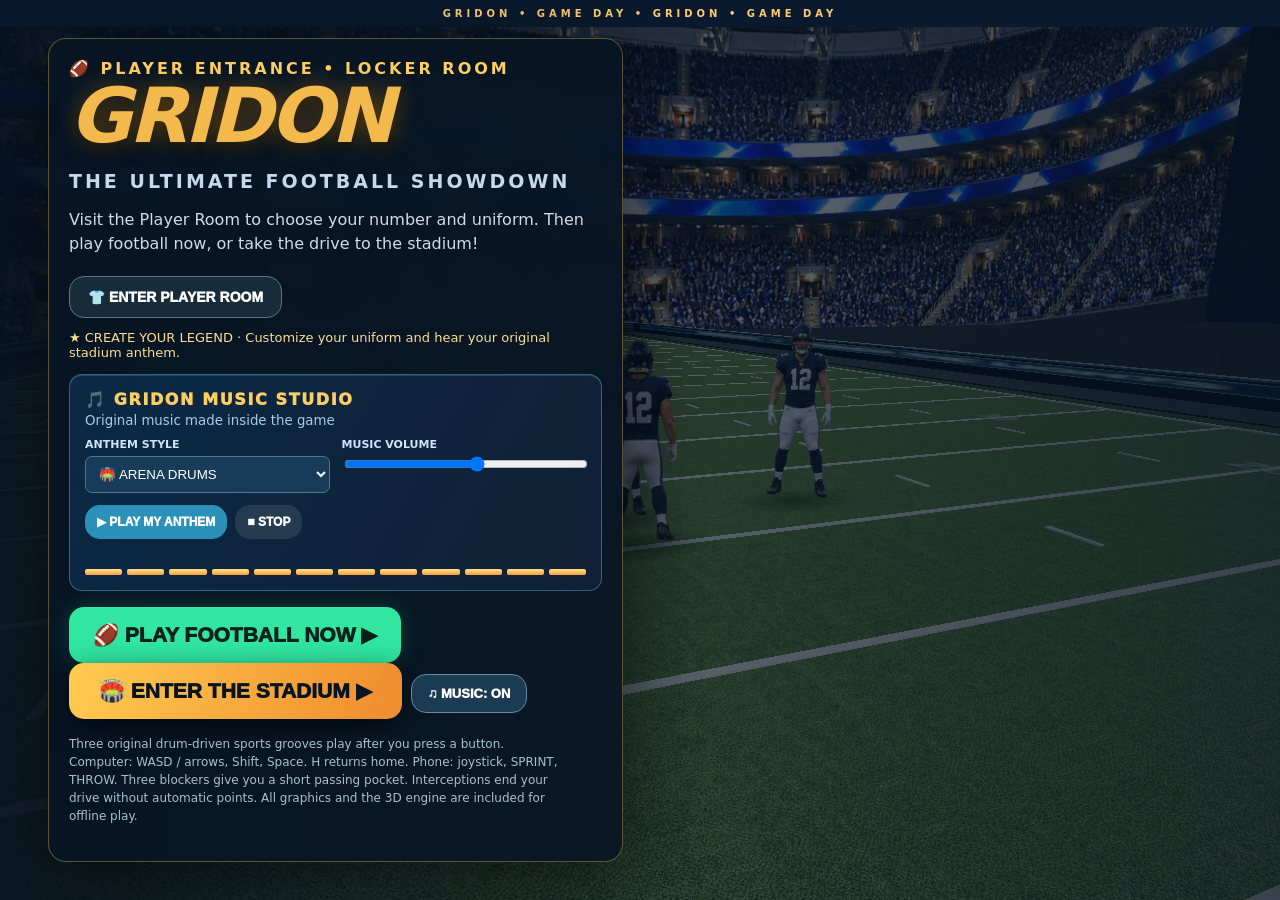
==== index.html @ ee776444 "Add files via upload add GridOn V17" ====
<!doctype html><html lang="en"><head><meta charset="utf-8"><meta name="viewport" content="width=device-width,initial-scale=1,maximum-scale=1,user-scalable=no"><title>GRIDON V17 | Fair Passing & Pocket</title><style>*{box-sizing:border-box}body{margin:0;overflow:hidden;background:#081420;color:white;font-family:system-ui,Arial;touch-action:none}canvas{display:block}#hud{position:fixed;top:0;left:0;right:0;display:flex;justify-content:space-between;gap:8px;padding:10px 15px;background:linear-gradient(#061422ee,#06142255);font-weight:900;z-index:4;pointer-events:none}#hud div{background:#06192dbb;border:1px solid #ffffff35;border-radius:10px;padding:7px 10px}#msg{position:fixed;top:22%;left:50%;transform:translateX(-50%);text-align:center;font-size:clamp(23px,5vw,55px);font-weight:1000;text-shadow:0 3px 14px #000;z-index:3;pointer-events:none}#intro{position:fixed;inset:0;z-index:10;display:flex;align-items:center;justify-content:center;background:linear-gradient(145deg,#06111de8,#0d3053e8);text-align:center;padding:24px}#intro section{max-width:650px}h1{font-size:clamp(38px,8vw,76px);line-height:1;margin:0 0 12px;color:#f4b94d;text-shadow:0 4px 20px #000}button{border:0;border-radius:15px;background:#f4b94d;color:#071422;padding:14px 24px;font-weight:1000;font-size:18px;cursor:pointer}#controls{position:fixed;bottom:20px;left:0;right:0;display:flex;justify-content:space-between;align-items:end;padding:0 22px;z-index:5;pointer-events:none}.pad{width:145px;height:145px;border:2px solid #ffffff65;background:#ffffff20;border-radius:50%;position:relative;pointer-events:auto;touch-action:none}.nub{width:55px;height:55px;border-radius:50%;background:#f4b94ddd;position:absolute;left:43px;top:43px;box-shadow:0 0 20px #0006}.actions{display:flex;gap:12px;align-items:end;pointer-events:auto}.actions button{width:82px;height:82px;border-radius:50%;padding:6px;font-size:13px;box-shadow:0 4px 16px #0009}.actions #sprint{background:#56c2ee}.actions #pass{background:#f4b94d}#pause{position:fixed;right:12px;top:76px;z-index:5;background:#ffffffc9;font-size:14px;padding:8px 12px}#help{position:fixed;left:14px;bottom:7px;font-size:11px;color:#ffffffa8;pointer-events:none}@media(hover:hover) and (pointer:fine){#controls{opacity:.4}.pad{display:none}#help{bottom:12px}}@media(max-width:600px){#hud{font-size:11px;padding:7px 5px}#hud div{padding:5px}#controls{bottom:20px;padding:0 10px}.pad{width:125px;height:125px}.nub{left:34px;top:34px}.actions button{width:68px;height:68px;font-size:11px}#help{display:none}}#intro{background:linear-gradient(90deg,#071321f5,#071321a8 55%,#071321c9);text-align:left;overflow:auto;align-items:center;justify-content:flex-start;padding:clamp(14px,4vw,48px)}#intro section{max-width:920px;width:100%;position:relative}#intro h1{font-size:clamp(38px,6vw,76px);letter-spacing:-3px}#intro h2{letter-spacing:3px;color:#7ed8ff;font-size:clamp(12px,2vw,19px)}#intro p{line-height:1.5;color:#d2dce8}#custom{display:grid;grid-template-columns:1fr 1fr;gap:12px;max-width:530px;margin:20px 0}#custom label{font-size:12px;font-weight:900;letter-spacing:1px;color:#c7d4e6}#custom select,#custom input{display:block;margin-top:5px;width:100%;padding:12px;background:#112943;color:white;border:1px solid #47708c;border-radius:9px;font-size:16px}#custom .wide{grid-column:1/-1}#start{background:linear-gradient(110deg,#ffcc50,#ef8b2e);font-size:21px;padding:16px 30px;box-shadow:0 8px 28px #0009}#musicToggle{background:#1b3b53;color:#fff;border:1px solid #668da4;font-size:13px;padding:11px 16px;margin-left:9px}#intro .eyebrow{color:#ffce61;font-weight:900;letter-spacing:3px}#intro .tip{font-size:12px;max-width:500px;color:#a7c1d0}#intro .preview{font-size:13px;color:#ffdd92}#intro .panel{background:#061626ba;border:1px solid #7293a044;border-radius:18px;padding:20px;max-width:575px;backdrop-filter:blur(8px)}@media(max-width:550px){#intro{align-items:flex-start}#intro .panel{padding:14px}#custom{gap:8px}#intro h1{letter-spacing:-1px}#musicToggle{margin:9px 0 0}} 
.musicStudio{margin:14px 0;padding:15px;border:1px solid #4baed977;border-radius:13px;background:linear-gradient(120deg,#0b2945,#102035);box-shadow:inset 0 1px #ffffff22}.studioTitle{font-weight:1000;letter-spacing:1.6px;color:#ffce63}.studioTitle small{display:block;font-weight:500;letter-spacing:0;color:#a7cde2;margin:4px 0 10px}.studioGrid{display:grid;grid-template-columns:1fr 1fr;gap:12px}.studioGrid label{font-size:11px;color:#cde4fa;font-weight:800}.studioGrid select,.studioGrid input{width:100%;margin-top:5px}.studioGrid select{padding:9px;background:#183b59;color:white;border:1px solid #487996;border-radius:7px}.musicButtons{display:flex;gap:8px;margin-top:12px}.musicButtons button{padding:10px 12px;font-size:12px;background:#2b91bb;color:white}.musicButtons button:last-child{background:#243b50}.eq{display:flex;align-items:end;gap:5px;height:26px;margin-top:10px}.eq i{flex:1;height:22%;background:linear-gradient(#ffe391,#ff9e38);border-radius:2px;animation:equalize .65s ease-in-out infinite alternate;animation-play-state:paused}.eq.playing i{animation-play-state:running}.eq i:nth-child(3n){animation-duration:.37s}.eq i:nth-child(4n){animation-duration:.9s}@keyframes equalize{from{height:12%}to{height:100%}}#intro h1{font-style:italic;text-shadow:0 0 25px #f5a72a66,0 5px 18px #000}#intro .panel{border-color:#ffcf6555;box-shadow:0 15px 70px #0008}#intro:before{content:'GRIDON  •  GAME DAY  •  GRIDON  •  GAME DAY';position:fixed;top:0;left:0;right:0;text-align:center;letter-spacing:4px;font-size:10px;font-weight:900;color:#ffcd6d;background:#091a2e;padding:8px;z-index:0}#intro section{z-index:1}@media(max-width:500px){.studioGrid{grid-template-columns:1fr}.musicStudio{padding:10px}}
</style><style id="gameMusicStyle">#gameMusic{position:fixed;right:12px;top:116px;z-index:8;background:#071c31e8;border:1px solid #6c9cbb88;border-radius:12px;padding:9px;color:white;font:700 12px system-ui,Arial;display:flex;flex-direction:column;gap:7px;min-width:178px;box-shadow:0 4px 15px #0007}#gameMusic .musicRow{display:flex;align-items:center;justify-content:space-between;gap:9px}#gameMusic button{font-size:12px;border-radius:8px;padding:7px 9px;background:#255b78;color:#fff}#gameMusic select{width:100%;font-size:13px;padding:8px 5px;border-radius:7px;background:#163850;color:#fff;border:1px solid #7da2b4}#gameMusic .musicSwitch{background:#137d63}#gameMusic .musicSwitch.off{background:#6a3441}@media(max-width:600px){#gameMusic{right:8px;top:83px;min-width:155px;padding:7px}#pause{top:48px!important}}@media(max-height:480px){#gameMusic{top:43px;right:84px;min-width:140px}#pause{top:43px!important}}</style><style>#roofButton{position:fixed;bottom:12px;left:50%;transform:translateX(-50%);z-index:8;background:#163d58;color:white;border:2px solid #65d7f3;border-radius:12px;padding:11px 14px;font-size:13px;min-width:145px;touch-action:manipulation}#roofButton:disabled{opacity:.55}#roofButton:active{background:#176d8d}@media(max-width:480px){#roofButton{min-width:112px;font-size:11px;padding:10px 6px}}</style><style id="roundStyles">#roundBadge{position:fixed;top:78px;left:12px;z-index:8;color:#fff;background:#0b253bdc;border:1px solid #75d9ff;border-radius:9px;padding:8px 12px;font:800 14px system-ui}#walkScreen{position:fixed;inset:0;z-index:30;background:linear-gradient(140deg,#07121e,#1b3248 60%,#080e16);display:none;align-items:center;justify-content:center;flex-direction:column;color:white;text-align:center;font-family:system-ui}#walkScreen h1{font-size:clamp(27px,6vw,58px);margin:8px}#walkScreen p{max-width:470px;padding:0 18px}#walkScreen button{font-size:18px;background:#e7af3c;color:#121924;border:0;border-radius:14px;padding:16px 25px;font-weight:900}#roundEnd{position:fixed;inset:0;z-index:35;background:#061523ed;display:none;align-items:center;justify-content:center;flex-direction:column;text-align:center;color:white;font-family:system-ui;padding:20px}#roundEnd h1{font-size:clamp(30px,7vw,70px);color:#f5c44c;margin:10px}#roundEnd button{background:#f4c34a;color:#101b2b;border:0;border-radius:12px;padding:16px 26px;font-size:19px;font-weight:900}#roundEnd p{max-width:500px}@media(max-width:600px){#roundBadge{top:50px;font-size:11px;padding:5px 8px}}</style><style>#lookZone{position:fixed;right:0;top:29%;width:48%;height:42%;z-index:4;touch-action:none;display:none}#lookHint{position:fixed;right:14px;bottom:120px;z-index:6;font:700 12px system-ui;color:#fff;background:#102c46a8;border-radius:9px;padding:7px 9px;pointer-events:none;display:none}@media(pointer:coarse){#lookZone,#lookHint{display:block}}#lookZone{pointer-events:none}body.inLocker #lookZone{pointer-events:auto}body.inLocker #lookHint{display:block}</style><style>#driveHUD{position:fixed;left:50%;transform:translateX(-50%);top:19%;z-index:9;background:#091c32e8;border:1px solid #f7c64e;border-radius:14px;padding:12px;text-align:center;display:none;max-width:85vw;font-weight:800}#driveSkip{position:fixed;bottom:180px;right:15px;z-index:9;display:none;background:#f5c44a;font-size:13px;padding:11px}body.inDrive #driveHUD,body.inDrive #driveSkip{display:block}body.inDrive #roofButton,body.inDrive #gameMusic{display:none}body.inDrive #pass{display:none}body.inDrive #sprint{background:#e8ad35}#driveHUD small{display:block;font-size:12px;font-weight:500;margin-top:5px}</style><style>body{background:#06111e}#lookHint{display:none!important}body.inLocker #lookHint{display:block!important}#controls{padding-bottom:env(safe-area-inset-bottom)}#hud{padding-top:max(10px,env(safe-area-inset-top))}#intro .panel{background:#071524e8}#intro h2{color:#c4d9ed}#mobilePlay{box-shadow:0 0 25px #31e6a130}@media(max-width:600px){#gameMusic{min-width:115px;width:125px;font-size:10px}#gameMusic select{padding:5px;font-size:11px}#gameMusic label{display:none}#msg{top:27%;font-size:25px}#intro:before{display:none}}@media(max-height:500px){#intro{padding:12px;align-items:flex-start}#intro .panel{max-width:100%}#custom{margin:8px 0}.musicStudio{display:none}#intro p{margin:8px 0}#intro h1{font-size:34px}#controls{bottom:10px}.pad{width:105px;height:105px}.actions button{width:65px;height:65px}}</style><style>html,body{height:100%;overscroll-behavior:none;-webkit-user-select:none;user-select:none;-webkit-touch-callout:none}button,.pad,#lookZone{touch-action:none;-webkit-tap-highlight-color:transparent}#intro{touch-action:pan-y;overscroll-behavior:contain;height:100dvh}#intro input{user-select:text}#renderNotice{position:fixed;z-index:40;left:50%;top:15%;transform:translateX(-50%);max-width:90vw;background:#071524f2;border:1px solid #f4b94d;border-radius:12px;padding:15px;text-align:center;font-weight:700}#renderNotice[hidden]{display:none}#controls{bottom:max(14px,env(safe-area-inset-bottom))}#msg{pointer-events:none}@media(max-height:500px){#gameMusic{right:118px;top:43px;min-width:140px;width:155px}#pause{right:10px;min-width:90px}#help{display:none}}</style><style>#uniformRoom{position:fixed;inset:0;z-index:25;color:#fff;pointer-events:none;font-family:system-ui,Arial}#uniformRoom[hidden]{display:none}#uniformRoom header{position:absolute;left:0;right:0;top:0;z-index:3;height:80px;padding:18px 28px;display:flex;justify-content:space-between;align-items:center;background:linear-gradient(#000,#0000);pointer-events:auto}.roomBrand{font-style:italic;font-size:23px;font-weight:1000;letter-spacing:-1px}.roomBrand b{font-style:normal;font-size:10px;letter-spacing:2px;margin-left:12px;color:#9299a6}#saveUniform{font-size:12px;letter-spacing:.8px;padding:12px 16px;border-radius:8px;background:#f4b94d;color:#101014}#uniformStage{position:absolute;left:0;top:76px;bottom:118px;right:370px;pointer-events:auto;touch-action:none;cursor:grab}#uniformStage:active{cursor:grabbing}#uniformPreviewInfo{position:absolute;left:0;right:370px;bottom:22px;text-align:center}.roomEyebrow{font-size:9px;font-weight:800;letter-spacing:3px;color:#8d96a4}#uniformPreviewInfo h2{font-size:20px;letter-spacing:1px;margin:6px 0 10px}.roomTurn{display:flex;justify-content:center;align-items:center;gap:17px;font-size:9px;letter-spacing:2px;color:#85909f}.roomTurn button{pointer-events:auto;background:#14161c;border:1px solid #363943;color:#fff;border-radius:50%;width:33px;height:33px;padding:0;font-size:22px}#uniformOptions{position:absolute;right:20px;top:92px;bottom:24px;width:330px;overflow:auto;padding:22px;background:#101116;border:1px solid #292c35;border-radius:14px;pointer-events:auto;touch-action:pan-y;overscroll-behavior:contain}#uniformOptions h2{font-size:24px;margin:0 0 6px;letter-spacing:-.8px}#uniformOptions p{font-size:12px;color:#8d96a4;margin:0 0 22px}#uniformOptions #custom{display:flex;flex-direction:column;gap:18px;margin:0;max-width:none}#uniformOptions #custom label{font-size:10px;letter-spacing:1.5px;font-weight:800;color:#aeb4c0}#uniformOptions select,#uniformOptions input{display:block;width:100%;padding:10px 12px;font-size:15px;margin-top:7px;border:1px solid #363945;border-radius:7px;background:#1a1c23;color:#fff}#uniformOptions input{touch-action:manipulation;user-select:text;font-size:16px}.uniformSwatches{display:flex;flex-wrap:wrap;gap:9px;margin-top:10px}.uniformSwatches button{width:27px;height:27px;padding:0;border-radius:50%;background:var(--swatch);border:2px solid #525561;color:#fff;font-size:12px;outline:2px solid transparent;outline-offset:2px}.uniformSwatches button.selected{outline-color:#f4b94d;border-color:#fff}#openUniformMenu{background:#172b3b;color:#fff;border:1px solid #617588;font-size:14px;padding:12px 18px;margin:4px 0 12px}#openUniformGame{position:fixed;z-index:8;top:122px;left:12px;border:1px solid #63768b;background:#0b253be8;color:white;font-size:11px;border-radius:8px;padding:9px 11px}.inUniformRoom #hud,.inUniformRoom #roundBadge,.inUniformRoom #controls,.inUniformRoom #msg,.inUniformRoom #pause,.inUniformRoom #gameMusic,.inUniformRoom #openUniformGame,.inUniformRoom #help,.inUniformRoom #lookHint,.inUniformRoom #driveHUD,.inUniformRoom #driveSkip,.inUniformRoom #lockerHint,.inUniformRoom #skipLocker,.inUniformRoom #roundEnd{display:none!important}
@media(max-width:650px){#uniformRoom header{height:62px;padding:12px 14px}.roomBrand{font-size:20px}.roomBrand b{font-size:8px;margin-left:7px;letter-spacing:1px}#saveUniform{font-size:10px;padding:10px}#uniformStage{top:58px;left:0;right:0;height:33dvh;bottom:auto}#uniformPreviewInfo{top:calc(58px + 32dvh);left:0;right:0;bottom:auto}#uniformPreviewInfo .roomEyebrow{display:none}#uniformPreviewInfo h2{font-size:15px;margin:0 0 5px}.roomTurn{gap:12px}.roomTurn button{width:25px;height:25px;font-size:18px}#uniformOptions{left:12px;right:12px;top:calc(58px + 33dvh + 61px);bottom:12px;width:auto;padding:16px}#uniformOptions h2{font-size:19px}#uniformOptions p{margin-bottom:16px}#uniformOptions #custom{gap:14px}.uniformSwatches button{width:30px;height:30px}#openUniformGame{top:86px;left:8px;font-size:10px;padding:8px}}
@media(max-height:500px) and (min-width:651px){#uniformRoom header{height:58px;padding:10px 18px}#uniformStage{top:55px;bottom:84px;right:340px}#uniformOptions{top:62px;bottom:12px;width:300px;padding:15px}#uniformPreviewInfo{right:340px;bottom:10px}#uniformPreviewInfo .roomEyebrow{display:none}#uniformPreviewInfo h2{font-size:15px;margin:3px}#uniformOptions p{margin-bottom:12px}#openUniformGame{top:116px}}

body.inUniformRoom{touch-action:pan-y}
</style><style>#homeGame{position:fixed;z-index:8;top:122px;left:147px;padding:9px 11px;border:1px solid #63768b;border-radius:8px;background:#0b253be8;color:#fff;font-size:11px;touch-action:manipulation}
.inUniformRoom #homeGame,.inHome #homeGame,.inHome #hud,.inHome #roundBadge,.inHome #controls,.inHome #pause,.inHome #gameMusic,.inHome #openUniformGame,.inHome #msg,.inHome #help{display:none!important}
@media(max-width:650px){#homeGame{top:86px;left:124px;font-size:10px;padding:8px}}
</style></head><body class="inHome"><div id="driveHUD">🚙 DRIVE TO THE GRIDON STADIUM<small>W / ↑ or joystick UP = gas · A/D or joystick LEFT/RIGHT = steer · S / ↓ = brake</small><div id="driveDistance">DISTANCE: 190 m</div></div><button id="driveSkip" type="button">SKIP DRIVE ▶</button><div id="lookZone" aria-label="Swipe here to look around"></div><div id="lookHint">↔ SWIPE TO TURN</div><div id="hud"><div id="score">HOME 0 · AWAY 0</div><div id="down">1ST & 10</div><div id="yard">BALL ON 20</div><div id="clock">02:00</div></div><div id="msg"></div><div id="roundBadge">ROUND 1 / 5</div><div id="lockerHint" style="display:none;position:fixed;z-index:7;top:74px;left:50%;transform:translateX(-50%);padding:10px 16px;border-radius:12px;background:#061a2be8;border:1px solid #d8b45a;color:white;text-align:center;font:800 13px system-ui;max-width:80vw">DETAILED LOCKER ROOM · Walk toward the glowing EXIT to enter the field!<br><span style="font-weight:400">WASD / arrows to move · Q/E or swipe right side to turn</span></div><button id="skipLocker" type="button" style="display:none;position:fixed;z-index:9;bottom:160px;right:18px;background:#e4af42;color:#091b29;font-size:12px;padding:10px">ENTER FIELD ▶</button><div id="roundEnd"><h1 id="roundTitle">ROUND COMPLETE!</h1><p id="roundSummary"></p><button id="nextRound" type="button">NEXT ROUND ▶</button></div><button id="homeGame" type="button" title="Quit to home (H)">HOME · H</button><button id="pause">PAUSE</button><div id="gameMusic" aria-label="In-game music controls"><div class="musicRow"><span>🎵 MUSIC</span><button type="button" id="gameMusicToggle" class="musicSwitch" aria-pressed="true">ON</button></div><label for="gameAnthem">SONG</label><select id="gameAnthem" aria-label="Choose music"><option value="hype">Arena Drums</option><option value="trap">Halftime Bass</option><option value="retro">Championship Beat</option></select></div><button id="roofButton" type="button" disabled>OPEN ROOF</button><div id="controls"><div class="pad" id="pad"><div class="nub" id="nub"></div></div><div class="actions"><button id="sprint">SPRINT</button><button id="pass">THROW</button></div></div><div id="help">WASD / arrows: move · Q/E: turn in locker room · SHIFT: sprint · SPACE: throw · P: pause · R: restart · H: home / quit</div><div id="renderNotice" hidden role="status"></div><div id="uniformRoom" hidden aria-label="Player room">
 <header><span class="roomBrand">GRIDON <b>PLAYER ROOM</b></span><button id="saveUniform" type="button">SAVE &amp; RETURN ✓</button></header>
 <div id="uniformStage" aria-label="Drag to see four player views"></div>
 <div id="uniformPreviewInfo"><div class="roomEyebrow">BUILD YOUR SUPERSTAR</div><h2 id="roomPlayerLabel">SUPERSTAR · #12</h2><div class="roomTurn"><button id="turnUniformLeft" type="button" aria-label="Turn player left">↶</button><span>DRAG FOR 4 VIEWS</span><button id="turnUniformRight" type="button" aria-label="Turn player right">↷</button></div></div>
 <aside id="uniformOptions"><h2>MAKE IT YOURS.</h2><p>Your colors. Your number. Your player.</p></aside>
</div>
<button id="openUniformGame" type="button">👕 PLAYER ROOM</button>
<div id="intro"><section><div class="panel"><div class="eyebrow">🏈 PLAYER ENTRANCE • LOCKER ROOM</div><h1>GRIDON</h1><h2>THE ULTIMATE FOOTBALL SHOWDOWN</h2><p>Visit the Player Room to choose your number and uniform. Then play football now, or take the drive to the stadium!</p><button id="openUniformMenu" type="button">👕 ENTER PLAYER ROOM</button><div id="custom"><label>JERSEY COLOR<select id="jersey"><option value="royal">Navy Blue</option><option value="red">Crimson Red</option><option value="green">Emerald Green</option><option value="purple">Royal Purple</option><option value="black">Midnight Black</option><option value="orange">Bright Orange</option><option value="white">Ice White</option></select></label><label>HELMET<select id="helmet"><option value="match">Match Jersey</option><option value="white">White</option><option value="black">Black</option><option value="gold">Gold</option><option value="silver">Silver</option><option value="royal">Navy Blue</option><option value="red">Red</option><option value="green">Green</option><option value="purple">Purple</option><option value="orange">Orange</option></select></label><label>JERSEY NUMBER<input id="number" type="number" inputmode="numeric" min="0" max="99" step="1" value="12"></label><label>PANTS<select id="pants"><option value="white">White</option><option value="black">Black</option><option value="gold">Gold</option><option value="match">Team Color</option><option value="royal">Navy Blue</option><option value="red">Red</option><option value="green">Green</option><option value="purple">Purple</option><option value="orange">Orange</option></select></label><label class="wide">YOUR PLAYER NAME<input id="playerName" maxlength="14" value="SUPERSTAR" placeholder="Your player name"></label></div><div class="preview">★ CREATE YOUR LEGEND · Customize your uniform and hear your original stadium anthem.</div><div class="musicStudio"><div class="studioTitle">🎵 GRIDON MUSIC STUDIO <small>Original music made inside the game</small></div><div class="studioGrid"><label>ANTHEM STYLE<select id="anthem"><option value="hype">🏟️ ARENA DRUMS</option><option value="trap">🥁 HALFTIME BASS</option><option value="retro">⚡ CHAMPIONSHIP BEAT</option></select></label><label>MUSIC VOLUME<input id="volume" type="range" min="0" max="100" value="55"></label></div><div class="musicButtons"><button id="previewMusic" type="button">▶ PLAY MY ANTHEM</button><button id="stopMusic" type="button">■ STOP</button></div><div class="eq" id="eq"><i></i><i></i><i></i><i></i><i></i><i></i><i></i><i></i><i></i><i></i><i></i><i></i></div></div><p><button id="mobilePlay" type="button" style="background:#31e6a1;color:#08211d;font-size:21px;min-height:56px">🏈 PLAY FOOTBALL NOW ▶</button> <button id="start">🏟️ ENTER THE STADIUM ▶</button><button id="musicToggle">♫ MUSIC: ON</button></p><p class="tip">Three original drum-driven sports grooves play after you press a button. Computer: WASD / arrows, Shift, Space. H returns home. Phone: joystick, SPRINT, THROW. Three blockers give you a short passing pocket. Interceptions end your drive without automatic points. All graphics and the 3D engine are included for offline play.</p><p id="error" style="color:#ffb3b3"></p></div></section></div><script>
window.addEventListener('error',function(e){var el=document.getElementById('error');if(el)el.textContent='GAME ERROR: '+(e.message||'Unknown error')+' — Please send me this message.'});
window.addEventListener('error',function(e){var el=document.getElementById('error');if(el)el.textContent='GAME ERROR: '+(e.message||'Unknown error')});window.addEventListener('unhandledrejection',function(e){var el=document.getElementById('error');if(el)el.textContent='GAME ERROR: '+String(e.reason||'Loading failed')});
</script><script>/**
 * @license
 * Copyright 2010-2023 Three.js Authors
 * SPDX-License-Identifier: MIT
 */
!function(t,e){"object"==typeof exports&&"undefined"!=typeof module?e(exports):"function"==typeof define&&define.amd?define(["exports"],e):e((t="undefined"!=typeof globalThis?globalThis:t||self).THREE={})}(this,(function(t){"use strict";const e="149",i=100,n=300,r=301,s=302,a=303,o=304,l=306,c=1e3,h=1001,u=1002,d=1003,p=1004,m=1005,f=1006,g=1007,v=1008,x=1009,_=1012,y=1014,M=1015,b=1016,S=1020,w=1023,T=1026,A=1027,E=33776,C=33777,L=33778,R=33779,P=35840,I=35841,D=35842,N=35843,O=37492,z=37496,U=37808,B=37809,F=37810,k=37811,G=37812,V=37813,H=37814,W=37815,j=37816,q=37817,X=37818,Y=37819,Z=37820,J=37821,K=36492,$=36284,Q=36285,tt=36286,et=2300,it=2301,nt=2302,rt=2400,st=2401,at=2402,ot=2500,lt=2501,ct=3e3,ht=3001,ut="srgb",dt="srgb-linear",pt=7680,mt=35044,ft="300 es",gt=1035;class vt{addEventListener(t,e){void 0===this._listeners&&(this._listeners={});const i=this._listeners;void 0===i[t]&&(i[t]=[]),-1===i[t].indexOf(e)&&i[t].push(e)}hasEventListener(t,e){if(void 0===this._listeners)return!1;const i=this._listeners;return void 0!==i[t]&&-1!==i[t].indexOf(e)}removeEventListener(t,e){if(void 0===this._listeners)return;const i=this._listeners[t];if(void 0!==i){const t=i.indexOf(e);-1!==t&&i.splice(t,1)}}dispatchEvent(t){if(void 0===this._listeners)return;const e=this._listeners[t.type];if(void 0!==e){t.target=this;const i=e.slice(0);for(let e=0,n=i.length;e<n;e++)i[e].call(this,t);t.target=null}}}const xt=["00","01","02","03","04","05","06","07","08","09","0a","0b","0c","0d","0e","0f","10","11","12","13","14","15","16","17","18","19","1a","1b","1c","1d","1e","1f","20","21","22","23","24","25","26","27","28","29","2a","2b","2c","2d","2e","2f","30","31","32","33","34","35","36","37","38","39","3a","3b","3c","3d","3e","3f","40","41","42","43","44","45","46","47","48","49","4a","4b","4c","4d","4e","4f","50","51","52","53","54","55","56","57","58","59","5a","5b","5c","5d","5e","5f","60","61","62","63","64","65","66","67","68","69","6a","6b","6c","6d","6e","6f","70","71","72","73","74","75","76","77","78","79","7a","7b","7c","7d","7e","7f","80","81","82","83","84","85","86","87","88","89","8a","8b","8c","8d","8e","8f","90","91","92","93","94","95","96","97","98","99","9a","9b","9c","9d","9e","9f","a0","a1","a2","a3","a4","a5","a6","a7","a8","a9","aa","ab","ac","ad","ae","af","b0","b1","b2","b3","b4","b5","b6","b7","b8","b9","ba","bb","bc","bd","be","bf","c0","c1","c2","c3","c4","c5","c6","c7","c8","c9","ca","cb","cc","cd","ce","cf","d0","d1","d2","d3","d4","d5","d6","d7","d8","d9","da","db","dc","dd","de","df","e0","e1","e2","e3","e4","e5","e6","e7","e8","e9","ea","eb","ec","ed","ee","ef","f0","f1","f2","f3","f4","f5","f6","f7","f8","f9","fa","fb","fc","fd","fe","ff"];let _t=1234567;const yt=Math.PI/180,Mt=180/Math.PI;function bt(){const t=4294967295*Math.random()|0,e=4294967295*Math.random()|0,i=4294967295*Math.random()|0,n=4294967295*Math.random()|0;return(xt[255&t]+xt[t>>8&255]+xt[t>>16&255]+xt[t>>24&255]+"-"+xt[255&e]+xt[e>>8&255]+"-"+xt[e>>16&15|64]+xt[e>>24&255]+"-"+xt[63&i|128]+xt[i>>8&255]+"-"+xt[i>>16&255]+xt[i>>24&255]+xt[255&n]+xt[n>>8&255]+xt[n>>16&255]+xt[n>>24&255]).toLowerCase()}function St(t,e,i){return Math.max(e,Math.min(i,t))}function wt(t,e){return(t%e+e)%e}function Tt(t,e,i){return(1-i)*t+i*e}function At(t){return 0==(t&t-1)&&0!==t}function Et(t){return Math.pow(2,Math.ceil(Math.log(t)/Math.LN2))}function Ct(t){return Math.pow(2,Math.floor(Math.log(t)/Math.LN2))}function Lt(t,e){switch(e.constructor){case Float32Array:return t;case Uint16Array:return t/65535;case Uint8Array:return t/255;case Int16Array:return Math.max(t/32767,-1);case Int8Array:return Math.max(t/127,-1);default:throw new Error("Invalid component type.")}}function Rt(t,e){switch(e.constructor){case Float32Array:return t;case Uint16Array:return Math.round(65535*t);case Uint8Array:return Math.round(255*t);case Int16Array:return Math.round(32767*t);case Int8Array:return Math.round(127*t);default:throw new Error("Invalid component type.")}}var Pt=Object.freeze({__proto__:null,DEG2RAD:yt,RAD2DEG:Mt,ceilPowerOfTwo:Et,clamp:St,damp:function(t,e,i,n){return Tt(t,e,1-Math.exp(-i*n))},degToRad:function(t){return t*yt},denormalize:Lt,euclideanModulo:wt,floorPowerOfTwo:Ct,generateUUID:bt,inverseLerp:function(t,e,i){return t!==e?(i-t)/(e-t):0},isPowerOfTwo:At,lerp:Tt,mapLinear:function(t,e,i,n,r){return n+(t-e)*(r-n)/(i-e)},normalize:Rt,pingpong:function(t,e=1){return e-Math.abs(wt(t,2*e)-e)},radToDeg:function(t){return t*Mt},randFloat:function(t,e){return t+Math.random()*(e-t)},randFloatSpread:function(t){return t*(.5-Math.random())},randInt:function(t,e){return t+Math.floor(Math.random()*(e-t+1))},seededRandom:function(t){void 0!==t&&(_t=t);let e=_t+=1831565813;return e=Math.imul(e^e>>>15,1|e),e^=e+Math.imul(e^e>>>7,61|e),((e^e>>>14)>>>0)/4294967296},setQuaternionFromProperEuler:function(t,e,i,n,r){const s=Math.cos,a=Math.sin,o=s(i/2),l=a(i/2),c=s((e+n)/2),h=a((e+n)/2),u=s((e-n)/2),d=a((e-n)/2),p=s((n-e)/2),m=a((n-e)/2);switch(r){case"XYX":t.set(o*h,l*u,l*d,o*c);break;case"YZY":t.set(l*d,o*h,l*u,o*c);break;case"ZXZ":t.set(l*u,l*d,o*h,o*c);break;case"XZX":t.set(o*h,l*m,l*p,o*c);break;case"YXY":t.set(l*p,o*h,l*m,o*c);break;case"ZYZ":t.set(l*m,l*p,o*h,o*c);break;default:console.warn("THREE.MathUtils: .setQuaternionFromProperEuler() encountered an unknown order: "+r)}},smootherstep:function(t,e,i){return t<=e?0:t>=i?1:(t=(t-e)/(i-e))*t*t*(t*(6*t-15)+10)},smoothstep:function(t,e,i){return t<=e?0:t>=i?1:(t=(t-e)/(i-e))*t*(3-2*t)}});class It{constructor(t=0,e=0){It.prototype.isVector2=!0,this.x=t,this.y=e}get width(){return this.x}set width(t){this.x=t}get height(){return this.y}set height(t){this.y=t}set(t,e){return this.x=t,this.y=e,this}setScalar(t){return this.x=t,this.y=t,this}setX(t){return this.x=t,this}setY(t){return this.y=t,this}setComponent(t,e){switch(t){case 0:this.x=e;break;case 1:this.y=e;break;default:throw new Error("index is out of range: "+t)}return this}getComponent(t){switch(t){case 0:return this.x;case 1:return this.y;default:throw new Error("index is out of range: "+t)}}clone(){return new this.constructor(this.x,this.y)}copy(t){return this.x=t.x,this.y=t.y,this}add(t){return this.x+=t.x,this.y+=t.y,this}addScalar(t){return this.x+=t,this.y+=t,this}addVectors(t,e){return this.x=t.x+e.x,this.y=t.y+e.y,this}addScaledVector(t,e){return this.x+=t.x*e,this.y+=t.y*e,this}sub(t){return this.x-=t.x,this.y-=t.y,this}subScalar(t){return this.x-=t,this.y-=t,this}subVectors(t,e){return this.x=t.x-e.x,this.y=t.y-e.y,this}multiply(t){return this.x*=t.x,this.y*=t.y,this}multiplyScalar(t){return this.x*=t,this.y*=t,this}divide(t){return this.x/=t.x,this.y/=t.y,this}divideScalar(t){return this.multiplyScalar(1/t)}applyMatrix3(t){const e=this.x,i=this.y,n=t.elements;return this.x=n[0]*e+n[3]*i+n[6],this.y=n[1]*e+n[4]*i+n[7],this}min(t){return this.x=Math.min(this.x,t.x),this.y=Math.min(this.y,t.y),this}max(t){return this.x=Math.max(this.x,t.x),this.y=Math.max(this.y,t.y),this}clamp(t,e){return this.x=Math.max(t.x,Math.min(e.x,this.x)),this.y=Math.max(t.y,Math.min(e.y,this.y)),this}clampScalar(t,e){return this.x=Math.max(t,Math.min(e,this.x)),this.y=Math.max(t,Math.min(e,this.y)),this}clampLength(t,e){const i=this.length();return this.divideScalar(i||1).multiplyScalar(Math.max(t,Math.min(e,i)))}floor(){return this.x=Math.floor(this.x),this.y=Math.floor(this.y),this}ceil(){return this.x=Math.ceil(this.x),this.y=Math.ceil(this.y),this}round(){return this.x=Math.round(this.x),this.y=Math.round(this.y),this}roundToZero(){return this.x=this.x<0?Math.ceil(this.x):Math.floor(this.x),this.y=this.y<0?Math.ceil(this.y):Math.floor(this.y),this}negate(){return this.x=-this.x,this.y=-this.y,this}dot(t){return this.x*t.x+this.y*t.y}cross(t){return this.x*t.y-this.y*t.x}lengthSq(){return this.x*this.x+this.y*this.y}length(){return Math.sqrt(this.x*this.x+this.y*this.y)}manhattanLength(){return Math.abs(this.x)+Math.abs(this.y)}normalize(){return this.divideScalar(this.length()||1)}angle(){return Math.atan2(-this.y,-this.x)+Math.PI}distanceTo(t){return Math.sqrt(this.distanceToSquared(t))}distanceToSquared(t){const e=this.x-t.x,i=this.y-t.y;return e*e+i*i}manhattanDistanceTo(t){return Math.abs(this.x-t.x)+Math.abs(this.y-t.y)}setLength(t){return this.normalize().multiplyScalar(t)}lerp(t,e){return this.x+=(t.x-this.x)*e,this.y+=(t.y-this.y)*e,this}lerpVectors(t,e,i){return this.x=t.x+(e.x-t.x)*i,this.y=t.y+(e.y-t.y)*i,this}equals(t){return t.x===this.x&&t.y===this.y}fromArray(t,e=0){return this.x=t[e],this.y=t[e+1],this}toArray(t=[],e=0){return t[e]=this.x,t[e+1]=this.y,t}fromBufferAttribute(t,e){return this.x=t.getX(e),this.y=t.getY(e),this}rotateAround(t,e){const i=Math.cos(e),n=Math.sin(e),r=this.x-t.x,s=this.y-t.y;return this.x=r*i-s*n+t.x,this.y=r*n+s*i+t.y,this}random(){return this.x=Math.random(),this.y=Math.random(),this}*[Symbol.iterator](){yield this.x,yield this.y}}class Dt{constructor(){Dt.prototype.isMatrix3=!0,this.elements=[1,0,0,0,1,0,0,0,1]}set(t,e,i,n,r,s,a,o,l){const c=this.elements;return c[0]=t,c[1]=n,c[2]=a,c[3]=e,c[4]=r,c[5]=o,c[6]=i,c[7]=s,c[8]=l,this}identity(){return this.set(1,0,0,0,1,0,0,0,1),this}copy(t){const e=this.elements,i=t.elements;return e[0]=i[0],e[1]=i[1],e[2]=i[2],e[3]=i[3],e[4]=i[4],e[5]=i[5],e[6]=i[6],e[7]=i[7],e[8]=i[8],this}extractBasis(t,e,i){return t.setFromMatrix3Column(this,0),e.setFromMatrix3Column(this,1),i.setFromMatrix3Column(this,2),this}setFromMatrix4(t){const e=t.elements;return this.set(e[0],e[4],e[8],e[1],e[5],e[9],e[2],e[6],e[10]),this}multiply(t){return this.multiplyMatrices(this,t)}premultiply(t){return this.multiplyMatrices(t,this)}multiplyMatrices(t,e){const i=t.elements,n=e.elements,r=this.elements,s=i[0],a=i[3],o=i[6],l=i[1],c=i[4],h=i[7],u=i[2],d=i[5],p=i[8],m=n[0],f=n[3],g=n[6],v=n[1],x=n[4],_=n[7],y=n[2],M=n[5],b=n[8];return r[0]=s*m+a*v+o*y,r[3]=s*f+a*x+o*M,r[6]=s*g+a*_+o*b,r[1]=l*m+c*v+h*y,r[4]=l*f+c*x+h*M,r[7]=l*g+c*_+h*b,r[2]=u*m+d*v+p*y,r[5]=u*f+d*x+p*M,r[8]=u*g+d*_+p*b,this}multiplyScalar(t){const e=this.elements;return e[0]*=t,e[3]*=t,e[6]*=t,e[1]*=t,e[4]*=t,e[7]*=t,e[2]*=t,e[5]*=t,e[8]*=t,this}determinant(){const t=this.elements,e=t[0],i=t[1],n=t[2],r=t[3],s=t[4],a=t[5],o=t[6],l=t[7],c=t[8];return e*s*c-e*a*l-i*r*c+i*a*o+n*r*l-n*s*o}invert(){const t=this.elements,e=t[0],i=t[1],n=t[2],r=t[3],s=t[4],a=t[5],o=t[6],l=t[7],c=t[8],h=c*s-a*l,u=a*o-c*r,d=l*r-s*o,p=e*h+i*u+n*d;if(0===p)return this.set(0,0,0,0,0,0,0,0,0);const m=1/p;return t[0]=h*m,t[1]=(n*l-c*i)*m,t[2]=(a*i-n*s)*m,t[3]=u*m,t[4]=(c*e-n*o)*m,t[5]=(n*r-a*e)*m,t[6]=d*m,t[7]=(i*o-l*e)*m,t[8]=(s*e-i*r)*m,this}transpose(){let t;const e=this.elements;return t=e[1],e[1]=e[3],e[3]=t,t=e[2],e[2]=e[6],e[6]=t,t=e[5],e[5]=e[7],e[7]=t,this}getNormalMatrix(t){return this.setFromMatrix4(t).invert().transpose()}transposeIntoArray(t){const e=this.elements;return t[0]=e[0],t[1]=e[3],t[2]=e[6],t[3]=e[1],t[4]=e[4],t[5]=e[7],t[6]=e[2],t[7]=e[5],t[8]=e[8],this}setUvTransform(t,e,i,n,r,s,a){const o=Math.cos(r),l=Math.sin(r);return this.set(i*o,i*l,-i*(o*s+l*a)+s+t,-n*l,n*o,-n*(-l*s+o*a)+a+e,0,0,1),this}scale(t,e){return this.premultiply(Nt.makeScale(t,e)),this}rotate(t){return this.premultiply(Nt.makeRotation(-t)),this}translate(t,e){return this.premultiply(Nt.makeTranslation(t,e)),this}makeTranslation(t,e){return this.set(1,0,t,0,1,e,0,0,1),this}makeRotation(t){const e=Math.cos(t),i=Math.sin(t);return this.set(e,-i,0,i,e,0,0,0,1),this}makeScale(t,e){return this.set(t,0,0,0,e,0,0,0,1),this}equals(t){const e=this.elements,i=t.elements;for(let t=0;t<9;t++)if(e[t]!==i[t])return!1;return!0}fromArray(t,e=0){for(let i=0;i<9;i++)this.elements[i]=t[i+e];return this}toArray(t=[],e=0){const i=this.elements;return t[e]=i[0],t[e+1]=i[1],t[e+2]=i[2],t[e+3]=i[3],t[e+4]=i[4],t[e+5]=i[5],t[e+6]=i[6],t[e+7]=i[7],t[e+8]=i[8],t}clone(){return(new this.constructor).fromArray(this.elements)}}const Nt=new Dt;function Ot(t){for(let e=t.length-1;e>=0;--e)if(t[e]>=65535)return!0;return!1}const zt={Int8Array:Int8Array,Uint8Array:Uint8Array,Uint8ClampedArray:Uint8ClampedArray,Int16Array:Int16Array,Uint16Array:Uint16Array,Int32Array:Int32Array,Uint32Array:Uint32Array,Float32Array:Float32Array,Float64Array:Float64Array};function Ut(t,e){return new zt[t](e)}function Bt(t){return document.createElementNS("http://www.w3.org/1999/xhtml",t)}function Ft(t){return t<.04045?.0773993808*t:Math.pow(.9478672986*t+.0521327014,2.4)}function kt(t){return t<.0031308?12.92*t:1.055*Math.pow(t,.41666)-.055}const Gt={[ut]:{[dt]:Ft},[dt]:{[ut]:kt}},Vt={legacyMode:!0,get workingColorSpace(){return dt},set workingColorSpace(t){console.warn("THREE.ColorManagement: .workingColorSpace is readonly.")},convert:function(t,e,i){if(this.legacyMode||e===i||!e||!i)return t;if(Gt[e]&&void 0!==Gt[e][i]){const n=Gt[e][i];return t.r=n(t.r),t.g=n(t.g),t.b=n(t.b),t}throw new Error("Unsupported color space conversion.")},fromWorkingColorSpace:function(t,e){return this.convert(t,this.workingColorSpace,e)},toWorkingColorSpace:function(t,e){return this.convert(t,e,this.workingColorSpace)}},Ht={aliceblue:15792383,antiquewhite:16444375,aqua:65535,aquamarine:8388564,azure:15794175,beige:16119260,bisque:16770244,black:0,blanchedalmond:16772045,blue:255,blueviolet:9055202,brown:10824234,burlywood:14596231,cadetblue:6266528,chartreuse:8388352,chocolate:13789470,coral:16744272,cornflowerblue:6591981,cornsilk:16775388,crimson:14423100,cyan:65535,darkblue:139,darkcyan:35723,darkgoldenrod:12092939,darkgray:11119017,darkgreen:25600,darkgrey:11119017,darkkhaki:12433259,darkmagenta:9109643,darkolivegreen:5597999,darkorange:16747520,darkorchid:10040012,darkred:9109504,darksalmon:15308410,darkseagreen:9419919,darkslateblue:4734347,darkslategray:3100495,darkslategrey:3100495,darkturquoise:52945,darkviolet:9699539,deeppink:16716947,deepskyblue:49151,dimgray:6908265,dimgrey:6908265,dodgerblue:2003199,firebrick:11674146,floralwhite:16775920,forestgreen:2263842,fuchsia:16711935,gainsboro:14474460,ghostwhite:16316671,gold:16766720,goldenrod:14329120,gray:8421504,green:32768,greenyellow:11403055,grey:8421504,honeydew:15794160,hotpink:16738740,indianred:13458524,indigo:4915330,ivory:16777200,khaki:15787660,lavender:15132410,lavenderblush:16773365,lawngreen:8190976,lemonchiffon:16775885,lightblue:11393254,lightcoral:15761536,lightcyan:14745599,lightgoldenrodyellow:16448210,lightgray:13882323,lightgreen:9498256,lightgrey:13882323,lightpink:16758465,lightsalmon:16752762,lightseagreen:2142890,lightskyblue:8900346,lightslategray:7833753,lightslategrey:7833753,lightsteelblue:11584734,lightyellow:16777184,lime:65280,limegreen:3329330,linen:16445670,magenta:16711935,maroon:8388608,mediumaquamarine:6737322,mediumblue:205,mediumorchid:12211667,mediumpurple:9662683,mediumseagreen:3978097,mediumslateblue:8087790,mediumspringgreen:64154,mediumturquoise:4772300,mediumvioletred:13047173,midnightblue:1644912,mintcream:16121850,mistyrose:16770273,moccasin:16770229,navajowhite:16768685,navy:128,oldlace:16643558,olive:8421376,olivedrab:7048739,orange:16753920,orangered:16729344,orchid:14315734,palegoldenrod:15657130,palegreen:10025880,paleturquoise:11529966,palevioletred:14381203,papayawhip:16773077,peachpuff:16767673,peru:13468991,pink:16761035,plum:14524637,powderblue:11591910,purple:8388736,rebeccapurple:6697881,red:16711680,rosybrown:12357519,royalblue:4286945,saddlebrown:9127187,salmon:16416882,sandybrown:16032864,seagreen:3050327,seashell:16774638,sienna:10506797,silver:12632256,skyblue:8900331,slateblue:6970061,slategray:7372944,slategrey:7372944,snow:16775930,springgreen:65407,steelblue:4620980,tan:13808780,teal:32896,thistle:14204888,tomato:16737095,turquoise:4251856,violet:15631086,wheat:16113331,white:16777215,whitesmoke:16119285,yellow:16776960,yellowgreen:10145074},Wt={r:0,g:0,b:0},jt={h:0,s:0,l:0},qt={h:0,s:0,l:0};function Xt(t,e,i){return i<0&&(i+=1),i>1&&(i-=1),i<1/6?t+6*(e-t)*i:i<.5?e:i<2/3?t+6*(e-t)*(2/3-i):t}function Yt(t,e){return e.r=t.r,e.g=t.g,e.b=t.b,e}class Zt{constructor(t,e,i){return this.isColor=!0,this.r=1,this.g=1,this.b=1,void 0===e&&void 0===i?this.set(t):this.setRGB(t,e,i)}set(t){return t&&t.isColor?this.copy(t):"number"==typeof t?this.setHex(t):"string"==typeof t&&this.setStyle(t),this}setScalar(t){return this.r=t,this.g=t,this.b=t,this}setHex(t,e=ut){return t=Math.floor(t),this.r=(t>>16&255)/255,this.g=(t>>8&255)/255,this.b=(255&t)/255,Vt.toWorkingColorSpace(this,e),this}setRGB(t,e,i,n=Vt.workingColorSpace){return this.r=t,this.g=e,this.b=i,Vt.toWorkingColorSpace(this,n),this}setHSL(t,e,i,n=Vt.workingColorSpace){if(t=wt(t,1),e=St(e,0,1),i=St(i,0,1),0===e)this.r=this.g=this.b=i;else{const n=i<=.5?i*(1+e):i+e-i*e,r=2*i-n;this.r=Xt(r,n,t+1/3),this.g=Xt(r,n,t),this.b=Xt(r,n,t-1/3)}return Vt.toWorkingColorSpace(this,n),this}setStyle(t,e=ut){function i(e){void 0!==e&&parseFloat(e)<1&&console.warn("THREE.Color: Alpha component of "+t+" will be ignored.")}let n;if(n=/^((?:rgb|hsl)a?)\(([^\)]*)\)/.exec(t)){let t;const r=n[1],s=n[2];switch(r){case"rgb":case"rgba":if(t=/^\s*(\d+)\s*,\s*(\d+)\s*,\s*(\d+)\s*(?:,\s*(\d*\.?\d+)\s*)?$/.exec(s))return this.r=Math.min(255,parseInt(t[1],10))/255,this.g=Math.min(255,parseInt(t[2],10))/255,this.b=Math.min(255,parseInt(t[3],10))/255,Vt.toWorkingColorSpace(this,e),i(t[4]),this;if(t=/^\s*(\d+)\%\s*,\s*(\d+)\%\s*,\s*(\d+)\%\s*(?:,\s*(\d*\.?\d+)\s*)?$/.exec(s))return this.r=Math.min(100,parseInt(t[1],10))/100,this.g=Math.min(100,parseInt(t[2],10))/100,this.b=Math.min(100,parseInt(t[3],10))/100,Vt.toWorkingColorSpace(this,e),i(t[4]),this;break;case"hsl":case"hsla":if(t=/^\s*(\d*\.?\d+)\s*,\s*(\d*\.?\d+)\%\s*,\s*(\d*\.?\d+)\%\s*(?:,\s*(\d*\.?\d+)\s*)?$/.exec(s)){const n=parseFloat(t[1])/360,r=parseFloat(t[2])/100,s=parseFloat(t[3])/100;return i(t[4]),this.setHSL(n,r,s,e)}}}else if(n=/^\#([A-Fa-f\d]+)$/.exec(t)){const t=n[1],i=t.length;if(3===i)return this.r=parseInt(t.charAt(0)+t.charAt(0),16)/255,this.g=parseInt(t.charAt(1)+t.charAt(1),16)/255,this.b=parseInt(t.charAt(2)+t.charAt(2),16)/255,Vt.toWorkingColorSpace(this,e),this;if(6===i)return this.r=parseInt(t.charAt(0)+t.charAt(1),16)/255,this.g=parseInt(t.charAt(2)+t.charAt(3),16)/255,this.b=parseInt(t.charAt(4)+t.charAt(5),16)/255,Vt.toWorkingColorSpace(this,e),this}return t&&t.length>0?this.setColorName(t,e):this}setColorName(t,e=ut){const i=Ht[t.toLowerCase()];return void 0!==i?this.setHex(i,e):console.warn("THREE.Color: Unknown color "+t),this}clone(){return new this.constructor(this.r,this.g,this.b)}copy(t){return this.r=t.r,this.g=t.g,this.b=t.b,this}copySRGBToLinear(t){return this.r=Ft(t.r),this.g=Ft(t.g),this.b=Ft(t.b),this}copyLinearToSRGB(t){return this.r=kt(t.r),this.g=kt(t.g),this.b=kt(t.b),this}convertSRGBToLinear(){return this.copySRGBToLinear(this),this}convertLinearToSRGB(){return this.copyLinearToSRGB(this),this}getHex(t=ut){return Vt.fromWorkingColorSpace(Yt(this,Wt),t),St(255*Wt.r,0,255)<<16^St(255*Wt.g,0,255)<<8^St(255*Wt.b,0,255)<<0}getHexString(t=ut){return("000000"+this.getHex(t).toString(16)).slice(-6)}getHSL(t,e=Vt.workingColorSpace){Vt.fromWorkingColorSpace(Yt(this,Wt),e);const i=Wt.r,n=Wt.g,r=Wt.b,s=Math.max(i,n,r),a=Math.min(i,n,r);let o,l;const c=(a+s)/2;if(a===s)o=0,l=0;else{const t=s-a;switch(l=c<=.5?t/(s+a):t/(2-s-a),s){case i:o=(n-r)/t+(n<r?6:0);break;case n:o=(r-i)/t+2;break;case r:o=(i-n)/t+4}o/=6}return t.h=o,t.s=l,t.l=c,t}getRGB(t,e=Vt.workingColorSpace){return Vt.fromWorkingColorSpace(Yt(this,Wt),e),t.r=Wt.r,t.g=Wt.g,t.b=Wt.b,t}getStyle(t=ut){return Vt.fromWorkingColorSpace(Yt(this,Wt),t),t!==ut?`color(${t} ${Wt.r} ${Wt.g} ${Wt.b})`:`rgb(${255*Wt.r|0},${255*Wt.g|0},${255*Wt.b|0})`}offsetHSL(t,e,i){return this.getHSL(jt),jt.h+=t,jt.s+=e,jt.l+=i,this.setHSL(jt.h,jt.s,jt.l),this}add(t){return this.r+=t.r,this.g+=t.g,this.b+=t.b,this}addColors(t,e){return this.r=t.r+e.r,this.g=t.g+e.g,this.b=t.b+e.b,this}addScalar(t){return this.r+=t,this.g+=t,this.b+=t,this}sub(t){return this.r=Math.max(0,this.r-t.r),this.g=Math.max(0,this.g-t.g),this.b=Math.max(0,this.b-t.b),this}multiply(t){return this.r*=t.r,this.g*=t.g,this.b*=t.b,this}multiplyScalar(t){return this.r*=t,this.g*=t,this.b*=t,this}lerp(t,e){return this.r+=(t.r-this.r)*e,this.g+=(t.g-this.g)*e,this.b+=(t.b-this.b)*e,this}lerpColors(t,e,i){return this.r=t.r+(e.r-t.r)*i,this.g=t.g+(e.g-t.g)*i,this.b=t.b+(e.b-t.b)*i,this}lerpHSL(t,e){this.getHSL(jt),t.getHSL(qt);const i=Tt(jt.h,qt.h,e),n=Tt(jt.s,qt.s,e),r=Tt(jt.l,qt.l,e);return this.setHSL(i,n,r),this}equals(t){return t.r===this.r&&t.g===this.g&&t.b===this.b}fromArray(t,e=0){return this.r=t[e],this.g=t[e+1],this.b=t[e+2],this}toArray(t=[],e=0){return t[e]=this.r,t[e+1]=this.g,t[e+2]=this.b,t}fromBufferAttribute(t,e){return this.r=t.getX(e),this.g=t.getY(e),this.b=t.getZ(e),this}toJSON(){return this.getHex()}*[Symbol.iterator](){yield this.r,yield this.g,yield this.b}}let Jt;Zt.NAMES=Ht;class Kt{static getDataURL(t){if(/^data:/i.test(t.src))return t.src;if("undefined"==typeof HTMLCanvasElement)return t.src;let e;if(t instanceof HTMLCanvasElement)e=t;else{void 0===Jt&&(Jt=Bt("canvas")),Jt.width=t.width,Jt.height=t.height;const i=Jt.getContext("2d");t instanceof ImageData?i.putImageData(t,0,0):i.drawImage(t,0,0,t.width,t.height),e=Jt}return e.width>2048||e.height>2048?(console.warn("THREE.ImageUtils.getDataURL: Image converted to jpg for performance reasons",t),e.toDataURL("image/jpeg",.6)):e.toDataURL("image/png")}static sRGBToLinear(t){if("undefined"!=typeof HTMLImageElement&&t instanceof HTMLImageElement||"undefined"!=typeof HTMLCanvasElement&&t instanceof HTMLCanvasElement||"undefined"!=typeof ImageBitmap&&t instanceof ImageBitmap){const e=Bt("canvas");e.width=t.width,e.height=t.height;const i=e.getContext("2d");i.drawImage(t,0,0,t.width,t.height);const n=i.getImageData(0,0,t.width,t.height),r=n.data;for(let t=0;t<r.length;t++)r[t]=255*Ft(r[t]/255);return i.putImageData(n,0,0),e}if(t.data){const e=t.data.slice(0);for(let t=0;t<e.length;t++)e instanceof Uint8Array||e instanceof Uint8ClampedArray?e[t]=Math.floor(255*Ft(e[t]/255)):e[t]=Ft(e[t]);return{data:e,width:t.width,height:t.height}}return console.warn("THREE.ImageUtils.sRGBToLinear(): Unsupported image type. No color space conversion applied."),t}}class $t{constructor(t=null){this.isSource=!0,this.uuid=bt(),this.data=t,this.version=0}set needsUpdate(t){!0===t&&this.version++}toJSON(t){const e=void 0===t||"string"==typeof t;if(!e&&void 0!==t.images[this.uuid])return t.images[this.uuid];const i={uuid:this.uuid,url:""},n=this.data;if(null!==n){let t;if(Array.isArray(n)){t=[];for(let e=0,i=n.length;e<i;e++)n[e].isDataTexture?t.push(Qt(n[e].image)):t.push(Qt(n[e]))}else t=Qt(n);i.url=t}return e||(t.images[this.uuid]=i),i}}function Qt(t){return"undefined"!=typeof HTMLImageElement&&t instanceof HTMLImageElement||"undefined"!=typeof HTMLCanvasElement&&t instanceof HTMLCanvasElement||"undefined"!=typeof ImageBitmap&&t instanceof ImageBitmap?Kt.getDataURL(t):t.data?{data:Array.from(t.data),width:t.width,height:t.height,type:t.data.constructor.name}:(console.warn("THREE.Texture: Unable to serialize Texture."),{})}let te=0;class ee extends vt{constructor(t=ee.DEFAULT_IMAGE,e=ee.DEFAULT_MAPPING,i=1001,n=1001,r=1006,s=1008,a=1023,o=1009,l=ee.DEFAULT_ANISOTROPY,c=3e3){super(),this.isTexture=!0,Object.defineProperty(this,"id",{value:te++}),this.uuid=bt(),this.name="",this.source=new $t(t),this.mipmaps=[],this.mapping=e,this.wrapS=i,this.wrapT=n,this.magFilter=r,this.minFilter=s,this.anisotropy=l,this.format=a,this.internalFormat=null,this.type=o,this.offset=new It(0,0),this.repeat=new It(1,1),this.center=new It(0,0),this.rotation=0,this.matrixAutoUpdate=!0,this.matrix=new Dt,this.generateMipmaps=!0,this.premultiplyAlpha=!1,this.flipY=!0,this.unpackAlignment=4,this.encoding=c,this.userData={},this.version=0,this.onUpdate=null,this.isRenderTargetTexture=!1,this.needsPMREMUpdate=!1}get image(){return this.source.data}set image(t){this.source.data=t}updateMatrix(){this.matrix.setUvTransform(this.offset.x,this.offset.y,this.repeat.x,this.repeat.y,this.rotation,this.center.x,this.center.y)}clone(){return(new this.constructor).copy(this)}copy(t){return this.name=t.name,this.source=t.source,this.mipmaps=t.mipmaps.slice(0),this.mapping=t.mapping,this.wrapS=t.wrapS,this.wrapT=t.wrapT,this.magFilter=t.magFilter,this.minFilter=t.minFilter,this.anisotropy=t.anisotropy,this.format=t.format,this.internalFormat=t.internalFormat,this.type=t.type,this.offset.copy(t.offset),this.repeat.copy(t.repeat),this.center.copy(t.center),this.rotation=t.rotation,this.matrixAutoUpdate=t.matrixAutoUpdate,this.matrix.copy(t.matrix),this.generateMipmaps=t.generateMipmaps,this.premultiplyAlpha=t.premultiplyAlpha,this.flipY=t.flipY,this.unpackAlignment=t.unpackAlignment,this.encoding=t.encoding,this.userData=JSON.parse(JSON.stringify(t.userData)),this.needsUpdate=!0,this}toJSON(t){const e=void 0===t||"string"==typeof t;if(!e&&void 0!==t.textures[this.uuid])return t.textures[this.uuid];const i={metadata:{version:4.5,type:"Texture",generator:"Texture.toJSON"},uuid:this.uuid,name:this.name,image:this.source.toJSON(t).uuid,mapping:this.mapping,repeat:[this.repeat.x,this.repeat.y],offset:[this.offset.x,this.offset.y],center:[this.center.x,this.center.y],rotation:this.rotation,wrap:[this.wrapS,this.wrapT],format:this.format,type:this.type,encoding:this.encoding,minFilter:this.minFilter,magFilter:this.magFilter,anisotropy:this.anisotropy,flipY:this.flipY,generateMipmaps:this.generateMipmaps,premultiplyAlpha:this.premultiplyAlpha,unpackAlignment:this.unpackAlignment};return Object.keys(this.userData).length>0&&(i.userData=this.userData),e||(t.textures[this.uuid]=i),i}dispose(){this.dispatchEvent({type:"dispose"})}transformUv(t){if(this.mapping!==n)return t;if(t.applyMatrix3(this.matrix),t.x<0||t.x>1)switch(this.wrapS){case c:t.x=t.x-Math.floor(t.x);break;case h:t.x=t.x<0?0:1;break;case u:1===Math.abs(Math.floor(t.x)%2)?t.x=Math.ceil(t.x)-t.x:t.x=t.x-Math.floor(t.x)}if(t.y<0||t.y>1)switch(this.wrapT){case c:t.y=t.y-Math.floor(t.y);break;case h:t.y=t.y<0?0:1;break;case u:1===Math.abs(Math.floor(t.y)%2)?t.y=Math.ceil(t.y)-t.y:t.y=t.y-Math.floor(t.y)}return this.flipY&&(t.y=1-t.y),t}set needsUpdate(t){!0===t&&(this.version++,this.source.needsUpdate=!0)}}ee.DEFAULT_IMAGE=null,ee.DEFAULT_MAPPING=n,ee.DEFAULT_ANISOTROPY=1;class ie{constructor(t=0,e=0,i=0,n=1){ie.prototype.isVector4=!0,this.x=t,this.y=e,this.z=i,this.w=n}get width(){return this.z}set width(t){this.z=t}get height(){return this.w}set height(t){this.w=t}set(t,e,i,n){return this.x=t,this.y=e,this.z=i,this.w=n,this}setScalar(t){return this.x=t,this.y=t,this.z=t,this.w=t,this}setX(t){return this.x=t,this}setY(t){return this.y=t,this}setZ(t){return this.z=t,this}setW(t){return this.w=t,this}setComponent(t,e){switch(t){case 0:this.x=e;break;case 1:this.y=e;break;case 2:this.z=e;break;case 3:this.w=e;break;default:throw new Error("index is out of range: "+t)}return this}getComponent(t){switch(t){case 0:return this.x;case 1:return this.y;case 2:return this.z;case 3:return this.w;default:throw new Error("index is out of range: "+t)}}clone(){return new this.constructor(this.x,this.y,this.z,this.w)}copy(t){return this.x=t.x,this.y=t.y,this.z=t.z,this.w=void 0!==t.w?t.w:1,this}add(t){return this.x+=t.x,this.y+=t.y,this.z+=t.z,this.w+=t.w,this}addScalar(t){return this.x+=t,this.y+=t,this.z+=t,this.w+=t,this}addVectors(t,e){return this.x=t.x+e.x,this.y=t.y+e.y,this.z=t.z+e.z,this.w=t.w+e.w,this}addScaledVector(t,e){return this.x+=t.x*e,this.y+=t.y*e,this.z+=t.z*e,this.w+=t.w*e,this}sub(t){return this.x-=t.x,this.y-=t.y,this.z-=t.z,this.w-=t.w,this}subScalar(t){return this.x-=t,this.y-=t,this.z-=t,this.w-=t,this}subVectors(t,e){return this.x=t.x-e.x,this.y=t.y-e.y,this.z=t.z-e.z,this.w=t.w-e.w,this}multiply(t){return this.x*=t.x,this.y*=t.y,this.z*=t.z,this.w*=t.w,this}multiplyScalar(t){return this.x*=t,this.y*=t,this.z*=t,this.w*=t,this}applyMatrix4(t){const e=this.x,i=this.y,n=this.z,r=this.w,s=t.elements;return this.x=s[0]*e+s[4]*i+s[8]*n+s[12]*r,this.y=s[1]*e+s[5]*i+s[9]*n+s[13]*r,this.z=s[2]*e+s[6]*i+s[10]*n+s[14]*r,this.w=s[3]*e+s[7]*i+s[11]*n+s[15]*r,this}divideScalar(t){return this.multiplyScalar(1/t)}setAxisAngleFromQuaternion(t){this.w=2*Math.acos(t.w);const e=Math.sqrt(1-t.w*t.w);return e<1e-4?(this.x=1,this.y=0,this.z=0):(this.x=t.x/e,this.y=t.y/e,this.z=t.z/e),this}setAxisAngleFromRotationMatrix(t){let e,i,n,r;const s=.01,a=.1,o=t.elements,l=o[0],c=o[4],h=o[8],u=o[1],d=o[5],p=o[9],m=o[2],f=o[6],g=o[10];if(Math.abs(c-u)<s&&Math.abs(h-m)<s&&Math.abs(p-f)<s){if(Math.abs(c+u)<a&&Math.abs(h+m)<a&&Math.abs(p+f)<a&&Math.abs(l+d+g-3)<a)return this.set(1,0,0,0),this;e=Math.PI;const t=(l+1)/2,o=(d+1)/2,v=(g+1)/2,x=(c+u)/4,_=(h+m)/4,y=(p+f)/4;return t>o&&t>v?t<s?(i=0,n=.707106781,r=.707106781):(i=Math.sqrt(t),n=x/i,r=_/i):o>v?o<s?(i=.707106781,n=0,r=.707106781):(n=Math.sqrt(o),i=x/n,r=y/n):v<s?(i=.707106781,n=.707106781,r=0):(r=Math.sqrt(v),i=_/r,n=y/r),this.set(i,n,r,e),this}let v=Math.sqrt((f-p)*(f-p)+(h-m)*(h-m)+(u-c)*(u-c));return Math.abs(v)<.001&&(v=1),this.x=(f-p)/v,this.y=(h-m)/v,this.z=(u-c)/v,this.w=Math.acos((l+d+g-1)/2),this}min(t){return this.x=Math.min(this.x,t.x),this.y=Math.min(this.y,t.y),this.z=Math.min(this.z,t.z),this.w=Math.min(this.w,t.w),this}max(t){return this.x=Math.max(this.x,t.x),this.y=Math.max(this.y,t.y),this.z=Math.max(this.z,t.z),this.w=Math.max(this.w,t.w),this}clamp(t,e){return this.x=Math.max(t.x,Math.min(e.x,this.x)),this.y=Math.max(t.y,Math.min(e.y,this.y)),this.z=Math.max(t.z,Math.min(e.z,this.z)),this.w=Math.max(t.w,Math.min(e.w,this.w)),this}clampScalar(t,e){return this.x=Math.max(t,Math.min(e,this.x)),this.y=Math.max(t,Math.min(e,this.y)),this.z=Math.max(t,Math.min(e,this.z)),this.w=Math.max(t,Math.min(e,this.w)),this}clampLength(t,e){const i=this.length();return this.divideScalar(i||1).multiplyScalar(Math.max(t,Math.min(e,i)))}floor(){return this.x=Math.floor(this.x),this.y=Math.floor(this.y),this.z=Math.floor(this.z),this.w=Math.floor(this.w),this}ceil(){return this.x=Math.ceil(this.x),this.y=Math.ceil(this.y),this.z=Math.ceil(this.z),this.w=Math.ceil(this.w),this}round(){return this.x=Math.round(this.x),this.y=Math.round(this.y),this.z=Math.round(this.z),this.w=Math.round(this.w),this}roundToZero(){return this.x=this.x<0?Math.ceil(this.x):Math.floor(this.x),this.y=this.y<0?Math.ceil(this.y):Math.floor(this.y),this.z=this.z<0?Math.ceil(this.z):Math.floor(this.z),this.w=this.w<0?Math.ceil(this.w):Math.floor(this.w),this}negate(){return this.x=-this.x,this.y=-this.y,this.z=-this.z,this.w=-this.w,this}dot(t){return this.x*t.x+this.y*t.y+this.z*t.z+this.w*t.w}lengthSq(){return this.x*this.x+this.y*this.y+this.z*this.z+this.w*this.w}length(){return Math.sqrt(this.x*this.x+this.y*this.y+this.z*this.z+this.w*this.w)}manhattanLength(){return Math.abs(this.x)+Math.abs(this.y)+Math.abs(this.z)+Math.abs(this.w)}normalize(){return this.divideScalar(this.length()||1)}setLength(t){return this.normalize().multiplyScalar(t)}lerp(t,e){return this.x+=(t.x-this.x)*e,this.y+=(t.y-this.y)*e,this.z+=(t.z-this.z)*e,this.w+=(t.w-this.w)*e,this}lerpVectors(t,e,i){return this.x=t.x+(e.x-t.x)*i,this.y=t.y+(e.y-t.y)*i,this.z=t.z+(e.z-t.z)*i,this.w=t.w+(e.w-t.w)*i,this}equals(t){return t.x===this.x&&t.y===this.y&&t.z===this.z&&t.w===this.w}fromArray(t,e=0){return this.x=t[e],this.y=t[e+1],this.z=t[e+2],this.w=t[e+3],this}toArray(t=[],e=0){return t[e]=this.x,t[e+1]=this.y,t[e+2]=this.z,t[e+3]=this.w,t}fromBufferAttribute(t,e){return this.x=t.getX(e),this.y=t.getY(e),this.z=t.getZ(e),this.w=t.getW(e),this}random(){return this.x=Math.random(),this.y=Math.random(),this.z=Math.random(),this.w=Math.random(),this}*[Symbol.iterator](){yield this.x,yield this.y,yield this.z,yield this.w}}class ne extends vt{constructor(t=1,e=1,i={}){super(),this.isWebGLRenderTarget=!0,this.width=t,this.height=e,this.depth=1,this.scissor=new ie(0,0,t,e),this.scissorTest=!1,this.viewport=new ie(0,0,t,e);const n={width:t,height:e,depth:1};this.texture=new ee(n,i.mapping,i.wrapS,i.wrapT,i.magFilter,i.minFilter,i.format,i.type,i.anisotropy,i.encoding),this.texture.isRenderTargetTexture=!0,this.texture.flipY=!1,this.texture.generateMipmaps=void 0!==i.generateMipmaps&&i.generateMipmaps,this.texture.internalFormat=void 0!==i.internalFormat?i.internalFormat:null,this.texture.minFilter=void 0!==i.minFilter?i.minFilter:f,this.depthBuffer=void 0===i.depthBuffer||i.depthBuffer,this.stencilBuffer=void 0!==i.stencilBuffer&&i.stencilBuffer,this.depthTexture=void 0!==i.depthTexture?i.depthTexture:null,this.samples=void 0!==i.samples?i.samples:0}setSize(t,e,i=1){this.width===t&&this.height===e&&this.depth===i||(this.width=t,this.height=e,this.depth=i,this.texture.image.width=t,this.texture.image.height=e,this.texture.image.depth=i,this.dispose()),this.viewport.set(0,0,t,e),this.scissor.set(0,0,t,e)}clone(){return(new this.constructor).copy(this)}copy(t){this.width=t.width,this.height=t.height,this.depth=t.depth,this.viewport.copy(t.viewport),this.texture=t.texture.clone(),this.texture.isRenderTargetTexture=!0;const e=Object.assign({},t.texture.image);return this.texture.source=new $t(e),this.depthBuffer=t.depthBuffer,this.stencilBuffer=t.stencilBuffer,null!==t.depthTexture&&(this.depthTexture=t.depthTexture.clone()),this.samples=t.samples,this}dispose(){this.dispatchEvent({type:"dispose"})}}class re extends ee{constructor(t=null,e=1,i=1,n=1){super(null),this.isDataArrayTexture=!0,this.image={data:t,width:e,height:i,depth:n},this.magFilter=d,this.minFilter=d,this.wrapR=h,this.generateMipmaps=!1,this.flipY=!1,this.unpackAlignment=1}}class se extends ee{constructor(t=null,e=1,i=1,n=1){super(null),this.isData3DTexture=!0,this.image={data:t,width:e,height:i,depth:n},this.magFilter=d,this.minFilter=d,this.wrapR=h,this.generateMipmaps=!1,this.flipY=!1,this.unpackAlignment=1}}class ae{constructor(t=0,e=0,i=0,n=1){this.isQuaternion=!0,this._x=t,this._y=e,this._z=i,this._w=n}static slerpFlat(t,e,i,n,r,s,a){let o=i[n+0],l=i[n+1],c=i[n+2],h=i[n+3];const u=r[s+0],d=r[s+1],p=r[s+2],m=r[s+3];if(0===a)return t[e+0]=o,t[e+1]=l,t[e+2]=c,void(t[e+3]=h);if(1===a)return t[e+0]=u,t[e+1]=d,t[e+2]=p,void(t[e+3]=m);if(h!==m||o!==u||l!==d||c!==p){let t=1-a;const e=o*u+l*d+c*p+h*m,i=e>=0?1:-1,n=1-e*e;if(n>Number.EPSILON){const r=Math.sqrt(n),s=Math.atan2(r,e*i);t=Math.sin(t*s)/r,a=Math.sin(a*s)/r}const r=a*i;if(o=o*t+u*r,l=l*t+d*r,c=c*t+p*r,h=h*t+m*r,t===1-a){const t=1/Math.sqrt(o*o+l*l+c*c+h*h);o*=t,l*=t,c*=t,h*=t}}t[e]=o,t[e+1]=l,t[e+2]=c,t[e+3]=h}static multiplyQuaternionsFlat(t,e,i,n,r,s){const a=i[n],o=i[n+1],l=i[n+2],c=i[n+3],h=r[s],u=r[s+1],d=r[s+2],p=r[s+3];return t[e]=a*p+c*h+o*d-l*u,t[e+1]=o*p+c*u+l*h-a*d,t[e+2]=l*p+c*d+a*u-o*h,t[e+3]=c*p-a*h-o*u-l*d,t}get x(){return this._x}set x(t){this._x=t,this._onChangeCallback()}get y(){return this._y}set y(t){this._y=t,this._onChangeCallback()}get z(){return this._z}set z(t){this._z=t,this._onChangeCallback()}get w(){return this._w}set w(t){this._w=t,this._onChangeCallback()}set(t,e,i,n){return this._x=t,this._y=e,this._z=i,this._w=n,this._onChangeCallback(),this}clone(){return new this.constructor(this._x,this._y,this._z,this._w)}copy(t){return this._x=t.x,this._y=t.y,this._z=t.z,this._w=t.w,this._onChangeCallback(),this}setFromEuler(t,e){const i=t._x,n=t._y,r=t._z,s=t._order,a=Math.cos,o=Math.sin,l=a(i/2),c=a(n/2),h=a(r/2),u=o(i/2),d=o(n/2),p=o(r/2);switch(s){case"XYZ":this._x=u*c*h+l*d*p,this._y=l*d*h-u*c*p,this._z=l*c*p+u*d*h,this._w=l*c*h-u*d*p;break;case"YXZ":this._x=u*c*h+l*d*p,this._y=l*d*h-u*c*p,this._z=l*c*p-u*d*h,this._w=l*c*h+u*d*p;break;case"ZXY":this._x=u*c*h-l*d*p,this._y=l*d*h+u*c*p,this._z=l*c*p+u*d*h,this._w=l*c*h-u*d*p;break;case"ZYX":this._x=u*c*h-l*d*p,this._y=l*d*h+u*c*p,this._z=l*c*p-u*d*h,this._w=l*c*h+u*d*p;break;case"YZX":this._x=u*c*h+l*d*p,this._y=l*d*h+u*c*p,this._z=l*c*p-u*d*h,this._w=l*c*h-u*d*p;break;case"XZY":this._x=u*c*h-l*d*p,this._y=l*d*h-u*c*p,this._z=l*c*p+u*d*h,this._w=l*c*h+u*d*p;break;default:console.warn("THREE.Quaternion: .setFromEuler() encountered an unknown order: "+s)}return!1!==e&&this._onChangeCallback(),this}setFromAxisAngle(t,e){const i=e/2,n=Math.sin(i);return this._x=t.x*n,this._y=t.y*n,this._z=t.z*n,this._w=Math.cos(i),this._onChangeCallback(),this}setFromRotationMatrix(t){const e=t.elements,i=e[0],n=e[4],r=e[8],s=e[1],a=e[5],o=e[9],l=e[2],c=e[6],h=e[10],u=i+a+h;if(u>0){const t=.5/Math.sqrt(u+1);this._w=.25/t,this._x=(c-o)*t,this._y=(r-l)*t,this._z=(s-n)*t}else if(i>a&&i>h){const t=2*Math.sqrt(1+i-a-h);this._w=(c-o)/t,this._x=.25*t,this._y=(n+s)/t,this._z=(r+l)/t}else if(a>h){const t=2*Math.sqrt(1+a-i-h);this._w=(r-l)/t,this._x=(n+s)/t,this._y=.25*t,this._z=(o+c)/t}else{const t=2*Math.sqrt(1+h-i-a);this._w=(s-n)/t,this._x=(r+l)/t,this._y=(o+c)/t,this._z=.25*t}return this._onChangeCallback(),this}setFromUnitVectors(t,e){let i=t.dot(e)+1;return i<Number.EPSILON?(i=0,Math.abs(t.x)>Math.abs(t.z)?(this._x=-t.y,this._y=t.x,this._z=0,this._w=i):(this._x=0,this._y=-t.z,this._z=t.y,this._w=i)):(this._x=t.y*e.z-t.z*e.y,this._y=t.z*e.x-t.x*e.z,this._z=t.x*e.y-t.y*e.x,this._w=i),this.normalize()}angleTo(t){return 2*Math.acos(Math.abs(St(this.dot(t),-1,1)))}rotateTowards(t,e){const i=this.angleTo(t);if(0===i)return this;const n=Math.min(1,e/i);return this.slerp(t,n),this}identity(){return this.set(0,0,0,1)}invert(){return this.conjugate()}conjugate(){return this._x*=-1,this._y*=-1,this._z*=-1,this._onChangeCallback(),this}dot(t){return this._x*t._x+this._y*t._y+this._z*t._z+this._w*t._w}lengthSq(){return this._x*this._x+this._y*this._y+this._z*this._z+this._w*this._w}length(){return Math.sqrt(this._x*this._x+this._y*this._y+this._z*this._z+this._w*this._w)}normalize(){let t=this.length();return 0===t?(this._x=0,this._y=0,this._z=0,this._w=1):(t=1/t,this._x=this._x*t,this._y=this._y*t,this._z=this._z*t,this._w=this._w*t),this._onChangeCallback(),this}multiply(t){return this.multiplyQuaternions(this,t)}premultiply(t){return this.multiplyQuaternions(t,this)}multiplyQuaternions(t,e){const i=t._x,n=t._y,r=t._z,s=t._w,a=e._x,o=e._y,l=e._z,c=e._w;return this._x=i*c+s*a+n*l-r*o,this._y=n*c+s*o+r*a-i*l,this._z=r*c+s*l+i*o-n*a,this._w=s*c-i*a-n*o-r*l,this._onChangeCallback(),this}slerp(t,e){if(0===e)return this;if(1===e)return this.copy(t);const i=this._x,n=this._y,r=this._z,s=this._w;let a=s*t._w+i*t._x+n*t._y+r*t._z;if(a<0?(this._w=-t._w,this._x=-t._x,this._y=-t._y,this._z=-t._z,a=-a):this.copy(t),a>=1)return this._w=s,this._x=i,this._y=n,this._z=r,this;const o=1-a*a;if(o<=Number.EPSILON){const t=1-e;return this._w=t*s+e*this._w,this._x=t*i+e*this._x,this._y=t*n+e*this._y,this._z=t*r+e*this._z,this.normalize(),this._onChangeCallback(),this}const l=Math.sqrt(o),c=Math.atan2(l,a),h=Math.sin((1-e)*c)/l,u=Math.sin(e*c)/l;return this._w=s*h+this._w*u,this._x=i*h+this._x*u,this._y=n*h+this._y*u,this._z=r*h+this._z*u,this._onChangeCallback(),this}slerpQuaternions(t,e,i){return this.copy(t).slerp(e,i)}random(){const t=Math.random(),e=Math.sqrt(1-t),i=Math.sqrt(t),n=2*Math.PI*Math.random(),r=2*Math.PI*Math.random();return this.set(e*Math.cos(n),i*Math.sin(r),i*Math.cos(r),e*Math.sin(n))}equals(t){return t._x===this._x&&t._y===this._y&&t._z===this._z&&t._w===this._w}fromArray(t,e=0){return this._x=t[e],this._y=t[e+1],this._z=t[e+2],this._w=t[e+3],this._onChangeCallback(),this}toArray(t=[],e=0){return t[e]=this._x,t[e+1]=this._y,t[e+2]=this._z,t[e+3]=this._w,t}fromBufferAttribute(t,e){return this._x=t.getX(e),this._y=t.getY(e),this._z=t.getZ(e),this._w=t.getW(e),this}_onChange(t){return this._onChangeCallback=t,this}_onChangeCallback(){}*[Symbol.iterator](){yield this._x,yield this._y,yield this._z,yield this._w}}class oe{constructor(t=0,e=0,i=0){oe.prototype.isVector3=!0,this.x=t,this.y=e,this.z=i}set(t,e,i){return void 0===i&&(i=this.z),this.x=t,this.y=e,this.z=i,this}setScalar(t){return this.x=t,this.y=t,this.z=t,this}setX(t){return this.x=t,this}setY(t){return this.y=t,this}setZ(t){return this.z=t,this}setComponent(t,e){switch(t){case 0:this.x=e;break;case 1:this.y=e;break;case 2:this.z=e;break;default:throw new Error("index is out of range: "+t)}return this}getComponent(t){switch(t){case 0:return this.x;case 1:return this.y;case 2:return this.z;default:throw new Error("index is out of range: "+t)}}clone(){return new this.constructor(this.x,this.y,this.z)}copy(t){return this.x=t.x,this.y=t.y,this.z=t.z,this}add(t){return this.x+=t.x,this.y+=t.y,this.z+=t.z,this}addScalar(t){return this.x+=t,this.y+=t,this.z+=t,this}addVectors(t,e){return this.x=t.x+e.x,this.y=t.y+e.y,this.z=t.z+e.z,this}addScaledVector(t,e){return this.x+=t.x*e,this.y+=t.y*e,this.z+=t.z*e,this}sub(t){return this.x-=t.x,this.y-=t.y,this.z-=t.z,this}subScalar(t){return this.x-=t,this.y-=t,this.z-=t,this}subVectors(t,e){return this.x=t.x-e.x,this.y=t.y-e.y,this.z=t.z-e.z,this}multiply(t){return this.x*=t.x,this.y*=t.y,this.z*=t.z,this}multiplyScalar(t){return this.x*=t,this.y*=t,this.z*=t,this}multiplyVectors(t,e){return this.x=t.x*e.x,this.y=t.y*e.y,this.z=t.z*e.z,this}applyEuler(t){return this.applyQuaternion(ce.setFromEuler(t))}applyAxisAngle(t,e){return this.applyQuaternion(ce.setFromAxisAngle(t,e))}applyMatrix3(t){const e=this.x,i=this.y,n=this.z,r=t.elements;return this.x=r[0]*e+r[3]*i+r[6]*n,this.y=r[1]*e+r[4]*i+r[7]*n,this.z=r[2]*e+r[5]*i+r[8]*n,this}applyNormalMatrix(t){return this.applyMatrix3(t).normalize()}applyMatrix4(t){const e=this.x,i=this.y,n=this.z,r=t.elements,s=1/(r[3]*e+r[7]*i+r[11]*n+r[15]);return this.x=(r[0]*e+r[4]*i+r[8]*n+r[12])*s,this.y=(r[1]*e+r[5]*i+r[9]*n+r[13])*s,this.z=(r[2]*e+r[6]*i+r[10]*n+r[14])*s,this}applyQuaternion(t){const e=this.x,i=this.y,n=this.z,r=t.x,s=t.y,a=t.z,o=t.w,l=o*e+s*n-a*i,c=o*i+a*e-r*n,h=o*n+r*i-s*e,u=-r*e-s*i-a*n;return this.x=l*o+u*-r+c*-a-h*-s,this.y=c*o+u*-s+h*-r-l*-a,this.z=h*o+u*-a+l*-s-c*-r,this}project(t){return this.applyMatrix4(t.matrixWorldInverse).applyMatrix4(t.projectionMatrix)}unproject(t){return this.applyMatrix4(t.projectionMatrixInverse).applyMatrix4(t.matrixWorld)}transformDirection(t){const e=this.x,i=this.y,n=this.z,r=t.elements;return this.x=r[0]*e+r[4]*i+r[8]*n,this.y=r[1]*e+r[5]*i+r[9]*n,this.z=r[2]*e+r[6]*i+r[10]*n,this.normalize()}divide(t){return this.x/=t.x,this.y/=t.y,this.z/=t.z,this}divideScalar(t){return this.multiplyScalar(1/t)}min(t){return this.x=Math.min(this.x,t.x),this.y=Math.min(this.y,t.y),this.z=Math.min(this.z,t.z),this}max(t){return this.x=Math.max(this.x,t.x),this.y=Math.max(this.y,t.y),this.z=Math.max(this.z,t.z),this}clamp(t,e){return this.x=Math.max(t.x,Math.min(e.x,this.x)),this.y=Math.max(t.y,Math.min(e.y,this.y)),this.z=Math.max(t.z,Math.min(e.z,this.z)),this}clampScalar(t,e){return this.x=Math.max(t,Math.min(e,this.x)),this.y=Math.max(t,Math.min(e,this.y)),this.z=Math.max(t,Math.min(e,this.z)),this}clampLength(t,e){const i=this.length();return this.divideScalar(i||1).multiplyScalar(Math.max(t,Math.min(e,i)))}floor(){return this.x=Math.floor(this.x),this.y=Math.floor(this.y),this.z=Math.floor(this.z),this}ceil(){return this.x=Math.ceil(this.x),this.y=Math.ceil(this.y),this.z=Math.ceil(this.z),this}round(){return this.x=Math.round(this.x),this.y=Math.round(this.y),this.z=Math.round(this.z),this}roundToZero(){return this.x=this.x<0?Math.ceil(this.x):Math.floor(this.x),this.y=this.y<0?Math.ceil(this.y):Math.floor(this.y),this.z=this.z<0?Math.ceil(this.z):Math.floor(this.z),this}negate(){return this.x=-this.x,this.y=-this.y,this.z=-this.z,this}dot(t){return this.x*t.x+this.y*t.y+this.z*t.z}lengthSq(){return this.x*this.x+this.y*this.y+this.z*this.z}length(){return Math.sqrt(this.x*this.x+this.y*this.y+this.z*this.z)}manhattanLength(){return Math.abs(this.x)+Math.abs(this.y)+Math.abs(this.z)}normalize(){return this.divideScalar(this.length()||1)}setLength(t){return this.normalize().multiplyScalar(t)}lerp(t,e){return this.x+=(t.x-this.x)*e,this.y+=(t.y-this.y)*e,this.z+=(t.z-this.z)*e,this}lerpVectors(t,e,i){return this.x=t.x+(e.x-t.x)*i,this.y=t.y+(e.y-t.y)*i,this.z=t.z+(e.z-t.z)*i,this}cross(t){return this.crossVectors(this,t)}crossVectors(t,e){const i=t.x,n=t.y,r=t.z,s=e.x,a=e.y,o=e.z;return this.x=n*o-r*a,this.y=r*s-i*o,this.z=i*a-n*s,this}projectOnVector(t){const e=t.lengthSq();if(0===e)return this.set(0,0,0);const i=t.dot(this)/e;return this.copy(t).multiplyScalar(i)}projectOnPlane(t){return le.copy(this).projectOnVector(t),this.sub(le)}reflect(t){return this.sub(le.copy(t).multiplyScalar(2*this.dot(t)))}angleTo(t){const e=Math.sqrt(this.lengthSq()*t.lengthSq());if(0===e)return Math.PI/2;const i=this.dot(t)/e;return Math.acos(St(i,-1,1))}distanceTo(t){return Math.sqrt(this.distanceToSquared(t))}distanceToSquared(t){const e=this.x-t.x,i=this.y-t.y,n=this.z-t.z;return e*e+i*i+n*n}manhattanDistanceTo(t){return Math.abs(this.x-t.x)+Math.abs(this.y-t.y)+Math.abs(this.z-t.z)}setFromSpherical(t){return this.setFromSphericalCoords(t.radius,t.phi,t.theta)}setFromSphericalCoords(t,e,i){const n=Math.sin(e)*t;return this.x=n*Math.sin(i),this.y=Math.cos(e)*t,this.z=n*Math.cos(i),this}setFromCylindrical(t){return this.setFromCylindricalCoords(t.radius,t.theta,t.y)}setFromCylindricalCoords(t,e,i){return this.x=t*Math.sin(e),this.y=i,this.z=t*Math.cos(e),this}setFromMatrixPosition(t){const e=t.elements;return this.x=e[12],this.y=e[13],this.z=e[14],this}setFromMatrixScale(t){const e=this.setFromMatrixColumn(t,0).length(),i=this.setFromMatrixColumn(t,1).length(),n=this.setFromMatrixColumn(t,2).length();return this.x=e,this.y=i,this.z=n,this}setFromMatrixColumn(t,e){return this.fromArray(t.elements,4*e)}setFromMatrix3Column(t,e){return this.fromArray(t.elements,3*e)}setFromEuler(t){return this.x=t._x,this.y=t._y,this.z=t._z,this}equals(t){return t.x===this.x&&t.y===this.y&&t.z===this.z}fromArray(t,e=0){return this.x=t[e],this.y=t[e+1],this.z=t[e+2],this}toArray(t=[],e=0){return t[e]=this.x,t[e+1]=this.y,t[e+2]=this.z,t}fromBufferAttribute(t,e){return this.x=t.getX(e),this.y=t.getY(e),this.z=t.getZ(e),this}random(){return this.x=Math.random(),this.y=Math.random(),this.z=Math.random(),this}randomDirection(){const t=2*(Math.random()-.5),e=Math.random()*Math.PI*2,i=Math.sqrt(1-t**2);return this.x=i*Math.cos(e),this.y=i*Math.sin(e),this.z=t,this}*[Symbol.iterator](){yield this.x,yield this.y,yield this.z}}const le=new oe,ce=new ae;class he{constructor(t=new oe(1/0,1/0,1/0),e=new oe(-1/0,-1/0,-1/0)){this.isBox3=!0,this.min=t,this.max=e}set(t,e){return this.min.copy(t),this.max.copy(e),this}setFromArray(t){let e=1/0,i=1/0,n=1/0,r=-1/0,s=-1/0,a=-1/0;for(let o=0,l=t.length;o<l;o+=3){const l=t[o],c=t[o+1],h=t[o+2];l<e&&(e=l),c<i&&(i=c),h<n&&(n=h),l>r&&(r=l),c>s&&(s=c),h>a&&(a=h)}return this.min.set(e,i,n),this.max.set(r,s,a),this}setFromBufferAttribute(t){let e=1/0,i=1/0,n=1/0,r=-1/0,s=-1/0,a=-1/0;for(let o=0,l=t.count;o<l;o++){const l=t.getX(o),c=t.getY(o),h=t.getZ(o);l<e&&(e=l),c<i&&(i=c),h<n&&(n=h),l>r&&(r=l),c>s&&(s=c),h>a&&(a=h)}return this.min.set(e,i,n),this.max.set(r,s,a),this}setFromPoints(t){this.makeEmpty();for(let e=0,i=t.length;e<i;e++)this.expandByPoint(t[e]);return this}setFromCenterAndSize(t,e){const i=de.copy(e).multiplyScalar(.5);return this.min.copy(t).sub(i),this.max.copy(t).add(i),this}setFromObject(t,e=!1){return this.makeEmpty(),this.expandByObject(t,e)}clone(){return(new this.constructor).copy(this)}copy(t){return this.min.copy(t.min),this.max.copy(t.max),this}makeEmpty(){return this.min.x=this.min.y=this.min.z=1/0,this.max.x=this.max.y=this.max.z=-1/0,this}isEmpty(){return this.max.x<this.min.x||this.max.y<this.min.y||this.max.z<this.min.z}getCenter(t){return this.isEmpty()?t.set(0,0,0):t.addVectors(this.min,this.max).multiplyScalar(.5)}getSize(t){return this.isEmpty()?t.set(0,0,0):t.subVectors(this.max,this.min)}expandByPoint(t){return this.min.min(t),this.max.max(t),this}expandByVector(t){return this.min.sub(t),this.max.add(t),this}expandByScalar(t){return this.min.addScalar(-t),this.max.addScalar(t),this}expandByObject(t,e=!1){t.updateWorldMatrix(!1,!1);const i=t.geometry;if(void 0!==i)if(e&&null!=i.attributes&&void 0!==i.attributes.position){const e=i.attributes.position;for(let i=0,n=e.count;i<n;i++)de.fromBufferAttribute(e,i).applyMatrix4(t.matrixWorld),this.expandByPoint(de)}else null===i.boundingBox&&i.computeBoundingBox(),pe.copy(i.boundingBox),pe.applyMatrix4(t.matrixWorld),this.union(pe);const n=t.children;for(let t=0,i=n.length;t<i;t++)this.expandByObject(n[t],e);return this}containsPoint(t){return!(t.x<this.min.x||t.x>this.max.x||t.y<this.min.y||t.y>this.max.y||t.z<this.min.z||t.z>this.max.z)}containsBox(t){return this.min.x<=t.min.x&&t.max.x<=this.max.x&&this.min.y<=t.min.y&&t.max.y<=this.max.y&&this.min.z<=t.min.z&&t.max.z<=this.max.z}getParameter(t,e){return e.set((t.x-this.min.x)/(this.max.x-this.min.x),(t.y-this.min.y)/(this.max.y-this.min.y),(t.z-this.min.z)/(this.max.z-this.min.z))}intersectsBox(t){return!(t.max.x<this.min.x||t.min.x>this.max.x||t.max.y<this.min.y||t.min.y>this.max.y||t.max.z<this.min.z||t.min.z>this.max.z)}intersectsSphere(t){return this.clampPoint(t.center,de),de.distanceToSquared(t.center)<=t.radius*t.radius}intersectsPlane(t){let e,i;return t.normal.x>0?(e=t.normal.x*this.min.x,i=t.normal.x*this.max.x):(e=t.normal.x*this.max.x,i=t.normal.x*this.min.x),t.normal.y>0?(e+=t.normal.y*this.min.y,i+=t.normal.y*this.max.y):(e+=t.normal.y*this.max.y,i+=t.normal.y*this.min.y),t.normal.z>0?(e+=t.normal.z*this.min.z,i+=t.normal.z*this.max.z):(e+=t.normal.z*this.max.z,i+=t.normal.z*this.min.z),e<=-t.constant&&i>=-t.constant}intersectsTriangle(t){if(this.isEmpty())return!1;this.getCenter(ye),Me.subVectors(this.max,ye),me.subVectors(t.a,ye),fe.subVectors(t.b,ye),ge.subVectors(t.c,ye),ve.subVectors(fe,me),xe.subVectors(ge,fe),_e.subVectors(me,ge);let e=[0,-ve.z,ve.y,0,-xe.z,xe.y,0,-_e.z,_e.y,ve.z,0,-ve.x,xe.z,0,-xe.x,_e.z,0,-_e.x,-ve.y,ve.x,0,-xe.y,xe.x,0,-_e.y,_e.x,0];return!!we(e,me,fe,ge,Me)&&(e=[1,0,0,0,1,0,0,0,1],!!we(e,me,fe,ge,Me)&&(be.crossVectors(ve,xe),e=[be.x,be.y,be.z],we(e,me,fe,ge,Me)))}clampPoint(t,e){return e.copy(t).clamp(this.min,this.max)}distanceToPoint(t){return de.copy(t).clamp(this.min,this.max).sub(t).length()}getBoundingSphere(t){return this.getCenter(t.center),t.radius=.5*this.getSize(de).length(),t}intersect(t){return this.min.max(t.min),this.max.min(t.max),this.isEmpty()&&this.makeEmpty(),this}union(t){return this.min.min(t.min),this.max.max(t.max),this}applyMatrix4(t){return this.isEmpty()||(ue[0].set(this.min.x,this.min.y,this.min.z).applyMatrix4(t),ue[1].set(this.min.x,this.min.y,this.max.z).applyMatrix4(t),ue[2].set(this.min.x,this.max.y,this.min.z).applyMatrix4(t),ue[3].set(this.min.x,this.max.y,this.max.z).applyMatrix4(t),ue[4].set(this.max.x,this.min.y,this.min.z).applyMatrix4(t),ue[5].set(this.max.x,this.min.y,this.max.z).applyMatrix4(t),ue[6].set(this.max.x,this.max.y,this.min.z).applyMatrix4(t),ue[7].set(this.max.x,this.max.y,this.max.z).applyMatrix4(t),this.setFromPoints(ue)),this}translate(t){return this.min.add(t),this.max.add(t),this}equals(t){return t.min.equals(this.min)&&t.max.equals(this.max)}}const ue=[new oe,new oe,new oe,new oe,new oe,new oe,new oe,new oe],de=new oe,pe=new he,me=new oe,fe=new oe,ge=new oe,ve=new oe,xe=new oe,_e=new oe,ye=new oe,Me=new oe,be=new oe,Se=new oe;function we(t,e,i,n,r){for(let s=0,a=t.length-3;s<=a;s+=3){Se.fromArray(t,s);const a=r.x*Math.abs(Se.x)+r.y*Math.abs(Se.y)+r.z*Math.abs(Se.z),o=e.dot(Se),l=i.dot(Se),c=n.dot(Se);if(Math.max(-Math.max(o,l,c),Math.min(o,l,c))>a)return!1}return!0}const Te=new he,Ae=new oe,Ee=new oe;class Ce{constructor(t=new oe,e=-1){this.center=t,this.radius=e}set(t,e){return this.center.copy(t),this.radius=e,this}setFromPoints(t,e){const i=this.center;void 0!==e?i.copy(e):Te.setFromPoints(t).getCenter(i);let n=0;for(let e=0,r=t.length;e<r;e++)n=Math.max(n,i.distanceToSquared(t[e]));return this.radius=Math.sqrt(n),this}copy(t){return this.center.copy(t.center),this.radius=t.radius,this}isEmpty(){return this.radius<0}makeEmpty(){return this.center.set(0,0,0),this.radius=-1,this}containsPoint(t){return t.distanceToSquared(this.center)<=this.radius*this.radius}distanceToPoint(t){return t.distanceTo(this.center)-this.radius}intersectsSphere(t){const e=this.radius+t.radius;return t.center.distanceToSquared(this.center)<=e*e}intersectsBox(t){return t.intersectsSphere(this)}intersectsPlane(t){return Math.abs(t.distanceToPoint(this.center))<=this.radius}clampPoint(t,e){const i=this.center.distanceToSquared(t);return e.copy(t),i>this.radius*this.radius&&(e.sub(this.center).normalize(),e.multiplyScalar(this.radius).add(this.center)),e}getBoundingBox(t){return this.isEmpty()?(t.makeEmpty(),t):(t.set(this.center,this.center),t.expandByScalar(this.radius),t)}applyMatrix4(t){return this.center.applyMatrix4(t),this.radius=this.radius*t.getMaxScaleOnAxis(),this}translate(t){return this.center.add(t),this}expandByPoint(t){if(this.isEmpty())return this.center.copy(t),this.radius=0,this;Ae.subVectors(t,this.center);const e=Ae.lengthSq();if(e>this.radius*this.radius){const t=Math.sqrt(e),i=.5*(t-this.radius);this.center.addScaledVector(Ae,i/t),this.radius+=i}return this}union(t){return t.isEmpty()?this:this.isEmpty()?(this.copy(t),this):(!0===this.center.equals(t.center)?this.radius=Math.max(this.radius,t.radius):(Ee.subVectors(t.center,this.center).setLength(t.radius),this.expandByPoint(Ae.copy(t.center).add(Ee)),this.expandByPoint(Ae.copy(t.center).sub(Ee))),this)}equals(t){return t.center.equals(this.center)&&t.radius===this.radius}clone(){return(new this.constructor).copy(this)}}const Le=new oe,Re=new oe,Pe=new oe,Ie=new oe,De=new oe,Ne=new oe,Oe=new oe;class ze{constructor(t=new oe,e=new oe(0,0,-1)){this.origin=t,this.direction=e}set(t,e){return this.origin.copy(t),this.direction.copy(e),this}copy(t){return this.origin.copy(t.origin),this.direction.copy(t.direction),this}at(t,e){return e.copy(this.direction).multiplyScalar(t).add(this.origin)}lookAt(t){return this.direction.copy(t).sub(this.origin).normalize(),this}recast(t){return this.origin.copy(this.at(t,Le)),this}closestPointToPoint(t,e){e.subVectors(t,this.origin);const i=e.dot(this.direction);return i<0?e.copy(this.origin):e.copy(this.direction).multiplyScalar(i).add(this.origin)}distanceToPoint(t){return Math.sqrt(this.distanceSqToPoint(t))}distanceSqToPoint(t){const e=Le.subVectors(t,this.origin).dot(this.direction);return e<0?this.origin.distanceToSquared(t):(Le.copy(this.direction).multiplyScalar(e).add(this.origin),Le.distanceToSquared(t))}distanceSqToSegment(t,e,i,n){Re.copy(t).add(e).multiplyScalar(.5),Pe.copy(e).sub(t).normalize(),Ie.copy(this.origin).sub(Re);const r=.5*t.distanceTo(e),s=-this.direction.dot(Pe),a=Ie.dot(this.direction),o=-Ie.dot(Pe),l=Ie.lengthSq(),c=Math.abs(1-s*s);let h,u,d,p;if(c>0)if(h=s*o-a,u=s*a-o,p=r*c,h>=0)if(u>=-p)if(u<=p){const t=1/c;h*=t,u*=t,d=h*(h+s*u+2*a)+u*(s*h+u+2*o)+l}else u=r,h=Math.max(0,-(s*u+a)),d=-h*h+u*(u+2*o)+l;else u=-r,h=Math.max(0,-(s*u+a)),d=-h*h+u*(u+2*o)+l;else u<=-p?(h=Math.max(0,-(-s*r+a)),u=h>0?-r:Math.min(Math.max(-r,-o),r),d=-h*h+u*(u+2*o)+l):u<=p?(h=0,u=Math.min(Math.max(-r,-o),r),d=u*(u+2*o)+l):(h=Math.max(0,-(s*r+a)),u=h>0?r:Math.min(Math.max(-r,-o),r),d=-h*h+u*(u+2*o)+l);else u=s>0?-r:r,h=Math.max(0,-(s*u+a)),d=-h*h+u*(u+2*o)+l;return i&&i.copy(this.direction).multiplyScalar(h).add(this.origin),n&&n.copy(Pe).multiplyScalar(u).add(Re),d}intersectSphere(t,e){Le.subVectors(t.center,this.origin);const i=Le.dot(this.direction),n=Le.dot(Le)-i*i,r=t.radius*t.radius;if(n>r)return null;const s=Math.sqrt(r-n),a=i-s,o=i+s;return a<0&&o<0?null:a<0?this.at(o,e):this.at(a,e)}intersectsSphere(t){return this.distanceSqToPoint(t.center)<=t.radius*t.radius}distanceToPlane(t){const e=t.normal.dot(this.direction);if(0===e)return 0===t.distanceToPoint(this.origin)?0:null;const i=-(this.origin.dot(t.normal)+t.constant)/e;return i>=0?i:null}intersectPlane(t,e){const i=this.distanceToPlane(t);return null===i?null:this.at(i,e)}intersectsPlane(t){const e=t.distanceToPoint(this.origin);if(0===e)return!0;return t.normal.dot(this.direction)*e<0}intersectBox(t,e){let i,n,r,s,a,o;const l=1/this.direction.x,c=1/this.direction.y,h=1/this.direction.z,u=this.origin;return l>=0?(i=(t.min.x-u.x)*l,n=(t.max.x-u.x)*l):(i=(t.max.x-u.x)*l,n=(t.min.x-u.x)*l),c>=0?(r=(t.min.y-u.y)*c,s=(t.max.y-u.y)*c):(r=(t.max.y-u.y)*c,s=(t.min.y-u.y)*c),i>s||r>n?null:((r>i||isNaN(i))&&(i=r),(s<n||isNaN(n))&&(n=s),h>=0?(a=(t.min.z-u.z)*h,o=(t.max.z-u.z)*h):(a=(t.max.z-u.z)*h,o=(t.min.z-u.z)*h),i>o||a>n?null:((a>i||i!=i)&&(i=a),(o<n||n!=n)&&(n=o),n<0?null:this.at(i>=0?i:n,e)))}intersectsBox(t){return null!==this.intersectBox(t,Le)}intersectTriangle(t,e,i,n,r){De.subVectors(e,t),Ne.subVectors(i,t),Oe.crossVectors(De,Ne);let s,a=this.direction.dot(Oe);if(a>0){if(n)return null;s=1}else{if(!(a<0))return null;s=-1,a=-a}Ie.subVectors(this.origin,t);const o=s*this.direction.dot(Ne.crossVectors(Ie,Ne));if(o<0)return null;const l=s*this.direction.dot(De.cross(Ie));if(l<0)return null;if(o+l>a)return null;const c=-s*Ie.dot(Oe);return c<0?null:this.at(c/a,r)}applyMatrix4(t){return this.origin.applyMatrix4(t),this.direction.transformDirection(t),this}equals(t){return t.origin.equals(this.origin)&&t.direction.equals(this.direction)}clone(){return(new this.constructor).copy(this)}}class Ue{constructor(){Ue.prototype.isMatrix4=!0,this.elements=[1,0,0,0,0,1,0,0,0,0,1,0,0,0,0,1]}set(t,e,i,n,r,s,a,o,l,c,h,u,d,p,m,f){const g=this.elements;return g[0]=t,g[4]=e,g[8]=i,g[12]=n,g[1]=r,g[5]=s,g[9]=a,g[13]=o,g[2]=l,g[6]=c,g[10]=h,g[14]=u,g[3]=d,g[7]=p,g[11]=m,g[15]=f,this}identity(){return this.set(1,0,0,0,0,1,0,0,0,0,1,0,0,0,0,1),this}clone(){return(new Ue).fromArray(this.elements)}copy(t){const e=this.elements,i=t.elements;return e[0]=i[0],e[1]=i[1],e[2]=i[2],e[3]=i[3],e[4]=i[4],e[5]=i[5],e[6]=i[6],e[7]=i[7],e[8]=i[8],e[9]=i[9],e[10]=i[10],e[11]=i[11],e[12]=i[12],e[13]=i[13],e[14]=i[14],e[15]=i[15],this}copyPosition(t){const e=this.elements,i=t.elements;return e[12]=i[12],e[13]=i[13],e[14]=i[14],this}setFromMatrix3(t){const e=t.elements;return this.set(e[0],e[3],e[6],0,e[1],e[4],e[7],0,e[2],e[5],e[8],0,0,0,0,1),this}extractBasis(t,e,i){return t.setFromMatrixColumn(this,0),e.setFromMatrixColumn(this,1),i.setFromMatrixColumn(this,2),this}makeBasis(t,e,i){return this.set(t.x,e.x,i.x,0,t.y,e.y,i.y,0,t.z,e.z,i.z,0,0,0,0,1),this}extractRotation(t){const e=this.elements,i=t.elements,n=1/Be.setFromMatrixColumn(t,0).length(),r=1/Be.setFromMatrixColumn(t,1).length(),s=1/Be.setFromMatrixColumn(t,2).length();return e[0]=i[0]*n,e[1]=i[1]*n,e[2]=i[2]*n,e[3]=0,e[4]=i[4]*r,e[5]=i[5]*r,e[6]=i[6]*r,e[7]=0,e[8]=i[8]*s,e[9]=i[9]*s,e[10]=i[10]*s,e[11]=0,e[12]=0,e[13]=0,e[14]=0,e[15]=1,this}makeRotationFromEuler(t){const e=this.elements,i=t.x,n=t.y,r=t.z,s=Math.cos(i),a=Math.sin(i),o=Math.cos(n),l=Math.sin(n),c=Math.cos(r),h=Math.sin(r);if("XYZ"===t.order){const t=s*c,i=s*h,n=a*c,r=a*h;e[0]=o*c,e[4]=-o*h,e[8]=l,e[1]=i+n*l,e[5]=t-r*l,e[9]=-a*o,e[2]=r-t*l,e[6]=n+i*l,e[10]=s*o}else if("YXZ"===t.order){const t=o*c,i=o*h,n=l*c,r=l*h;e[0]=t+r*a,e[4]=n*a-i,e[8]=s*l,e[1]=s*h,e[5]=s*c,e[9]=-a,e[2]=i*a-n,e[6]=r+t*a,e[10]=s*o}else if("ZXY"===t.order){const t=o*c,i=o*h,n=l*c,r=l*h;e[0]=t-r*a,e[4]=-s*h,e[8]=n+i*a,e[1]=i+n*a,e[5]=s*c,e[9]=r-t*a,e[2]=-s*l,e[6]=a,e[10]=s*o}else if("ZYX"===t.order){const t=s*c,i=s*h,n=a*c,r=a*h;e[0]=o*c,e[4]=n*l-i,e[8]=t*l+r,e[1]=o*h,e[5]=r*l+t,e[9]=i*l-n,e[2]=-l,e[6]=a*o,e[10]=s*o}else if("YZX"===t.order){const t=s*o,i=s*l,n=a*o,r=a*l;e[0]=o*c,e[4]=r-t*h,e[8]=n*h+i,e[1]=h,e[5]=s*c,e[9]=-a*c,e[2]=-l*c,e[6]=i*h+n,e[10]=t-r*h}else if("XZY"===t.order){const t=s*o,i=s*l,n=a*o,r=a*l;e[0]=o*c,e[4]=-h,e[8]=l*c,e[1]=t*h+r,e[5]=s*c,e[9]=i*h-n,e[2]=n*h-i,e[6]=a*c,e[10]=r*h+t}return e[3]=0,e[7]=0,e[11]=0,e[12]=0,e[13]=0,e[14]=0,e[15]=1,this}makeRotationFromQuaternion(t){return this.compose(ke,t,Ge)}lookAt(t,e,i){const n=this.elements;return We.subVectors(t,e),0===We.lengthSq()&&(We.z=1),We.normalize(),Ve.crossVectors(i,We),0===Ve.lengthSq()&&(1===Math.abs(i.z)?We.x+=1e-4:We.z+=1e-4,We.normalize(),Ve.crossVectors(i,We)),Ve.normalize(),He.crossVectors(We,Ve),n[0]=Ve.x,n[4]=He.x,n[8]=We.x,n[1]=Ve.y,n[5]=He.y,n[9]=We.y,n[2]=Ve.z,n[6]=He.z,n[10]=We.z,this}multiply(t){return this.multiplyMatrices(this,t)}premultiply(t){return this.multiplyMatrices(t,this)}multiplyMatrices(t,e){const i=t.elements,n=e.elements,r=this.elements,s=i[0],a=i[4],o=i[8],l=i[12],c=i[1],h=i[5],u=i[9],d=i[13],p=i[2],m=i[6],f=i[10],g=i[14],v=i[3],x=i[7],_=i[11],y=i[15],M=n[0],b=n[4],S=n[8],w=n[12],T=n[1],A=n[5],E=n[9],C=n[13],L=n[2],R=n[6],P=n[10],I=n[14],D=n[3],N=n[7],O=n[11],z=n[15];return r[0]=s*M+a*T+o*L+l*D,r[4]=s*b+a*A+o*R+l*N,r[8]=s*S+a*E+o*P+l*O,r[12]=s*w+a*C+o*I+l*z,r[1]=c*M+h*T+u*L+d*D,r[5]=c*b+h*A+u*R+d*N,r[9]=c*S+h*E+u*P+d*O,r[13]=c*w+h*C+u*I+d*z,r[2]=p*M+m*T+f*L+g*D,r[6]=p*b+m*A+f*R+g*N,r[10]=p*S+m*E+f*P+g*O,r[14]=p*w+m*C+f*I+g*z,r[3]=v*M+x*T+_*L+y*D,r[7]=v*b+x*A+_*R+y*N,r[11]=v*S+x*E+_*P+y*O,r[15]=v*w+x*C+_*I+y*z,this}multiplyScalar(t){const e=this.elements;return e[0]*=t,e[4]*=t,e[8]*=t,e[12]*=t,e[1]*=t,e[5]*=t,e[9]*=t,e[13]*=t,e[2]*=t,e[6]*=t,e[10]*=t,e[14]*=t,e[3]*=t,e[7]*=t,e[11]*=t,e[15]*=t,this}determinant(){const t=this.elements,e=t[0],i=t[4],n=t[8],r=t[12],s=t[1],a=t[5],o=t[9],l=t[13],c=t[2],h=t[6],u=t[10],d=t[14];return t[3]*(+r*o*h-n*l*h-r*a*u+i*l*u+n*a*d-i*o*d)+t[7]*(+e*o*d-e*l*u+r*s*u-n*s*d+n*l*c-r*o*c)+t[11]*(+e*l*h-e*a*d-r*s*h+i*s*d+r*a*c-i*l*c)+t[15]*(-n*a*c-e*o*h+e*a*u+n*s*h-i*s*u+i*o*c)}transpose(){const t=this.elements;let e;return e=t[1],t[1]=t[4],t[4]=e,e=t[2],t[2]=t[8],t[8]=e,e=t[6],t[6]=t[9],t[9]=e,e=t[3],t[3]=t[12],t[12]=e,e=t[7],t[7]=t[13],t[13]=e,e=t[11],t[11]=t[14],t[14]=e,this}setPosition(t,e,i){const n=this.elements;return t.isVector3?(n[12]=t.x,n[13]=t.y,n[14]=t.z):(n[12]=t,n[13]=e,n[14]=i),this}invert(){const t=this.elements,e=t[0],i=t[1],n=t[2],r=t[3],s=t[4],a=t[5],o=t[6],l=t[7],c=t[8],h=t[9],u=t[10],d=t[11],p=t[12],m=t[13],f=t[14],g=t[15],v=h*f*l-m*u*l+m*o*d-a*f*d-h*o*g+a*u*g,x=p*u*l-c*f*l-p*o*d+s*f*d+c*o*g-s*u*g,_=c*m*l-p*h*l+p*a*d-s*m*d-c*a*g+s*h*g,y=p*h*o-c*m*o-p*a*u+s*m*u+c*a*f-s*h*f,M=e*v+i*x+n*_+r*y;if(0===M)return this.set(0,0,0,0,0,0,0,0,0,0,0,0,0,0,0,0);const b=1/M;return t[0]=v*b,t[1]=(m*u*r-h*f*r-m*n*d+i*f*d+h*n*g-i*u*g)*b,t[2]=(a*f*r-m*o*r+m*n*l-i*f*l-a*n*g+i*o*g)*b,t[3]=(h*o*r-a*u*r-h*n*l+i*u*l+a*n*d-i*o*d)*b,t[4]=x*b,t[5]=(c*f*r-p*u*r+p*n*d-e*f*d-c*n*g+e*u*g)*b,t[6]=(p*o*r-s*f*r-p*n*l+e*f*l+s*n*g-e*o*g)*b,t[7]=(s*u*r-c*o*r+c*n*l-e*u*l-s*n*d+e*o*d)*b,t[8]=_*b,t[9]=(p*h*r-c*m*r-p*i*d+e*m*d+c*i*g-e*h*g)*b,t[10]=(s*m*r-p*a*r+p*i*l-e*m*l-s*i*g+e*a*g)*b,t[11]=(c*a*r-s*h*r-c*i*l+e*h*l+s*i*d-e*a*d)*b,t[12]=y*b,t[13]=(c*m*n-p*h*n+p*i*u-e*m*u-c*i*f+e*h*f)*b,t[14]=(p*a*n-s*m*n-p*i*o+e*m*o+s*i*f-e*a*f)*b,t[15]=(s*h*n-c*a*n+c*i*o-e*h*o-s*i*u+e*a*u)*b,this}scale(t){const e=this.elements,i=t.x,n=t.y,r=t.z;return e[0]*=i,e[4]*=n,e[8]*=r,e[1]*=i,e[5]*=n,e[9]*=r,e[2]*=i,e[6]*=n,e[10]*=r,e[3]*=i,e[7]*=n,e[11]*=r,this}getMaxScaleOnAxis(){const t=this.elements,e=t[0]*t[0]+t[1]*t[1]+t[2]*t[2],i=t[4]*t[4]+t[5]*t[5]+t[6]*t[6],n=t[8]*t[8]+t[9]*t[9]+t[10]*t[10];return Math.sqrt(Math.max(e,i,n))}makeTranslation(t,e,i){return this.set(1,0,0,t,0,1,0,e,0,0,1,i,0,0,0,1),this}makeRotationX(t){const e=Math.cos(t),i=Math.sin(t);return this.set(1,0,0,0,0,e,-i,0,0,i,e,0,0,0,0,1),this}makeRotationY(t){const e=Math.cos(t),i=Math.sin(t);return this.set(e,0,i,0,0,1,0,0,-i,0,e,0,0,0,0,1),this}makeRotationZ(t){const e=Math.cos(t),i=Math.sin(t);return this.set(e,-i,0,0,i,e,0,0,0,0,1,0,0,0,0,1),this}makeRotationAxis(t,e){const i=Math.cos(e),n=Math.sin(e),r=1-i,s=t.x,a=t.y,o=t.z,l=r*s,c=r*a;return this.set(l*s+i,l*a-n*o,l*o+n*a,0,l*a+n*o,c*a+i,c*o-n*s,0,l*o-n*a,c*o+n*s,r*o*o+i,0,0,0,0,1),this}makeScale(t,e,i){return this.set(t,0,0,0,0,e,0,0,0,0,i,0,0,0,0,1),this}makeShear(t,e,i,n,r,s){return this.set(1,i,r,0,t,1,s,0,e,n,1,0,0,0,0,1),this}compose(t,e,i){const n=this.elements,r=e._x,s=e._y,a=e._z,o=e._w,l=r+r,c=s+s,h=a+a,u=r*l,d=r*c,p=r*h,m=s*c,f=s*h,g=a*h,v=o*l,x=o*c,_=o*h,y=i.x,M=i.y,b=i.z;return n[0]=(1-(m+g))*y,n[1]=(d+_)*y,n[2]=(p-x)*y,n[3]=0,n[4]=(d-_)*M,n[5]=(1-(u+g))*M,n[6]=(f+v)*M,n[7]=0,n[8]=(p+x)*b,n[9]=(f-v)*b,n[10]=(1-(u+m))*b,n[11]=0,n[12]=t.x,n[13]=t.y,n[14]=t.z,n[15]=1,this}decompose(t,e,i){const n=this.elements;let r=Be.set(n[0],n[1],n[2]).length();const s=Be.set(n[4],n[5],n[6]).length(),a=Be.set(n[8],n[9],n[10]).length();this.determinant()<0&&(r=-r),t.x=n[12],t.y=n[13],t.z=n[14],Fe.copy(this);const o=1/r,l=1/s,c=1/a;return Fe.elements[0]*=o,Fe.elements[1]*=o,Fe.elements[2]*=o,Fe.elements[4]*=l,Fe.elements[5]*=l,Fe.elements[6]*=l,Fe.elements[8]*=c,Fe.elements[9]*=c,Fe.elements[10]*=c,e.setFromRotationMatrix(Fe),i.x=r,i.y=s,i.z=a,this}makePerspective(t,e,i,n,r,s){const a=this.elements,o=2*r/(e-t),l=2*r/(i-n),c=(e+t)/(e-t),h=(i+n)/(i-n),u=-(s+r)/(s-r),d=-2*s*r/(s-r);return a[0]=o,a[4]=0,a[8]=c,a[12]=0,a[1]=0,a[5]=l,a[9]=h,a[13]=0,a[2]=0,a[6]=0,a[10]=u,a[14]=d,a[3]=0,a[7]=0,a[11]=-1,a[15]=0,this}makeOrthographic(t,e,i,n,r,s){const a=this.elements,o=1/(e-t),l=1/(i-n),c=1/(s-r),h=(e+t)*o,u=(i+n)*l,d=(s+r)*c;return a[0]=2*o,a[4]=0,a[8]=0,a[12]=-h,a[1]=0,a[5]=2*l,a[9]=0,a[13]=-u,a[2]=0,a[6]=0,a[10]=-2*c,a[14]=-d,a[3]=0,a[7]=0,a[11]=0,a[15]=1,this}equals(t){const e=this.elements,i=t.elements;for(let t=0;t<16;t++)if(e[t]!==i[t])return!1;return!0}fromArray(t,e=0){for(let i=0;i<16;i++)this.elements[i]=t[i+e];return this}toArray(t=[],e=0){const i=this.elements;return t[e]=i[0],t[e+1]=i[1],t[e+2]=i[2],t[e+3]=i[3],t[e+4]=i[4],t[e+5]=i[5],t[e+6]=i[6],t[e+7]=i[7],t[e+8]=i[8],t[e+9]=i[9],t[e+10]=i[10],t[e+11]=i[11],t[e+12]=i[12],t[e+13]=i[13],t[e+14]=i[14],t[e+15]=i[15],t}}const Be=new oe,Fe=new Ue,ke=new oe(0,0,0),Ge=new oe(1,1,1),Ve=new oe,He=new oe,We=new oe,je=new Ue,qe=new ae;class Xe{constructor(t=0,e=0,i=0,n=Xe.DEFAULT_ORDER){this.isEuler=!0,this._x=t,this._y=e,this._z=i,this._order=n}get x(){return this._x}set x(t){this._x=t,this._onChangeCallback()}get y(){return this._y}set y(t){this._y=t,this._onChangeCallback()}get z(){return this._z}set z(t){this._z=t,this._onChangeCallback()}get order(){return this._order}set order(t){this._order=t,this._onChangeCallback()}set(t,e,i,n=this._order){return this._x=t,this._y=e,this._z=i,this._order=n,this._onChangeCallback(),this}clone(){return new this.constructor(this._x,this._y,this._z,this._order)}copy(t){return this._x=t._x,this._y=t._y,this._z=t._z,this._order=t._order,this._onChangeCallback(),this}setFromRotationMatrix(t,e=this._order,i=!0){const n=t.elements,r=n[0],s=n[4],a=n[8],o=n[1],l=n[5],c=n[9],h=n[2],u=n[6],d=n[10];switch(e){case"XYZ":this._y=Math.asin(St(a,-1,1)),Math.abs(a)<.9999999?(this._x=Math.atan2(-c,d),this._z=Math.atan2(-s,r)):(this._x=Math.atan2(u,l),this._z=0);break;case"YXZ":this._x=Math.asin(-St(c,-1,1)),Math.abs(c)<.9999999?(this._y=Math.atan2(a,d),this._z=Math.atan2(o,l)):(this._y=Math.atan2(-h,r),this._z=0);break;case"ZXY":this._x=Math.asin(St(u,-1,1)),Math.abs(u)<.9999999?(this._y=Math.atan2(-h,d),this._z=Math.atan2(-s,l)):(this._y=0,this._z=Math.atan2(o,r));break;case"ZYX":this._y=Math.asin(-St(h,-1,1)),Math.abs(h)<.9999999?(this._x=Math.atan2(u,d),this._z=Math.atan2(o,r)):(this._x=0,this._z=Math.atan2(-s,l));break;case"YZX":this._z=Math.asin(St(o,-1,1)),Math.abs(o)<.9999999?(this._x=Math.atan2(-c,l),this._y=Math.atan2(-h,r)):(this._x=0,this._y=Math.atan2(a,d));break;case"XZY":this._z=Math.asin(-St(s,-1,1)),Math.abs(s)<.9999999?(this._x=Math.atan2(u,l),this._y=Math.atan2(a,r)):(this._x=Math.atan2(-c,d),this._y=0);break;default:console.warn("THREE.Euler: .setFromRotationMatrix() encountered an unknown order: "+e)}return this._order=e,!0===i&&this._onChangeCallback(),this}setFromQuaternion(t,e,i){return je.makeRotationFromQuaternion(t),this.setFromRotationMatrix(je,e,i)}setFromVector3(t,e=this._order){return this.set(t.x,t.y,t.z,e)}reorder(t){return qe.setFromEuler(this),this.setFromQuaternion(qe,t)}equals(t){return t._x===this._x&&t._y===this._y&&t._z===this._z&&t._order===this._order}fromArray(t){return this._x=t[0],this._y=t[1],this._z=t[2],void 0!==t[3]&&(this._order=t[3]),this._onChangeCallback(),this}toArray(t=[],e=0){return t[e]=this._x,t[e+1]=this._y,t[e+2]=this._z,t[e+3]=this._order,t}_onChange(t){return this._onChangeCallback=t,this}_onChangeCallback(){}*[Symbol.iterator](){yield this._x,yield this._y,yield this._z,yield this._order}}Xe.DEFAULT_ORDER="XYZ";class Ye{constructor(){this.mask=1}set(t){this.mask=(1<<t|0)>>>0}enable(t){this.mask|=1<<t|0}enableAll(){this.mask=-1}toggle(t){this.mask^=1<<t|0}disable(t){this.mask&=~(1<<t|0)}disableAll(){this.mask=0}test(t){return 0!=(this.mask&t.mask)}isEnabled(t){return 0!=(this.mask&(1<<t|0))}}let Ze=0;const Je=new oe,Ke=new ae,$e=new Ue,Qe=new oe,ti=new oe,ei=new oe,ii=new ae,ni=new oe(1,0,0),ri=new oe(0,1,0),si=new oe(0,0,1),ai={type:"added"},oi={type:"removed"};class li extends vt{constructor(){super(),this.isObject3D=!0,Object.defineProperty(this,"id",{value:Ze++}),this.uuid=bt(),this.name="",this.type="Object3D",this.parent=null,this.children=[],this.up=li.DEFAULT_UP.clone();const t=new oe,e=new Xe,i=new ae,n=new oe(1,1,1);e._onChange((function(){i.setFromEuler(e,!1)})),i._onChange((function(){e.setFromQuaternion(i,void 0,!1)})),Object.defineProperties(this,{position:{configurable:!0,enumerable:!0,value:t},rotation:{configurable:!0,enumerable:!0,value:e},quaternion:{configurable:!0,enumerable:!0,value:i},scale:{configurable:!0,enumerable:!0,value:n},modelViewMatrix:{value:new Ue},normalMatrix:{value:new Dt}}),this.matrix=new Ue,this.matrixWorld=new Ue,this.matrixAutoUpdate=li.DEFAULT_MATRIX_AUTO_UPDATE,this.matrixWorldNeedsUpdate=!1,this.matrixWorldAutoUpdate=li.DEFAULT_MATRIX_WORLD_AUTO_UPDATE,this.layers=new Ye,this.visible=!0,this.castShadow=!1,this.receiveShadow=!1,this.frustumCulled=!0,this.renderOrder=0,this.animations=[],this.userData={}}onBeforeRender(){}onAfterRender(){}applyMatrix4(t){this.matrixAutoUpdate&&this.updateMatrix(),this.matrix.premultiply(t),this.matrix.decompose(this.position,this.quaternion,this.scale)}applyQuaternion(t){return this.quaternion.premultiply(t),this}setRotationFromAxisAngle(t,e){this.quaternion.setFromAxisAngle(t,e)}setRotationFromEuler(t){this.quaternion.setFromEuler(t,!0)}setRotationFromMatrix(t){this.quaternion.setFromRotationMatrix(t)}setRotationFromQuaternion(t){this.quaternion.copy(t)}rotateOnAxis(t,e){return Ke.setFromAxisAngle(t,e),this.quaternion.multiply(Ke),this}rotateOnWorldAxis(t,e){return Ke.setFromAxisAngle(t,e),this.quaternion.premultiply(Ke),this}rotateX(t){return this.rotateOnAxis(ni,t)}rotateY(t){return this.rotateOnAxis(ri,t)}rotateZ(t){return this.rotateOnAxis(si,t)}translateOnAxis(t,e){return Je.copy(t).applyQuaternion(this.quaternion),this.position.add(Je.multiplyScalar(e)),this}translateX(t){return this.translateOnAxis(ni,t)}translateY(t){return this.translateOnAxis(ri,t)}translateZ(t){return this.translateOnAxis(si,t)}localToWorld(t){return this.updateWorldMatrix(!0,!1),t.applyMatrix4(this.matrixWorld)}worldToLocal(t){return this.updateWorldMatrix(!0,!1),t.applyMatrix4($e.copy(this.matrixWorld).invert())}lookAt(t,e,i){t.isVector3?Qe.copy(t):Qe.set(t,e,i);const n=this.parent;this.updateWorldMatrix(!0,!1),ti.setFromMatrixPosition(this.matrixWorld),this.isCamera||this.isLight?$e.lookAt(ti,Qe,this.up):$e.lookAt(Qe,ti,this.up),this.quaternion.setFromRotationMatrix($e),n&&($e.extractRotation(n.matrixWorld),Ke.setFromRotationMatrix($e),this.quaternion.premultiply(Ke.invert()))}add(t){if(arguments.length>1){for(let t=0;t<arguments.length;t++)this.add(arguments[t]);return this}return t===this?(console.error("THREE.Object3D.add: object can't be added as a child of itself.",t),this):(t&&t.isObject3D?(null!==t.parent&&t.parent.remove(t),t.parent=this,this.children.push(t),t.dispatchEvent(ai)):console.error("THREE.Object3D.add: object not an instance of THREE.Object3D.",t),this)}remove(t){if(arguments.length>1){for(let t=0;t<arguments.length;t++)this.remove(arguments[t]);return this}const e=this.children.indexOf(t);return-1!==e&&(t.parent=null,this.children.splice(e,1),t.dispatchEvent(oi)),this}removeFromParent(){const t=this.parent;return null!==t&&t.remove(this),this}clear(){for(let t=0;t<this.children.length;t++){const e=this.children[t];e.parent=null,e.dispatchEvent(oi)}return this.children.length=0,this}attach(t){return this.updateWorldMatrix(!0,!1),$e.copy(this.matrixWorld).invert(),null!==t.parent&&(t.parent.updateWorldMatrix(!0,!1),$e.multiply(t.parent.matrixWorld)),t.applyMatrix4($e),this.add(t),t.updateWorldMatrix(!1,!0),this}getObjectById(t){return this.getObjectByProperty("id",t)}getObjectByName(t){return this.getObjectByProperty("name",t)}getObjectByProperty(t,e){if(this[t]===e)return this;for(let i=0,n=this.children.length;i<n;i++){const n=this.children[i].getObjectByProperty(t,e);if(void 0!==n)return n}}getObjectsByProperty(t,e){let i=[];this[t]===e&&i.push(this);for(let n=0,r=this.children.length;n<r;n++){const r=this.children[n].getObjectsByProperty(t,e);r.length>0&&(i=i.concat(r))}return i}getWorldPosition(t){return this.updateWorldMatrix(!0,!1),t.setFromMatrixPosition(this.matrixWorld)}getWorldQuaternion(t){return this.updateWorldMatrix(!0,!1),this.matrixWorld.decompose(ti,t,ei),t}getWorldScale(t){return this.updateWorldMatrix(!0,!1),this.matrixWorld.decompose(ti,ii,t),t}getWorldDirection(t){this.updateWorldMatrix(!0,!1);const e=this.matrixWorld.elements;return t.set(e[8],e[9],e[10]).normalize()}raycast(){}traverse(t){t(this);const e=this.children;for(let i=0,n=e.length;i<n;i++)e[i].traverse(t)}traverseVisible(t){if(!1===this.visible)return;t(this);const e=this.children;for(let i=0,n=e.length;i<n;i++)e[i].traverseVisible(t)}traverseAncestors(t){const e=this.parent;null!==e&&(t(e),e.traverseAncestors(t))}updateMatrix(){this.matrix.compose(this.position,this.quaternion,this.scale),this.matrixWorldNeedsUpdate=!0}updateMatrixWorld(t){this.matrixAutoUpdate&&this.updateMatrix(),(this.matrixWorldNeedsUpdate||t)&&(null===this.parent?this.matrixWorld.copy(this.matrix):this.matrixWorld.multiplyMatrices(this.parent.matrixWorld,this.matrix),this.matrixWorldNeedsUpdate=!1,t=!0);const e=this.children;for(let i=0,n=e.length;i<n;i++){const n=e[i];!0!==n.matrixWorldAutoUpdate&&!0!==t||n.updateMatrixWorld(t)}}updateWorldMatrix(t,e){const i=this.parent;if(!0===t&&null!==i&&!0===i.matrixWorldAutoUpdate&&i.updateWorldMatrix(!0,!1),this.matrixAutoUpdate&&this.updateMatrix(),null===this.parent?this.matrixWorld.copy(this.matrix):this.matrixWorld.multiplyMatrices(this.parent.matrixWorld,this.matrix),!0===e){const t=this.children;for(let e=0,i=t.length;e<i;e++){const i=t[e];!0===i.matrixWorldAutoUpdate&&i.updateWorldMatrix(!1,!0)}}}toJSON(t){const e=void 0===t||"string"==typeof t,i={};e&&(t={geometries:{},materials:{},textures:{},images:{},shapes:{},skeletons:{},animations:{},nodes:{}},i.metadata={version:4.5,type:"Object",generator:"Object3D.toJSON"});const n={};function r(e,i){return void 0===e[i.uuid]&&(e[i.uuid]=i.toJSON(t)),i.uuid}if(n.uuid=this.uuid,n.type=this.type,""!==this.name&&(n.name=this.name),!0===this.castShadow&&(n.castShadow=!0),!0===this.receiveShadow&&(n.receiveShadow=!0),!1===this.visible&&(n.visible=!1),!1===this.frustumCulled&&(n.frustumCulled=!1),0!==this.renderOrder&&(n.renderOrder=this.renderOrder),Object.keys(this.userData).length>0&&(n.userData=this.userData),n.layers=this.layers.mask,n.matrix=this.matrix.toArray(),!1===this.matrixAutoUpdate&&(n.matrixAutoUpdate=!1),this.isInstancedMesh&&(n.type="InstancedMesh",n.count=this.count,n.instanceMatrix=this.instanceMatrix.toJSON(),null!==this.instanceColor&&(n.instanceColor=this.instanceColor.toJSON())),this.isScene)this.background&&(this.background.isColor?n.background=this.background.toJSON():this.background.isTexture&&(n.background=this.background.toJSON(t).uuid)),this.environment&&this.environment.isTexture&&!0!==this.environment.isRenderTargetTexture&&(n.environment=this.environment.toJSON(t).uuid);else if(this.isMesh||this.isLine||this.isPoints){n.geometry=r(t.geometries,this.geometry);const e=this.geometry.parameters;if(void 0!==e&&void 0!==e.shapes){const i=e.shapes;if(Array.isArray(i))for(let e=0,n=i.length;e<n;e++){const n=i[e];r(t.shapes,n)}else r(t.shapes,i)}}if(this.isSkinnedMesh&&(n.bindMode=this.bindMode,n.bindMatrix=this.bindMatrix.toArray(),void 0!==this.skeleton&&(r(t.skeletons,this.skeleton),n.skeleton=this.skeleton.uuid)),void 0!==this.material)if(Array.isArray(this.material)){const e=[];for(let i=0,n=this.material.length;i<n;i++)e.push(r(t.materials,this.material[i]));n.material=e}else n.material=r(t.materials,this.material);if(this.children.length>0){n.children=[];for(let e=0;e<this.children.length;e++)n.children.push(this.children[e].toJSON(t).object)}if(this.animations.length>0){n.animations=[];for(let e=0;e<this.animations.length;e++){const i=this.animations[e];n.animations.push(r(t.animations,i))}}if(e){const e=s(t.geometries),n=s(t.materials),r=s(t.textures),a=s(t.images),o=s(t.shapes),l=s(t.skeletons),c=s(t.animations),h=s(t.nodes);e.length>0&&(i.geometries=e),n.length>0&&(i.materials=n),r.length>0&&(i.textures=r),a.length>0&&(i.images=a),o.length>0&&(i.shapes=o),l.length>0&&(i.skeletons=l),c.length>0&&(i.animations=c),h.length>0&&(i.nodes=h)}return i.object=n,i;function s(t){const e=[];for(const i in t){const n=t[i];delete n.metadata,e.push(n)}return e}}clone(t){return(new this.constructor).copy(this,t)}copy(t,e=!0){if(this.name=t.name,this.up.copy(t.up),this.position.copy(t.position),this.rotation.order=t.rotation.order,this.quaternion.copy(t.quaternion),this.scale.copy(t.scale),this.matrix.copy(t.matrix),this.matrixWorld.copy(t.matrixWorld),this.matrixAutoUpdate=t.matrixAutoUpdate,this.matrixWorldNeedsUpdate=t.matrixWorldNeedsUpdate,this.matrixWorldAutoUpdate=t.matrixWorldAutoUpdate,this.layers.mask=t.layers.mask,this.visible=t.visible,this.castShadow=t.castShadow,this.receiveShadow=t.receiveShadow,this.frustumCulled=t.frustumCulled,this.renderOrder=t.renderOrder,this.userData=JSON.parse(JSON.stringify(t.userData)),!0===e)for(let e=0;e<t.children.length;e++){const i=t.children[e];this.add(i.clone())}return this}}li.DEFAULT_UP=new oe(0,1,0),li.DEFAULT_MATRIX_AUTO_UPDATE=!0,li.DEFAULT_MATRIX_WORLD_AUTO_UPDATE=!0;const ci=new oe,hi=new oe,ui=new oe,di=new oe,pi=new oe,mi=new oe,fi=new oe,gi=new oe,vi=new oe,xi=new oe;class _i{constructor(t=new oe,e=new oe,i=new oe){this.a=t,this.b=e,this.c=i}static getNormal(t,e,i,n){n.subVectors(i,e),ci.subVectors(t,e),n.cross(ci);const r=n.lengthSq();return r>0?n.multiplyScalar(1/Math.sqrt(r)):n.set(0,0,0)}static getBarycoord(t,e,i,n,r){ci.subVectors(n,e),hi.subVectors(i,e),ui.subVectors(t,e);const s=ci.dot(ci),a=ci.dot(hi),o=ci.dot(ui),l=hi.dot(hi),c=hi.dot(ui),h=s*l-a*a;if(0===h)return r.set(-2,-1,-1);const u=1/h,d=(l*o-a*c)*u,p=(s*c-a*o)*u;return r.set(1-d-p,p,d)}static containsPoint(t,e,i,n){return this.getBarycoord(t,e,i,n,di),di.x>=0&&di.y>=0&&di.x+di.y<=1}static getUV(t,e,i,n,r,s,a,o){return this.getBarycoord(t,e,i,n,di),o.set(0,0),o.addScaledVector(r,di.x),o.addScaledVector(s,di.y),o.addScaledVector(a,di.z),o}static isFrontFacing(t,e,i,n){return ci.subVectors(i,e),hi.subVectors(t,e),ci.cross(hi).dot(n)<0}set(t,e,i){return this.a.copy(t),this.b.copy(e),this.c.copy(i),this}setFromPointsAndIndices(t,e,i,n){return this.a.copy(t[e]),this.b.copy(t[i]),this.c.copy(t[n]),this}setFromAttributeAndIndices(t,e,i,n){return this.a.fromBufferAttribute(t,e),this.b.fromBufferAttribute(t,i),this.c.fromBufferAttribute(t,n),this}clone(){return(new this.constructor).copy(this)}copy(t){return this.a.copy(t.a),this.b.copy(t.b),this.c.copy(t.c),this}getArea(){return ci.subVectors(this.c,this.b),hi.subVectors(this.a,this.b),.5*ci.cross(hi).length()}getMidpoint(t){return t.addVectors(this.a,this.b).add(this.c).multiplyScalar(1/3)}getNormal(t){return _i.getNormal(this.a,this.b,this.c,t)}getPlane(t){return t.setFromCoplanarPoints(this.a,this.b,this.c)}getBarycoord(t,e){return _i.getBarycoord(t,this.a,this.b,this.c,e)}getUV(t,e,i,n,r){return _i.getUV(t,this.a,this.b,this.c,e,i,n,r)}containsPoint(t){return _i.containsPoint(t,this.a,this.b,this.c)}isFrontFacing(t){return _i.isFrontFacing(this.a,this.b,this.c,t)}intersectsBox(t){return t.intersectsTriangle(this)}closestPointToPoint(t,e){const i=this.a,n=this.b,r=this.c;let s,a;pi.subVectors(n,i),mi.subVectors(r,i),gi.subVectors(t,i);const o=pi.dot(gi),l=mi.dot(gi);if(o<=0&&l<=0)return e.copy(i);vi.subVectors(t,n);const c=pi.dot(vi),h=mi.dot(vi);if(c>=0&&h<=c)return e.copy(n);const u=o*h-c*l;if(u<=0&&o>=0&&c<=0)return s=o/(o-c),e.copy(i).addScaledVector(pi,s);xi.subVectors(t,r);const d=pi.dot(xi),p=mi.dot(xi);if(p>=0&&d<=p)return e.copy(r);const m=d*l-o*p;if(m<=0&&l>=0&&p<=0)return a=l/(l-p),e.copy(i).addScaledVector(mi,a);const f=c*p-d*h;if(f<=0&&h-c>=0&&d-p>=0)return fi.subVectors(r,n),a=(h-c)/(h-c+(d-p)),e.copy(n).addScaledVector(fi,a);const g=1/(f+m+u);return s=m*g,a=u*g,e.copy(i).addScaledVector(pi,s).addScaledVector(mi,a)}equals(t){return t.a.equals(this.a)&&t.b.equals(this.b)&&t.c.equals(this.c)}}let yi=0;class Mi extends vt{constructor(){super(),this.isMaterial=!0,Object.defineProperty(this,"id",{value:yi++}),this.uuid=bt(),this.name="",this.type="Material",this.blending=1,this.side=0,this.vertexColors=!1,this.opacity=1,this.transparent=!1,this.blendSrc=204,this.blendDst=205,this.blendEquation=i,this.blendSrcAlpha=null,this.blendDstAlpha=null,this.blendEquationAlpha=null,this.depthFunc=3,this.depthTest=!0,this.depthWrite=!0,this.stencilWriteMask=255,this.stencilFunc=519,this.stencilRef=0,this.stencilFuncMask=255,this.stencilFail=pt,this.stencilZFail=pt,this.stencilZPass=pt,this.stencilWrite=!1,this.clippingPlanes=null,this.clipIntersection=!1,this.clipShadows=!1,this.shadowSide=null,this.colorWrite=!0,this.precision=null,this.polygonOffset=!1,this.polygonOffsetFactor=0,this.polygonOffsetUnits=0,this.dithering=!1,this.alphaToCoverage=!1,this.premultipliedAlpha=!1,this.forceSinglePass=!1,this.visible=!0,this.toneMapped=!0,this.userData={},this.version=0,this._alphaTest=0}get alphaTest(){return this._alphaTest}set alphaTest(t){this._alphaTest>0!=t>0&&this.version++,this._alphaTest=t}onBuild(){}onBeforeRender(){}onBeforeCompile(){}customProgramCacheKey(){return this.onBeforeCompile.toString()}setValues(t){if(void 0!==t)for(const e in t){const i=t[e];if(void 0===i){console.warn("THREE.Material: '"+e+"' parameter is undefined.");continue}const n=this[e];void 0!==n?n&&n.isColor?n.set(i):n&&n.isVector3&&i&&i.isVector3?n.copy(i):this[e]=i:console.warn("THREE."+this.type+": '"+e+"' is not a property of this material.")}}toJSON(t){const e=void 0===t||"string"==typeof t;e&&(t={textures:{},images:{}});const i={metadata:{version:4.5,type:"Material",generator:"Material.toJSON"}};function n(t){const e=[];for(const i in t){const n=t[i];delete n.metadata,e.push(n)}return e}if(i.uuid=this.uuid,i.type=this.type,""!==this.name&&(i.name=this.name),this.color&&this.color.isColor&&(i.color=this.color.getHex()),void 0!==this.roughness&&(i.roughness=this.roughness),void 0!==this.metalness&&(i.metalness=this.metalness),void 0!==this.sheen&&(i.sheen=this.sheen),this.sheenColor&&this.sheenColor.isColor&&(i.sheenColor=this.sheenColor.getHex()),void 0!==this.sheenRoughness&&(i.sheenRoughness=this.sheenRoughness),this.emissive&&this.emissive.isColor&&(i.emissive=this.emissive.getHex()),this.emissiveIntensity&&1!==this.emissiveIntensity&&(i.emissiveIntensity=this.emissiveIntensity),this.specular&&this.specular.isColor&&(i.specular=this.specular.getHex()),void 0!==this.specularIntensity&&(i.specularIntensity=this.specularIntensity),this.specularColor&&this.specularColor.isColor&&(i.specularColor=this.specularColor.getHex()),void 0!==this.shininess&&(i.shininess=this.shininess),void 0!==this.clearcoat&&(i.clearcoat=this.clearcoat),void 0!==this.clearcoatRoughness&&(i.clearcoatRoughness=this.clearcoatRoughness),this.clearcoatMap&&this.clearcoatMap.isTexture&&(i.clearcoatMap=this.clearcoatMap.toJSON(t).uuid),this.clearcoatRoughnessMap&&this.clearcoatRoughnessMap.isTexture&&(i.clearcoatRoughnessMap=this.clearcoatRoughnessMap.toJSON(t).uuid),this.clearcoatNormalMap&&this.clearcoatNormalMap.isTexture&&(i.clearcoatNormalMap=this.clearcoatNormalMap.toJSON(t).uuid,i.clearcoatNormalScale=this.clearcoatNormalScale.toArray()),void 0!==this.iridescence&&(i.iridescence=this.iridescence),void 0!==this.iridescenceIOR&&(i.iridescenceIOR=this.iridescenceIOR),void 0!==this.iridescenceThicknessRange&&(i.iridescenceThicknessRange=this.iridescenceThicknessRange),this.iridescenceMap&&this.iridescenceMap.isTexture&&(i.iridescenceMap=this.iridescenceMap.toJSON(t).uuid),this.iridescenceThicknessMap&&this.iridescenceThicknessMap.isTexture&&(i.iridescenceThicknessMap=this.iridescenceThicknessMap.toJSON(t).uuid),this.map&&this.map.isTexture&&(i.map=this.map.toJSON(t).uuid),this.matcap&&this.matcap.isTexture&&(i.matcap=this.matcap.toJSON(t).uuid),this.alphaMap&&this.alphaMap.isTexture&&(i.alphaMap=this.alphaMap.toJSON(t).uuid),this.lightMap&&this.lightMap.isTexture&&(i.lightMap=this.lightMap.toJSON(t).uuid,i.lightMapIntensity=this.lightMapIntensity),this.aoMap&&this.aoMap.isTexture&&(i.aoMap=this.aoMap.toJSON(t).uuid,i.aoMapIntensity=this.aoMapIntensity),this.bumpMap&&this.bumpMap.isTexture&&(i.bumpMap=this.bumpMap.toJSON(t).uuid,i.bumpScale=this.bumpScale),this.normalMap&&this.normalMap.isTexture&&(i.normalMap=this.normalMap.toJSON(t).uuid,i.normalMapType=this.normalMapType,i.normalScale=this.normalScale.toArray()),this.displacementMap&&this.displacementMap.isTexture&&(i.displacementMap=this.displacementMap.toJSON(t).uuid,i.displacementScale=this.displacementScale,i.displacementBias=this.displacementBias),this.roughnessMap&&this.roughnessMap.isTexture&&(i.roughnessMap=this.roughnessMap.toJSON(t).uuid),this.metalnessMap&&this.metalnessMap.isTexture&&(i.metalnessMap=this.metalnessMap.toJSON(t).uuid),this.emissiveMap&&this.emissiveMap.isTexture&&(i.emissiveMap=this.emissiveMap.toJSON(t).uuid),this.specularMap&&this.specularMap.isTexture&&(i.specularMap=this.specularMap.toJSON(t).uuid),this.specularIntensityMap&&this.specularIntensityMap.isTexture&&(i.specularIntensityMap=this.specularIntensityMap.toJSON(t).uuid),this.specularColorMap&&this.specularColorMap.isTexture&&(i.specularColorMap=this.specularColorMap.toJSON(t).uuid),this.envMap&&this.envMap.isTexture&&(i.envMap=this.envMap.toJSON(t).uuid,void 0!==this.combine&&(i.combine=this.combine)),void 0!==this.envMapIntensity&&(i.envMapIntensity=this.envMapIntensity),void 0!==this.reflectivity&&(i.reflectivity=this.reflectivity),void 0!==this.refractionRatio&&(i.refractionRatio=this.refractionRatio),this.gradientMap&&this.gradientMap.isTexture&&(i.gradientMap=this.gradientMap.toJSON(t).uuid),void 0!==this.transmission&&(i.transmission=this.transmission),this.transmissionMap&&this.transmissionMap.isTexture&&(i.transmissionMap=this.transmissionMap.toJSON(t).uuid),void 0!==this.thickness&&(i.thickness=this.thickness),this.thicknessMap&&this.thicknessMap.isTexture&&(i.thicknessMap=this.thicknessMap.toJSON(t).uuid),void 0!==this.attenuationDistance&&this.attenuationDistance!==1/0&&(i.attenuationDistance=this.attenuationDistance),void 0!==this.attenuationColor&&(i.attenuationColor=this.attenuationColor.getHex()),void 0!==this.size&&(i.size=this.size),null!==this.shadowSide&&(i.shadowSide=this.shadowSide),void 0!==this.sizeAttenuation&&(i.sizeAttenuation=this.sizeAttenuation),1!==this.blending&&(i.blending=this.blending),0!==this.side&&(i.side=this.side),this.vertexColors&&(i.vertexColors=!0),this.opacity<1&&(i.opacity=this.opacity),!0===this.transparent&&(i.transparent=this.transparent),i.depthFunc=this.depthFunc,i.depthTest=this.depthTest,i.depthWrite=this.depthWrite,i.colorWrite=this.colorWrite,i.stencilWrite=this.stencilWrite,i.stencilWriteMask=this.stencilWriteMask,i.stencilFunc=this.stencilFunc,i.stencilRef=this.stencilRef,i.stencilFuncMask=this.stencilFuncMask,i.stencilFail=this.stencilFail,i.stencilZFail=this.stencilZFail,i.stencilZPass=this.stencilZPass,void 0!==this.rotation&&0!==this.rotation&&(i.rotation=this.rotation),!0===this.polygonOffset&&(i.polygonOffset=!0),0!==this.polygonOffsetFactor&&(i.polygonOffsetFactor=this.polygonOffsetFactor),0!==this.polygonOffsetUnits&&(i.polygonOffsetUnits=this.polygonOffsetUnits),void 0!==this.linewidth&&1!==this.linewidth&&(i.linewidth=this.linewidth),void 0!==this.dashSize&&(i.dashSize=this.dashSize),void 0!==this.gapSize&&(i.gapSize=this.gapSize),void 0!==this.scale&&(i.scale=this.scale),!0===this.dithering&&(i.dithering=!0),this.alphaTest>0&&(i.alphaTest=this.alphaTest),!0===this.alphaToCoverage&&(i.alphaToCoverage=this.alphaToCoverage),!0===this.premultipliedAlpha&&(i.premultipliedAlpha=this.premultipliedAlpha),!0===this.forceSinglePass&&(i.forceSinglePass=this.forceSinglePass),!0===this.wireframe&&(i.wireframe=this.wireframe),this.wireframeLinewidth>1&&(i.wireframeLinewidth=this.wireframeLinewidth),"round"!==this.wireframeLinecap&&(i.wireframeLinecap=this.wireframeLinecap),"round"!==this.wireframeLinejoin&&(i.wireframeLinejoin=this.wireframeLinejoin),!0===this.flatShading&&(i.flatShading=this.flatShading),!1===this.visible&&(i.visible=!1),!1===this.toneMapped&&(i.toneMapped=!1),!1===this.fog&&(i.fog=!1),Object.keys(this.userData).length>0&&(i.userData=this.userData),e){const e=n(t.textures),r=n(t.images);e.length>0&&(i.textures=e),r.length>0&&(i.images=r)}return i}clone(){return(new this.constructor).copy(this)}copy(t){this.name=t.name,this.blending=t.blending,this.side=t.side,this.vertexColors=t.vertexColors,this.opacity=t.opacity,this.transparent=t.transparent,this.blendSrc=t.blendSrc,this.blendDst=t.blendDst,this.blendEquation=t.blendEquation,this.blendSrcAlpha=t.blendSrcAlpha,this.blendDstAlpha=t.blendDstAlpha,this.blendEquationAlpha=t.blendEquationAlpha,this.depthFunc=t.depthFunc,this.depthTest=t.depthTest,this.depthWrite=t.depthWrite,this.stencilWriteMask=t.stencilWriteMask,this.stencilFunc=t.stencilFunc,this.stencilRef=t.stencilRef,this.stencilFuncMask=t.stencilFuncMask,this.stencilFail=t.stencilFail,this.stencilZFail=t.stencilZFail,this.stencilZPass=t.stencilZPass,this.stencilWrite=t.stencilWrite;const e=t.clippingPlanes;let i=null;if(null!==e){const t=e.length;i=new Array(t);for(let n=0;n!==t;++n)i[n]=e[n].clone()}return this.clippingPlanes=i,this.clipIntersection=t.clipIntersection,this.clipShadows=t.clipShadows,this.shadowSide=t.shadowSide,this.colorWrite=t.colorWrite,this.precision=t.precision,this.polygonOffset=t.polygonOffset,this.polygonOffsetFactor=t.polygonOffsetFactor,this.polygonOffsetUnits=t.polygonOffsetUnits,this.dithering=t.dithering,this.alphaTest=t.alphaTest,this.alphaToCoverage=t.alphaToCoverage,this.premultipliedAlpha=t.premultipliedAlpha,this.forceSinglePass=t.forceSinglePass,this.visible=t.visible,this.toneMapped=t.toneMapped,this.userData=JSON.parse(JSON.stringify(t.userData)),this}dispose(){this.dispatchEvent({type:"dispose"})}set needsUpdate(t){!0===t&&this.version++}}class bi extends Mi{constructor(t){super(),this.isMeshBasicMaterial=!0,this.type="MeshBasicMaterial",this.color=new Zt(16777215),this.map=null,this.lightMap=null,this.lightMapIntensity=1,this.aoMap=null,this.aoMapIntensity=1,this.specularMap=null,this.alphaMap=null,this.envMap=null,this.combine=0,this.reflectivity=1,this.refractionRatio=.98,this.wireframe=!1,this.wireframeLinewidth=1,this.wireframeLinecap="round",this.wireframeLinejoin="round",this.fog=!0,this.setValues(t)}copy(t){return super.copy(t),this.color.copy(t.color),this.map=t.map,this.lightMap=t.lightMap,this.lightMapIntensity=t.lightMapIntensity,this.aoMap=t.aoMap,this.aoMapIntensity=t.aoMapIntensity,this.specularMap=t.specularMap,this.alphaMap=t.alphaMap,this.envMap=t.envMap,this.combine=t.combine,this.reflectivity=t.reflectivity,this.refractionRatio=t.refractionRatio,this.wireframe=t.wireframe,this.wireframeLinewidth=t.wireframeLinewidth,this.wireframeLinecap=t.wireframeLinecap,this.wireframeLinejoin=t.wireframeLinejoin,this.fog=t.fog,this}}const Si=new oe,wi=new It;class Ti{constructor(t,e,i=!1){if(Array.isArray(t))throw new TypeError("THREE.BufferAttribute: array should be a Typed Array.");this.isBufferAttribute=!0,this.name="",this.array=t,this.itemSize=e,this.count=void 0!==t?t.length/e:0,this.normalized=i,this.usage=mt,this.updateRange={offset:0,count:-1},this.version=0}onUploadCallback(){}set needsUpdate(t){!0===t&&this.version++}setUsage(t){return this.usage=t,this}copy(t){return this.name=t.name,this.array=new t.array.constructor(t.array),this.itemSize=t.itemSize,this.count=t.count,this.normalized=t.normalized,this.usage=t.usage,this}copyAt(t,e,i){t*=this.itemSize,i*=e.itemSize;for(let n=0,r=this.itemSize;n<r;n++)this.array[t+n]=e.array[i+n];return this}copyArray(t){return this.array.set(t),this}applyMatrix3(t){if(2===this.itemSize)for(let e=0,i=this.count;e<i;e++)wi.fromBufferAttribute(this,e),wi.applyMatrix3(t),this.setXY(e,wi.x,wi.y);else if(3===this.itemSize)for(let e=0,i=this.count;e<i;e++)Si.fromBufferAttribute(this,e),Si.applyMatrix3(t),this.setXYZ(e,Si.x,Si.y,Si.z);return this}applyMatrix4(t){for(let e=0,i=this.count;e<i;e++)Si.fromBufferAttribute(this,e),Si.applyMatrix4(t),this.setXYZ(e,Si.x,Si.y,Si.z);return this}applyNormalMatrix(t){for(let e=0,i=this.count;e<i;e++)Si.fromBufferAttribute(this,e),Si.applyNormalMatrix(t),this.setXYZ(e,Si.x,Si.y,Si.z);return this}transformDirection(t){for(let e=0,i=this.count;e<i;e++)Si.fromBufferAttribute(this,e),Si.transformDirection(t),this.setXYZ(e,Si.x,Si.y,Si.z);return this}set(t,e=0){return this.array.set(t,e),this}getX(t){let e=this.array[t*this.itemSize];return this.normalized&&(e=Lt(e,this.array)),e}setX(t,e){return this.normalized&&(e=Rt(e,this.array)),this.array[t*this.itemSize]=e,this}getY(t){let e=this.array[t*this.itemSize+1];return this.normalized&&(e=Lt(e,this.array)),e}setY(t,e){return this.normalized&&(e=Rt(e,this.array)),this.array[t*this.itemSize+1]=e,this}getZ(t){let e=this.array[t*this.itemSize+2];return this.normalized&&(e=Lt(e,this.array)),e}setZ(t,e){return this.normalized&&(e=Rt(e,this.array)),this.array[t*this.itemSize+2]=e,this}getW(t){let e=this.array[t*this.itemSize+3];return this.normalized&&(e=Lt(e,this.array)),e}setW(t,e){return this.normalized&&(e=Rt(e,this.array)),this.array[t*this.itemSize+3]=e,this}setXY(t,e,i){return t*=this.itemSize,this.normalized&&(e=Rt(e,this.array),i=Rt(i,this.array)),this.array[t+0]=e,this.array[t+1]=i,this}setXYZ(t,e,i,n){return t*=this.itemSize,this.normalized&&(e=Rt(e,this.array),i=Rt(i,this.array),n=Rt(n,this.array)),this.array[t+0]=e,this.array[t+1]=i,this.array[t+2]=n,this}setXYZW(t,e,i,n,r){return t*=this.itemSize,this.normalized&&(e=Rt(e,this.array),i=Rt(i,this.array),n=Rt(n,this.array),r=Rt(r,this.array)),this.array[t+0]=e,this.array[t+1]=i,this.array[t+2]=n,this.array[t+3]=r,this}onUpload(t){return this.onUploadCallback=t,this}clone(){return new this.constructor(this.array,this.itemSize).copy(this)}toJSON(){const t={itemSize:this.itemSize,type:this.array.constructor.name,array:Array.from(this.array),normalized:this.normalized};return""!==this.name&&(t.name=this.name),this.usage!==mt&&(t.usage=this.usage),0===this.updateRange.offset&&-1===this.updateRange.count||(t.updateRange=this.updateRange),t}copyColorsArray(){console.error("THREE.BufferAttribute: copyColorsArray() was removed in r144.")}copyVector2sArray(){console.error("THREE.BufferAttribute: copyVector2sArray() was removed in r144.")}copyVector3sArray(){console.error("THREE.BufferAttribute: copyVector3sArray() was removed in r144.")}copyVector4sArray(){console.error("THREE.BufferAttribute: copyVector4sArray() was removed in r144.")}}class Ai extends Ti{constructor(t,e,i){super(new Uint16Array(t),e,i)}}class Ei extends Ti{constructor(t,e,i){super(new Uint32Array(t),e,i)}}class Ci extends Ti{constructor(t,e,i){super(new Float32Array(t),e,i)}}let Li=0;const Ri=new Ue,Pi=new li,Ii=new oe,Di=new he,Ni=new he,Oi=new oe;class zi extends vt{constructor(){super(),this.isBufferGeometry=!0,Object.defineProperty(this,"id",{value:Li++}),this.uuid=bt(),this.name="",this.type="BufferGeometry",this.index=null,this.attributes={},this.morphAttributes={},this.morphTargetsRelative=!1,this.groups=[],this.boundingBox=null,this.boundingSphere=null,this.drawRange={start:0,count:1/0},this.userData={}}getIndex(){return this.index}setIndex(t){return Array.isArray(t)?this.index=new(Ot(t)?Ei:Ai)(t,1):this.index=t,this}getAttribute(t){return this.attributes[t]}setAttribute(t,e){return this.attributes[t]=e,this}deleteAttribute(t){return delete this.attributes[t],this}hasAttribute(t){return void 0!==this.attributes[t]}addGroup(t,e,i=0){this.groups.push({start:t,count:e,materialIndex:i})}clearGroups(){this.groups=[]}setDrawRange(t,e){this.drawRange.start=t,this.drawRange.count=e}applyMatrix4(t){const e=this.attributes.position;void 0!==e&&(e.applyMatrix4(t),e.needsUpdate=!0);const i=this.attributes.normal;if(void 0!==i){const e=(new Dt).getNormalMatrix(t);i.applyNormalMatrix(e),i.needsUpdate=!0}const n=this.attributes.tangent;return void 0!==n&&(n.transformDirection(t),n.needsUpdate=!0),null!==this.boundingBox&&this.computeBoundingBox(),null!==this.boundingSphere&&this.computeBoundingSphere(),this}applyQuaternion(t){return Ri.makeRotationFromQuaternion(t),this.applyMatrix4(Ri),this}rotateX(t){return Ri.makeRotationX(t),this.applyMatrix4(Ri),this}rotateY(t){return Ri.makeRotationY(t),this.applyMatrix4(Ri),this}rotateZ(t){return Ri.makeRotationZ(t),this.applyMatrix4(Ri),this}translate(t,e,i){return Ri.makeTranslation(t,e,i),this.applyMatrix4(Ri),this}scale(t,e,i){return Ri.makeScale(t,e,i),this.applyMatrix4(Ri),this}lookAt(t){return Pi.lookAt(t),Pi.updateMatrix(),this.applyMatrix4(Pi.matrix),this}center(){return this.computeBoundingBox(),this.boundingBox.getCenter(Ii).negate(),this.translate(Ii.x,Ii.y,Ii.z),this}setFromPoints(t){const e=[];for(let i=0,n=t.length;i<n;i++){const n=t[i];e.push(n.x,n.y,n.z||0)}return this.setAttribute("position",new Ci(e,3)),this}computeBoundingBox(){null===this.boundingBox&&(this.boundingBox=new he);const t=this.attributes.position,e=this.morphAttributes.position;if(t&&t.isGLBufferAttribute)return console.error('THREE.BufferGeometry.computeBoundingBox(): GLBufferAttribute requires a manual bounding box. Alternatively set "mesh.frustumCulled" to "false".',this),void this.boundingBox.set(new oe(-1/0,-1/0,-1/0),new oe(1/0,1/0,1/0));if(void 0!==t){if(this.boundingBox.setFromBufferAttribute(t),e)for(let t=0,i=e.length;t<i;t++){const i=e[t];Di.setFromBufferAttribute(i),this.morphTargetsRelative?(Oi.addVectors(this.boundingBox.min,Di.min),this.boundingBox.expandByPoint(Oi),Oi.addVectors(this.boundingBox.max,Di.max),this.boundingBox.expandByPoint(Oi)):(this.boundingBox.expandByPoint(Di.min),this.boundingBox.expandByPoint(Di.max))}}else this.boundingBox.makeEmpty();(isNaN(this.boundingBox.min.x)||isNaN(this.boundingBox.min.y)||isNaN(this.boundingBox.min.z))&&console.error('THREE.BufferGeometry.computeBoundingBox(): Computed min/max have NaN values. The "position" attribute is likely to have NaN values.',this)}computeBoundingSphere(){null===this.boundingSphere&&(this.boundingSphere=new Ce);const t=this.attributes.position,e=this.morphAttributes.position;if(t&&t.isGLBufferAttribute)return console.error('THREE.BufferGeometry.computeBoundingSphere(): GLBufferAttribute requires a manual bounding sphere. Alternatively set "mesh.frustumCulled" to "false".',this),void this.boundingSphere.set(new oe,1/0);if(t){const i=this.boundingSphere.center;if(Di.setFromBufferAttribute(t),e)for(let t=0,i=e.length;t<i;t++){const i=e[t];Ni.setFromBufferAttribute(i),this.morphTargetsRelative?(Oi.addVectors(Di.min,Ni.min),Di.expandByPoint(Oi),Oi.addVectors(Di.max,Ni.max),Di.expandByPoint(Oi)):(Di.expandByPoint(Ni.min),Di.expandByPoint(Ni.max))}Di.getCenter(i);let n=0;for(let e=0,r=t.count;e<r;e++)Oi.fromBufferAttribute(t,e),n=Math.max(n,i.distanceToSquared(Oi));if(e)for(let r=0,s=e.length;r<s;r++){const s=e[r],a=this.morphTargetsRelative;for(let e=0,r=s.count;e<r;e++)Oi.fromBufferAttribute(s,e),a&&(Ii.fromBufferAttribute(t,e),Oi.add(Ii)),n=Math.max(n,i.distanceToSquared(Oi))}this.boundingSphere.radius=Math.sqrt(n),isNaN(this.boundingSphere.radius)&&console.error('THREE.BufferGeometry.computeBoundingSphere(): Computed radius is NaN. The "position" attribute is likely to have NaN values.',this)}}computeTangents(){const t=this.index,e=this.attributes;if(null===t||void 0===e.position||void 0===e.normal||void 0===e.uv)return void console.error("THREE.BufferGeometry: .computeTangents() failed. Missing required attributes (index, position, normal or uv)");const i=t.array,n=e.position.array,r=e.normal.array,s=e.uv.array,a=n.length/3;!1===this.hasAttribute("tangent")&&this.setAttribute("tangent",new Ti(new Float32Array(4*a),4));const o=this.getAttribute("tangent").array,l=[],c=[];for(let t=0;t<a;t++)l[t]=new oe,c[t]=new oe;const h=new oe,u=new oe,d=new oe,p=new It,m=new It,f=new It,g=new oe,v=new oe;function x(t,e,i){h.fromArray(n,3*t),u.fromArray(n,3*e),d.fromArray(n,3*i),p.fromArray(s,2*t),m.fromArray(s,2*e),f.fromArray(s,2*i),u.sub(h),d.sub(h),m.sub(p),f.sub(p);const r=1/(m.x*f.y-f.x*m.y);isFinite(r)&&(g.copy(u).multiplyScalar(f.y).addScaledVector(d,-m.y).multiplyScalar(r),v.copy(d).multiplyScalar(m.x).addScaledVector(u,-f.x).multiplyScalar(r),l[t].add(g),l[e].add(g),l[i].add(g),c[t].add(v),c[e].add(v),c[i].add(v))}let _=this.groups;0===_.length&&(_=[{start:0,count:i.length}]);for(let t=0,e=_.length;t<e;++t){const e=_[t],n=e.start;for(let t=n,r=n+e.count;t<r;t+=3)x(i[t+0],i[t+1],i[t+2])}const y=new oe,M=new oe,b=new oe,S=new oe;function w(t){b.fromArray(r,3*t),S.copy(b);const e=l[t];y.copy(e),y.sub(b.multiplyScalar(b.dot(e))).normalize(),M.crossVectors(S,e);const i=M.dot(c[t])<0?-1:1;o[4*t]=y.x,o[4*t+1]=y.y,o[4*t+2]=y.z,o[4*t+3]=i}for(let t=0,e=_.length;t<e;++t){const e=_[t],n=e.start;for(let t=n,r=n+e.count;t<r;t+=3)w(i[t+0]),w(i[t+1]),w(i[t+2])}}computeVertexNormals(){const t=this.index,e=this.getAttribute("position");if(void 0!==e){let i=this.getAttribute("normal");if(void 0===i)i=new Ti(new Float32Array(3*e.count),3),this.setAttribute("normal",i);else for(let t=0,e=i.count;t<e;t++)i.setXYZ(t,0,0,0);const n=new oe,r=new oe,s=new oe,a=new oe,o=new oe,l=new oe,c=new oe,h=new oe;if(t)for(let u=0,d=t.count;u<d;u+=3){const d=t.getX(u+0),p=t.getX(u+1),m=t.getX(u+2);n.fromBufferAttribute(e,d),r.fromBufferAttribute(e,p),s.fromBufferAttribute(e,m),c.subVectors(s,r),h.subVectors(n,r),c.cross(h),a.fromBufferAttribute(i,d),o.fromBufferAttribute(i,p),l.fromBufferAttribute(i,m),a.add(c),o.add(c),l.add(c),i.setXYZ(d,a.x,a.y,a.z),i.setXYZ(p,o.x,o.y,o.z),i.setXYZ(m,l.x,l.y,l.z)}else for(let t=0,a=e.count;t<a;t+=3)n.fromBufferAttribute(e,t+0),r.fromBufferAttribute(e,t+1),s.fromBufferAttribute(e,t+2),c.subVectors(s,r),h.subVectors(n,r),c.cross(h),i.setXYZ(t+0,c.x,c.y,c.z),i.setXYZ(t+1,c.x,c.y,c.z),i.setXYZ(t+2,c.x,c.y,c.z);this.normalizeNormals(),i.needsUpdate=!0}}merge(){return console.error("THREE.BufferGeometry.merge() has been removed. Use THREE.BufferGeometryUtils.mergeBufferGeometries() instead."),this}normalizeNormals(){const t=this.attributes.normal;for(let e=0,i=t.count;e<i;e++)Oi.fromBufferAttribute(t,e),Oi.normalize(),t.setXYZ(e,Oi.x,Oi.y,Oi.z)}toNonIndexed(){function t(t,e){const i=t.array,n=t.itemSize,r=t.normalized,s=new i.constructor(e.length*n);let a=0,o=0;for(let r=0,l=e.length;r<l;r++){a=t.isInterleavedBufferAttribute?e[r]*t.data.stride+t.offset:e[r]*n;for(let t=0;t<n;t++)s[o++]=i[a++]}return new Ti(s,n,r)}if(null===this.index)return console.warn("THREE.BufferGeometry.toNonIndexed(): BufferGeometry is already non-indexed."),this;const e=new zi,i=this.index.array,n=this.attributes;for(const r in n){const s=t(n[r],i);e.setAttribute(r,s)}const r=this.morphAttributes;for(const n in r){const s=[],a=r[n];for(let e=0,n=a.length;e<n;e++){const n=t(a[e],i);s.push(n)}e.morphAttributes[n]=s}e.morphTargetsRelative=this.morphTargetsRelative;const s=this.groups;for(let t=0,i=s.length;t<i;t++){const i=s[t];e.addGroup(i.start,i.count,i.materialIndex)}return e}toJSON(){const t={metadata:{version:4.5,type:"BufferGeometry",generator:"BufferGeometry.toJSON"}};if(t.uuid=this.uuid,t.type=this.type,""!==this.name&&(t.name=this.name),Object.keys(this.userData).length>0&&(t.userData=this.userData),void 0!==this.parameters){const e=this.parameters;for(const i in e)void 0!==e[i]&&(t[i]=e[i]);return t}t.data={attributes:{}};const e=this.index;null!==e&&(t.data.index={type:e.array.constructor.name,array:Array.prototype.slice.call(e.array)});const i=this.attributes;for(const e in i){const n=i[e];t.data.attributes[e]=n.toJSON(t.data)}const n={};let r=!1;for(const e in this.morphAttributes){const i=this.morphAttributes[e],s=[];for(let e=0,n=i.length;e<n;e++){const n=i[e];s.push(n.toJSON(t.data))}s.length>0&&(n[e]=s,r=!0)}r&&(t.data.morphAttributes=n,t.data.morphTargetsRelative=this.morphTargetsRelative);const s=this.groups;s.length>0&&(t.data.groups=JSON.parse(JSON.stringify(s)));const a=this.boundingSphere;return null!==a&&(t.data.boundingSphere={center:a.center.toArray(),radius:a.radius}),t}clone(){return(new this.constructor).copy(this)}copy(t){this.index=null,this.attributes={},this.morphAttributes={},this.groups=[],this.boundingBox=null,this.boundingSphere=null;const e={};this.name=t.name;const i=t.index;null!==i&&this.setIndex(i.clone(e));const n=t.attributes;for(const t in n){const i=n[t];this.setAttribute(t,i.clone(e))}const r=t.morphAttributes;for(const t in r){const i=[],n=r[t];for(let t=0,r=n.length;t<r;t++)i.push(n[t].clone(e));this.morphAttributes[t]=i}this.morphTargetsRelative=t.morphTargetsRelative;const s=t.groups;for(let t=0,e=s.length;t<e;t++){const e=s[t];this.addGroup(e.start,e.count,e.materialIndex)}const a=t.boundingBox;null!==a&&(this.boundingBox=a.clone());const o=t.boundingSphere;return null!==o&&(this.boundingSphere=o.clone()),this.drawRange.start=t.drawRange.start,this.drawRange.count=t.drawRange.count,this.userData=t.userData,void 0!==t.parameters&&(this.parameters=Object.assign({},t.parameters)),this}dispose(){this.dispatchEvent({type:"dispose"})}}const Ui=new Ue,Bi=new ze,Fi=new Ce,ki=new oe,Gi=new oe,Vi=new oe,Hi=new oe,Wi=new oe,ji=new It,qi=new It,Xi=new It,Yi=new oe,Zi=new oe;class Ji extends li{constructor(t=new zi,e=new bi){super(),this.isMesh=!0,this.type="Mesh",this.geometry=t,this.material=e,this.updateMorphTargets()}copy(t,e){return super.copy(t,e),void 0!==t.morphTargetInfluences&&(this.morphTargetInfluences=t.morphTargetInfluences.slice()),void 0!==t.morphTargetDictionary&&(this.morphTargetDictionary=Object.assign({},t.morphTargetDictionary)),this.material=t.material,this.geometry=t.geometry,this}updateMorphTargets(){const t=this.geometry.morphAttributes,e=Object.keys(t);if(e.length>0){const i=t[e[0]];if(void 0!==i){this.morphTargetInfluences=[],this.morphTargetDictionary={};for(let t=0,e=i.length;t<e;t++){const e=i[t].name||String(t);this.morphTargetInfluences.push(0),this.morphTargetDictionary[e]=t}}}}getVertexPosition(t,e){const i=this.geometry,n=i.attributes.position,r=i.morphAttributes.position,s=i.morphTargetsRelative;e.fromBufferAttribute(n,t);const a=this.morphTargetInfluences;if(r&&a){Wi.set(0,0,0);for(let i=0,n=r.length;i<n;i++){const n=a[i],o=r[i];0!==n&&(Hi.fromBufferAttribute(o,t),s?Wi.addScaledVector(Hi,n):Wi.addScaledVector(Hi.sub(e),n))}e.add(Wi)}return this.isSkinnedMesh&&this.boneTransform(t,e),e}raycast(t,e){const i=this.geometry,n=this.material,r=this.matrixWorld;if(void 0===n)return;if(null===i.boundingSphere&&i.computeBoundingSphere(),Fi.copy(i.boundingSphere),Fi.applyMatrix4(r),!1===t.ray.intersectsSphere(Fi))return;if(Ui.copy(r).invert(),Bi.copy(t.ray).applyMatrix4(Ui),null!==i.boundingBox&&!1===Bi.intersectsBox(i.boundingBox))return;let s;const a=i.index,o=i.attributes.position,l=i.attributes.uv,c=i.attributes.uv2,h=i.groups,u=i.drawRange;if(null!==a)if(Array.isArray(n))for(let i=0,r=h.length;i<r;i++){const r=h[i],o=n[r.materialIndex];for(let i=Math.max(r.start,u.start),n=Math.min(a.count,Math.min(r.start+r.count,u.start+u.count));i<n;i+=3){const n=a.getX(i),h=a.getX(i+1),u=a.getX(i+2);s=Ki(this,o,t,Bi,l,c,n,h,u),s&&(s.faceIndex=Math.floor(i/3),s.face.materialIndex=r.materialIndex,e.push(s))}}else{for(let i=Math.max(0,u.start),r=Math.min(a.count,u.start+u.count);i<r;i+=3){const r=a.getX(i),o=a.getX(i+1),h=a.getX(i+2);s=Ki(this,n,t,Bi,l,c,r,o,h),s&&(s.faceIndex=Math.floor(i/3),e.push(s))}}else if(void 0!==o)if(Array.isArray(n))for(let i=0,r=h.length;i<r;i++){const r=h[i],a=n[r.materialIndex];for(let i=Math.max(r.start,u.start),n=Math.min(o.count,Math.min(r.start+r.count,u.start+u.count));i<n;i+=3){s=Ki(this,a,t,Bi,l,c,i,i+1,i+2),s&&(s.faceIndex=Math.floor(i/3),s.face.materialIndex=r.materialIndex,e.push(s))}}else{for(let i=Math.max(0,u.start),r=Math.min(o.count,u.start+u.count);i<r;i+=3){s=Ki(this,n,t,Bi,l,c,i,i+1,i+2),s&&(s.faceIndex=Math.floor(i/3),e.push(s))}}}}function Ki(t,e,i,n,r,s,a,o,l){t.getVertexPosition(a,ki),t.getVertexPosition(o,Gi),t.getVertexPosition(l,Vi);const c=function(t,e,i,n,r,s,a,o){let l;if(l=1===e.side?n.intersectTriangle(a,s,r,!0,o):n.intersectTriangle(r,s,a,0===e.side,o),null===l)return null;Zi.copy(o),Zi.applyMatrix4(t.matrixWorld);const c=i.ray.origin.distanceTo(Zi);return c<i.near||c>i.far?null:{distance:c,point:Zi.clone(),object:t}}(t,e,i,n,ki,Gi,Vi,Yi);if(c){r&&(ji.fromBufferAttribute(r,a),qi.fromBufferAttribute(r,o),Xi.fromBufferAttribute(r,l),c.uv=_i.getUV(Yi,ki,Gi,Vi,ji,qi,Xi,new It)),s&&(ji.fromBufferAttribute(s,a),qi.fromBufferAttribute(s,o),Xi.fromBufferAttribute(s,l),c.uv2=_i.getUV(Yi,ki,Gi,Vi,ji,qi,Xi,new It));const t={a:a,b:o,c:l,normal:new oe,materialIndex:0};_i.getNormal(ki,Gi,Vi,t.normal),c.face=t}return c}class $i extends zi{constructor(t=1,e=1,i=1,n=1,r=1,s=1){super(),this.type="BoxGeometry",this.parameters={width:t,height:e,depth:i,widthSegments:n,heightSegments:r,depthSegments:s};const a=this;n=Math.floor(n),r=Math.floor(r),s=Math.floor(s);const o=[],l=[],c=[],h=[];let u=0,d=0;function p(t,e,i,n,r,s,p,m,f,g,v){const x=s/f,_=p/g,y=s/2,M=p/2,b=m/2,S=f+1,w=g+1;let T=0,A=0;const E=new oe;for(let s=0;s<w;s++){const a=s*_-M;for(let o=0;o<S;o++){const u=o*x-y;E[t]=u*n,E[e]=a*r,E[i]=b,l.push(E.x,E.y,E.z),E[t]=0,E[e]=0,E[i]=m>0?1:-1,c.push(E.x,E.y,E.z),h.push(o/f),h.push(1-s/g),T+=1}}for(let t=0;t<g;t++)for(let e=0;e<f;e++){const i=u+e+S*t,n=u+e+S*(t+1),r=u+(e+1)+S*(t+1),s=u+(e+1)+S*t;o.push(i,n,s),o.push(n,r,s),A+=6}a.addGroup(d,A,v),d+=A,u+=T}p("z","y","x",-1,-1,i,e,t,s,r,0),p("z","y","x",1,-1,i,e,-t,s,r,1),p("x","z","y",1,1,t,i,e,n,s,2),p("x","z","y",1,-1,t,i,-e,n,s,3),p("x","y","z",1,-1,t,e,i,n,r,4),p("x","y","z",-1,-1,t,e,-i,n,r,5),this.setIndex(o),this.setAttribute("position",new Ci(l,3)),this.setAttribute("normal",new Ci(c,3)),this.setAttribute("uv",new Ci(h,2))}static fromJSON(t){return new $i(t.width,t.height,t.depth,t.widthSegments,t.heightSegments,t.depthSegments)}}function Qi(t){const e={};for(const i in t){e[i]={};for(const n in t[i]){const r=t[i][n];r&&(r.isColor||r.isMatrix3||r.isMatrix4||r.isVector2||r.isVector3||r.isVector4||r.isTexture||r.isQuaternion)?e[i][n]=r.clone():Array.isArray(r)?e[i][n]=r.slice():e[i][n]=r}}return e}function tn(t){const e={};for(let i=0;i<t.length;i++){const n=Qi(t[i]);for(const t in n)e[t]=n[t]}return e}function en(t){return null===t.getRenderTarget()&&t.outputEncoding===ht?ut:dt}const nn={clone:Qi,merge:tn};class rn extends Mi{constructor(t){super(),this.isShaderMaterial=!0,this.type="ShaderMaterial",this.defines={},this.uniforms={},this.uniformsGroups=[],this.vertexShader="void main() {\n\tgl_Position = projectionMatrix * modelViewMatrix * vec4( position, 1.0 );\n}",this.fragmentShader="void main() {\n\tgl_FragColor = vec4( 1.0, 0.0, 0.0, 1.0 );\n}",this.linewidth=1,this.wireframe=!1,this.wireframeLinewidth=1,this.fog=!1,this.lights=!1,this.clipping=!1,this.extensions={derivatives:!1,fragDepth:!1,drawBuffers:!1,shaderTextureLOD:!1},this.defaultAttributeValues={color:[1,1,1],uv:[0,0],uv2:[0,0]},this.index0AttributeName=void 0,this.uniformsNeedUpdate=!1,this.glslVersion=null,void 0!==t&&this.setValues(t)}copy(t){return super.copy(t),this.fragmentShader=t.fragmentShader,this.vertexShader=t.vertexShader,this.uniforms=Qi(t.uniforms),this.uniformsGroups=function(t){const e=[];for(let i=0;i<t.length;i++)e.push(t[i].clone());return e}(t.uniformsGroups),this.defines=Object.assign({},t.defines),this.wireframe=t.wireframe,this.wireframeLinewidth=t.wireframeLinewidth,this.fog=t.fog,this.lights=t.lights,this.clipping=t.clipping,this.extensions=Object.assign({},t.extensions),this.glslVersion=t.glslVersion,this}toJSON(t){const e=super.toJSON(t);e.glslVersion=this.glslVersion,e.uniforms={};for(const i in this.uniforms){const n=this.uniforms[i].value;n&&n.isTexture?e.uniforms[i]={type:"t",value:n.toJSON(t).uuid}:n&&n.isColor?e.uniforms[i]={type:"c",value:n.getHex()}:n&&n.isVector2?e.uniforms[i]={type:"v2",value:n.toArray()}:n&&n.isVector3?e.uniforms[i]={type:"v3",value:n.toArray()}:n&&n.isVector4?e.uniforms[i]={type:"v4",value:n.toArray()}:n&&n.isMatrix3?e.uniforms[i]={type:"m3",value:n.toArray()}:n&&n.isMatrix4?e.uniforms[i]={type:"m4",value:n.toArray()}:e.uniforms[i]={value:n}}Object.keys(this.defines).length>0&&(e.defines=this.defines),e.vertexShader=this.vertexShader,e.fragmentShader=this.fragmentShader;const i={};for(const t in this.extensions)!0===this.extensions[t]&&(i[t]=!0);return Object.keys(i).length>0&&(e.extensions=i),e}}class sn extends li{constructor(){super(),this.isCamera=!0,this.type="Camera",this.matrixWorldInverse=new Ue,this.projectionMatrix=new Ue,this.projectionMatrixInverse=new Ue}copy(t,e){return super.copy(t,e),this.matrixWorldInverse.copy(t.matrixWorldInverse),this.projectionMatrix.copy(t.projectionMatrix),this.projectionMatrixInverse.copy(t.projectionMatrixInverse),this}getWorldDirection(t){this.updateWorldMatrix(!0,!1);const e=this.matrixWorld.elements;return t.set(-e[8],-e[9],-e[10]).normalize()}updateMatrixWorld(t){super.updateMatrixWorld(t),this.matrixWorldInverse.copy(this.matrixWorld).invert()}updateWorldMatrix(t,e){super.updateWorldMatrix(t,e),this.matrixWorldInverse.copy(this.matrixWorld).invert()}clone(){return(new this.constructor).copy(this)}}class an extends sn{constructor(t=50,e=1,i=.1,n=2e3){super(),this.isPerspectiveCamera=!0,this.type="PerspectiveCamera",this.fov=t,this.zoom=1,this.near=i,this.far=n,this.focus=10,this.aspect=e,this.view=null,this.filmGauge=35,this.filmOffset=0,this.updateProjectionMatrix()}copy(t,e){return super.copy(t,e),this.fov=t.fov,this.zoom=t.zoom,this.near=t.near,this.far=t.far,this.focus=t.focus,this.aspect=t.aspect,this.view=null===t.view?null:Object.assign({},t.view),this.filmGauge=t.filmGauge,this.filmOffset=t.filmOffset,this}setFocalLength(t){const e=.5*this.getFilmHeight()/t;this.fov=2*Mt*Math.atan(e),this.updateProjectionMatrix()}getFocalLength(){const t=Math.tan(.5*yt*this.fov);return.5*this.getFilmHeight()/t}getEffectiveFOV(){return 2*Mt*Math.atan(Math.tan(.5*yt*this.fov)/this.zoom)}getFilmWidth(){return this.filmGauge*Math.min(this.aspect,1)}getFilmHeight(){return this.filmGauge/Math.max(this.aspect,1)}setViewOffset(t,e,i,n,r,s){this.aspect=t/e,null===this.view&&(this.view={enabled:!0,fullWidth:1,fullHeight:1,offsetX:0,offsetY:0,width:1,height:1}),this.view.enabled=!0,this.view.fullWidth=t,this.view.fullHeight=e,this.view.offsetX=i,this.view.offsetY=n,this.view.width=r,this.view.height=s,this.updateProjectionMatrix()}clearViewOffset(){null!==this.view&&(this.view.enabled=!1),this.updateProjectionMatrix()}updateProjectionMatrix(){const t=this.near;let e=t*Math.tan(.5*yt*this.fov)/this.zoom,i=2*e,n=this.aspect*i,r=-.5*n;const s=this.view;if(null!==this.view&&this.view.enabled){const t=s.fullWidth,a=s.fullHeight;r+=s.offsetX*n/t,e-=s.offsetY*i/a,n*=s.width/t,i*=s.height/a}const a=this.filmOffset;0!==a&&(r+=t*a/this.getFilmWidth()),this.projectionMatrix.makePerspective(r,r+n,e,e-i,t,this.far),this.projectionMatrixInverse.copy(this.projectionMatrix).invert()}toJSON(t){const e=super.toJSON(t);return e.object.fov=this.fov,e.object.zoom=this.zoom,e.object.near=this.near,e.object.far=this.far,e.object.focus=this.focus,e.object.aspect=this.aspect,null!==this.view&&(e.object.view=Object.assign({},this.view)),e.object.filmGauge=this.filmGauge,e.object.filmOffset=this.filmOffset,e}}const on=-90;class ln extends li{constructor(t,e,i){super(),this.type="CubeCamera",this.renderTarget=i;const n=new an(on,1,t,e);n.layers=this.layers,n.up.set(0,1,0),n.lookAt(1,0,0),this.add(n);const r=new an(on,1,t,e);r.layers=this.layers,r.up.set(0,1,0),r.lookAt(-1,0,0),this.add(r);const s=new an(on,1,t,e);s.layers=this.layers,s.up.set(0,0,-1),s.lookAt(0,1,0),this.add(s);const a=new an(on,1,t,e);a.layers=this.layers,a.up.set(0,0,1),a.lookAt(0,-1,0),this.add(a);const o=new an(on,1,t,e);o.layers=this.layers,o.up.set(0,1,0),o.lookAt(0,0,1),this.add(o);const l=new an(on,1,t,e);l.layers=this.layers,l.up.set(0,1,0),l.lookAt(0,0,-1),this.add(l)}update(t,e){null===this.parent&&this.updateMatrixWorld();const i=this.renderTarget,[n,r,s,a,o,l]=this.children,c=t.getRenderTarget(),h=t.toneMapping,u=t.xr.enabled;t.toneMapping=0,t.xr.enabled=!1;const d=i.texture.generateMipmaps;i.texture.generateMipmaps=!1,t.setRenderTarget(i,0),t.render(e,n),t.setRenderTarget(i,1),t.render(e,r),t.setRenderTarget(i,2),t.render(e,s),t.setRenderTarget(i,3),t.render(e,a),t.setRenderTarget(i,4),t.render(e,o),i.texture.generateMipmaps=d,t.setRenderTarget(i,5),t.render(e,l),t.setRenderTarget(c),t.toneMapping=h,t.xr.enabled=u,i.texture.needsPMREMUpdate=!0}}class cn extends ee{constructor(t,e,i,n,s,a,o,l,c,h){super(t=void 0!==t?t:[],e=void 0!==e?e:r,i,n,s,a,o,l,c,h),this.isCubeTexture=!0,this.flipY=!1}get images(){return this.image}set images(t){this.image=t}}class hn extends ne{constructor(t=1,e={}){super(t,t,e),this.isWebGLCubeRenderTarget=!0;const i={width:t,height:t,depth:1},n=[i,i,i,i,i,i];this.texture=new cn(n,e.mapping,e.wrapS,e.wrapT,e.magFilter,e.minFilter,e.format,e.type,e.anisotropy,e.encoding),this.texture.isRenderTargetTexture=!0,this.texture.generateMipmaps=void 0!==e.generateMipmaps&&e.generateMipmaps,this.texture.minFilter=void 0!==e.minFilter?e.minFilter:f}fromEquirectangularTexture(t,e){this.texture.type=e.type,this.texture.encoding=e.encoding,this.texture.generateMipmaps=e.generateMipmaps,this.texture.minFilter=e.minFilter,this.texture.magFilter=e.magFilter;const i={uniforms:{tEquirect:{value:null}},vertexShader:"\n\n\t\t\t\tvarying vec3 vWorldDirection;\n\n\t\t\t\tvec3 transformDirection( in vec3 dir, in mat4 matrix ) {\n\n\t\t\t\t\treturn normalize( ( matrix * vec4( dir, 0.0 ) ).xyz );\n\n\t\t\t\t}\n\n\t\t\t\tvoid main() {\n\n\t\t\t\t\tvWorldDirection = transformDirection( position, modelMatrix );\n\n\t\t\t\t\t#include <begin_vertex>\n\t\t\t\t\t#include <project_vertex>\n\n\t\t\t\t}\n\t\t\t",fragmentShader:"\n\n\t\t\t\tuniform sampler2D tEquirect;\n\n\t\t\t\tvarying vec3 vWorldDirection;\n\n\t\t\t\t#include <common>\n\n\t\t\t\tvoid main() {\n\n\t\t\t\t\tvec3 direction = normalize( vWorldDirection );\n\n\t\t\t\t\tvec2 sampleUV = equirectUv( direction );\n\n\t\t\t\t\tgl_FragColor = texture2D( tEquirect, sampleUV );\n\n\t\t\t\t}\n\t\t\t"},n=new $i(5,5,5),r=new rn({name:"CubemapFromEquirect",uniforms:Qi(i.uniforms),vertexShader:i.vertexShader,fragmentShader:i.fragmentShader,side:1,blending:0});r.uniforms.tEquirect.value=e;const s=new Ji(n,r),a=e.minFilter;e.minFilter===v&&(e.minFilter=f);return new ln(1,10,this).update(t,s),e.minFilter=a,s.geometry.dispose(),s.material.dispose(),this}clear(t,e,i,n){const r=t.getRenderTarget();for(let r=0;r<6;r++)t.setRenderTarget(this,r),t.clear(e,i,n);t.setRenderTarget(r)}}const un=new oe,dn=new oe,pn=new Dt;class mn{constructor(t=new oe(1,0,0),e=0){this.isPlane=!0,this.normal=t,this.constant=e}set(t,e){return this.normal.copy(t),this.constant=e,this}setComponents(t,e,i,n){return this.normal.set(t,e,i),this.constant=n,this}setFromNormalAndCoplanarPoint(t,e){return this.normal.copy(t),this.constant=-e.dot(this.normal),this}setFromCoplanarPoints(t,e,i){const n=un.subVectors(i,e).cross(dn.subVectors(t,e)).normalize();return this.setFromNormalAndCoplanarPoint(n,t),this}copy(t){return this.normal.copy(t.normal),this.constant=t.constant,this}normalize(){const t=1/this.normal.length();return this.normal.multiplyScalar(t),this.constant*=t,this}negate(){return this.constant*=-1,this.normal.negate(),this}distanceToPoint(t){return this.normal.dot(t)+this.constant}distanceToSphere(t){return this.distanceToPoint(t.center)-t.radius}projectPoint(t,e){return e.copy(this.normal).multiplyScalar(-this.distanceToPoint(t)).add(t)}intersectLine(t,e){const i=t.delta(un),n=this.normal.dot(i);if(0===n)return 0===this.distanceToPoint(t.start)?e.copy(t.start):null;const r=-(t.start.dot(this.normal)+this.constant)/n;return r<0||r>1?null:e.copy(i).multiplyScalar(r).add(t.start)}intersectsLine(t){const e=this.distanceToPoint(t.start),i=this.distanceToPoint(t.end);return e<0&&i>0||i<0&&e>0}intersectsBox(t){return t.intersectsPlane(this)}intersectsSphere(t){return t.intersectsPlane(this)}coplanarPoint(t){return t.copy(this.normal).multiplyScalar(-this.constant)}applyMatrix4(t,e){const i=e||pn.getNormalMatrix(t),n=this.coplanarPoint(un).applyMatrix4(t),r=this.normal.applyMatrix3(i).normalize();return this.constant=-n.dot(r),this}translate(t){return this.constant-=t.dot(this.normal),this}equals(t){return t.normal.equals(this.normal)&&t.constant===this.constant}clone(){return(new this.constructor).copy(this)}}const fn=new Ce,gn=new oe;class vn{constructor(t=new mn,e=new mn,i=new mn,n=new mn,r=new mn,s=new mn){this.planes=[t,e,i,n,r,s]}set(t,e,i,n,r,s){const a=this.planes;return a[0].copy(t),a[1].copy(e),a[2].copy(i),a[3].copy(n),a[4].copy(r),a[5].copy(s),this}copy(t){const e=this.planes;for(let i=0;i<6;i++)e[i].copy(t.planes[i]);return this}setFromProjectionMatrix(t){const e=this.planes,i=t.elements,n=i[0],r=i[1],s=i[2],a=i[3],o=i[4],l=i[5],c=i[6],h=i[7],u=i[8],d=i[9],p=i[10],m=i[11],f=i[12],g=i[13],v=i[14],x=i[15];return e[0].setComponents(a-n,h-o,m-u,x-f).normalize(),e[1].setComponents(a+n,h+o,m+u,x+f).normalize(),e[2].setComponents(a+r,h+l,m+d,x+g).normalize(),e[3].setComponents(a-r,h-l,m-d,x-g).normalize(),e[4].setComponents(a-s,h-c,m-p,x-v).normalize(),e[5].setComponents(a+s,h+c,m+p,x+v).normalize(),this}intersectsObject(t){const e=t.geometry;return null===e.boundingSphere&&e.computeBoundingSphere(),fn.copy(e.boundingSphere).applyMatrix4(t.matrixWorld),this.intersectsSphere(fn)}intersectsSprite(t){return fn.center.set(0,0,0),fn.radius=.7071067811865476,fn.applyMatrix4(t.matrixWorld),this.intersectsSphere(fn)}intersectsSphere(t){const e=this.planes,i=t.center,n=-t.radius;for(let t=0;t<6;t++){if(e[t].distanceToPoint(i)<n)return!1}return!0}intersectsBox(t){const e=this.planes;for(let i=0;i<6;i++){const n=e[i];if(gn.x=n.normal.x>0?t.max.x:t.min.x,gn.y=n.normal.y>0?t.max.y:t.min.y,gn.z=n.normal.z>0?t.max.z:t.min.z,n.distanceToPoint(gn)<0)return!1}return!0}containsPoint(t){const e=this.planes;for(let i=0;i<6;i++)if(e[i].distanceToPoint(t)<0)return!1;return!0}clone(){return(new this.constructor).copy(this)}}function xn(){let t=null,e=!1,i=null,n=null;function r(e,s){i(e,s),n=t.requestAnimationFrame(r)}return{start:function(){!0!==e&&null!==i&&(n=t.requestAnimationFrame(r),e=!0)},stop:function(){t.cancelAnimationFrame(n),e=!1},setAnimationLoop:function(t){i=t},setContext:function(e){t=e}}}function _n(t,e){const i=e.isWebGL2,n=new WeakMap;return{get:function(t){return t.isInterleavedBufferAttribute&&(t=t.data),n.get(t)},remove:function(e){e.isInterleavedBufferAttribute&&(e=e.data);const i=n.get(e);i&&(t.deleteBuffer(i.buffer),n.delete(e))},update:function(e,r){if(e.isGLBufferAttribute){const t=n.get(e);return void((!t||t.version<e.version)&&n.set(e,{buffer:e.buffer,type:e.type,bytesPerElement:e.elementSize,version:e.version}))}e.isInterleavedBufferAttribute&&(e=e.data);const s=n.get(e);void 0===s?n.set(e,function(e,n){const r=e.array,s=e.usage,a=t.createBuffer();let o;if(t.bindBuffer(n,a),t.bufferData(n,r,s),e.onUploadCallback(),r instanceof Float32Array)o=5126;else if(r instanceof Uint16Array)if(e.isFloat16BufferAttribute){if(!i)throw new Error("THREE.WebGLAttributes: Usage of Float16BufferAttribute requires WebGL2.");o=5131}else o=5123;else if(r instanceof Int16Array)o=5122;else if(r instanceof Uint32Array)o=5125;else if(r instanceof Int32Array)o=5124;else if(r instanceof Int8Array)o=5120;else if(r instanceof Uint8Array)o=5121;else{if(!(r instanceof Uint8ClampedArray))throw new Error("THREE.WebGLAttributes: Unsupported buffer data format: "+r);o=5121}return{buffer:a,type:o,bytesPerElement:r.BYTES_PER_ELEMENT,version:e.version}}(e,r)):s.version<e.version&&(!function(e,n,r){const s=n.array,a=n.updateRange;t.bindBuffer(r,e),-1===a.count?t.bufferSubData(r,0,s):(i?t.bufferSubData(r,a.offset*s.BYTES_PER_ELEMENT,s,a.offset,a.count):t.bufferSubData(r,a.offset*s.BYTES_PER_ELEMENT,s.subarray(a.offset,a.offset+a.count)),a.count=-1),n.onUploadCallback()}(s.buffer,e,r),s.version=e.version)}}}class yn extends zi{constructor(t=1,e=1,i=1,n=1){super(),this.type="PlaneGeometry",this.parameters={width:t,height:e,widthSegments:i,heightSegments:n};const r=t/2,s=e/2,a=Math.floor(i),o=Math.floor(n),l=a+1,c=o+1,h=t/a,u=e/o,d=[],p=[],m=[],f=[];for(let t=0;t<c;t++){const e=t*u-s;for(let i=0;i<l;i++){const n=i*h-r;p.push(n,-e,0),m.push(0,0,1),f.push(i/a),f.push(1-t/o)}}for(let t=0;t<o;t++)for(let e=0;e<a;e++){const i=e+l*t,n=e+l*(t+1),r=e+1+l*(t+1),s=e+1+l*t;d.push(i,n,s),d.push(n,r,s)}this.setIndex(d),this.setAttribute("position",new Ci(p,3)),this.setAttribute("normal",new Ci(m,3)),this.setAttribute("uv",new Ci(f,2))}static fromJSON(t){return new yn(t.width,t.height,t.widthSegments,t.heightSegments)}}const Mn={alphamap_fragment:"#ifdef USE_ALPHAMAP\n\tdiffuseColor.a *= texture2D( alphaMap, vUv ).g;\n#endif",alphamap_pars_fragment:"#ifdef USE_ALPHAMAP\n\tuniform sampler2D alphaMap;\n#endif",alphatest_fragment:"#ifdef USE_ALPHATEST\n\tif ( diffuseColor.a < alphaTest ) discard;\n#endif",alphatest_pars_fragment:"#ifdef USE_ALPHATEST\n\tuniform float alphaTest;\n#endif",aomap_fragment:"#ifdef USE_AOMAP\n\tfloat ambientOcclusion = ( texture2D( aoMap, vUv2 ).r - 1.0 ) * aoMapIntensity + 1.0;\n\treflectedLight.indirectDiffuse *= ambientOcclusion;\n\t#if defined( USE_ENVMAP ) && defined( STANDARD )\n\t\tfloat dotNV = saturate( dot( geometry.normal, geometry.viewDir ) );\n\t\treflectedLight.indirectSpecular *= computeSpecularOcclusion( dotNV, ambientOcclusion, material.roughness );\n\t#endif\n#endif",aomap_pars_fragment:"#ifdef USE_AOMAP\n\tuniform sampler2D aoMap;\n\tuniform float aoMapIntensity;\n#endif",begin_vertex:"vec3 transformed = vec3( position );",beginnormal_vertex:"vec3 objectNormal = vec3( normal );\n#ifdef USE_TANGENT\n\tvec3 objectTangent = vec3( tangent.xyz );\n#endif",bsdfs:"vec3 BRDF_Lambert( const in vec3 diffuseColor ) {\n\treturn RECIPROCAL_PI * diffuseColor;\n}\nvec3 F_Schlick( const in vec3 f0, const in float f90, const in float dotVH ) {\n\tfloat fresnel = exp2( ( - 5.55473 * dotVH - 6.98316 ) * dotVH );\n\treturn f0 * ( 1.0 - fresnel ) + ( f90 * fresnel );\n}\nfloat F_Schlick( const in float f0, const in float f90, const in float dotVH ) {\n\tfloat fresnel = exp2( ( - 5.55473 * dotVH - 6.98316 ) * dotVH );\n\treturn f0 * ( 1.0 - fresnel ) + ( f90 * fresnel );\n}\nvec3 Schlick_to_F0( const in vec3 f, const in float f90, const in float dotVH ) {\n    float x = clamp( 1.0 - dotVH, 0.0, 1.0 );\n    float x2 = x * x;\n    float x5 = clamp( x * x2 * x2, 0.0, 0.9999 );\n    return ( f - vec3( f90 ) * x5 ) / ( 1.0 - x5 );\n}\nfloat V_GGX_SmithCorrelated( const in float alpha, const in float dotNL, const in float dotNV ) {\n\tfloat a2 = pow2( alpha );\n\tfloat gv = dotNL * sqrt( a2 + ( 1.0 - a2 ) * pow2( dotNV ) );\n\tfloat gl = dotNV * sqrt( a2 + ( 1.0 - a2 ) * pow2( dotNL ) );\n\treturn 0.5 / max( gv + gl, EPSILON );\n}\nfloat D_GGX( const in float alpha, const in float dotNH ) {\n\tfloat a2 = pow2( alpha );\n\tfloat denom = pow2( dotNH ) * ( a2 - 1.0 ) + 1.0;\n\treturn RECIPROCAL_PI * a2 / pow2( denom );\n}\nvec3 BRDF_GGX( const in vec3 lightDir, const in vec3 viewDir, const in vec3 normal, const in vec3 f0, const in float f90, const in float roughness ) {\n\tfloat alpha = pow2( roughness );\n\tvec3 halfDir = normalize( lightDir + viewDir );\n\tfloat dotNL = saturate( dot( normal, lightDir ) );\n\tfloat dotNV = saturate( dot( normal, viewDir ) );\n\tfloat dotNH = saturate( dot( normal, halfDir ) );\n\tfloat dotVH = saturate( dot( viewDir, halfDir ) );\n\tvec3 F = F_Schlick( f0, f90, dotVH );\n\tfloat V = V_GGX_SmithCorrelated( alpha, dotNL, dotNV );\n\tfloat D = D_GGX( alpha, dotNH );\n\treturn F * ( V * D );\n}\n#ifdef USE_IRIDESCENCE\n\tvec3 BRDF_GGX_Iridescence( const in vec3 lightDir, const in vec3 viewDir, const in vec3 normal, const in vec3 f0, const in float f90, const in float iridescence, const in vec3 iridescenceFresnel, const in float roughness ) {\n\t\tfloat alpha = pow2( roughness );\n\t\tvec3 halfDir = normalize( lightDir + viewDir );\n\t\tfloat dotNL = saturate( dot( normal, lightDir ) );\n\t\tfloat dotNV = saturate( dot( normal, viewDir ) );\n\t\tfloat dotNH = saturate( dot( normal, halfDir ) );\n\t\tfloat dotVH = saturate( dot( viewDir, halfDir ) );\n\t\tvec3 F = mix( F_Schlick( f0, f90, dotVH ), iridescenceFresnel, iridescence );\n\t\tfloat V = V_GGX_SmithCorrelated( alpha, dotNL, dotNV );\n\t\tfloat D = D_GGX( alpha, dotNH );\n\t\treturn F * ( V * D );\n\t}\n#endif\nvec2 LTC_Uv( const in vec3 N, const in vec3 V, const in float roughness ) {\n\tconst float LUT_SIZE = 64.0;\n\tconst float LUT_SCALE = ( LUT_SIZE - 1.0 ) / LUT_SIZE;\n\tconst float LUT_BIAS = 0.5 / LUT_SIZE;\n\tfloat dotNV = saturate( dot( N, V ) );\n\tvec2 uv = vec2( roughness, sqrt( 1.0 - dotNV ) );\n\tuv = uv * LUT_SCALE + LUT_BIAS;\n\treturn uv;\n}\nfloat LTC_ClippedSphereFormFactor( const in vec3 f ) {\n\tfloat l = length( f );\n\treturn max( ( l * l + f.z ) / ( l + 1.0 ), 0.0 );\n}\nvec3 LTC_EdgeVectorFormFactor( const in vec3 v1, const in vec3 v2 ) {\n\tfloat x = dot( v1, v2 );\n\tfloat y = abs( x );\n\tfloat a = 0.8543985 + ( 0.4965155 + 0.0145206 * y ) * y;\n\tfloat b = 3.4175940 + ( 4.1616724 + y ) * y;\n\tfloat v = a / b;\n\tfloat theta_sintheta = ( x > 0.0 ) ? v : 0.5 * inversesqrt( max( 1.0 - x * x, 1e-7 ) ) - v;\n\treturn cross( v1, v2 ) * theta_sintheta;\n}\nvec3 LTC_Evaluate( const in vec3 N, const in vec3 V, const in vec3 P, const in mat3 mInv, const in vec3 rectCoords[ 4 ] ) {\n\tvec3 v1 = rectCoords[ 1 ] - rectCoords[ 0 ];\n\tvec3 v2 = rectCoords[ 3 ] - rectCoords[ 0 ];\n\tvec3 lightNormal = cross( v1, v2 );\n\tif( dot( lightNormal, P - rectCoords[ 0 ] ) < 0.0 ) return vec3( 0.0 );\n\tvec3 T1, T2;\n\tT1 = normalize( V - N * dot( V, N ) );\n\tT2 = - cross( N, T1 );\n\tmat3 mat = mInv * transposeMat3( mat3( T1, T2, N ) );\n\tvec3 coords[ 4 ];\n\tcoords[ 0 ] = mat * ( rectCoords[ 0 ] - P );\n\tcoords[ 1 ] = mat * ( rectCoords[ 1 ] - P );\n\tcoords[ 2 ] = mat * ( rectCoords[ 2 ] - P );\n\tcoords[ 3 ] = mat * ( rectCoords[ 3 ] - P );\n\tcoords[ 0 ] = normalize( coords[ 0 ] );\n\tcoords[ 1 ] = normalize( coords[ 1 ] );\n\tcoords[ 2 ] = normalize( coords[ 2 ] );\n\tcoords[ 3 ] = normalize( coords[ 3 ] );\n\tvec3 vectorFormFactor = vec3( 0.0 );\n\tvectorFormFactor += LTC_EdgeVectorFormFactor( coords[ 0 ], coords[ 1 ] );\n\tvectorFormFactor += LTC_EdgeVectorFormFactor( coords[ 1 ], coords[ 2 ] );\n\tvectorFormFactor += LTC_EdgeVectorFormFactor( coords[ 2 ], coords[ 3 ] );\n\tvectorFormFactor += LTC_EdgeVectorFormFactor( coords[ 3 ], coords[ 0 ] );\n\tfloat result = LTC_ClippedSphereFormFactor( vectorFormFactor );\n\treturn vec3( result );\n}\nfloat G_BlinnPhong_Implicit( ) {\n\treturn 0.25;\n}\nfloat D_BlinnPhong( const in float shininess, const in float dotNH ) {\n\treturn RECIPROCAL_PI * ( shininess * 0.5 + 1.0 ) * pow( dotNH, shininess );\n}\nvec3 BRDF_BlinnPhong( const in vec3 lightDir, const in vec3 viewDir, const in vec3 normal, const in vec3 specularColor, const in float shininess ) {\n\tvec3 halfDir = normalize( lightDir + viewDir );\n\tfloat dotNH = saturate( dot( normal, halfDir ) );\n\tfloat dotVH = saturate( dot( viewDir, halfDir ) );\n\tvec3 F = F_Schlick( specularColor, 1.0, dotVH );\n\tfloat G = G_BlinnPhong_Implicit( );\n\tfloat D = D_BlinnPhong( shininess, dotNH );\n\treturn F * ( G * D );\n}\n#if defined( USE_SHEEN )\nfloat D_Charlie( float roughness, float dotNH ) {\n\tfloat alpha = pow2( roughness );\n\tfloat invAlpha = 1.0 / alpha;\n\tfloat cos2h = dotNH * dotNH;\n\tfloat sin2h = max( 1.0 - cos2h, 0.0078125 );\n\treturn ( 2.0 + invAlpha ) * pow( sin2h, invAlpha * 0.5 ) / ( 2.0 * PI );\n}\nfloat V_Neubelt( float dotNV, float dotNL ) {\n\treturn saturate( 1.0 / ( 4.0 * ( dotNL + dotNV - dotNL * dotNV ) ) );\n}\nvec3 BRDF_Sheen( const in vec3 lightDir, const in vec3 viewDir, const in vec3 normal, vec3 sheenColor, const in float sheenRoughness ) {\n\tvec3 halfDir = normalize( lightDir + viewDir );\n\tfloat dotNL = saturate( dot( normal, lightDir ) );\n\tfloat dotNV = saturate( dot( normal, viewDir ) );\n\tfloat dotNH = saturate( dot( normal, halfDir ) );\n\tfloat D = D_Charlie( sheenRoughness, dotNH );\n\tfloat V = V_Neubelt( dotNV, dotNL );\n\treturn sheenColor * ( D * V );\n}\n#endif",iridescence_fragment:"#ifdef USE_IRIDESCENCE\n\tconst mat3 XYZ_TO_REC709 = mat3(\n\t\t 3.2404542, -0.9692660,  0.0556434,\n\t\t-1.5371385,  1.8760108, -0.2040259,\n\t\t-0.4985314,  0.0415560,  1.0572252\n\t);\n\tvec3 Fresnel0ToIor( vec3 fresnel0 ) {\n\t\tvec3 sqrtF0 = sqrt( fresnel0 );\n\t\treturn ( vec3( 1.0 ) + sqrtF0 ) / ( vec3( 1.0 ) - sqrtF0 );\n\t}\n\tvec3 IorToFresnel0( vec3 transmittedIor, float incidentIor ) {\n\t\treturn pow2( ( transmittedIor - vec3( incidentIor ) ) / ( transmittedIor + vec3( incidentIor ) ) );\n\t}\n\tfloat IorToFresnel0( float transmittedIor, float incidentIor ) {\n\t\treturn pow2( ( transmittedIor - incidentIor ) / ( transmittedIor + incidentIor ));\n\t}\n\tvec3 evalSensitivity( float OPD, vec3 shift ) {\n\t\tfloat phase = 2.0 * PI * OPD * 1.0e-9;\n\t\tvec3 val = vec3( 5.4856e-13, 4.4201e-13, 5.2481e-13 );\n\t\tvec3 pos = vec3( 1.6810e+06, 1.7953e+06, 2.2084e+06 );\n\t\tvec3 var = vec3( 4.3278e+09, 9.3046e+09, 6.6121e+09 );\n\t\tvec3 xyz = val * sqrt( 2.0 * PI * var ) * cos( pos * phase + shift ) * exp( - pow2( phase ) * var );\n\t\txyz.x += 9.7470e-14 * sqrt( 2.0 * PI * 4.5282e+09 ) * cos( 2.2399e+06 * phase + shift[ 0 ] ) * exp( - 4.5282e+09 * pow2( phase ) );\n\t\txyz /= 1.0685e-7;\n\t\tvec3 rgb = XYZ_TO_REC709 * xyz;\n\t\treturn rgb;\n\t}\n\tvec3 evalIridescence( float outsideIOR, float eta2, float cosTheta1, float thinFilmThickness, vec3 baseF0 ) {\n\t\tvec3 I;\n\t\tfloat iridescenceIOR = mix( outsideIOR, eta2, smoothstep( 0.0, 0.03, thinFilmThickness ) );\n\t\tfloat sinTheta2Sq = pow2( outsideIOR / iridescenceIOR ) * ( 1.0 - pow2( cosTheta1 ) );\n\t\tfloat cosTheta2Sq = 1.0 - sinTheta2Sq;\n\t\tif ( cosTheta2Sq < 0.0 ) {\n\t\t\t return vec3( 1.0 );\n\t\t}\n\t\tfloat cosTheta2 = sqrt( cosTheta2Sq );\n\t\tfloat R0 = IorToFresnel0( iridescenceIOR, outsideIOR );\n\t\tfloat R12 = F_Schlick( R0, 1.0, cosTheta1 );\n\t\tfloat R21 = R12;\n\t\tfloat T121 = 1.0 - R12;\n\t\tfloat phi12 = 0.0;\n\t\tif ( iridescenceIOR < outsideIOR ) phi12 = PI;\n\t\tfloat phi21 = PI - phi12;\n\t\tvec3 baseIOR = Fresnel0ToIor( clamp( baseF0, 0.0, 0.9999 ) );\t\tvec3 R1 = IorToFresnel0( baseIOR, iridescenceIOR );\n\t\tvec3 R23 = F_Schlick( R1, 1.0, cosTheta2 );\n\t\tvec3 phi23 = vec3( 0.0 );\n\t\tif ( baseIOR[ 0 ] < iridescenceIOR ) phi23[ 0 ] = PI;\n\t\tif ( baseIOR[ 1 ] < iridescenceIOR ) phi23[ 1 ] = PI;\n\t\tif ( baseIOR[ 2 ] < iridescenceIOR ) phi23[ 2 ] = PI;\n\t\tfloat OPD = 2.0 * iridescenceIOR * thinFilmThickness * cosTheta2;\n\t\tvec3 phi = vec3( phi21 ) + phi23;\n\t\tvec3 R123 = clamp( R12 * R23, 1e-5, 0.9999 );\n\t\tvec3 r123 = sqrt( R123 );\n\t\tvec3 Rs = pow2( T121 ) * R23 / ( vec3( 1.0 ) - R123 );\n\t\tvec3 C0 = R12 + Rs;\n\t\tI = C0;\n\t\tvec3 Cm = Rs - T121;\n\t\tfor ( int m = 1; m <= 2; ++ m ) {\n\t\t\tCm *= r123;\n\t\t\tvec3 Sm = 2.0 * evalSensitivity( float( m ) * OPD, float( m ) * phi );\n\t\t\tI += Cm * Sm;\n\t\t}\n\t\treturn max( I, vec3( 0.0 ) );\n\t}\n#endif",bumpmap_pars_fragment:"#ifdef USE_BUMPMAP\n\tuniform sampler2D bumpMap;\n\tuniform float bumpScale;\n\tvec2 dHdxy_fwd() {\n\t\tvec2 dSTdx = dFdx( vUv );\n\t\tvec2 dSTdy = dFdy( vUv );\n\t\tfloat Hll = bumpScale * texture2D( bumpMap, vUv ).x;\n\t\tfloat dBx = bumpScale * texture2D( bumpMap, vUv + dSTdx ).x - Hll;\n\t\tfloat dBy = bumpScale * texture2D( bumpMap, vUv + dSTdy ).x - Hll;\n\t\treturn vec2( dBx, dBy );\n\t}\n\tvec3 perturbNormalArb( vec3 surf_pos, vec3 surf_norm, vec2 dHdxy, float faceDirection ) {\n\t\tvec3 vSigmaX = dFdx( surf_pos.xyz );\n\t\tvec3 vSigmaY = dFdy( surf_pos.xyz );\n\t\tvec3 vN = surf_norm;\n\t\tvec3 R1 = cross( vSigmaY, vN );\n\t\tvec3 R2 = cross( vN, vSigmaX );\n\t\tfloat fDet = dot( vSigmaX, R1 ) * faceDirection;\n\t\tvec3 vGrad = sign( fDet ) * ( dHdxy.x * R1 + dHdxy.y * R2 );\n\t\treturn normalize( abs( fDet ) * surf_norm - vGrad );\n\t}\n#endif",clipping_planes_fragment:"#if NUM_CLIPPING_PLANES > 0\n\tvec4 plane;\n\t#pragma unroll_loop_start\n\tfor ( int i = 0; i < UNION_CLIPPING_PLANES; i ++ ) {\n\t\tplane = clippingPlanes[ i ];\n\t\tif ( dot( vClipPosition, plane.xyz ) > plane.w ) discard;\n\t}\n\t#pragma unroll_loop_end\n\t#if UNION_CLIPPING_PLANES < NUM_CLIPPING_PLANES\n\t\tbool clipped = true;\n\t\t#pragma unroll_loop_start\n\t\tfor ( int i = UNION_CLIPPING_PLANES; i < NUM_CLIPPING_PLANES; i ++ ) {\n\t\t\tplane = clippingPlanes[ i ];\n\t\t\tclipped = ( dot( vClipPosition, plane.xyz ) > plane.w ) && clipped;\n\t\t}\n\t\t#pragma unroll_loop_end\n\t\tif ( clipped ) discard;\n\t#endif\n#endif",clipping_planes_pars_fragment:"#if NUM_CLIPPING_PLANES > 0\n\tvarying vec3 vClipPosition;\n\tuniform vec4 clippingPlanes[ NUM_CLIPPING_PLANES ];\n#endif",clipping_planes_pars_vertex:"#if NUM_CLIPPING_PLANES > 0\n\tvarying vec3 vClipPosition;\n#endif",clipping_planes_vertex:"#if NUM_CLIPPING_PLANES > 0\n\tvClipPosition = - mvPosition.xyz;\n#endif",color_fragment:"#if defined( USE_COLOR_ALPHA )\n\tdiffuseColor *= vColor;\n#elif defined( USE_COLOR )\n\tdiffuseColor.rgb *= vColor;\n#endif",color_pars_fragment:"#if defined( USE_COLOR_ALPHA )\n\tvarying vec4 vColor;\n#elif defined( USE_COLOR )\n\tvarying vec3 vColor;\n#endif",color_pars_vertex:"#if defined( USE_COLOR_ALPHA )\n\tvarying vec4 vColor;\n#elif defined( USE_COLOR ) || defined( USE_INSTANCING_COLOR )\n\tvarying vec3 vColor;\n#endif",color_vertex:"#if defined( USE_COLOR_ALPHA )\n\tvColor = vec4( 1.0 );\n#elif defined( USE_COLOR ) || defined( USE_INSTANCING_COLOR )\n\tvColor = vec3( 1.0 );\n#endif\n#ifdef USE_COLOR\n\tvColor *= color;\n#endif\n#ifdef USE_INSTANCING_COLOR\n\tvColor.xyz *= instanceColor.xyz;\n#endif",common:"#define PI 3.141592653589793\n#define PI2 6.283185307179586\n#define PI_HALF 1.5707963267948966\n#define RECIPROCAL_PI 0.3183098861837907\n#define RECIPROCAL_PI2 0.15915494309189535\n#define EPSILON 1e-6\n#ifndef saturate\n#define saturate( a ) clamp( a, 0.0, 1.0 )\n#endif\n#define whiteComplement( a ) ( 1.0 - saturate( a ) )\nfloat pow2( const in float x ) { return x*x; }\nvec3 pow2( const in vec3 x ) { return x*x; }\nfloat pow3( const in float x ) { return x*x*x; }\nfloat pow4( const in float x ) { float x2 = x*x; return x2*x2; }\nfloat max3( const in vec3 v ) { return max( max( v.x, v.y ), v.z ); }\nfloat average( const in vec3 v ) { return dot( v, vec3( 0.3333333 ) ); }\nhighp float rand( const in vec2 uv ) {\n\tconst highp float a = 12.9898, b = 78.233, c = 43758.5453;\n\thighp float dt = dot( uv.xy, vec2( a,b ) ), sn = mod( dt, PI );\n\treturn fract( sin( sn ) * c );\n}\n#ifdef HIGH_PRECISION\n\tfloat precisionSafeLength( vec3 v ) { return length( v ); }\n#else\n\tfloat precisionSafeLength( vec3 v ) {\n\t\tfloat maxComponent = max3( abs( v ) );\n\t\treturn length( v / maxComponent ) * maxComponent;\n\t}\n#endif\nstruct IncidentLight {\n\tvec3 color;\n\tvec3 direction;\n\tbool visible;\n};\nstruct ReflectedLight {\n\tvec3 directDiffuse;\n\tvec3 directSpecular;\n\tvec3 indirectDiffuse;\n\tvec3 indirectSpecular;\n};\nstruct GeometricContext {\n\tvec3 position;\n\tvec3 normal;\n\tvec3 viewDir;\n#ifdef USE_CLEARCOAT\n\tvec3 clearcoatNormal;\n#endif\n};\nvec3 transformDirection( in vec3 dir, in mat4 matrix ) {\n\treturn normalize( ( matrix * vec4( dir, 0.0 ) ).xyz );\n}\nvec3 inverseTransformDirection( in vec3 dir, in mat4 matrix ) {\n\treturn normalize( ( vec4( dir, 0.0 ) * matrix ).xyz );\n}\nmat3 transposeMat3( const in mat3 m ) {\n\tmat3 tmp;\n\ttmp[ 0 ] = vec3( m[ 0 ].x, m[ 1 ].x, m[ 2 ].x );\n\ttmp[ 1 ] = vec3( m[ 0 ].y, m[ 1 ].y, m[ 2 ].y );\n\ttmp[ 2 ] = vec3( m[ 0 ].z, m[ 1 ].z, m[ 2 ].z );\n\treturn tmp;\n}\nfloat luminance( const in vec3 rgb ) {\n\tconst vec3 weights = vec3( 0.2126729, 0.7151522, 0.0721750 );\n\treturn dot( weights, rgb );\n}\nbool isPerspectiveMatrix( mat4 m ) {\n\treturn m[ 2 ][ 3 ] == - 1.0;\n}\nvec2 equirectUv( in vec3 dir ) {\n\tfloat u = atan( dir.z, dir.x ) * RECIPROCAL_PI2 + 0.5;\n\tfloat v = asin( clamp( dir.y, - 1.0, 1.0 ) ) * RECIPROCAL_PI + 0.5;\n\treturn vec2( u, v );\n}",cube_uv_reflection_fragment:"#ifdef ENVMAP_TYPE_CUBE_UV\n\t#define cubeUV_minMipLevel 4.0\n\t#define cubeUV_minTileSize 16.0\n\tfloat getFace( vec3 direction ) {\n\t\tvec3 absDirection = abs( direction );\n\t\tfloat face = - 1.0;\n\t\tif ( absDirection.x > absDirection.z ) {\n\t\t\tif ( absDirection.x > absDirection.y )\n\t\t\t\tface = direction.x > 0.0 ? 0.0 : 3.0;\n\t\t\telse\n\t\t\t\tface = direction.y > 0.0 ? 1.0 : 4.0;\n\t\t} else {\n\t\t\tif ( absDirection.z > absDirection.y )\n\t\t\t\tface = direction.z > 0.0 ? 2.0 : 5.0;\n\t\t\telse\n\t\t\t\tface = direction.y > 0.0 ? 1.0 : 4.0;\n\t\t}\n\t\treturn face;\n\t}\n\tvec2 getUV( vec3 direction, float face ) {\n\t\tvec2 uv;\n\t\tif ( face == 0.0 ) {\n\t\t\tuv = vec2( direction.z, direction.y ) / abs( direction.x );\n\t\t} else if ( face == 1.0 ) {\n\t\t\tuv = vec2( - direction.x, - direction.z ) / abs( direction.y );\n\t\t} else if ( face == 2.0 ) {\n\t\t\tuv = vec2( - direction.x, direction.y ) / abs( direction.z );\n\t\t} else if ( face == 3.0 ) {\n\t\t\tuv = vec2( - direction.z, direction.y ) / abs( direction.x );\n\t\t} else if ( face == 4.0 ) {\n\t\t\tuv = vec2( - direction.x, direction.z ) / abs( direction.y );\n\t\t} else {\n\t\t\tuv = vec2( direction.x, direction.y ) / abs( direction.z );\n\t\t}\n\t\treturn 0.5 * ( uv + 1.0 );\n\t}\n\tvec3 bilinearCubeUV( sampler2D envMap, vec3 direction, float mipInt ) {\n\t\tfloat face = getFace( direction );\n\t\tfloat filterInt = max( cubeUV_minMipLevel - mipInt, 0.0 );\n\t\tmipInt = max( mipInt, cubeUV_minMipLevel );\n\t\tfloat faceSize = exp2( mipInt );\n\t\thighp vec2 uv = getUV( direction, face ) * ( faceSize - 2.0 ) + 1.0;\n\t\tif ( face > 2.0 ) {\n\t\t\tuv.y += faceSize;\n\t\t\tface -= 3.0;\n\t\t}\n\t\tuv.x += face * faceSize;\n\t\tuv.x += filterInt * 3.0 * cubeUV_minTileSize;\n\t\tuv.y += 4.0 * ( exp2( CUBEUV_MAX_MIP ) - faceSize );\n\t\tuv.x *= CUBEUV_TEXEL_WIDTH;\n\t\tuv.y *= CUBEUV_TEXEL_HEIGHT;\n\t\t#ifdef texture2DGradEXT\n\t\t\treturn texture2DGradEXT( envMap, uv, vec2( 0.0 ), vec2( 0.0 ) ).rgb;\n\t\t#else\n\t\t\treturn texture2D( envMap, uv ).rgb;\n\t\t#endif\n\t}\n\t#define cubeUV_r0 1.0\n\t#define cubeUV_v0 0.339\n\t#define cubeUV_m0 - 2.0\n\t#define cubeUV_r1 0.8\n\t#define cubeUV_v1 0.276\n\t#define cubeUV_m1 - 1.0\n\t#define cubeUV_r4 0.4\n\t#define cubeUV_v4 0.046\n\t#define cubeUV_m4 2.0\n\t#define cubeUV_r5 0.305\n\t#define cubeUV_v5 0.016\n\t#define cubeUV_m5 3.0\n\t#define cubeUV_r6 0.21\n\t#define cubeUV_v6 0.0038\n\t#define cubeUV_m6 4.0\n\tfloat roughnessToMip( float roughness ) {\n\t\tfloat mip = 0.0;\n\t\tif ( roughness >= cubeUV_r1 ) {\n\t\t\tmip = ( cubeUV_r0 - roughness ) * ( cubeUV_m1 - cubeUV_m0 ) / ( cubeUV_r0 - cubeUV_r1 ) + cubeUV_m0;\n\t\t} else if ( roughness >= cubeUV_r4 ) {\n\t\t\tmip = ( cubeUV_r1 - roughness ) * ( cubeUV_m4 - cubeUV_m1 ) / ( cubeUV_r1 - cubeUV_r4 ) + cubeUV_m1;\n\t\t} else if ( roughness >= cubeUV_r5 ) {\n\t\t\tmip = ( cubeUV_r4 - roughness ) * ( cubeUV_m5 - cubeUV_m4 ) / ( cubeUV_r4 - cubeUV_r5 ) + cubeUV_m4;\n\t\t} else if ( roughness >= cubeUV_r6 ) {\n\t\t\tmip = ( cubeUV_r5 - roughness ) * ( cubeUV_m6 - cubeUV_m5 ) / ( cubeUV_r5 - cubeUV_r6 ) + cubeUV_m5;\n\t\t} else {\n\t\t\tmip = - 2.0 * log2( 1.16 * roughness );\t\t}\n\t\treturn mip;\n\t}\n\tvec4 textureCubeUV( sampler2D envMap, vec3 sampleDir, float roughness ) {\n\t\tfloat mip = clamp( roughnessToMip( roughness ), cubeUV_m0, CUBEUV_MAX_MIP );\n\t\tfloat mipF = fract( mip );\n\t\tfloat mipInt = floor( mip );\n\t\tvec3 color0 = bilinearCubeUV( envMap, sampleDir, mipInt );\n\t\tif ( mipF == 0.0 ) {\n\t\t\treturn vec4( color0, 1.0 );\n\t\t} else {\n\t\t\tvec3 color1 = bilinearCubeUV( envMap, sampleDir, mipInt + 1.0 );\n\t\t\treturn vec4( mix( color0, color1, mipF ), 1.0 );\n\t\t}\n\t}\n#endif",defaultnormal_vertex:"vec3 transformedNormal = objectNormal;\n#ifdef USE_INSTANCING\n\tmat3 m = mat3( instanceMatrix );\n\ttransformedNormal /= vec3( dot( m[ 0 ], m[ 0 ] ), dot( m[ 1 ], m[ 1 ] ), dot( m[ 2 ], m[ 2 ] ) );\n\ttransformedNormal = m * transformedNormal;\n#endif\ntransformedNormal = normalMatrix * transformedNormal;\n#ifdef FLIP_SIDED\n\ttransformedNormal = - transformedNormal;\n#endif\n#ifdef USE_TANGENT\n\tvec3 transformedTangent = ( modelViewMatrix * vec4( objectTangent, 0.0 ) ).xyz;\n\t#ifdef FLIP_SIDED\n\t\ttransformedTangent = - transformedTangent;\n\t#endif\n#endif",displacementmap_pars_vertex:"#ifdef USE_DISPLACEMENTMAP\n\tuniform sampler2D displacementMap;\n\tuniform float displacementScale;\n\tuniform float displacementBias;\n#endif",displacementmap_vertex:"#ifdef USE_DISPLACEMENTMAP\n\ttransformed += normalize( objectNormal ) * ( texture2D( displacementMap, vUv ).x * displacementScale + displacementBias );\n#endif",emissivemap_fragment:"#ifdef USE_EMISSIVEMAP\n\tvec4 emissiveColor = texture2D( emissiveMap, vUv );\n\ttotalEmissiveRadiance *= emissiveColor.rgb;\n#endif",emissivemap_pars_fragment:"#ifdef USE_EMISSIVEMAP\n\tuniform sampler2D emissiveMap;\n#endif",encodings_fragment:"gl_FragColor = linearToOutputTexel( gl_FragColor );",encodings_pars_fragment:"vec4 LinearToLinear( in vec4 value ) {\n\treturn value;\n}\nvec4 LinearTosRGB( in vec4 value ) {\n\treturn vec4( mix( pow( value.rgb, vec3( 0.41666 ) ) * 1.055 - vec3( 0.055 ), value.rgb * 12.92, vec3( lessThanEqual( value.rgb, vec3( 0.0031308 ) ) ) ), value.a );\n}",envmap_fragment:"#ifdef USE_ENVMAP\n\t#ifdef ENV_WORLDPOS\n\t\tvec3 cameraToFrag;\n\t\tif ( isOrthographic ) {\n\t\t\tcameraToFrag = normalize( vec3( - viewMatrix[ 0 ][ 2 ], - viewMatrix[ 1 ][ 2 ], - viewMatrix[ 2 ][ 2 ] ) );\n\t\t} else {\n\t\t\tcameraToFrag = normalize( vWorldPosition - cameraPosition );\n\t\t}\n\t\tvec3 worldNormal = inverseTransformDirection( normal, viewMatrix );\n\t\t#ifdef ENVMAP_MODE_REFLECTION\n\t\t\tvec3 reflectVec = reflect( cameraToFrag, worldNormal );\n\t\t#else\n\t\t\tvec3 reflectVec = refract( cameraToFrag, worldNormal, refractionRatio );\n\t\t#endif\n\t#else\n\t\tvec3 reflectVec = vReflect;\n\t#endif\n\t#ifdef ENVMAP_TYPE_CUBE\n\t\tvec4 envColor = textureCube( envMap, vec3( flipEnvMap * reflectVec.x, reflectVec.yz ) );\n\t#else\n\t\tvec4 envColor = vec4( 0.0 );\n\t#endif\n\t#ifdef ENVMAP_BLENDING_MULTIPLY\n\t\toutgoingLight = mix( outgoingLight, outgoingLight * envColor.xyz, specularStrength * reflectivity );\n\t#elif defined( ENVMAP_BLENDING_MIX )\n\t\toutgoingLight = mix( outgoingLight, envColor.xyz, specularStrength * reflectivity );\n\t#elif defined( ENVMAP_BLENDING_ADD )\n\t\toutgoingLight += envColor.xyz * specularStrength * reflectivity;\n\t#endif\n#endif",envmap_common_pars_fragment:"#ifdef USE_ENVMAP\n\tuniform float envMapIntensity;\n\tuniform float flipEnvMap;\n\t#ifdef ENVMAP_TYPE_CUBE\n\t\tuniform samplerCube envMap;\n\t#else\n\t\tuniform sampler2D envMap;\n\t#endif\n\t\n#endif",envmap_pars_fragment:"#ifdef USE_ENVMAP\n\tuniform float reflectivity;\n\t#if defined( USE_BUMPMAP ) || defined( USE_NORMALMAP ) || defined( PHONG ) || defined( LAMBERT )\n\t\t#define ENV_WORLDPOS\n\t#endif\n\t#ifdef ENV_WORLDPOS\n\t\tvarying vec3 vWorldPosition;\n\t\tuniform float refractionRatio;\n\t#else\n\t\tvarying vec3 vReflect;\n\t#endif\n#endif",envmap_pars_vertex:"#ifdef USE_ENVMAP\n\t#if defined( USE_BUMPMAP ) || defined( USE_NORMALMAP ) || defined( PHONG ) || defined( LAMBERT )\n\t\t#define ENV_WORLDPOS\n\t#endif\n\t#ifdef ENV_WORLDPOS\n\t\t\n\t\tvarying vec3 vWorldPosition;\n\t#else\n\t\tvarying vec3 vReflect;\n\t\tuniform float refractionRatio;\n\t#endif\n#endif",envmap_physical_pars_fragment:"#if defined( USE_ENVMAP )\n\tvec3 getIBLIrradiance( const in vec3 normal ) {\n\t\t#if defined( ENVMAP_TYPE_CUBE_UV )\n\t\t\tvec3 worldNormal = inverseTransformDirection( normal, viewMatrix );\n\t\t\tvec4 envMapColor = textureCubeUV( envMap, worldNormal, 1.0 );\n\t\t\treturn PI * envMapColor.rgb * envMapIntensity;\n\t\t#else\n\t\t\treturn vec3( 0.0 );\n\t\t#endif\n\t}\n\tvec3 getIBLRadiance( const in vec3 viewDir, const in vec3 normal, const in float roughness ) {\n\t\t#if defined( ENVMAP_TYPE_CUBE_UV )\n\t\t\tvec3 reflectVec = reflect( - viewDir, normal );\n\t\t\treflectVec = normalize( mix( reflectVec, normal, roughness * roughness) );\n\t\t\treflectVec = inverseTransformDirection( reflectVec, viewMatrix );\n\t\t\tvec4 envMapColor = textureCubeUV( envMap, reflectVec, roughness );\n\t\t\treturn envMapColor.rgb * envMapIntensity;\n\t\t#else\n\t\t\treturn vec3( 0.0 );\n\t\t#endif\n\t}\n#endif",envmap_vertex:"#ifdef USE_ENVMAP\n\t#ifdef ENV_WORLDPOS\n\t\tvWorldPosition = worldPosition.xyz;\n\t#else\n\t\tvec3 cameraToVertex;\n\t\tif ( isOrthographic ) {\n\t\t\tcameraToVertex = normalize( vec3( - viewMatrix[ 0 ][ 2 ], - viewMatrix[ 1 ][ 2 ], - viewMatrix[ 2 ][ 2 ] ) );\n\t\t} else {\n\t\t\tcameraToVertex = normalize( worldPosition.xyz - cameraPosition );\n\t\t}\n\t\tvec3 worldNormal = inverseTransformDirection( transformedNormal, viewMatrix );\n\t\t#ifdef ENVMAP_MODE_REFLECTION\n\t\t\tvReflect = reflect( cameraToVertex, worldNormal );\n\t\t#else\n\t\t\tvReflect = refract( cameraToVertex, worldNormal, refractionRatio );\n\t\t#endif\n\t#endif\n#endif",fog_vertex:"#ifdef USE_FOG\n\tvFogDepth = - mvPosition.z;\n#endif",fog_pars_vertex:"#ifdef USE_FOG\n\tvarying float vFogDepth;\n#endif",fog_fragment:"#ifdef USE_FOG\n\t#ifdef FOG_EXP2\n\t\tfloat fogFactor = 1.0 - exp( - fogDensity * fogDensity * vFogDepth * vFogDepth );\n\t#else\n\t\tfloat fogFactor = smoothstep( fogNear, fogFar, vFogDepth );\n\t#endif\n\tgl_FragColor.rgb = mix( gl_FragColor.rgb, fogColor, fogFactor );\n#endif",fog_pars_fragment:"#ifdef USE_FOG\n\tuniform vec3 fogColor;\n\tvarying float vFogDepth;\n\t#ifdef FOG_EXP2\n\t\tuniform float fogDensity;\n\t#else\n\t\tuniform float fogNear;\n\t\tuniform float fogFar;\n\t#endif\n#endif",gradientmap_pars_fragment:"#ifdef USE_GRADIENTMAP\n\tuniform sampler2D gradientMap;\n#endif\nvec3 getGradientIrradiance( vec3 normal, vec3 lightDirection ) {\n\tfloat dotNL = dot( normal, lightDirection );\n\tvec2 coord = vec2( dotNL * 0.5 + 0.5, 0.0 );\n\t#ifdef USE_GRADIENTMAP\n\t\treturn vec3( texture2D( gradientMap, coord ).r );\n\t#else\n\t\tvec2 fw = fwidth( coord ) * 0.5;\n\t\treturn mix( vec3( 0.7 ), vec3( 1.0 ), smoothstep( 0.7 - fw.x, 0.7 + fw.x, coord.x ) );\n\t#endif\n}",lightmap_fragment:"#ifdef USE_LIGHTMAP\n\tvec4 lightMapTexel = texture2D( lightMap, vUv2 );\n\tvec3 lightMapIrradiance = lightMapTexel.rgb * lightMapIntensity;\n\treflectedLight.indirectDiffuse += lightMapIrradiance;\n#endif",lightmap_pars_fragment:"#ifdef USE_LIGHTMAP\n\tuniform sampler2D lightMap;\n\tuniform float lightMapIntensity;\n#endif",lights_lambert_fragment:"LambertMaterial material;\nmaterial.diffuseColor = diffuseColor.rgb;\nmaterial.specularStrength = specularStrength;",lights_lambert_pars_fragment:"varying vec3 vViewPosition;\nstruct LambertMaterial {\n\tvec3 diffuseColor;\n\tfloat specularStrength;\n};\nvoid RE_Direct_Lambert( const in IncidentLight directLight, const in GeometricContext geometry, const in LambertMaterial material, inout ReflectedLight reflectedLight ) {\n\tfloat dotNL = saturate( dot( geometry.normal, directLight.direction ) );\n\tvec3 irradiance = dotNL * directLight.color;\n\treflectedLight.directDiffuse += irradiance * BRDF_Lambert( material.diffuseColor );\n}\nvoid RE_IndirectDiffuse_Lambert( const in vec3 irradiance, const in GeometricContext geometry, const in LambertMaterial material, inout ReflectedLight reflectedLight ) {\n\treflectedLight.indirectDiffuse += irradiance * BRDF_Lambert( material.diffuseColor );\n}\n#define RE_Direct\t\t\t\tRE_Direct_Lambert\n#define RE_IndirectDiffuse\t\tRE_IndirectDiffuse_Lambert",lights_pars_begin:"uniform bool receiveShadow;\nuniform vec3 ambientLightColor;\nuniform vec3 lightProbe[ 9 ];\nvec3 shGetIrradianceAt( in vec3 normal, in vec3 shCoefficients[ 9 ] ) {\n\tfloat x = normal.x, y = normal.y, z = normal.z;\n\tvec3 result = shCoefficients[ 0 ] * 0.886227;\n\tresult += shCoefficients[ 1 ] * 2.0 * 0.511664 * y;\n\tresult += shCoefficients[ 2 ] * 2.0 * 0.511664 * z;\n\tresult += shCoefficients[ 3 ] * 2.0 * 0.511664 * x;\n\tresult += shCoefficients[ 4 ] * 2.0 * 0.429043 * x * y;\n\tresult += shCoefficients[ 5 ] * 2.0 * 0.429043 * y * z;\n\tresult += shCoefficients[ 6 ] * ( 0.743125 * z * z - 0.247708 );\n\tresult += shCoefficients[ 7 ] * 2.0 * 0.429043 * x * z;\n\tresult += shCoefficients[ 8 ] * 0.429043 * ( x * x - y * y );\n\treturn result;\n}\nvec3 getLightProbeIrradiance( const in vec3 lightProbe[ 9 ], const in vec3 normal ) {\n\tvec3 worldNormal = inverseTransformDirection( normal, viewMatrix );\n\tvec3 irradiance = shGetIrradianceAt( worldNormal, lightProbe );\n\treturn irradiance;\n}\nvec3 getAmbientLightIrradiance( const in vec3 ambientLightColor ) {\n\tvec3 irradiance = ambientLightColor;\n\treturn irradiance;\n}\nfloat getDistanceAttenuation( const in float lightDistance, const in float cutoffDistance, const in float decayExponent ) {\n\t#if defined ( PHYSICALLY_CORRECT_LIGHTS )\n\t\tfloat distanceFalloff = 1.0 / max( pow( lightDistance, decayExponent ), 0.01 );\n\t\tif ( cutoffDistance > 0.0 ) {\n\t\t\tdistanceFalloff *= pow2( saturate( 1.0 - pow4( lightDistance / cutoffDistance ) ) );\n\t\t}\n\t\treturn distanceFalloff;\n\t#else\n\t\tif ( cutoffDistance > 0.0 && decayExponent > 0.0 ) {\n\t\t\treturn pow( saturate( - lightDistance / cutoffDistance + 1.0 ), decayExponent );\n\t\t}\n\t\treturn 1.0;\n\t#endif\n}\nfloat getSpotAttenuation( const in float coneCosine, const in float penumbraCosine, const in float angleCosine ) {\n\treturn smoothstep( coneCosine, penumbraCosine, angleCosine );\n}\n#if NUM_DIR_LIGHTS > 0\n\tstruct DirectionalLight {\n\t\tvec3 direction;\n\t\tvec3 color;\n\t};\n\tuniform DirectionalLight directionalLights[ NUM_DIR_LIGHTS ];\n\tvoid getDirectionalLightInfo( const in DirectionalLight directionalLight, const in GeometricContext geometry, out IncidentLight light ) {\n\t\tlight.color = directionalLight.color;\n\t\tlight.direction = directionalLight.direction;\n\t\tlight.visible = true;\n\t}\n#endif\n#if NUM_POINT_LIGHTS > 0\n\tstruct PointLight {\n\t\tvec3 position;\n\t\tvec3 color;\n\t\tfloat distance;\n\t\tfloat decay;\n\t};\n\tuniform PointLight pointLights[ NUM_POINT_LIGHTS ];\n\tvoid getPointLightInfo( const in PointLight pointLight, const in GeometricContext geometry, out IncidentLight light ) {\n\t\tvec3 lVector = pointLight.position - geometry.position;\n\t\tlight.direction = normalize( lVector );\n\t\tfloat lightDistance = length( lVector );\n\t\tlight.color = pointLight.color;\n\t\tlight.color *= getDistanceAttenuation( lightDistance, pointLight.distance, pointLight.decay );\n\t\tlight.visible = ( light.color != vec3( 0.0 ) );\n\t}\n#endif\n#if NUM_SPOT_LIGHTS > 0\n\tstruct SpotLight {\n\t\tvec3 position;\n\t\tvec3 direction;\n\t\tvec3 color;\n\t\tfloat distance;\n\t\tfloat decay;\n\t\tfloat coneCos;\n\t\tfloat penumbraCos;\n\t};\n\tuniform SpotLight spotLights[ NUM_SPOT_LIGHTS ];\n\tvoid getSpotLightInfo( const in SpotLight spotLight, const in GeometricContext geometry, out IncidentLight light ) {\n\t\tvec3 lVector = spotLight.position - geometry.position;\n\t\tlight.direction = normalize( lVector );\n\t\tfloat angleCos = dot( light.direction, spotLight.direction );\n\t\tfloat spotAttenuation = getSpotAttenuation( spotLight.coneCos, spotLight.penumbraCos, angleCos );\n\t\tif ( spotAttenuation > 0.0 ) {\n\t\t\tfloat lightDistance = length( lVector );\n\t\t\tlight.color = spotLight.color * spotAttenuation;\n\t\t\tlight.color *= getDistanceAttenuation( lightDistance, spotLight.distance, spotLight.decay );\n\t\t\tlight.visible = ( light.color != vec3( 0.0 ) );\n\t\t} else {\n\t\t\tlight.color = vec3( 0.0 );\n\t\t\tlight.visible = false;\n\t\t}\n\t}\n#endif\n#if NUM_RECT_AREA_LIGHTS > 0\n\tstruct RectAreaLight {\n\t\tvec3 color;\n\t\tvec3 position;\n\t\tvec3 halfWidth;\n\t\tvec3 halfHeight;\n\t};\n\tuniform sampler2D ltc_1;\tuniform sampler2D ltc_2;\n\tuniform RectAreaLight rectAreaLights[ NUM_RECT_AREA_LIGHTS ];\n#endif\n#if NUM_HEMI_LIGHTS > 0\n\tstruct HemisphereLight {\n\t\tvec3 direction;\n\t\tvec3 skyColor;\n\t\tvec3 groundColor;\n\t};\n\tuniform HemisphereLight hemisphereLights[ NUM_HEMI_LIGHTS ];\n\tvec3 getHemisphereLightIrradiance( const in HemisphereLight hemiLight, const in vec3 normal ) {\n\t\tfloat dotNL = dot( normal, hemiLight.direction );\n\t\tfloat hemiDiffuseWeight = 0.5 * dotNL + 0.5;\n\t\tvec3 irradiance = mix( hemiLight.groundColor, hemiLight.skyColor, hemiDiffuseWeight );\n\t\treturn irradiance;\n\t}\n#endif",lights_toon_fragment:"ToonMaterial material;\nmaterial.diffuseColor = diffuseColor.rgb;",lights_toon_pars_fragment:"varying vec3 vViewPosition;\nstruct ToonMaterial {\n\tvec3 diffuseColor;\n};\nvoid RE_Direct_Toon( const in IncidentLight directLight, const in GeometricContext geometry, const in ToonMaterial material, inout ReflectedLight reflectedLight ) {\n\tvec3 irradiance = getGradientIrradiance( geometry.normal, directLight.direction ) * directLight.color;\n\treflectedLight.directDiffuse += irradiance * BRDF_Lambert( material.diffuseColor );\n}\nvoid RE_IndirectDiffuse_Toon( const in vec3 irradiance, const in GeometricContext geometry, const in ToonMaterial material, inout ReflectedLight reflectedLight ) {\n\treflectedLight.indirectDiffuse += irradiance * BRDF_Lambert( material.diffuseColor );\n}\n#define RE_Direct\t\t\t\tRE_Direct_Toon\n#define RE_IndirectDiffuse\t\tRE_IndirectDiffuse_Toon",lights_phong_fragment:"BlinnPhongMaterial material;\nmaterial.diffuseColor = diffuseColor.rgb;\nmaterial.specularColor = specular;\nmaterial.specularShininess = shininess;\nmaterial.specularStrength = specularStrength;",lights_phong_pars_fragment:"varying vec3 vViewPosition;\nstruct BlinnPhongMaterial {\n\tvec3 diffuseColor;\n\tvec3 specularColor;\n\tfloat specularShininess;\n\tfloat specularStrength;\n};\nvoid RE_Direct_BlinnPhong( const in IncidentLight directLight, const in GeometricContext geometry, const in BlinnPhongMaterial material, inout ReflectedLight reflectedLight ) {\n\tfloat dotNL = saturate( dot( geometry.normal, directLight.direction ) );\n\tvec3 irradiance = dotNL * directLight.color;\n\treflectedLight.directDiffuse += irradiance * BRDF_Lambert( material.diffuseColor );\n\treflectedLight.directSpecular += irradiance * BRDF_BlinnPhong( directLight.direction, geometry.viewDir, geometry.normal, material.specularColor, material.specularShininess ) * material.specularStrength;\n}\nvoid RE_IndirectDiffuse_BlinnPhong( const in vec3 irradiance, const in GeometricContext geometry, const in BlinnPhongMaterial material, inout ReflectedLight reflectedLight ) {\n\treflectedLight.indirectDiffuse += irradiance * BRDF_Lambert( material.diffuseColor );\n}\n#define RE_Direct\t\t\t\tRE_Direct_BlinnPhong\n#define RE_IndirectDiffuse\t\tRE_IndirectDiffuse_BlinnPhong",lights_physical_fragment:"PhysicalMaterial material;\nmaterial.diffuseColor = diffuseColor.rgb * ( 1.0 - metalnessFactor );\nvec3 dxy = max( abs( dFdx( geometryNormal ) ), abs( dFdy( geometryNormal ) ) );\nfloat geometryRoughness = max( max( dxy.x, dxy.y ), dxy.z );\nmaterial.roughness = max( roughnessFactor, 0.0525 );material.roughness += geometryRoughness;\nmaterial.roughness = min( material.roughness, 1.0 );\n#ifdef IOR\n\tmaterial.ior = ior;\n\t#ifdef SPECULAR\n\t\tfloat specularIntensityFactor = specularIntensity;\n\t\tvec3 specularColorFactor = specularColor;\n\t\t#ifdef USE_SPECULARINTENSITYMAP\n\t\t\tspecularIntensityFactor *= texture2D( specularIntensityMap, vUv ).a;\n\t\t#endif\n\t\t#ifdef USE_SPECULARCOLORMAP\n\t\t\tspecularColorFactor *= texture2D( specularColorMap, vUv ).rgb;\n\t\t#endif\n\t\tmaterial.specularF90 = mix( specularIntensityFactor, 1.0, metalnessFactor );\n\t#else\n\t\tfloat specularIntensityFactor = 1.0;\n\t\tvec3 specularColorFactor = vec3( 1.0 );\n\t\tmaterial.specularF90 = 1.0;\n\t#endif\n\tmaterial.specularColor = mix( min( pow2( ( material.ior - 1.0 ) / ( material.ior + 1.0 ) ) * specularColorFactor, vec3( 1.0 ) ) * specularIntensityFactor, diffuseColor.rgb, metalnessFactor );\n#else\n\tmaterial.specularColor = mix( vec3( 0.04 ), diffuseColor.rgb, metalnessFactor );\n\tmaterial.specularF90 = 1.0;\n#endif\n#ifdef USE_CLEARCOAT\n\tmaterial.clearcoat = clearcoat;\n\tmaterial.clearcoatRoughness = clearcoatRoughness;\n\tmaterial.clearcoatF0 = vec3( 0.04 );\n\tmaterial.clearcoatF90 = 1.0;\n\t#ifdef USE_CLEARCOATMAP\n\t\tmaterial.clearcoat *= texture2D( clearcoatMap, vUv ).x;\n\t#endif\n\t#ifdef USE_CLEARCOAT_ROUGHNESSMAP\n\t\tmaterial.clearcoatRoughness *= texture2D( clearcoatRoughnessMap, vUv ).y;\n\t#endif\n\tmaterial.clearcoat = saturate( material.clearcoat );\tmaterial.clearcoatRoughness = max( material.clearcoatRoughness, 0.0525 );\n\tmaterial.clearcoatRoughness += geometryRoughness;\n\tmaterial.clearcoatRoughness = min( material.clearcoatRoughness, 1.0 );\n#endif\n#ifdef USE_IRIDESCENCE\n\tmaterial.iridescence = iridescence;\n\tmaterial.iridescenceIOR = iridescenceIOR;\n\t#ifdef USE_IRIDESCENCEMAP\n\t\tmaterial.iridescence *= texture2D( iridescenceMap, vUv ).r;\n\t#endif\n\t#ifdef USE_IRIDESCENCE_THICKNESSMAP\n\t\tmaterial.iridescenceThickness = (iridescenceThicknessMaximum - iridescenceThicknessMinimum) * texture2D( iridescenceThicknessMap, vUv ).g + iridescenceThicknessMinimum;\n\t#else\n\t\tmaterial.iridescenceThickness = iridescenceThicknessMaximum;\n\t#endif\n#endif\n#ifdef USE_SHEEN\n\tmaterial.sheenColor = sheenColor;\n\t#ifdef USE_SHEENCOLORMAP\n\t\tmaterial.sheenColor *= texture2D( sheenColorMap, vUv ).rgb;\n\t#endif\n\tmaterial.sheenRoughness = clamp( sheenRoughness, 0.07, 1.0 );\n\t#ifdef USE_SHEENROUGHNESSMAP\n\t\tmaterial.sheenRoughness *= texture2D( sheenRoughnessMap, vUv ).a;\n\t#endif\n#endif",lights_physical_pars_fragment:"struct PhysicalMaterial {\n\tvec3 diffuseColor;\n\tfloat roughness;\n\tvec3 specularColor;\n\tfloat specularF90;\n\t#ifdef USE_CLEARCOAT\n\t\tfloat clearcoat;\n\t\tfloat clearcoatRoughness;\n\t\tvec3 clearcoatF0;\n\t\tfloat clearcoatF90;\n\t#endif\n\t#ifdef USE_IRIDESCENCE\n\t\tfloat iridescence;\n\t\tfloat iridescenceIOR;\n\t\tfloat iridescenceThickness;\n\t\tvec3 iridescenceFresnel;\n\t\tvec3 iridescenceF0;\n\t#endif\n\t#ifdef USE_SHEEN\n\t\tvec3 sheenColor;\n\t\tfloat sheenRoughness;\n\t#endif\n\t#ifdef IOR\n\t\tfloat ior;\n\t#endif\n\t#ifdef USE_TRANSMISSION\n\t\tfloat transmission;\n\t\tfloat transmissionAlpha;\n\t\tfloat thickness;\n\t\tfloat attenuationDistance;\n\t\tvec3 attenuationColor;\n\t#endif\n};\nvec3 clearcoatSpecular = vec3( 0.0 );\nvec3 sheenSpecular = vec3( 0.0 );\nfloat IBLSheenBRDF( const in vec3 normal, const in vec3 viewDir, const in float roughness ) {\n\tfloat dotNV = saturate( dot( normal, viewDir ) );\n\tfloat r2 = roughness * roughness;\n\tfloat a = roughness < 0.25 ? -339.2 * r2 + 161.4 * roughness - 25.9 : -8.48 * r2 + 14.3 * roughness - 9.95;\n\tfloat b = roughness < 0.25 ? 44.0 * r2 - 23.7 * roughness + 3.26 : 1.97 * r2 - 3.27 * roughness + 0.72;\n\tfloat DG = exp( a * dotNV + b ) + ( roughness < 0.25 ? 0.0 : 0.1 * ( roughness - 0.25 ) );\n\treturn saturate( DG * RECIPROCAL_PI );\n}\nvec2 DFGApprox( const in vec3 normal, const in vec3 viewDir, const in float roughness ) {\n\tfloat dotNV = saturate( dot( normal, viewDir ) );\n\tconst vec4 c0 = vec4( - 1, - 0.0275, - 0.572, 0.022 );\n\tconst vec4 c1 = vec4( 1, 0.0425, 1.04, - 0.04 );\n\tvec4 r = roughness * c0 + c1;\n\tfloat a004 = min( r.x * r.x, exp2( - 9.28 * dotNV ) ) * r.x + r.y;\n\tvec2 fab = vec2( - 1.04, 1.04 ) * a004 + r.zw;\n\treturn fab;\n}\nvec3 EnvironmentBRDF( const in vec3 normal, const in vec3 viewDir, const in vec3 specularColor, const in float specularF90, const in float roughness ) {\n\tvec2 fab = DFGApprox( normal, viewDir, roughness );\n\treturn specularColor * fab.x + specularF90 * fab.y;\n}\n#ifdef USE_IRIDESCENCE\nvoid computeMultiscatteringIridescence( const in vec3 normal, const in vec3 viewDir, const in vec3 specularColor, const in float specularF90, const in float iridescence, const in vec3 iridescenceF0, const in float roughness, inout vec3 singleScatter, inout vec3 multiScatter ) {\n#else\nvoid computeMultiscattering( const in vec3 normal, const in vec3 viewDir, const in vec3 specularColor, const in float specularF90, const in float roughness, inout vec3 singleScatter, inout vec3 multiScatter ) {\n#endif\n\tvec2 fab = DFGApprox( normal, viewDir, roughness );\n\t#ifdef USE_IRIDESCENCE\n\t\tvec3 Fr = mix( specularColor, iridescenceF0, iridescence );\n\t#else\n\t\tvec3 Fr = specularColor;\n\t#endif\n\tvec3 FssEss = Fr * fab.x + specularF90 * fab.y;\n\tfloat Ess = fab.x + fab.y;\n\tfloat Ems = 1.0 - Ess;\n\tvec3 Favg = Fr + ( 1.0 - Fr ) * 0.047619;\tvec3 Fms = FssEss * Favg / ( 1.0 - Ems * Favg );\n\tsingleScatter += FssEss;\n\tmultiScatter += Fms * Ems;\n}\n#if NUM_RECT_AREA_LIGHTS > 0\n\tvoid RE_Direct_RectArea_Physical( const in RectAreaLight rectAreaLight, const in GeometricContext geometry, const in PhysicalMaterial material, inout ReflectedLight reflectedLight ) {\n\t\tvec3 normal = geometry.normal;\n\t\tvec3 viewDir = geometry.viewDir;\n\t\tvec3 position = geometry.position;\n\t\tvec3 lightPos = rectAreaLight.position;\n\t\tvec3 halfWidth = rectAreaLight.halfWidth;\n\t\tvec3 halfHeight = rectAreaLight.halfHeight;\n\t\tvec3 lightColor = rectAreaLight.color;\n\t\tfloat roughness = material.roughness;\n\t\tvec3 rectCoords[ 4 ];\n\t\trectCoords[ 0 ] = lightPos + halfWidth - halfHeight;\t\trectCoords[ 1 ] = lightPos - halfWidth - halfHeight;\n\t\trectCoords[ 2 ] = lightPos - halfWidth + halfHeight;\n\t\trectCoords[ 3 ] = lightPos + halfWidth + halfHeight;\n\t\tvec2 uv = LTC_Uv( normal, viewDir, roughness );\n\t\tvec4 t1 = texture2D( ltc_1, uv );\n\t\tvec4 t2 = texture2D( ltc_2, uv );\n\t\tmat3 mInv = mat3(\n\t\t\tvec3( t1.x, 0, t1.y ),\n\t\t\tvec3(    0, 1,    0 ),\n\t\t\tvec3( t1.z, 0, t1.w )\n\t\t);\n\t\tvec3 fresnel = ( material.specularColor * t2.x + ( vec3( 1.0 ) - material.specularColor ) * t2.y );\n\t\treflectedLight.directSpecular += lightColor * fresnel * LTC_Evaluate( normal, viewDir, position, mInv, rectCoords );\n\t\treflectedLight.directDiffuse += lightColor * material.diffuseColor * LTC_Evaluate( normal, viewDir, position, mat3( 1.0 ), rectCoords );\n\t}\n#endif\nvoid RE_Direct_Physical( const in IncidentLight directLight, const in GeometricContext geometry, const in PhysicalMaterial material, inout ReflectedLight reflectedLight ) {\n\tfloat dotNL = saturate( dot( geometry.normal, directLight.direction ) );\n\tvec3 irradiance = dotNL * directLight.color;\n\t#ifdef USE_CLEARCOAT\n\t\tfloat dotNLcc = saturate( dot( geometry.clearcoatNormal, directLight.direction ) );\n\t\tvec3 ccIrradiance = dotNLcc * directLight.color;\n\t\tclearcoatSpecular += ccIrradiance * BRDF_GGX( directLight.direction, geometry.viewDir, geometry.clearcoatNormal, material.clearcoatF0, material.clearcoatF90, material.clearcoatRoughness );\n\t#endif\n\t#ifdef USE_SHEEN\n\t\tsheenSpecular += irradiance * BRDF_Sheen( directLight.direction, geometry.viewDir, geometry.normal, material.sheenColor, material.sheenRoughness );\n\t#endif\n\t#ifdef USE_IRIDESCENCE\n\t\treflectedLight.directSpecular += irradiance * BRDF_GGX_Iridescence( directLight.direction, geometry.viewDir, geometry.normal, material.specularColor, material.specularF90, material.iridescence, material.iridescenceFresnel, material.roughness );\n\t#else\n\t\treflectedLight.directSpecular += irradiance * BRDF_GGX( directLight.direction, geometry.viewDir, geometry.normal, material.specularColor, material.specularF90, material.roughness );\n\t#endif\n\treflectedLight.directDiffuse += irradiance * BRDF_Lambert( material.diffuseColor );\n}\nvoid RE_IndirectDiffuse_Physical( const in vec3 irradiance, const in GeometricContext geometry, const in PhysicalMaterial material, inout ReflectedLight reflectedLight ) {\n\treflectedLight.indirectDiffuse += irradiance * BRDF_Lambert( material.diffuseColor );\n}\nvoid RE_IndirectSpecular_Physical( const in vec3 radiance, const in vec3 irradiance, const in vec3 clearcoatRadiance, const in GeometricContext geometry, const in PhysicalMaterial material, inout ReflectedLight reflectedLight) {\n\t#ifdef USE_CLEARCOAT\n\t\tclearcoatSpecular += clearcoatRadiance * EnvironmentBRDF( geometry.clearcoatNormal, geometry.viewDir, material.clearcoatF0, material.clearcoatF90, material.clearcoatRoughness );\n\t#endif\n\t#ifdef USE_SHEEN\n\t\tsheenSpecular += irradiance * material.sheenColor * IBLSheenBRDF( geometry.normal, geometry.viewDir, material.sheenRoughness );\n\t#endif\n\tvec3 singleScattering = vec3( 0.0 );\n\tvec3 multiScattering = vec3( 0.0 );\n\tvec3 cosineWeightedIrradiance = irradiance * RECIPROCAL_PI;\n\t#ifdef USE_IRIDESCENCE\n\t\tcomputeMultiscatteringIridescence( geometry.normal, geometry.viewDir, material.specularColor, material.specularF90, material.iridescence, material.iridescenceFresnel, material.roughness, singleScattering, multiScattering );\n\t#else\n\t\tcomputeMultiscattering( geometry.normal, geometry.viewDir, material.specularColor, material.specularF90, material.roughness, singleScattering, multiScattering );\n\t#endif\n\tvec3 totalScattering = singleScattering + multiScattering;\n\tvec3 diffuse = material.diffuseColor * ( 1.0 - max( max( totalScattering.r, totalScattering.g ), totalScattering.b ) );\n\treflectedLight.indirectSpecular += radiance * singleScattering;\n\treflectedLight.indirectSpecular += multiScattering * cosineWeightedIrradiance;\n\treflectedLight.indirectDiffuse += diffuse * cosineWeightedIrradiance;\n}\n#define RE_Direct\t\t\t\tRE_Direct_Physical\n#define RE_Direct_RectArea\t\tRE_Direct_RectArea_Physical\n#define RE_IndirectDiffuse\t\tRE_IndirectDiffuse_Physical\n#define RE_IndirectSpecular\t\tRE_IndirectSpecular_Physical\nfloat computeSpecularOcclusion( const in float dotNV, const in float ambientOcclusion, const in float roughness ) {\n\treturn saturate( pow( dotNV + ambientOcclusion, exp2( - 16.0 * roughness - 1.0 ) ) - 1.0 + ambientOcclusion );\n}",lights_fragment_begin:"\nGeometricContext geometry;\ngeometry.position = - vViewPosition;\ngeometry.normal = normal;\ngeometry.viewDir = ( isOrthographic ) ? vec3( 0, 0, 1 ) : normalize( vViewPosition );\n#ifdef USE_CLEARCOAT\n\tgeometry.clearcoatNormal = clearcoatNormal;\n#endif\n#ifdef USE_IRIDESCENCE\n\tfloat dotNVi = saturate( dot( normal, geometry.viewDir ) );\n\tif ( material.iridescenceThickness == 0.0 ) {\n\t\tmaterial.iridescence = 0.0;\n\t} else {\n\t\tmaterial.iridescence = saturate( material.iridescence );\n\t}\n\tif ( material.iridescence > 0.0 ) {\n\t\tmaterial.iridescenceFresnel = evalIridescence( 1.0, material.iridescenceIOR, dotNVi, material.iridescenceThickness, material.specularColor );\n\t\tmaterial.iridescenceF0 = Schlick_to_F0( material.iridescenceFresnel, 1.0, dotNVi );\n\t}\n#endif\nIncidentLight directLight;\n#if ( NUM_POINT_LIGHTS > 0 ) && defined( RE_Direct )\n\tPointLight pointLight;\n\t#if defined( USE_SHADOWMAP ) && NUM_POINT_LIGHT_SHADOWS > 0\n\tPointLightShadow pointLightShadow;\n\t#endif\n\t#pragma unroll_loop_start\n\tfor ( int i = 0; i < NUM_POINT_LIGHTS; i ++ ) {\n\t\tpointLight = pointLights[ i ];\n\t\tgetPointLightInfo( pointLight, geometry, directLight );\n\t\t#if defined( USE_SHADOWMAP ) && ( UNROLLED_LOOP_INDEX < NUM_POINT_LIGHT_SHADOWS )\n\t\tpointLightShadow = pointLightShadows[ i ];\n\t\tdirectLight.color *= ( directLight.visible && receiveShadow ) ? getPointShadow( pointShadowMap[ i ], pointLightShadow.shadowMapSize, pointLightShadow.shadowBias, pointLightShadow.shadowRadius, vPointShadowCoord[ i ], pointLightShadow.shadowCameraNear, pointLightShadow.shadowCameraFar ) : 1.0;\n\t\t#endif\n\t\tRE_Direct( directLight, geometry, material, reflectedLight );\n\t}\n\t#pragma unroll_loop_end\n#endif\n#if ( NUM_SPOT_LIGHTS > 0 ) && defined( RE_Direct )\n\tSpotLight spotLight;\n\tvec4 spotColor;\n\tvec3 spotLightCoord;\n\tbool inSpotLightMap;\n\t#if defined( USE_SHADOWMAP ) && NUM_SPOT_LIGHT_SHADOWS > 0\n\tSpotLightShadow spotLightShadow;\n\t#endif\n\t#pragma unroll_loop_start\n\tfor ( int i = 0; i < NUM_SPOT_LIGHTS; i ++ ) {\n\t\tspotLight = spotLights[ i ];\n\t\tgetSpotLightInfo( spotLight, geometry, directLight );\n\t\t#if ( UNROLLED_LOOP_INDEX < NUM_SPOT_LIGHT_SHADOWS_WITH_MAPS )\n\t\t#define SPOT_LIGHT_MAP_INDEX UNROLLED_LOOP_INDEX\n\t\t#elif ( UNROLLED_LOOP_INDEX < NUM_SPOT_LIGHT_SHADOWS )\n\t\t#define SPOT_LIGHT_MAP_INDEX NUM_SPOT_LIGHT_MAPS\n\t\t#else\n\t\t#define SPOT_LIGHT_MAP_INDEX ( UNROLLED_LOOP_INDEX - NUM_SPOT_LIGHT_SHADOWS + NUM_SPOT_LIGHT_SHADOWS_WITH_MAPS )\n\t\t#endif\n\t\t#if ( SPOT_LIGHT_MAP_INDEX < NUM_SPOT_LIGHT_MAPS )\n\t\t\tspotLightCoord = vSpotLightCoord[ i ].xyz / vSpotLightCoord[ i ].w;\n\t\t\tinSpotLightMap = all( lessThan( abs( spotLightCoord * 2. - 1. ), vec3( 1.0 ) ) );\n\t\t\tspotColor = texture2D( spotLightMap[ SPOT_LIGHT_MAP_INDEX ], spotLightCoord.xy );\n\t\t\tdirectLight.color = inSpotLightMap ? directLight.color * spotColor.rgb : directLight.color;\n\t\t#endif\n\t\t#undef SPOT_LIGHT_MAP_INDEX\n\t\t#if defined( USE_SHADOWMAP ) && ( UNROLLED_LOOP_INDEX < NUM_SPOT_LIGHT_SHADOWS )\n\t\tspotLightShadow = spotLightShadows[ i ];\n\t\tdirectLight.color *= ( directLight.visible && receiveShadow ) ? getShadow( spotShadowMap[ i ], spotLightShadow.shadowMapSize, spotLightShadow.shadowBias, spotLightShadow.shadowRadius, vSpotLightCoord[ i ] ) : 1.0;\n\t\t#endif\n\t\tRE_Direct( directLight, geometry, material, reflectedLight );\n\t}\n\t#pragma unroll_loop_end\n#endif\n#if ( NUM_DIR_LIGHTS > 0 ) && defined( RE_Direct )\n\tDirectionalLight directionalLight;\n\t#if defined( USE_SHADOWMAP ) && NUM_DIR_LIGHT_SHADOWS > 0\n\tDirectionalLightShadow directionalLightShadow;\n\t#endif\n\t#pragma unroll_loop_start\n\tfor ( int i = 0; i < NUM_DIR_LIGHTS; i ++ ) {\n\t\tdirectionalLight = directionalLights[ i ];\n\t\tgetDirectionalLightInfo( directionalLight, geometry, directLight );\n\t\t#if defined( USE_SHADOWMAP ) && ( UNROLLED_LOOP_INDEX < NUM_DIR_LIGHT_SHADOWS )\n\t\tdirectionalLightShadow = directionalLightShadows[ i ];\n\t\tdirectLight.color *= ( directLight.visible && receiveShadow ) ? getShadow( directionalShadowMap[ i ], directionalLightShadow.shadowMapSize, directionalLightShadow.shadowBias, directionalLightShadow.shadowRadius, vDirectionalShadowCoord[ i ] ) : 1.0;\n\t\t#endif\n\t\tRE_Direct( directLight, geometry, material, reflectedLight );\n\t}\n\t#pragma unroll_loop_end\n#endif\n#if ( NUM_RECT_AREA_LIGHTS > 0 ) && defined( RE_Direct_RectArea )\n\tRectAreaLight rectAreaLight;\n\t#pragma unroll_loop_start\n\tfor ( int i = 0; i < NUM_RECT_AREA_LIGHTS; i ++ ) {\n\t\trectAreaLight = rectAreaLights[ i ];\n\t\tRE_Direct_RectArea( rectAreaLight, geometry, material, reflectedLight );\n\t}\n\t#pragma unroll_loop_end\n#endif\n#if defined( RE_IndirectDiffuse )\n\tvec3 iblIrradiance = vec3( 0.0 );\n\tvec3 irradiance = getAmbientLightIrradiance( ambientLightColor );\n\tirradiance += getLightProbeIrradiance( lightProbe, geometry.normal );\n\t#if ( NUM_HEMI_LIGHTS > 0 )\n\t\t#pragma unroll_loop_start\n\t\tfor ( int i = 0; i < NUM_HEMI_LIGHTS; i ++ ) {\n\t\t\tirradiance += getHemisphereLightIrradiance( hemisphereLights[ i ], geometry.normal );\n\t\t}\n\t\t#pragma unroll_loop_end\n\t#endif\n#endif\n#if defined( RE_IndirectSpecular )\n\tvec3 radiance = vec3( 0.0 );\n\tvec3 clearcoatRadiance = vec3( 0.0 );\n#endif",lights_fragment_maps:"#if defined( RE_IndirectDiffuse )\n\t#ifdef USE_LIGHTMAP\n\t\tvec4 lightMapTexel = texture2D( lightMap, vUv2 );\n\t\tvec3 lightMapIrradiance = lightMapTexel.rgb * lightMapIntensity;\n\t\tirradiance += lightMapIrradiance;\n\t#endif\n\t#if defined( USE_ENVMAP ) && defined( STANDARD ) && defined( ENVMAP_TYPE_CUBE_UV )\n\t\tiblIrradiance += getIBLIrradiance( geometry.normal );\n\t#endif\n#endif\n#if defined( USE_ENVMAP ) && defined( RE_IndirectSpecular )\n\tradiance += getIBLRadiance( geometry.viewDir, geometry.normal, material.roughness );\n\t#ifdef USE_CLEARCOAT\n\t\tclearcoatRadiance += getIBLRadiance( geometry.viewDir, geometry.clearcoatNormal, material.clearcoatRoughness );\n\t#endif\n#endif",lights_fragment_end:"#if defined( RE_IndirectDiffuse )\n\tRE_IndirectDiffuse( irradiance, geometry, material, reflectedLight );\n#endif\n#if defined( RE_IndirectSpecular )\n\tRE_IndirectSpecular( radiance, iblIrradiance, clearcoatRadiance, geometry, material, reflectedLight );\n#endif",logdepthbuf_fragment:"#if defined( USE_LOGDEPTHBUF ) && defined( USE_LOGDEPTHBUF_EXT )\n\tgl_FragDepthEXT = vIsPerspective == 0.0 ? gl_FragCoord.z : log2( vFragDepth ) * logDepthBufFC * 0.5;\n#endif",logdepthbuf_pars_fragment:"#if defined( USE_LOGDEPTHBUF ) && defined( USE_LOGDEPTHBUF_EXT )\n\tuniform float logDepthBufFC;\n\tvarying float vFragDepth;\n\tvarying float vIsPerspective;\n#endif",logdepthbuf_pars_vertex:"#ifdef USE_LOGDEPTHBUF\n\t#ifdef USE_LOGDEPTHBUF_EXT\n\t\tvarying float vFragDepth;\n\t\tvarying float vIsPerspective;\n\t#else\n\t\tuniform float logDepthBufFC;\n\t#endif\n#endif",logdepthbuf_vertex:"#ifdef USE_LOGDEPTHBUF\n\t#ifdef USE_LOGDEPTHBUF_EXT\n\t\tvFragDepth = 1.0 + gl_Position.w;\n\t\tvIsPerspective = float( isPerspectiveMatrix( projectionMatrix ) );\n\t#else\n\t\tif ( isPerspectiveMatrix( projectionMatrix ) ) {\n\t\t\tgl_Position.z = log2( max( EPSILON, gl_Position.w + 1.0 ) ) * logDepthBufFC - 1.0;\n\t\t\tgl_Position.z *= gl_Position.w;\n\t\t}\n\t#endif\n#endif",map_fragment:"#ifdef USE_MAP\n\tvec4 sampledDiffuseColor = texture2D( map, vUv );\n\t#ifdef DECODE_VIDEO_TEXTURE\n\t\tsampledDiffuseColor = vec4( mix( pow( sampledDiffuseColor.rgb * 0.9478672986 + vec3( 0.0521327014 ), vec3( 2.4 ) ), sampledDiffuseColor.rgb * 0.0773993808, vec3( lessThanEqual( sampledDiffuseColor.rgb, vec3( 0.04045 ) ) ) ), sampledDiffuseColor.w );\n\t#endif\n\tdiffuseColor *= sampledDiffuseColor;\n#endif",map_pars_fragment:"#ifdef USE_MAP\n\tuniform sampler2D map;\n#endif",map_particle_fragment:"#if defined( USE_MAP ) || defined( USE_ALPHAMAP )\n\tvec2 uv = ( uvTransform * vec3( gl_PointCoord.x, 1.0 - gl_PointCoord.y, 1 ) ).xy;\n#endif\n#ifdef USE_MAP\n\tdiffuseColor *= texture2D( map, uv );\n#endif\n#ifdef USE_ALPHAMAP\n\tdiffuseColor.a *= texture2D( alphaMap, uv ).g;\n#endif",map_particle_pars_fragment:"#if defined( USE_MAP ) || defined( USE_ALPHAMAP )\n\tuniform mat3 uvTransform;\n#endif\n#ifdef USE_MAP\n\tuniform sampler2D map;\n#endif\n#ifdef USE_ALPHAMAP\n\tuniform sampler2D alphaMap;\n#endif",metalnessmap_fragment:"float metalnessFactor = metalness;\n#ifdef USE_METALNESSMAP\n\tvec4 texelMetalness = texture2D( metalnessMap, vUv );\n\tmetalnessFactor *= texelMetalness.b;\n#endif",metalnessmap_pars_fragment:"#ifdef USE_METALNESSMAP\n\tuniform sampler2D metalnessMap;\n#endif",morphcolor_vertex:"#if defined( USE_MORPHCOLORS ) && defined( MORPHTARGETS_TEXTURE )\n\tvColor *= morphTargetBaseInfluence;\n\tfor ( int i = 0; i < MORPHTARGETS_COUNT; i ++ ) {\n\t\t#if defined( USE_COLOR_ALPHA )\n\t\t\tif ( morphTargetInfluences[ i ] != 0.0 ) vColor += getMorph( gl_VertexID, i, 2 ) * morphTargetInfluences[ i ];\n\t\t#elif defined( USE_COLOR )\n\t\t\tif ( morphTargetInfluences[ i ] != 0.0 ) vColor += getMorph( gl_VertexID, i, 2 ).rgb * morphTargetInfluences[ i ];\n\t\t#endif\n\t}\n#endif",morphnormal_vertex:"#ifdef USE_MORPHNORMALS\n\tobjectNormal *= morphTargetBaseInfluence;\n\t#ifdef MORPHTARGETS_TEXTURE\n\t\tfor ( int i = 0; i < MORPHTARGETS_COUNT; i ++ ) {\n\t\t\tif ( morphTargetInfluences[ i ] != 0.0 ) objectNormal += getMorph( gl_VertexID, i, 1 ).xyz * morphTargetInfluences[ i ];\n\t\t}\n\t#else\n\t\tobjectNormal += morphNormal0 * morphTargetInfluences[ 0 ];\n\t\tobjectNormal += morphNormal1 * morphTargetInfluences[ 1 ];\n\t\tobjectNormal += morphNormal2 * morphTargetInfluences[ 2 ];\n\t\tobjectNormal += morphNormal3 * morphTargetInfluences[ 3 ];\n\t#endif\n#endif",morphtarget_pars_vertex:"#ifdef USE_MORPHTARGETS\n\tuniform float morphTargetBaseInfluence;\n\t#ifdef MORPHTARGETS_TEXTURE\n\t\tuniform float morphTargetInfluences[ MORPHTARGETS_COUNT ];\n\t\tuniform sampler2DArray morphTargetsTexture;\n\t\tuniform ivec2 morphTargetsTextureSize;\n\t\tvec4 getMorph( const in int vertexIndex, const in int morphTargetIndex, const in int offset ) {\n\t\t\tint texelIndex = vertexIndex * MORPHTARGETS_TEXTURE_STRIDE + offset;\n\t\t\tint y = texelIndex / morphTargetsTextureSize.x;\n\t\t\tint x = texelIndex - y * morphTargetsTextureSize.x;\n\t\t\tivec3 morphUV = ivec3( x, y, morphTargetIndex );\n\t\t\treturn texelFetch( morphTargetsTexture, morphUV, 0 );\n\t\t}\n\t#else\n\t\t#ifndef USE_MORPHNORMALS\n\t\t\tuniform float morphTargetInfluences[ 8 ];\n\t\t#else\n\t\t\tuniform float morphTargetInfluences[ 4 ];\n\t\t#endif\n\t#endif\n#endif",morphtarget_vertex:"#ifdef USE_MORPHTARGETS\n\ttransformed *= morphTargetBaseInfluence;\n\t#ifdef MORPHTARGETS_TEXTURE\n\t\tfor ( int i = 0; i < MORPHTARGETS_COUNT; i ++ ) {\n\t\t\tif ( morphTargetInfluences[ i ] != 0.0 ) transformed += getMorph( gl_VertexID, i, 0 ).xyz * morphTargetInfluences[ i ];\n\t\t}\n\t#else\n\t\ttransformed += morphTarget0 * morphTargetInfluences[ 0 ];\n\t\ttransformed += morphTarget1 * morphTargetInfluences[ 1 ];\n\t\ttransformed += morphTarget2 * morphTargetInfluences[ 2 ];\n\t\ttransformed += morphTarget3 * morphTargetInfluences[ 3 ];\n\t\t#ifndef USE_MORPHNORMALS\n\t\t\ttransformed += morphTarget4 * morphTargetInfluences[ 4 ];\n\t\t\ttransformed += morphTarget5 * morphTargetInfluences[ 5 ];\n\t\t\ttransformed += morphTarget6 * morphTargetInfluences[ 6 ];\n\t\t\ttransformed += morphTarget7 * morphTargetInfluences[ 7 ];\n\t\t#endif\n\t#endif\n#endif",normal_fragment_begin:"float faceDirection = gl_FrontFacing ? 1.0 : - 1.0;\n#ifdef FLAT_SHADED\n\tvec3 fdx = dFdx( vViewPosition );\n\tvec3 fdy = dFdy( vViewPosition );\n\tvec3 normal = normalize( cross( fdx, fdy ) );\n#else\n\tvec3 normal = normalize( vNormal );\n\t#ifdef DOUBLE_SIDED\n\t\tnormal = normal * faceDirection;\n\t#endif\n\t#ifdef USE_TANGENT\n\t\tvec3 tangent = normalize( vTangent );\n\t\tvec3 bitangent = normalize( vBitangent );\n\t\t#ifdef DOUBLE_SIDED\n\t\t\ttangent = tangent * faceDirection;\n\t\t\tbitangent = bitangent * faceDirection;\n\t\t#endif\n\t\t#if defined( TANGENTSPACE_NORMALMAP ) || defined( USE_CLEARCOAT_NORMALMAP )\n\t\t\tmat3 vTBN = mat3( tangent, bitangent, normal );\n\t\t#endif\n\t#endif\n#endif\nvec3 geometryNormal = normal;",normal_fragment_maps:"#ifdef OBJECTSPACE_NORMALMAP\n\tnormal = texture2D( normalMap, vUv ).xyz * 2.0 - 1.0;\n\t#ifdef FLIP_SIDED\n\t\tnormal = - normal;\n\t#endif\n\t#ifdef DOUBLE_SIDED\n\t\tnormal = normal * faceDirection;\n\t#endif\n\tnormal = normalize( normalMatrix * normal );\n#elif defined( TANGENTSPACE_NORMALMAP )\n\tvec3 mapN = texture2D( normalMap, vUv ).xyz * 2.0 - 1.0;\n\tmapN.xy *= normalScale;\n\t#ifdef USE_TANGENT\n\t\tnormal = normalize( vTBN * mapN );\n\t#else\n\t\tnormal = perturbNormal2Arb( - vViewPosition, normal, mapN, faceDirection );\n\t#endif\n#elif defined( USE_BUMPMAP )\n\tnormal = perturbNormalArb( - vViewPosition, normal, dHdxy_fwd(), faceDirection );\n#endif",normal_pars_fragment:"#ifndef FLAT_SHADED\n\tvarying vec3 vNormal;\n\t#ifdef USE_TANGENT\n\t\tvarying vec3 vTangent;\n\t\tvarying vec3 vBitangent;\n\t#endif\n#endif",normal_pars_vertex:"#ifndef FLAT_SHADED\n\tvarying vec3 vNormal;\n\t#ifdef USE_TANGENT\n\t\tvarying vec3 vTangent;\n\t\tvarying vec3 vBitangent;\n\t#endif\n#endif",normal_vertex:"#ifndef FLAT_SHADED\n\tvNormal = normalize( transformedNormal );\n\t#ifdef USE_TANGENT\n\t\tvTangent = normalize( transformedTangent );\n\t\tvBitangent = normalize( cross( vNormal, vTangent ) * tangent.w );\n\t#endif\n#endif",normalmap_pars_fragment:"#ifdef USE_NORMALMAP\n\tuniform sampler2D normalMap;\n\tuniform vec2 normalScale;\n#endif\n#ifdef OBJECTSPACE_NORMALMAP\n\tuniform mat3 normalMatrix;\n#endif\n#if ! defined ( USE_TANGENT ) && ( defined ( TANGENTSPACE_NORMALMAP ) || defined ( USE_CLEARCOAT_NORMALMAP ) )\n\tvec3 perturbNormal2Arb( vec3 eye_pos, vec3 surf_norm, vec3 mapN, float faceDirection ) {\n\t\tvec3 q0 = dFdx( eye_pos.xyz );\n\t\tvec3 q1 = dFdy( eye_pos.xyz );\n\t\tvec2 st0 = dFdx( vUv.st );\n\t\tvec2 st1 = dFdy( vUv.st );\n\t\tvec3 N = surf_norm;\n\t\tvec3 q1perp = cross( q1, N );\n\t\tvec3 q0perp = cross( N, q0 );\n\t\tvec3 T = q1perp * st0.x + q0perp * st1.x;\n\t\tvec3 B = q1perp * st0.y + q0perp * st1.y;\n\t\tfloat det = max( dot( T, T ), dot( B, B ) );\n\t\tfloat scale = ( det == 0.0 ) ? 0.0 : faceDirection * inversesqrt( det );\n\t\treturn normalize( T * ( mapN.x * scale ) + B * ( mapN.y * scale ) + N * mapN.z );\n\t}\n#endif",clearcoat_normal_fragment_begin:"#ifdef USE_CLEARCOAT\n\tvec3 clearcoatNormal = geometryNormal;\n#endif",clearcoat_normal_fragment_maps:"#ifdef USE_CLEARCOAT_NORMALMAP\n\tvec3 clearcoatMapN = texture2D( clearcoatNormalMap, vUv ).xyz * 2.0 - 1.0;\n\tclearcoatMapN.xy *= clearcoatNormalScale;\n\t#ifdef USE_TANGENT\n\t\tclearcoatNormal = normalize( vTBN * clearcoatMapN );\n\t#else\n\t\tclearcoatNormal = perturbNormal2Arb( - vViewPosition, clearcoatNormal, clearcoatMapN, faceDirection );\n\t#endif\n#endif",clearcoat_pars_fragment:"#ifdef USE_CLEARCOATMAP\n\tuniform sampler2D clearcoatMap;\n#endif\n#ifdef USE_CLEARCOAT_ROUGHNESSMAP\n\tuniform sampler2D clearcoatRoughnessMap;\n#endif\n#ifdef USE_CLEARCOAT_NORMALMAP\n\tuniform sampler2D clearcoatNormalMap;\n\tuniform vec2 clearcoatNormalScale;\n#endif",iridescence_pars_fragment:"#ifdef USE_IRIDESCENCEMAP\n\tuniform sampler2D iridescenceMap;\n#endif\n#ifdef USE_IRIDESCENCE_THICKNESSMAP\n\tuniform sampler2D iridescenceThicknessMap;\n#endif",output_fragment:"#ifdef OPAQUE\ndiffuseColor.a = 1.0;\n#endif\n#ifdef USE_TRANSMISSION\ndiffuseColor.a *= material.transmissionAlpha + 0.1;\n#endif\ngl_FragColor = vec4( outgoingLight, diffuseColor.a );",packing:"vec3 packNormalToRGB( const in vec3 normal ) {\n\treturn normalize( normal ) * 0.5 + 0.5;\n}\nvec3 unpackRGBToNormal( const in vec3 rgb ) {\n\treturn 2.0 * rgb.xyz - 1.0;\n}\nconst float PackUpscale = 256. / 255.;const float UnpackDownscale = 255. / 256.;\nconst vec3 PackFactors = vec3( 256. * 256. * 256., 256. * 256., 256. );\nconst vec4 UnpackFactors = UnpackDownscale / vec4( PackFactors, 1. );\nconst float ShiftRight8 = 1. / 256.;\nvec4 packDepthToRGBA( const in float v ) {\n\tvec4 r = vec4( fract( v * PackFactors ), v );\n\tr.yzw -= r.xyz * ShiftRight8;\treturn r * PackUpscale;\n}\nfloat unpackRGBAToDepth( const in vec4 v ) {\n\treturn dot( v, UnpackFactors );\n}\nvec2 packDepthToRG( in highp float v ) {\n\treturn packDepthToRGBA( v ).yx;\n}\nfloat unpackRGToDepth( const in highp vec2 v ) {\n\treturn unpackRGBAToDepth( vec4( v.xy, 0.0, 0.0 ) );\n}\nvec4 pack2HalfToRGBA( vec2 v ) {\n\tvec4 r = vec4( v.x, fract( v.x * 255.0 ), v.y, fract( v.y * 255.0 ) );\n\treturn vec4( r.x - r.y / 255.0, r.y, r.z - r.w / 255.0, r.w );\n}\nvec2 unpackRGBATo2Half( vec4 v ) {\n\treturn vec2( v.x + ( v.y / 255.0 ), v.z + ( v.w / 255.0 ) );\n}\nfloat viewZToOrthographicDepth( const in float viewZ, const in float near, const in float far ) {\n\treturn ( viewZ + near ) / ( near - far );\n}\nfloat orthographicDepthToViewZ( const in float linearClipZ, const in float near, const in float far ) {\n\treturn linearClipZ * ( near - far ) - near;\n}\nfloat viewZToPerspectiveDepth( const in float viewZ, const in float near, const in float far ) {\n\treturn ( ( near + viewZ ) * far ) / ( ( far - near ) * viewZ );\n}\nfloat perspectiveDepthToViewZ( const in float invClipZ, const in float near, const in float far ) {\n\treturn ( near * far ) / ( ( far - near ) * invClipZ - far );\n}",premultiplied_alpha_fragment:"#ifdef PREMULTIPLIED_ALPHA\n\tgl_FragColor.rgb *= gl_FragColor.a;\n#endif",project_vertex:"vec4 mvPosition = vec4( transformed, 1.0 );\n#ifdef USE_INSTANCING\n\tmvPosition = instanceMatrix * mvPosition;\n#endif\nmvPosition = modelViewMatrix * mvPosition;\ngl_Position = projectionMatrix * mvPosition;",dithering_fragment:"#ifdef DITHERING\n\tgl_FragColor.rgb = dithering( gl_FragColor.rgb );\n#endif",dithering_pars_fragment:"#ifdef DITHERING\n\tvec3 dithering( vec3 color ) {\n\t\tfloat grid_position = rand( gl_FragCoord.xy );\n\t\tvec3 dither_shift_RGB = vec3( 0.25 / 255.0, -0.25 / 255.0, 0.25 / 255.0 );\n\t\tdither_shift_RGB = mix( 2.0 * dither_shift_RGB, -2.0 * dither_shift_RGB, grid_position );\n\t\treturn color + dither_shift_RGB;\n\t}\n#endif",roughnessmap_fragment:"float roughnessFactor = roughness;\n#ifdef USE_ROUGHNESSMAP\n\tvec4 texelRoughness = texture2D( roughnessMap, vUv );\n\troughnessFactor *= texelRoughness.g;\n#endif",roughnessmap_pars_fragment:"#ifdef USE_ROUGHNESSMAP\n\tuniform sampler2D roughnessMap;\n#endif",shadowmap_pars_fragment:"#if NUM_SPOT_LIGHT_COORDS > 0\n  varying vec4 vSpotLightCoord[ NUM_SPOT_LIGHT_COORDS ];\n#endif\n#if NUM_SPOT_LIGHT_MAPS > 0\n  uniform sampler2D spotLightMap[ NUM_SPOT_LIGHT_MAPS ];\n#endif\n#ifdef USE_SHADOWMAP\n\t#if NUM_DIR_LIGHT_SHADOWS > 0\n\t\tuniform sampler2D directionalShadowMap[ NUM_DIR_LIGHT_SHADOWS ];\n\t\tvarying vec4 vDirectionalShadowCoord[ NUM_DIR_LIGHT_SHADOWS ];\n\t\tstruct DirectionalLightShadow {\n\t\t\tfloat shadowBias;\n\t\t\tfloat shadowNormalBias;\n\t\t\tfloat shadowRadius;\n\t\t\tvec2 shadowMapSize;\n\t\t};\n\t\tuniform DirectionalLightShadow directionalLightShadows[ NUM_DIR_LIGHT_SHADOWS ];\n\t#endif\n\t#if NUM_SPOT_LIGHT_SHADOWS > 0\n\t\tuniform sampler2D spotShadowMap[ NUM_SPOT_LIGHT_SHADOWS ];\n\t\tstruct SpotLightShadow {\n\t\t\tfloat shadowBias;\n\t\t\tfloat shadowNormalBias;\n\t\t\tfloat shadowRadius;\n\t\t\tvec2 shadowMapSize;\n\t\t};\n\t\tuniform SpotLightShadow spotLightShadows[ NUM_SPOT_LIGHT_SHADOWS ];\n\t#endif\n\t#if NUM_POINT_LIGHT_SHADOWS > 0\n\t\tuniform sampler2D pointShadowMap[ NUM_POINT_LIGHT_SHADOWS ];\n\t\tvarying vec4 vPointShadowCoord[ NUM_POINT_LIGHT_SHADOWS ];\n\t\tstruct PointLightShadow {\n\t\t\tfloat shadowBias;\n\t\t\tfloat shadowNormalBias;\n\t\t\tfloat shadowRadius;\n\t\t\tvec2 shadowMapSize;\n\t\t\tfloat shadowCameraNear;\n\t\t\tfloat shadowCameraFar;\n\t\t};\n\t\tuniform PointLightShadow pointLightShadows[ NUM_POINT_LIGHT_SHADOWS ];\n\t#endif\n\tfloat texture2DCompare( sampler2D depths, vec2 uv, float compare ) {\n\t\treturn step( compare, unpackRGBAToDepth( texture2D( depths, uv ) ) );\n\t}\n\tvec2 texture2DDistribution( sampler2D shadow, vec2 uv ) {\n\t\treturn unpackRGBATo2Half( texture2D( shadow, uv ) );\n\t}\n\tfloat VSMShadow (sampler2D shadow, vec2 uv, float compare ){\n\t\tfloat occlusion = 1.0;\n\t\tvec2 distribution = texture2DDistribution( shadow, uv );\n\t\tfloat hard_shadow = step( compare , distribution.x );\n\t\tif (hard_shadow != 1.0 ) {\n\t\t\tfloat distance = compare - distribution.x ;\n\t\t\tfloat variance = max( 0.00000, distribution.y * distribution.y );\n\t\t\tfloat softness_probability = variance / (variance + distance * distance );\t\t\tsoftness_probability = clamp( ( softness_probability - 0.3 ) / ( 0.95 - 0.3 ), 0.0, 1.0 );\t\t\tocclusion = clamp( max( hard_shadow, softness_probability ), 0.0, 1.0 );\n\t\t}\n\t\treturn occlusion;\n\t}\n\tfloat getShadow( sampler2D shadowMap, vec2 shadowMapSize, float shadowBias, float shadowRadius, vec4 shadowCoord ) {\n\t\tfloat shadow = 1.0;\n\t\tshadowCoord.xyz /= shadowCoord.w;\n\t\tshadowCoord.z += shadowBias;\n\t\tbool inFrustum = shadowCoord.x >= 0.0 && shadowCoord.x <= 1.0 && shadowCoord.y >= 0.0 && shadowCoord.y <= 1.0;\n\t\tbool frustumTest = inFrustum && shadowCoord.z <= 1.0;\n\t\tif ( frustumTest ) {\n\t\t#if defined( SHADOWMAP_TYPE_PCF )\n\t\t\tvec2 texelSize = vec2( 1.0 ) / shadowMapSize;\n\t\t\tfloat dx0 = - texelSize.x * shadowRadius;\n\t\t\tfloat dy0 = - texelSize.y * shadowRadius;\n\t\t\tfloat dx1 = + texelSize.x * shadowRadius;\n\t\t\tfloat dy1 = + texelSize.y * shadowRadius;\n\t\t\tfloat dx2 = dx0 / 2.0;\n\t\t\tfloat dy2 = dy0 / 2.0;\n\t\t\tfloat dx3 = dx1 / 2.0;\n\t\t\tfloat dy3 = dy1 / 2.0;\n\t\t\tshadow = (\n\t\t\t\ttexture2DCompare( shadowMap, shadowCoord.xy + vec2( dx0, dy0 ), shadowCoord.z ) +\n\t\t\t\ttexture2DCompare( shadowMap, shadowCoord.xy + vec2( 0.0, dy0 ), shadowCoord.z ) +\n\t\t\t\ttexture2DCompare( shadowMap, shadowCoord.xy + vec2( dx1, dy0 ), shadowCoord.z ) +\n\t\t\t\ttexture2DCompare( shadowMap, shadowCoord.xy + vec2( dx2, dy2 ), shadowCoord.z ) +\n\t\t\t\ttexture2DCompare( shadowMap, shadowCoord.xy + vec2( 0.0, dy2 ), shadowCoord.z ) +\n\t\t\t\ttexture2DCompare( shadowMap, shadowCoord.xy + vec2( dx3, dy2 ), shadowCoord.z ) +\n\t\t\t\ttexture2DCompare( shadowMap, shadowCoord.xy + vec2( dx0, 0.0 ), shadowCoord.z ) +\n\t\t\t\ttexture2DCompare( shadowMap, shadowCoord.xy + vec2( dx2, 0.0 ), shadowCoord.z ) +\n\t\t\t\ttexture2DCompare( shadowMap, shadowCoord.xy, shadowCoord.z ) +\n\t\t\t\ttexture2DCompare( shadowMap, shadowCoord.xy + vec2( dx3, 0.0 ), shadowCoord.z ) +\n\t\t\t\ttexture2DCompare( shadowMap, shadowCoord.xy + vec2( dx1, 0.0 ), shadowCoord.z ) +\n\t\t\t\ttexture2DCompare( shadowMap, shadowCoord.xy + vec2( dx2, dy3 ), shadowCoord.z ) +\n\t\t\t\ttexture2DCompare( shadowMap, shadowCoord.xy + vec2( 0.0, dy3 ), shadowCoord.z ) +\n\t\t\t\ttexture2DCompare( shadowMap, shadowCoord.xy + vec2( dx3, dy3 ), shadowCoord.z ) +\n\t\t\t\ttexture2DCompare( shadowMap, shadowCoord.xy + vec2( dx0, dy1 ), shadowCoord.z ) +\n\t\t\t\ttexture2DCompare( shadowMap, shadowCoord.xy + vec2( 0.0, dy1 ), shadowCoord.z ) +\n\t\t\t\ttexture2DCompare( shadowMap, shadowCoord.xy + vec2( dx1, dy1 ), shadowCoord.z )\n\t\t\t) * ( 1.0 / 17.0 );\n\t\t#elif defined( SHADOWMAP_TYPE_PCF_SOFT )\n\t\t\tvec2 texelSize = vec2( 1.0 ) / shadowMapSize;\n\t\t\tfloat dx = texelSize.x;\n\t\t\tfloat dy = texelSize.y;\n\t\t\tvec2 uv = shadowCoord.xy;\n\t\t\tvec2 f = fract( uv * shadowMapSize + 0.5 );\n\t\t\tuv -= f * texelSize;\n\t\t\tshadow = (\n\t\t\t\ttexture2DCompare( shadowMap, uv, shadowCoord.z ) +\n\t\t\t\ttexture2DCompare( shadowMap, uv + vec2( dx, 0.0 ), shadowCoord.z ) +\n\t\t\t\ttexture2DCompare( shadowMap, uv + vec2( 0.0, dy ), shadowCoord.z ) +\n\t\t\t\ttexture2DCompare( shadowMap, uv + texelSize, shadowCoord.z ) +\n\t\t\t\tmix( texture2DCompare( shadowMap, uv + vec2( -dx, 0.0 ), shadowCoord.z ),\n\t\t\t\t\t texture2DCompare( shadowMap, uv + vec2( 2.0 * dx, 0.0 ), shadowCoord.z ),\n\t\t\t\t\t f.x ) +\n\t\t\t\tmix( texture2DCompare( shadowMap, uv + vec2( -dx, dy ), shadowCoord.z ),\n\t\t\t\t\t texture2DCompare( shadowMap, uv + vec2( 2.0 * dx, dy ), shadowCoord.z ),\n\t\t\t\t\t f.x ) +\n\t\t\t\tmix( texture2DCompare( shadowMap, uv + vec2( 0.0, -dy ), shadowCoord.z ),\n\t\t\t\t\t texture2DCompare( shadowMap, uv + vec2( 0.0, 2.0 * dy ), shadowCoord.z ),\n\t\t\t\t\t f.y ) +\n\t\t\t\tmix( texture2DCompare( shadowMap, uv + vec2( dx, -dy ), shadowCoord.z ),\n\t\t\t\t\t texture2DCompare( shadowMap, uv + vec2( dx, 2.0 * dy ), shadowCoord.z ),\n\t\t\t\t\t f.y ) +\n\t\t\t\tmix( mix( texture2DCompare( shadowMap, uv + vec2( -dx, -dy ), shadowCoord.z ),\n\t\t\t\t\t\t  texture2DCompare( shadowMap, uv + vec2( 2.0 * dx, -dy ), shadowCoord.z ),\n\t\t\t\t\t\t  f.x ),\n\t\t\t\t\t mix( texture2DCompare( shadowMap, uv + vec2( -dx, 2.0 * dy ), shadowCoord.z ),\n\t\t\t\t\t\t  texture2DCompare( shadowMap, uv + vec2( 2.0 * dx, 2.0 * dy ), shadowCoord.z ),\n\t\t\t\t\t\t  f.x ),\n\t\t\t\t\t f.y )\n\t\t\t) * ( 1.0 / 9.0 );\n\t\t#elif defined( SHADOWMAP_TYPE_VSM )\n\t\t\tshadow = VSMShadow( shadowMap, shadowCoord.xy, shadowCoord.z );\n\t\t#else\n\t\t\tshadow = texture2DCompare( shadowMap, shadowCoord.xy, shadowCoord.z );\n\t\t#endif\n\t\t}\n\t\treturn shadow;\n\t}\n\tvec2 cubeToUV( vec3 v, float texelSizeY ) {\n\t\tvec3 absV = abs( v );\n\t\tfloat scaleToCube = 1.0 / max( absV.x, max( absV.y, absV.z ) );\n\t\tabsV *= scaleToCube;\n\t\tv *= scaleToCube * ( 1.0 - 2.0 * texelSizeY );\n\t\tvec2 planar = v.xy;\n\t\tfloat almostATexel = 1.5 * texelSizeY;\n\t\tfloat almostOne = 1.0 - almostATexel;\n\t\tif ( absV.z >= almostOne ) {\n\t\t\tif ( v.z > 0.0 )\n\t\t\t\tplanar.x = 4.0 - v.x;\n\t\t} else if ( absV.x >= almostOne ) {\n\t\t\tfloat signX = sign( v.x );\n\t\t\tplanar.x = v.z * signX + 2.0 * signX;\n\t\t} else if ( absV.y >= almostOne ) {\n\t\t\tfloat signY = sign( v.y );\n\t\t\tplanar.x = v.x + 2.0 * signY + 2.0;\n\t\t\tplanar.y = v.z * signY - 2.0;\n\t\t}\n\t\treturn vec2( 0.125, 0.25 ) * planar + vec2( 0.375, 0.75 );\n\t}\n\tfloat getPointShadow( sampler2D shadowMap, vec2 shadowMapSize, float shadowBias, float shadowRadius, vec4 shadowCoord, float shadowCameraNear, float shadowCameraFar ) {\n\t\tvec2 texelSize = vec2( 1.0 ) / ( shadowMapSize * vec2( 4.0, 2.0 ) );\n\t\tvec3 lightToPosition = shadowCoord.xyz;\n\t\tfloat dp = ( length( lightToPosition ) - shadowCameraNear ) / ( shadowCameraFar - shadowCameraNear );\t\tdp += shadowBias;\n\t\tvec3 bd3D = normalize( lightToPosition );\n\t\t#if defined( SHADOWMAP_TYPE_PCF ) || defined( SHADOWMAP_TYPE_PCF_SOFT ) || defined( SHADOWMAP_TYPE_VSM )\n\t\t\tvec2 offset = vec2( - 1, 1 ) * shadowRadius * texelSize.y;\n\t\t\treturn (\n\t\t\t\ttexture2DCompare( shadowMap, cubeToUV( bd3D + offset.xyy, texelSize.y ), dp ) +\n\t\t\t\ttexture2DCompare( shadowMap, cubeToUV( bd3D + offset.yyy, texelSize.y ), dp ) +\n\t\t\t\ttexture2DCompare( shadowMap, cubeToUV( bd3D + offset.xyx, texelSize.y ), dp ) +\n\t\t\t\ttexture2DCompare( shadowMap, cubeToUV( bd3D + offset.yyx, texelSize.y ), dp ) +\n\t\t\t\ttexture2DCompare( shadowMap, cubeToUV( bd3D, texelSize.y ), dp ) +\n\t\t\t\ttexture2DCompare( shadowMap, cubeToUV( bd3D + offset.xxy, texelSize.y ), dp ) +\n\t\t\t\ttexture2DCompare( shadowMap, cubeToUV( bd3D + offset.yxy, texelSize.y ), dp ) +\n\t\t\t\ttexture2DCompare( shadowMap, cubeToUV( bd3D + offset.xxx, texelSize.y ), dp ) +\n\t\t\t\ttexture2DCompare( shadowMap, cubeToUV( bd3D + offset.yxx, texelSize.y ), dp )\n\t\t\t) * ( 1.0 / 9.0 );\n\t\t#else\n\t\t\treturn texture2DCompare( shadowMap, cubeToUV( bd3D, texelSize.y ), dp );\n\t\t#endif\n\t}\n#endif",shadowmap_pars_vertex:"#if NUM_SPOT_LIGHT_COORDS > 0\n  uniform mat4 spotLightMatrix[ NUM_SPOT_LIGHT_COORDS ];\n  varying vec4 vSpotLightCoord[ NUM_SPOT_LIGHT_COORDS ];\n#endif\n#ifdef USE_SHADOWMAP\n\t#if NUM_DIR_LIGHT_SHADOWS > 0\n\t\tuniform mat4 directionalShadowMatrix[ NUM_DIR_LIGHT_SHADOWS ];\n\t\tvarying vec4 vDirectionalShadowCoord[ NUM_DIR_LIGHT_SHADOWS ];\n\t\tstruct DirectionalLightShadow {\n\t\t\tfloat shadowBias;\n\t\t\tfloat shadowNormalBias;\n\t\t\tfloat shadowRadius;\n\t\t\tvec2 shadowMapSize;\n\t\t};\n\t\tuniform DirectionalLightShadow directionalLightShadows[ NUM_DIR_LIGHT_SHADOWS ];\n\t#endif\n\t#if NUM_SPOT_LIGHT_SHADOWS > 0\n\t\tstruct SpotLightShadow {\n\t\t\tfloat shadowBias;\n\t\t\tfloat shadowNormalBias;\n\t\t\tfloat shadowRadius;\n\t\t\tvec2 shadowMapSize;\n\t\t};\n\t\tuniform SpotLightShadow spotLightShadows[ NUM_SPOT_LIGHT_SHADOWS ];\n\t#endif\n\t#if NUM_POINT_LIGHT_SHADOWS > 0\n\t\tuniform mat4 pointShadowMatrix[ NUM_POINT_LIGHT_SHADOWS ];\n\t\tvarying vec4 vPointShadowCoord[ NUM_POINT_LIGHT_SHADOWS ];\n\t\tstruct PointLightShadow {\n\t\t\tfloat shadowBias;\n\t\t\tfloat shadowNormalBias;\n\t\t\tfloat shadowRadius;\n\t\t\tvec2 shadowMapSize;\n\t\t\tfloat shadowCameraNear;\n\t\t\tfloat shadowCameraFar;\n\t\t};\n\t\tuniform PointLightShadow pointLightShadows[ NUM_POINT_LIGHT_SHADOWS ];\n\t#endif\n#endif",shadowmap_vertex:"#if ( defined( USE_SHADOWMAP ) && ( NUM_DIR_LIGHT_SHADOWS > 0 || NUM_POINT_LIGHT_SHADOWS > 0 ) ) || ( NUM_SPOT_LIGHT_COORDS > 0 )\n\tvec3 shadowWorldNormal = inverseTransformDirection( transformedNormal, viewMatrix );\n\tvec4 shadowWorldPosition;\n#endif\n#if defined( USE_SHADOWMAP )\n\t#if NUM_DIR_LIGHT_SHADOWS > 0\n\t\t#pragma unroll_loop_start\n\t\tfor ( int i = 0; i < NUM_DIR_LIGHT_SHADOWS; i ++ ) {\n\t\t\tshadowWorldPosition = worldPosition + vec4( shadowWorldNormal * directionalLightShadows[ i ].shadowNormalBias, 0 );\n\t\t\tvDirectionalShadowCoord[ i ] = directionalShadowMatrix[ i ] * shadowWorldPosition;\n\t\t}\n\t\t#pragma unroll_loop_end\n\t#endif\n\t#if NUM_POINT_LIGHT_SHADOWS > 0\n\t\t#pragma unroll_loop_start\n\t\tfor ( int i = 0; i < NUM_POINT_LIGHT_SHADOWS; i ++ ) {\n\t\t\tshadowWorldPosition = worldPosition + vec4( shadowWorldNormal * pointLightShadows[ i ].shadowNormalBias, 0 );\n\t\t\tvPointShadowCoord[ i ] = pointShadowMatrix[ i ] * shadowWorldPosition;\n\t\t}\n\t\t#pragma unroll_loop_end\n\t#endif\n#endif\n#if NUM_SPOT_LIGHT_COORDS > 0\n\t#pragma unroll_loop_start\n\tfor ( int i = 0; i < NUM_SPOT_LIGHT_COORDS; i ++ ) {\n\t\tshadowWorldPosition = worldPosition;\n\t\t#if ( defined( USE_SHADOWMAP ) && UNROLLED_LOOP_INDEX < NUM_SPOT_LIGHT_SHADOWS )\n\t\t\tshadowWorldPosition.xyz += shadowWorldNormal * spotLightShadows[ i ].shadowNormalBias;\n\t\t#endif\n\t\tvSpotLightCoord[ i ] = spotLightMatrix[ i ] * shadowWorldPosition;\n\t}\n\t#pragma unroll_loop_end\n#endif",shadowmask_pars_fragment:"float getShadowMask() {\n\tfloat shadow = 1.0;\n\t#ifdef USE_SHADOWMAP\n\t#if NUM_DIR_LIGHT_SHADOWS > 0\n\tDirectionalLightShadow directionalLight;\n\t#pragma unroll_loop_start\n\tfor ( int i = 0; i < NUM_DIR_LIGHT_SHADOWS; i ++ ) {\n\t\tdirectionalLight = directionalLightShadows[ i ];\n\t\tshadow *= receiveShadow ? getShadow( directionalShadowMap[ i ], directionalLight.shadowMapSize, directionalLight.shadowBias, directionalLight.shadowRadius, vDirectionalShadowCoord[ i ] ) : 1.0;\n\t}\n\t#pragma unroll_loop_end\n\t#endif\n\t#if NUM_SPOT_LIGHT_SHADOWS > 0\n\tSpotLightShadow spotLight;\n\t#pragma unroll_loop_start\n\tfor ( int i = 0; i < NUM_SPOT_LIGHT_SHADOWS; i ++ ) {\n\t\tspotLight = spotLightShadows[ i ];\n\t\tshadow *= receiveShadow ? getShadow( spotShadowMap[ i ], spotLight.shadowMapSize, spotLight.shadowBias, spotLight.shadowRadius, vSpotLightCoord[ i ] ) : 1.0;\n\t}\n\t#pragma unroll_loop_end\n\t#endif\n\t#if NUM_POINT_LIGHT_SHADOWS > 0\n\tPointLightShadow pointLight;\n\t#pragma unroll_loop_start\n\tfor ( int i = 0; i < NUM_POINT_LIGHT_SHADOWS; i ++ ) {\n\t\tpointLight = pointLightShadows[ i ];\n\t\tshadow *= receiveShadow ? getPointShadow( pointShadowMap[ i ], pointLight.shadowMapSize, pointLight.shadowBias, pointLight.shadowRadius, vPointShadowCoord[ i ], pointLight.shadowCameraNear, pointLight.shadowCameraFar ) : 1.0;\n\t}\n\t#pragma unroll_loop_end\n\t#endif\n\t#endif\n\treturn shadow;\n}",skinbase_vertex:"#ifdef USE_SKINNING\n\tmat4 boneMatX = getBoneMatrix( skinIndex.x );\n\tmat4 boneMatY = getBoneMatrix( skinIndex.y );\n\tmat4 boneMatZ = getBoneMatrix( skinIndex.z );\n\tmat4 boneMatW = getBoneMatrix( skinIndex.w );\n#endif",skinning_pars_vertex:"#ifdef USE_SKINNING\n\tuniform mat4 bindMatrix;\n\tuniform mat4 bindMatrixInverse;\n\tuniform highp sampler2D boneTexture;\n\tuniform int boneTextureSize;\n\tmat4 getBoneMatrix( const in float i ) {\n\t\tfloat j = i * 4.0;\n\t\tfloat x = mod( j, float( boneTextureSize ) );\n\t\tfloat y = floor( j / float( boneTextureSize ) );\n\t\tfloat dx = 1.0 / float( boneTextureSize );\n\t\tfloat dy = 1.0 / float( boneTextureSize );\n\t\ty = dy * ( y + 0.5 );\n\t\tvec4 v1 = texture2D( boneTexture, vec2( dx * ( x + 0.5 ), y ) );\n\t\tvec4 v2 = texture2D( boneTexture, vec2( dx * ( x + 1.5 ), y ) );\n\t\tvec4 v3 = texture2D( boneTexture, vec2( dx * ( x + 2.5 ), y ) );\n\t\tvec4 v4 = texture2D( boneTexture, vec2( dx * ( x + 3.5 ), y ) );\n\t\tmat4 bone = mat4( v1, v2, v3, v4 );\n\t\treturn bone;\n\t}\n#endif",skinning_vertex:"#ifdef USE_SKINNING\n\tvec4 skinVertex = bindMatrix * vec4( transformed, 1.0 );\n\tvec4 skinned = vec4( 0.0 );\n\tskinned += boneMatX * skinVertex * skinWeight.x;\n\tskinned += boneMatY * skinVertex * skinWeight.y;\n\tskinned += boneMatZ * skinVertex * skinWeight.z;\n\tskinned += boneMatW * skinVertex * skinWeight.w;\n\ttransformed = ( bindMatrixInverse * skinned ).xyz;\n#endif",skinnormal_vertex:"#ifdef USE_SKINNING\n\tmat4 skinMatrix = mat4( 0.0 );\n\tskinMatrix += skinWeight.x * boneMatX;\n\tskinMatrix += skinWeight.y * boneMatY;\n\tskinMatrix += skinWeight.z * boneMatZ;\n\tskinMatrix += skinWeight.w * boneMatW;\n\tskinMatrix = bindMatrixInverse * skinMatrix * bindMatrix;\n\tobjectNormal = vec4( skinMatrix * vec4( objectNormal, 0.0 ) ).xyz;\n\t#ifdef USE_TANGENT\n\t\tobjectTangent = vec4( skinMatrix * vec4( objectTangent, 0.0 ) ).xyz;\n\t#endif\n#endif",specularmap_fragment:"float specularStrength;\n#ifdef USE_SPECULARMAP\n\tvec4 texelSpecular = texture2D( specularMap, vUv );\n\tspecularStrength = texelSpecular.r;\n#else\n\tspecularStrength = 1.0;\n#endif",specularmap_pars_fragment:"#ifdef USE_SPECULARMAP\n\tuniform sampler2D specularMap;\n#endif",tonemapping_fragment:"#if defined( TONE_MAPPING )\n\tgl_FragColor.rgb = toneMapping( gl_FragColor.rgb );\n#endif",tonemapping_pars_fragment:"#ifndef saturate\n#define saturate( a ) clamp( a, 0.0, 1.0 )\n#endif\nuniform float toneMappingExposure;\nvec3 LinearToneMapping( vec3 color ) {\n\treturn toneMappingExposure * color;\n}\nvec3 ReinhardToneMapping( vec3 color ) {\n\tcolor *= toneMappingExposure;\n\treturn saturate( color / ( vec3( 1.0 ) + color ) );\n}\nvec3 OptimizedCineonToneMapping( vec3 color ) {\n\tcolor *= toneMappingExposure;\n\tcolor = max( vec3( 0.0 ), color - 0.004 );\n\treturn pow( ( color * ( 6.2 * color + 0.5 ) ) / ( color * ( 6.2 * color + 1.7 ) + 0.06 ), vec3( 2.2 ) );\n}\nvec3 RRTAndODTFit( vec3 v ) {\n\tvec3 a = v * ( v + 0.0245786 ) - 0.000090537;\n\tvec3 b = v * ( 0.983729 * v + 0.4329510 ) + 0.238081;\n\treturn a / b;\n}\nvec3 ACESFilmicToneMapping( vec3 color ) {\n\tconst mat3 ACESInputMat = mat3(\n\t\tvec3( 0.59719, 0.07600, 0.02840 ),\t\tvec3( 0.35458, 0.90834, 0.13383 ),\n\t\tvec3( 0.04823, 0.01566, 0.83777 )\n\t);\n\tconst mat3 ACESOutputMat = mat3(\n\t\tvec3(  1.60475, -0.10208, -0.00327 ),\t\tvec3( -0.53108,  1.10813, -0.07276 ),\n\t\tvec3( -0.07367, -0.00605,  1.07602 )\n\t);\n\tcolor *= toneMappingExposure / 0.6;\n\tcolor = ACESInputMat * color;\n\tcolor = RRTAndODTFit( color );\n\tcolor = ACESOutputMat * color;\n\treturn saturate( color );\n}\nvec3 CustomToneMapping( vec3 color ) { return color; }",transmission_fragment:"#ifdef USE_TRANSMISSION\n\tmaterial.transmission = transmission;\n\tmaterial.transmissionAlpha = 1.0;\n\tmaterial.thickness = thickness;\n\tmaterial.attenuationDistance = attenuationDistance;\n\tmaterial.attenuationColor = attenuationColor;\n\t#ifdef USE_TRANSMISSIONMAP\n\t\tmaterial.transmission *= texture2D( transmissionMap, vUv ).r;\n\t#endif\n\t#ifdef USE_THICKNESSMAP\n\t\tmaterial.thickness *= texture2D( thicknessMap, vUv ).g;\n\t#endif\n\tvec3 pos = vWorldPosition;\n\tvec3 v = normalize( cameraPosition - pos );\n\tvec3 n = inverseTransformDirection( normal, viewMatrix );\n\tvec4 transmission = getIBLVolumeRefraction(\n\t\tn, v, material.roughness, material.diffuseColor, material.specularColor, material.specularF90,\n\t\tpos, modelMatrix, viewMatrix, projectionMatrix, material.ior, material.thickness,\n\t\tmaterial.attenuationColor, material.attenuationDistance );\n\tmaterial.transmissionAlpha = mix( material.transmissionAlpha, transmission.a, material.transmission );\n\ttotalDiffuse = mix( totalDiffuse, transmission.rgb, material.transmission );\n#endif",transmission_pars_fragment:"#ifdef USE_TRANSMISSION\n\tuniform float transmission;\n\tuniform float thickness;\n\tuniform float attenuationDistance;\n\tuniform vec3 attenuationColor;\n\t#ifdef USE_TRANSMISSIONMAP\n\t\tuniform sampler2D transmissionMap;\n\t#endif\n\t#ifdef USE_THICKNESSMAP\n\t\tuniform sampler2D thicknessMap;\n\t#endif\n\tuniform vec2 transmissionSamplerSize;\n\tuniform sampler2D transmissionSamplerMap;\n\tuniform mat4 modelMatrix;\n\tuniform mat4 projectionMatrix;\n\tvarying vec3 vWorldPosition;\n\tvec3 getVolumeTransmissionRay( const in vec3 n, const in vec3 v, const in float thickness, const in float ior, const in mat4 modelMatrix ) {\n\t\tvec3 refractionVector = refract( - v, normalize( n ), 1.0 / ior );\n\t\tvec3 modelScale;\n\t\tmodelScale.x = length( vec3( modelMatrix[ 0 ].xyz ) );\n\t\tmodelScale.y = length( vec3( modelMatrix[ 1 ].xyz ) );\n\t\tmodelScale.z = length( vec3( modelMatrix[ 2 ].xyz ) );\n\t\treturn normalize( refractionVector ) * thickness * modelScale;\n\t}\n\tfloat applyIorToRoughness( const in float roughness, const in float ior ) {\n\t\treturn roughness * clamp( ior * 2.0 - 2.0, 0.0, 1.0 );\n\t}\n\tvec4 getTransmissionSample( const in vec2 fragCoord, const in float roughness, const in float ior ) {\n\t\tfloat framebufferLod = log2( transmissionSamplerSize.x ) * applyIorToRoughness( roughness, ior );\n\t\t#ifdef texture2DLodEXT\n\t\t\treturn texture2DLodEXT( transmissionSamplerMap, fragCoord.xy, framebufferLod );\n\t\t#else\n\t\t\treturn texture2D( transmissionSamplerMap, fragCoord.xy, framebufferLod );\n\t\t#endif\n\t}\n\tvec3 applyVolumeAttenuation( const in vec3 radiance, const in float transmissionDistance, const in vec3 attenuationColor, const in float attenuationDistance ) {\n\t\tif ( isinf( attenuationDistance ) ) {\n\t\t\treturn radiance;\n\t\t} else {\n\t\t\tvec3 attenuationCoefficient = -log( attenuationColor ) / attenuationDistance;\n\t\t\tvec3 transmittance = exp( - attenuationCoefficient * transmissionDistance );\t\t\treturn transmittance * radiance;\n\t\t}\n\t}\n\tvec4 getIBLVolumeRefraction( const in vec3 n, const in vec3 v, const in float roughness, const in vec3 diffuseColor,\n\t\tconst in vec3 specularColor, const in float specularF90, const in vec3 position, const in mat4 modelMatrix,\n\t\tconst in mat4 viewMatrix, const in mat4 projMatrix, const in float ior, const in float thickness,\n\t\tconst in vec3 attenuationColor, const in float attenuationDistance ) {\n\t\tvec3 transmissionRay = getVolumeTransmissionRay( n, v, thickness, ior, modelMatrix );\n\t\tvec3 refractedRayExit = position + transmissionRay;\n\t\tvec4 ndcPos = projMatrix * viewMatrix * vec4( refractedRayExit, 1.0 );\n\t\tvec2 refractionCoords = ndcPos.xy / ndcPos.w;\n\t\trefractionCoords += 1.0;\n\t\trefractionCoords /= 2.0;\n\t\tvec4 transmittedLight = getTransmissionSample( refractionCoords, roughness, ior );\n\t\tvec3 attenuatedColor = applyVolumeAttenuation( transmittedLight.rgb, length( transmissionRay ), attenuationColor, attenuationDistance );\n\t\tvec3 F = EnvironmentBRDF( n, v, specularColor, specularF90, roughness );\n\t\treturn vec4( ( 1.0 - F ) * attenuatedColor * diffuseColor, transmittedLight.a );\n\t}\n#endif",uv_pars_fragment:"#if ( defined( USE_UV ) && ! defined( UVS_VERTEX_ONLY ) )\n\tvarying vec2 vUv;\n#endif",uv_pars_vertex:"#ifdef USE_UV\n\t#ifdef UVS_VERTEX_ONLY\n\t\tvec2 vUv;\n\t#else\n\t\tvarying vec2 vUv;\n\t#endif\n\tuniform mat3 uvTransform;\n#endif",uv_vertex:"#ifdef USE_UV\n\tvUv = ( uvTransform * vec3( uv, 1 ) ).xy;\n#endif",uv2_pars_fragment:"#if defined( USE_LIGHTMAP ) || defined( USE_AOMAP )\n\tvarying vec2 vUv2;\n#endif",uv2_pars_vertex:"#if defined( USE_LIGHTMAP ) || defined( USE_AOMAP )\n\tattribute vec2 uv2;\n\tvarying vec2 vUv2;\n\tuniform mat3 uv2Transform;\n#endif",uv2_vertex:"#if defined( USE_LIGHTMAP ) || defined( USE_AOMAP )\n\tvUv2 = ( uv2Transform * vec3( uv2, 1 ) ).xy;\n#endif",worldpos_vertex:"#if defined( USE_ENVMAP ) || defined( DISTANCE ) || defined ( USE_SHADOWMAP ) || defined ( USE_TRANSMISSION ) || NUM_SPOT_LIGHT_COORDS > 0\n\tvec4 worldPosition = vec4( transformed, 1.0 );\n\t#ifdef USE_INSTANCING\n\t\tworldPosition = instanceMatrix * worldPosition;\n\t#endif\n\tworldPosition = modelMatrix * worldPosition;\n#endif",background_vert:"varying vec2 vUv;\nuniform mat3 uvTransform;\nvoid main() {\n\tvUv = ( uvTransform * vec3( uv, 1 ) ).xy;\n\tgl_Position = vec4( position.xy, 1.0, 1.0 );\n}",background_frag:"uniform sampler2D t2D;\nuniform float backgroundIntensity;\nvarying vec2 vUv;\nvoid main() {\n\tvec4 texColor = texture2D( t2D, vUv );\n\t#ifdef DECODE_VIDEO_TEXTURE\n\t\ttexColor = vec4( mix( pow( texColor.rgb * 0.9478672986 + vec3( 0.0521327014 ), vec3( 2.4 ) ), texColor.rgb * 0.0773993808, vec3( lessThanEqual( texColor.rgb, vec3( 0.04045 ) ) ) ), texColor.w );\n\t#endif\n\ttexColor.rgb *= backgroundIntensity;\n\tgl_FragColor = texColor;\n\t#include <tonemapping_fragment>\n\t#include <encodings_fragment>\n}",backgroundCube_vert:"varying vec3 vWorldDirection;\n#include <common>\nvoid main() {\n\tvWorldDirection = transformDirection( position, modelMatrix );\n\t#include <begin_vertex>\n\t#include <project_vertex>\n\tgl_Position.z = gl_Position.w;\n}",backgroundCube_frag:"#ifdef ENVMAP_TYPE_CUBE\n\tuniform samplerCube envMap;\n#elif defined( ENVMAP_TYPE_CUBE_UV )\n\tuniform sampler2D envMap;\n#endif\nuniform float flipEnvMap;\nuniform float backgroundBlurriness;\nuniform float backgroundIntensity;\nvarying vec3 vWorldDirection;\n#include <cube_uv_reflection_fragment>\nvoid main() {\n\t#ifdef ENVMAP_TYPE_CUBE\n\t\tvec4 texColor = textureCube( envMap, vec3( flipEnvMap * vWorldDirection.x, vWorldDirection.yz ) );\n\t#elif defined( ENVMAP_TYPE_CUBE_UV )\n\t\tvec4 texColor = textureCubeUV( envMap, vWorldDirection, backgroundBlurriness );\n\t#else\n\t\tvec4 texColor = vec4( 0.0, 0.0, 0.0, 1.0 );\n\t#endif\n\ttexColor.rgb *= backgroundIntensity;\n\tgl_FragColor = texColor;\n\t#include <tonemapping_fragment>\n\t#include <encodings_fragment>\n}",cube_vert:"varying vec3 vWorldDirection;\n#include <common>\nvoid main() {\n\tvWorldDirection = transformDirection( position, modelMatrix );\n\t#include <begin_vertex>\n\t#include <project_vertex>\n\tgl_Position.z = gl_Position.w;\n}",cube_frag:"uniform samplerCube tCube;\nuniform float tFlip;\nuniform float opacity;\nvarying vec3 vWorldDirection;\nvoid main() {\n\tvec4 texColor = textureCube( tCube, vec3( tFlip * vWorldDirection.x, vWorldDirection.yz ) );\n\tgl_FragColor = texColor;\n\tgl_FragColor.a *= opacity;\n\t#include <tonemapping_fragment>\n\t#include <encodings_fragment>\n}",depth_vert:"#include <common>\n#include <uv_pars_vertex>\n#include <displacementmap_pars_vertex>\n#include <morphtarget_pars_vertex>\n#include <skinning_pars_vertex>\n#include <logdepthbuf_pars_vertex>\n#include <clipping_planes_pars_vertex>\nvarying vec2 vHighPrecisionZW;\nvoid main() {\n\t#include <uv_vertex>\n\t#include <skinbase_vertex>\n\t#ifdef USE_DISPLACEMENTMAP\n\t\t#include <beginnormal_vertex>\n\t\t#include <morphnormal_vertex>\n\t\t#include <skinnormal_vertex>\n\t#endif\n\t#include <begin_vertex>\n\t#include <morphtarget_vertex>\n\t#include <skinning_vertex>\n\t#include <displacementmap_vertex>\n\t#include <project_vertex>\n\t#include <logdepthbuf_vertex>\n\t#include <clipping_planes_vertex>\n\tvHighPrecisionZW = gl_Position.zw;\n}",depth_frag:"#if DEPTH_PACKING == 3200\n\tuniform float opacity;\n#endif\n#include <common>\n#include <packing>\n#include <uv_pars_fragment>\n#include <map_pars_fragment>\n#include <alphamap_pars_fragment>\n#include <alphatest_pars_fragment>\n#include <logdepthbuf_pars_fragment>\n#include <clipping_planes_pars_fragment>\nvarying vec2 vHighPrecisionZW;\nvoid main() {\n\t#include <clipping_planes_fragment>\n\tvec4 diffuseColor = vec4( 1.0 );\n\t#if DEPTH_PACKING == 3200\n\t\tdiffuseColor.a = opacity;\n\t#endif\n\t#include <map_fragment>\n\t#include <alphamap_fragment>\n\t#include <alphatest_fragment>\n\t#include <logdepthbuf_fragment>\n\tfloat fragCoordZ = 0.5 * vHighPrecisionZW[0] / vHighPrecisionZW[1] + 0.5;\n\t#if DEPTH_PACKING == 3200\n\t\tgl_FragColor = vec4( vec3( 1.0 - fragCoordZ ), opacity );\n\t#elif DEPTH_PACKING == 3201\n\t\tgl_FragColor = packDepthToRGBA( fragCoordZ );\n\t#endif\n}",distanceRGBA_vert:"#define DISTANCE\nvarying vec3 vWorldPosition;\n#include <common>\n#include <uv_pars_vertex>\n#include <displacementmap_pars_vertex>\n#include <morphtarget_pars_vertex>\n#include <skinning_pars_vertex>\n#include <clipping_planes_pars_vertex>\nvoid main() {\n\t#include <uv_vertex>\n\t#include <skinbase_vertex>\n\t#ifdef USE_DISPLACEMENTMAP\n\t\t#include <beginnormal_vertex>\n\t\t#include <morphnormal_vertex>\n\t\t#include <skinnormal_vertex>\n\t#endif\n\t#include <begin_vertex>\n\t#include <morphtarget_vertex>\n\t#include <skinning_vertex>\n\t#include <displacementmap_vertex>\n\t#include <project_vertex>\n\t#include <worldpos_vertex>\n\t#include <clipping_planes_vertex>\n\tvWorldPosition = worldPosition.xyz;\n}",distanceRGBA_frag:"#define DISTANCE\nuniform vec3 referencePosition;\nuniform float nearDistance;\nuniform float farDistance;\nvarying vec3 vWorldPosition;\n#include <common>\n#include <packing>\n#include <uv_pars_fragment>\n#include <map_pars_fragment>\n#include <alphamap_pars_fragment>\n#include <alphatest_pars_fragment>\n#include <clipping_planes_pars_fragment>\nvoid main () {\n\t#include <clipping_planes_fragment>\n\tvec4 diffuseColor = vec4( 1.0 );\n\t#include <map_fragment>\n\t#include <alphamap_fragment>\n\t#include <alphatest_fragment>\n\tfloat dist = length( vWorldPosition - referencePosition );\n\tdist = ( dist - nearDistance ) / ( farDistance - nearDistance );\n\tdist = saturate( dist );\n\tgl_FragColor = packDepthToRGBA( dist );\n}",equirect_vert:"varying vec3 vWorldDirection;\n#include <common>\nvoid main() {\n\tvWorldDirection = transformDirection( position, modelMatrix );\n\t#include <begin_vertex>\n\t#include <project_vertex>\n}",equirect_frag:"uniform sampler2D tEquirect;\nvarying vec3 vWorldDirection;\n#include <common>\nvoid main() {\n\tvec3 direction = normalize( vWorldDirection );\n\tvec2 sampleUV = equirectUv( direction );\n\tgl_FragColor = texture2D( tEquirect, sampleUV );\n\t#include <tonemapping_fragment>\n\t#include <encodings_fragment>\n}",linedashed_vert:"uniform float scale;\nattribute float lineDistance;\nvarying float vLineDistance;\n#include <common>\n#include <color_pars_vertex>\n#include <fog_pars_vertex>\n#include <morphtarget_pars_vertex>\n#include <logdepthbuf_pars_vertex>\n#include <clipping_planes_pars_vertex>\nvoid main() {\n\tvLineDistance = scale * lineDistance;\n\t#include <color_vertex>\n\t#include <morphcolor_vertex>\n\t#include <begin_vertex>\n\t#include <morphtarget_vertex>\n\t#include <project_vertex>\n\t#include <logdepthbuf_vertex>\n\t#include <clipping_planes_vertex>\n\t#include <fog_vertex>\n}",linedashed_frag:"uniform vec3 diffuse;\nuniform float opacity;\nuniform float dashSize;\nuniform float totalSize;\nvarying float vLineDistance;\n#include <common>\n#include <color_pars_fragment>\n#include <fog_pars_fragment>\n#include <logdepthbuf_pars_fragment>\n#include <clipping_planes_pars_fragment>\nvoid main() {\n\t#include <clipping_planes_fragment>\n\tif ( mod( vLineDistance, totalSize ) > dashSize ) {\n\t\tdiscard;\n\t}\n\tvec3 outgoingLight = vec3( 0.0 );\n\tvec4 diffuseColor = vec4( diffuse, opacity );\n\t#include <logdepthbuf_fragment>\n\t#include <color_fragment>\n\toutgoingLight = diffuseColor.rgb;\n\t#include <output_fragment>\n\t#include <tonemapping_fragment>\n\t#include <encodings_fragment>\n\t#include <fog_fragment>\n\t#include <premultiplied_alpha_fragment>\n}",meshbasic_vert:"#include <common>\n#include <uv_pars_vertex>\n#include <uv2_pars_vertex>\n#include <envmap_pars_vertex>\n#include <color_pars_vertex>\n#include <fog_pars_vertex>\n#include <morphtarget_pars_vertex>\n#include <skinning_pars_vertex>\n#include <logdepthbuf_pars_vertex>\n#include <clipping_planes_pars_vertex>\nvoid main() {\n\t#include <uv_vertex>\n\t#include <uv2_vertex>\n\t#include <color_vertex>\n\t#include <morphcolor_vertex>\n\t#if defined ( USE_ENVMAP ) || defined ( USE_SKINNING )\n\t\t#include <beginnormal_vertex>\n\t\t#include <morphnormal_vertex>\n\t\t#include <skinbase_vertex>\n\t\t#include <skinnormal_vertex>\n\t\t#include <defaultnormal_vertex>\n\t#endif\n\t#include <begin_vertex>\n\t#include <morphtarget_vertex>\n\t#include <skinning_vertex>\n\t#include <project_vertex>\n\t#include <logdepthbuf_vertex>\n\t#include <clipping_planes_vertex>\n\t#include <worldpos_vertex>\n\t#include <envmap_vertex>\n\t#include <fog_vertex>\n}",meshbasic_frag:"uniform vec3 diffuse;\nuniform float opacity;\n#ifndef FLAT_SHADED\n\tvarying vec3 vNormal;\n#endif\n#include <common>\n#include <dithering_pars_fragment>\n#include <color_pars_fragment>\n#include <uv_pars_fragment>\n#include <uv2_pars_fragment>\n#include <map_pars_fragment>\n#include <alphamap_pars_fragment>\n#include <alphatest_pars_fragment>\n#include <aomap_pars_fragment>\n#include <lightmap_pars_fragment>\n#include <envmap_common_pars_fragment>\n#include <envmap_pars_fragment>\n#include <fog_pars_fragment>\n#include <specularmap_pars_fragment>\n#include <logdepthbuf_pars_fragment>\n#include <clipping_planes_pars_fragment>\nvoid main() {\n\t#include <clipping_planes_fragment>\n\tvec4 diffuseColor = vec4( diffuse, opacity );\n\t#include <logdepthbuf_fragment>\n\t#include <map_fragment>\n\t#include <color_fragment>\n\t#include <alphamap_fragment>\n\t#include <alphatest_fragment>\n\t#include <specularmap_fragment>\n\tReflectedLight reflectedLight = ReflectedLight( vec3( 0.0 ), vec3( 0.0 ), vec3( 0.0 ), vec3( 0.0 ) );\n\t#ifdef USE_LIGHTMAP\n\t\tvec4 lightMapTexel = texture2D( lightMap, vUv2 );\n\t\treflectedLight.indirectDiffuse += lightMapTexel.rgb * lightMapIntensity * RECIPROCAL_PI;\n\t#else\n\t\treflectedLight.indirectDiffuse += vec3( 1.0 );\n\t#endif\n\t#include <aomap_fragment>\n\treflectedLight.indirectDiffuse *= diffuseColor.rgb;\n\tvec3 outgoingLight = reflectedLight.indirectDiffuse;\n\t#include <envmap_fragment>\n\t#include <output_fragment>\n\t#include <tonemapping_fragment>\n\t#include <encodings_fragment>\n\t#include <fog_fragment>\n\t#include <premultiplied_alpha_fragment>\n\t#include <dithering_fragment>\n}",meshlambert_vert:"#define LAMBERT\nvarying vec3 vViewPosition;\n#include <common>\n#include <uv_pars_vertex>\n#include <uv2_pars_vertex>\n#include <displacementmap_pars_vertex>\n#include <envmap_pars_vertex>\n#include <color_pars_vertex>\n#include <fog_pars_vertex>\n#include <normal_pars_vertex>\n#include <morphtarget_pars_vertex>\n#include <skinning_pars_vertex>\n#include <shadowmap_pars_vertex>\n#include <logdepthbuf_pars_vertex>\n#include <clipping_planes_pars_vertex>\nvoid main() {\n\t#include <uv_vertex>\n\t#include <uv2_vertex>\n\t#include <color_vertex>\n\t#include <morphcolor_vertex>\n\t#include <beginnormal_vertex>\n\t#include <morphnormal_vertex>\n\t#include <skinbase_vertex>\n\t#include <skinnormal_vertex>\n\t#include <defaultnormal_vertex>\n\t#include <normal_vertex>\n\t#include <begin_vertex>\n\t#include <morphtarget_vertex>\n\t#include <skinning_vertex>\n\t#include <displacementmap_vertex>\n\t#include <project_vertex>\n\t#include <logdepthbuf_vertex>\n\t#include <clipping_planes_vertex>\n\tvViewPosition = - mvPosition.xyz;\n\t#include <worldpos_vertex>\n\t#include <envmap_vertex>\n\t#include <shadowmap_vertex>\n\t#include <fog_vertex>\n}",meshlambert_frag:"#define LAMBERT\nuniform vec3 diffuse;\nuniform vec3 emissive;\nuniform float opacity;\n#include <common>\n#include <packing>\n#include <dithering_pars_fragment>\n#include <color_pars_fragment>\n#include <uv_pars_fragment>\n#include <uv2_pars_fragment>\n#include <map_pars_fragment>\n#include <alphamap_pars_fragment>\n#include <alphatest_pars_fragment>\n#include <aomap_pars_fragment>\n#include <lightmap_pars_fragment>\n#include <emissivemap_pars_fragment>\n#include <envmap_common_pars_fragment>\n#include <envmap_pars_fragment>\n#include <fog_pars_fragment>\n#include <bsdfs>\n#include <lights_pars_begin>\n#include <normal_pars_fragment>\n#include <lights_lambert_pars_fragment>\n#include <shadowmap_pars_fragment>\n#include <bumpmap_pars_fragment>\n#include <normalmap_pars_fragment>\n#include <specularmap_pars_fragment>\n#include <logdepthbuf_pars_fragment>\n#include <clipping_planes_pars_fragment>\nvoid main() {\n\t#include <clipping_planes_fragment>\n\tvec4 diffuseColor = vec4( diffuse, opacity );\n\tReflectedLight reflectedLight = ReflectedLight( vec3( 0.0 ), vec3( 0.0 ), vec3( 0.0 ), vec3( 0.0 ) );\n\tvec3 totalEmissiveRadiance = emissive;\n\t#include <logdepthbuf_fragment>\n\t#include <map_fragment>\n\t#include <color_fragment>\n\t#include <alphamap_fragment>\n\t#include <alphatest_fragment>\n\t#include <specularmap_fragment>\n\t#include <normal_fragment_begin>\n\t#include <normal_fragment_maps>\n\t#include <emissivemap_fragment>\n\t#include <lights_lambert_fragment>\n\t#include <lights_fragment_begin>\n\t#include <lights_fragment_maps>\n\t#include <lights_fragment_end>\n\t#include <aomap_fragment>\n\tvec3 outgoingLight = reflectedLight.directDiffuse + reflectedLight.indirectDiffuse + totalEmissiveRadiance;\n\t#include <envmap_fragment>\n\t#include <output_fragment>\n\t#include <tonemapping_fragment>\n\t#include <encodings_fragment>\n\t#include <fog_fragment>\n\t#include <premultiplied_alpha_fragment>\n\t#include <dithering_fragment>\n}",meshmatcap_vert:"#define MATCAP\nvarying vec3 vViewPosition;\n#include <common>\n#include <uv_pars_vertex>\n#include <color_pars_vertex>\n#include <displacementmap_pars_vertex>\n#include <fog_pars_vertex>\n#include <normal_pars_vertex>\n#include <morphtarget_pars_vertex>\n#include <skinning_pars_vertex>\n#include <logdepthbuf_pars_vertex>\n#include <clipping_planes_pars_vertex>\nvoid main() {\n\t#include <uv_vertex>\n\t#include <color_vertex>\n\t#include <morphcolor_vertex>\n\t#include <beginnormal_vertex>\n\t#include <morphnormal_vertex>\n\t#include <skinbase_vertex>\n\t#include <skinnormal_vertex>\n\t#include <defaultnormal_vertex>\n\t#include <normal_vertex>\n\t#include <begin_vertex>\n\t#include <morphtarget_vertex>\n\t#include <skinning_vertex>\n\t#include <displacementmap_vertex>\n\t#include <project_vertex>\n\t#include <logdepthbuf_vertex>\n\t#include <clipping_planes_vertex>\n\t#include <fog_vertex>\n\tvViewPosition = - mvPosition.xyz;\n}",meshmatcap_frag:"#define MATCAP\nuniform vec3 diffuse;\nuniform float opacity;\nuniform sampler2D matcap;\nvarying vec3 vViewPosition;\n#include <common>\n#include <dithering_pars_fragment>\n#include <color_pars_fragment>\n#include <uv_pars_fragment>\n#include <map_pars_fragment>\n#include <alphamap_pars_fragment>\n#include <alphatest_pars_fragment>\n#include <fog_pars_fragment>\n#include <normal_pars_fragment>\n#include <bumpmap_pars_fragment>\n#include <normalmap_pars_fragment>\n#include <logdepthbuf_pars_fragment>\n#include <clipping_planes_pars_fragment>\nvoid main() {\n\t#include <clipping_planes_fragment>\n\tvec4 diffuseColor = vec4( diffuse, opacity );\n\t#include <logdepthbuf_fragment>\n\t#include <map_fragment>\n\t#include <color_fragment>\n\t#include <alphamap_fragment>\n\t#include <alphatest_fragment>\n\t#include <normal_fragment_begin>\n\t#include <normal_fragment_maps>\n\tvec3 viewDir = normalize( vViewPosition );\n\tvec3 x = normalize( vec3( viewDir.z, 0.0, - viewDir.x ) );\n\tvec3 y = cross( viewDir, x );\n\tvec2 uv = vec2( dot( x, normal ), dot( y, normal ) ) * 0.495 + 0.5;\n\t#ifdef USE_MATCAP\n\t\tvec4 matcapColor = texture2D( matcap, uv );\n\t#else\n\t\tvec4 matcapColor = vec4( vec3( mix( 0.2, 0.8, uv.y ) ), 1.0 );\n\t#endif\n\tvec3 outgoingLight = diffuseColor.rgb * matcapColor.rgb;\n\t#include <output_fragment>\n\t#include <tonemapping_fragment>\n\t#include <encodings_fragment>\n\t#include <fog_fragment>\n\t#include <premultiplied_alpha_fragment>\n\t#include <dithering_fragment>\n}",meshnormal_vert:"#define NORMAL\n#if defined( FLAT_SHADED ) || defined( USE_BUMPMAP ) || defined( TANGENTSPACE_NORMALMAP )\n\tvarying vec3 vViewPosition;\n#endif\n#include <common>\n#include <uv_pars_vertex>\n#include <displacementmap_pars_vertex>\n#include <normal_pars_vertex>\n#include <morphtarget_pars_vertex>\n#include <skinning_pars_vertex>\n#include <logdepthbuf_pars_vertex>\n#include <clipping_planes_pars_vertex>\nvoid main() {\n\t#include <uv_vertex>\n\t#include <beginnormal_vertex>\n\t#include <morphnormal_vertex>\n\t#include <skinbase_vertex>\n\t#include <skinnormal_vertex>\n\t#include <defaultnormal_vertex>\n\t#include <normal_vertex>\n\t#include <begin_vertex>\n\t#include <morphtarget_vertex>\n\t#include <skinning_vertex>\n\t#include <displacementmap_vertex>\n\t#include <project_vertex>\n\t#include <logdepthbuf_vertex>\n\t#include <clipping_planes_vertex>\n#if defined( FLAT_SHADED ) || defined( USE_BUMPMAP ) || defined( TANGENTSPACE_NORMALMAP )\n\tvViewPosition = - mvPosition.xyz;\n#endif\n}",meshnormal_frag:"#define NORMAL\nuniform float opacity;\n#if defined( FLAT_SHADED ) || defined( USE_BUMPMAP ) || defined( TANGENTSPACE_NORMALMAP )\n\tvarying vec3 vViewPosition;\n#endif\n#include <packing>\n#include <uv_pars_fragment>\n#include <normal_pars_fragment>\n#include <bumpmap_pars_fragment>\n#include <normalmap_pars_fragment>\n#include <logdepthbuf_pars_fragment>\n#include <clipping_planes_pars_fragment>\nvoid main() {\n\t#include <clipping_planes_fragment>\n\t#include <logdepthbuf_fragment>\n\t#include <normal_fragment_begin>\n\t#include <normal_fragment_maps>\n\tgl_FragColor = vec4( packNormalToRGB( normal ), opacity );\n\t#ifdef OPAQUE\n\t\tgl_FragColor.a = 1.0;\n\t#endif\n}",meshphong_vert:"#define PHONG\nvarying vec3 vViewPosition;\n#include <common>\n#include <uv_pars_vertex>\n#include <uv2_pars_vertex>\n#include <displacementmap_pars_vertex>\n#include <envmap_pars_vertex>\n#include <color_pars_vertex>\n#include <fog_pars_vertex>\n#include <normal_pars_vertex>\n#include <morphtarget_pars_vertex>\n#include <skinning_pars_vertex>\n#include <shadowmap_pars_vertex>\n#include <logdepthbuf_pars_vertex>\n#include <clipping_planes_pars_vertex>\nvoid main() {\n\t#include <uv_vertex>\n\t#include <uv2_vertex>\n\t#include <color_vertex>\n\t#include <morphcolor_vertex>\n\t#include <beginnormal_vertex>\n\t#include <morphnormal_vertex>\n\t#include <skinbase_vertex>\n\t#include <skinnormal_vertex>\n\t#include <defaultnormal_vertex>\n\t#include <normal_vertex>\n\t#include <begin_vertex>\n\t#include <morphtarget_vertex>\n\t#include <skinning_vertex>\n\t#include <displacementmap_vertex>\n\t#include <project_vertex>\n\t#include <logdepthbuf_vertex>\n\t#include <clipping_planes_vertex>\n\tvViewPosition = - mvPosition.xyz;\n\t#include <worldpos_vertex>\n\t#include <envmap_vertex>\n\t#include <shadowmap_vertex>\n\t#include <fog_vertex>\n}",meshphong_frag:"#define PHONG\nuniform vec3 diffuse;\nuniform vec3 emissive;\nuniform vec3 specular;\nuniform float shininess;\nuniform float opacity;\n#include <common>\n#include <packing>\n#include <dithering_pars_fragment>\n#include <color_pars_fragment>\n#include <uv_pars_fragment>\n#include <uv2_pars_fragment>\n#include <map_pars_fragment>\n#include <alphamap_pars_fragment>\n#include <alphatest_pars_fragment>\n#include <aomap_pars_fragment>\n#include <lightmap_pars_fragment>\n#include <emissivemap_pars_fragment>\n#include <envmap_common_pars_fragment>\n#include <envmap_pars_fragment>\n#include <fog_pars_fragment>\n#include <bsdfs>\n#include <lights_pars_begin>\n#include <normal_pars_fragment>\n#include <lights_phong_pars_fragment>\n#include <shadowmap_pars_fragment>\n#include <bumpmap_pars_fragment>\n#include <normalmap_pars_fragment>\n#include <specularmap_pars_fragment>\n#include <logdepthbuf_pars_fragment>\n#include <clipping_planes_pars_fragment>\nvoid main() {\n\t#include <clipping_planes_fragment>\n\tvec4 diffuseColor = vec4( diffuse, opacity );\n\tReflectedLight reflectedLight = ReflectedLight( vec3( 0.0 ), vec3( 0.0 ), vec3( 0.0 ), vec3( 0.0 ) );\n\tvec3 totalEmissiveRadiance = emissive;\n\t#include <logdepthbuf_fragment>\n\t#include <map_fragment>\n\t#include <color_fragment>\n\t#include <alphamap_fragment>\n\t#include <alphatest_fragment>\n\t#include <specularmap_fragment>\n\t#include <normal_fragment_begin>\n\t#include <normal_fragment_maps>\n\t#include <emissivemap_fragment>\n\t#include <lights_phong_fragment>\n\t#include <lights_fragment_begin>\n\t#include <lights_fragment_maps>\n\t#include <lights_fragment_end>\n\t#include <aomap_fragment>\n\tvec3 outgoingLight = reflectedLight.directDiffuse + reflectedLight.indirectDiffuse + reflectedLight.directSpecular + reflectedLight.indirectSpecular + totalEmissiveRadiance;\n\t#include <envmap_fragment>\n\t#include <output_fragment>\n\t#include <tonemapping_fragment>\n\t#include <encodings_fragment>\n\t#include <fog_fragment>\n\t#include <premultiplied_alpha_fragment>\n\t#include <dithering_fragment>\n}",meshphysical_vert:"#define STANDARD\nvarying vec3 vViewPosition;\n#ifdef USE_TRANSMISSION\n\tvarying vec3 vWorldPosition;\n#endif\n#include <common>\n#include <uv_pars_vertex>\n#include <uv2_pars_vertex>\n#include <displacementmap_pars_vertex>\n#include <color_pars_vertex>\n#include <fog_pars_vertex>\n#include <normal_pars_vertex>\n#include <morphtarget_pars_vertex>\n#include <skinning_pars_vertex>\n#include <shadowmap_pars_vertex>\n#include <logdepthbuf_pars_vertex>\n#include <clipping_planes_pars_vertex>\nvoid main() {\n\t#include <uv_vertex>\n\t#include <uv2_vertex>\n\t#include <color_vertex>\n\t#include <morphcolor_vertex>\n\t#include <beginnormal_vertex>\n\t#include <morphnormal_vertex>\n\t#include <skinbase_vertex>\n\t#include <skinnormal_vertex>\n\t#include <defaultnormal_vertex>\n\t#include <normal_vertex>\n\t#include <begin_vertex>\n\t#include <morphtarget_vertex>\n\t#include <skinning_vertex>\n\t#include <displacementmap_vertex>\n\t#include <project_vertex>\n\t#include <logdepthbuf_vertex>\n\t#include <clipping_planes_vertex>\n\tvViewPosition = - mvPosition.xyz;\n\t#include <worldpos_vertex>\n\t#include <shadowmap_vertex>\n\t#include <fog_vertex>\n#ifdef USE_TRANSMISSION\n\tvWorldPosition = worldPosition.xyz;\n#endif\n}",meshphysical_frag:"#define STANDARD\n#ifdef PHYSICAL\n\t#define IOR\n\t#define SPECULAR\n#endif\nuniform vec3 diffuse;\nuniform vec3 emissive;\nuniform float roughness;\nuniform float metalness;\nuniform float opacity;\n#ifdef IOR\n\tuniform float ior;\n#endif\n#ifdef SPECULAR\n\tuniform float specularIntensity;\n\tuniform vec3 specularColor;\n\t#ifdef USE_SPECULARINTENSITYMAP\n\t\tuniform sampler2D specularIntensityMap;\n\t#endif\n\t#ifdef USE_SPECULARCOLORMAP\n\t\tuniform sampler2D specularColorMap;\n\t#endif\n#endif\n#ifdef USE_CLEARCOAT\n\tuniform float clearcoat;\n\tuniform float clearcoatRoughness;\n#endif\n#ifdef USE_IRIDESCENCE\n\tuniform float iridescence;\n\tuniform float iridescenceIOR;\n\tuniform float iridescenceThicknessMinimum;\n\tuniform float iridescenceThicknessMaximum;\n#endif\n#ifdef USE_SHEEN\n\tuniform vec3 sheenColor;\n\tuniform float sheenRoughness;\n\t#ifdef USE_SHEENCOLORMAP\n\t\tuniform sampler2D sheenColorMap;\n\t#endif\n\t#ifdef USE_SHEENROUGHNESSMAP\n\t\tuniform sampler2D sheenRoughnessMap;\n\t#endif\n#endif\nvarying vec3 vViewPosition;\n#include <common>\n#include <packing>\n#include <dithering_pars_fragment>\n#include <color_pars_fragment>\n#include <uv_pars_fragment>\n#include <uv2_pars_fragment>\n#include <map_pars_fragment>\n#include <alphamap_pars_fragment>\n#include <alphatest_pars_fragment>\n#include <aomap_pars_fragment>\n#include <lightmap_pars_fragment>\n#include <emissivemap_pars_fragment>\n#include <bsdfs>\n#include <iridescence_fragment>\n#include <cube_uv_reflection_fragment>\n#include <envmap_common_pars_fragment>\n#include <envmap_physical_pars_fragment>\n#include <fog_pars_fragment>\n#include <lights_pars_begin>\n#include <normal_pars_fragment>\n#include <lights_physical_pars_fragment>\n#include <transmission_pars_fragment>\n#include <shadowmap_pars_fragment>\n#include <bumpmap_pars_fragment>\n#include <normalmap_pars_fragment>\n#include <clearcoat_pars_fragment>\n#include <iridescence_pars_fragment>\n#include <roughnessmap_pars_fragment>\n#include <metalnessmap_pars_fragment>\n#include <logdepthbuf_pars_fragment>\n#include <clipping_planes_pars_fragment>\nvoid main() {\n\t#include <clipping_planes_fragment>\n\tvec4 diffuseColor = vec4( diffuse, opacity );\n\tReflectedLight reflectedLight = ReflectedLight( vec3( 0.0 ), vec3( 0.0 ), vec3( 0.0 ), vec3( 0.0 ) );\n\tvec3 totalEmissiveRadiance = emissive;\n\t#include <logdepthbuf_fragment>\n\t#include <map_fragment>\n\t#include <color_fragment>\n\t#include <alphamap_fragment>\n\t#include <alphatest_fragment>\n\t#include <roughnessmap_fragment>\n\t#include <metalnessmap_fragment>\n\t#include <normal_fragment_begin>\n\t#include <normal_fragment_maps>\n\t#include <clearcoat_normal_fragment_begin>\n\t#include <clearcoat_normal_fragment_maps>\n\t#include <emissivemap_fragment>\n\t#include <lights_physical_fragment>\n\t#include <lights_fragment_begin>\n\t#include <lights_fragment_maps>\n\t#include <lights_fragment_end>\n\t#include <aomap_fragment>\n\tvec3 totalDiffuse = reflectedLight.directDiffuse + reflectedLight.indirectDiffuse;\n\tvec3 totalSpecular = reflectedLight.directSpecular + reflectedLight.indirectSpecular;\n\t#include <transmission_fragment>\n\tvec3 outgoingLight = totalDiffuse + totalSpecular + totalEmissiveRadiance;\n\t#ifdef USE_SHEEN\n\t\tfloat sheenEnergyComp = 1.0 - 0.157 * max3( material.sheenColor );\n\t\toutgoingLight = outgoingLight * sheenEnergyComp + sheenSpecular;\n\t#endif\n\t#ifdef USE_CLEARCOAT\n\t\tfloat dotNVcc = saturate( dot( geometry.clearcoatNormal, geometry.viewDir ) );\n\t\tvec3 Fcc = F_Schlick( material.clearcoatF0, material.clearcoatF90, dotNVcc );\n\t\toutgoingLight = outgoingLight * ( 1.0 - material.clearcoat * Fcc ) + clearcoatSpecular * material.clearcoat;\n\t#endif\n\t#include <output_fragment>\n\t#include <tonemapping_fragment>\n\t#include <encodings_fragment>\n\t#include <fog_fragment>\n\t#include <premultiplied_alpha_fragment>\n\t#include <dithering_fragment>\n}",meshtoon_vert:"#define TOON\nvarying vec3 vViewPosition;\n#include <common>\n#include <uv_pars_vertex>\n#include <uv2_pars_vertex>\n#include <displacementmap_pars_vertex>\n#include <color_pars_vertex>\n#include <fog_pars_vertex>\n#include <normal_pars_vertex>\n#include <morphtarget_pars_vertex>\n#include <skinning_pars_vertex>\n#include <shadowmap_pars_vertex>\n#include <logdepthbuf_pars_vertex>\n#include <clipping_planes_pars_vertex>\nvoid main() {\n\t#include <uv_vertex>\n\t#include <uv2_vertex>\n\t#include <color_vertex>\n\t#include <morphcolor_vertex>\n\t#include <beginnormal_vertex>\n\t#include <morphnormal_vertex>\n\t#include <skinbase_vertex>\n\t#include <skinnormal_vertex>\n\t#include <defaultnormal_vertex>\n\t#include <normal_vertex>\n\t#include <begin_vertex>\n\t#include <morphtarget_vertex>\n\t#include <skinning_vertex>\n\t#include <displacementmap_vertex>\n\t#include <project_vertex>\n\t#include <logdepthbuf_vertex>\n\t#include <clipping_planes_vertex>\n\tvViewPosition = - mvPosition.xyz;\n\t#include <worldpos_vertex>\n\t#include <shadowmap_vertex>\n\t#include <fog_vertex>\n}",meshtoon_frag:"#define TOON\nuniform vec3 diffuse;\nuniform vec3 emissive;\nuniform float opacity;\n#include <common>\n#include <packing>\n#include <dithering_pars_fragment>\n#include <color_pars_fragment>\n#include <uv_pars_fragment>\n#include <uv2_pars_fragment>\n#include <map_pars_fragment>\n#include <alphamap_pars_fragment>\n#include <alphatest_pars_fragment>\n#include <aomap_pars_fragment>\n#include <lightmap_pars_fragment>\n#include <emissivemap_pars_fragment>\n#include <gradientmap_pars_fragment>\n#include <fog_pars_fragment>\n#include <bsdfs>\n#include <lights_pars_begin>\n#include <normal_pars_fragment>\n#include <lights_toon_pars_fragment>\n#include <shadowmap_pars_fragment>\n#include <bumpmap_pars_fragment>\n#include <normalmap_pars_fragment>\n#include <logdepthbuf_pars_fragment>\n#include <clipping_planes_pars_fragment>\nvoid main() {\n\t#include <clipping_planes_fragment>\n\tvec4 diffuseColor = vec4( diffuse, opacity );\n\tReflectedLight reflectedLight = ReflectedLight( vec3( 0.0 ), vec3( 0.0 ), vec3( 0.0 ), vec3( 0.0 ) );\n\tvec3 totalEmissiveRadiance = emissive;\n\t#include <logdepthbuf_fragment>\n\t#include <map_fragment>\n\t#include <color_fragment>\n\t#include <alphamap_fragment>\n\t#include <alphatest_fragment>\n\t#include <normal_fragment_begin>\n\t#include <normal_fragment_maps>\n\t#include <emissivemap_fragment>\n\t#include <lights_toon_fragment>\n\t#include <lights_fragment_begin>\n\t#include <lights_fragment_maps>\n\t#include <lights_fragment_end>\n\t#include <aomap_fragment>\n\tvec3 outgoingLight = reflectedLight.directDiffuse + reflectedLight.indirectDiffuse + totalEmissiveRadiance;\n\t#include <output_fragment>\n\t#include <tonemapping_fragment>\n\t#include <encodings_fragment>\n\t#include <fog_fragment>\n\t#include <premultiplied_alpha_fragment>\n\t#include <dithering_fragment>\n}",points_vert:"uniform float size;\nuniform float scale;\n#include <common>\n#include <color_pars_vertex>\n#include <fog_pars_vertex>\n#include <morphtarget_pars_vertex>\n#include <logdepthbuf_pars_vertex>\n#include <clipping_planes_pars_vertex>\nvoid main() {\n\t#include <color_vertex>\n\t#include <morphcolor_vertex>\n\t#include <begin_vertex>\n\t#include <morphtarget_vertex>\n\t#include <project_vertex>\n\tgl_PointSize = size;\n\t#ifdef USE_SIZEATTENUATION\n\t\tbool isPerspective = isPerspectiveMatrix( projectionMatrix );\n\t\tif ( isPerspective ) gl_PointSize *= ( scale / - mvPosition.z );\n\t#endif\n\t#include <logdepthbuf_vertex>\n\t#include <clipping_planes_vertex>\n\t#include <worldpos_vertex>\n\t#include <fog_vertex>\n}",points_frag:"uniform vec3 diffuse;\nuniform float opacity;\n#include <common>\n#include <color_pars_fragment>\n#include <map_particle_pars_fragment>\n#include <alphatest_pars_fragment>\n#include <fog_pars_fragment>\n#include <logdepthbuf_pars_fragment>\n#include <clipping_planes_pars_fragment>\nvoid main() {\n\t#include <clipping_planes_fragment>\n\tvec3 outgoingLight = vec3( 0.0 );\n\tvec4 diffuseColor = vec4( diffuse, opacity );\n\t#include <logdepthbuf_fragment>\n\t#include <map_particle_fragment>\n\t#include <color_fragment>\n\t#include <alphatest_fragment>\n\toutgoingLight = diffuseColor.rgb;\n\t#include <output_fragment>\n\t#include <tonemapping_fragment>\n\t#include <encodings_fragment>\n\t#include <fog_fragment>\n\t#include <premultiplied_alpha_fragment>\n}",shadow_vert:"#include <common>\n#include <fog_pars_vertex>\n#include <morphtarget_pars_vertex>\n#include <skinning_pars_vertex>\n#include <shadowmap_pars_vertex>\nvoid main() {\n\t#include <beginnormal_vertex>\n\t#include <morphnormal_vertex>\n\t#include <skinbase_vertex>\n\t#include <skinnormal_vertex>\n\t#include <defaultnormal_vertex>\n\t#include <begin_vertex>\n\t#include <morphtarget_vertex>\n\t#include <skinning_vertex>\n\t#include <project_vertex>\n\t#include <worldpos_vertex>\n\t#include <shadowmap_vertex>\n\t#include <fog_vertex>\n}",shadow_frag:"uniform vec3 color;\nuniform float opacity;\n#include <common>\n#include <packing>\n#include <fog_pars_fragment>\n#include <bsdfs>\n#include <lights_pars_begin>\n#include <shadowmap_pars_fragment>\n#include <shadowmask_pars_fragment>\nvoid main() {\n\tgl_FragColor = vec4( color, opacity * ( 1.0 - getShadowMask() ) );\n\t#include <tonemapping_fragment>\n\t#include <encodings_fragment>\n\t#include <fog_fragment>\n}",sprite_vert:"uniform float rotation;\nuniform vec2 center;\n#include <common>\n#include <uv_pars_vertex>\n#include <fog_pars_vertex>\n#include <logdepthbuf_pars_vertex>\n#include <clipping_planes_pars_vertex>\nvoid main() {\n\t#include <uv_vertex>\n\tvec4 mvPosition = modelViewMatrix * vec4( 0.0, 0.0, 0.0, 1.0 );\n\tvec2 scale;\n\tscale.x = length( vec3( modelMatrix[ 0 ].x, modelMatrix[ 0 ].y, modelMatrix[ 0 ].z ) );\n\tscale.y = length( vec3( modelMatrix[ 1 ].x, modelMatrix[ 1 ].y, modelMatrix[ 1 ].z ) );\n\t#ifndef USE_SIZEATTENUATION\n\t\tbool isPerspective = isPerspectiveMatrix( projectionMatrix );\n\t\tif ( isPerspective ) scale *= - mvPosition.z;\n\t#endif\n\tvec2 alignedPosition = ( position.xy - ( center - vec2( 0.5 ) ) ) * scale;\n\tvec2 rotatedPosition;\n\trotatedPosition.x = cos( rotation ) * alignedPosition.x - sin( rotation ) * alignedPosition.y;\n\trotatedPosition.y = sin( rotation ) * alignedPosition.x + cos( rotation ) * alignedPosition.y;\n\tmvPosition.xy += rotatedPosition;\n\tgl_Position = projectionMatrix * mvPosition;\n\t#include <logdepthbuf_vertex>\n\t#include <clipping_planes_vertex>\n\t#include <fog_vertex>\n}",sprite_frag:"uniform vec3 diffuse;\nuniform float opacity;\n#include <common>\n#include <uv_pars_fragment>\n#include <map_pars_fragment>\n#include <alphamap_pars_fragment>\n#include <alphatest_pars_fragment>\n#include <fog_pars_fragment>\n#include <logdepthbuf_pars_fragment>\n#include <clipping_planes_pars_fragment>\nvoid main() {\n\t#include <clipping_planes_fragment>\n\tvec3 outgoingLight = vec3( 0.0 );\n\tvec4 diffuseColor = vec4( diffuse, opacity );\n\t#include <logdepthbuf_fragment>\n\t#include <map_fragment>\n\t#include <alphamap_fragment>\n\t#include <alphatest_fragment>\n\toutgoingLight = diffuseColor.rgb;\n\t#include <output_fragment>\n\t#include <tonemapping_fragment>\n\t#include <encodings_fragment>\n\t#include <fog_fragment>\n}"},bn={common:{diffuse:{value:new Zt(16777215)},opacity:{value:1},map:{value:null},uvTransform:{value:new Dt},uv2Transform:{value:new Dt},alphaMap:{value:null},alphaTest:{value:0}},specularmap:{specularMap:{value:null}},envmap:{envMap:{value:null},flipEnvMap:{value:-1},reflectivity:{value:1},ior:{value:1.5},refractionRatio:{value:.98}},aomap:{aoMap:{value:null},aoMapIntensity:{value:1}},lightmap:{lightMap:{value:null},lightMapIntensity:{value:1}},emissivemap:{emissiveMap:{value:null}},bumpmap:{bumpMap:{value:null},bumpScale:{value:1}},normalmap:{normalMap:{value:null},normalScale:{value:new It(1,1)}},displacementmap:{displacementMap:{value:null},displacementScale:{value:1},displacementBias:{value:0}},roughnessmap:{roughnessMap:{value:null}},metalnessmap:{metalnessMap:{value:null}},gradientmap:{gradientMap:{value:null}},fog:{fogDensity:{value:25e-5},fogNear:{value:1},fogFar:{value:2e3},fogColor:{value:new Zt(16777215)}},lights:{ambientLightColor:{value:[]},lightProbe:{value:[]},directionalLights:{value:[],properties:{direction:{},color:{}}},directionalLightShadows:{value:[],properties:{shadowBias:{},shadowNormalBias:{},shadowRadius:{},shadowMapSize:{}}},directionalShadowMap:{value:[]},directionalShadowMatrix:{value:[]},spotLights:{value:[],properties:{color:{},position:{},direction:{},distance:{},coneCos:{},penumbraCos:{},decay:{}}},spotLightShadows:{value:[],properties:{shadowBias:{},shadowNormalBias:{},shadowRadius:{},shadowMapSize:{}}},spotLightMap:{value:[]},spotShadowMap:{value:[]},spotLightMatrix:{value:[]},pointLights:{value:[],properties:{color:{},position:{},decay:{},distance:{}}},pointLightShadows:{value:[],properties:{shadowBias:{},shadowNormalBias:{},shadowRadius:{},shadowMapSize:{},shadowCameraNear:{},shadowCameraFar:{}}},pointShadowMap:{value:[]},pointShadowMatrix:{value:[]},hemisphereLights:{value:[],properties:{direction:{},skyColor:{},groundColor:{}}},rectAreaLights:{value:[],properties:{color:{},position:{},width:{},height:{}}},ltc_1:{value:null},ltc_2:{value:null}},points:{diffuse:{value:new Zt(16777215)},opacity:{value:1},size:{value:1},scale:{value:1},map:{value:null},alphaMap:{value:null},alphaTest:{value:0},uvTransform:{value:new Dt}},sprite:{diffuse:{value:new Zt(16777215)},opacity:{value:1},center:{value:new It(.5,.5)},rotation:{value:0},map:{value:null},alphaMap:{value:null},alphaTest:{value:0},uvTransform:{value:new Dt}}},Sn={basic:{uniforms:tn([bn.common,bn.specularmap,bn.envmap,bn.aomap,bn.lightmap,bn.fog]),vertexShader:Mn.meshbasic_vert,fragmentShader:Mn.meshbasic_frag},lambert:{uniforms:tn([bn.common,bn.specularmap,bn.envmap,bn.aomap,bn.lightmap,bn.emissivemap,bn.bumpmap,bn.normalmap,bn.displacementmap,bn.fog,bn.lights,{emissive:{value:new Zt(0)}}]),vertexShader:Mn.meshlambert_vert,fragmentShader:Mn.meshlambert_frag},phong:{uniforms:tn([bn.common,bn.specularmap,bn.envmap,bn.aomap,bn.lightmap,bn.emissivemap,bn.bumpmap,bn.normalmap,bn.displacementmap,bn.fog,bn.lights,{emissive:{value:new Zt(0)},specular:{value:new Zt(1118481)},shininess:{value:30}}]),vertexShader:Mn.meshphong_vert,fragmentShader:Mn.meshphong_frag},standard:{uniforms:tn([bn.common,bn.envmap,bn.aomap,bn.lightmap,bn.emissivemap,bn.bumpmap,bn.normalmap,bn.displacementmap,bn.roughnessmap,bn.metalnessmap,bn.fog,bn.lights,{emissive:{value:new Zt(0)},roughness:{value:1},metalness:{value:0},envMapIntensity:{value:1}}]),vertexShader:Mn.meshphysical_vert,fragmentShader:Mn.meshphysical_frag},toon:{uniforms:tn([bn.common,bn.aomap,bn.lightmap,bn.emissivemap,bn.bumpmap,bn.normalmap,bn.displacementmap,bn.gradientmap,bn.fog,bn.lights,{emissive:{value:new Zt(0)}}]),vertexShader:Mn.meshtoon_vert,fragmentShader:Mn.meshtoon_frag},matcap:{uniforms:tn([bn.common,bn.bumpmap,bn.normalmap,bn.displacementmap,bn.fog,{matcap:{value:null}}]),vertexShader:Mn.meshmatcap_vert,fragmentShader:Mn.meshmatcap_frag},points:{uniforms:tn([bn.points,bn.fog]),vertexShader:Mn.points_vert,fragmentShader:Mn.points_frag},dashed:{uniforms:tn([bn.common,bn.fog,{scale:{value:1},dashSize:{value:1},totalSize:{value:2}}]),vertexShader:Mn.linedashed_vert,fragmentShader:Mn.linedashed_frag},depth:{uniforms:tn([bn.common,bn.displacementmap]),vertexShader:Mn.depth_vert,fragmentShader:Mn.depth_frag},normal:{uniforms:tn([bn.common,bn.bumpmap,bn.normalmap,bn.displacementmap,{opacity:{value:1}}]),vertexShader:Mn.meshnormal_vert,fragmentShader:Mn.meshnormal_frag},sprite:{uniforms:tn([bn.sprite,bn.fog]),vertexShader:Mn.sprite_vert,fragmentShader:Mn.sprite_frag},background:{uniforms:{uvTransform:{value:new Dt},t2D:{value:null},backgroundIntensity:{value:1}},vertexShader:Mn.background_vert,fragmentShader:Mn.background_frag},backgroundCube:{uniforms:{envMap:{value:null},flipEnvMap:{value:-1},backgroundBlurriness:{value:0},backgroundIntensity:{value:1}},vertexShader:Mn.backgroundCube_vert,fragmentShader:Mn.backgroundCube_frag},cube:{uniforms:{tCube:{value:null},tFlip:{value:-1},opacity:{value:1}},vertexShader:Mn.cube_vert,fragmentShader:Mn.cube_frag},equirect:{uniforms:{tEquirect:{value:null}},vertexShader:Mn.equirect_vert,fragmentShader:Mn.equirect_frag},distanceRGBA:{uniforms:tn([bn.common,bn.displacementmap,{referencePosition:{value:new oe},nearDistance:{value:1},farDistance:{value:1e3}}]),vertexShader:Mn.distanceRGBA_vert,fragmentShader:Mn.distanceRGBA_frag},shadow:{uniforms:tn([bn.lights,bn.fog,{color:{value:new Zt(0)},opacity:{value:1}}]),vertexShader:Mn.shadow_vert,fragmentShader:Mn.shadow_frag}};Sn.physical={uniforms:tn([Sn.standard.uniforms,{clearcoat:{value:0},clearcoatMap:{value:null},clearcoatRoughness:{value:0},clearcoatRoughnessMap:{value:null},clearcoatNormalScale:{value:new It(1,1)},clearcoatNormalMap:{value:null},iridescence:{value:0},iridescenceMap:{value:null},iridescenceIOR:{value:1.3},iridescenceThicknessMinimum:{value:100},iridescenceThicknessMaximum:{value:400},iridescenceThicknessMap:{value:null},sheen:{value:0},sheenColor:{value:new Zt(0)},sheenColorMap:{value:null},sheenRoughness:{value:1},sheenRoughnessMap:{value:null},transmission:{value:0},transmissionMap:{value:null},transmissionSamplerSize:{value:new It},transmissionSamplerMap:{value:null},thickness:{value:0},thicknessMap:{value:null},attenuationDistance:{value:0},attenuationColor:{value:new Zt(0)},specularIntensity:{value:1},specularIntensityMap:{value:null},specularColor:{value:new Zt(1,1,1)},specularColorMap:{value:null}}]),vertexShader:Mn.meshphysical_vert,fragmentShader:Mn.meshphysical_frag};const wn={r:0,b:0,g:0};function Tn(t,e,i,n,r,s,a){const o=new Zt(0);let c,h,u=!0===s?0:1,d=null,p=0,m=null;function f(e,i){e.getRGB(wn,en(t)),n.buffers.color.setClear(wn.r,wn.g,wn.b,i,a)}return{getClearColor:function(){return o},setClearColor:function(t,e=1){o.set(t),u=e,f(o,u)},getClearAlpha:function(){return u},setClearAlpha:function(t){u=t,f(o,u)},render:function(n,s){let a=!1,g=!0===s.isScene?s.background:null;if(g&&g.isTexture){g=(s.backgroundBlurriness>0?i:e).get(g)}const v=t.xr,x=v.getSession&&v.getSession();x&&"additive"===x.environmentBlendMode&&(g=null),null===g?f(o,u):g&&g.isColor&&(f(g,1),a=!0),(t.autoClear||a)&&t.clear(t.autoClearColor,t.autoClearDepth,t.autoClearStencil),g&&(g.isCubeTexture||g.mapping===l)?(void 0===h&&(h=new Ji(new $i(1,1,1),new rn({name:"BackgroundCubeMaterial",uniforms:Qi(Sn.backgroundCube.uniforms),vertexShader:Sn.backgroundCube.vertexShader,fragmentShader:Sn.backgroundCube.fragmentShader,side:1,depthTest:!1,depthWrite:!1,fog:!1})),h.geometry.deleteAttribute("normal"),h.geometry.deleteAttribute("uv"),h.onBeforeRender=function(t,e,i){this.matrixWorld.copyPosition(i.matrixWorld)},Object.defineProperty(h.material,"envMap",{get:function(){return this.uniforms.envMap.value}}),r.update(h)),h.material.uniforms.envMap.value=g,h.material.uniforms.flipEnvMap.value=g.isCubeTexture&&!1===g.isRenderTargetTexture?-1:1,h.material.uniforms.backgroundBlurriness.value=s.backgroundBlurriness,h.material.uniforms.backgroundIntensity.value=s.backgroundIntensity,h.material.toneMapped=g.encoding!==ht,d===g&&p===g.version&&m===t.toneMapping||(h.material.needsUpdate=!0,d=g,p=g.version,m=t.toneMapping),h.layers.enableAll(),n.unshift(h,h.geometry,h.material,0,0,null)):g&&g.isTexture&&(void 0===c&&(c=new Ji(new yn(2,2),new rn({name:"BackgroundMaterial",uniforms:Qi(Sn.background.uniforms),vertexShader:Sn.background.vertexShader,fragmentShader:Sn.background.fragmentShader,side:0,depthTest:!1,depthWrite:!1,fog:!1})),c.geometry.deleteAttribute("normal"),Object.defineProperty(c.material,"map",{get:function(){return this.uniforms.t2D.value}}),r.update(c)),c.material.uniforms.t2D.value=g,c.material.uniforms.backgroundIntensity.value=s.backgroundIntensity,c.material.toneMapped=g.encoding!==ht,!0===g.matrixAutoUpdate&&g.updateMatrix(),c.material.uniforms.uvTransform.value.copy(g.matrix),d===g&&p===g.version&&m===t.toneMapping||(c.material.needsUpdate=!0,d=g,p=g.version,m=t.toneMapping),c.layers.enableAll(),n.unshift(c,c.geometry,c.material,0,0,null))}}}function An(t,e,i,n){const r=t.getParameter(34921),s=n.isWebGL2?null:e.get("OES_vertex_array_object"),a=n.isWebGL2||null!==s,o={},l=p(null);let c=l,h=!1;function u(e){return n.isWebGL2?t.bindVertexArray(e):s.bindVertexArrayOES(e)}function d(e){return n.isWebGL2?t.deleteVertexArray(e):s.deleteVertexArrayOES(e)}function p(t){const e=[],i=[],n=[];for(let t=0;t<r;t++)e[t]=0,i[t]=0,n[t]=0;return{geometry:null,program:null,wireframe:!1,newAttributes:e,enabledAttributes:i,attributeDivisors:n,object:t,attributes:{},index:null}}function m(){const t=c.newAttributes;for(let e=0,i=t.length;e<i;e++)t[e]=0}function f(t){g(t,0)}function g(i,r){const s=c.newAttributes,a=c.enabledAttributes,o=c.attributeDivisors;if(s[i]=1,0===a[i]&&(t.enableVertexAttribArray(i),a[i]=1),o[i]!==r){(n.isWebGL2?t:e.get("ANGLE_instanced_arrays"))[n.isWebGL2?"vertexAttribDivisor":"vertexAttribDivisorANGLE"](i,r),o[i]=r}}function v(){const e=c.newAttributes,i=c.enabledAttributes;for(let n=0,r=i.length;n<r;n++)i[n]!==e[n]&&(t.disableVertexAttribArray(n),i[n]=0)}function x(e,i,r,s,a,o){!0!==n.isWebGL2||5124!==r&&5125!==r?t.vertexAttribPointer(e,i,r,s,a,o):t.vertexAttribIPointer(e,i,r,a,o)}function _(){y(),h=!0,c!==l&&(c=l,u(c.object))}function y(){l.geometry=null,l.program=null,l.wireframe=!1}return{setup:function(r,l,d,_,y){let M=!1;if(a){const e=function(e,i,r){const a=!0===r.wireframe;let l=o[e.id];void 0===l&&(l={},o[e.id]=l);let c=l[i.id];void 0===c&&(c={},l[i.id]=c);let h=c[a];void 0===h&&(h=p(n.isWebGL2?t.createVertexArray():s.createVertexArrayOES()),c[a]=h);return h}(_,d,l);c!==e&&(c=e,u(c.object)),M=function(t,e,i,n){const r=c.attributes,s=e.attributes;let a=0;const o=i.getAttributes();for(const e in o){if(o[e].location>=0){const i=r[e];let n=s[e];if(void 0===n&&("instanceMatrix"===e&&t.instanceMatrix&&(n=t.instanceMatrix),"instanceColor"===e&&t.instanceColor&&(n=t.instanceColor)),void 0===i)return!0;if(i.attribute!==n)return!0;if(n&&i.data!==n.data)return!0;a++}}return c.attributesNum!==a||c.index!==n}(r,_,d,y),M&&function(t,e,i,n){const r={},s=e.attributes;let a=0;const o=i.getAttributes();for(const e in o){if(o[e].location>=0){let i=s[e];void 0===i&&("instanceMatrix"===e&&t.instanceMatrix&&(i=t.instanceMatrix),"instanceColor"===e&&t.instanceColor&&(i=t.instanceColor));const n={};n.attribute=i,i&&i.data&&(n.data=i.data),r[e]=n,a++}}c.attributes=r,c.attributesNum=a,c.index=n}(r,_,d,y)}else{const t=!0===l.wireframe;c.geometry===_.id&&c.program===d.id&&c.wireframe===t||(c.geometry=_.id,c.program=d.id,c.wireframe=t,M=!0)}null!==y&&i.update(y,34963),(M||h)&&(h=!1,function(r,s,a,o){if(!1===n.isWebGL2&&(r.isInstancedMesh||o.isInstancedBufferGeometry)&&null===e.get("ANGLE_instanced_arrays"))return;m();const l=o.attributes,c=a.getAttributes(),h=s.defaultAttributeValues;for(const e in c){const n=c[e];if(n.location>=0){let s=l[e];if(void 0===s&&("instanceMatrix"===e&&r.instanceMatrix&&(s=r.instanceMatrix),"instanceColor"===e&&r.instanceColor&&(s=r.instanceColor)),void 0!==s){const e=s.normalized,a=s.itemSize,l=i.get(s);if(void 0===l)continue;const c=l.buffer,h=l.type,u=l.bytesPerElement;if(s.isInterleavedBufferAttribute){const i=s.data,l=i.stride,d=s.offset;if(i.isInstancedInterleavedBuffer){for(let t=0;t<n.locationSize;t++)g(n.location+t,i.meshPerAttribute);!0!==r.isInstancedMesh&&void 0===o._maxInstanceCount&&(o._maxInstanceCount=i.meshPerAttribute*i.count)}else for(let t=0;t<n.locationSize;t++)f(n.location+t);t.bindBuffer(34962,c);for(let t=0;t<n.locationSize;t++)x(n.location+t,a/n.locationSize,h,e,l*u,(d+a/n.locationSize*t)*u)}else{if(s.isInstancedBufferAttribute){for(let t=0;t<n.locationSize;t++)g(n.location+t,s.meshPerAttribute);!0!==r.isInstancedMesh&&void 0===o._maxInstanceCount&&(o._maxInstanceCount=s.meshPerAttribute*s.count)}else for(let t=0;t<n.locationSize;t++)f(n.location+t);t.bindBuffer(34962,c);for(let t=0;t<n.locationSize;t++)x(n.location+t,a/n.locationSize,h,e,a*u,a/n.locationSize*t*u)}}else if(void 0!==h){const i=h[e];if(void 0!==i)switch(i.length){case 2:t.vertexAttrib2fv(n.location,i);break;case 3:t.vertexAttrib3fv(n.location,i);break;case 4:t.vertexAttrib4fv(n.location,i);break;default:t.vertexAttrib1fv(n.location,i)}}}}v()}(r,l,d,_),null!==y&&t.bindBuffer(34963,i.get(y).buffer))},reset:_,resetDefaultState:y,dispose:function(){_();for(const t in o){const e=o[t];for(const t in e){const i=e[t];for(const t in i)d(i[t].object),delete i[t];delete e[t]}delete o[t]}},releaseStatesOfGeometry:function(t){if(void 0===o[t.id])return;const e=o[t.id];for(const t in e){const i=e[t];for(const t in i)d(i[t].object),delete i[t];delete e[t]}delete o[t.id]},releaseStatesOfProgram:function(t){for(const e in o){const i=o[e];if(void 0===i[t.id])continue;const n=i[t.id];for(const t in n)d(n[t].object),delete n[t];delete i[t.id]}},initAttributes:m,enableAttribute:f,disableUnusedAttributes:v}}function En(t,e,i,n){const r=n.isWebGL2;let s;this.setMode=function(t){s=t},this.render=function(e,n){t.drawArrays(s,e,n),i.update(n,s,1)},this.renderInstances=function(n,a,o){if(0===o)return;let l,c;if(r)l=t,c="drawArraysInstanced";else if(l=e.get("ANGLE_instanced_arrays"),c="drawArraysInstancedANGLE",null===l)return void console.error("THREE.WebGLBufferRenderer: using THREE.InstancedBufferGeometry but hardware does not support extension ANGLE_instanced_arrays.");l[c](s,n,a,o),i.update(a,s,o)}}function Cn(t,e,i){let n;function r(e){if("highp"===e){if(t.getShaderPrecisionFormat(35633,36338).precision>0&&t.getShaderPrecisionFormat(35632,36338).precision>0)return"highp";e="mediump"}return"mediump"===e&&t.getShaderPrecisionFormat(35633,36337).precision>0&&t.getShaderPrecisionFormat(35632,36337).precision>0?"mediump":"lowp"}const s="undefined"!=typeof WebGL2RenderingContext&&t instanceof WebGL2RenderingContext;let a=void 0!==i.precision?i.precision:"highp";const o=r(a);o!==a&&(console.warn("THREE.WebGLRenderer:",a,"not supported, using",o,"instead."),a=o);const l=s||e.has("WEBGL_draw_buffers"),c=!0===i.logarithmicDepthBuffer,h=t.getParameter(34930),u=t.getParameter(35660),d=t.getParameter(3379),p=t.getParameter(34076),m=t.getParameter(34921),f=t.getParameter(36347),g=t.getParameter(36348),v=t.getParameter(36349),x=u>0,_=s||e.has("OES_texture_float");return{isWebGL2:s,drawBuffers:l,getMaxAnisotropy:function(){if(void 0!==n)return n;if(!0===e.has("EXT_texture_filter_anisotropic")){const i=e.get("EXT_texture_filter_anisotropic");n=t.getParameter(i.MAX_TEXTURE_MAX_ANISOTROPY_EXT)}else n=0;return n},getMaxPrecision:r,precision:a,logarithmicDepthBuffer:c,maxTextures:h,maxVertexTextures:u,maxTextureSize:d,maxCubemapSize:p,maxAttributes:m,maxVertexUniforms:f,maxVaryings:g,maxFragmentUniforms:v,vertexTextures:x,floatFragmentTextures:_,floatVertexTextures:x&&_,maxSamples:s?t.getParameter(36183):0}}function Ln(t){const e=this;let i=null,n=0,r=!1,s=!1;const a=new mn,o=new Dt,l={value:null,needsUpdate:!1};function c(t,i,n,r){const s=null!==t?t.length:0;let c=null;if(0!==s){if(c=l.value,!0!==r||null===c){const e=n+4*s,r=i.matrixWorldInverse;o.getNormalMatrix(r),(null===c||c.length<e)&&(c=new Float32Array(e));for(let e=0,i=n;e!==s;++e,i+=4)a.copy(t[e]).applyMatrix4(r,o),a.normal.toArray(c,i),c[i+3]=a.constant}l.value=c,l.needsUpdate=!0}return e.numPlanes=s,e.numIntersection=0,c}this.uniform=l,this.numPlanes=0,this.numIntersection=0,this.init=function(t,e){const i=0!==t.length||e||0!==n||r;return r=e,n=t.length,i},this.beginShadows=function(){s=!0,c(null)},this.endShadows=function(){s=!1},this.setGlobalState=function(t,e){i=c(t,e,0)},this.setState=function(a,o,h){const u=a.clippingPlanes,d=a.clipIntersection,p=a.clipShadows,m=t.get(a);if(!r||null===u||0===u.length||s&&!p)s?c(null):function(){l.value!==i&&(l.value=i,l.needsUpdate=n>0);e.numPlanes=n,e.numIntersection=0}();else{const t=s?0:n,e=4*t;let r=m.clippingState||null;l.value=r,r=c(u,o,e,h);for(let t=0;t!==e;++t)r[t]=i[t];m.clippingState=r,this.numIntersection=d?this.numPlanes:0,this.numPlanes+=t}}}function Rn(t){let e=new WeakMap;function i(t,e){return e===a?t.mapping=r:e===o&&(t.mapping=s),t}function n(t){const i=t.target;i.removeEventListener("dispose",n);const r=e.get(i);void 0!==r&&(e.delete(i),r.dispose())}return{get:function(r){if(r&&r.isTexture&&!1===r.isRenderTargetTexture){const s=r.mapping;if(s===a||s===o){if(e.has(r)){return i(e.get(r).texture,r.mapping)}{const s=r.image;if(s&&s.height>0){const a=new hn(s.height/2);return a.fromEquirectangularTexture(t,r),e.set(r,a),r.addEventListener("dispose",n),i(a.texture,r.mapping)}return null}}}return r},dispose:function(){e=new WeakMap}}}class Pn extends sn{constructor(t=-1,e=1,i=1,n=-1,r=.1,s=2e3){super(),this.isOrthographicCamera=!0,this.type="OrthographicCamera",this.zoom=1,this.view=null,this.left=t,this.right=e,this.top=i,this.bottom=n,this.near=r,this.far=s,this.updateProjectionMatrix()}copy(t,e){return super.copy(t,e),this.left=t.left,this.right=t.right,this.top=t.top,this.bottom=t.bottom,this.near=t.near,this.far=t.far,this.zoom=t.zoom,this.view=null===t.view?null:Object.assign({},t.view),this}setViewOffset(t,e,i,n,r,s){null===this.view&&(this.view={enabled:!0,fullWidth:1,fullHeight:1,offsetX:0,offsetY:0,width:1,height:1}),this.view.enabled=!0,this.view.fullWidth=t,this.view.fullHeight=e,this.view.offsetX=i,this.view.offsetY=n,this.view.width=r,this.view.height=s,this.updateProjectionMatrix()}clearViewOffset(){null!==this.view&&(this.view.enabled=!1),this.updateProjectionMatrix()}updateProjectionMatrix(){const t=(this.right-this.left)/(2*this.zoom),e=(this.top-this.bottom)/(2*this.zoom),i=(this.right+this.left)/2,n=(this.top+this.bottom)/2;let r=i-t,s=i+t,a=n+e,o=n-e;if(null!==this.view&&this.view.enabled){const t=(this.right-this.left)/this.view.fullWidth/this.zoom,e=(this.top-this.bottom)/this.view.fullHeight/this.zoom;r+=t*this.view.offsetX,s=r+t*this.view.width,a-=e*this.view.offsetY,o=a-e*this.view.height}this.projectionMatrix.makeOrthographic(r,s,a,o,this.near,this.far),this.projectionMatrixInverse.copy(this.projectionMatrix).invert()}toJSON(t){const e=super.toJSON(t);return e.object.zoom=this.zoom,e.object.left=this.left,e.object.right=this.right,e.object.top=this.top,e.object.bottom=this.bottom,e.object.near=this.near,e.object.far=this.far,null!==this.view&&(e.object.view=Object.assign({},this.view)),e}}const In=[.125,.215,.35,.446,.526,.582],Dn=20,Nn=new Pn,On=new Zt;let zn=null;const Un=(1+Math.sqrt(5))/2,Bn=1/Un,Fn=[new oe(1,1,1),new oe(-1,1,1),new oe(1,1,-1),new oe(-1,1,-1),new oe(0,Un,Bn),new oe(0,Un,-Bn),new oe(Bn,0,Un),new oe(-Bn,0,Un),new oe(Un,Bn,0),new oe(-Un,Bn,0)];class kn{constructor(t){this._renderer=t,this._pingPongRenderTarget=null,this._lodMax=0,this._cubeSize=0,this._lodPlanes=[],this._sizeLods=[],this._sigmas=[],this._blurMaterial=null,this._cubemapMaterial=null,this._equirectMaterial=null,this._compileMaterial(this._blurMaterial)}fromScene(t,e=0,i=.1,n=100){zn=this._renderer.getRenderTarget(),this._setSize(256);const r=this._allocateTargets();return r.depthBuffer=!0,this._sceneToCubeUV(t,i,n,r),e>0&&this._blur(r,0,0,e),this._applyPMREM(r),this._cleanup(r),r}fromEquirectangular(t,e=null){return this._fromTexture(t,e)}fromCubemap(t,e=null){return this._fromTexture(t,e)}compileCubemapShader(){null===this._cubemapMaterial&&(this._cubemapMaterial=Wn(),this._compileMaterial(this._cubemapMaterial))}compileEquirectangularShader(){null===this._equirectMaterial&&(this._equirectMaterial=Hn(),this._compileMaterial(this._equirectMaterial))}dispose(){this._dispose(),null!==this._cubemapMaterial&&this._cubemapMaterial.dispose(),null!==this._equirectMaterial&&this._equirectMaterial.dispose()}_setSize(t){this._lodMax=Math.floor(Math.log2(t)),this._cubeSize=Math.pow(2,this._lodMax)}_dispose(){null!==this._blurMaterial&&this._blurMaterial.dispose(),null!==this._pingPongRenderTarget&&this._pingPongRenderTarget.dispose();for(let t=0;t<this._lodPlanes.length;t++)this._lodPlanes[t].dispose()}_cleanup(t){this._renderer.setRenderTarget(zn),t.scissorTest=!1,Vn(t,0,0,t.width,t.height)}_fromTexture(t,e){t.mapping===r||t.mapping===s?this._setSize(0===t.image.length?16:t.image[0].width||t.image[0].image.width):this._setSize(t.image.width/4),zn=this._renderer.getRenderTarget();const i=e||this._allocateTargets();return this._textureToCubeUV(t,i),this._applyPMREM(i),this._cleanup(i),i}_allocateTargets(){const t=3*Math.max(this._cubeSize,112),e=4*this._cubeSize,i={magFilter:f,minFilter:f,generateMipmaps:!1,type:b,format:w,encoding:ct,depthBuffer:!1},n=Gn(t,e,i);if(null===this._pingPongRenderTarget||this._pingPongRenderTarget.width!==t||this._pingPongRenderTarget.height!==e){null!==this._pingPongRenderTarget&&this._dispose(),this._pingPongRenderTarget=Gn(t,e,i);const{_lodMax:n}=this;({sizeLods:this._sizeLods,lodPlanes:this._lodPlanes,sigmas:this._sigmas}=function(t){const e=[],i=[],n=[];let r=t;const s=t-4+1+In.length;for(let a=0;a<s;a++){const s=Math.pow(2,r);i.push(s);let o=1/s;a>t-4?o=In[a-t+4-1]:0===a&&(o=0),n.push(o);const l=1/(s-2),c=-l,h=1+l,u=[c,c,h,c,h,h,c,c,h,h,c,h],d=6,p=6,m=3,f=2,g=1,v=new Float32Array(m*p*d),x=new Float32Array(f*p*d),_=new Float32Array(g*p*d);for(let t=0;t<d;t++){const e=t%3*2/3-1,i=t>2?0:-1,n=[e,i,0,e+2/3,i,0,e+2/3,i+1,0,e,i,0,e+2/3,i+1,0,e,i+1,0];v.set(n,m*p*t),x.set(u,f*p*t);const r=[t,t,t,t,t,t];_.set(r,g*p*t)}const y=new zi;y.setAttribute("position",new Ti(v,m)),y.setAttribute("uv",new Ti(x,f)),y.setAttribute("faceIndex",new Ti(_,g)),e.push(y),r>4&&r--}return{lodPlanes:e,sizeLods:i,sigmas:n}}(n)),this._blurMaterial=function(t,e,i){const n=new Float32Array(Dn),r=new oe(0,1,0),s=new rn({name:"SphericalGaussianBlur",defines:{n:Dn,CUBEUV_TEXEL_WIDTH:1/e,CUBEUV_TEXEL_HEIGHT:1/i,CUBEUV_MAX_MIP:`${t}.0`},uniforms:{envMap:{value:null},samples:{value:1},weights:{value:n},latitudinal:{value:!1},dTheta:{value:0},mipInt:{value:0},poleAxis:{value:r}},vertexShader:jn(),fragmentShader:"\n\n\t\t\tprecision mediump float;\n\t\t\tprecision mediump int;\n\n\t\t\tvarying vec3 vOutputDirection;\n\n\t\t\tuniform sampler2D envMap;\n\t\t\tuniform int samples;\n\t\t\tuniform float weights[ n ];\n\t\t\tuniform bool latitudinal;\n\t\t\tuniform float dTheta;\n\t\t\tuniform float mipInt;\n\t\t\tuniform vec3 poleAxis;\n\n\t\t\t#define ENVMAP_TYPE_CUBE_UV\n\t\t\t#include <cube_uv_reflection_fragment>\n\n\t\t\tvec3 getSample( float theta, vec3 axis ) {\n\n\t\t\t\tfloat cosTheta = cos( theta );\n\t\t\t\t// Rodrigues' axis-angle rotation\n\t\t\t\tvec3 sampleDirection = vOutputDirection * cosTheta\n\t\t\t\t\t+ cross( axis, vOutputDirection ) * sin( theta )\n\t\t\t\t\t+ axis * dot( axis, vOutputDirection ) * ( 1.0 - cosTheta );\n\n\t\t\t\treturn bilinearCubeUV( envMap, sampleDirection, mipInt );\n\n\t\t\t}\n\n\t\t\tvoid main() {\n\n\t\t\t\tvec3 axis = latitudinal ? poleAxis : cross( poleAxis, vOutputDirection );\n\n\t\t\t\tif ( all( equal( axis, vec3( 0.0 ) ) ) ) {\n\n\t\t\t\t\taxis = vec3( vOutputDirection.z, 0.0, - vOutputDirection.x );\n\n\t\t\t\t}\n\n\t\t\t\taxis = normalize( axis );\n\n\t\t\t\tgl_FragColor = vec4( 0.0, 0.0, 0.0, 1.0 );\n\t\t\t\tgl_FragColor.rgb += weights[ 0 ] * getSample( 0.0, axis );\n\n\t\t\t\tfor ( int i = 1; i < n; i++ ) {\n\n\t\t\t\t\tif ( i >= samples ) {\n\n\t\t\t\t\t\tbreak;\n\n\t\t\t\t\t}\n\n\t\t\t\t\tfloat theta = dTheta * float( i );\n\t\t\t\t\tgl_FragColor.rgb += weights[ i ] * getSample( -1.0 * theta, axis );\n\t\t\t\t\tgl_FragColor.rgb += weights[ i ] * getSample( theta, axis );\n\n\t\t\t\t}\n\n\t\t\t}\n\t\t",blending:0,depthTest:!1,depthWrite:!1});return s}(n,t,e)}return n}_compileMaterial(t){const e=new Ji(this._lodPlanes[0],t);this._renderer.compile(e,Nn)}_sceneToCubeUV(t,e,i,n){const r=new an(90,1,e,i),s=[1,-1,1,1,1,1],a=[1,1,1,-1,-1,-1],o=this._renderer,l=o.autoClear,c=o.toneMapping;o.getClearColor(On),o.toneMapping=0,o.autoClear=!1;const h=new bi({name:"PMREM.Background",side:1,depthWrite:!1,depthTest:!1}),u=new Ji(new $i,h);let d=!1;const p=t.background;p?p.isColor&&(h.color.copy(p),t.background=null,d=!0):(h.color.copy(On),d=!0);for(let e=0;e<6;e++){const i=e%3;0===i?(r.up.set(0,s[e],0),r.lookAt(a[e],0,0)):1===i?(r.up.set(0,0,s[e]),r.lookAt(0,a[e],0)):(r.up.set(0,s[e],0),r.lookAt(0,0,a[e]));const l=this._cubeSize;Vn(n,i*l,e>2?l:0,l,l),o.setRenderTarget(n),d&&o.render(u,r),o.render(t,r)}u.geometry.dispose(),u.material.dispose(),o.toneMapping=c,o.autoClear=l,t.background=p}_textureToCubeUV(t,e){const i=this._renderer,n=t.mapping===r||t.mapping===s;n?(null===this._cubemapMaterial&&(this._cubemapMaterial=Wn()),this._cubemapMaterial.uniforms.flipEnvMap.value=!1===t.isRenderTargetTexture?-1:1):null===this._equirectMaterial&&(this._equirectMaterial=Hn());const a=n?this._cubemapMaterial:this._equirectMaterial,o=new Ji(this._lodPlanes[0],a);a.uniforms.envMap.value=t;const l=this._cubeSize;Vn(e,0,0,3*l,2*l),i.setRenderTarget(e),i.render(o,Nn)}_applyPMREM(t){const e=this._renderer,i=e.autoClear;e.autoClear=!1;for(let e=1;e<this._lodPlanes.length;e++){const i=Math.sqrt(this._sigmas[e]*this._sigmas[e]-this._sigmas[e-1]*this._sigmas[e-1]),n=Fn[(e-1)%Fn.length];this._blur(t,e-1,e,i,n)}e.autoClear=i}_blur(t,e,i,n,r){const s=this._pingPongRenderTarget;this._halfBlur(t,s,e,i,n,"latitudinal",r),this._halfBlur(s,t,i,i,n,"longitudinal",r)}_halfBlur(t,e,i,n,r,s,a){const o=this._renderer,l=this._blurMaterial;"latitudinal"!==s&&"longitudinal"!==s&&console.error("blur direction must be either latitudinal or longitudinal!");const c=new Ji(this._lodPlanes[n],l),h=l.uniforms,u=this._sizeLods[i]-1,d=isFinite(r)?Math.PI/(2*u):2*Math.PI/39,p=r/d,m=isFinite(r)?1+Math.floor(3*p):Dn;m>Dn&&console.warn(`sigmaRadians, ${r}, is too large and will clip, as it requested ${m} samples when the maximum is set to 20`);const f=[];let g=0;for(let t=0;t<Dn;++t){const e=t/p,i=Math.exp(-e*e/2);f.push(i),0===t?g+=i:t<m&&(g+=2*i)}for(let t=0;t<f.length;t++)f[t]=f[t]/g;h.envMap.value=t.texture,h.samples.value=m,h.weights.value=f,h.latitudinal.value="latitudinal"===s,a&&(h.poleAxis.value=a);const{_lodMax:v}=this;h.dTheta.value=d,h.mipInt.value=v-i;const x=this._sizeLods[n];Vn(e,3*x*(n>v-4?n-v+4:0),4*(this._cubeSize-x),3*x,2*x),o.setRenderTarget(e),o.render(c,Nn)}}function Gn(t,e,i){const n=new ne(t,e,i);return n.texture.mapping=l,n.texture.name="PMREM.cubeUv",n.scissorTest=!0,n}function Vn(t,e,i,n,r){t.viewport.set(e,i,n,r),t.scissor.set(e,i,n,r)}function Hn(){return new rn({name:"EquirectangularToCubeUV",uniforms:{envMap:{value:null}},vertexShader:jn(),fragmentShader:"\n\n\t\t\tprecision mediump float;\n\t\t\tprecision mediump int;\n\n\t\t\tvarying vec3 vOutputDirection;\n\n\t\t\tuniform sampler2D envMap;\n\n\t\t\t#include <common>\n\n\t\t\tvoid main() {\n\n\t\t\t\tvec3 outputDirection = normalize( vOutputDirection );\n\t\t\t\tvec2 uv = equirectUv( outputDirection );\n\n\t\t\t\tgl_FragColor = vec4( texture2D ( envMap, uv ).rgb, 1.0 );\n\n\t\t\t}\n\t\t",blending:0,depthTest:!1,depthWrite:!1})}function Wn(){return new rn({name:"CubemapToCubeUV",uniforms:{envMap:{value:null},flipEnvMap:{value:-1}},vertexShader:jn(),fragmentShader:"\n\n\t\t\tprecision mediump float;\n\t\t\tprecision mediump int;\n\n\t\t\tuniform float flipEnvMap;\n\n\t\t\tvarying vec3 vOutputDirection;\n\n\t\t\tuniform samplerCube envMap;\n\n\t\t\tvoid main() {\n\n\t\t\t\tgl_FragColor = textureCube( envMap, vec3( flipEnvMap * vOutputDirection.x, vOutputDirection.yz ) );\n\n\t\t\t}\n\t\t",blending:0,depthTest:!1,depthWrite:!1})}function jn(){return"\n\n\t\tprecision mediump float;\n\t\tprecision mediump int;\n\n\t\tattribute float faceIndex;\n\n\t\tvarying vec3 vOutputDirection;\n\n\t\t// RH coordinate system; PMREM face-indexing convention\n\t\tvec3 getDirection( vec2 uv, float face ) {\n\n\t\t\tuv = 2.0 * uv - 1.0;\n\n\t\t\tvec3 direction = vec3( uv, 1.0 );\n\n\t\t\tif ( face == 0.0 ) {\n\n\t\t\t\tdirection = direction.zyx; // ( 1, v, u ) pos x\n\n\t\t\t} else if ( face == 1.0 ) {\n\n\t\t\t\tdirection = direction.xzy;\n\t\t\t\tdirection.xz *= -1.0; // ( -u, 1, -v ) pos y\n\n\t\t\t} else if ( face == 2.0 ) {\n\n\t\t\t\tdirection.x *= -1.0; // ( -u, v, 1 ) pos z\n\n\t\t\t} else if ( face == 3.0 ) {\n\n\t\t\t\tdirection = direction.zyx;\n\t\t\t\tdirection.xz *= -1.0; // ( -1, v, -u ) neg x\n\n\t\t\t} else if ( face == 4.0 ) {\n\n\t\t\t\tdirection = direction.xzy;\n\t\t\t\tdirection.xy *= -1.0; // ( -u, -1, v ) neg y\n\n\t\t\t} else if ( face == 5.0 ) {\n\n\t\t\t\tdirection.z *= -1.0; // ( u, v, -1 ) neg z\n\n\t\t\t}\n\n\t\t\treturn direction;\n\n\t\t}\n\n\t\tvoid main() {\n\n\t\t\tvOutputDirection = getDirection( uv, faceIndex );\n\t\t\tgl_Position = vec4( position, 1.0 );\n\n\t\t}\n\t"}function qn(t){let e=new WeakMap,i=null;function n(t){const i=t.target;i.removeEventListener("dispose",n);const r=e.get(i);void 0!==r&&(e.delete(i),r.dispose())}return{get:function(l){if(l&&l.isTexture){const c=l.mapping,h=c===a||c===o,u=c===r||c===s;if(h||u){if(l.isRenderTargetTexture&&!0===l.needsPMREMUpdate){l.needsPMREMUpdate=!1;let n=e.get(l);return null===i&&(i=new kn(t)),n=h?i.fromEquirectangular(l,n):i.fromCubemap(l,n),e.set(l,n),n.texture}if(e.has(l))return e.get(l).texture;{const r=l.image;if(h&&r&&r.height>0||u&&r&&function(t){let e=0;const i=6;for(let n=0;n<i;n++)void 0!==t[n]&&e++;return e===i}(r)){null===i&&(i=new kn(t));const r=h?i.fromEquirectangular(l):i.fromCubemap(l);return e.set(l,r),l.addEventListener("dispose",n),r.texture}return null}}}return l},dispose:function(){e=new WeakMap,null!==i&&(i.dispose(),i=null)}}}function Xn(t){const e={};function i(i){if(void 0!==e[i])return e[i];let n;switch(i){case"WEBGL_depth_texture":n=t.getExtension("WEBGL_depth_texture")||t.getExtension("MOZ_WEBGL_depth_texture")||t.getExtension("WEBKIT_WEBGL_depth_texture");break;case"EXT_texture_filter_anisotropic":n=t.getExtension("EXT_texture_filter_anisotropic")||t.getExtension("MOZ_EXT_texture_filter_anisotropic")||t.getExtension("WEBKIT_EXT_texture_filter_anisotropic");break;case"WEBGL_compressed_texture_s3tc":n=t.getExtension("WEBGL_compressed_texture_s3tc")||t.getExtension("MOZ_WEBGL_compressed_texture_s3tc")||t.getExtension("WEBKIT_WEBGL_compressed_texture_s3tc");break;case"WEBGL_compressed_texture_pvrtc":n=t.getExtension("WEBGL_compressed_texture_pvrtc")||t.getExtension("WEBKIT_WEBGL_compressed_texture_pvrtc");break;default:n=t.getExtension(i)}return e[i]=n,n}return{has:function(t){return null!==i(t)},init:function(t){t.isWebGL2?i("EXT_color_buffer_float"):(i("WEBGL_depth_texture"),i("OES_texture_float"),i("OES_texture_half_float"),i("OES_texture_half_float_linear"),i("OES_standard_derivatives"),i("OES_element_index_uint"),i("OES_vertex_array_object"),i("ANGLE_instanced_arrays")),i("OES_texture_float_linear"),i("EXT_color_buffer_half_float"),i("WEBGL_multisampled_render_to_texture")},get:function(t){const e=i(t);return null===e&&console.warn("THREE.WebGLRenderer: "+t+" extension not supported."),e}}}function Yn(t,e,i,n){const r={},s=new WeakMap;function a(t){const o=t.target;null!==o.index&&e.remove(o.index);for(const t in o.attributes)e.remove(o.attributes[t]);o.removeEventListener("dispose",a),delete r[o.id];const l=s.get(o);l&&(e.remove(l),s.delete(o)),n.releaseStatesOfGeometry(o),!0===o.isInstancedBufferGeometry&&delete o._maxInstanceCount,i.memory.geometries--}function o(t){const i=[],n=t.index,r=t.attributes.position;let a=0;if(null!==n){const t=n.array;a=n.version;for(let e=0,n=t.length;e<n;e+=3){const n=t[e+0],r=t[e+1],s=t[e+2];i.push(n,r,r,s,s,n)}}else{const t=r.array;a=r.version;for(let e=0,n=t.length/3-1;e<n;e+=3){const t=e+0,n=e+1,r=e+2;i.push(t,n,n,r,r,t)}}const o=new(Ot(i)?Ei:Ai)(i,1);o.version=a;const l=s.get(t);l&&e.remove(l),s.set(t,o)}return{get:function(t,e){return!0===r[e.id]||(e.addEventListener("dispose",a),r[e.id]=!0,i.memory.geometries++),e},update:function(t){const i=t.attributes;for(const t in i)e.update(i[t],34962);const n=t.morphAttributes;for(const t in n){const i=n[t];for(let t=0,n=i.length;t<n;t++)e.update(i[t],34962)}},getWireframeAttribute:function(t){const e=s.get(t);if(e){const i=t.index;null!==i&&e.version<i.version&&o(t)}else o(t);return s.get(t)}}}function Zn(t,e,i,n){const r=n.isWebGL2;let s,a,o;this.setMode=function(t){s=t},this.setIndex=function(t){a=t.type,o=t.bytesPerElement},this.render=function(e,n){t.drawElements(s,n,a,e*o),i.update(n,s,1)},this.renderInstances=function(n,l,c){if(0===c)return;let h,u;if(r)h=t,u="drawElementsInstanced";else if(h=e.get("ANGLE_instanced_arrays"),u="drawElementsInstancedANGLE",null===h)return void console.error("THREE.WebGLIndexedBufferRenderer: using THREE.InstancedBufferGeometry but hardware does not support extension ANGLE_instanced_arrays.");h[u](s,l,a,n*o,c),i.update(l,s,c)}}function Jn(t){const e={frame:0,calls:0,triangles:0,points:0,lines:0};return{memory:{geometries:0,textures:0},render:e,programs:null,autoReset:!0,reset:function(){e.frame++,e.calls=0,e.triangles=0,e.points=0,e.lines=0},update:function(t,i,n){switch(e.calls++,i){case 4:e.triangles+=n*(t/3);break;case 1:e.lines+=n*(t/2);break;case 3:e.lines+=n*(t-1);break;case 2:e.lines+=n*t;break;case 0:e.points+=n*t;break;default:console.error("THREE.WebGLInfo: Unknown draw mode:",i)}}}}function Kn(t,e){return t[0]-e[0]}function $n(t,e){return Math.abs(e[1])-Math.abs(t[1])}function Qn(t,e,i){const n={},r=new Float32Array(8),s=new WeakMap,a=new ie,o=[];for(let t=0;t<8;t++)o[t]=[t,0];return{update:function(l,c,h,u){const d=l.morphTargetInfluences;if(!0===e.isWebGL2){const p=c.morphAttributes.position||c.morphAttributes.normal||c.morphAttributes.color,m=void 0!==p?p.length:0;let f=s.get(c);if(void 0===f||f.count!==m){void 0!==f&&f.texture.dispose();const x=void 0!==c.morphAttributes.position,_=void 0!==c.morphAttributes.normal,y=void 0!==c.morphAttributes.color,b=c.morphAttributes.position||[],S=c.morphAttributes.normal||[],w=c.morphAttributes.color||[];let T=0;!0===x&&(T=1),!0===_&&(T=2),!0===y&&(T=3);let A=c.attributes.position.count*T,E=1;A>e.maxTextureSize&&(E=Math.ceil(A/e.maxTextureSize),A=e.maxTextureSize);const C=new Float32Array(A*E*4*m),L=new re(C,A,E,m);L.type=M,L.needsUpdate=!0;const R=4*T;for(let I=0;I<m;I++){const D=b[I],N=S[I],O=w[I],z=A*E*4*I;for(let U=0;U<D.count;U++){const B=U*R;!0===x&&(a.fromBufferAttribute(D,U),C[z+B+0]=a.x,C[z+B+1]=a.y,C[z+B+2]=a.z,C[z+B+3]=0),!0===_&&(a.fromBufferAttribute(N,U),C[z+B+4]=a.x,C[z+B+5]=a.y,C[z+B+6]=a.z,C[z+B+7]=0),!0===y&&(a.fromBufferAttribute(O,U),C[z+B+8]=a.x,C[z+B+9]=a.y,C[z+B+10]=a.z,C[z+B+11]=4===O.itemSize?a.w:1)}}function P(){L.dispose(),s.delete(c),c.removeEventListener("dispose",P)}f={count:m,texture:L,size:new It(A,E)},s.set(c,f),c.addEventListener("dispose",P)}let g=0;for(let F=0;F<d.length;F++)g+=d[F];const v=c.morphTargetsRelative?1:1-g;u.getUniforms().setValue(t,"morphTargetBaseInfluence",v),u.getUniforms().setValue(t,"morphTargetInfluences",d),u.getUniforms().setValue(t,"morphTargetsTexture",f.texture,i),u.getUniforms().setValue(t,"morphTargetsTextureSize",f.size)}else{const k=void 0===d?0:d.length;let G=n[c.id];if(void 0===G||G.length!==k){G=[];for(let q=0;q<k;q++)G[q]=[q,0];n[c.id]=G}for(let X=0;X<k;X++){const Y=G[X];Y[0]=X,Y[1]=d[X]}G.sort($n);for(let Z=0;Z<8;Z++)Z<k&&G[Z][1]?(o[Z][0]=G[Z][0],o[Z][1]=G[Z][1]):(o[Z][0]=Number.MAX_SAFE_INTEGER,o[Z][1]=0);o.sort(Kn);const V=c.morphAttributes.position,H=c.morphAttributes.normal;let W=0;for(let J=0;J<8;J++){const K=o[J],$=K[0],Q=K[1];$!==Number.MAX_SAFE_INTEGER&&Q?(V&&c.getAttribute("morphTarget"+J)!==V[$]&&c.setAttribute("morphTarget"+J,V[$]),H&&c.getAttribute("morphNormal"+J)!==H[$]&&c.setAttribute("morphNormal"+J,H[$]),r[J]=Q,W+=Q):(V&&!0===c.hasAttribute("morphTarget"+J)&&c.deleteAttribute("morphTarget"+J),H&&!0===c.hasAttribute("morphNormal"+J)&&c.deleteAttribute("morphNormal"+J),r[J]=0)}const j=c.morphTargetsRelative?1:1-W;u.getUniforms().setValue(t,"morphTargetBaseInfluence",j),u.getUniforms().setValue(t,"morphTargetInfluences",r)}}}}function tr(t,e,i,n){let r=new WeakMap;function s(t){const e=t.target;e.removeEventListener("dispose",s),i.remove(e.instanceMatrix),null!==e.instanceColor&&i.remove(e.instanceColor)}return{update:function(t){const a=n.render.frame,o=t.geometry,l=e.get(t,o);return r.get(l)!==a&&(e.update(l),r.set(l,a)),t.isInstancedMesh&&(!1===t.hasEventListener("dispose",s)&&t.addEventListener("dispose",s),i.update(t.instanceMatrix,34962),null!==t.instanceColor&&i.update(t.instanceColor,34962)),l},dispose:function(){r=new WeakMap}}}const er=new ee,ir=new re,nr=new se,rr=new cn,sr=[],ar=[],or=new Float32Array(16),lr=new Float32Array(9),cr=new Float32Array(4);function hr(t,e,i){const n=t[0];if(n<=0||n>0)return t;const r=e*i;let s=sr[r];if(void 0===s&&(s=new Float32Array(r),sr[r]=s),0!==e){n.toArray(s,0);for(let n=1,r=0;n!==e;++n)r+=i,t[n].toArray(s,r)}return s}function ur(t,e){if(t.length!==e.length)return!1;for(let i=0,n=t.length;i<n;i++)if(t[i]!==e[i])return!1;return!0}function dr(t,e){for(let i=0,n=e.length;i<n;i++)t[i]=e[i]}function pr(t,e){let i=ar[e];void 0===i&&(i=new Int32Array(e),ar[e]=i);for(let n=0;n!==e;++n)i[n]=t.allocateTextureUnit();return i}function mr(t,e){const i=this.cache;i[0]!==e&&(t.uniform1f(this.addr,e),i[0]=e)}function fr(t,e){const i=this.cache;if(void 0!==e.x)i[0]===e.x&&i[1]===e.y||(t.uniform2f(this.addr,e.x,e.y),i[0]=e.x,i[1]=e.y);else{if(ur(i,e))return;t.uniform2fv(this.addr,e),dr(i,e)}}function gr(t,e){const i=this.cache;if(void 0!==e.x)i[0]===e.x&&i[1]===e.y&&i[2]===e.z||(t.uniform3f(this.addr,e.x,e.y,e.z),i[0]=e.x,i[1]=e.y,i[2]=e.z);else if(void 0!==e.r)i[0]===e.r&&i[1]===e.g&&i[2]===e.b||(t.uniform3f(this.addr,e.r,e.g,e.b),i[0]=e.r,i[1]=e.g,i[2]=e.b);else{if(ur(i,e))return;t.uniform3fv(this.addr,e),dr(i,e)}}function vr(t,e){const i=this.cache;if(void 0!==e.x)i[0]===e.x&&i[1]===e.y&&i[2]===e.z&&i[3]===e.w||(t.uniform4f(this.addr,e.x,e.y,e.z,e.w),i[0]=e.x,i[1]=e.y,i[2]=e.z,i[3]=e.w);else{if(ur(i,e))return;t.uniform4fv(this.addr,e),dr(i,e)}}function xr(t,e){const i=this.cache,n=e.elements;if(void 0===n){if(ur(i,e))return;t.uniformMatrix2fv(this.addr,!1,e),dr(i,e)}else{if(ur(i,n))return;cr.set(n),t.uniformMatrix2fv(this.addr,!1,cr),dr(i,n)}}function _r(t,e){const i=this.cache,n=e.elements;if(void 0===n){if(ur(i,e))return;t.uniformMatrix3fv(this.addr,!1,e),dr(i,e)}else{if(ur(i,n))return;lr.set(n),t.uniformMatrix3fv(this.addr,!1,lr),dr(i,n)}}function yr(t,e){const i=this.cache,n=e.elements;if(void 0===n){if(ur(i,e))return;t.uniformMatrix4fv(this.addr,!1,e),dr(i,e)}else{if(ur(i,n))return;or.set(n),t.uniformMatrix4fv(this.addr,!1,or),dr(i,n)}}function Mr(t,e){const i=this.cache;i[0]!==e&&(t.uniform1i(this.addr,e),i[0]=e)}function br(t,e){const i=this.cache;if(void 0!==e.x)i[0]===e.x&&i[1]===e.y||(t.uniform2i(this.addr,e.x,e.y),i[0]=e.x,i[1]=e.y);else{if(ur(i,e))return;t.uniform2iv(this.addr,e),dr(i,e)}}function Sr(t,e){const i=this.cache;if(void 0!==e.x)i[0]===e.x&&i[1]===e.y&&i[2]===e.z||(t.uniform3i(this.addr,e.x,e.y,e.z),i[0]=e.x,i[1]=e.y,i[2]=e.z);else{if(ur(i,e))return;t.uniform3iv(this.addr,e),dr(i,e)}}function wr(t,e){const i=this.cache;if(void 0!==e.x)i[0]===e.x&&i[1]===e.y&&i[2]===e.z&&i[3]===e.w||(t.uniform4i(this.addr,e.x,e.y,e.z,e.w),i[0]=e.x,i[1]=e.y,i[2]=e.z,i[3]=e.w);else{if(ur(i,e))return;t.uniform4iv(this.addr,e),dr(i,e)}}function Tr(t,e){const i=this.cache;i[0]!==e&&(t.uniform1ui(this.addr,e),i[0]=e)}function Ar(t,e){const i=this.cache;if(void 0!==e.x)i[0]===e.x&&i[1]===e.y||(t.uniform2ui(this.addr,e.x,e.y),i[0]=e.x,i[1]=e.y);else{if(ur(i,e))return;t.uniform2uiv(this.addr,e),dr(i,e)}}function Er(t,e){const i=this.cache;if(void 0!==e.x)i[0]===e.x&&i[1]===e.y&&i[2]===e.z||(t.uniform3ui(this.addr,e.x,e.y,e.z),i[0]=e.x,i[1]=e.y,i[2]=e.z);else{if(ur(i,e))return;t.uniform3uiv(this.addr,e),dr(i,e)}}function Cr(t,e){const i=this.cache;if(void 0!==e.x)i[0]===e.x&&i[1]===e.y&&i[2]===e.z&&i[3]===e.w||(t.uniform4ui(this.addr,e.x,e.y,e.z,e.w),i[0]=e.x,i[1]=e.y,i[2]=e.z,i[3]=e.w);else{if(ur(i,e))return;t.uniform4uiv(this.addr,e),dr(i,e)}}function Lr(t,e,i){const n=this.cache,r=i.allocateTextureUnit();n[0]!==r&&(t.uniform1i(this.addr,r),n[0]=r),i.setTexture2D(e||er,r)}function Rr(t,e,i){const n=this.cache,r=i.allocateTextureUnit();n[0]!==r&&(t.uniform1i(this.addr,r),n[0]=r),i.setTexture3D(e||nr,r)}function Pr(t,e,i){const n=this.cache,r=i.allocateTextureUnit();n[0]!==r&&(t.uniform1i(this.addr,r),n[0]=r),i.setTextureCube(e||rr,r)}function Ir(t,e,i){const n=this.cache,r=i.allocateTextureUnit();n[0]!==r&&(t.uniform1i(this.addr,r),n[0]=r),i.setTexture2DArray(e||ir,r)}function Dr(t,e){t.uniform1fv(this.addr,e)}function Nr(t,e){const i=hr(e,this.size,2);t.uniform2fv(this.addr,i)}function Or(t,e){const i=hr(e,this.size,3);t.uniform3fv(this.addr,i)}function zr(t,e){const i=hr(e,this.size,4);t.uniform4fv(this.addr,i)}function Ur(t,e){const i=hr(e,this.size,4);t.uniformMatrix2fv(this.addr,!1,i)}function Br(t,e){const i=hr(e,this.size,9);t.uniformMatrix3fv(this.addr,!1,i)}function Fr(t,e){const i=hr(e,this.size,16);t.uniformMatrix4fv(this.addr,!1,i)}function kr(t,e){t.uniform1iv(this.addr,e)}function Gr(t,e){t.uniform2iv(this.addr,e)}function Vr(t,e){t.uniform3iv(this.addr,e)}function Hr(t,e){t.uniform4iv(this.addr,e)}function Wr(t,e){t.uniform1uiv(this.addr,e)}function jr(t,e){t.uniform2uiv(this.addr,e)}function qr(t,e){t.uniform3uiv(this.addr,e)}function Xr(t,e){t.uniform4uiv(this.addr,e)}function Yr(t,e,i){const n=this.cache,r=e.length,s=pr(i,r);ur(n,s)||(t.uniform1iv(this.addr,s),dr(n,s));for(let t=0;t!==r;++t)i.setTexture2D(e[t]||er,s[t])}function Zr(t,e,i){const n=this.cache,r=e.length,s=pr(i,r);ur(n,s)||(t.uniform1iv(this.addr,s),dr(n,s));for(let t=0;t!==r;++t)i.setTexture3D(e[t]||nr,s[t])}function Jr(t,e,i){const n=this.cache,r=e.length,s=pr(i,r);ur(n,s)||(t.uniform1iv(this.addr,s),dr(n,s));for(let t=0;t!==r;++t)i.setTextureCube(e[t]||rr,s[t])}function Kr(t,e,i){const n=this.cache,r=e.length,s=pr(i,r);ur(n,s)||(t.uniform1iv(this.addr,s),dr(n,s));for(let t=0;t!==r;++t)i.setTexture2DArray(e[t]||ir,s[t])}class $r{constructor(t,e,i){this.id=t,this.addr=i,this.cache=[],this.setValue=function(t){switch(t){case 5126:return mr;case 35664:return fr;case 35665:return gr;case 35666:return vr;case 35674:return xr;case 35675:return _r;case 35676:return yr;case 5124:case 35670:return Mr;case 35667:case 35671:return br;case 35668:case 35672:return Sr;case 35669:case 35673:return wr;case 5125:return Tr;case 36294:return Ar;case 36295:return Er;case 36296:return Cr;case 35678:case 36198:case 36298:case 36306:case 35682:return Lr;case 35679:case 36299:case 36307:return Rr;case 35680:case 36300:case 36308:case 36293:return Pr;case 36289:case 36303:case 36311:case 36292:return Ir}}(e.type)}}class Qr{constructor(t,e,i){this.id=t,this.addr=i,this.cache=[],this.size=e.size,this.setValue=function(t){switch(t){case 5126:return Dr;case 35664:return Nr;case 35665:return Or;case 35666:return zr;case 35674:return Ur;case 35675:return Br;case 35676:return Fr;case 5124:case 35670:return kr;case 35667:case 35671:return Gr;case 35668:case 35672:return Vr;case 35669:case 35673:return Hr;case 5125:return Wr;case 36294:return jr;case 36295:return qr;case 36296:return Xr;case 35678:case 36198:case 36298:case 36306:case 35682:return Yr;case 35679:case 36299:case 36307:return Zr;case 35680:case 36300:case 36308:case 36293:return Jr;case 36289:case 36303:case 36311:case 36292:return Kr}}(e.type)}}class ts{constructor(t){this.id=t,this.seq=[],this.map={}}setValue(t,e,i){const n=this.seq;for(let r=0,s=n.length;r!==s;++r){const s=n[r];s.setValue(t,e[s.id],i)}}}const es=/(\w+)(\])?(\[|\.)?/g;function is(t,e){t.seq.push(e),t.map[e.id]=e}function ns(t,e,i){const n=t.name,r=n.length;for(es.lastIndex=0;;){const s=es.exec(n),a=es.lastIndex;let o=s[1];const l="]"===s[2],c=s[3];if(l&&(o|=0),void 0===c||"["===c&&a+2===r){is(i,void 0===c?new $r(o,t,e):new Qr(o,t,e));break}{let t=i.map[o];void 0===t&&(t=new ts(o),is(i,t)),i=t}}}class rs{constructor(t,e){this.seq=[],this.map={};const i=t.getProgramParameter(e,35718);for(let n=0;n<i;++n){const i=t.getActiveUniform(e,n);ns(i,t.getUniformLocation(e,i.name),this)}}setValue(t,e,i,n){const r=this.map[e];void 0!==r&&r.setValue(t,i,n)}setOptional(t,e,i){const n=e[i];void 0!==n&&this.setValue(t,i,n)}static upload(t,e,i,n){for(let r=0,s=e.length;r!==s;++r){const s=e[r],a=i[s.id];!1!==a.needsUpdate&&s.setValue(t,a.value,n)}}static seqWithValue(t,e){const i=[];for(let n=0,r=t.length;n!==r;++n){const r=t[n];r.id in e&&i.push(r)}return i}}function ss(t,e,i){const n=t.createShader(e);return t.shaderSource(n,i),t.compileShader(n),n}let as=0;function os(t,e,i){const n=t.getShaderParameter(e,35713),r=t.getShaderInfoLog(e).trim();if(n&&""===r)return"";const s=/ERROR: 0:(\d+)/.exec(r);if(s){const n=parseInt(s[1]);return i.toUpperCase()+"\n\n"+r+"\n\n"+function(t,e){const i=t.split("\n"),n=[],r=Math.max(e-6,0),s=Math.min(e+6,i.length);for(let t=r;t<s;t++){const r=t+1;n.push(`${r===e?">":" "} ${r}: ${i[t]}`)}return n.join("\n")}(t.getShaderSource(e),n)}return r}function ls(t,e){const i=function(t){switch(t){case ct:return["Linear","( value )"];case ht:return["sRGB","( value )"];default:return console.warn("THREE.WebGLProgram: Unsupported encoding:",t),["Linear","( value )"]}}(e);return"vec4 "+t+"( vec4 value ) { return LinearTo"+i[0]+i[1]+"; }"}function cs(t,e){let i;switch(e){case 1:i="Linear";break;case 2:i="Reinhard";break;case 3:i="OptimizedCineon";break;case 4:i="ACESFilmic";break;case 5:i="Custom";break;default:console.warn("THREE.WebGLProgram: Unsupported toneMapping:",e),i="Linear"}return"vec3 "+t+"( vec3 color ) { return "+i+"ToneMapping( color ); }"}function hs(t){return""!==t}function us(t,e){const i=e.numSpotLightShadows+e.numSpotLightMaps-e.numSpotLightShadowsWithMaps;return t.replace(/NUM_DIR_LIGHTS/g,e.numDirLights).replace(/NUM_SPOT_LIGHTS/g,e.numSpotLights).replace(/NUM_SPOT_LIGHT_MAPS/g,e.numSpotLightMaps).replace(/NUM_SPOT_LIGHT_COORDS/g,i).replace(/NUM_RECT_AREA_LIGHTS/g,e.numRectAreaLights).replace(/NUM_POINT_LIGHTS/g,e.numPointLights).replace(/NUM_HEMI_LIGHTS/g,e.numHemiLights).replace(/NUM_DIR_LIGHT_SHADOWS/g,e.numDirLightShadows).replace(/NUM_SPOT_LIGHT_SHADOWS_WITH_MAPS/g,e.numSpotLightShadowsWithMaps).replace(/NUM_SPOT_LIGHT_SHADOWS/g,e.numSpotLightShadows).replace(/NUM_POINT_LIGHT_SHADOWS/g,e.numPointLightShadows)}function ds(t,e){return t.replace(/NUM_CLIPPING_PLANES/g,e.numClippingPlanes).replace(/UNION_CLIPPING_PLANES/g,e.numClippingPlanes-e.numClipIntersection)}const ps=/^[ \t]*#include +<([\w\d./]+)>/gm;function ms(t){return t.replace(ps,fs)}function fs(t,e){const i=Mn[e];if(void 0===i)throw new Error("Can not resolve #include <"+e+">");return ms(i)}const gs=/#pragma unroll_loop_start\s+for\s*\(\s*int\s+i\s*=\s*(\d+)\s*;\s*i\s*<\s*(\d+)\s*;\s*i\s*\+\+\s*\)\s*{([\s\S]+?)}\s+#pragma unroll_loop_end/g;function vs(t){return t.replace(gs,xs)}function xs(t,e,i,n){let r="";for(let t=parseInt(e);t<parseInt(i);t++)r+=n.replace(/\[\s*i\s*\]/g,"[ "+t+" ]").replace(/UNROLLED_LOOP_INDEX/g,t);return r}function _s(t){let e="precision "+t.precision+" float;\nprecision "+t.precision+" int;";return"highp"===t.precision?e+="\n#define HIGH_PRECISION":"mediump"===t.precision?e+="\n#define MEDIUM_PRECISION":"lowp"===t.precision&&(e+="\n#define LOW_PRECISION"),e}function ys(t,e,i,n){const a=t.getContext(),o=i.defines;let c=i.vertexShader,h=i.fragmentShader;const u=function(t){let e="SHADOWMAP_TYPE_BASIC";return 1===t.shadowMapType?e="SHADOWMAP_TYPE_PCF":2===t.shadowMapType?e="SHADOWMAP_TYPE_PCF_SOFT":3===t.shadowMapType&&(e="SHADOWMAP_TYPE_VSM"),e}(i),d=function(t){let e="ENVMAP_TYPE_CUBE";if(t.envMap)switch(t.envMapMode){case r:case s:e="ENVMAP_TYPE_CUBE";break;case l:e="ENVMAP_TYPE_CUBE_UV"}return e}(i),p=function(t){let e="ENVMAP_MODE_REFLECTION";t.envMap&&t.envMapMode===s&&(e="ENVMAP_MODE_REFRACTION");return e}(i),m=function(t){let e="ENVMAP_BLENDING_NONE";if(t.envMap)switch(t.combine){case 0:e="ENVMAP_BLENDING_MULTIPLY";break;case 1:e="ENVMAP_BLENDING_MIX";break;case 2:e="ENVMAP_BLENDING_ADD"}return e}(i),f=function(t){const e=t.envMapCubeUVHeight;if(null===e)return null;const i=Math.log2(e)-2,n=1/e;return{texelWidth:1/(3*Math.max(Math.pow(2,i),112)),texelHeight:n,maxMip:i}}(i),g=i.isWebGL2?"":function(t){return[t.extensionDerivatives||t.envMapCubeUVHeight||t.bumpMap||t.tangentSpaceNormalMap||t.clearcoatNormalMap||t.flatShading||"physical"===t.shaderID?"#extension GL_OES_standard_derivatives : enable":"",(t.extensionFragDepth||t.logarithmicDepthBuffer)&&t.rendererExtensionFragDepth?"#extension GL_EXT_frag_depth : enable":"",t.extensionDrawBuffers&&t.rendererExtensionDrawBuffers?"#extension GL_EXT_draw_buffers : require":"",(t.extensionShaderTextureLOD||t.envMap||t.transmission)&&t.rendererExtensionShaderTextureLod?"#extension GL_EXT_shader_texture_lod : enable":""].filter(hs).join("\n")}(i),v=function(t){const e=[];for(const i in t){const n=t[i];!1!==n&&e.push("#define "+i+" "+n)}return e.join("\n")}(o),x=a.createProgram();let _,y,M=i.glslVersion?"#version "+i.glslVersion+"\n":"";i.isRawShaderMaterial?(_=[v].filter(hs).join("\n"),_.length>0&&(_+="\n"),y=[g,v].filter(hs).join("\n"),y.length>0&&(y+="\n")):(_=[_s(i),"#define SHADER_NAME "+i.shaderName,v,i.instancing?"#define USE_INSTANCING":"",i.instancingColor?"#define USE_INSTANCING_COLOR":"",i.supportsVertexTextures?"#define VERTEX_TEXTURES":"",i.useFog&&i.fog?"#define USE_FOG":"",i.useFog&&i.fogExp2?"#define FOG_EXP2":"",i.map?"#define USE_MAP":"",i.envMap?"#define USE_ENVMAP":"",i.envMap?"#define "+p:"",i.lightMap?"#define USE_LIGHTMAP":"",i.aoMap?"#define USE_AOMAP":"",i.emissiveMap?"#define USE_EMISSIVEMAP":"",i.bumpMap?"#define USE_BUMPMAP":"",i.normalMap?"#define USE_NORMALMAP":"",i.normalMap&&i.objectSpaceNormalMap?"#define OBJECTSPACE_NORMALMAP":"",i.normalMap&&i.tangentSpaceNormalMap?"#define TANGENTSPACE_NORMALMAP":"",i.clearcoatMap?"#define USE_CLEARCOATMAP":"",i.clearcoatRoughnessMap?"#define USE_CLEARCOAT_ROUGHNESSMAP":"",i.clearcoatNormalMap?"#define USE_CLEARCOAT_NORMALMAP":"",i.iridescenceMap?"#define USE_IRIDESCENCEMAP":"",i.iridescenceThicknessMap?"#define USE_IRIDESCENCE_THICKNESSMAP":"",i.displacementMap&&i.supportsVertexTextures?"#define USE_DISPLACEMENTMAP":"",i.specularMap?"#define USE_SPECULARMAP":"",i.specularIntensityMap?"#define USE_SPECULARINTENSITYMAP":"",i.specularColorMap?"#define USE_SPECULARCOLORMAP":"",i.roughnessMap?"#define USE_ROUGHNESSMAP":"",i.metalnessMap?"#define USE_METALNESSMAP":"",i.alphaMap?"#define USE_ALPHAMAP":"",i.transmission?"#define USE_TRANSMISSION":"",i.transmissionMap?"#define USE_TRANSMISSIONMAP":"",i.thicknessMap?"#define USE_THICKNESSMAP":"",i.sheenColorMap?"#define USE_SHEENCOLORMAP":"",i.sheenRoughnessMap?"#define USE_SHEENROUGHNESSMAP":"",i.vertexTangents?"#define USE_TANGENT":"",i.vertexColors?"#define USE_COLOR":"",i.vertexAlphas?"#define USE_COLOR_ALPHA":"",i.vertexUvs?"#define USE_UV":"",i.uvsVertexOnly?"#define UVS_VERTEX_ONLY":"",i.flatShading?"#define FLAT_SHADED":"",i.skinning?"#define USE_SKINNING":"",i.morphTargets?"#define USE_MORPHTARGETS":"",i.morphNormals&&!1===i.flatShading?"#define USE_MORPHNORMALS":"",i.morphColors&&i.isWebGL2?"#define USE_MORPHCOLORS":"",i.morphTargetsCount>0&&i.isWebGL2?"#define MORPHTARGETS_TEXTURE":"",i.morphTargetsCount>0&&i.isWebGL2?"#define MORPHTARGETS_TEXTURE_STRIDE "+i.morphTextureStride:"",i.morphTargetsCount>0&&i.isWebGL2?"#define MORPHTARGETS_COUNT "+i.morphTargetsCount:"",i.doubleSided?"#define DOUBLE_SIDED":"",i.flipSided?"#define FLIP_SIDED":"",i.shadowMapEnabled?"#define USE_SHADOWMAP":"",i.shadowMapEnabled?"#define "+u:"",i.sizeAttenuation?"#define USE_SIZEATTENUATION":"",i.logarithmicDepthBuffer?"#define USE_LOGDEPTHBUF":"",i.logarithmicDepthBuffer&&i.rendererExtensionFragDepth?"#define USE_LOGDEPTHBUF_EXT":"","uniform mat4 modelMatrix;","uniform mat4 modelViewMatrix;","uniform mat4 projectionMatrix;","uniform mat4 viewMatrix;","uniform mat3 normalMatrix;","uniform vec3 cameraPosition;","uniform bool isOrthographic;","#ifdef USE_INSTANCING","\tattribute mat4 instanceMatrix;","#endif","#ifdef USE_INSTANCING_COLOR","\tattribute vec3 instanceColor;","#endif","attribute vec3 position;","attribute vec3 normal;","attribute vec2 uv;","#ifdef USE_TANGENT","\tattribute vec4 tangent;","#endif","#if defined( USE_COLOR_ALPHA )","\tattribute vec4 color;","#elif defined( USE_COLOR )","\tattribute vec3 color;","#endif","#if ( defined( USE_MORPHTARGETS ) && ! defined( MORPHTARGETS_TEXTURE ) )","\tattribute vec3 morphTarget0;","\tattribute vec3 morphTarget1;","\tattribute vec3 morphTarget2;","\tattribute vec3 morphTarget3;","\t#ifdef USE_MORPHNORMALS","\t\tattribute vec3 morphNormal0;","\t\tattribute vec3 morphNormal1;","\t\tattribute vec3 morphNormal2;","\t\tattribute vec3 morphNormal3;","\t#else","\t\tattribute vec3 morphTarget4;","\t\tattribute vec3 morphTarget5;","\t\tattribute vec3 morphTarget6;","\t\tattribute vec3 morphTarget7;","\t#endif","#endif","#ifdef USE_SKINNING","\tattribute vec4 skinIndex;","\tattribute vec4 skinWeight;","#endif","\n"].filter(hs).join("\n"),y=[g,_s(i),"#define SHADER_NAME "+i.shaderName,v,i.useFog&&i.fog?"#define USE_FOG":"",i.useFog&&i.fogExp2?"#define FOG_EXP2":"",i.map?"#define USE_MAP":"",i.matcap?"#define USE_MATCAP":"",i.envMap?"#define USE_ENVMAP":"",i.envMap?"#define "+d:"",i.envMap?"#define "+p:"",i.envMap?"#define "+m:"",f?"#define CUBEUV_TEXEL_WIDTH "+f.texelWidth:"",f?"#define CUBEUV_TEXEL_HEIGHT "+f.texelHeight:"",f?"#define CUBEUV_MAX_MIP "+f.maxMip+".0":"",i.lightMap?"#define USE_LIGHTMAP":"",i.aoMap?"#define USE_AOMAP":"",i.emissiveMap?"#define USE_EMISSIVEMAP":"",i.bumpMap?"#define USE_BUMPMAP":"",i.normalMap?"#define USE_NORMALMAP":"",i.normalMap&&i.objectSpaceNormalMap?"#define OBJECTSPACE_NORMALMAP":"",i.normalMap&&i.tangentSpaceNormalMap?"#define TANGENTSPACE_NORMALMAP":"",i.clearcoat?"#define USE_CLEARCOAT":"",i.clearcoatMap?"#define USE_CLEARCOATMAP":"",i.clearcoatRoughnessMap?"#define USE_CLEARCOAT_ROUGHNESSMAP":"",i.clearcoatNormalMap?"#define USE_CLEARCOAT_NORMALMAP":"",i.iridescence?"#define USE_IRIDESCENCE":"",i.iridescenceMap?"#define USE_IRIDESCENCEMAP":"",i.iridescenceThicknessMap?"#define USE_IRIDESCENCE_THICKNESSMAP":"",i.specularMap?"#define USE_SPECULARMAP":"",i.specularIntensityMap?"#define USE_SPECULARINTENSITYMAP":"",i.specularColorMap?"#define USE_SPECULARCOLORMAP":"",i.roughnessMap?"#define USE_ROUGHNESSMAP":"",i.metalnessMap?"#define USE_METALNESSMAP":"",i.alphaMap?"#define USE_ALPHAMAP":"",i.alphaTest?"#define USE_ALPHATEST":"",i.sheen?"#define USE_SHEEN":"",i.sheenColorMap?"#define USE_SHEENCOLORMAP":"",i.sheenRoughnessMap?"#define USE_SHEENROUGHNESSMAP":"",i.transmission?"#define USE_TRANSMISSION":"",i.transmissionMap?"#define USE_TRANSMISSIONMAP":"",i.thicknessMap?"#define USE_THICKNESSMAP":"",i.decodeVideoTexture?"#define DECODE_VIDEO_TEXTURE":"",i.vertexTangents?"#define USE_TANGENT":"",i.vertexColors||i.instancingColor?"#define USE_COLOR":"",i.vertexAlphas?"#define USE_COLOR_ALPHA":"",i.vertexUvs?"#define USE_UV":"",i.uvsVertexOnly?"#define UVS_VERTEX_ONLY":"",i.gradientMap?"#define USE_GRADIENTMAP":"",i.flatShading?"#define FLAT_SHADED":"",i.doubleSided?"#define DOUBLE_SIDED":"",i.flipSided?"#define FLIP_SIDED":"",i.shadowMapEnabled?"#define USE_SHADOWMAP":"",i.shadowMapEnabled?"#define "+u:"",i.premultipliedAlpha?"#define PREMULTIPLIED_ALPHA":"",i.physicallyCorrectLights?"#define PHYSICALLY_CORRECT_LIGHTS":"",i.logarithmicDepthBuffer?"#define USE_LOGDEPTHBUF":"",i.logarithmicDepthBuffer&&i.rendererExtensionFragDepth?"#define USE_LOGDEPTHBUF_EXT":"","uniform mat4 viewMatrix;","uniform vec3 cameraPosition;","uniform bool isOrthographic;",0!==i.toneMapping?"#define TONE_MAPPING":"",0!==i.toneMapping?Mn.tonemapping_pars_fragment:"",0!==i.toneMapping?cs("toneMapping",i.toneMapping):"",i.dithering?"#define DITHERING":"",i.opaque?"#define OPAQUE":"",Mn.encodings_pars_fragment,ls("linearToOutputTexel",i.outputEncoding),i.useDepthPacking?"#define DEPTH_PACKING "+i.depthPacking:"","\n"].filter(hs).join("\n")),c=ms(c),c=us(c,i),c=ds(c,i),h=ms(h),h=us(h,i),h=ds(h,i),c=vs(c),h=vs(h),i.isWebGL2&&!0!==i.isRawShaderMaterial&&(M="#version 300 es\n",_=["precision mediump sampler2DArray;","#define attribute in","#define varying out","#define texture2D texture"].join("\n")+"\n"+_,y=["#define varying in",i.glslVersion===ft?"":"layout(location = 0) out highp vec4 pc_fragColor;",i.glslVersion===ft?"":"#define gl_FragColor pc_fragColor","#define gl_FragDepthEXT gl_FragDepth","#define texture2D texture","#define textureCube texture","#define texture2DProj textureProj","#define texture2DLodEXT textureLod","#define texture2DProjLodEXT textureProjLod","#define textureCubeLodEXT textureLod","#define texture2DGradEXT textureGrad","#define texture2DProjGradEXT textureProjGrad","#define textureCubeGradEXT textureGrad"].join("\n")+"\n"+y);const b=M+y+h,S=ss(a,35633,M+_+c),w=ss(a,35632,b);if(a.attachShader(x,S),a.attachShader(x,w),void 0!==i.index0AttributeName?a.bindAttribLocation(x,0,i.index0AttributeName):!0===i.morphTargets&&a.bindAttribLocation(x,0,"position"),a.linkProgram(x),t.debug.checkShaderErrors){const t=a.getProgramInfoLog(x).trim(),e=a.getShaderInfoLog(S).trim(),i=a.getShaderInfoLog(w).trim();let n=!0,r=!0;if(!1===a.getProgramParameter(x,35714)){n=!1;const e=os(a,S,"vertex"),i=os(a,w,"fragment");console.error("THREE.WebGLProgram: Shader Error "+a.getError()+" - VALIDATE_STATUS "+a.getProgramParameter(x,35715)+"\n\nProgram Info Log: "+t+"\n"+e+"\n"+i)}else""!==t?console.warn("THREE.WebGLProgram: Program Info Log:",t):""!==e&&""!==i||(r=!1);r&&(this.diagnostics={runnable:n,programLog:t,vertexShader:{log:e,prefix:_},fragmentShader:{log:i,prefix:y}})}let T,A;return a.deleteShader(S),a.deleteShader(w),this.getUniforms=function(){return void 0===T&&(T=new rs(a,x)),T},this.getAttributes=function(){return void 0===A&&(A=function(t,e){const i={},n=t.getProgramParameter(e,35721);for(let r=0;r<n;r++){const n=t.getActiveAttrib(e,r),s=n.name;let a=1;35674===n.type&&(a=2),35675===n.type&&(a=3),35676===n.type&&(a=4),i[s]={type:n.type,location:t.getAttribLocation(e,s),locationSize:a}}return i}(a,x)),A},this.destroy=function(){n.releaseStatesOfProgram(this),a.deleteProgram(x),this.program=void 0},this.name=i.shaderName,this.id=as++,this.cacheKey=e,this.usedTimes=1,this.program=x,this.vertexShader=S,this.fragmentShader=w,this}let Ms=0;class bs{constructor(){this.shaderCache=new Map,this.materialCache=new Map}update(t){const e=t.vertexShader,i=t.fragmentShader,n=this._getShaderStage(e),r=this._getShaderStage(i),s=this._getShaderCacheForMaterial(t);return!1===s.has(n)&&(s.add(n),n.usedTimes++),!1===s.has(r)&&(s.add(r),r.usedTimes++),this}remove(t){const e=this.materialCache.get(t);for(const t of e)t.usedTimes--,0===t.usedTimes&&this.shaderCache.delete(t.code);return this.materialCache.delete(t),this}getVertexShaderID(t){return this._getShaderStage(t.vertexShader).id}getFragmentShaderID(t){return this._getShaderStage(t.fragmentShader).id}dispose(){this.shaderCache.clear(),this.materialCache.clear()}_getShaderCacheForMaterial(t){const e=this.materialCache;let i=e.get(t);return void 0===i&&(i=new Set,e.set(t,i)),i}_getShaderStage(t){const e=this.shaderCache;let i=e.get(t);return void 0===i&&(i=new Ss(t),e.set(t,i)),i}}class Ss{constructor(t){this.id=Ms++,this.code=t,this.usedTimes=0}}function ws(t,e,i,n,r,s,a){const o=new Ye,c=new bs,h=[],u=r.isWebGL2,d=r.logarithmicDepthBuffer,p=r.vertexTextures;let m=r.precision;const f={MeshDepthMaterial:"depth",MeshDistanceMaterial:"distanceRGBA",MeshNormalMaterial:"normal",MeshBasicMaterial:"basic",MeshLambertMaterial:"lambert",MeshPhongMaterial:"phong",MeshToonMaterial:"toon",MeshStandardMaterial:"physical",MeshPhysicalMaterial:"physical",MeshMatcapMaterial:"matcap",LineBasicMaterial:"basic",LineDashedMaterial:"dashed",PointsMaterial:"points",ShadowMaterial:"shadow",SpriteMaterial:"sprite"};return{getParameters:function(s,o,h,g,v){const x=g.fog,_=v.geometry,y=s.isMeshStandardMaterial?g.environment:null,M=(s.isMeshStandardMaterial?i:e).get(s.envMap||y),b=M&&M.mapping===l?M.image.height:null,S=f[s.type];null!==s.precision&&(m=r.getMaxPrecision(s.precision),m!==s.precision&&console.warn("THREE.WebGLProgram.getParameters:",s.precision,"not supported, using",m,"instead."));const w=_.morphAttributes.position||_.morphAttributes.normal||_.morphAttributes.color,T=void 0!==w?w.length:0;let A,E,C,L,R=0;if(void 0!==_.morphAttributes.position&&(R=1),void 0!==_.morphAttributes.normal&&(R=2),void 0!==_.morphAttributes.color&&(R=3),S){const t=Sn[S];A=t.vertexShader,E=t.fragmentShader}else A=s.vertexShader,E=s.fragmentShader,c.update(s),C=c.getVertexShaderID(s),L=c.getFragmentShaderID(s);const P=t.getRenderTarget(),I=s.alphaTest>0,D=s.clearcoat>0,N=s.iridescence>0;return{isWebGL2:u,shaderID:S,shaderName:s.type,vertexShader:A,fragmentShader:E,defines:s.defines,customVertexShaderID:C,customFragmentShaderID:L,isRawShaderMaterial:!0===s.isRawShaderMaterial,glslVersion:s.glslVersion,precision:m,instancing:!0===v.isInstancedMesh,instancingColor:!0===v.isInstancedMesh&&null!==v.instanceColor,supportsVertexTextures:p,outputEncoding:null===P?t.outputEncoding:!0===P.isXRRenderTarget?P.texture.encoding:ct,map:!!s.map,matcap:!!s.matcap,envMap:!!M,envMapMode:M&&M.mapping,envMapCubeUVHeight:b,lightMap:!!s.lightMap,aoMap:!!s.aoMap,emissiveMap:!!s.emissiveMap,bumpMap:!!s.bumpMap,normalMap:!!s.normalMap,objectSpaceNormalMap:1===s.normalMapType,tangentSpaceNormalMap:0===s.normalMapType,decodeVideoTexture:!!s.map&&!0===s.map.isVideoTexture&&s.map.encoding===ht,clearcoat:D,clearcoatMap:D&&!!s.clearcoatMap,clearcoatRoughnessMap:D&&!!s.clearcoatRoughnessMap,clearcoatNormalMap:D&&!!s.clearcoatNormalMap,iridescence:N,iridescenceMap:N&&!!s.iridescenceMap,iridescenceThicknessMap:N&&!!s.iridescenceThicknessMap,displacementMap:!!s.displacementMap,roughnessMap:!!s.roughnessMap,metalnessMap:!!s.metalnessMap,specularMap:!!s.specularMap,specularIntensityMap:!!s.specularIntensityMap,specularColorMap:!!s.specularColorMap,opaque:!1===s.transparent&&1===s.blending,alphaMap:!!s.alphaMap,alphaTest:I,gradientMap:!!s.gradientMap,sheen:s.sheen>0,sheenColorMap:!!s.sheenColorMap,sheenRoughnessMap:!!s.sheenRoughnessMap,transmission:s.transmission>0,transmissionMap:!!s.transmissionMap,thicknessMap:!!s.thicknessMap,combine:s.combine,vertexTangents:!!s.normalMap&&!!_.attributes.tangent,vertexColors:s.vertexColors,vertexAlphas:!0===s.vertexColors&&!!_.attributes.color&&4===_.attributes.color.itemSize,vertexUvs:!!(s.map||s.bumpMap||s.normalMap||s.specularMap||s.alphaMap||s.emissiveMap||s.roughnessMap||s.metalnessMap||s.clearcoatMap||s.clearcoatRoughnessMap||s.clearcoatNormalMap||s.iridescenceMap||s.iridescenceThicknessMap||s.displacementMap||s.transmissionMap||s.thicknessMap||s.specularIntensityMap||s.specularColorMap||s.sheenColorMap||s.sheenRoughnessMap),uvsVertexOnly:!(s.map||s.bumpMap||s.normalMap||s.specularMap||s.alphaMap||s.emissiveMap||s.roughnessMap||s.metalnessMap||s.clearcoatNormalMap||s.iridescenceMap||s.iridescenceThicknessMap||s.transmission>0||s.transmissionMap||s.thicknessMap||s.specularIntensityMap||s.specularColorMap||s.sheen>0||s.sheenColorMap||s.sheenRoughnessMap||!s.displacementMap),fog:!!x,useFog:!0===s.fog,fogExp2:x&&x.isFogExp2,flatShading:!!s.flatShading,sizeAttenuation:s.sizeAttenuation,logarithmicDepthBuffer:d,skinning:!0===v.isSkinnedMesh,morphTargets:void 0!==_.morphAttributes.position,morphNormals:void 0!==_.morphAttributes.normal,morphColors:void 0!==_.morphAttributes.color,morphTargetsCount:T,morphTextureStride:R,numDirLights:o.directional.length,numPointLights:o.point.length,numSpotLights:o.spot.length,numSpotLightMaps:o.spotLightMap.length,numRectAreaLights:o.rectArea.length,numHemiLights:o.hemi.length,numDirLightShadows:o.directionalShadowMap.length,numPointLightShadows:o.pointShadowMap.length,numSpotLightShadows:o.spotShadowMap.length,numSpotLightShadowsWithMaps:o.numSpotLightShadowsWithMaps,numClippingPlanes:a.numPlanes,numClipIntersection:a.numIntersection,dithering:s.dithering,shadowMapEnabled:t.shadowMap.enabled&&h.length>0,shadowMapType:t.shadowMap.type,toneMapping:s.toneMapped?t.toneMapping:0,physicallyCorrectLights:t.physicallyCorrectLights,premultipliedAlpha:s.premultipliedAlpha,doubleSided:2===s.side,flipSided:1===s.side,useDepthPacking:!!s.depthPacking,depthPacking:s.depthPacking||0,index0AttributeName:s.index0AttributeName,extensionDerivatives:s.extensions&&s.extensions.derivatives,extensionFragDepth:s.extensions&&s.extensions.fragDepth,extensionDrawBuffers:s.extensions&&s.extensions.drawBuffers,extensionShaderTextureLOD:s.extensions&&s.extensions.shaderTextureLOD,rendererExtensionFragDepth:u||n.has("EXT_frag_depth"),rendererExtensionDrawBuffers:u||n.has("WEBGL_draw_buffers"),rendererExtensionShaderTextureLod:u||n.has("EXT_shader_texture_lod"),customProgramCacheKey:s.customProgramCacheKey()}},getProgramCacheKey:function(e){const i=[];if(e.shaderID?i.push(e.shaderID):(i.push(e.customVertexShaderID),i.push(e.customFragmentShaderID)),void 0!==e.defines)for(const t in e.defines)i.push(t),i.push(e.defines[t]);return!1===e.isRawShaderMaterial&&(!function(t,e){t.push(e.precision),t.push(e.outputEncoding),t.push(e.envMapMode),t.push(e.envMapCubeUVHeight),t.push(e.combine),t.push(e.vertexUvs),t.push(e.fogExp2),t.push(e.sizeAttenuation),t.push(e.morphTargetsCount),t.push(e.morphAttributeCount),t.push(e.numDirLights),t.push(e.numPointLights),t.push(e.numSpotLights),t.push(e.numSpotLightMaps),t.push(e.numHemiLights),t.push(e.numRectAreaLights),t.push(e.numDirLightShadows),t.push(e.numPointLightShadows),t.push(e.numSpotLightShadows),t.push(e.numSpotLightShadowsWithMaps),t.push(e.shadowMapType),t.push(e.toneMapping),t.push(e.numClippingPlanes),t.push(e.numClipIntersection),t.push(e.depthPacking)}(i,e),function(t,e){o.disableAll(),e.isWebGL2&&o.enable(0);e.supportsVertexTextures&&o.enable(1);e.instancing&&o.enable(2);e.instancingColor&&o.enable(3);e.map&&o.enable(4);e.matcap&&o.enable(5);e.envMap&&o.enable(6);e.lightMap&&o.enable(7);e.aoMap&&o.enable(8);e.emissiveMap&&o.enable(9);e.bumpMap&&o.enable(10);e.normalMap&&o.enable(11);e.objectSpaceNormalMap&&o.enable(12);e.tangentSpaceNormalMap&&o.enable(13);e.clearcoat&&o.enable(14);e.clearcoatMap&&o.enable(15);e.clearcoatRoughnessMap&&o.enable(16);e.clearcoatNormalMap&&o.enable(17);e.iridescence&&o.enable(18);e.iridescenceMap&&o.enable(19);e.iridescenceThicknessMap&&o.enable(20);e.displacementMap&&o.enable(21);e.specularMap&&o.enable(22);e.roughnessMap&&o.enable(23);e.metalnessMap&&o.enable(24);e.gradientMap&&o.enable(25);e.alphaMap&&o.enable(26);e.alphaTest&&o.enable(27);e.vertexColors&&o.enable(28);e.vertexAlphas&&o.enable(29);e.vertexUvs&&o.enable(30);e.vertexTangents&&o.enable(31);e.uvsVertexOnly&&o.enable(32);t.push(o.mask),o.disableAll(),e.fog&&o.enable(0);e.useFog&&o.enable(1);e.flatShading&&o.enable(2);e.logarithmicDepthBuffer&&o.enable(3);e.skinning&&o.enable(4);e.morphTargets&&o.enable(5);e.morphNormals&&o.enable(6);e.morphColors&&o.enable(7);e.premultipliedAlpha&&o.enable(8);e.shadowMapEnabled&&o.enable(9);e.physicallyCorrectLights&&o.enable(10);e.doubleSided&&o.enable(11);e.flipSided&&o.enable(12);e.useDepthPacking&&o.enable(13);e.dithering&&o.enable(14);e.specularIntensityMap&&o.enable(15);e.specularColorMap&&o.enable(16);e.transmission&&o.enable(17);e.transmissionMap&&o.enable(18);e.thicknessMap&&o.enable(19);e.sheen&&o.enable(20);e.sheenColorMap&&o.enable(21);e.sheenRoughnessMap&&o.enable(22);e.decodeVideoTexture&&o.enable(23);e.opaque&&o.enable(24);t.push(o.mask)}(i,e),i.push(t.outputEncoding)),i.push(e.customProgramCacheKey),i.join()},getUniforms:function(t){const e=f[t.type];let i;if(e){const t=Sn[e];i=nn.clone(t.uniforms)}else i=t.uniforms;return i},acquireProgram:function(e,i){let n;for(let t=0,e=h.length;t<e;t++){const e=h[t];if(e.cacheKey===i){n=e,++n.usedTimes;break}}return void 0===n&&(n=new ys(t,i,e,s),h.push(n)),n},releaseProgram:function(t){if(0==--t.usedTimes){const e=h.indexOf(t);h[e]=h[h.length-1],h.pop(),t.destroy()}},releaseShaderCache:function(t){c.remove(t)},programs:h,dispose:function(){c.dispose()}}}function Ts(){let t=new WeakMap;return{get:function(e){let i=t.get(e);return void 0===i&&(i={},t.set(e,i)),i},remove:function(e){t.delete(e)},update:function(e,i,n){t.get(e)[i]=n},dispose:function(){t=new WeakMap}}}function As(t,e){return t.groupOrder!==e.groupOrder?t.groupOrder-e.groupOrder:t.renderOrder!==e.renderOrder?t.renderOrder-e.renderOrder:t.material.id!==e.material.id?t.material.id-e.material.id:t.z!==e.z?t.z-e.z:t.id-e.id}function Es(t,e){return t.groupOrder!==e.groupOrder?t.groupOrder-e.groupOrder:t.renderOrder!==e.renderOrder?t.renderOrder-e.renderOrder:t.z!==e.z?e.z-t.z:t.id-e.id}function Cs(){const t=[];let e=0;const i=[],n=[],r=[];function s(i,n,r,s,a,o){let l=t[e];return void 0===l?(l={id:i.id,object:i,geometry:n,material:r,groupOrder:s,renderOrder:i.renderOrder,z:a,group:o},t[e]=l):(l.id=i.id,l.object=i,l.geometry=n,l.material=r,l.groupOrder=s,l.renderOrder=i.renderOrder,l.z=a,l.group=o),e++,l}return{opaque:i,transmissive:n,transparent:r,init:function(){e=0,i.length=0,n.length=0,r.length=0},push:function(t,e,a,o,l,c){const h=s(t,e,a,o,l,c);a.transmission>0?n.push(h):!0===a.transparent?r.push(h):i.push(h)},unshift:function(t,e,a,o,l,c){const h=s(t,e,a,o,l,c);a.transmission>0?n.unshift(h):!0===a.transparent?r.unshift(h):i.unshift(h)},finish:function(){for(let i=e,n=t.length;i<n;i++){const e=t[i];if(null===e.id)break;e.id=null,e.object=null,e.geometry=null,e.material=null,e.group=null}},sort:function(t,e){i.length>1&&i.sort(t||As),n.length>1&&n.sort(e||Es),r.length>1&&r.sort(e||Es)}}}function Ls(){let t=new WeakMap;return{get:function(e,i){const n=t.get(e);let r;return void 0===n?(r=new Cs,t.set(e,[r])):i>=n.length?(r=new Cs,n.push(r)):r=n[i],r},dispose:function(){t=new WeakMap}}}function Rs(){const t={};return{get:function(e){if(void 0!==t[e.id])return t[e.id];let i;switch(e.type){case"DirectionalLight":i={direction:new oe,color:new Zt};break;case"SpotLight":i={position:new oe,direction:new oe,color:new Zt,distance:0,coneCos:0,penumbraCos:0,decay:0};break;case"PointLight":i={position:new oe,color:new Zt,distance:0,decay:0};break;case"HemisphereLight":i={direction:new oe,skyColor:new Zt,groundColor:new Zt};break;case"RectAreaLight":i={color:new Zt,position:new oe,halfWidth:new oe,halfHeight:new oe}}return t[e.id]=i,i}}}let Ps=0;function Is(t,e){return(e.castShadow?2:0)-(t.castShadow?2:0)+(e.map?1:0)-(t.map?1:0)}function Ds(t,e){const i=new Rs,n=function(){const t={};return{get:function(e){if(void 0!==t[e.id])return t[e.id];let i;switch(e.type){case"DirectionalLight":case"SpotLight":i={shadowBias:0,shadowNormalBias:0,shadowRadius:1,shadowMapSize:new It};break;case"PointLight":i={shadowBias:0,shadowNormalBias:0,shadowRadius:1,shadowMapSize:new It,shadowCameraNear:1,shadowCameraFar:1e3}}return t[e.id]=i,i}}}(),r={version:0,hash:{directionalLength:-1,pointLength:-1,spotLength:-1,rectAreaLength:-1,hemiLength:-1,numDirectionalShadows:-1,numPointShadows:-1,numSpotShadows:-1,numSpotMaps:-1},ambient:[0,0,0],probe:[],directional:[],directionalShadow:[],directionalShadowMap:[],directionalShadowMatrix:[],spot:[],spotLightMap:[],spotShadow:[],spotShadowMap:[],spotLightMatrix:[],rectArea:[],rectAreaLTC1:null,rectAreaLTC2:null,point:[],pointShadow:[],pointShadowMap:[],pointShadowMatrix:[],hemi:[],numSpotLightShadowsWithMaps:0};for(let t=0;t<9;t++)r.probe.push(new oe);const s=new oe,a=new Ue,o=new Ue;return{setup:function(s,a){let o=0,l=0,c=0;for(let t=0;t<9;t++)r.probe[t].set(0,0,0);let h=0,u=0,d=0,p=0,m=0,f=0,g=0,v=0,x=0,_=0;s.sort(Is);const y=!0!==a?Math.PI:1;for(let t=0,e=s.length;t<e;t++){const e=s[t],a=e.color,M=e.intensity,b=e.distance,S=e.shadow&&e.shadow.map?e.shadow.map.texture:null;if(e.isAmbientLight)o+=a.r*M*y,l+=a.g*M*y,c+=a.b*M*y;else if(e.isLightProbe)for(let t=0;t<9;t++)r.probe[t].addScaledVector(e.sh.coefficients[t],M);else if(e.isDirectionalLight){const t=i.get(e);if(t.color.copy(e.color).multiplyScalar(e.intensity*y),e.castShadow){const t=e.shadow,i=n.get(e);i.shadowBias=t.bias,i.shadowNormalBias=t.normalBias,i.shadowRadius=t.radius,i.shadowMapSize=t.mapSize,r.directionalShadow[h]=i,r.directionalShadowMap[h]=S,r.directionalShadowMatrix[h]=e.shadow.matrix,f++}r.directional[h]=t,h++}else if(e.isSpotLight){const t=i.get(e);t.position.setFromMatrixPosition(e.matrixWorld),t.color.copy(a).multiplyScalar(M*y),t.distance=b,t.coneCos=Math.cos(e.angle),t.penumbraCos=Math.cos(e.angle*(1-e.penumbra)),t.decay=e.decay,r.spot[d]=t;const s=e.shadow;if(e.map&&(r.spotLightMap[x]=e.map,x++,s.updateMatrices(e),e.castShadow&&_++),r.spotLightMatrix[d]=s.matrix,e.castShadow){const t=n.get(e);t.shadowBias=s.bias,t.shadowNormalBias=s.normalBias,t.shadowRadius=s.radius,t.shadowMapSize=s.mapSize,r.spotShadow[d]=t,r.spotShadowMap[d]=S,v++}d++}else if(e.isRectAreaLight){const t=i.get(e);t.color.copy(a).multiplyScalar(M),t.halfWidth.set(.5*e.width,0,0),t.halfHeight.set(0,.5*e.height,0),r.rectArea[p]=t,p++}else if(e.isPointLight){const t=i.get(e);if(t.color.copy(e.color).multiplyScalar(e.intensity*y),t.distance=e.distance,t.decay=e.decay,e.castShadow){const t=e.shadow,i=n.get(e);i.shadowBias=t.bias,i.shadowNormalBias=t.normalBias,i.shadowRadius=t.radius,i.shadowMapSize=t.mapSize,i.shadowCameraNear=t.camera.near,i.shadowCameraFar=t.camera.far,r.pointShadow[u]=i,r.pointShadowMap[u]=S,r.pointShadowMatrix[u]=e.shadow.matrix,g++}r.point[u]=t,u++}else if(e.isHemisphereLight){const t=i.get(e);t.skyColor.copy(e.color).multiplyScalar(M*y),t.groundColor.copy(e.groundColor).multiplyScalar(M*y),r.hemi[m]=t,m++}}p>0&&(e.isWebGL2||!0===t.has("OES_texture_float_linear")?(r.rectAreaLTC1=bn.LTC_FLOAT_1,r.rectAreaLTC2=bn.LTC_FLOAT_2):!0===t.has("OES_texture_half_float_linear")?(r.rectAreaLTC1=bn.LTC_HALF_1,r.rectAreaLTC2=bn.LTC_HALF_2):console.error("THREE.WebGLRenderer: Unable to use RectAreaLight. Missing WebGL extensions.")),r.ambient[0]=o,r.ambient[1]=l,r.ambient[2]=c;const M=r.hash;M.directionalLength===h&&M.pointLength===u&&M.spotLength===d&&M.rectAreaLength===p&&M.hemiLength===m&&M.numDirectionalShadows===f&&M.numPointShadows===g&&M.numSpotShadows===v&&M.numSpotMaps===x||(r.directional.length=h,r.spot.length=d,r.rectArea.length=p,r.point.length=u,r.hemi.length=m,r.directionalShadow.length=f,r.directionalShadowMap.length=f,r.pointShadow.length=g,r.pointShadowMap.length=g,r.spotShadow.length=v,r.spotShadowMap.length=v,r.directionalShadowMatrix.length=f,r.pointShadowMatrix.length=g,r.spotLightMatrix.length=v+x-_,r.spotLightMap.length=x,r.numSpotLightShadowsWithMaps=_,M.directionalLength=h,M.pointLength=u,M.spotLength=d,M.rectAreaLength=p,M.hemiLength=m,M.numDirectionalShadows=f,M.numPointShadows=g,M.numSpotShadows=v,M.numSpotMaps=x,r.version=Ps++)},setupView:function(t,e){let i=0,n=0,l=0,c=0,h=0;const u=e.matrixWorldInverse;for(let e=0,d=t.length;e<d;e++){const d=t[e];if(d.isDirectionalLight){const t=r.directional[i];t.direction.setFromMatrixPosition(d.matrixWorld),s.setFromMatrixPosition(d.target.matrixWorld),t.direction.sub(s),t.direction.transformDirection(u),i++}else if(d.isSpotLight){const t=r.spot[l];t.position.setFromMatrixPosition(d.matrixWorld),t.position.applyMatrix4(u),t.direction.setFromMatrixPosition(d.matrixWorld),s.setFromMatrixPosition(d.target.matrixWorld),t.direction.sub(s),t.direction.transformDirection(u),l++}else if(d.isRectAreaLight){const t=r.rectArea[c];t.position.setFromMatrixPosition(d.matrixWorld),t.position.applyMatrix4(u),o.identity(),a.copy(d.matrixWorld),a.premultiply(u),o.extractRotation(a),t.halfWidth.set(.5*d.width,0,0),t.halfHeight.set(0,.5*d.height,0),t.halfWidth.applyMatrix4(o),t.halfHeight.applyMatrix4(o),c++}else if(d.isPointLight){const t=r.point[n];t.position.setFromMatrixPosition(d.matrixWorld),t.position.applyMatrix4(u),n++}else if(d.isHemisphereLight){const t=r.hemi[h];t.direction.setFromMatrixPosition(d.matrixWorld),t.direction.transformDirection(u),h++}}},state:r}}function Ns(t,e){const i=new Ds(t,e),n=[],r=[];return{init:function(){n.length=0,r.length=0},state:{lightsArray:n,shadowsArray:r,lights:i},setupLights:function(t){i.setup(n,t)},setupLightsView:function(t){i.setupView(n,t)},pushLight:function(t){n.push(t)},pushShadow:function(t){r.push(t)}}}function Os(t,e){let i=new WeakMap;return{get:function(n,r=0){const s=i.get(n);let a;return void 0===s?(a=new Ns(t,e),i.set(n,[a])):r>=s.length?(a=new Ns(t,e),s.push(a)):a=s[r],a},dispose:function(){i=new WeakMap}}}class zs extends Mi{constructor(t){super(),this.isMeshDepthMaterial=!0,this.type="MeshDepthMaterial",this.depthPacking=3200,this.map=null,this.alphaMap=null,this.displacementMap=null,this.displacementScale=1,this.displacementBias=0,this.wireframe=!1,this.wireframeLinewidth=1,this.setValues(t)}copy(t){return super.copy(t),this.depthPacking=t.depthPacking,this.map=t.map,this.alphaMap=t.alphaMap,this.displacementMap=t.displacementMap,this.displacementScale=t.displacementScale,this.displacementBias=t.displacementBias,this.wireframe=t.wireframe,this.wireframeLinewidth=t.wireframeLinewidth,this}}class Us extends Mi{constructor(t){super(),this.isMeshDistanceMaterial=!0,this.type="MeshDistanceMaterial",this.referencePosition=new oe,this.nearDistance=1,this.farDistance=1e3,this.map=null,this.alphaMap=null,this.displacementMap=null,this.displacementScale=1,this.displacementBias=0,this.setValues(t)}copy(t){return super.copy(t),this.referencePosition.copy(t.referencePosition),this.nearDistance=t.nearDistance,this.farDistance=t.farDistance,this.map=t.map,this.alphaMap=t.alphaMap,this.displacementMap=t.displacementMap,this.displacementScale=t.displacementScale,this.displacementBias=t.displacementBias,this}}function Bs(t,e,i){let n=new vn;const r=new It,s=new It,a=new ie,o=new zs({depthPacking:3201}),l=new Us,c={},h=i.maxTextureSize,u={0:1,1:0,2:2},p=new rn({defines:{VSM_SAMPLES:8},uniforms:{shadow_pass:{value:null},resolution:{value:new It},radius:{value:4}},vertexShader:"void main() {\n\tgl_Position = vec4( position, 1.0 );\n}",fragmentShader:"uniform sampler2D shadow_pass;\nuniform vec2 resolution;\nuniform float radius;\n#include <packing>\nvoid main() {\n\tconst float samples = float( VSM_SAMPLES );\n\tfloat mean = 0.0;\n\tfloat squared_mean = 0.0;\n\tfloat uvStride = samples <= 1.0 ? 0.0 : 2.0 / ( samples - 1.0 );\n\tfloat uvStart = samples <= 1.0 ? 0.0 : - 1.0;\n\tfor ( float i = 0.0; i < samples; i ++ ) {\n\t\tfloat uvOffset = uvStart + i * uvStride;\n\t\t#ifdef HORIZONTAL_PASS\n\t\t\tvec2 distribution = unpackRGBATo2Half( texture2D( shadow_pass, ( gl_FragCoord.xy + vec2( uvOffset, 0.0 ) * radius ) / resolution ) );\n\t\t\tmean += distribution.x;\n\t\t\tsquared_mean += distribution.y * distribution.y + distribution.x * distribution.x;\n\t\t#else\n\t\t\tfloat depth = unpackRGBAToDepth( texture2D( shadow_pass, ( gl_FragCoord.xy + vec2( 0.0, uvOffset ) * radius ) / resolution ) );\n\t\t\tmean += depth;\n\t\t\tsquared_mean += depth * depth;\n\t\t#endif\n\t}\n\tmean = mean / samples;\n\tsquared_mean = squared_mean / samples;\n\tfloat std_dev = sqrt( squared_mean - mean * mean );\n\tgl_FragColor = pack2HalfToRGBA( vec2( mean, std_dev ) );\n}"}),m=p.clone();m.defines.HORIZONTAL_PASS=1;const f=new zi;f.setAttribute("position",new Ti(new Float32Array([-1,-1,.5,3,-1,.5,-1,3,.5]),3));const g=new Ji(f,p),v=this;function x(i,n){const s=e.update(g);p.defines.VSM_SAMPLES!==i.blurSamples&&(p.defines.VSM_SAMPLES=i.blurSamples,m.defines.VSM_SAMPLES=i.blurSamples,p.needsUpdate=!0,m.needsUpdate=!0),null===i.mapPass&&(i.mapPass=new ne(r.x,r.y)),p.uniforms.shadow_pass.value=i.map.texture,p.uniforms.resolution.value=i.mapSize,p.uniforms.radius.value=i.radius,t.setRenderTarget(i.mapPass),t.clear(),t.renderBufferDirect(n,null,s,p,g,null),m.uniforms.shadow_pass.value=i.mapPass.texture,m.uniforms.resolution.value=i.mapSize,m.uniforms.radius.value=i.radius,t.setRenderTarget(i.map),t.clear(),t.renderBufferDirect(n,null,s,m,g,null)}function _(e,i,n,r,s,a){let h=null;const d=!0===n.isPointLight?e.customDistanceMaterial:e.customDepthMaterial;if(void 0!==d)h=d;else if(h=!0===n.isPointLight?l:o,t.localClippingEnabled&&!0===i.clipShadows&&Array.isArray(i.clippingPlanes)&&0!==i.clippingPlanes.length||i.displacementMap&&0!==i.displacementScale||i.alphaMap&&i.alphaTest>0||i.map&&i.alphaTest>0){const t=h.uuid,e=i.uuid;let n=c[t];void 0===n&&(n={},c[t]=n);let r=n[e];void 0===r&&(r=h.clone(),n[e]=r),h=r}return h.visible=i.visible,h.wireframe=i.wireframe,h.side=3===a?null!==i.shadowSide?i.shadowSide:i.side:null!==i.shadowSide?i.shadowSide:u[i.side],h.alphaMap=i.alphaMap,h.alphaTest=i.alphaTest,h.map=i.map,h.clipShadows=i.clipShadows,h.clippingPlanes=i.clippingPlanes,h.clipIntersection=i.clipIntersection,h.displacementMap=i.displacementMap,h.displacementScale=i.displacementScale,h.displacementBias=i.displacementBias,h.wireframeLinewidth=i.wireframeLinewidth,h.linewidth=i.linewidth,!0===n.isPointLight&&!0===h.isMeshDistanceMaterial&&(h.referencePosition.setFromMatrixPosition(n.matrixWorld),h.nearDistance=r,h.farDistance=s),h}function y(i,r,s,a,o){if(!1===i.visible)return;if(i.layers.test(r.layers)&&(i.isMesh||i.isLine||i.isPoints)&&(i.castShadow||i.receiveShadow&&3===o)&&(!i.frustumCulled||n.intersectsObject(i))){i.modelViewMatrix.multiplyMatrices(s.matrixWorldInverse,i.matrixWorld);const n=e.update(i),r=i.material;if(Array.isArray(r)){const e=n.groups;for(let l=0,c=e.length;l<c;l++){const c=e[l],h=r[c.materialIndex];if(h&&h.visible){const e=_(i,h,a,s.near,s.far,o);t.renderBufferDirect(s,null,n,e,i,c)}}}else if(r.visible){const e=_(i,r,a,s.near,s.far,o);t.renderBufferDirect(s,null,n,e,i,null)}}const l=i.children;for(let t=0,e=l.length;t<e;t++)y(l[t],r,s,a,o)}this.enabled=!1,this.autoUpdate=!0,this.needsUpdate=!1,this.type=1,this.render=function(e,i,o){if(!1===v.enabled)return;if(!1===v.autoUpdate&&!1===v.needsUpdate)return;if(0===e.length)return;const l=t.getRenderTarget(),c=t.getActiveCubeFace(),u=t.getActiveMipmapLevel(),p=t.state;p.setBlending(0),p.buffers.color.setClear(1,1,1,1),p.buffers.depth.setTest(!0),p.setScissorTest(!1);for(let l=0,c=e.length;l<c;l++){const c=e[l],u=c.shadow;if(void 0===u){console.warn("THREE.WebGLShadowMap:",c,"has no shadow.");continue}if(!1===u.autoUpdate&&!1===u.needsUpdate)continue;r.copy(u.mapSize);const m=u.getFrameExtents();if(r.multiply(m),s.copy(u.mapSize),(r.x>h||r.y>h)&&(r.x>h&&(s.x=Math.floor(h/m.x),r.x=s.x*m.x,u.mapSize.x=s.x),r.y>h&&(s.y=Math.floor(h/m.y),r.y=s.y*m.y,u.mapSize.y=s.y)),null===u.map){const t=3!==this.type?{minFilter:d,magFilter:d}:{};u.map=new ne(r.x,r.y,t),u.map.texture.name=c.name+".shadowMap",u.camera.updateProjectionMatrix()}t.setRenderTarget(u.map),t.clear();const f=u.getViewportCount();for(let t=0;t<f;t++){const e=u.getViewport(t);a.set(s.x*e.x,s.y*e.y,s.x*e.z,s.y*e.w),p.viewport(a),u.updateMatrices(c,t),n=u.getFrustum(),y(i,o,u.camera,c,this.type)}!0!==u.isPointLightShadow&&3===this.type&&x(u,o),u.needsUpdate=!1}v.needsUpdate=!1,t.setRenderTarget(l,c,u)}}function Fs(t,e,n){const r=n.isWebGL2;const s=new function(){let e=!1;const i=new ie;let n=null;const r=new ie(0,0,0,0);return{setMask:function(i){n===i||e||(t.colorMask(i,i,i,i),n=i)},setLocked:function(t){e=t},setClear:function(e,n,s,a,o){!0===o&&(e*=a,n*=a,s*=a),i.set(e,n,s,a),!1===r.equals(i)&&(t.clearColor(e,n,s,a),r.copy(i))},reset:function(){e=!1,n=null,r.set(-1,0,0,0)}}},a=new function(){let e=!1,i=null,n=null,r=null;return{setTest:function(t){t?G(2929):V(2929)},setMask:function(n){i===n||e||(t.depthMask(n),i=n)},setFunc:function(e){if(n!==e){switch(e){case 0:t.depthFunc(512);break;case 1:t.depthFunc(519);break;case 2:t.depthFunc(513);break;case 3:default:t.depthFunc(515);break;case 4:t.depthFunc(514);break;case 5:t.depthFunc(518);break;case 6:t.depthFunc(516);break;case 7:t.depthFunc(517)}n=e}},setLocked:function(t){e=t},setClear:function(e){r!==e&&(t.clearDepth(e),r=e)},reset:function(){e=!1,i=null,n=null,r=null}}},o=new function(){let e=!1,i=null,n=null,r=null,s=null,a=null,o=null,l=null,c=null;return{setTest:function(t){e||(t?G(2960):V(2960))},setMask:function(n){i===n||e||(t.stencilMask(n),i=n)},setFunc:function(e,i,a){n===e&&r===i&&s===a||(t.stencilFunc(e,i,a),n=e,r=i,s=a)},setOp:function(e,i,n){a===e&&o===i&&l===n||(t.stencilOp(e,i,n),a=e,o=i,l=n)},setLocked:function(t){e=t},setClear:function(e){c!==e&&(t.clearStencil(e),c=e)},reset:function(){e=!1,i=null,n=null,r=null,s=null,a=null,o=null,l=null,c=null}}},l=new WeakMap,c=new WeakMap;let h={},u={},d=new WeakMap,p=[],m=null,f=!1,g=null,v=null,x=null,_=null,y=null,M=null,b=null,S=!1,w=null,T=null,A=null,E=null,C=null;const L=t.getParameter(35661);let R=!1,P=0;const I=t.getParameter(7938);-1!==I.indexOf("WebGL")?(P=parseFloat(/^WebGL (\d)/.exec(I)[1]),R=P>=1):-1!==I.indexOf("OpenGL ES")&&(P=parseFloat(/^OpenGL ES (\d)/.exec(I)[1]),R=P>=2);let D=null,N={};const O=t.getParameter(3088),z=t.getParameter(2978),U=(new ie).fromArray(O),B=(new ie).fromArray(z);function F(e,i,n){const r=new Uint8Array(4),s=t.createTexture();t.bindTexture(e,s),t.texParameteri(e,10241,9728),t.texParameteri(e,10240,9728);for(let e=0;e<n;e++)t.texImage2D(i+e,0,6408,1,1,0,6408,5121,r);return s}const k={};function G(e){!0!==h[e]&&(t.enable(e),h[e]=!0)}function V(e){!1!==h[e]&&(t.disable(e),h[e]=!1)}k[3553]=F(3553,3553,1),k[34067]=F(34067,34069,6),s.setClear(0,0,0,1),a.setClear(1),o.setClear(0),G(2929),a.setFunc(3),q(!1),X(1),G(2884),j(0);const H={[i]:32774,101:32778,102:32779};if(r)H[103]=32775,H[104]=32776;else{const t=e.get("EXT_blend_minmax");null!==t&&(H[103]=t.MIN_EXT,H[104]=t.MAX_EXT)}const W={200:0,201:1,202:768,204:770,210:776,208:774,206:772,203:769,205:771,209:775,207:773};function j(e,n,r,s,a,o,l,c){if(0!==e){if(!1===f&&(G(3042),f=!0),5===e)a=a||n,o=o||r,l=l||s,n===v&&a===y||(t.blendEquationSeparate(H[n],H[a]),v=n,y=a),r===x&&s===_&&o===M&&l===b||(t.blendFuncSeparate(W[r],W[s],W[o],W[l]),x=r,_=s,M=o,b=l),g=e,S=!1;else if(e!==g||c!==S){if(v===i&&y===i||(t.blendEquation(32774),v=i,y=i),c)switch(e){case 1:t.blendFuncSeparate(1,771,1,771);break;case 2:t.blendFunc(1,1);break;case 3:t.blendFuncSeparate(0,769,0,1);break;case 4:t.blendFuncSeparate(0,768,0,770);break;default:console.error("THREE.WebGLState: Invalid blending: ",e)}else switch(e){case 1:t.blendFuncSeparate(770,771,1,771);break;case 2:t.blendFunc(770,1);break;case 3:t.blendFuncSeparate(0,769,0,1);break;case 4:t.blendFunc(0,768);break;default:console.error("THREE.WebGLState: Invalid blending: ",e)}x=null,_=null,M=null,b=null,g=e,S=c}}else!0===f&&(V(3042),f=!1)}function q(e){w!==e&&(e?t.frontFace(2304):t.frontFace(2305),w=e)}function X(e){0!==e?(G(2884),e!==T&&(1===e?t.cullFace(1029):2===e?t.cullFace(1028):t.cullFace(1032))):V(2884),T=e}function Y(e,i,n){e?(G(32823),E===i&&C===n||(t.polygonOffset(i,n),E=i,C=n)):V(32823)}return{buffers:{color:s,depth:a,stencil:o},enable:G,disable:V,bindFramebuffer:function(e,i){return u[e]!==i&&(t.bindFramebuffer(e,i),u[e]=i,r&&(36009===e&&(u[36160]=i),36160===e&&(u[36009]=i)),!0)},drawBuffers:function(i,r){let s=p,a=!1;if(i)if(s=d.get(r),void 0===s&&(s=[],d.set(r,s)),i.isWebGLMultipleRenderTargets){const t=i.texture;if(s.length!==t.length||36064!==s[0]){for(let e=0,i=t.length;e<i;e++)s[e]=36064+e;s.length=t.length,a=!0}}else 36064!==s[0]&&(s[0]=36064,a=!0);else 1029!==s[0]&&(s[0]=1029,a=!0);a&&(n.isWebGL2?t.drawBuffers(s):e.get("WEBGL_draw_buffers").drawBuffersWEBGL(s))},useProgram:function(e){return m!==e&&(t.useProgram(e),m=e,!0)},setBlending:j,setMaterial:function(t,e){2===t.side?V(2884):G(2884);let i=1===t.side;e&&(i=!i),q(i),1===t.blending&&!1===t.transparent?j(0):j(t.blending,t.blendEquation,t.blendSrc,t.blendDst,t.blendEquationAlpha,t.blendSrcAlpha,t.blendDstAlpha,t.premultipliedAlpha),a.setFunc(t.depthFunc),a.setTest(t.depthTest),a.setMask(t.depthWrite),s.setMask(t.colorWrite);const n=t.stencilWrite;o.setTest(n),n&&(o.setMask(t.stencilWriteMask),o.setFunc(t.stencilFunc,t.stencilRef,t.stencilFuncMask),o.setOp(t.stencilFail,t.stencilZFail,t.stencilZPass)),Y(t.polygonOffset,t.polygonOffsetFactor,t.polygonOffsetUnits),!0===t.alphaToCoverage?G(32926):V(32926)},setFlipSided:q,setCullFace:X,setLineWidth:function(e){e!==A&&(R&&t.lineWidth(e),A=e)},setPolygonOffset:Y,setScissorTest:function(t){t?G(3089):V(3089)},activeTexture:function(e){void 0===e&&(e=33984+L-1),D!==e&&(t.activeTexture(e),D=e)},bindTexture:function(e,i,n){void 0===n&&(n=null===D?33984+L-1:D);let r=N[n];void 0===r&&(r={type:void 0,texture:void 0},N[n]=r),r.type===e&&r.texture===i||(D!==n&&(t.activeTexture(n),D=n),t.bindTexture(e,i||k[e]),r.type=e,r.texture=i)},unbindTexture:function(){const e=N[D];void 0!==e&&void 0!==e.type&&(t.bindTexture(e.type,null),e.type=void 0,e.texture=void 0)},compressedTexImage2D:function(){try{t.compressedTexImage2D.apply(t,arguments)}catch(t){console.error("THREE.WebGLState:",t)}},compressedTexImage3D:function(){try{t.compressedTexImage3D.apply(t,arguments)}catch(t){console.error("THREE.WebGLState:",t)}},texImage2D:function(){try{t.texImage2D.apply(t,arguments)}catch(t){console.error("THREE.WebGLState:",t)}},texImage3D:function(){try{t.texImage3D.apply(t,arguments)}catch(t){console.error("THREE.WebGLState:",t)}},updateUBOMapping:function(e,i){let n=c.get(i);void 0===n&&(n=new WeakMap,c.set(i,n));let r=n.get(e);void 0===r&&(r=t.getUniformBlockIndex(i,e.name),n.set(e,r))},uniformBlockBinding:function(e,i){const n=c.get(i).get(e);l.get(i)!==n&&(t.uniformBlockBinding(i,n,e.__bindingPointIndex),l.set(i,n))},texStorage2D:function(){try{t.texStorage2D.apply(t,arguments)}catch(t){console.error("THREE.WebGLState:",t)}},texStorage3D:function(){try{t.texStorage3D.apply(t,arguments)}catch(t){console.error("THREE.WebGLState:",t)}},texSubImage2D:function(){try{t.texSubImage2D.apply(t,arguments)}catch(t){console.error("THREE.WebGLState:",t)}},texSubImage3D:function(){try{t.texSubImage3D.apply(t,arguments)}catch(t){console.error("THREE.WebGLState:",t)}},compressedTexSubImage2D:function(){try{t.compressedTexSubImage2D.apply(t,arguments)}catch(t){console.error("THREE.WebGLState:",t)}},compressedTexSubImage3D:function(){try{t.compressedTexSubImage3D.apply(t,arguments)}catch(t){console.error("THREE.WebGLState:",t)}},scissor:function(e){!1===U.equals(e)&&(t.scissor(e.x,e.y,e.z,e.w),U.copy(e))},viewport:function(e){!1===B.equals(e)&&(t.viewport(e.x,e.y,e.z,e.w),B.copy(e))},reset:function(){t.disable(3042),t.disable(2884),t.disable(2929),t.disable(32823),t.disable(3089),t.disable(2960),t.disable(32926),t.blendEquation(32774),t.blendFunc(1,0),t.blendFuncSeparate(1,0,1,0),t.colorMask(!0,!0,!0,!0),t.clearColor(0,0,0,0),t.depthMask(!0),t.depthFunc(513),t.clearDepth(1),t.stencilMask(4294967295),t.stencilFunc(519,0,4294967295),t.stencilOp(7680,7680,7680),t.clearStencil(0),t.cullFace(1029),t.frontFace(2305),t.polygonOffset(0,0),t.activeTexture(33984),t.bindFramebuffer(36160,null),!0===r&&(t.bindFramebuffer(36009,null),t.bindFramebuffer(36008,null)),t.useProgram(null),t.lineWidth(1),t.scissor(0,0,t.canvas.width,t.canvas.height),t.viewport(0,0,t.canvas.width,t.canvas.height),h={},D=null,N={},u={},d=new WeakMap,p=[],m=null,f=!1,g=null,v=null,x=null,_=null,y=null,M=null,b=null,S=!1,w=null,T=null,A=null,E=null,C=null,U.set(0,0,t.canvas.width,t.canvas.height),B.set(0,0,t.canvas.width,t.canvas.height),s.reset(),a.reset(),o.reset()}}}function ks(t,e,i,n,r,s,a){const o=r.isWebGL2,l=r.maxTextures,E=r.maxCubemapSize,C=r.maxTextureSize,L=r.maxSamples,R=e.has("WEBGL_multisampled_render_to_texture")?e.get("WEBGL_multisampled_render_to_texture"):null,P="undefined"!=typeof navigator&&/OculusBrowser/g.test(navigator.userAgent),I=new WeakMap;let D;const N=new WeakMap;let O=!1;try{O="undefined"!=typeof OffscreenCanvas&&null!==new OffscreenCanvas(1,1).getContext("2d")}catch(t){}function z(t,e){return O?new OffscreenCanvas(t,e):Bt("canvas")}function U(t,e,i,n){let r=1;if((t.width>n||t.height>n)&&(r=n/Math.max(t.width,t.height)),r<1||!0===e){if("undefined"!=typeof HTMLImageElement&&t instanceof HTMLImageElement||"undefined"!=typeof HTMLCanvasElement&&t instanceof HTMLCanvasElement||"undefined"!=typeof ImageBitmap&&t instanceof ImageBitmap){const n=e?Ct:Math.floor,s=n(r*t.width),a=n(r*t.height);void 0===D&&(D=z(s,a));const o=i?z(s,a):D;o.width=s,o.height=a;return o.getContext("2d").drawImage(t,0,0,s,a),console.warn("THREE.WebGLRenderer: Texture has been resized from ("+t.width+"x"+t.height+") to ("+s+"x"+a+")."),o}return"data"in t&&console.warn("THREE.WebGLRenderer: Image in DataTexture is too big ("+t.width+"x"+t.height+")."),t}return t}function B(t){return At(t.width)&&At(t.height)}function F(t,e){return t.generateMipmaps&&e&&t.minFilter!==d&&t.minFilter!==f}function k(e){t.generateMipmap(e)}function G(i,n,r,s,a=!1){if(!1===o)return n;if(null!==i){if(void 0!==t[i])return t[i];console.warn("THREE.WebGLRenderer: Attempt to use non-existing WebGL internal format '"+i+"'")}let l=n;return 6403===n&&(5126===r&&(l=33326),5131===r&&(l=33325),5121===r&&(l=33321)),33319===n&&(5126===r&&(l=33328),5131===r&&(l=33327),5121===r&&(l=33323)),6408===n&&(5126===r&&(l=34836),5131===r&&(l=34842),5121===r&&(l=s===ht&&!1===a?35907:32856),32819===r&&(l=32854),32820===r&&(l=32855)),33325!==l&&33326!==l&&33327!==l&&33328!==l&&34842!==l&&34836!==l||e.get("EXT_color_buffer_float"),l}function V(t,e,i){return!0===F(t,i)||t.isFramebufferTexture&&t.minFilter!==d&&t.minFilter!==f?Math.log2(Math.max(e.width,e.height))+1:void 0!==t.mipmaps&&t.mipmaps.length>0?t.mipmaps.length:t.isCompressedTexture&&Array.isArray(t.image)?e.mipmaps.length:1}function H(t){return t===d||t===p||t===m?9728:9729}function W(t){const e=t.target;e.removeEventListener("dispose",W),function(t){const e=n.get(t);if(void 0===e.__webglInit)return;const i=t.source,r=N.get(i);if(r){const n=r[e.__cacheKey];n.usedTimes--,0===n.usedTimes&&q(t),0===Object.keys(r).length&&N.delete(i)}n.remove(t)}(e),e.isVideoTexture&&I.delete(e)}function j(e){const i=e.target;i.removeEventListener("dispose",j),function(e){const i=e.texture,r=n.get(e),s=n.get(i);void 0!==s.__webglTexture&&(t.deleteTexture(s.__webglTexture),a.memory.textures--);e.depthTexture&&e.depthTexture.dispose();if(e.isWebGLCubeRenderTarget)for(let e=0;e<6;e++)t.deleteFramebuffer(r.__webglFramebuffer[e]),r.__webglDepthbuffer&&t.deleteRenderbuffer(r.__webglDepthbuffer[e]);else{if(t.deleteFramebuffer(r.__webglFramebuffer),r.__webglDepthbuffer&&t.deleteRenderbuffer(r.__webglDepthbuffer),r.__webglMultisampledFramebuffer&&t.deleteFramebuffer(r.__webglMultisampledFramebuffer),r.__webglColorRenderbuffer)for(let e=0;e<r.__webglColorRenderbuffer.length;e++)r.__webglColorRenderbuffer[e]&&t.deleteRenderbuffer(r.__webglColorRenderbuffer[e]);r.__webglDepthRenderbuffer&&t.deleteRenderbuffer(r.__webglDepthRenderbuffer)}if(e.isWebGLMultipleRenderTargets)for(let e=0,r=i.length;e<r;e++){const r=n.get(i[e]);r.__webglTexture&&(t.deleteTexture(r.__webglTexture),a.memory.textures--),n.remove(i[e])}n.remove(i),n.remove(e)}(i)}function q(e){const i=n.get(e);t.deleteTexture(i.__webglTexture);const r=e.source;delete N.get(r)[i.__cacheKey],a.memory.textures--}let X=0;function Y(t,e){const r=n.get(t);if(t.isVideoTexture&&function(t){const e=a.render.frame;I.get(t)!==e&&(I.set(t,e),t.update())}(t),!1===t.isRenderTargetTexture&&t.version>0&&r.__version!==t.version){const i=t.image;if(null===i)console.warn("THREE.WebGLRenderer: Texture marked for update but no image data found.");else{if(!1!==i.complete)return void Q(r,t,e);console.warn("THREE.WebGLRenderer: Texture marked for update but image is incomplete")}}i.bindTexture(3553,r.__webglTexture,33984+e)}const Z={[c]:10497,[h]:33071,[u]:33648},J={[d]:9728,[p]:9984,[m]:9986,[f]:9729,[g]:9985,[v]:9987};function K(i,s,a){if(a?(t.texParameteri(i,10242,Z[s.wrapS]),t.texParameteri(i,10243,Z[s.wrapT]),32879!==i&&35866!==i||t.texParameteri(i,32882,Z[s.wrapR]),t.texParameteri(i,10240,J[s.magFilter]),t.texParameteri(i,10241,J[s.minFilter])):(t.texParameteri(i,10242,33071),t.texParameteri(i,10243,33071),32879!==i&&35866!==i||t.texParameteri(i,32882,33071),s.wrapS===h&&s.wrapT===h||console.warn("THREE.WebGLRenderer: Texture is not power of two. Texture.wrapS and Texture.wrapT should be set to THREE.ClampToEdgeWrapping."),t.texParameteri(i,10240,H(s.magFilter)),t.texParameteri(i,10241,H(s.minFilter)),s.minFilter!==d&&s.minFilter!==f&&console.warn("THREE.WebGLRenderer: Texture is not power of two. Texture.minFilter should be set to THREE.NearestFilter or THREE.LinearFilter.")),!0===e.has("EXT_texture_filter_anisotropic")){const a=e.get("EXT_texture_filter_anisotropic");if(s.magFilter===d)return;if(s.minFilter!==m&&s.minFilter!==v)return;if(s.type===M&&!1===e.has("OES_texture_float_linear"))return;if(!1===o&&s.type===b&&!1===e.has("OES_texture_half_float_linear"))return;(s.anisotropy>1||n.get(s).__currentAnisotropy)&&(t.texParameterf(i,a.TEXTURE_MAX_ANISOTROPY_EXT,Math.min(s.anisotropy,r.getMaxAnisotropy())),n.get(s).__currentAnisotropy=s.anisotropy)}}function $(e,i){let n=!1;void 0===e.__webglInit&&(e.__webglInit=!0,i.addEventListener("dispose",W));const r=i.source;let s=N.get(r);void 0===s&&(s={},N.set(r,s));const o=function(t){const e=[];return e.push(t.wrapS),e.push(t.wrapT),e.push(t.wrapR||0),e.push(t.magFilter),e.push(t.minFilter),e.push(t.anisotropy),e.push(t.internalFormat),e.push(t.format),e.push(t.type),e.push(t.generateMipmaps),e.push(t.premultiplyAlpha),e.push(t.flipY),e.push(t.unpackAlignment),e.push(t.encoding),e.join()}(i);if(o!==e.__cacheKey){void 0===s[o]&&(s[o]={texture:t.createTexture(),usedTimes:0},a.memory.textures++,n=!0),s[o].usedTimes++;const r=s[e.__cacheKey];void 0!==r&&(s[e.__cacheKey].usedTimes--,0===r.usedTimes&&q(i)),e.__cacheKey=o,e.__webglTexture=s[o].texture}return n}function Q(e,r,a){let l=3553;(r.isDataArrayTexture||r.isCompressedArrayTexture)&&(l=35866),r.isData3DTexture&&(l=32879);const c=$(e,r),u=r.source;i.bindTexture(l,e.__webglTexture,33984+a);const p=n.get(u);if(u.version!==p.__version||!0===c){i.activeTexture(33984+a),t.pixelStorei(37440,r.flipY),t.pixelStorei(37441,r.premultiplyAlpha),t.pixelStorei(3317,r.unpackAlignment),t.pixelStorei(37443,0);const e=function(t){return!o&&(t.wrapS!==h||t.wrapT!==h||t.minFilter!==d&&t.minFilter!==f)}(r)&&!1===B(r.image);let n=U(r.image,e,!1,C);n=st(r,n);const m=B(n)||o,g=s.convert(r.format,r.encoding);let v,x=s.convert(r.type),b=G(r.internalFormat,g,x,r.encoding,r.isVideoTexture);K(l,r,m);const E=r.mipmaps,L=o&&!0!==r.isVideoTexture,R=void 0===p.__version||!0===c,P=V(r,n,m);if(r.isDepthTexture)b=6402,o?b=r.type===M?36012:r.type===y?33190:r.type===S?35056:33189:r.type===M&&console.error("WebGLRenderer: Floating point depth texture requires WebGL2."),r.format===T&&6402===b&&r.type!==_&&r.type!==y&&(console.warn("THREE.WebGLRenderer: Use UnsignedShortType or UnsignedIntType for DepthFormat DepthTexture."),r.type=y,x=s.convert(r.type)),r.format===A&&6402===b&&(b=34041,r.type!==S&&(console.warn("THREE.WebGLRenderer: Use UnsignedInt248Type for DepthStencilFormat DepthTexture."),r.type=S,x=s.convert(r.type))),R&&(L?i.texStorage2D(3553,1,b,n.width,n.height):i.texImage2D(3553,0,b,n.width,n.height,0,g,x,null));else if(r.isDataTexture)if(E.length>0&&m){L&&R&&i.texStorage2D(3553,P,b,E[0].width,E[0].height);for(let t=0,e=E.length;t<e;t++)v=E[t],L?i.texSubImage2D(3553,t,0,0,v.width,v.height,g,x,v.data):i.texImage2D(3553,t,b,v.width,v.height,0,g,x,v.data);r.generateMipmaps=!1}else L?(R&&i.texStorage2D(3553,P,b,n.width,n.height),i.texSubImage2D(3553,0,0,0,n.width,n.height,g,x,n.data)):i.texImage2D(3553,0,b,n.width,n.height,0,g,x,n.data);else if(r.isCompressedTexture)if(r.isCompressedArrayTexture){L&&R&&i.texStorage3D(35866,P,b,E[0].width,E[0].height,n.depth);for(let t=0,e=E.length;t<e;t++)v=E[t],r.format!==w?null!==g?L?i.compressedTexSubImage3D(35866,t,0,0,0,v.width,v.height,n.depth,g,v.data,0,0):i.compressedTexImage3D(35866,t,b,v.width,v.height,n.depth,0,v.data,0,0):console.warn("THREE.WebGLRenderer: Attempt to load unsupported compressed texture format in .uploadTexture()"):L?i.texSubImage3D(35866,t,0,0,0,v.width,v.height,n.depth,g,x,v.data):i.texImage3D(35866,t,b,v.width,v.height,n.depth,0,g,x,v.data)}else{L&&R&&i.texStorage2D(3553,P,b,E[0].width,E[0].height);for(let t=0,e=E.length;t<e;t++)v=E[t],r.format!==w?null!==g?L?i.compressedTexSubImage2D(3553,t,0,0,v.width,v.height,g,v.data):i.compressedTexImage2D(3553,t,b,v.width,v.height,0,v.data):console.warn("THREE.WebGLRenderer: Attempt to load unsupported compressed texture format in .uploadTexture()"):L?i.texSubImage2D(3553,t,0,0,v.width,v.height,g,x,v.data):i.texImage2D(3553,t,b,v.width,v.height,0,g,x,v.data)}else if(r.isDataArrayTexture)L?(R&&i.texStorage3D(35866,P,b,n.width,n.height,n.depth),i.texSubImage3D(35866,0,0,0,0,n.width,n.height,n.depth,g,x,n.data)):i.texImage3D(35866,0,b,n.width,n.height,n.depth,0,g,x,n.data);else if(r.isData3DTexture)L?(R&&i.texStorage3D(32879,P,b,n.width,n.height,n.depth),i.texSubImage3D(32879,0,0,0,0,n.width,n.height,n.depth,g,x,n.data)):i.texImage3D(32879,0,b,n.width,n.height,n.depth,0,g,x,n.data);else if(r.isFramebufferTexture){if(R)if(L)i.texStorage2D(3553,P,b,n.width,n.height);else{let t=n.width,e=n.height;for(let n=0;n<P;n++)i.texImage2D(3553,n,b,t,e,0,g,x,null),t>>=1,e>>=1}}else if(E.length>0&&m){L&&R&&i.texStorage2D(3553,P,b,E[0].width,E[0].height);for(let t=0,e=E.length;t<e;t++)v=E[t],L?i.texSubImage2D(3553,t,0,0,g,x,v):i.texImage2D(3553,t,b,g,x,v);r.generateMipmaps=!1}else L?(R&&i.texStorage2D(3553,P,b,n.width,n.height),i.texSubImage2D(3553,0,0,0,g,x,n)):i.texImage2D(3553,0,b,g,x,n);F(r,m)&&k(l),p.__version=u.version,r.onUpdate&&r.onUpdate(r)}e.__version=r.version}function tt(e,r,a,o,l){const c=s.convert(a.format,a.encoding),h=s.convert(a.type),u=G(a.internalFormat,c,h,a.encoding);n.get(r).__hasExternalTextures||(32879===l||35866===l?i.texImage3D(l,0,u,r.width,r.height,r.depth,0,c,h,null):i.texImage2D(l,0,u,r.width,r.height,0,c,h,null)),i.bindFramebuffer(36160,e),rt(r)?R.framebufferTexture2DMultisampleEXT(36160,o,l,n.get(a).__webglTexture,0,nt(r)):(3553===l||l>=34069&&l<=34074)&&t.framebufferTexture2D(36160,o,l,n.get(a).__webglTexture,0),i.bindFramebuffer(36160,null)}function et(e,i,n){if(t.bindRenderbuffer(36161,e),i.depthBuffer&&!i.stencilBuffer){let r=33189;if(n||rt(i)){const e=i.depthTexture;e&&e.isDepthTexture&&(e.type===M?r=36012:e.type===y&&(r=33190));const n=nt(i);rt(i)?R.renderbufferStorageMultisampleEXT(36161,n,r,i.width,i.height):t.renderbufferStorageMultisample(36161,n,r,i.width,i.height)}else t.renderbufferStorage(36161,r,i.width,i.height);t.framebufferRenderbuffer(36160,36096,36161,e)}else if(i.depthBuffer&&i.stencilBuffer){const r=nt(i);n&&!1===rt(i)?t.renderbufferStorageMultisample(36161,r,35056,i.width,i.height):rt(i)?R.renderbufferStorageMultisampleEXT(36161,r,35056,i.width,i.height):t.renderbufferStorage(36161,34041,i.width,i.height),t.framebufferRenderbuffer(36160,33306,36161,e)}else{const e=!0===i.isWebGLMultipleRenderTargets?i.texture:[i.texture];for(let r=0;r<e.length;r++){const a=e[r],o=s.convert(a.format,a.encoding),l=s.convert(a.type),c=G(a.internalFormat,o,l,a.encoding),h=nt(i);n&&!1===rt(i)?t.renderbufferStorageMultisample(36161,h,c,i.width,i.height):rt(i)?R.renderbufferStorageMultisampleEXT(36161,h,c,i.width,i.height):t.renderbufferStorage(36161,c,i.width,i.height)}}t.bindRenderbuffer(36161,null)}function it(e){const r=n.get(e),s=!0===e.isWebGLCubeRenderTarget;if(e.depthTexture&&!r.__autoAllocateDepthBuffer){if(s)throw new Error("target.depthTexture not supported in Cube render targets");!function(e,r){if(r&&r.isWebGLCubeRenderTarget)throw new Error("Depth Texture with cube render targets is not supported");if(i.bindFramebuffer(36160,e),!r.depthTexture||!r.depthTexture.isDepthTexture)throw new Error("renderTarget.depthTexture must be an instance of THREE.DepthTexture");n.get(r.depthTexture).__webglTexture&&r.depthTexture.image.width===r.width&&r.depthTexture.image.height===r.height||(r.depthTexture.image.width=r.width,r.depthTexture.image.height=r.height,r.depthTexture.needsUpdate=!0),Y(r.depthTexture,0);const s=n.get(r.depthTexture).__webglTexture,a=nt(r);if(r.depthTexture.format===T)rt(r)?R.framebufferTexture2DMultisampleEXT(36160,36096,3553,s,0,a):t.framebufferTexture2D(36160,36096,3553,s,0);else{if(r.depthTexture.format!==A)throw new Error("Unknown depthTexture format");rt(r)?R.framebufferTexture2DMultisampleEXT(36160,33306,3553,s,0,a):t.framebufferTexture2D(36160,33306,3553,s,0)}}(r.__webglFramebuffer,e)}else if(s){r.__webglDepthbuffer=[];for(let n=0;n<6;n++)i.bindFramebuffer(36160,r.__webglFramebuffer[n]),r.__webglDepthbuffer[n]=t.createRenderbuffer(),et(r.__webglDepthbuffer[n],e,!1)}else i.bindFramebuffer(36160,r.__webglFramebuffer),r.__webglDepthbuffer=t.createRenderbuffer(),et(r.__webglDepthbuffer,e,!1);i.bindFramebuffer(36160,null)}function nt(t){return Math.min(L,t.samples)}function rt(t){const i=n.get(t);return o&&t.samples>0&&!0===e.has("WEBGL_multisampled_render_to_texture")&&!1!==i.__useRenderToTexture}function st(t,i){const n=t.encoding,r=t.format,s=t.type;return!0===t.isCompressedTexture||!0===t.isVideoTexture||t.format===gt||n!==ct&&(n===ht?!1===o?!0===e.has("EXT_sRGB")&&r===w?(t.format=gt,t.minFilter=f,t.generateMipmaps=!1):i=Kt.sRGBToLinear(i):r===w&&s===x||console.warn("THREE.WebGLTextures: sRGB encoded textures have to use RGBAFormat and UnsignedByteType."):console.error("THREE.WebGLTextures: Unsupported texture encoding:",n)),i}this.allocateTextureUnit=function(){const t=X;return t>=l&&console.warn("THREE.WebGLTextures: Trying to use "+t+" texture units while this GPU supports only "+l),X+=1,t},this.resetTextureUnits=function(){X=0},this.setTexture2D=Y,this.setTexture2DArray=function(t,e){const r=n.get(t);t.version>0&&r.__version!==t.version?Q(r,t,e):i.bindTexture(35866,r.__webglTexture,33984+e)},this.setTexture3D=function(t,e){const r=n.get(t);t.version>0&&r.__version!==t.version?Q(r,t,e):i.bindTexture(32879,r.__webglTexture,33984+e)},this.setTextureCube=function(e,r){const a=n.get(e);e.version>0&&a.__version!==e.version?function(e,r,a){if(6!==r.image.length)return;const l=$(e,r),c=r.source;i.bindTexture(34067,e.__webglTexture,33984+a);const h=n.get(c);if(c.version!==h.__version||!0===l){i.activeTexture(33984+a),t.pixelStorei(37440,r.flipY),t.pixelStorei(37441,r.premultiplyAlpha),t.pixelStorei(3317,r.unpackAlignment),t.pixelStorei(37443,0);const e=r.isCompressedTexture||r.image[0].isCompressedTexture,n=r.image[0]&&r.image[0].isDataTexture,u=[];for(let t=0;t<6;t++)u[t]=e||n?n?r.image[t].image:r.image[t]:U(r.image[t],!1,!0,E),u[t]=st(r,u[t]);const d=u[0],p=B(d)||o,m=s.convert(r.format,r.encoding),f=s.convert(r.type),g=G(r.internalFormat,m,f,r.encoding),v=o&&!0!==r.isVideoTexture,x=void 0===h.__version||!0===l;let _,y=V(r,d,p);if(K(34067,r,p),e){v&&x&&i.texStorage2D(34067,y,g,d.width,d.height);for(let t=0;t<6;t++){_=u[t].mipmaps;for(let e=0;e<_.length;e++){const n=_[e];r.format!==w?null!==m?v?i.compressedTexSubImage2D(34069+t,e,0,0,n.width,n.height,m,n.data):i.compressedTexImage2D(34069+t,e,g,n.width,n.height,0,n.data):console.warn("THREE.WebGLRenderer: Attempt to load unsupported compressed texture format in .setTextureCube()"):v?i.texSubImage2D(34069+t,e,0,0,n.width,n.height,m,f,n.data):i.texImage2D(34069+t,e,g,n.width,n.height,0,m,f,n.data)}}}else{_=r.mipmaps,v&&x&&(_.length>0&&y++,i.texStorage2D(34067,y,g,u[0].width,u[0].height));for(let t=0;t<6;t++)if(n){v?i.texSubImage2D(34069+t,0,0,0,u[t].width,u[t].height,m,f,u[t].data):i.texImage2D(34069+t,0,g,u[t].width,u[t].height,0,m,f,u[t].data);for(let e=0;e<_.length;e++){const n=_[e].image[t].image;v?i.texSubImage2D(34069+t,e+1,0,0,n.width,n.height,m,f,n.data):i.texImage2D(34069+t,e+1,g,n.width,n.height,0,m,f,n.data)}}else{v?i.texSubImage2D(34069+t,0,0,0,m,f,u[t]):i.texImage2D(34069+t,0,g,m,f,u[t]);for(let e=0;e<_.length;e++){const n=_[e];v?i.texSubImage2D(34069+t,e+1,0,0,m,f,n.image[t]):i.texImage2D(34069+t,e+1,g,m,f,n.image[t])}}}F(r,p)&&k(34067),h.__version=c.version,r.onUpdate&&r.onUpdate(r)}e.__version=r.version}(a,e,r):i.bindTexture(34067,a.__webglTexture,33984+r)},this.rebindTextures=function(t,e,i){const r=n.get(t);void 0!==e&&tt(r.__webglFramebuffer,t,t.texture,36064,3553),void 0!==i&&it(t)},this.setupRenderTarget=function(e){const l=e.texture,c=n.get(e),h=n.get(l);e.addEventListener("dispose",j),!0!==e.isWebGLMultipleRenderTargets&&(void 0===h.__webglTexture&&(h.__webglTexture=t.createTexture()),h.__version=l.version,a.memory.textures++);const u=!0===e.isWebGLCubeRenderTarget,d=!0===e.isWebGLMultipleRenderTargets,p=B(e)||o;if(u){c.__webglFramebuffer=[];for(let e=0;e<6;e++)c.__webglFramebuffer[e]=t.createFramebuffer()}else{if(c.__webglFramebuffer=t.createFramebuffer(),d)if(r.drawBuffers){const i=e.texture;for(let e=0,r=i.length;e<r;e++){const r=n.get(i[e]);void 0===r.__webglTexture&&(r.__webglTexture=t.createTexture(),a.memory.textures++)}}else console.warn("THREE.WebGLRenderer: WebGLMultipleRenderTargets can only be used with WebGL2 or WEBGL_draw_buffers extension.");if(o&&e.samples>0&&!1===rt(e)){const n=d?l:[l];c.__webglMultisampledFramebuffer=t.createFramebuffer(),c.__webglColorRenderbuffer=[],i.bindFramebuffer(36160,c.__webglMultisampledFramebuffer);for(let i=0;i<n.length;i++){const r=n[i];c.__webglColorRenderbuffer[i]=t.createRenderbuffer(),t.bindRenderbuffer(36161,c.__webglColorRenderbuffer[i]);const a=s.convert(r.format,r.encoding),o=s.convert(r.type),l=G(r.internalFormat,a,o,r.encoding,!0===e.isXRRenderTarget),h=nt(e);t.renderbufferStorageMultisample(36161,h,l,e.width,e.height),t.framebufferRenderbuffer(36160,36064+i,36161,c.__webglColorRenderbuffer[i])}t.bindRenderbuffer(36161,null),e.depthBuffer&&(c.__webglDepthRenderbuffer=t.createRenderbuffer(),et(c.__webglDepthRenderbuffer,e,!0)),i.bindFramebuffer(36160,null)}}if(u){i.bindTexture(34067,h.__webglTexture),K(34067,l,p);for(let t=0;t<6;t++)tt(c.__webglFramebuffer[t],e,l,36064,34069+t);F(l,p)&&k(34067),i.unbindTexture()}else if(d){const t=e.texture;for(let r=0,s=t.length;r<s;r++){const s=t[r],a=n.get(s);i.bindTexture(3553,a.__webglTexture),K(3553,s,p),tt(c.__webglFramebuffer,e,s,36064+r,3553),F(s,p)&&k(3553)}i.unbindTexture()}else{let t=3553;(e.isWebGL3DRenderTarget||e.isWebGLArrayRenderTarget)&&(o?t=e.isWebGL3DRenderTarget?32879:35866:console.error("THREE.WebGLTextures: THREE.Data3DTexture and THREE.DataArrayTexture only supported with WebGL2.")),i.bindTexture(t,h.__webglTexture),K(t,l,p),tt(c.__webglFramebuffer,e,l,36064,t),F(l,p)&&k(t),i.unbindTexture()}e.depthBuffer&&it(e)},this.updateRenderTargetMipmap=function(t){const e=B(t)||o,r=!0===t.isWebGLMultipleRenderTargets?t.texture:[t.texture];for(let s=0,a=r.length;s<a;s++){const a=r[s];if(F(a,e)){const e=t.isWebGLCubeRenderTarget?34067:3553,r=n.get(a).__webglTexture;i.bindTexture(e,r),k(e),i.unbindTexture()}}},this.updateMultisampleRenderTarget=function(e){if(o&&e.samples>0&&!1===rt(e)){const r=e.isWebGLMultipleRenderTargets?e.texture:[e.texture],s=e.width,a=e.height;let o=16384;const l=[],c=e.stencilBuffer?33306:36096,h=n.get(e),u=!0===e.isWebGLMultipleRenderTargets;if(u)for(let e=0;e<r.length;e++)i.bindFramebuffer(36160,h.__webglMultisampledFramebuffer),t.framebufferRenderbuffer(36160,36064+e,36161,null),i.bindFramebuffer(36160,h.__webglFramebuffer),t.framebufferTexture2D(36009,36064+e,3553,null,0);i.bindFramebuffer(36008,h.__webglMultisampledFramebuffer),i.bindFramebuffer(36009,h.__webglFramebuffer);for(let i=0;i<r.length;i++){l.push(36064+i),e.depthBuffer&&l.push(c);const d=void 0!==h.__ignoreDepthValues&&h.__ignoreDepthValues;if(!1===d&&(e.depthBuffer&&(o|=256),e.stencilBuffer&&(o|=1024)),u&&t.framebufferRenderbuffer(36008,36064,36161,h.__webglColorRenderbuffer[i]),!0===d&&(t.invalidateFramebuffer(36008,[c]),t.invalidateFramebuffer(36009,[c])),u){const e=n.get(r[i]).__webglTexture;t.framebufferTexture2D(36009,36064,3553,e,0)}t.blitFramebuffer(0,0,s,a,0,0,s,a,o,9728),P&&t.invalidateFramebuffer(36008,l)}if(i.bindFramebuffer(36008,null),i.bindFramebuffer(36009,null),u)for(let e=0;e<r.length;e++){i.bindFramebuffer(36160,h.__webglMultisampledFramebuffer),t.framebufferRenderbuffer(36160,36064+e,36161,h.__webglColorRenderbuffer[e]);const s=n.get(r[e]).__webglTexture;i.bindFramebuffer(36160,h.__webglFramebuffer),t.framebufferTexture2D(36009,36064+e,3553,s,0)}i.bindFramebuffer(36009,h.__webglMultisampledFramebuffer)}},this.setupDepthRenderbuffer=it,this.setupFrameBufferTexture=tt,this.useMultisampledRTT=rt}function Gs(t,e,i){const n=i.isWebGL2;return{convert:function(i,r=null){let s;if(i===x)return 5121;if(1017===i)return 32819;if(1018===i)return 32820;if(1010===i)return 5120;if(1011===i)return 5122;if(i===_)return 5123;if(1013===i)return 5124;if(i===y)return 5125;if(i===M)return 5126;if(i===b)return n?5131:(s=e.get("OES_texture_half_float"),null!==s?s.HALF_FLOAT_OES:null);if(1021===i)return 6406;if(i===w)return 6408;if(1024===i)return 6409;if(1025===i)return 6410;if(i===T)return 6402;if(i===A)return 34041;if(i===gt)return s=e.get("EXT_sRGB"),null!==s?s.SRGB_ALPHA_EXT:null;if(1028===i)return 6403;if(1029===i)return 36244;if(1030===i)return 33319;if(1031===i)return 33320;if(1033===i)return 36249;if(i===E||i===C||i===L||i===R)if(r===ht){if(s=e.get("WEBGL_compressed_texture_s3tc_srgb"),null===s)return null;if(i===E)return s.COMPRESSED_SRGB_S3TC_DXT1_EXT;if(i===C)return s.COMPRESSED_SRGB_ALPHA_S3TC_DXT1_EXT;if(i===L)return s.COMPRESSED_SRGB_ALPHA_S3TC_DXT3_EXT;if(i===R)return s.COMPRESSED_SRGB_ALPHA_S3TC_DXT5_EXT}else{if(s=e.get("WEBGL_compressed_texture_s3tc"),null===s)return null;if(i===E)return s.COMPRESSED_RGB_S3TC_DXT1_EXT;if(i===C)return s.COMPRESSED_RGBA_S3TC_DXT1_EXT;if(i===L)return s.COMPRESSED_RGBA_S3TC_DXT3_EXT;if(i===R)return s.COMPRESSED_RGBA_S3TC_DXT5_EXT}if(i===P||i===I||i===D||i===N){if(s=e.get("WEBGL_compressed_texture_pvrtc"),null===s)return null;if(i===P)return s.COMPRESSED_RGB_PVRTC_4BPPV1_IMG;if(i===I)return s.COMPRESSED_RGB_PVRTC_2BPPV1_IMG;if(i===D)return s.COMPRESSED_RGBA_PVRTC_4BPPV1_IMG;if(i===N)return s.COMPRESSED_RGBA_PVRTC_2BPPV1_IMG}if(36196===i)return s=e.get("WEBGL_compressed_texture_etc1"),null!==s?s.COMPRESSED_RGB_ETC1_WEBGL:null;if(i===O||i===z){if(s=e.get("WEBGL_compressed_texture_etc"),null===s)return null;if(i===O)return r===ht?s.COMPRESSED_SRGB8_ETC2:s.COMPRESSED_RGB8_ETC2;if(i===z)return r===ht?s.COMPRESSED_SRGB8_ALPHA8_ETC2_EAC:s.COMPRESSED_RGBA8_ETC2_EAC}if(i===U||i===B||i===F||i===k||i===G||i===V||i===H||i===W||i===j||i===q||i===X||i===Y||i===Z||i===J){if(s=e.get("WEBGL_compressed_texture_astc"),null===s)return null;if(i===U)return r===ht?s.COMPRESSED_SRGB8_ALPHA8_ASTC_4x4_KHR:s.COMPRESSED_RGBA_ASTC_4x4_KHR;if(i===B)return r===ht?s.COMPRESSED_SRGB8_ALPHA8_ASTC_5x4_KHR:s.COMPRESSED_RGBA_ASTC_5x4_KHR;if(i===F)return r===ht?s.COMPRESSED_SRGB8_ALPHA8_ASTC_5x5_KHR:s.COMPRESSED_RGBA_ASTC_5x5_KHR;if(i===k)return r===ht?s.COMPRESSED_SRGB8_ALPHA8_ASTC_6x5_KHR:s.COMPRESSED_RGBA_ASTC_6x5_KHR;if(i===G)return r===ht?s.COMPRESSED_SRGB8_ALPHA8_ASTC_6x6_KHR:s.COMPRESSED_RGBA_ASTC_6x6_KHR;if(i===V)return r===ht?s.COMPRESSED_SRGB8_ALPHA8_ASTC_8x5_KHR:s.COMPRESSED_RGBA_ASTC_8x5_KHR;if(i===H)return r===ht?s.COMPRESSED_SRGB8_ALPHA8_ASTC_8x6_KHR:s.COMPRESSED_RGBA_ASTC_8x6_KHR;if(i===W)return r===ht?s.COMPRESSED_SRGB8_ALPHA8_ASTC_8x8_KHR:s.COMPRESSED_RGBA_ASTC_8x8_KHR;if(i===j)return r===ht?s.COMPRESSED_SRGB8_ALPHA8_ASTC_10x5_KHR:s.COMPRESSED_RGBA_ASTC_10x5_KHR;if(i===q)return r===ht?s.COMPRESSED_SRGB8_ALPHA8_ASTC_10x6_KHR:s.COMPRESSED_RGBA_ASTC_10x6_KHR;if(i===X)return r===ht?s.COMPRESSED_SRGB8_ALPHA8_ASTC_10x8_KHR:s.COMPRESSED_RGBA_ASTC_10x8_KHR;if(i===Y)return r===ht?s.COMPRESSED_SRGB8_ALPHA8_ASTC_10x10_KHR:s.COMPRESSED_RGBA_ASTC_10x10_KHR;if(i===Z)return r===ht?s.COMPRESSED_SRGB8_ALPHA8_ASTC_12x10_KHR:s.COMPRESSED_RGBA_ASTC_12x10_KHR;if(i===J)return r===ht?s.COMPRESSED_SRGB8_ALPHA8_ASTC_12x12_KHR:s.COMPRESSED_RGBA_ASTC_12x12_KHR}if(i===K){if(s=e.get("EXT_texture_compression_bptc"),null===s)return null;if(i===K)return r===ht?s.COMPRESSED_SRGB_ALPHA_BPTC_UNORM_EXT:s.COMPRESSED_RGBA_BPTC_UNORM_EXT}if(36283===i||i===$||i===Q||i===tt){if(s=e.get("EXT_texture_compression_rgtc"),null===s)return null;if(i===K)return s.COMPRESSED_RED_RGTC1_EXT;if(i===$)return s.COMPRESSED_SIGNED_RED_RGTC1_EXT;if(i===Q)return s.COMPRESSED_RED_GREEN_RGTC2_EXT;if(i===tt)return s.COMPRESSED_SIGNED_RED_GREEN_RGTC2_EXT}return i===S?n?34042:(s=e.get("WEBGL_depth_texture"),null!==s?s.UNSIGNED_INT_24_8_WEBGL:null):void 0!==t[i]?t[i]:null}}}class Vs extends an{constructor(t=[]){super(),this.isArrayCamera=!0,this.cameras=t}}class Hs extends li{constructor(){super(),this.isGroup=!0,this.type="Group"}}const Ws={type:"move"};class js{constructor(){this._targetRay=null,this._grip=null,this._hand=null}getHandSpace(){return null===this._hand&&(this._hand=new Hs,this._hand.matrixAutoUpdate=!1,this._hand.visible=!1,this._hand.joints={},this._hand.inputState={pinching:!1}),this._hand}getTargetRaySpace(){return null===this._targetRay&&(this._targetRay=new Hs,this._targetRay.matrixAutoUpdate=!1,this._targetRay.visible=!1,this._targetRay.hasLinearVelocity=!1,this._targetRay.linearVelocity=new oe,this._targetRay.hasAngularVelocity=!1,this._targetRay.angularVelocity=new oe),this._targetRay}getGripSpace(){return null===this._grip&&(this._grip=new Hs,this._grip.matrixAutoUpdate=!1,this._grip.visible=!1,this._grip.hasLinearVelocity=!1,this._grip.linearVelocity=new oe,this._grip.hasAngularVelocity=!1,this._grip.angularVelocity=new oe),this._grip}dispatchEvent(t){return null!==this._targetRay&&this._targetRay.dispatchEvent(t),null!==this._grip&&this._grip.dispatchEvent(t),null!==this._hand&&this._hand.dispatchEvent(t),this}connect(t){if(t&&t.hand){const e=this._hand;if(e)for(const i of t.hand.values())this._getHandJoint(e,i)}return this.dispatchEvent({type:"connected",data:t}),this}disconnect(t){return this.dispatchEvent({type:"disconnected",data:t}),null!==this._targetRay&&(this._targetRay.visible=!1),null!==this._grip&&(this._grip.visible=!1),null!==this._hand&&(this._hand.visible=!1),this}update(t,e,i){let n=null,r=null,s=null;const a=this._targetRay,o=this._grip,l=this._hand;if(t&&"visible-blurred"!==e.session.visibilityState){if(l&&t.hand){s=!0;for(const n of t.hand.values()){const t=e.getJointPose(n,i),r=this._getHandJoint(l,n);null!==t&&(r.matrix.fromArray(t.transform.matrix),r.matrix.decompose(r.position,r.rotation,r.scale),r.jointRadius=t.radius),r.visible=null!==t}const n=l.joints["index-finger-tip"],r=l.joints["thumb-tip"],a=n.position.distanceTo(r.position),o=.02,c=.005;l.inputState.pinching&&a>o+c?(l.inputState.pinching=!1,this.dispatchEvent({type:"pinchend",handedness:t.handedness,target:this})):!l.inputState.pinching&&a<=o-c&&(l.inputState.pinching=!0,this.dispatchEvent({type:"pinchstart",handedness:t.handedness,target:this}))}else null!==o&&t.gripSpace&&(r=e.getPose(t.gripSpace,i),null!==r&&(o.matrix.fromArray(r.transform.matrix),o.matrix.decompose(o.position,o.rotation,o.scale),r.linearVelocity?(o.hasLinearVelocity=!0,o.linearVelocity.copy(r.linearVelocity)):o.hasLinearVelocity=!1,r.angularVelocity?(o.hasAngularVelocity=!0,o.angularVelocity.copy(r.angularVelocity)):o.hasAngularVelocity=!1));null!==a&&(n=e.getPose(t.targetRaySpace,i),null===n&&null!==r&&(n=r),null!==n&&(a.matrix.fromArray(n.transform.matrix),a.matrix.decompose(a.position,a.rotation,a.scale),n.linearVelocity?(a.hasLinearVelocity=!0,a.linearVelocity.copy(n.linearVelocity)):a.hasLinearVelocity=!1,n.angularVelocity?(a.hasAngularVelocity=!0,a.angularVelocity.copy(n.angularVelocity)):a.hasAngularVelocity=!1,this.dispatchEvent(Ws)))}return null!==a&&(a.visible=null!==n),null!==o&&(o.visible=null!==r),null!==l&&(l.visible=null!==s),this}_getHandJoint(t,e){if(void 0===t.joints[e.jointName]){const i=new Hs;i.matrixAutoUpdate=!1,i.visible=!1,t.joints[e.jointName]=i,t.add(i)}return t.joints[e.jointName]}}class qs extends ee{constructor(t,e,i,n,r,s,a,o,l,c){if((c=void 0!==c?c:T)!==T&&c!==A)throw new Error("DepthTexture format must be either THREE.DepthFormat or THREE.DepthStencilFormat");void 0===i&&c===T&&(i=y),void 0===i&&c===A&&(i=S),super(null,n,r,s,a,o,c,i,l),this.isDepthTexture=!0,this.image={width:t,height:e},this.magFilter=void 0!==a?a:d,this.minFilter=void 0!==o?o:d,this.flipY=!1,this.generateMipmaps=!1}}class Xs extends vt{constructor(t,e){super();const i=this;let n=null,r=1,s=null,a="local-floor",o=1,l=null,c=null,h=null,u=null,d=null,p=null;const m=e.getContextAttributes();let f=null,g=null;const v=[],_=[],M=new Set,b=new Map,E=new an;E.layers.enable(1),E.viewport=new ie;const C=new an;C.layers.enable(2),C.viewport=new ie;const L=[E,C],R=new Vs;R.layers.enable(1),R.layers.enable(2);let P=null,I=null;function D(t){const e=_.indexOf(t.inputSource);if(-1===e)return;const i=v[e];void 0!==i&&i.dispatchEvent({type:t.type,data:t.inputSource})}function N(){n.removeEventListener("select",D),n.removeEventListener("selectstart",D),n.removeEventListener("selectend",D),n.removeEventListener("squeeze",D),n.removeEventListener("squeezestart",D),n.removeEventListener("squeezeend",D),n.removeEventListener("end",N),n.removeEventListener("inputsourceschange",O);for(let t=0;t<v.length;t++){const e=_[t];null!==e&&(_[t]=null,v[t].disconnect(e))}P=null,I=null,t.setRenderTarget(f),d=null,u=null,h=null,n=null,g=null,k.stop(),i.isPresenting=!1,i.dispatchEvent({type:"sessionend"})}function O(t){for(let e=0;e<t.removed.length;e++){const i=t.removed[e],n=_.indexOf(i);n>=0&&(_[n]=null,v[n].disconnect(i))}for(let e=0;e<t.added.length;e++){const i=t.added[e];let n=_.indexOf(i);if(-1===n){for(let t=0;t<v.length;t++){if(t>=_.length){_.push(i),n=t;break}if(null===_[t]){_[t]=i,n=t;break}}if(-1===n)break}const r=v[n];r&&r.connect(i)}}this.cameraAutoUpdate=!0,this.enabled=!1,this.isPresenting=!1,this.getController=function(t){let e=v[t];return void 0===e&&(e=new js,v[t]=e),e.getTargetRaySpace()},this.getControllerGrip=function(t){let e=v[t];return void 0===e&&(e=new js,v[t]=e),e.getGripSpace()},this.getHand=function(t){let e=v[t];return void 0===e&&(e=new js,v[t]=e),e.getHandSpace()},this.setFramebufferScaleFactor=function(t){r=t,!0===i.isPresenting&&console.warn("THREE.WebXRManager: Cannot change framebuffer scale while presenting.")},this.setReferenceSpaceType=function(t){a=t,!0===i.isPresenting&&console.warn("THREE.WebXRManager: Cannot change reference space type while presenting.")},this.getReferenceSpace=function(){return l||s},this.setReferenceSpace=function(t){l=t},this.getBaseLayer=function(){return null!==u?u:d},this.getBinding=function(){return h},this.getFrame=function(){return p},this.getSession=function(){return n},this.setSession=async function(c){if(n=c,null!==n){if(f=t.getRenderTarget(),n.addEventListener("select",D),n.addEventListener("selectstart",D),n.addEventListener("selectend",D),n.addEventListener("squeeze",D),n.addEventListener("squeezestart",D),n.addEventListener("squeezeend",D),n.addEventListener("end",N),n.addEventListener("inputsourceschange",O),!0!==m.xrCompatible&&await e.makeXRCompatible(),void 0===n.renderState.layers||!1===t.capabilities.isWebGL2){const i={antialias:void 0!==n.renderState.layers||m.antialias,alpha:m.alpha,depth:m.depth,stencil:m.stencil,framebufferScaleFactor:r};d=new XRWebGLLayer(n,e,i),n.updateRenderState({baseLayer:d}),g=new ne(d.framebufferWidth,d.framebufferHeight,{format:w,type:x,encoding:t.outputEncoding,stencilBuffer:m.stencil})}else{let i=null,s=null,a=null;m.depth&&(a=m.stencil?35056:33190,i=m.stencil?A:T,s=m.stencil?S:y);const o={colorFormat:32856,depthFormat:a,scaleFactor:r};h=new XRWebGLBinding(n,e),u=h.createProjectionLayer(o),n.updateRenderState({layers:[u]}),g=new ne(u.textureWidth,u.textureHeight,{format:w,type:x,depthTexture:new qs(u.textureWidth,u.textureHeight,s,void 0,void 0,void 0,void 0,void 0,void 0,i),stencilBuffer:m.stencil,encoding:t.outputEncoding,samples:m.antialias?4:0});t.properties.get(g).__ignoreDepthValues=u.ignoreDepthValues}g.isXRRenderTarget=!0,this.setFoveation(o),l=null,s=await n.requestReferenceSpace(a),k.setContext(n),k.start(),i.isPresenting=!0,i.dispatchEvent({type:"sessionstart"})}};const z=new oe,U=new oe;function B(t,e){null===e?t.matrixWorld.copy(t.matrix):t.matrixWorld.multiplyMatrices(e.matrixWorld,t.matrix),t.matrixWorldInverse.copy(t.matrixWorld).invert()}this.updateCamera=function(t){if(null===n)return;R.near=C.near=E.near=t.near,R.far=C.far=E.far=t.far,P===R.near&&I===R.far||(n.updateRenderState({depthNear:R.near,depthFar:R.far}),P=R.near,I=R.far);const e=t.parent,i=R.cameras;B(R,e);for(let t=0;t<i.length;t++)B(i[t],e);R.matrixWorld.decompose(R.position,R.quaternion,R.scale),t.matrix.copy(R.matrix),t.matrix.decompose(t.position,t.quaternion,t.scale);const r=t.children;for(let t=0,e=r.length;t<e;t++)r[t].updateMatrixWorld(!0);2===i.length?function(t,e,i){z.setFromMatrixPosition(e.matrixWorld),U.setFromMatrixPosition(i.matrixWorld);const n=z.distanceTo(U),r=e.projectionMatrix.elements,s=i.projectionMatrix.elements,a=r[14]/(r[10]-1),o=r[14]/(r[10]+1),l=(r[9]+1)/r[5],c=(r[9]-1)/r[5],h=(r[8]-1)/r[0],u=(s[8]+1)/s[0],d=a*h,p=a*u,m=n/(-h+u),f=m*-h;e.matrixWorld.decompose(t.position,t.quaternion,t.scale),t.translateX(f),t.translateZ(m),t.matrixWorld.compose(t.position,t.quaternion,t.scale),t.matrixWorldInverse.copy(t.matrixWorld).invert();const g=a+m,v=o+m,x=d-f,_=p+(n-f),y=l*o/v*g,M=c*o/v*g;t.projectionMatrix.makePerspective(x,_,y,M,g,v)}(R,E,C):R.projectionMatrix.copy(E.projectionMatrix)},this.getCamera=function(){return R},this.getFoveation=function(){if(null!==u||null!==d)return o},this.setFoveation=function(t){o=t,null!==u&&(u.fixedFoveation=t),null!==d&&void 0!==d.fixedFoveation&&(d.fixedFoveation=t)},this.getPlanes=function(){return M};let F=null;const k=new xn;k.setAnimationLoop((function(e,n){if(c=n.getViewerPose(l||s),p=n,null!==c){const e=c.views;null!==d&&(t.setRenderTargetFramebuffer(g,d.framebuffer),t.setRenderTarget(g));let i=!1;e.length!==R.cameras.length&&(R.cameras.length=0,i=!0);for(let n=0;n<e.length;n++){const r=e[n];let s=null;if(null!==d)s=d.getViewport(r);else{const e=h.getViewSubImage(u,r);s=e.viewport,0===n&&(t.setRenderTargetTextures(g,e.colorTexture,u.ignoreDepthValues?void 0:e.depthStencilTexture),t.setRenderTarget(g))}let a=L[n];void 0===a&&(a=new an,a.layers.enable(n),a.viewport=new ie,L[n]=a),a.matrix.fromArray(r.transform.matrix),a.projectionMatrix.fromArray(r.projectionMatrix),a.viewport.set(s.x,s.y,s.width,s.height),0===n&&R.matrix.copy(a.matrix),!0===i&&R.cameras.push(a)}}for(let t=0;t<v.length;t++){const e=_[t],i=v[t];null!==e&&void 0!==i&&i.update(e,n,l||s)}if(F&&F(e,n),n.detectedPlanes){i.dispatchEvent({type:"planesdetected",data:n.detectedPlanes});let t=null;for(const e of M)n.detectedPlanes.has(e)||(null===t&&(t=[]),t.push(e));if(null!==t)for(const e of t)M.delete(e),b.delete(e),i.dispatchEvent({type:"planeremoved",data:e});for(const t of n.detectedPlanes)if(M.has(t)){const e=b.get(t);t.lastChangedTime>e&&(b.set(t,t.lastChangedTime),i.dispatchEvent({type:"planechanged",data:t}))}else M.add(t),b.set(t,n.lastChangedTime),i.dispatchEvent({type:"planeadded",data:t})}p=null})),this.setAnimationLoop=function(t){F=t},this.dispose=function(){}}}function Ys(t,e){function i(i,n){i.opacity.value=n.opacity,n.color&&i.diffuse.value.copy(n.color),n.emissive&&i.emissive.value.copy(n.emissive).multiplyScalar(n.emissiveIntensity),n.map&&(i.map.value=n.map),n.alphaMap&&(i.alphaMap.value=n.alphaMap),n.bumpMap&&(i.bumpMap.value=n.bumpMap,i.bumpScale.value=n.bumpScale,1===n.side&&(i.bumpScale.value*=-1)),n.displacementMap&&(i.displacementMap.value=n.displacementMap,i.displacementScale.value=n.displacementScale,i.displacementBias.value=n.displacementBias),n.emissiveMap&&(i.emissiveMap.value=n.emissiveMap),n.normalMap&&(i.normalMap.value=n.normalMap,i.normalScale.value.copy(n.normalScale),1===n.side&&i.normalScale.value.negate()),n.specularMap&&(i.specularMap.value=n.specularMap),n.alphaTest>0&&(i.alphaTest.value=n.alphaTest);const r=e.get(n).envMap;if(r&&(i.envMap.value=r,i.flipEnvMap.value=r.isCubeTexture&&!1===r.isRenderTargetTexture?-1:1,i.reflectivity.value=n.reflectivity,i.ior.value=n.ior,i.refractionRatio.value=n.refractionRatio),n.lightMap){i.lightMap.value=n.lightMap;const e=!0!==t.physicallyCorrectLights?Math.PI:1;i.lightMapIntensity.value=n.lightMapIntensity*e}let s,a;n.aoMap&&(i.aoMap.value=n.aoMap,i.aoMapIntensity.value=n.aoMapIntensity),n.map?s=n.map:n.specularMap?s=n.specularMap:n.displacementMap?s=n.displacementMap:n.normalMap?s=n.normalMap:n.bumpMap?s=n.bumpMap:n.roughnessMap?s=n.roughnessMap:n.metalnessMap?s=n.metalnessMap:n.alphaMap?s=n.alphaMap:n.emissiveMap?s=n.emissiveMap:n.clearcoatMap?s=n.clearcoatMap:n.clearcoatNormalMap?s=n.clearcoatNormalMap:n.clearcoatRoughnessMap?s=n.clearcoatRoughnessMap:n.iridescenceMap?s=n.iridescenceMap:n.iridescenceThicknessMap?s=n.iridescenceThicknessMap:n.specularIntensityMap?s=n.specularIntensityMap:n.specularColorMap?s=n.specularColorMap:n.transmissionMap?s=n.transmissionMap:n.thicknessMap?s=n.thicknessMap:n.sheenColorMap?s=n.sheenColorMap:n.sheenRoughnessMap&&(s=n.sheenRoughnessMap),void 0!==s&&(s.isWebGLRenderTarget&&(s=s.texture),!0===s.matrixAutoUpdate&&s.updateMatrix(),i.uvTransform.value.copy(s.matrix)),n.aoMap?a=n.aoMap:n.lightMap&&(a=n.lightMap),void 0!==a&&(a.isWebGLRenderTarget&&(a=a.texture),!0===a.matrixAutoUpdate&&a.updateMatrix(),i.uv2Transform.value.copy(a.matrix))}return{refreshFogUniforms:function(e,i){i.color.getRGB(e.fogColor.value,en(t)),i.isFog?(e.fogNear.value=i.near,e.fogFar.value=i.far):i.isFogExp2&&(e.fogDensity.value=i.density)},refreshMaterialUniforms:function(t,n,r,s,a){n.isMeshBasicMaterial||n.isMeshLambertMaterial?i(t,n):n.isMeshToonMaterial?(i(t,n),function(t,e){e.gradientMap&&(t.gradientMap.value=e.gradientMap)}(t,n)):n.isMeshPhongMaterial?(i(t,n),function(t,e){t.specular.value.copy(e.specular),t.shininess.value=Math.max(e.shininess,1e-4)}(t,n)):n.isMeshStandardMaterial?(i(t,n),function(t,i){t.roughness.value=i.roughness,t.metalness.value=i.metalness,i.roughnessMap&&(t.roughnessMap.value=i.roughnessMap);i.metalnessMap&&(t.metalnessMap.value=i.metalnessMap);const n=e.get(i).envMap;n&&(t.envMapIntensity.value=i.envMapIntensity)}(t,n),n.isMeshPhysicalMaterial&&function(t,e,i){t.ior.value=e.ior,e.sheen>0&&(t.sheenColor.value.copy(e.sheenColor).multiplyScalar(e.sheen),t.sheenRoughness.value=e.sheenRoughness,e.sheenColorMap&&(t.sheenColorMap.value=e.sheenColorMap),e.sheenRoughnessMap&&(t.sheenRoughnessMap.value=e.sheenRoughnessMap));e.clearcoat>0&&(t.clearcoat.value=e.clearcoat,t.clearcoatRoughness.value=e.clearcoatRoughness,e.clearcoatMap&&(t.clearcoatMap.value=e.clearcoatMap),e.clearcoatRoughnessMap&&(t.clearcoatRoughnessMap.value=e.clearcoatRoughnessMap),e.clearcoatNormalMap&&(t.clearcoatNormalScale.value.copy(e.clearcoatNormalScale),t.clearcoatNormalMap.value=e.clearcoatNormalMap,1===e.side&&t.clearcoatNormalScale.value.negate()));e.iridescence>0&&(t.iridescence.value=e.iridescence,t.iridescenceIOR.value=e.iridescenceIOR,t.iridescenceThicknessMinimum.value=e.iridescenceThicknessRange[0],t.iridescenceThicknessMaximum.value=e.iridescenceThicknessRange[1],e.iridescenceMap&&(t.iridescenceMap.value=e.iridescenceMap),e.iridescenceThicknessMap&&(t.iridescenceThicknessMap.value=e.iridescenceThicknessMap));e.transmission>0&&(t.transmission.value=e.transmission,t.transmissionSamplerMap.value=i.texture,t.transmissionSamplerSize.value.set(i.width,i.height),e.transmissionMap&&(t.transmissionMap.value=e.transmissionMap),t.thickness.value=e.thickness,e.thicknessMap&&(t.thicknessMap.value=e.thicknessMap),t.attenuationDistance.value=e.attenuationDistance,t.attenuationColor.value.copy(e.attenuationColor));t.specularIntensity.value=e.specularIntensity,t.specularColor.value.copy(e.specularColor),e.specularIntensityMap&&(t.specularIntensityMap.value=e.specularIntensityMap);e.specularColorMap&&(t.specularColorMap.value=e.specularColorMap)}(t,n,a)):n.isMeshMatcapMaterial?(i(t,n),function(t,e){e.matcap&&(t.matcap.value=e.matcap)}(t,n)):n.isMeshDepthMaterial?i(t,n):n.isMeshDistanceMaterial?(i(t,n),function(t,e){t.referencePosition.value.copy(e.referencePosition),t.nearDistance.value=e.nearDistance,t.farDistance.value=e.farDistance}(t,n)):n.isMeshNormalMaterial?i(t,n):n.isLineBasicMaterial?(function(t,e){t.diffuse.value.copy(e.color),t.opacity.value=e.opacity}(t,n),n.isLineDashedMaterial&&function(t,e){t.dashSize.value=e.dashSize,t.totalSize.value=e.dashSize+e.gapSize,t.scale.value=e.scale}(t,n)):n.isPointsMaterial?function(t,e,i,n){t.diffuse.value.copy(e.color),t.opacity.value=e.opacity,t.size.value=e.size*i,t.scale.value=.5*n,e.map&&(t.map.value=e.map);e.alphaMap&&(t.alphaMap.value=e.alphaMap);e.alphaTest>0&&(t.alphaTest.value=e.alphaTest);let r;e.map?r=e.map:e.alphaMap&&(r=e.alphaMap);void 0!==r&&(!0===r.matrixAutoUpdate&&r.updateMatrix(),t.uvTransform.value.copy(r.matrix))}(t,n,r,s):n.isSpriteMaterial?function(t,e){t.diffuse.value.copy(e.color),t.opacity.value=e.opacity,t.rotation.value=e.rotation,e.map&&(t.map.value=e.map);e.alphaMap&&(t.alphaMap.value=e.alphaMap);e.alphaTest>0&&(t.alphaTest.value=e.alphaTest);let i;e.map?i=e.map:e.alphaMap&&(i=e.alphaMap);void 0!==i&&(!0===i.matrixAutoUpdate&&i.updateMatrix(),t.uvTransform.value.copy(i.matrix))}(t,n):n.isShadowMaterial?(t.color.value.copy(n.color),t.opacity.value=n.opacity):n.isShaderMaterial&&(n.uniformsNeedUpdate=!1)}}}function Zs(t,e,i,n){let r={},s={},a=[];const o=i.isWebGL2?t.getParameter(35375):0;function l(t,e,i){const n=t.value;if(void 0===i[e]){if("number"==typeof n)i[e]=n;else{const t=Array.isArray(n)?n:[n],r=[];for(let e=0;e<t.length;e++)r.push(t[e].clone());i[e]=r}return!0}if("number"==typeof n){if(i[e]!==n)return i[e]=n,!0}else{const t=Array.isArray(i[e])?i[e]:[i[e]],r=Array.isArray(n)?n:[n];for(let e=0;e<t.length;e++){const i=t[e];if(!1===i.equals(r[e]))return i.copy(r[e]),!0}}return!1}function c(t){const e={boundary:0,storage:0};return"number"==typeof t?(e.boundary=4,e.storage=4):t.isVector2?(e.boundary=8,e.storage=8):t.isVector3||t.isColor?(e.boundary=16,e.storage=12):t.isVector4?(e.boundary=16,e.storage=16):t.isMatrix3?(e.boundary=48,e.storage=48):t.isMatrix4?(e.boundary=64,e.storage=64):t.isTexture?console.warn("THREE.WebGLRenderer: Texture samplers can not be part of an uniforms group."):console.warn("THREE.WebGLRenderer: Unsupported uniform value type.",t),e}function h(e){const i=e.target;i.removeEventListener("dispose",h);const n=a.indexOf(i.__bindingPointIndex);a.splice(n,1),t.deleteBuffer(r[i.id]),delete r[i.id],delete s[i.id]}return{bind:function(t,e){const i=e.program;n.uniformBlockBinding(t,i)},update:function(i,u){let d=r[i.id];void 0===d&&(!function(t){const e=t.uniforms;let i=0;const n=16;let r=0;for(let t=0,s=e.length;t<s;t++){const s=e[t],a={boundary:0,storage:0},o=Array.isArray(s.value)?s.value:[s.value];for(let t=0,e=o.length;t<e;t++){const e=c(o[t]);a.boundary+=e.boundary,a.storage+=e.storage}if(s.__data=new Float32Array(a.storage/Float32Array.BYTES_PER_ELEMENT),s.__offset=i,t>0){r=i%n;0!==r&&n-r-a.boundary<0&&(i+=n-r,s.__offset=i)}i+=a.storage}r=i%n,r>0&&(i+=n-r);t.__size=i,t.__cache={}}(i),d=function(e){const i=function(){for(let t=0;t<o;t++)if(-1===a.indexOf(t))return a.push(t),t;return console.error("THREE.WebGLRenderer: Maximum number of simultaneously usable uniforms groups reached."),0}();e.__bindingPointIndex=i;const n=t.createBuffer(),r=e.__size,s=e.usage;return t.bindBuffer(35345,n),t.bufferData(35345,r,s),t.bindBuffer(35345,null),t.bindBufferBase(35345,i,n),n}(i),r[i.id]=d,i.addEventListener("dispose",h));const p=u.program;n.updateUBOMapping(i,p);const m=e.render.frame;s[i.id]!==m&&(!function(e){const i=r[e.id],n=e.uniforms,s=e.__cache;t.bindBuffer(35345,i);for(let e=0,i=n.length;e<i;e++){const i=n[e];if(!0===l(i,e,s)){const e=i.__offset,n=Array.isArray(i.value)?i.value:[i.value];let r=0;for(let s=0;s<n.length;s++){const a=n[s],o=c(a);"number"==typeof a?(i.__data[0]=a,t.bufferSubData(35345,e+r,i.__data)):a.isMatrix3?(i.__data[0]=a.elements[0],i.__data[1]=a.elements[1],i.__data[2]=a.elements[2],i.__data[3]=a.elements[0],i.__data[4]=a.elements[3],i.__data[5]=a.elements[4],i.__data[6]=a.elements[5],i.__data[7]=a.elements[0],i.__data[8]=a.elements[6],i.__data[9]=a.elements[7],i.__data[10]=a.elements[8],i.__data[11]=a.elements[0]):(a.toArray(i.__data,r),r+=o.storage/Float32Array.BYTES_PER_ELEMENT)}t.bufferSubData(35345,e,i.__data)}}t.bindBuffer(35345,null)}(i),s[i.id]=m)},dispose:function(){for(const e in r)t.deleteBuffer(r[e]);a=[],r={},s={}}}}function Js(t={}){this.isWebGLRenderer=!0;const i=void 0!==t.canvas?t.canvas:function(){const t=Bt("canvas");return t.style.display="block",t}(),n=void 0!==t.context?t.context:null,r=void 0===t.depth||t.depth,s=void 0===t.stencil||t.stencil,a=void 0!==t.antialias&&t.antialias,o=void 0===t.premultipliedAlpha||t.premultipliedAlpha,l=void 0!==t.preserveDrawingBuffer&&t.preserveDrawingBuffer,c=void 0!==t.powerPreference?t.powerPreference:"default",h=void 0!==t.failIfMajorPerformanceCaveat&&t.failIfMajorPerformanceCaveat;let u;u=null!==n?n.getContextAttributes().alpha:void 0!==t.alpha&&t.alpha;let d=null,p=null;const m=[],f=[];this.domElement=i,this.debug={checkShaderErrors:!0},this.autoClear=!0,this.autoClearColor=!0,this.autoClearDepth=!0,this.autoClearStencil=!0,this.sortObjects=!0,this.clippingPlanes=[],this.localClippingEnabled=!1,this.outputEncoding=ct,this.physicallyCorrectLights=!1,this.toneMapping=0,this.toneMappingExposure=1;const g=this;let _=!1,y=0,S=0,T=null,A=-1,E=null;const C=new ie,L=new ie;let R=null,P=i.width,I=i.height,D=1,N=null,O=null;const z=new ie(0,0,P,I),U=new ie(0,0,P,I);let B=!1;const F=new vn;let k=!1,G=!1,V=null;const H=new Ue,W=new It,j=new oe,q={background:null,fog:null,environment:null,overrideMaterial:null,isScene:!0};function X(){return null===T?D:1}let Y,Z,J,K,$,Q,tt,et,it,nt,rt,st,at,ot,lt,ht,ut,dt,pt,mt,ft,gt,vt,xt,_t=n;function yt(t,e){for(let n=0;n<t.length;n++){const r=t[n],s=i.getContext(r,e);if(null!==s)return s}return null}try{const t={alpha:!0,depth:r,stencil:s,antialias:a,premultipliedAlpha:o,preserveDrawingBuffer:l,powerPreference:c,failIfMajorPerformanceCaveat:h};if("setAttribute"in i&&i.setAttribute("data-engine",`three.js r${e}`),i.addEventListener("webglcontextlost",St,!1),i.addEventListener("webglcontextrestored",wt,!1),i.addEventListener("webglcontextcreationerror",Tt,!1),null===_t){const e=["webgl2","webgl","experimental-webgl"];if(!0===g.isWebGL1Renderer&&e.shift(),_t=yt(e,t),null===_t)throw yt(e)?new Error("Error creating WebGL context with your selected attributes."):new Error("Error creating WebGL context.")}void 0===_t.getShaderPrecisionFormat&&(_t.getShaderPrecisionFormat=function(){return{rangeMin:1,rangeMax:1,precision:1}})}catch(t){throw console.error("THREE.WebGLRenderer: "+t.message),t}function Mt(){Y=new Xn(_t),Z=new Cn(_t,Y,t),Y.init(Z),gt=new Gs(_t,Y,Z),J=new Fs(_t,Y,Z),K=new Jn,$=new Ts,Q=new ks(_t,Y,J,$,Z,gt,K),tt=new Rn(g),et=new qn(g),it=new _n(_t,Z),vt=new An(_t,Y,it,Z),nt=new Yn(_t,it,K,vt),rt=new tr(_t,nt,it,K),pt=new Qn(_t,Z,Q),ht=new Ln($),st=new ws(g,tt,et,Y,Z,vt,ht),at=new Ys(g,$),ot=new Ls,lt=new Os(Y,Z),dt=new Tn(g,tt,et,J,rt,u,o),ut=new Bs(g,rt,Z),xt=new Zs(_t,K,Z,J),mt=new En(_t,Y,K,Z),ft=new Zn(_t,Y,K,Z),K.programs=st.programs,g.capabilities=Z,g.extensions=Y,g.properties=$,g.renderLists=ot,g.shadowMap=ut,g.state=J,g.info=K}Mt();const bt=new Xs(g,_t);function St(t){t.preventDefault(),console.log("THREE.WebGLRenderer: Context Lost."),_=!0}function wt(){console.log("THREE.WebGLRenderer: Context Restored."),_=!1;const t=K.autoReset,e=ut.enabled,i=ut.autoUpdate,n=ut.needsUpdate,r=ut.type;Mt(),K.autoReset=t,ut.enabled=e,ut.autoUpdate=i,ut.needsUpdate=n,ut.type=r}function Tt(t){console.error("THREE.WebGLRenderer: A WebGL context could not be created. Reason: ",t.statusMessage)}function At(t){const e=t.target;e.removeEventListener("dispose",At),function(t){(function(t){const e=$.get(t).programs;void 0!==e&&(e.forEach((function(t){st.releaseProgram(t)})),t.isShaderMaterial&&st.releaseShaderCache(t))})(t),$.remove(t)}(e)}this.xr=bt,this.getContext=function(){return _t},this.getContextAttributes=function(){return _t.getContextAttributes()},this.forceContextLoss=function(){const t=Y.get("WEBGL_lose_context");t&&t.loseContext()},this.forceContextRestore=function(){const t=Y.get("WEBGL_lose_context");t&&t.restoreContext()},this.getPixelRatio=function(){return D},this.setPixelRatio=function(t){void 0!==t&&(D=t,this.setSize(P,I,!1))},this.getSize=function(t){return t.set(P,I)},this.setSize=function(t,e,n){bt.isPresenting?console.warn("THREE.WebGLRenderer: Can't change size while VR device is presenting."):(P=t,I=e,i.width=Math.floor(t*D),i.height=Math.floor(e*D),!1!==n&&(i.style.width=t+"px",i.style.height=e+"px"),this.setViewport(0,0,t,e))},this.getDrawingBufferSize=function(t){return t.set(P*D,I*D).floor()},this.setDrawingBufferSize=function(t,e,n){P=t,I=e,D=n,i.width=Math.floor(t*n),i.height=Math.floor(e*n),this.setViewport(0,0,t,e)},this.getCurrentViewport=function(t){return t.copy(C)},this.getViewport=function(t){return t.copy(z)},this.setViewport=function(t,e,i,n){t.isVector4?z.set(t.x,t.y,t.z,t.w):z.set(t,e,i,n),J.viewport(C.copy(z).multiplyScalar(D).floor())},this.getScissor=function(t){return t.copy(U)},this.setScissor=function(t,e,i,n){t.isVector4?U.set(t.x,t.y,t.z,t.w):U.set(t,e,i,n),J.scissor(L.copy(U).multiplyScalar(D).floor())},this.getScissorTest=function(){return B},this.setScissorTest=function(t){J.setScissorTest(B=t)},this.setOpaqueSort=function(t){N=t},this.setTransparentSort=function(t){O=t},this.getClearColor=function(t){return t.copy(dt.getClearColor())},this.setClearColor=function(){dt.setClearColor.apply(dt,arguments)},this.getClearAlpha=function(){return dt.getClearAlpha()},this.setClearAlpha=function(){dt.setClearAlpha.apply(dt,arguments)},this.clear=function(t=!0,e=!0,i=!0){let n=0;t&&(n|=16384),e&&(n|=256),i&&(n|=1024),_t.clear(n)},this.clearColor=function(){this.clear(!0,!1,!1)},this.clearDepth=function(){this.clear(!1,!0,!1)},this.clearStencil=function(){this.clear(!1,!1,!0)},this.dispose=function(){i.removeEventListener("webglcontextlost",St,!1),i.removeEventListener("webglcontextrestored",wt,!1),i.removeEventListener("webglcontextcreationerror",Tt,!1),ot.dispose(),lt.dispose(),$.dispose(),tt.dispose(),et.dispose(),rt.dispose(),vt.dispose(),xt.dispose(),st.dispose(),bt.dispose(),bt.removeEventListener("sessionstart",Lt),bt.removeEventListener("sessionend",Rt),V&&(V.dispose(),V=null),Pt.stop()},this.renderBufferDirect=function(t,e,i,n,r,s){null===e&&(e=q);const a=r.isMesh&&r.matrixWorld.determinant()<0,o=function(t,e,i,n,r){!0!==e.isScene&&(e=q);Q.resetTextureUnits();const s=e.fog,a=n.isMeshStandardMaterial?e.environment:null,o=null===T?g.outputEncoding:!0===T.isXRRenderTarget?T.texture.encoding:ct,l=(n.isMeshStandardMaterial?et:tt).get(n.envMap||a),c=!0===n.vertexColors&&!!i.attributes.color&&4===i.attributes.color.itemSize,h=!!n.normalMap&&!!i.attributes.tangent,u=!!i.morphAttributes.position,d=!!i.morphAttributes.normal,m=!!i.morphAttributes.color,f=n.toneMapped?g.toneMapping:0,v=i.morphAttributes.position||i.morphAttributes.normal||i.morphAttributes.color,x=void 0!==v?v.length:0,_=$.get(n),y=p.state.lights;if(!0===k&&(!0===G||t!==E)){const e=t===E&&n.id===A;ht.setState(n,t,e)}let M=!1;n.version===_.__version?_.needsLights&&_.lightsStateVersion!==y.state.version||_.outputEncoding!==o||r.isInstancedMesh&&!1===_.instancing?M=!0:r.isInstancedMesh||!0!==_.instancing?r.isSkinnedMesh&&!1===_.skinning?M=!0:r.isSkinnedMesh||!0!==_.skinning?_.envMap!==l||!0===n.fog&&_.fog!==s?M=!0:void 0===_.numClippingPlanes||_.numClippingPlanes===ht.numPlanes&&_.numIntersection===ht.numIntersection?(_.vertexAlphas!==c||_.vertexTangents!==h||_.morphTargets!==u||_.morphNormals!==d||_.morphColors!==m||_.toneMapping!==f||!0===Z.isWebGL2&&_.morphTargetsCount!==x)&&(M=!0):M=!0:M=!0:M=!0:(M=!0,_.__version=n.version);let b=_.currentProgram;!0===M&&(b=Ut(n,e,r));let S=!1,w=!1,C=!1;const L=b.getUniforms(),R=_.uniforms;J.useProgram(b.program)&&(S=!0,w=!0,C=!0);n.id!==A&&(A=n.id,w=!0);if(S||E!==t){if(L.setValue(_t,"projectionMatrix",t.projectionMatrix),Z.logarithmicDepthBuffer&&L.setValue(_t,"logDepthBufFC",2/(Math.log(t.far+1)/Math.LN2)),E!==t&&(E=t,w=!0,C=!0),n.isShaderMaterial||n.isMeshPhongMaterial||n.isMeshToonMaterial||n.isMeshStandardMaterial||n.envMap){const e=L.map.cameraPosition;void 0!==e&&e.setValue(_t,j.setFromMatrixPosition(t.matrixWorld))}(n.isMeshPhongMaterial||n.isMeshToonMaterial||n.isMeshLambertMaterial||n.isMeshBasicMaterial||n.isMeshStandardMaterial||n.isShaderMaterial)&&L.setValue(_t,"isOrthographic",!0===t.isOrthographicCamera),(n.isMeshPhongMaterial||n.isMeshToonMaterial||n.isMeshLambertMaterial||n.isMeshBasicMaterial||n.isMeshStandardMaterial||n.isShaderMaterial||n.isShadowMaterial||r.isSkinnedMesh)&&L.setValue(_t,"viewMatrix",t.matrixWorldInverse)}if(r.isSkinnedMesh){L.setOptional(_t,r,"bindMatrix"),L.setOptional(_t,r,"bindMatrixInverse");const t=r.skeleton;t&&(Z.floatVertexTextures?(null===t.boneTexture&&t.computeBoneTexture(),L.setValue(_t,"boneTexture",t.boneTexture,Q),L.setValue(_t,"boneTextureSize",t.boneTextureSize)):console.warn("THREE.WebGLRenderer: SkinnedMesh can only be used with WebGL 2. With WebGL 1 OES_texture_float and vertex textures support is required."))}const P=i.morphAttributes;(void 0!==P.position||void 0!==P.normal||void 0!==P.color&&!0===Z.isWebGL2)&&pt.update(r,i,n,b);(w||_.receiveShadow!==r.receiveShadow)&&(_.receiveShadow=r.receiveShadow,L.setValue(_t,"receiveShadow",r.receiveShadow));n.isMeshGouraudMaterial&&null!==n.envMap&&(R.envMap.value=l,R.flipEnvMap.value=l.isCubeTexture&&!1===l.isRenderTargetTexture?-1:1);w&&(L.setValue(_t,"toneMappingExposure",g.toneMappingExposure),_.needsLights&&(O=C,(N=R).ambientLightColor.needsUpdate=O,N.lightProbe.needsUpdate=O,N.directionalLights.needsUpdate=O,N.directionalLightShadows.needsUpdate=O,N.pointLights.needsUpdate=O,N.pointLightShadows.needsUpdate=O,N.spotLights.needsUpdate=O,N.spotLightShadows.needsUpdate=O,N.rectAreaLights.needsUpdate=O,N.hemisphereLights.needsUpdate=O),s&&!0===n.fog&&at.refreshFogUniforms(R,s),at.refreshMaterialUniforms(R,n,D,I,V),rs.upload(_t,_.uniformsList,R,Q));var N,O;n.isShaderMaterial&&!0===n.uniformsNeedUpdate&&(rs.upload(_t,_.uniformsList,R,Q),n.uniformsNeedUpdate=!1);n.isSpriteMaterial&&L.setValue(_t,"center",r.center);if(L.setValue(_t,"modelViewMatrix",r.modelViewMatrix),L.setValue(_t,"normalMatrix",r.normalMatrix),L.setValue(_t,"modelMatrix",r.matrixWorld),n.isShaderMaterial||n.isRawShaderMaterial){const t=n.uniformsGroups;for(let e=0,i=t.length;e<i;e++)if(Z.isWebGL2){const i=t[e];xt.update(i,b),xt.bind(i,b)}else console.warn("THREE.WebGLRenderer: Uniform Buffer Objects can only be used with WebGL 2.")}return b}(t,e,i,n,r);J.setMaterial(n,a);let l=i.index,c=1;!0===n.wireframe&&(l=nt.getWireframeAttribute(i),c=2);const h=i.drawRange,u=i.attributes.position;let d=h.start*c,m=(h.start+h.count)*c;null!==s&&(d=Math.max(d,s.start*c),m=Math.min(m,(s.start+s.count)*c)),null!==l?(d=Math.max(d,0),m=Math.min(m,l.count)):null!=u&&(d=Math.max(d,0),m=Math.min(m,u.count));const f=m-d;if(f<0||f===1/0)return;let v;vt.setup(r,n,o,i,l);let x=mt;if(null!==l&&(v=it.get(l),x=ft,x.setIndex(v)),r.isMesh)!0===n.wireframe?(J.setLineWidth(n.wireframeLinewidth*X()),x.setMode(1)):x.setMode(4);else if(r.isLine){let t=n.linewidth;void 0===t&&(t=1),J.setLineWidth(t*X()),r.isLineSegments?x.setMode(1):r.isLineLoop?x.setMode(2):x.setMode(3)}else r.isPoints?x.setMode(0):r.isSprite&&x.setMode(4);if(r.isInstancedMesh)x.renderInstances(d,f,r.count);else if(i.isInstancedBufferGeometry){const t=void 0!==i._maxInstanceCount?i._maxInstanceCount:1/0,e=Math.min(i.instanceCount,t);x.renderInstances(d,f,e)}else x.render(d,f)},this.compile=function(t,e){function i(t,e,i){!0===t.transparent&&2===t.side&&!1===t.forceSinglePass?(t.side=1,t.needsUpdate=!0,Ut(t,e,i),t.side=0,t.needsUpdate=!0,Ut(t,e,i),t.side=2):Ut(t,e,i)}p=lt.get(t),p.init(),f.push(p),t.traverseVisible((function(t){t.isLight&&t.layers.test(e.layers)&&(p.pushLight(t),t.castShadow&&p.pushShadow(t))})),p.setupLights(g.physicallyCorrectLights),t.traverse((function(e){const n=e.material;if(n)if(Array.isArray(n))for(let r=0;r<n.length;r++){i(n[r],t,e)}else i(n,t,e)})),f.pop(),p=null};let Et=null;function Lt(){Pt.stop()}function Rt(){Pt.start()}const Pt=new xn;function Dt(t,e,i,n){if(!1===t.visible)return;if(t.layers.test(e.layers))if(t.isGroup)i=t.renderOrder;else if(t.isLOD)!0===t.autoUpdate&&t.update(e);else if(t.isLight)p.pushLight(t),t.castShadow&&p.pushShadow(t);else if(t.isSprite){if(!t.frustumCulled||F.intersectsSprite(t)){n&&j.setFromMatrixPosition(t.matrixWorld).applyMatrix4(H);const e=rt.update(t),r=t.material;r.visible&&d.push(t,e,r,i,j.z,null)}}else if((t.isMesh||t.isLine||t.isPoints)&&(t.isSkinnedMesh&&t.skeleton.frame!==K.render.frame&&(t.skeleton.update(),t.skeleton.frame=K.render.frame),!t.frustumCulled||F.intersectsObject(t))){n&&j.setFromMatrixPosition(t.matrixWorld).applyMatrix4(H);const e=rt.update(t),r=t.material;if(Array.isArray(r)){const n=e.groups;for(let s=0,a=n.length;s<a;s++){const a=n[s],o=r[a.materialIndex];o&&o.visible&&d.push(t,e,o,i,j.z,a)}}else r.visible&&d.push(t,e,r,i,j.z,null)}const r=t.children;for(let t=0,s=r.length;t<s;t++)Dt(r[t],e,i,n)}function Nt(t,e,i,n){const r=t.opaque,s=t.transmissive,o=t.transparent;p.setupLightsView(i),!0===k&&ht.setGlobalState(g.clippingPlanes,i),s.length>0&&function(t,e,i){const n=Z.isWebGL2;null===V&&(V=new ne(1,1,{generateMipmaps:!0,type:Y.has("EXT_color_buffer_half_float")?b:x,minFilter:v,samples:n&&!0===a?4:0}));g.getDrawingBufferSize(W),n?V.setSize(W.x,W.y):V.setSize(Ct(W.x),Ct(W.y));const r=g.getRenderTarget();g.setRenderTarget(V),g.clear();const s=g.toneMapping;g.toneMapping=0,Ot(t,e,i),g.toneMapping=s,Q.updateMultisampleRenderTarget(V),Q.updateRenderTargetMipmap(V),g.setRenderTarget(r)}(r,e,i),n&&J.viewport(C.copy(n)),r.length>0&&Ot(r,e,i),s.length>0&&Ot(s,e,i),o.length>0&&Ot(o,e,i),J.buffers.depth.setTest(!0),J.buffers.depth.setMask(!0),J.buffers.color.setMask(!0),J.setPolygonOffset(!1)}function Ot(t,e,i){const n=!0===e.isScene?e.overrideMaterial:null;for(let r=0,s=t.length;r<s;r++){const s=t[r],a=s.object,o=s.geometry,l=null===n?s.material:n,c=s.group;a.layers.test(i.layers)&&zt(a,e,i,o,l,c)}}function zt(t,e,i,n,r,s){t.onBeforeRender(g,e,i,n,r,s),t.modelViewMatrix.multiplyMatrices(i.matrixWorldInverse,t.matrixWorld),t.normalMatrix.getNormalMatrix(t.modelViewMatrix),r.onBeforeRender(g,e,i,n,t,s),!0===r.transparent&&2===r.side&&!1===r.forceSinglePass?(r.side=1,r.needsUpdate=!0,g.renderBufferDirect(i,e,n,r,t,s),r.side=0,r.needsUpdate=!0,g.renderBufferDirect(i,e,n,r,t,s),r.side=2):g.renderBufferDirect(i,e,n,r,t,s),t.onAfterRender(g,e,i,n,r,s)}function Ut(t,e,i){!0!==e.isScene&&(e=q);const n=$.get(t),r=p.state.lights,s=p.state.shadowsArray,a=r.state.version,o=st.getParameters(t,r.state,s,e,i),l=st.getProgramCacheKey(o);let c=n.programs;n.environment=t.isMeshStandardMaterial?e.environment:null,n.fog=e.fog,n.envMap=(t.isMeshStandardMaterial?et:tt).get(t.envMap||n.environment),void 0===c&&(t.addEventListener("dispose",At),c=new Map,n.programs=c);let h=c.get(l);if(void 0!==h){if(n.currentProgram===h&&n.lightsStateVersion===a)return Ft(t,o),h}else o.uniforms=st.getUniforms(t),t.onBuild(i,o,g),t.onBeforeCompile(o,g),h=st.acquireProgram(o,l),c.set(l,h),n.uniforms=o.uniforms;const u=n.uniforms;(t.isShaderMaterial||t.isRawShaderMaterial)&&!0!==t.clipping||(u.clippingPlanes=ht.uniform),Ft(t,o),n.needsLights=function(t){return t.isMeshLambertMaterial||t.isMeshToonMaterial||t.isMeshPhongMaterial||t.isMeshStandardMaterial||t.isShadowMaterial||t.isShaderMaterial&&!0===t.lights}(t),n.lightsStateVersion=a,n.needsLights&&(u.ambientLightColor.value=r.state.ambient,u.lightProbe.value=r.state.probe,u.directionalLights.value=r.state.directional,u.directionalLightShadows.value=r.state.directionalShadow,u.spotLights.value=r.state.spot,u.spotLightShadows.value=r.state.spotShadow,u.rectAreaLights.value=r.state.rectArea,u.ltc_1.value=r.state.rectAreaLTC1,u.ltc_2.value=r.state.rectAreaLTC2,u.pointLights.value=r.state.point,u.pointLightShadows.value=r.state.pointShadow,u.hemisphereLights.value=r.state.hemi,u.directionalShadowMap.value=r.state.directionalShadowMap,u.directionalShadowMatrix.value=r.state.directionalShadowMatrix,u.spotShadowMap.value=r.state.spotShadowMap,u.spotLightMatrix.value=r.state.spotLightMatrix,u.spotLightMap.value=r.state.spotLightMap,u.pointShadowMap.value=r.state.pointShadowMap,u.pointShadowMatrix.value=r.state.pointShadowMatrix);const d=h.getUniforms(),m=rs.seqWithValue(d.seq,u);return n.currentProgram=h,n.uniformsList=m,h}function Ft(t,e){const i=$.get(t);i.outputEncoding=e.outputEncoding,i.instancing=e.instancing,i.skinning=e.skinning,i.morphTargets=e.morphTargets,i.morphNormals=e.morphNormals,i.morphColors=e.morphColors,i.morphTargetsCount=e.morphTargetsCount,i.numClippingPlanes=e.numClippingPlanes,i.numIntersection=e.numClipIntersection,i.vertexAlphas=e.vertexAlphas,i.vertexTangents=e.vertexTangents,i.toneMapping=e.toneMapping}Pt.setAnimationLoop((function(t){Et&&Et(t)})),"undefined"!=typeof self&&Pt.setContext(self),this.setAnimationLoop=function(t){Et=t,bt.setAnimationLoop(t),null===t?Pt.stop():Pt.start()},bt.addEventListener("sessionstart",Lt),bt.addEventListener("sessionend",Rt),this.render=function(t,e){if(void 0!==e&&!0!==e.isCamera)return void console.error("THREE.WebGLRenderer.render: camera is not an instance of THREE.Camera.");if(!0===_)return;!0===t.matrixWorldAutoUpdate&&t.updateMatrixWorld(),null===e.parent&&!0===e.matrixWorldAutoUpdate&&e.updateMatrixWorld(),!0===bt.enabled&&!0===bt.isPresenting&&(!0===bt.cameraAutoUpdate&&bt.updateCamera(e),e=bt.getCamera()),!0===t.isScene&&t.onBeforeRender(g,t,e,T),p=lt.get(t,f.length),p.init(),f.push(p),H.multiplyMatrices(e.projectionMatrix,e.matrixWorldInverse),F.setFromProjectionMatrix(H),G=this.localClippingEnabled,k=ht.init(this.clippingPlanes,G),d=ot.get(t,m.length),d.init(),m.push(d),Dt(t,e,0,g.sortObjects),d.finish(),!0===g.sortObjects&&d.sort(N,O),!0===k&&ht.beginShadows();const i=p.state.shadowsArray;if(ut.render(i,t,e),!0===k&&ht.endShadows(),!0===this.info.autoReset&&this.info.reset(),dt.render(d,t),p.setupLights(g.physicallyCorrectLights),e.isArrayCamera){const i=e.cameras;for(let e=0,n=i.length;e<n;e++){const n=i[e];Nt(d,t,n,n.viewport)}}else Nt(d,t,e);null!==T&&(Q.updateMultisampleRenderTarget(T),Q.updateRenderTargetMipmap(T)),!0===t.isScene&&t.onAfterRender(g,t,e),vt.resetDefaultState(),A=-1,E=null,f.pop(),p=f.length>0?f[f.length-1]:null,m.pop(),d=m.length>0?m[m.length-1]:null},this.getActiveCubeFace=function(){return y},this.getActiveMipmapLevel=function(){return S},this.getRenderTarget=function(){return T},this.setRenderTargetTextures=function(t,e,i){$.get(t.texture).__webglTexture=e,$.get(t.depthTexture).__webglTexture=i;const n=$.get(t);n.__hasExternalTextures=!0,n.__hasExternalTextures&&(n.__autoAllocateDepthBuffer=void 0===i,n.__autoAllocateDepthBuffer||!0===Y.has("WEBGL_multisampled_render_to_texture")&&(console.warn("THREE.WebGLRenderer: Render-to-texture extension was disabled because an external texture was provided"),n.__useRenderToTexture=!1))},this.setRenderTargetFramebuffer=function(t,e){const i=$.get(t);i.__webglFramebuffer=e,i.__useDefaultFramebuffer=void 0===e},this.setRenderTarget=function(t,e=0,i=0){T=t,y=e,S=i;let n=!0,r=null,s=!1,a=!1;if(t){const i=$.get(t);void 0!==i.__useDefaultFramebuffer?(J.bindFramebuffer(36160,null),n=!1):void 0===i.__webglFramebuffer?Q.setupRenderTarget(t):i.__hasExternalTextures&&Q.rebindTextures(t,$.get(t.texture).__webglTexture,$.get(t.depthTexture).__webglTexture);const o=t.texture;(o.isData3DTexture||o.isDataArrayTexture||o.isCompressedArrayTexture)&&(a=!0);const l=$.get(t).__webglFramebuffer;t.isWebGLCubeRenderTarget?(r=l[e],s=!0):r=Z.isWebGL2&&t.samples>0&&!1===Q.useMultisampledRTT(t)?$.get(t).__webglMultisampledFramebuffer:l,C.copy(t.viewport),L.copy(t.scissor),R=t.scissorTest}else C.copy(z).multiplyScalar(D).floor(),L.copy(U).multiplyScalar(D).floor(),R=B;if(J.bindFramebuffer(36160,r)&&Z.drawBuffers&&n&&J.drawBuffers(t,r),J.viewport(C),J.scissor(L),J.setScissorTest(R),s){const n=$.get(t.texture);_t.framebufferTexture2D(36160,36064,34069+e,n.__webglTexture,i)}else if(a){const n=$.get(t.texture),r=e||0;_t.framebufferTextureLayer(36160,36064,n.__webglTexture,i||0,r)}A=-1},this.readRenderTargetPixels=function(t,e,i,n,r,s,a){if(!t||!t.isWebGLRenderTarget)return void console.error("THREE.WebGLRenderer.readRenderTargetPixels: renderTarget is not THREE.WebGLRenderTarget.");let o=$.get(t).__webglFramebuffer;if(t.isWebGLCubeRenderTarget&&void 0!==a&&(o=o[a]),o){J.bindFramebuffer(36160,o);try{const a=t.texture,o=a.format,l=a.type;if(o!==w&&gt.convert(o)!==_t.getParameter(35739))return void console.error("THREE.WebGLRenderer.readRenderTargetPixels: renderTarget is not in RGBA or implementation defined format.");const c=l===b&&(Y.has("EXT_color_buffer_half_float")||Z.isWebGL2&&Y.has("EXT_color_buffer_float"));if(!(l===x||gt.convert(l)===_t.getParameter(35738)||l===M&&(Z.isWebGL2||Y.has("OES_texture_float")||Y.has("WEBGL_color_buffer_float"))||c))return void console.error("THREE.WebGLRenderer.readRenderTargetPixels: renderTarget is not in UnsignedByteType or implementation defined type.");e>=0&&e<=t.width-n&&i>=0&&i<=t.height-r&&_t.readPixels(e,i,n,r,gt.convert(o),gt.convert(l),s)}finally{const t=null!==T?$.get(T).__webglFramebuffer:null;J.bindFramebuffer(36160,t)}}},this.copyFramebufferToTexture=function(t,e,i=0){const n=Math.pow(2,-i),r=Math.floor(e.image.width*n),s=Math.floor(e.image.height*n);Q.setTexture2D(e,0),_t.copyTexSubImage2D(3553,i,0,0,t.x,t.y,r,s),J.unbindTexture()},this.copyTextureToTexture=function(t,e,i,n=0){const r=e.image.width,s=e.image.height,a=gt.convert(i.format),o=gt.convert(i.type);Q.setTexture2D(i,0),_t.pixelStorei(37440,i.flipY),_t.pixelStorei(37441,i.premultiplyAlpha),_t.pixelStorei(3317,i.unpackAlignment),e.isDataTexture?_t.texSubImage2D(3553,n,t.x,t.y,r,s,a,o,e.image.data):e.isCompressedTexture?_t.compressedTexSubImage2D(3553,n,t.x,t.y,e.mipmaps[0].width,e.mipmaps[0].height,a,e.mipmaps[0].data):_t.texSubImage2D(3553,n,t.x,t.y,a,o,e.image),0===n&&i.generateMipmaps&&_t.generateMipmap(3553),J.unbindTexture()},this.copyTextureToTexture3D=function(t,e,i,n,r=0){if(g.isWebGL1Renderer)return void console.warn("THREE.WebGLRenderer.copyTextureToTexture3D: can only be used with WebGL2.");const s=t.max.x-t.min.x+1,a=t.max.y-t.min.y+1,o=t.max.z-t.min.z+1,l=gt.convert(n.format),c=gt.convert(n.type);let h;if(n.isData3DTexture)Q.setTexture3D(n,0),h=32879;else{if(!n.isDataArrayTexture)return void console.warn("THREE.WebGLRenderer.copyTextureToTexture3D: only supports THREE.DataTexture3D and THREE.DataTexture2DArray.");Q.setTexture2DArray(n,0),h=35866}_t.pixelStorei(37440,n.flipY),_t.pixelStorei(37441,n.premultiplyAlpha),_t.pixelStorei(3317,n.unpackAlignment);const u=_t.getParameter(3314),d=_t.getParameter(32878),p=_t.getParameter(3316),m=_t.getParameter(3315),f=_t.getParameter(32877),v=i.isCompressedTexture?i.mipmaps[0]:i.image;_t.pixelStorei(3314,v.width),_t.pixelStorei(32878,v.height),_t.pixelStorei(3316,t.min.x),_t.pixelStorei(3315,t.min.y),_t.pixelStorei(32877,t.min.z),i.isDataTexture||i.isData3DTexture?_t.texSubImage3D(h,r,e.x,e.y,e.z,s,a,o,l,c,v.data):i.isCompressedArrayTexture?(console.warn("THREE.WebGLRenderer.copyTextureToTexture3D: untested support for compressed srcTexture."),_t.compressedTexSubImage3D(h,r,e.x,e.y,e.z,s,a,o,l,v.data)):_t.texSubImage3D(h,r,e.x,e.y,e.z,s,a,o,l,c,v),_t.pixelStorei(3314,u),_t.pixelStorei(32878,d),_t.pixelStorei(3316,p),_t.pixelStorei(3315,m),_t.pixelStorei(32877,f),0===r&&n.generateMipmaps&&_t.generateMipmap(h),J.unbindTexture()},this.initTexture=function(t){t.isCubeTexture?Q.setTextureCube(t,0):t.isData3DTexture?Q.setTexture3D(t,0):t.isDataArrayTexture||t.isCompressedArrayTexture?Q.setTexture2DArray(t,0):Q.setTexture2D(t,0),J.unbindTexture()},this.resetState=function(){y=0,S=0,T=null,J.reset(),vt.reset()},"undefined"!=typeof __THREE_DEVTOOLS__&&__THREE_DEVTOOLS__.dispatchEvent(new CustomEvent("observe",{detail:this}))}class Ks extends Js{}Ks.prototype.isWebGL1Renderer=!0;class $s{constructor(t,e=25e-5){this.isFogExp2=!0,this.name="",this.color=new Zt(t),this.density=e}clone(){return new $s(this.color,this.density)}toJSON(){return{type:"FogExp2",color:this.color.getHex(),density:this.density}}}class Qs{constructor(t,e=1,i=1e3){this.isFog=!0,this.name="",this.color=new Zt(t),this.near=e,this.far=i}clone(){return new Qs(this.color,this.near,this.far)}toJSON(){return{type:"Fog",color:this.color.getHex(),near:this.near,far:this.far}}}class ta extends li{constructor(){super(),this.isScene=!0,this.type="Scene",this.background=null,this.environment=null,this.fog=null,this.backgroundBlurriness=0,this.backgroundIntensity=1,this.overrideMaterial=null,"undefined"!=typeof __THREE_DEVTOOLS__&&__THREE_DEVTOOLS__.dispatchEvent(new CustomEvent("observe",{detail:this}))}copy(t,e){return super.copy(t,e),null!==t.background&&(this.background=t.background.clone()),null!==t.environment&&(this.environment=t.environment.clone()),null!==t.fog&&(this.fog=t.fog.clone()),this.backgroundBlurriness=t.backgroundBlurriness,this.backgroundIntensity=t.backgroundIntensity,null!==t.overrideMaterial&&(this.overrideMaterial=t.overrideMaterial.clone()),this.matrixAutoUpdate=t.matrixAutoUpdate,this}toJSON(t){const e=super.toJSON(t);return null!==this.fog&&(e.object.fog=this.fog.toJSON()),this.backgroundBlurriness>0&&(e.object.backgroundBlurriness=this.backgroundBlurriness),1!==this.backgroundIntensity&&(e.object.backgroundIntensity=this.backgroundIntensity),e}get autoUpdate(){return console.warn("THREE.Scene: autoUpdate was renamed to matrixWorldAutoUpdate in r144."),this.matrixWorldAutoUpdate}set autoUpdate(t){console.warn("THREE.Scene: autoUpdate was renamed to matrixWorldAutoUpdate in r144."),this.matrixWorldAutoUpdate=t}}class ea{constructor(t,e){this.isInterleavedBuffer=!0,this.array=t,this.stride=e,this.count=void 0!==t?t.length/e:0,this.usage=mt,this.updateRange={offset:0,count:-1},this.version=0,this.uuid=bt()}onUploadCallback(){}set needsUpdate(t){!0===t&&this.version++}setUsage(t){return this.usage=t,this}copy(t){return this.array=new t.array.constructor(t.array),this.count=t.count,this.stride=t.stride,this.usage=t.usage,this}copyAt(t,e,i){t*=this.stride,i*=e.stride;for(let n=0,r=this.stride;n<r;n++)this.array[t+n]=e.array[i+n];return this}set(t,e=0){return this.array.set(t,e),this}clone(t){void 0===t.arrayBuffers&&(t.arrayBuffers={}),void 0===this.array.buffer._uuid&&(this.array.buffer._uuid=bt()),void 0===t.arrayBuffers[this.array.buffer._uuid]&&(t.arrayBuffers[this.array.buffer._uuid]=this.array.slice(0).buffer);const e=new this.array.constructor(t.arrayBuffers[this.array.buffer._uuid]),i=new this.constructor(e,this.stride);return i.setUsage(this.usage),i}onUpload(t){return this.onUploadCallback=t,this}toJSON(t){return void 0===t.arrayBuffers&&(t.arrayBuffers={}),void 0===this.array.buffer._uuid&&(this.array.buffer._uuid=bt()),void 0===t.arrayBuffers[this.array.buffer._uuid]&&(t.arrayBuffers[this.array.buffer._uuid]=Array.from(new Uint32Array(this.array.buffer))),{uuid:this.uuid,buffer:this.array.buffer._uuid,type:this.array.constructor.name,stride:this.stride}}}const ia=new oe;class na{constructor(t,e,i,n=!1){this.isInterleavedBufferAttribute=!0,this.name="",this.data=t,this.itemSize=e,this.offset=i,this.normalized=n}get count(){return this.data.count}get array(){return this.data.array}set needsUpdate(t){this.data.needsUpdate=t}applyMatrix4(t){for(let e=0,i=this.data.count;e<i;e++)ia.fromBufferAttribute(this,e),ia.applyMatrix4(t),this.setXYZ(e,ia.x,ia.y,ia.z);return this}applyNormalMatrix(t){for(let e=0,i=this.count;e<i;e++)ia.fromBufferAttribute(this,e),ia.applyNormalMatrix(t),this.setXYZ(e,ia.x,ia.y,ia.z);return this}transformDirection(t){for(let e=0,i=this.count;e<i;e++)ia.fromBufferAttribute(this,e),ia.transformDirection(t),this.setXYZ(e,ia.x,ia.y,ia.z);return this}setX(t,e){return this.normalized&&(e=Rt(e,this.array)),this.data.array[t*this.data.stride+this.offset]=e,this}setY(t,e){return this.normalized&&(e=Rt(e,this.array)),this.data.array[t*this.data.stride+this.offset+1]=e,this}setZ(t,e){return this.normalized&&(e=Rt(e,this.array)),this.data.array[t*this.data.stride+this.offset+2]=e,this}setW(t,e){return this.normalized&&(e=Rt(e,this.array)),this.data.array[t*this.data.stride+this.offset+3]=e,this}getX(t){let e=this.data.array[t*this.data.stride+this.offset];return this.normalized&&(e=Lt(e,this.array)),e}getY(t){let e=this.data.array[t*this.data.stride+this.offset+1];return this.normalized&&(e=Lt(e,this.array)),e}getZ(t){let e=this.data.array[t*this.data.stride+this.offset+2];return this.normalized&&(e=Lt(e,this.array)),e}getW(t){let e=this.data.array[t*this.data.stride+this.offset+3];return this.normalized&&(e=Lt(e,this.array)),e}setXY(t,e,i){return t=t*this.data.stride+this.offset,this.normalized&&(e=Rt(e,this.array),i=Rt(i,this.array)),this.data.array[t+0]=e,this.data.array[t+1]=i,this}setXYZ(t,e,i,n){return t=t*this.data.stride+this.offset,this.normalized&&(e=Rt(e,this.array),i=Rt(i,this.array),n=Rt(n,this.array)),this.data.array[t+0]=e,this.data.array[t+1]=i,this.data.array[t+2]=n,this}setXYZW(t,e,i,n,r){return t=t*this.data.stride+this.offset,this.normalized&&(e=Rt(e,this.array),i=Rt(i,this.array),n=Rt(n,this.array),r=Rt(r,this.array)),this.data.array[t+0]=e,this.data.array[t+1]=i,this.data.array[t+2]=n,this.data.array[t+3]=r,this}clone(t){if(void 0===t){console.log("THREE.InterleavedBufferAttribute.clone(): Cloning an interleaved buffer attribute will de-interleave buffer data.");const t=[];for(let e=0;e<this.count;e++){const i=e*this.data.stride+this.offset;for(let e=0;e<this.itemSize;e++)t.push(this.data.array[i+e])}return new Ti(new this.array.constructor(t),this.itemSize,this.normalized)}return void 0===t.interleavedBuffers&&(t.interleavedBuffers={}),void 0===t.interleavedBuffers[this.data.uuid]&&(t.interleavedBuffers[this.data.uuid]=this.data.clone(t)),new na(t.interleavedBuffers[this.data.uuid],this.itemSize,this.offset,this.normalized)}toJSON(t){if(void 0===t){console.log("THREE.InterleavedBufferAttribute.toJSON(): Serializing an interleaved buffer attribute will de-interleave buffer data.");const t=[];for(let e=0;e<this.count;e++){const i=e*this.data.stride+this.offset;for(let e=0;e<this.itemSize;e++)t.push(this.data.array[i+e])}return{itemSize:this.itemSize,type:this.array.constructor.name,array:t,normalized:this.normalized}}return void 0===t.interleavedBuffers&&(t.interleavedBuffers={}),void 0===t.interleavedBuffers[this.data.uuid]&&(t.interleavedBuffers[this.data.uuid]=this.data.toJSON(t)),{isInterleavedBufferAttribute:!0,itemSize:this.itemSize,data:this.data.uuid,offset:this.offset,normalized:this.normalized}}}class ra extends Mi{constructor(t){super(),this.isSpriteMaterial=!0,this.type="SpriteMaterial",this.color=new Zt(16777215),this.map=null,this.alphaMap=null,this.rotation=0,this.sizeAttenuation=!0,this.transparent=!0,this.fog=!0,this.setValues(t)}copy(t){return super.copy(t),this.color.copy(t.color),this.map=t.map,this.alphaMap=t.alphaMap,this.rotation=t.rotation,this.sizeAttenuation=t.sizeAttenuation,this.fog=t.fog,this}}let sa;const aa=new oe,oa=new oe,la=new oe,ca=new It,ha=new It,ua=new Ue,da=new oe,pa=new oe,ma=new oe,fa=new It,ga=new It,va=new It;class xa extends li{constructor(t){if(super(),this.isSprite=!0,this.type="Sprite",void 0===sa){sa=new zi;const t=new Float32Array([-.5,-.5,0,0,0,.5,-.5,0,1,0,.5,.5,0,1,1,-.5,.5,0,0,1]),e=new ea(t,5);sa.setIndex([0,1,2,0,2,3]),sa.setAttribute("position",new na(e,3,0,!1)),sa.setAttribute("uv",new na(e,2,3,!1))}this.geometry=sa,this.material=void 0!==t?t:new ra,this.center=new It(.5,.5)}raycast(t,e){null===t.camera&&console.error('THREE.Sprite: "Raycaster.camera" needs to be set in order to raycast against sprites.'),oa.setFromMatrixScale(this.matrixWorld),ua.copy(t.camera.matrixWorld),this.modelViewMatrix.multiplyMatrices(t.camera.matrixWorldInverse,this.matrixWorld),la.setFromMatrixPosition(this.modelViewMatrix),t.camera.isPerspectiveCamera&&!1===this.material.sizeAttenuation&&oa.multiplyScalar(-la.z);const i=this.material.rotation;let n,r;0!==i&&(r=Math.cos(i),n=Math.sin(i));const s=this.center;_a(da.set(-.5,-.5,0),la,s,oa,n,r),_a(pa.set(.5,-.5,0),la,s,oa,n,r),_a(ma.set(.5,.5,0),la,s,oa,n,r),fa.set(0,0),ga.set(1,0),va.set(1,1);let a=t.ray.intersectTriangle(da,pa,ma,!1,aa);if(null===a&&(_a(pa.set(-.5,.5,0),la,s,oa,n,r),ga.set(0,1),a=t.ray.intersectTriangle(da,ma,pa,!1,aa),null===a))return;const o=t.ray.origin.distanceTo(aa);o<t.near||o>t.far||e.push({distance:o,point:aa.clone(),uv:_i.getUV(aa,da,pa,ma,fa,ga,va,new It),face:null,object:this})}copy(t,e){return super.copy(t,e),void 0!==t.center&&this.center.copy(t.center),this.material=t.material,this}}function _a(t,e,i,n,r,s){ca.subVectors(t,i).addScalar(.5).multiply(n),void 0!==r?(ha.x=s*ca.x-r*ca.y,ha.y=r*ca.x+s*ca.y):ha.copy(ca),t.copy(e),t.x+=ha.x,t.y+=ha.y,t.applyMatrix4(ua)}const ya=new oe,Ma=new oe;class ba extends li{constructor(){super(),this._currentLevel=0,this.type="LOD",Object.defineProperties(this,{levels:{enumerable:!0,value:[]},isLOD:{value:!0}}),this.autoUpdate=!0}copy(t){super.copy(t,!1);const e=t.levels;for(let t=0,i=e.length;t<i;t++){const i=e[t];this.addLevel(i.object.clone(),i.distance,i.hysteresis)}return this.autoUpdate=t.autoUpdate,this}addLevel(t,e=0,i=0){e=Math.abs(e);const n=this.levels;let r;for(r=0;r<n.length&&!(e<n[r].distance);r++);return n.splice(r,0,{distance:e,hysteresis:i,object:t}),this.add(t),this}getCurrentLevel(){return this._currentLevel}getObjectForDistance(t){const e=this.levels;if(e.length>0){let i,n;for(i=1,n=e.length;i<n;i++){let n=e[i].distance;if(e[i].object.visible&&(n-=n*e[i].hysteresis),t<n)break}return e[i-1].object}return null}raycast(t,e){if(this.levels.length>0){ya.setFromMatrixPosition(this.matrixWorld);const i=t.ray.origin.distanceTo(ya);this.getObjectForDistance(i).raycast(t,e)}}update(t){const e=this.levels;if(e.length>1){ya.setFromMatrixPosition(t.matrixWorld),Ma.setFromMatrixPosition(this.matrixWorld);const i=ya.distanceTo(Ma)/t.zoom;let n,r;for(e[0].object.visible=!0,n=1,r=e.length;n<r;n++){let t=e[n].distance;if(e[n].object.visible&&(t-=t*e[n].hysteresis),!(i>=t))break;e[n-1].object.visible=!1,e[n].object.visible=!0}for(this._currentLevel=n-1;n<r;n++)e[n].object.visible=!1}}toJSON(t){const e=super.toJSON(t);!1===this.autoUpdate&&(e.object.autoUpdate=!1),e.object.levels=[];const i=this.levels;for(let t=0,n=i.length;t<n;t++){const n=i[t];e.object.levels.push({object:n.object.uuid,distance:n.distance,hysteresis:n.hysteresis})}return e}}const Sa=new oe,wa=new ie,Ta=new ie,Aa=new oe,Ea=new Ue;class Ca extends Ji{constructor(t,e){super(t,e),this.isSkinnedMesh=!0,this.type="SkinnedMesh",this.bindMode="attached",this.bindMatrix=new Ue,this.bindMatrixInverse=new Ue}copy(t,e){return super.copy(t,e),this.bindMode=t.bindMode,this.bindMatrix.copy(t.bindMatrix),this.bindMatrixInverse.copy(t.bindMatrixInverse),this.skeleton=t.skeleton,this}bind(t,e){this.skeleton=t,void 0===e&&(this.updateMatrixWorld(!0),this.skeleton.calculateInverses(),e=this.matrixWorld),this.bindMatrix.copy(e),this.bindMatrixInverse.copy(e).invert()}pose(){this.skeleton.pose()}normalizeSkinWeights(){const t=new ie,e=this.geometry.attributes.skinWeight;for(let i=0,n=e.count;i<n;i++){t.fromBufferAttribute(e,i);const n=1/t.manhattanLength();n!==1/0?t.multiplyScalar(n):t.set(1,0,0,0),e.setXYZW(i,t.x,t.y,t.z,t.w)}}updateMatrixWorld(t){super.updateMatrixWorld(t),"attached"===this.bindMode?this.bindMatrixInverse.copy(this.matrixWorld).invert():"detached"===this.bindMode?this.bindMatrixInverse.copy(this.bindMatrix).invert():console.warn("THREE.SkinnedMesh: Unrecognized bindMode: "+this.bindMode)}boneTransform(t,e){const i=this.skeleton,n=this.geometry;wa.fromBufferAttribute(n.attributes.skinIndex,t),Ta.fromBufferAttribute(n.attributes.skinWeight,t),Sa.copy(e).applyMatrix4(this.bindMatrix),e.set(0,0,0);for(let t=0;t<4;t++){const n=Ta.getComponent(t);if(0!==n){const r=wa.getComponent(t);Ea.multiplyMatrices(i.bones[r].matrixWorld,i.boneInverses[r]),e.addScaledVector(Aa.copy(Sa).applyMatrix4(Ea),n)}}return e.applyMatrix4(this.bindMatrixInverse)}}class La extends li{constructor(){super(),this.isBone=!0,this.type="Bone"}}class Ra extends ee{constructor(t=null,e=1,i=1,n,r,s,a,o,l=1003,c=1003,h,u){super(null,s,a,o,l,c,n,r,h,u),this.isDataTexture=!0,this.image={data:t,width:e,height:i},this.generateMipmaps=!1,this.flipY=!1,this.unpackAlignment=1}}const Pa=new Ue,Ia=new Ue;class Da{constructor(t=[],e=[]){this.uuid=bt(),this.bones=t.slice(0),this.boneInverses=e,this.boneMatrices=null,this.boneTexture=null,this.boneTextureSize=0,this.frame=-1,this.init()}init(){const t=this.bones,e=this.boneInverses;if(this.boneMatrices=new Float32Array(16*t.length),0===e.length)this.calculateInverses();else if(t.length!==e.length){console.warn("THREE.Skeleton: Number of inverse bone matrices does not match amount of bones."),this.boneInverses=[];for(let t=0,e=this.bones.length;t<e;t++)this.boneInverses.push(new Ue)}}calculateInverses(){this.boneInverses.length=0;for(let t=0,e=this.bones.length;t<e;t++){const e=new Ue;this.bones[t]&&e.copy(this.bones[t].matrixWorld).invert(),this.boneInverses.push(e)}}pose(){for(let t=0,e=this.bones.length;t<e;t++){const e=this.bones[t];e&&e.matrixWorld.copy(this.boneInverses[t]).invert()}for(let t=0,e=this.bones.length;t<e;t++){const e=this.bones[t];e&&(e.parent&&e.parent.isBone?(e.matrix.copy(e.parent.matrixWorld).invert(),e.matrix.multiply(e.matrixWorld)):e.matrix.copy(e.matrixWorld),e.matrix.decompose(e.position,e.quaternion,e.scale))}}update(){const t=this.bones,e=this.boneInverses,i=this.boneMatrices,n=this.boneTexture;for(let n=0,r=t.length;n<r;n++){const r=t[n]?t[n].matrixWorld:Ia;Pa.multiplyMatrices(r,e[n]),Pa.toArray(i,16*n)}null!==n&&(n.needsUpdate=!0)}clone(){return new Da(this.bones,this.boneInverses)}computeBoneTexture(){let t=Math.sqrt(4*this.bones.length);t=Et(t),t=Math.max(t,4);const e=new Float32Array(t*t*4);e.set(this.boneMatrices);const i=new Ra(e,t,t,w,M);return i.needsUpdate=!0,this.boneMatrices=e,this.boneTexture=i,this.boneTextureSize=t,this}getBoneByName(t){for(let e=0,i=this.bones.length;e<i;e++){const i=this.bones[e];if(i.name===t)return i}}dispose(){null!==this.boneTexture&&(this.boneTexture.dispose(),this.boneTexture=null)}fromJSON(t,e){this.uuid=t.uuid;for(let i=0,n=t.bones.length;i<n;i++){const n=t.bones[i];let r=e[n];void 0===r&&(console.warn("THREE.Skeleton: No bone found with UUID:",n),r=new La),this.bones.push(r),this.boneInverses.push((new Ue).fromArray(t.boneInverses[i]))}return this.init(),this}toJSON(){const t={metadata:{version:4.5,type:"Skeleton",generator:"Skeleton.toJSON"},bones:[],boneInverses:[]};t.uuid=this.uuid;const e=this.bones,i=this.boneInverses;for(let n=0,r=e.length;n<r;n++){const r=e[n];t.bones.push(r.uuid);const s=i[n];t.boneInverses.push(s.toArray())}return t}}class Na extends Ti{constructor(t,e,i,n=1){super(t,e,i),this.isInstancedBufferAttribute=!0,this.meshPerAttribute=n}copy(t){return super.copy(t),this.meshPerAttribute=t.meshPerAttribute,this}toJSON(){const t=super.toJSON();return t.meshPerAttribute=this.meshPerAttribute,t.isInstancedBufferAttribute=!0,t}}const Oa=new Ue,za=new Ue,Ua=[],Ba=new Ue,Fa=new Ji;class ka extends Ji{constructor(t,e,i){super(t,e),this.isInstancedMesh=!0,this.instanceMatrix=new Na(new Float32Array(16*i),16),this.instanceColor=null,this.count=i,this.frustumCulled=!1;for(let t=0;t<i;t++)this.setMatrixAt(t,Ba)}copy(t,e){return super.copy(t,e),this.instanceMatrix.copy(t.instanceMatrix),null!==t.instanceColor&&(this.instanceColor=t.instanceColor.clone()),this.count=t.count,this}getColorAt(t,e){e.fromArray(this.instanceColor.array,3*t)}getMatrixAt(t,e){e.fromArray(this.instanceMatrix.array,16*t)}raycast(t,e){const i=this.matrixWorld,n=this.count;if(Fa.geometry=this.geometry,Fa.material=this.material,void 0!==Fa.material)for(let r=0;r<n;r++){this.getMatrixAt(r,Oa),za.multiplyMatrices(i,Oa),Fa.matrixWorld=za,Fa.raycast(t,Ua);for(let t=0,i=Ua.length;t<i;t++){const i=Ua[t];i.instanceId=r,i.object=this,e.push(i)}Ua.length=0}}setColorAt(t,e){null===this.instanceColor&&(this.instanceColor=new Na(new Float32Array(3*this.instanceMatrix.count),3)),e.toArray(this.instanceColor.array,3*t)}setMatrixAt(t,e){e.toArray(this.instanceMatrix.array,16*t)}updateMorphTargets(){}dispose(){this.dispatchEvent({type:"dispose"})}}class Ga extends Mi{constructor(t){super(),this.isLineBasicMaterial=!0,this.type="LineBasicMaterial",this.color=new Zt(16777215),this.linewidth=1,this.linecap="round",this.linejoin="round",this.fog=!0,this.setValues(t)}copy(t){return super.copy(t),this.color.copy(t.color),this.linewidth=t.linewidth,this.linecap=t.linecap,this.linejoin=t.linejoin,this.fog=t.fog,this}}const Va=new oe,Ha=new oe,Wa=new Ue,ja=new ze,qa=new Ce;class Xa extends li{constructor(t=new zi,e=new Ga){super(),this.isLine=!0,this.type="Line",this.geometry=t,this.material=e,this.updateMorphTargets()}copy(t,e){return super.copy(t,e),this.material=t.material,this.geometry=t.geometry,this}computeLineDistances(){const t=this.geometry;if(null===t.index){const e=t.attributes.position,i=[0];for(let t=1,n=e.count;t<n;t++)Va.fromBufferAttribute(e,t-1),Ha.fromBufferAttribute(e,t),i[t]=i[t-1],i[t]+=Va.distanceTo(Ha);t.setAttribute("lineDistance",new Ci(i,1))}else console.warn("THREE.Line.computeLineDistances(): Computation only possible with non-indexed BufferGeometry.");return this}raycast(t,e){const i=this.geometry,n=this.matrixWorld,r=t.params.Line.threshold,s=i.drawRange;if(null===i.boundingSphere&&i.computeBoundingSphere(),qa.copy(i.boundingSphere),qa.applyMatrix4(n),qa.radius+=r,!1===t.ray.intersectsSphere(qa))return;Wa.copy(n).invert(),ja.copy(t.ray).applyMatrix4(Wa);const a=r/((this.scale.x+this.scale.y+this.scale.z)/3),o=a*a,l=new oe,c=new oe,h=new oe,u=new oe,d=this.isLineSegments?2:1,p=i.index,m=i.attributes.position;if(null!==p){for(let i=Math.max(0,s.start),n=Math.min(p.count,s.start+s.count)-1;i<n;i+=d){const n=p.getX(i),r=p.getX(i+1);l.fromBufferAttribute(m,n),c.fromBufferAttribute(m,r);if(ja.distanceSqToSegment(l,c,u,h)>o)continue;u.applyMatrix4(this.matrixWorld);const s=t.ray.origin.distanceTo(u);s<t.near||s>t.far||e.push({distance:s,point:h.clone().applyMatrix4(this.matrixWorld),index:i,face:null,faceIndex:null,object:this})}}else{for(let i=Math.max(0,s.start),n=Math.min(m.count,s.start+s.count)-1;i<n;i+=d){l.fromBufferAttribute(m,i),c.fromBufferAttribute(m,i+1);if(ja.distanceSqToSegment(l,c,u,h)>o)continue;u.applyMatrix4(this.matrixWorld);const n=t.ray.origin.distanceTo(u);n<t.near||n>t.far||e.push({distance:n,point:h.clone().applyMatrix4(this.matrixWorld),index:i,face:null,faceIndex:null,object:this})}}}updateMorphTargets(){const t=this.geometry.morphAttributes,e=Object.keys(t);if(e.length>0){const i=t[e[0]];if(void 0!==i){this.morphTargetInfluences=[],this.morphTargetDictionary={};for(let t=0,e=i.length;t<e;t++){const e=i[t].name||String(t);this.morphTargetInfluences.push(0),this.morphTargetDictionary[e]=t}}}}}const Ya=new oe,Za=new oe;class Ja extends Xa{constructor(t,e){super(t,e),this.isLineSegments=!0,this.type="LineSegments"}computeLineDistances(){const t=this.geometry;if(null===t.index){const e=t.attributes.position,i=[];for(let t=0,n=e.count;t<n;t+=2)Ya.fromBufferAttribute(e,t),Za.fromBufferAttribute(e,t+1),i[t]=0===t?0:i[t-1],i[t+1]=i[t]+Ya.distanceTo(Za);t.setAttribute("lineDistance",new Ci(i,1))}else console.warn("THREE.LineSegments.computeLineDistances(): Computation only possible with non-indexed BufferGeometry.");return this}}class Ka extends Xa{constructor(t,e){super(t,e),this.isLineLoop=!0,this.type="LineLoop"}}class $a extends Mi{constructor(t){super(),this.isPointsMaterial=!0,this.type="PointsMaterial",this.color=new Zt(16777215),this.map=null,this.alphaMap=null,this.size=1,this.sizeAttenuation=!0,this.fog=!0,this.setValues(t)}copy(t){return super.copy(t),this.color.copy(t.color),this.map=t.map,this.alphaMap=t.alphaMap,this.size=t.size,this.sizeAttenuation=t.sizeAttenuation,this.fog=t.fog,this}}const Qa=new Ue,to=new ze,eo=new Ce,io=new oe;class no extends li{constructor(t=new zi,e=new $a){super(),this.isPoints=!0,this.type="Points",this.geometry=t,this.material=e,this.updateMorphTargets()}copy(t,e){return super.copy(t,e),this.material=t.material,this.geometry=t.geometry,this}raycast(t,e){const i=this.geometry,n=this.matrixWorld,r=t.params.Points.threshold,s=i.drawRange;if(null===i.boundingSphere&&i.computeBoundingSphere(),eo.copy(i.boundingSphere),eo.applyMatrix4(n),eo.radius+=r,!1===t.ray.intersectsSphere(eo))return;Qa.copy(n).invert(),to.copy(t.ray).applyMatrix4(Qa);const a=r/((this.scale.x+this.scale.y+this.scale.z)/3),o=a*a,l=i.index,c=i.attributes.position;if(null!==l){for(let i=Math.max(0,s.start),r=Math.min(l.count,s.start+s.count);i<r;i++){const r=l.getX(i);io.fromBufferAttribute(c,r),ro(io,r,o,n,t,e,this)}}else{for(let i=Math.max(0,s.start),r=Math.min(c.count,s.start+s.count);i<r;i++)io.fromBufferAttribute(c,i),ro(io,i,o,n,t,e,this)}}updateMorphTargets(){const t=this.geometry.morphAttributes,e=Object.keys(t);if(e.length>0){const i=t[e[0]];if(void 0!==i){this.morphTargetInfluences=[],this.morphTargetDictionary={};for(let t=0,e=i.length;t<e;t++){const e=i[t].name||String(t);this.morphTargetInfluences.push(0),this.morphTargetDictionary[e]=t}}}}}function ro(t,e,i,n,r,s,a){const o=to.distanceSqToPoint(t);if(o<i){const i=new oe;to.closestPointToPoint(t,i),i.applyMatrix4(n);const l=r.ray.origin.distanceTo(i);if(l<r.near||l>r.far)return;s.push({distance:l,distanceToRay:Math.sqrt(o),point:i,index:e,face:null,object:a})}}class so extends ee{constructor(t,e,i,n,r,s,a,o,l,c,h,u){super(null,s,a,o,l,c,n,r,h,u),this.isCompressedTexture=!0,this.image={width:e,height:i},this.mipmaps=t,this.flipY=!1,this.generateMipmaps=!1}}class ao{constructor(){this.type="Curve",this.arcLengthDivisions=200}getPoint(){return console.warn("THREE.Curve: .getPoint() not implemented."),null}getPointAt(t,e){const i=this.getUtoTmapping(t);return this.getPoint(i,e)}getPoints(t=5){const e=[];for(let i=0;i<=t;i++)e.push(this.getPoint(i/t));return e}getSpacedPoints(t=5){const e=[];for(let i=0;i<=t;i++)e.push(this.getPointAt(i/t));return e}getLength(){const t=this.getLengths();return t[t.length-1]}getLengths(t=this.arcLengthDivisions){if(this.cacheArcLengths&&this.cacheArcLengths.length===t+1&&!this.needsUpdate)return this.cacheArcLengths;this.needsUpdate=!1;const e=[];let i,n=this.getPoint(0),r=0;e.push(0);for(let s=1;s<=t;s++)i=this.getPoint(s/t),r+=i.distanceTo(n),e.push(r),n=i;return this.cacheArcLengths=e,e}updateArcLengths(){this.needsUpdate=!0,this.getLengths()}getUtoTmapping(t,e){const i=this.getLengths();let n=0;const r=i.length;let s;s=e||t*i[r-1];let a,o=0,l=r-1;for(;o<=l;)if(n=Math.floor(o+(l-o)/2),a=i[n]-s,a<0)o=n+1;else{if(!(a>0)){l=n;break}l=n-1}if(n=l,i[n]===s)return n/(r-1);const c=i[n];return(n+(s-c)/(i[n+1]-c))/(r-1)}getTangent(t,e){const i=1e-4;let n=t-i,r=t+i;n<0&&(n=0),r>1&&(r=1);const s=this.getPoint(n),a=this.getPoint(r),o=e||(s.isVector2?new It:new oe);return o.copy(a).sub(s).normalize(),o}getTangentAt(t,e){const i=this.getUtoTmapping(t);return this.getTangent(i,e)}computeFrenetFrames(t,e){const i=new oe,n=[],r=[],s=[],a=new oe,o=new Ue;for(let e=0;e<=t;e++){const i=e/t;n[e]=this.getTangentAt(i,new oe)}r[0]=new oe,s[0]=new oe;let l=Number.MAX_VALUE;const c=Math.abs(n[0].x),h=Math.abs(n[0].y),u=Math.abs(n[0].z);c<=l&&(l=c,i.set(1,0,0)),h<=l&&(l=h,i.set(0,1,0)),u<=l&&i.set(0,0,1),a.crossVectors(n[0],i).normalize(),r[0].crossVectors(n[0],a),s[0].crossVectors(n[0],r[0]);for(let e=1;e<=t;e++){if(r[e]=r[e-1].clone(),s[e]=s[e-1].clone(),a.crossVectors(n[e-1],n[e]),a.length()>Number.EPSILON){a.normalize();const t=Math.acos(St(n[e-1].dot(n[e]),-1,1));r[e].applyMatrix4(o.makeRotationAxis(a,t))}s[e].crossVectors(n[e],r[e])}if(!0===e){let e=Math.acos(St(r[0].dot(r[t]),-1,1));e/=t,n[0].dot(a.crossVectors(r[0],r[t]))>0&&(e=-e);for(let i=1;i<=t;i++)r[i].applyMatrix4(o.makeRotationAxis(n[i],e*i)),s[i].crossVectors(n[i],r[i])}return{tangents:n,normals:r,binormals:s}}clone(){return(new this.constructor).copy(this)}copy(t){return this.arcLengthDivisions=t.arcLengthDivisions,this}toJSON(){const t={metadata:{version:4.5,type:"Curve",generator:"Curve.toJSON"}};return t.arcLengthDivisions=this.arcLengthDivisions,t.type=this.type,t}fromJSON(t){return this.arcLengthDivisions=t.arcLengthDivisions,this}}class oo extends ao{constructor(t=0,e=0,i=1,n=1,r=0,s=2*Math.PI,a=!1,o=0){super(),this.isEllipseCurve=!0,this.type="EllipseCurve",this.aX=t,this.aY=e,this.xRadius=i,this.yRadius=n,this.aStartAngle=r,this.aEndAngle=s,this.aClockwise=a,this.aRotation=o}getPoint(t,e){const i=e||new It,n=2*Math.PI;let r=this.aEndAngle-this.aStartAngle;const s=Math.abs(r)<Number.EPSILON;for(;r<0;)r+=n;for(;r>n;)r-=n;r<Number.EPSILON&&(r=s?0:n),!0!==this.aClockwise||s||(r===n?r=-n:r-=n);const a=this.aStartAngle+t*r;let o=this.aX+this.xRadius*Math.cos(a),l=this.aY+this.yRadius*Math.sin(a);if(0!==this.aRotation){const t=Math.cos(this.aRotation),e=Math.sin(this.aRotation),i=o-this.aX,n=l-this.aY;o=i*t-n*e+this.aX,l=i*e+n*t+this.aY}return i.set(o,l)}copy(t){return super.copy(t),this.aX=t.aX,this.aY=t.aY,this.xRadius=t.xRadius,this.yRadius=t.yRadius,this.aStartAngle=t.aStartAngle,this.aEndAngle=t.aEndAngle,this.aClockwise=t.aClockwise,this.aRotation=t.aRotation,this}toJSON(){const t=super.toJSON();return t.aX=this.aX,t.aY=this.aY,t.xRadius=this.xRadius,t.yRadius=this.yRadius,t.aStartAngle=this.aStartAngle,t.aEndAngle=this.aEndAngle,t.aClockwise=this.aClockwise,t.aRotation=this.aRotation,t}fromJSON(t){return super.fromJSON(t),this.aX=t.aX,this.aY=t.aY,this.xRadius=t.xRadius,this.yRadius=t.yRadius,this.aStartAngle=t.aStartAngle,this.aEndAngle=t.aEndAngle,this.aClockwise=t.aClockwise,this.aRotation=t.aRotation,this}}class lo extends oo{constructor(t,e,i,n,r,s){super(t,e,i,i,n,r,s),this.isArcCurve=!0,this.type="ArcCurve"}}function co(){let t=0,e=0,i=0,n=0;function r(r,s,a,o){t=r,e=a,i=-3*r+3*s-2*a-o,n=2*r-2*s+a+o}return{initCatmullRom:function(t,e,i,n,s){r(e,i,s*(i-t),s*(n-e))},initNonuniformCatmullRom:function(t,e,i,n,s,a,o){let l=(e-t)/s-(i-t)/(s+a)+(i-e)/a,c=(i-e)/a-(n-e)/(a+o)+(n-i)/o;l*=a,c*=a,r(e,i,l,c)},calc:function(r){const s=r*r;return t+e*r+i*s+n*(s*r)}}}const ho=new oe,uo=new co,po=new co,mo=new co;class fo extends ao{constructor(t=[],e=!1,i="centripetal",n=.5){super(),this.isCatmullRomCurve3=!0,this.type="CatmullRomCurve3",this.points=t,this.closed=e,this.curveType=i,this.tension=n}getPoint(t,e=new oe){const i=e,n=this.points,r=n.length,s=(r-(this.closed?0:1))*t;let a,o,l=Math.floor(s),c=s-l;this.closed?l+=l>0?0:(Math.floor(Math.abs(l)/r)+1)*r:0===c&&l===r-1&&(l=r-2,c=1),this.closed||l>0?a=n[(l-1)%r]:(ho.subVectors(n[0],n[1]).add(n[0]),a=ho);const h=n[l%r],u=n[(l+1)%r];if(this.closed||l+2<r?o=n[(l+2)%r]:(ho.subVectors(n[r-1],n[r-2]).add(n[r-1]),o=ho),"centripetal"===this.curveType||"chordal"===this.curveType){const t="chordal"===this.curveType?.5:.25;let e=Math.pow(a.distanceToSquared(h),t),i=Math.pow(h.distanceToSquared(u),t),n=Math.pow(u.distanceToSquared(o),t);i<1e-4&&(i=1),e<1e-4&&(e=i),n<1e-4&&(n=i),uo.initNonuniformCatmullRom(a.x,h.x,u.x,o.x,e,i,n),po.initNonuniformCatmullRom(a.y,h.y,u.y,o.y,e,i,n),mo.initNonuniformCatmullRom(a.z,h.z,u.z,o.z,e,i,n)}else"catmullrom"===this.curveType&&(uo.initCatmullRom(a.x,h.x,u.x,o.x,this.tension),po.initCatmullRom(a.y,h.y,u.y,o.y,this.tension),mo.initCatmullRom(a.z,h.z,u.z,o.z,this.tension));return i.set(uo.calc(c),po.calc(c),mo.calc(c)),i}copy(t){super.copy(t),this.points=[];for(let e=0,i=t.points.length;e<i;e++){const i=t.points[e];this.points.push(i.clone())}return this.closed=t.closed,this.curveType=t.curveType,this.tension=t.tension,this}toJSON(){const t=super.toJSON();t.points=[];for(let e=0,i=this.points.length;e<i;e++){const i=this.points[e];t.points.push(i.toArray())}return t.closed=this.closed,t.curveType=this.curveType,t.tension=this.tension,t}fromJSON(t){super.fromJSON(t),this.points=[];for(let e=0,i=t.points.length;e<i;e++){const i=t.points[e];this.points.push((new oe).fromArray(i))}return this.closed=t.closed,this.curveType=t.curveType,this.tension=t.tension,this}}function go(t,e,i,n,r){const s=.5*(n-e),a=.5*(r-i),o=t*t;return(2*i-2*n+s+a)*(t*o)+(-3*i+3*n-2*s-a)*o+s*t+i}function vo(t,e,i,n){return function(t,e){const i=1-t;return i*i*e}(t,e)+function(t,e){return 2*(1-t)*t*e}(t,i)+function(t,e){return t*t*e}(t,n)}function xo(t,e,i,n,r){return function(t,e){const i=1-t;return i*i*i*e}(t,e)+function(t,e){const i=1-t;return 3*i*i*t*e}(t,i)+function(t,e){return 3*(1-t)*t*t*e}(t,n)+function(t,e){return t*t*t*e}(t,r)}class _o extends ao{constructor(t=new It,e=new It,i=new It,n=new It){super(),this.isCubicBezierCurve=!0,this.type="CubicBezierCurve",this.v0=t,this.v1=e,this.v2=i,this.v3=n}getPoint(t,e=new It){const i=e,n=this.v0,r=this.v1,s=this.v2,a=this.v3;return i.set(xo(t,n.x,r.x,s.x,a.x),xo(t,n.y,r.y,s.y,a.y)),i}copy(t){return super.copy(t),this.v0.copy(t.v0),this.v1.copy(t.v1),this.v2.copy(t.v2),this.v3.copy(t.v3),this}toJSON(){const t=super.toJSON();return t.v0=this.v0.toArray(),t.v1=this.v1.toArray(),t.v2=this.v2.toArray(),t.v3=this.v3.toArray(),t}fromJSON(t){return super.fromJSON(t),this.v0.fromArray(t.v0),this.v1.fromArray(t.v1),this.v2.fromArray(t.v2),this.v3.fromArray(t.v3),this}}class yo extends ao{constructor(t=new oe,e=new oe,i=new oe,n=new oe){super(),this.isCubicBezierCurve3=!0,this.type="CubicBezierCurve3",this.v0=t,this.v1=e,this.v2=i,this.v3=n}getPoint(t,e=new oe){const i=e,n=this.v0,r=this.v1,s=this.v2,a=this.v3;return i.set(xo(t,n.x,r.x,s.x,a.x),xo(t,n.y,r.y,s.y,a.y),xo(t,n.z,r.z,s.z,a.z)),i}copy(t){return super.copy(t),this.v0.copy(t.v0),this.v1.copy(t.v1),this.v2.copy(t.v2),this.v3.copy(t.v3),this}toJSON(){const t=super.toJSON();return t.v0=this.v0.toArray(),t.v1=this.v1.toArray(),t.v2=this.v2.toArray(),t.v3=this.v3.toArray(),t}fromJSON(t){return super.fromJSON(t),this.v0.fromArray(t.v0),this.v1.fromArray(t.v1),this.v2.fromArray(t.v2),this.v3.fromArray(t.v3),this}}class Mo extends ao{constructor(t=new It,e=new It){super(),this.isLineCurve=!0,this.type="LineCurve",this.v1=t,this.v2=e}getPoint(t,e=new It){const i=e;return 1===t?i.copy(this.v2):(i.copy(this.v2).sub(this.v1),i.multiplyScalar(t).add(this.v1)),i}getPointAt(t,e){return this.getPoint(t,e)}getTangent(t,e){const i=e||new It;return i.copy(this.v2).sub(this.v1).normalize(),i}copy(t){return super.copy(t),this.v1.copy(t.v1),this.v2.copy(t.v2),this}toJSON(){const t=super.toJSON();return t.v1=this.v1.toArray(),t.v2=this.v2.toArray(),t}fromJSON(t){return super.fromJSON(t),this.v1.fromArray(t.v1),this.v2.fromArray(t.v2),this}}class bo extends ao{constructor(t=new oe,e=new oe){super(),this.isLineCurve3=!0,this.type="LineCurve3",this.v1=t,this.v2=e}getPoint(t,e=new oe){const i=e;return 1===t?i.copy(this.v2):(i.copy(this.v2).sub(this.v1),i.multiplyScalar(t).add(this.v1)),i}getPointAt(t,e){return this.getPoint(t,e)}copy(t){return super.copy(t),this.v1.copy(t.v1),this.v2.copy(t.v2),this}toJSON(){const t=super.toJSON();return t.v1=this.v1.toArray(),t.v2=this.v2.toArray(),t}fromJSON(t){return super.fromJSON(t),this.v1.fromArray(t.v1),this.v2.fromArray(t.v2),this}}class So extends ao{constructor(t=new It,e=new It,i=new It){super(),this.isQuadraticBezierCurve=!0,this.type="QuadraticBezierCurve",this.v0=t,this.v1=e,this.v2=i}getPoint(t,e=new It){const i=e,n=this.v0,r=this.v1,s=this.v2;return i.set(vo(t,n.x,r.x,s.x),vo(t,n.y,r.y,s.y)),i}copy(t){return super.copy(t),this.v0.copy(t.v0),this.v1.copy(t.v1),this.v2.copy(t.v2),this}toJSON(){const t=super.toJSON();return t.v0=this.v0.toArray(),t.v1=this.v1.toArray(),t.v2=this.v2.toArray(),t}fromJSON(t){return super.fromJSON(t),this.v0.fromArray(t.v0),this.v1.fromArray(t.v1),this.v2.fromArray(t.v2),this}}class wo extends ao{constructor(t=new oe,e=new oe,i=new oe){super(),this.isQuadraticBezierCurve3=!0,this.type="QuadraticBezierCurve3",this.v0=t,this.v1=e,this.v2=i}getPoint(t,e=new oe){const i=e,n=this.v0,r=this.v1,s=this.v2;return i.set(vo(t,n.x,r.x,s.x),vo(t,n.y,r.y,s.y),vo(t,n.z,r.z,s.z)),i}copy(t){return super.copy(t),this.v0.copy(t.v0),this.v1.copy(t.v1),this.v2.copy(t.v2),this}toJSON(){const t=super.toJSON();return t.v0=this.v0.toArray(),t.v1=this.v1.toArray(),t.v2=this.v2.toArray(),t}fromJSON(t){return super.fromJSON(t),this.v0.fromArray(t.v0),this.v1.fromArray(t.v1),this.v2.fromArray(t.v2),this}}class To extends ao{constructor(t=[]){super(),this.isSplineCurve=!0,this.type="SplineCurve",this.points=t}getPoint(t,e=new It){const i=e,n=this.points,r=(n.length-1)*t,s=Math.floor(r),a=r-s,o=n[0===s?s:s-1],l=n[s],c=n[s>n.length-2?n.length-1:s+1],h=n[s>n.length-3?n.length-1:s+2];return i.set(go(a,o.x,l.x,c.x,h.x),go(a,o.y,l.y,c.y,h.y)),i}copy(t){super.copy(t),this.points=[];for(let e=0,i=t.points.length;e<i;e++){const i=t.points[e];this.points.push(i.clone())}return this}toJSON(){const t=super.toJSON();t.points=[];for(let e=0,i=this.points.length;e<i;e++){const i=this.points[e];t.points.push(i.toArray())}return t}fromJSON(t){super.fromJSON(t),this.points=[];for(let e=0,i=t.points.length;e<i;e++){const i=t.points[e];this.points.push((new It).fromArray(i))}return this}}var Ao=Object.freeze({__proto__:null,ArcCurve:lo,CatmullRomCurve3:fo,CubicBezierCurve:_o,CubicBezierCurve3:yo,EllipseCurve:oo,LineCurve:Mo,LineCurve3:bo,QuadraticBezierCurve:So,QuadraticBezierCurve3:wo,SplineCurve:To});class Eo extends ao{constructor(){super(),this.type="CurvePath",this.curves=[],this.autoClose=!1}add(t){this.curves.push(t)}closePath(){const t=this.curves[0].getPoint(0),e=this.curves[this.curves.length-1].getPoint(1);t.equals(e)||this.curves.push(new Mo(e,t))}getPoint(t,e){const i=t*this.getLength(),n=this.getCurveLengths();let r=0;for(;r<n.length;){if(n[r]>=i){const t=n[r]-i,s=this.curves[r],a=s.getLength(),o=0===a?0:1-t/a;return s.getPointAt(o,e)}r++}return null}getLength(){const t=this.getCurveLengths();return t[t.length-1]}updateArcLengths(){this.needsUpdate=!0,this.cacheLengths=null,this.getCurveLengths()}getCurveLengths(){if(this.cacheLengths&&this.cacheLengths.length===this.curves.length)return this.cacheLengths;const t=[];let e=0;for(let i=0,n=this.curves.length;i<n;i++)e+=this.curves[i].getLength(),t.push(e);return this.cacheLengths=t,t}getSpacedPoints(t=40){const e=[];for(let i=0;i<=t;i++)e.push(this.getPoint(i/t));return this.autoClose&&e.push(e[0]),e}getPoints(t=12){const e=[];let i;for(let n=0,r=this.curves;n<r.length;n++){const s=r[n],a=s.isEllipseCurve?2*t:s.isLineCurve||s.isLineCurve3?1:s.isSplineCurve?t*s.points.length:t,o=s.getPoints(a);for(let t=0;t<o.length;t++){const n=o[t];i&&i.equals(n)||(e.push(n),i=n)}}return this.autoClose&&e.length>1&&!e[e.length-1].equals(e[0])&&e.push(e[0]),e}copy(t){super.copy(t),this.curves=[];for(let e=0,i=t.curves.length;e<i;e++){const i=t.curves[e];this.curves.push(i.clone())}return this.autoClose=t.autoClose,this}toJSON(){const t=super.toJSON();t.autoClose=this.autoClose,t.curves=[];for(let e=0,i=this.curves.length;e<i;e++){const i=this.curves[e];t.curves.push(i.toJSON())}return t}fromJSON(t){super.fromJSON(t),this.autoClose=t.autoClose,this.curves=[];for(let e=0,i=t.curves.length;e<i;e++){const i=t.curves[e];this.curves.push((new Ao[i.type]).fromJSON(i))}return this}}class Co extends Eo{constructor(t){super(),this.type="Path",this.currentPoint=new It,t&&this.setFromPoints(t)}setFromPoints(t){this.moveTo(t[0].x,t[0].y);for(let e=1,i=t.length;e<i;e++)this.lineTo(t[e].x,t[e].y);return this}moveTo(t,e){return this.currentPoint.set(t,e),this}lineTo(t,e){const i=new Mo(this.currentPoint.clone(),new It(t,e));return this.curves.push(i),this.currentPoint.set(t,e),this}quadraticCurveTo(t,e,i,n){const r=new So(this.currentPoint.clone(),new It(t,e),new It(i,n));return this.curves.push(r),this.currentPoint.set(i,n),this}bezierCurveTo(t,e,i,n,r,s){const a=new _o(this.currentPoint.clone(),new It(t,e),new It(i,n),new It(r,s));return this.curves.push(a),this.currentPoint.set(r,s),this}splineThru(t){const e=[this.currentPoint.clone()].concat(t),i=new To(e);return this.curves.push(i),this.currentPoint.copy(t[t.length-1]),this}arc(t,e,i,n,r,s){const a=this.currentPoint.x,o=this.currentPoint.y;return this.absarc(t+a,e+o,i,n,r,s),this}absarc(t,e,i,n,r,s){return this.absellipse(t,e,i,i,n,r,s),this}ellipse(t,e,i,n,r,s,a,o){const l=this.currentPoint.x,c=this.currentPoint.y;return this.absellipse(t+l,e+c,i,n,r,s,a,o),this}absellipse(t,e,i,n,r,s,a,o){const l=new oo(t,e,i,n,r,s,a,o);if(this.curves.length>0){const t=l.getPoint(0);t.equals(this.currentPoint)||this.lineTo(t.x,t.y)}this.curves.push(l);const c=l.getPoint(1);return this.currentPoint.copy(c),this}copy(t){return super.copy(t),this.currentPoint.copy(t.currentPoint),this}toJSON(){const t=super.toJSON();return t.currentPoint=this.currentPoint.toArray(),t}fromJSON(t){return super.fromJSON(t),this.currentPoint.fromArray(t.currentPoint),this}}class Lo extends zi{constructor(t=[new It(0,-.5),new It(.5,0),new It(0,.5)],e=12,i=0,n=2*Math.PI){super(),this.type="LatheGeometry",this.parameters={points:t,segments:e,phiStart:i,phiLength:n},e=Math.floor(e),n=St(n,0,2*Math.PI);const r=[],s=[],a=[],o=[],l=[],c=1/e,h=new oe,u=new It,d=new oe,p=new oe,m=new oe;let f=0,g=0;for(let e=0;e<=t.length-1;e++)switch(e){case 0:f=t[e+1].x-t[e].x,g=t[e+1].y-t[e].y,d.x=1*g,d.y=-f,d.z=0*g,m.copy(d),d.normalize(),o.push(d.x,d.y,d.z);break;case t.length-1:o.push(m.x,m.y,m.z);break;default:f=t[e+1].x-t[e].x,g=t[e+1].y-t[e].y,d.x=1*g,d.y=-f,d.z=0*g,p.copy(d),d.x+=m.x,d.y+=m.y,d.z+=m.z,d.normalize(),o.push(d.x,d.y,d.z),m.copy(p)}for(let r=0;r<=e;r++){const d=i+r*c*n,p=Math.sin(d),m=Math.cos(d);for(let i=0;i<=t.length-1;i++){h.x=t[i].x*p,h.y=t[i].y,h.z=t[i].x*m,s.push(h.x,h.y,h.z),u.x=r/e,u.y=i/(t.length-1),a.push(u.x,u.y);const n=o[3*i+0]*p,c=o[3*i+1],d=o[3*i+0]*m;l.push(n,c,d)}}for(let i=0;i<e;i++)for(let e=0;e<t.length-1;e++){const n=e+i*t.length,s=n,a=n+t.length,o=n+t.length+1,l=n+1;r.push(s,a,l),r.push(o,l,a)}this.setIndex(r),this.setAttribute("position",new Ci(s,3)),this.setAttribute("uv",new Ci(a,2)),this.setAttribute("normal",new Ci(l,3))}static fromJSON(t){return new Lo(t.points,t.segments,t.phiStart,t.phiLength)}}class Ro extends Lo{constructor(t=1,e=1,i=4,n=8){const r=new Co;r.absarc(0,-e/2,t,1.5*Math.PI,0),r.absarc(0,e/2,t,0,.5*Math.PI),super(r.getPoints(i),n),this.type="CapsuleGeometry",this.parameters={radius:t,height:e,capSegments:i,radialSegments:n}}static fromJSON(t){return new Ro(t.radius,t.length,t.capSegments,t.radialSegments)}}class Po extends zi{constructor(t=1,e=32,i=0,n=2*Math.PI){super(),this.type="CircleGeometry",this.parameters={radius:t,segments:e,thetaStart:i,thetaLength:n},e=Math.max(3,e);const r=[],s=[],a=[],o=[],l=new oe,c=new It;s.push(0,0,0),a.push(0,0,1),o.push(.5,.5);for(let r=0,h=3;r<=e;r++,h+=3){const u=i+r/e*n;l.x=t*Math.cos(u),l.y=t*Math.sin(u),s.push(l.x,l.y,l.z),a.push(0,0,1),c.x=(s[h]/t+1)/2,c.y=(s[h+1]/t+1)/2,o.push(c.x,c.y)}for(let t=1;t<=e;t++)r.push(t,t+1,0);this.setIndex(r),this.setAttribute("position",new Ci(s,3)),this.setAttribute("normal",new Ci(a,3)),this.setAttribute("uv",new Ci(o,2))}static fromJSON(t){return new Po(t.radius,t.segments,t.thetaStart,t.thetaLength)}}class Io extends zi{constructor(t=1,e=1,i=1,n=32,r=1,s=!1,a=0,o=2*Math.PI){super(),this.type="CylinderGeometry",this.parameters={radiusTop:t,radiusBottom:e,height:i,radialSegments:n,heightSegments:r,openEnded:s,thetaStart:a,thetaLength:o};const l=this;n=Math.floor(n),r=Math.floor(r);const c=[],h=[],u=[],d=[];let p=0;const m=[],f=i/2;let g=0;function v(i){const r=p,s=new It,m=new oe;let v=0;const x=!0===i?t:e,_=!0===i?1:-1;for(let t=1;t<=n;t++)h.push(0,f*_,0),u.push(0,_,0),d.push(.5,.5),p++;const y=p;for(let t=0;t<=n;t++){const e=t/n*o+a,i=Math.cos(e),r=Math.sin(e);m.x=x*r,m.y=f*_,m.z=x*i,h.push(m.x,m.y,m.z),u.push(0,_,0),s.x=.5*i+.5,s.y=.5*r*_+.5,d.push(s.x,s.y),p++}for(let t=0;t<n;t++){const e=r+t,n=y+t;!0===i?c.push(n,n+1,e):c.push(n+1,n,e),v+=3}l.addGroup(g,v,!0===i?1:2),g+=v}!function(){const s=new oe,v=new oe;let x=0;const _=(e-t)/i;for(let l=0;l<=r;l++){const c=[],g=l/r,x=g*(e-t)+t;for(let t=0;t<=n;t++){const e=t/n,r=e*o+a,l=Math.sin(r),m=Math.cos(r);v.x=x*l,v.y=-g*i+f,v.z=x*m,h.push(v.x,v.y,v.z),s.set(l,_,m).normalize(),u.push(s.x,s.y,s.z),d.push(e,1-g),c.push(p++)}m.push(c)}for(let t=0;t<n;t++)for(let e=0;e<r;e++){const i=m[e][t],n=m[e+1][t],r=m[e+1][t+1],s=m[e][t+1];c.push(i,n,s),c.push(n,r,s),x+=6}l.addGroup(g,x,0),g+=x}(),!1===s&&(t>0&&v(!0),e>0&&v(!1)),this.setIndex(c),this.setAttribute("position",new Ci(h,3)),this.setAttribute("normal",new Ci(u,3)),this.setAttribute("uv",new Ci(d,2))}static fromJSON(t){return new Io(t.radiusTop,t.radiusBottom,t.height,t.radialSegments,t.heightSegments,t.openEnded,t.thetaStart,t.thetaLength)}}class Do extends Io{constructor(t=1,e=1,i=32,n=1,r=!1,s=0,a=2*Math.PI){super(0,t,e,i,n,r,s,a),this.type="ConeGeometry",this.parameters={radius:t,height:e,radialSegments:i,heightSegments:n,openEnded:r,thetaStart:s,thetaLength:a}}static fromJSON(t){return new Do(t.radius,t.height,t.radialSegments,t.heightSegments,t.openEnded,t.thetaStart,t.thetaLength)}}class No extends zi{constructor(t=[],e=[],i=1,n=0){super(),this.type="PolyhedronGeometry",this.parameters={vertices:t,indices:e,radius:i,detail:n};const r=[],s=[];function a(t,e,i,n){const r=n+1,s=[];for(let n=0;n<=r;n++){s[n]=[];const a=t.clone().lerp(i,n/r),o=e.clone().lerp(i,n/r),l=r-n;for(let t=0;t<=l;t++)s[n][t]=0===t&&n===r?a:a.clone().lerp(o,t/l)}for(let t=0;t<r;t++)for(let e=0;e<2*(r-t)-1;e++){const i=Math.floor(e/2);e%2==0?(o(s[t][i+1]),o(s[t+1][i]),o(s[t][i])):(o(s[t][i+1]),o(s[t+1][i+1]),o(s[t+1][i]))}}function o(t){r.push(t.x,t.y,t.z)}function l(e,i){const n=3*e;i.x=t[n+0],i.y=t[n+1],i.z=t[n+2]}function c(t,e,i,n){n<0&&1===t.x&&(s[e]=t.x-1),0===i.x&&0===i.z&&(s[e]=n/2/Math.PI+.5)}function h(t){return Math.atan2(t.z,-t.x)}!function(t){const i=new oe,n=new oe,r=new oe;for(let s=0;s<e.length;s+=3)l(e[s+0],i),l(e[s+1],n),l(e[s+2],r),a(i,n,r,t)}(n),function(t){const e=new oe;for(let i=0;i<r.length;i+=3)e.x=r[i+0],e.y=r[i+1],e.z=r[i+2],e.normalize().multiplyScalar(t),r[i+0]=e.x,r[i+1]=e.y,r[i+2]=e.z}(i),function(){const t=new oe;for(let i=0;i<r.length;i+=3){t.x=r[i+0],t.y=r[i+1],t.z=r[i+2];const n=h(t)/2/Math.PI+.5,a=(e=t,Math.atan2(-e.y,Math.sqrt(e.x*e.x+e.z*e.z))/Math.PI+.5);s.push(n,1-a)}var e;(function(){const t=new oe,e=new oe,i=new oe,n=new oe,a=new It,o=new It,l=new It;for(let u=0,d=0;u<r.length;u+=9,d+=6){t.set(r[u+0],r[u+1],r[u+2]),e.set(r[u+3],r[u+4],r[u+5]),i.set(r[u+6],r[u+7],r[u+8]),a.set(s[d+0],s[d+1]),o.set(s[d+2],s[d+3]),l.set(s[d+4],s[d+5]),n.copy(t).add(e).add(i).divideScalar(3);const p=h(n);c(a,d+0,t,p),c(o,d+2,e,p),c(l,d+4,i,p)}})(),function(){for(let t=0;t<s.length;t+=6){const e=s[t+0],i=s[t+2],n=s[t+4],r=Math.max(e,i,n),a=Math.min(e,i,n);r>.9&&a<.1&&(e<.2&&(s[t+0]+=1),i<.2&&(s[t+2]+=1),n<.2&&(s[t+4]+=1))}}()}(),this.setAttribute("position",new Ci(r,3)),this.setAttribute("normal",new Ci(r.slice(),3)),this.setAttribute("uv",new Ci(s,2)),0===n?this.computeVertexNormals():this.normalizeNormals()}static fromJSON(t){return new No(t.vertices,t.indices,t.radius,t.details)}}class Oo extends No{constructor(t=1,e=0){const i=(1+Math.sqrt(5))/2,n=1/i;super([-1,-1,-1,-1,-1,1,-1,1,-1,-1,1,1,1,-1,-1,1,-1,1,1,1,-1,1,1,1,0,-n,-i,0,-n,i,0,n,-i,0,n,i,-n,-i,0,-n,i,0,n,-i,0,n,i,0,-i,0,-n,i,0,-n,-i,0,n,i,0,n],[3,11,7,3,7,15,3,15,13,7,19,17,7,17,6,7,6,15,17,4,8,17,8,10,17,10,6,8,0,16,8,16,2,8,2,10,0,12,1,0,1,18,0,18,16,6,10,2,6,2,13,6,13,15,2,16,18,2,18,3,2,3,13,18,1,9,18,9,11,18,11,3,4,14,12,4,12,0,4,0,8,11,9,5,11,5,19,11,19,7,19,5,14,19,14,4,19,4,17,1,12,14,1,14,5,1,5,9],t,e),this.type="DodecahedronGeometry",this.parameters={radius:t,detail:e}}static fromJSON(t){return new Oo(t.radius,t.detail)}}const zo=new oe,Uo=new oe,Bo=new oe,Fo=new _i;class ko extends zi{constructor(t=null,e=1){if(super(),this.type="EdgesGeometry",this.parameters={geometry:t,thresholdAngle:e},null!==t){const i=4,n=Math.pow(10,i),r=Math.cos(yt*e),s=t.getIndex(),a=t.getAttribute("position"),o=s?s.count:a.count,l=[0,0,0],c=["a","b","c"],h=new Array(3),u={},d=[];for(let t=0;t<o;t+=3){s?(l[0]=s.getX(t),l[1]=s.getX(t+1),l[2]=s.getX(t+2)):(l[0]=t,l[1]=t+1,l[2]=t+2);const{a:e,b:i,c:o}=Fo;if(e.fromBufferAttribute(a,l[0]),i.fromBufferAttribute(a,l[1]),o.fromBufferAttribute(a,l[2]),Fo.getNormal(Bo),h[0]=`${Math.round(e.x*n)},${Math.round(e.y*n)},${Math.round(e.z*n)}`,h[1]=`${Math.round(i.x*n)},${Math.round(i.y*n)},${Math.round(i.z*n)}`,h[2]=`${Math.round(o.x*n)},${Math.round(o.y*n)},${Math.round(o.z*n)}`,h[0]!==h[1]&&h[1]!==h[2]&&h[2]!==h[0])for(let t=0;t<3;t++){const e=(t+1)%3,i=h[t],n=h[e],s=Fo[c[t]],a=Fo[c[e]],o=`${i}_${n}`,p=`${n}_${i}`;p in u&&u[p]?(Bo.dot(u[p].normal)<=r&&(d.push(s.x,s.y,s.z),d.push(a.x,a.y,a.z)),u[p]=null):o in u||(u[o]={index0:l[t],index1:l[e],normal:Bo.clone()})}}for(const t in u)if(u[t]){const{index0:e,index1:i}=u[t];zo.fromBufferAttribute(a,e),Uo.fromBufferAttribute(a,i),d.push(zo.x,zo.y,zo.z),d.push(Uo.x,Uo.y,Uo.z)}this.setAttribute("position",new Ci(d,3))}}}class Go extends Co{constructor(t){super(t),this.uuid=bt(),this.type="Shape",this.holes=[]}getPointsHoles(t){const e=[];for(let i=0,n=this.holes.length;i<n;i++)e[i]=this.holes[i].getPoints(t);return e}extractPoints(t){return{shape:this.getPoints(t),holes:this.getPointsHoles(t)}}copy(t){super.copy(t),this.holes=[];for(let e=0,i=t.holes.length;e<i;e++){const i=t.holes[e];this.holes.push(i.clone())}return this}toJSON(){const t=super.toJSON();t.uuid=this.uuid,t.holes=[];for(let e=0,i=this.holes.length;e<i;e++){const i=this.holes[e];t.holes.push(i.toJSON())}return t}fromJSON(t){super.fromJSON(t),this.uuid=t.uuid,this.holes=[];for(let e=0,i=t.holes.length;e<i;e++){const i=t.holes[e];this.holes.push((new Co).fromJSON(i))}return this}}const Vo=function(t,e,i=2){const n=e&&e.length,r=n?e[0]*i:t.length;let s=Ho(t,0,r,i,!0);const a=[];if(!s||s.next===s.prev)return a;let o,l,c,h,u,d,p;if(n&&(s=function(t,e,i,n){const r=[];let s,a,o,l,c;for(s=0,a=e.length;s<a;s++)o=e[s]*n,l=s<a-1?e[s+1]*n:t.length,c=Ho(t,o,l,n,!1),c===c.next&&(c.steiner=!0),r.push(tl(c));for(r.sort(Jo),s=0;s<r.length;s++)i=Ko(r[s],i);return i}(t,e,s,i)),t.length>80*i){o=c=t[0],l=h=t[1];for(let e=i;e<r;e+=i)u=t[e],d=t[e+1],u<o&&(o=u),d<l&&(l=d),u>c&&(c=u),d>h&&(h=d);p=Math.max(c-o,h-l),p=0!==p?32767/p:0}return jo(s,a,i,o,l,p,0),a};function Ho(t,e,i,n,r){let s,a;if(r===function(t,e,i,n){let r=0;for(let s=e,a=i-n;s<i;s+=n)r+=(t[a]-t[s])*(t[s+1]+t[a+1]),a=s;return r}(t,e,i,n)>0)for(s=e;s<i;s+=n)a=hl(s,t[s],t[s+1],a);else for(s=i-n;s>=e;s-=n)a=hl(s,t[s],t[s+1],a);return a&&rl(a,a.next)&&(ul(a),a=a.next),a}function Wo(t,e){if(!t)return t;e||(e=t);let i,n=t;do{if(i=!1,n.steiner||!rl(n,n.next)&&0!==nl(n.prev,n,n.next))n=n.next;else{if(ul(n),n=e=n.prev,n===n.next)break;i=!0}}while(i||n!==e);return e}function jo(t,e,i,n,r,s,a){if(!t)return;!a&&s&&function(t,e,i,n){let r=t;do{0===r.z&&(r.z=Qo(r.x,r.y,e,i,n)),r.prevZ=r.prev,r.nextZ=r.next,r=r.next}while(r!==t);r.prevZ.nextZ=null,r.prevZ=null,function(t){let e,i,n,r,s,a,o,l,c=1;do{for(i=t,t=null,s=null,a=0;i;){for(a++,n=i,o=0,e=0;e<c&&(o++,n=n.nextZ,n);e++);for(l=c;o>0||l>0&&n;)0!==o&&(0===l||!n||i.z<=n.z)?(r=i,i=i.nextZ,o--):(r=n,n=n.nextZ,l--),s?s.nextZ=r:t=r,r.prevZ=s,s=r;i=n}s.nextZ=null,c*=2}while(a>1)}(r)}(t,n,r,s);let o,l,c=t;for(;t.prev!==t.next;)if(o=t.prev,l=t.next,s?Xo(t,n,r,s):qo(t))e.push(o.i/i|0),e.push(t.i/i|0),e.push(l.i/i|0),ul(t),t=l.next,c=l.next;else if((t=l)===c){a?1===a?jo(t=Yo(Wo(t),e,i),e,i,n,r,s,2):2===a&&Zo(t,e,i,n,r,s):jo(Wo(t),e,i,n,r,s,1);break}}function qo(t){const e=t.prev,i=t,n=t.next;if(nl(e,i,n)>=0)return!1;const r=e.x,s=i.x,a=n.x,o=e.y,l=i.y,c=n.y,h=r<s?r<a?r:a:s<a?s:a,u=o<l?o<c?o:c:l<c?l:c,d=r>s?r>a?r:a:s>a?s:a,p=o>l?o>c?o:c:l>c?l:c;let m=n.next;for(;m!==e;){if(m.x>=h&&m.x<=d&&m.y>=u&&m.y<=p&&el(r,o,s,l,a,c,m.x,m.y)&&nl(m.prev,m,m.next)>=0)return!1;m=m.next}return!0}function Xo(t,e,i,n){const r=t.prev,s=t,a=t.next;if(nl(r,s,a)>=0)return!1;const o=r.x,l=s.x,c=a.x,h=r.y,u=s.y,d=a.y,p=o<l?o<c?o:c:l<c?l:c,m=h<u?h<d?h:d:u<d?u:d,f=o>l?o>c?o:c:l>c?l:c,g=h>u?h>d?h:d:u>d?u:d,v=Qo(p,m,e,i,n),x=Qo(f,g,e,i,n);let _=t.prevZ,y=t.nextZ;for(;_&&_.z>=v&&y&&y.z<=x;){if(_.x>=p&&_.x<=f&&_.y>=m&&_.y<=g&&_!==r&&_!==a&&el(o,h,l,u,c,d,_.x,_.y)&&nl(_.prev,_,_.next)>=0)return!1;if(_=_.prevZ,y.x>=p&&y.x<=f&&y.y>=m&&y.y<=g&&y!==r&&y!==a&&el(o,h,l,u,c,d,y.x,y.y)&&nl(y.prev,y,y.next)>=0)return!1;y=y.nextZ}for(;_&&_.z>=v;){if(_.x>=p&&_.x<=f&&_.y>=m&&_.y<=g&&_!==r&&_!==a&&el(o,h,l,u,c,d,_.x,_.y)&&nl(_.prev,_,_.next)>=0)return!1;_=_.prevZ}for(;y&&y.z<=x;){if(y.x>=p&&y.x<=f&&y.y>=m&&y.y<=g&&y!==r&&y!==a&&el(o,h,l,u,c,d,y.x,y.y)&&nl(y.prev,y,y.next)>=0)return!1;y=y.nextZ}return!0}function Yo(t,e,i){let n=t;do{const r=n.prev,s=n.next.next;!rl(r,s)&&sl(r,n,n.next,s)&&ll(r,s)&&ll(s,r)&&(e.push(r.i/i|0),e.push(n.i/i|0),e.push(s.i/i|0),ul(n),ul(n.next),n=t=s),n=n.next}while(n!==t);return Wo(n)}function Zo(t,e,i,n,r,s){let a=t;do{let t=a.next.next;for(;t!==a.prev;){if(a.i!==t.i&&il(a,t)){let o=cl(a,t);return a=Wo(a,a.next),o=Wo(o,o.next),jo(a,e,i,n,r,s,0),void jo(o,e,i,n,r,s,0)}t=t.next}a=a.next}while(a!==t)}function Jo(t,e){return t.x-e.x}function Ko(t,e){const i=function(t,e){let i,n=e,r=-1/0;const s=t.x,a=t.y;do{if(a<=n.y&&a>=n.next.y&&n.next.y!==n.y){const t=n.x+(a-n.y)*(n.next.x-n.x)/(n.next.y-n.y);if(t<=s&&t>r&&(r=t,i=n.x<n.next.x?n:n.next,t===s))return i}n=n.next}while(n!==e);if(!i)return null;const o=i,l=i.x,c=i.y;let h,u=1/0;n=i;do{s>=n.x&&n.x>=l&&s!==n.x&&el(a<c?s:r,a,l,c,a<c?r:s,a,n.x,n.y)&&(h=Math.abs(a-n.y)/(s-n.x),ll(n,t)&&(h<u||h===u&&(n.x>i.x||n.x===i.x&&$o(i,n)))&&(i=n,u=h)),n=n.next}while(n!==o);return i}(t,e);if(!i)return e;const n=cl(i,t);return Wo(n,n.next),Wo(i,i.next)}function $o(t,e){return nl(t.prev,t,e.prev)<0&&nl(e.next,t,t.next)<0}function Qo(t,e,i,n,r){return(t=1431655765&((t=858993459&((t=252645135&((t=16711935&((t=(t-i)*r|0)|t<<8))|t<<4))|t<<2))|t<<1))|(e=1431655765&((e=858993459&((e=252645135&((e=16711935&((e=(e-n)*r|0)|e<<8))|e<<4))|e<<2))|e<<1))<<1}function tl(t){let e=t,i=t;do{(e.x<i.x||e.x===i.x&&e.y<i.y)&&(i=e),e=e.next}while(e!==t);return i}function el(t,e,i,n,r,s,a,o){return(r-a)*(e-o)>=(t-a)*(s-o)&&(t-a)*(n-o)>=(i-a)*(e-o)&&(i-a)*(s-o)>=(r-a)*(n-o)}function il(t,e){return t.next.i!==e.i&&t.prev.i!==e.i&&!function(t,e){let i=t;do{if(i.i!==t.i&&i.next.i!==t.i&&i.i!==e.i&&i.next.i!==e.i&&sl(i,i.next,t,e))return!0;i=i.next}while(i!==t);return!1}(t,e)&&(ll(t,e)&&ll(e,t)&&function(t,e){let i=t,n=!1;const r=(t.x+e.x)/2,s=(t.y+e.y)/2;do{i.y>s!=i.next.y>s&&i.next.y!==i.y&&r<(i.next.x-i.x)*(s-i.y)/(i.next.y-i.y)+i.x&&(n=!n),i=i.next}while(i!==t);return n}(t,e)&&(nl(t.prev,t,e.prev)||nl(t,e.prev,e))||rl(t,e)&&nl(t.prev,t,t.next)>0&&nl(e.prev,e,e.next)>0)}function nl(t,e,i){return(e.y-t.y)*(i.x-e.x)-(e.x-t.x)*(i.y-e.y)}function rl(t,e){return t.x===e.x&&t.y===e.y}function sl(t,e,i,n){const r=ol(nl(t,e,i)),s=ol(nl(t,e,n)),a=ol(nl(i,n,t)),o=ol(nl(i,n,e));return r!==s&&a!==o||(!(0!==r||!al(t,i,e))||(!(0!==s||!al(t,n,e))||(!(0!==a||!al(i,t,n))||!(0!==o||!al(i,e,n)))))}function al(t,e,i){return e.x<=Math.max(t.x,i.x)&&e.x>=Math.min(t.x,i.x)&&e.y<=Math.max(t.y,i.y)&&e.y>=Math.min(t.y,i.y)}function ol(t){return t>0?1:t<0?-1:0}function ll(t,e){return nl(t.prev,t,t.next)<0?nl(t,e,t.next)>=0&&nl(t,t.prev,e)>=0:nl(t,e,t.prev)<0||nl(t,t.next,e)<0}function cl(t,e){const i=new dl(t.i,t.x,t.y),n=new dl(e.i,e.x,e.y),r=t.next,s=e.prev;return t.next=e,e.prev=t,i.next=r,r.prev=i,n.next=i,i.prev=n,s.next=n,n.prev=s,n}function hl(t,e,i,n){const r=new dl(t,e,i);return n?(r.next=n.next,r.prev=n,n.next.prev=r,n.next=r):(r.prev=r,r.next=r),r}function ul(t){t.next.prev=t.prev,t.prev.next=t.next,t.prevZ&&(t.prevZ.nextZ=t.nextZ),t.nextZ&&(t.nextZ.prevZ=t.prevZ)}function dl(t,e,i){this.i=t,this.x=e,this.y=i,this.prev=null,this.next=null,this.z=0,this.prevZ=null,this.nextZ=null,this.steiner=!1}class pl{static area(t){const e=t.length;let i=0;for(let n=e-1,r=0;r<e;n=r++)i+=t[n].x*t[r].y-t[r].x*t[n].y;return.5*i}static isClockWise(t){return pl.area(t)<0}static triangulateShape(t,e){const i=[],n=[],r=[];ml(t),fl(i,t);let s=t.length;e.forEach(ml);for(let t=0;t<e.length;t++)n.push(s),s+=e[t].length,fl(i,e[t]);const a=Vo(i,n);for(let t=0;t<a.length;t+=3)r.push(a.slice(t,t+3));return r}}function ml(t){const e=t.length;e>2&&t[e-1].equals(t[0])&&t.pop()}function fl(t,e){for(let i=0;i<e.length;i++)t.push(e[i].x),t.push(e[i].y)}class gl extends zi{constructor(t=new Go([new It(.5,.5),new It(-.5,.5),new It(-.5,-.5),new It(.5,-.5)]),e={}){super(),this.type="ExtrudeGeometry",this.parameters={shapes:t,options:e},t=Array.isArray(t)?t:[t];const i=this,n=[],r=[];for(let e=0,i=t.length;e<i;e++){s(t[e])}function s(t){const s=[],a=void 0!==e.curveSegments?e.curveSegments:12,o=void 0!==e.steps?e.steps:1,l=void 0!==e.depth?e.depth:1;let c=void 0===e.bevelEnabled||e.bevelEnabled,h=void 0!==e.bevelThickness?e.bevelThickness:.2,u=void 0!==e.bevelSize?e.bevelSize:h-.1,d=void 0!==e.bevelOffset?e.bevelOffset:0,p=void 0!==e.bevelSegments?e.bevelSegments:3;const m=e.extrudePath,f=void 0!==e.UVGenerator?e.UVGenerator:vl;let g,v,x,_,y,M=!1;m&&(g=m.getSpacedPoints(o),M=!0,c=!1,v=m.computeFrenetFrames(o,!1),x=new oe,_=new oe,y=new oe),c||(p=0,h=0,u=0,d=0);const b=t.extractPoints(a);let S=b.shape;const w=b.holes;if(!pl.isClockWise(S)){S=S.reverse();for(let t=0,e=w.length;t<e;t++){const e=w[t];pl.isClockWise(e)&&(w[t]=e.reverse())}}const T=pl.triangulateShape(S,w),A=S;for(let t=0,e=w.length;t<e;t++){const e=w[t];S=S.concat(e)}function E(t,e,i){return e||console.error("THREE.ExtrudeGeometry: vec does not exist"),e.clone().multiplyScalar(i).add(t)}const C=S.length,L=T.length;function R(t,e,i){let n,r,s;const a=t.x-e.x,o=t.y-e.y,l=i.x-t.x,c=i.y-t.y,h=a*a+o*o,u=a*c-o*l;if(Math.abs(u)>Number.EPSILON){const u=Math.sqrt(h),d=Math.sqrt(l*l+c*c),p=e.x-o/u,m=e.y+a/u,f=((i.x-c/d-p)*c-(i.y+l/d-m)*l)/(a*c-o*l);n=p+a*f-t.x,r=m+o*f-t.y;const g=n*n+r*r;if(g<=2)return new It(n,r);s=Math.sqrt(g/2)}else{let t=!1;a>Number.EPSILON?l>Number.EPSILON&&(t=!0):a<-Number.EPSILON?l<-Number.EPSILON&&(t=!0):Math.sign(o)===Math.sign(c)&&(t=!0),t?(n=-o,r=a,s=Math.sqrt(h)):(n=a,r=o,s=Math.sqrt(h/2))}return new It(n/s,r/s)}const P=[];for(let t=0,e=A.length,i=e-1,n=t+1;t<e;t++,i++,n++)i===e&&(i=0),n===e&&(n=0),P[t]=R(A[t],A[i],A[n]);const I=[];let D,N=P.concat();for(let t=0,e=w.length;t<e;t++){const e=w[t];D=[];for(let t=0,i=e.length,n=i-1,r=t+1;t<i;t++,n++,r++)n===i&&(n=0),r===i&&(r=0),D[t]=R(e[t],e[n],e[r]);I.push(D),N=N.concat(D)}for(let t=0;t<p;t++){const e=t/p,i=h*Math.cos(e*Math.PI/2),n=u*Math.sin(e*Math.PI/2)+d;for(let t=0,e=A.length;t<e;t++){const e=E(A[t],P[t],n);U(e.x,e.y,-i)}for(let t=0,e=w.length;t<e;t++){const e=w[t];D=I[t];for(let t=0,r=e.length;t<r;t++){const r=E(e[t],D[t],n);U(r.x,r.y,-i)}}}const O=u+d;for(let t=0;t<C;t++){const e=c?E(S[t],N[t],O):S[t];M?(_.copy(v.normals[0]).multiplyScalar(e.x),x.copy(v.binormals[0]).multiplyScalar(e.y),y.copy(g[0]).add(_).add(x),U(y.x,y.y,y.z)):U(e.x,e.y,0)}for(let t=1;t<=o;t++)for(let e=0;e<C;e++){const i=c?E(S[e],N[e],O):S[e];M?(_.copy(v.normals[t]).multiplyScalar(i.x),x.copy(v.binormals[t]).multiplyScalar(i.y),y.copy(g[t]).add(_).add(x),U(y.x,y.y,y.z)):U(i.x,i.y,l/o*t)}for(let t=p-1;t>=0;t--){const e=t/p,i=h*Math.cos(e*Math.PI/2),n=u*Math.sin(e*Math.PI/2)+d;for(let t=0,e=A.length;t<e;t++){const e=E(A[t],P[t],n);U(e.x,e.y,l+i)}for(let t=0,e=w.length;t<e;t++){const e=w[t];D=I[t];for(let t=0,r=e.length;t<r;t++){const r=E(e[t],D[t],n);M?U(r.x,r.y+g[o-1].y,g[o-1].x+i):U(r.x,r.y,l+i)}}}function z(t,e){let i=t.length;for(;--i>=0;){const n=i;let r=i-1;r<0&&(r=t.length-1);for(let t=0,i=o+2*p;t<i;t++){const i=C*t,s=C*(t+1);F(e+n+i,e+r+i,e+r+s,e+n+s)}}}function U(t,e,i){s.push(t),s.push(e),s.push(i)}function B(t,e,r){k(t),k(e),k(r);const s=n.length/3,a=f.generateTopUV(i,n,s-3,s-2,s-1);G(a[0]),G(a[1]),G(a[2])}function F(t,e,r,s){k(t),k(e),k(s),k(e),k(r),k(s);const a=n.length/3,o=f.generateSideWallUV(i,n,a-6,a-3,a-2,a-1);G(o[0]),G(o[1]),G(o[3]),G(o[1]),G(o[2]),G(o[3])}function k(t){n.push(s[3*t+0]),n.push(s[3*t+1]),n.push(s[3*t+2])}function G(t){r.push(t.x),r.push(t.y)}!function(){const t=n.length/3;if(c){let t=0,e=C*t;for(let t=0;t<L;t++){const i=T[t];B(i[2]+e,i[1]+e,i[0]+e)}t=o+2*p,e=C*t;for(let t=0;t<L;t++){const i=T[t];B(i[0]+e,i[1]+e,i[2]+e)}}else{for(let t=0;t<L;t++){const e=T[t];B(e[2],e[1],e[0])}for(let t=0;t<L;t++){const e=T[t];B(e[0]+C*o,e[1]+C*o,e[2]+C*o)}}i.addGroup(t,n.length/3-t,0)}(),function(){const t=n.length/3;let e=0;z(A,e),e+=A.length;for(let t=0,i=w.length;t<i;t++){const i=w[t];z(i,e),e+=i.length}i.addGroup(t,n.length/3-t,1)}()}this.setAttribute("position",new Ci(n,3)),this.setAttribute("uv",new Ci(r,2)),this.computeVertexNormals()}toJSON(){const t=super.toJSON();return function(t,e,i){if(i.shapes=[],Array.isArray(t))for(let e=0,n=t.length;e<n;e++){const n=t[e];i.shapes.push(n.uuid)}else i.shapes.push(t.uuid);i.options=Object.assign({},e),void 0!==e.extrudePath&&(i.options.extrudePath=e.extrudePath.toJSON());return i}(this.parameters.shapes,this.parameters.options,t)}static fromJSON(t,e){const i=[];for(let n=0,r=t.shapes.length;n<r;n++){const r=e[t.shapes[n]];i.push(r)}const n=t.options.extrudePath;return void 0!==n&&(t.options.extrudePath=(new Ao[n.type]).fromJSON(n)),new gl(i,t.options)}}const vl={generateTopUV:function(t,e,i,n,r){const s=e[3*i],a=e[3*i+1],o=e[3*n],l=e[3*n+1],c=e[3*r],h=e[3*r+1];return[new It(s,a),new It(o,l),new It(c,h)]},generateSideWallUV:function(t,e,i,n,r,s){const a=e[3*i],o=e[3*i+1],l=e[3*i+2],c=e[3*n],h=e[3*n+1],u=e[3*n+2],d=e[3*r],p=e[3*r+1],m=e[3*r+2],f=e[3*s],g=e[3*s+1],v=e[3*s+2];return Math.abs(o-h)<Math.abs(a-c)?[new It(a,1-l),new It(c,1-u),new It(d,1-m),new It(f,1-v)]:[new It(o,1-l),new It(h,1-u),new It(p,1-m),new It(g,1-v)]}};class xl extends No{constructor(t=1,e=0){const i=(1+Math.sqrt(5))/2;super([-1,i,0,1,i,0,-1,-i,0,1,-i,0,0,-1,i,0,1,i,0,-1,-i,0,1,-i,i,0,-1,i,0,1,-i,0,-1,-i,0,1],[0,11,5,0,5,1,0,1,7,0,7,10,0,10,11,1,5,9,5,11,4,11,10,2,10,7,6,7,1,8,3,9,4,3,4,2,3,2,6,3,6,8,3,8,9,4,9,5,2,4,11,6,2,10,8,6,7,9,8,1],t,e),this.type="IcosahedronGeometry",this.parameters={radius:t,detail:e}}static fromJSON(t){return new xl(t.radius,t.detail)}}class _l extends No{constructor(t=1,e=0){super([1,0,0,-1,0,0,0,1,0,0,-1,0,0,0,1,0,0,-1],[0,2,4,0,4,3,0,3,5,0,5,2,1,2,5,1,5,3,1,3,4,1,4,2],t,e),this.type="OctahedronGeometry",this.parameters={radius:t,detail:e}}static fromJSON(t){return new _l(t.radius,t.detail)}}class yl extends zi{constructor(t=.5,e=1,i=32,n=1,r=0,s=2*Math.PI){super(),this.type="RingGeometry",this.parameters={innerRadius:t,outerRadius:e,thetaSegments:i,phiSegments:n,thetaStart:r,thetaLength:s},i=Math.max(3,i);const a=[],o=[],l=[],c=[];let h=t;const u=(e-t)/(n=Math.max(1,n)),d=new oe,p=new It;for(let t=0;t<=n;t++){for(let t=0;t<=i;t++){const n=r+t/i*s;d.x=h*Math.cos(n),d.y=h*Math.sin(n),o.push(d.x,d.y,d.z),l.push(0,0,1),p.x=(d.x/e+1)/2,p.y=(d.y/e+1)/2,c.push(p.x,p.y)}h+=u}for(let t=0;t<n;t++){const e=t*(i+1);for(let t=0;t<i;t++){const n=t+e,r=n,s=n+i+1,o=n+i+2,l=n+1;a.push(r,s,l),a.push(s,o,l)}}this.setIndex(a),this.setAttribute("position",new Ci(o,3)),this.setAttribute("normal",new Ci(l,3)),this.setAttribute("uv",new Ci(c,2))}static fromJSON(t){return new yl(t.innerRadius,t.outerRadius,t.thetaSegments,t.phiSegments,t.thetaStart,t.thetaLength)}}class Ml extends zi{constructor(t=new Go([new It(0,.5),new It(-.5,-.5),new It(.5,-.5)]),e=12){super(),this.type="ShapeGeometry",this.parameters={shapes:t,curveSegments:e};const i=[],n=[],r=[],s=[];let a=0,o=0;if(!1===Array.isArray(t))l(t);else for(let e=0;e<t.length;e++)l(t[e]),this.addGroup(a,o,e),a+=o,o=0;function l(t){const a=n.length/3,l=t.extractPoints(e);let c=l.shape;const h=l.holes;!1===pl.isClockWise(c)&&(c=c.reverse());for(let t=0,e=h.length;t<e;t++){const e=h[t];!0===pl.isClockWise(e)&&(h[t]=e.reverse())}const u=pl.triangulateShape(c,h);for(let t=0,e=h.length;t<e;t++){const e=h[t];c=c.concat(e)}for(let t=0,e=c.length;t<e;t++){const e=c[t];n.push(e.x,e.y,0),r.push(0,0,1),s.push(e.x,e.y)}for(let t=0,e=u.length;t<e;t++){const e=u[t],n=e[0]+a,r=e[1]+a,s=e[2]+a;i.push(n,r,s),o+=3}}this.setIndex(i),this.setAttribute("position",new Ci(n,3)),this.setAttribute("normal",new Ci(r,3)),this.setAttribute("uv",new Ci(s,2))}toJSON(){const t=super.toJSON();return function(t,e){if(e.shapes=[],Array.isArray(t))for(let i=0,n=t.length;i<n;i++){const n=t[i];e.shapes.push(n.uuid)}else e.shapes.push(t.uuid);return e}(this.parameters.shapes,t)}static fromJSON(t,e){const i=[];for(let n=0,r=t.shapes.length;n<r;n++){const r=e[t.shapes[n]];i.push(r)}return new Ml(i,t.curveSegments)}}class bl extends zi{constructor(t=1,e=32,i=16,n=0,r=2*Math.PI,s=0,a=Math.PI){super(),this.type="SphereGeometry",this.parameters={radius:t,widthSegments:e,heightSegments:i,phiStart:n,phiLength:r,thetaStart:s,thetaLength:a},e=Math.max(3,Math.floor(e)),i=Math.max(2,Math.floor(i));const o=Math.min(s+a,Math.PI);let l=0;const c=[],h=new oe,u=new oe,d=[],p=[],m=[],f=[];for(let d=0;d<=i;d++){const g=[],v=d/i;let x=0;0==d&&0==s?x=.5/e:d==i&&o==Math.PI&&(x=-.5/e);for(let i=0;i<=e;i++){const o=i/e;h.x=-t*Math.cos(n+o*r)*Math.sin(s+v*a),h.y=t*Math.cos(s+v*a),h.z=t*Math.sin(n+o*r)*Math.sin(s+v*a),p.push(h.x,h.y,h.z),u.copy(h).normalize(),m.push(u.x,u.y,u.z),f.push(o+x,1-v),g.push(l++)}c.push(g)}for(let t=0;t<i;t++)for(let n=0;n<e;n++){const e=c[t][n+1],r=c[t][n],a=c[t+1][n],l=c[t+1][n+1];(0!==t||s>0)&&d.push(e,r,l),(t!==i-1||o<Math.PI)&&d.push(r,a,l)}this.setIndex(d),this.setAttribute("position",new Ci(p,3)),this.setAttribute("normal",new Ci(m,3)),this.setAttribute("uv",new Ci(f,2))}static fromJSON(t){return new bl(t.radius,t.widthSegments,t.heightSegments,t.phiStart,t.phiLength,t.thetaStart,t.thetaLength)}}class Sl extends No{constructor(t=1,e=0){super([1,1,1,-1,-1,1,-1,1,-1,1,-1,-1],[2,1,0,0,3,2,1,3,0,2,3,1],t,e),this.type="TetrahedronGeometry",this.parameters={radius:t,detail:e}}static fromJSON(t){return new Sl(t.radius,t.detail)}}class wl extends zi{constructor(t=1,e=.4,i=12,n=48,r=2*Math.PI){super(),this.type="TorusGeometry",this.parameters={radius:t,tube:e,radialSegments:i,tubularSegments:n,arc:r},i=Math.floor(i),n=Math.floor(n);const s=[],a=[],o=[],l=[],c=new oe,h=new oe,u=new oe;for(let s=0;s<=i;s++)for(let d=0;d<=n;d++){const p=d/n*r,m=s/i*Math.PI*2;h.x=(t+e*Math.cos(m))*Math.cos(p),h.y=(t+e*Math.cos(m))*Math.sin(p),h.z=e*Math.sin(m),a.push(h.x,h.y,h.z),c.x=t*Math.cos(p),c.y=t*Math.sin(p),u.subVectors(h,c).normalize(),o.push(u.x,u.y,u.z),l.push(d/n),l.push(s/i)}for(let t=1;t<=i;t++)for(let e=1;e<=n;e++){const i=(n+1)*t+e-1,r=(n+1)*(t-1)+e-1,a=(n+1)*(t-1)+e,o=(n+1)*t+e;s.push(i,r,o),s.push(r,a,o)}this.setIndex(s),this.setAttribute("position",new Ci(a,3)),this.setAttribute("normal",new Ci(o,3)),this.setAttribute("uv",new Ci(l,2))}static fromJSON(t){return new wl(t.radius,t.tube,t.radialSegments,t.tubularSegments,t.arc)}}class Tl extends zi{constructor(t=1,e=.4,i=64,n=8,r=2,s=3){super(),this.type="TorusKnotGeometry",this.parameters={radius:t,tube:e,tubularSegments:i,radialSegments:n,p:r,q:s},i=Math.floor(i),n=Math.floor(n);const a=[],o=[],l=[],c=[],h=new oe,u=new oe,d=new oe,p=new oe,m=new oe,f=new oe,g=new oe;for(let a=0;a<=i;++a){const x=a/i*r*Math.PI*2;v(x,r,s,t,d),v(x+.01,r,s,t,p),f.subVectors(p,d),g.addVectors(p,d),m.crossVectors(f,g),g.crossVectors(m,f),m.normalize(),g.normalize();for(let t=0;t<=n;++t){const r=t/n*Math.PI*2,s=-e*Math.cos(r),p=e*Math.sin(r);h.x=d.x+(s*g.x+p*m.x),h.y=d.y+(s*g.y+p*m.y),h.z=d.z+(s*g.z+p*m.z),o.push(h.x,h.y,h.z),u.subVectors(h,d).normalize(),l.push(u.x,u.y,u.z),c.push(a/i),c.push(t/n)}}for(let t=1;t<=i;t++)for(let e=1;e<=n;e++){const i=(n+1)*(t-1)+(e-1),r=(n+1)*t+(e-1),s=(n+1)*t+e,o=(n+1)*(t-1)+e;a.push(i,r,o),a.push(r,s,o)}function v(t,e,i,n,r){const s=Math.cos(t),a=Math.sin(t),o=i/e*t,l=Math.cos(o);r.x=n*(2+l)*.5*s,r.y=n*(2+l)*a*.5,r.z=n*Math.sin(o)*.5}this.setIndex(a),this.setAttribute("position",new Ci(o,3)),this.setAttribute("normal",new Ci(l,3)),this.setAttribute("uv",new Ci(c,2))}static fromJSON(t){return new Tl(t.radius,t.tube,t.tubularSegments,t.radialSegments,t.p,t.q)}}class Al extends zi{constructor(t=new wo(new oe(-1,-1,0),new oe(-1,1,0),new oe(1,1,0)),e=64,i=1,n=8,r=!1){super(),this.type="TubeGeometry",this.parameters={path:t,tubularSegments:e,radius:i,radialSegments:n,closed:r};const s=t.computeFrenetFrames(e,r);this.tangents=s.tangents,this.normals=s.normals,this.binormals=s.binormals;const a=new oe,o=new oe,l=new It;let c=new oe;const h=[],u=[],d=[],p=[];function m(r){c=t.getPointAt(r/e,c);const l=s.normals[r],d=s.binormals[r];for(let t=0;t<=n;t++){const e=t/n*Math.PI*2,r=Math.sin(e),s=-Math.cos(e);o.x=s*l.x+r*d.x,o.y=s*l.y+r*d.y,o.z=s*l.z+r*d.z,o.normalize(),u.push(o.x,o.y,o.z),a.x=c.x+i*o.x,a.y=c.y+i*o.y,a.z=c.z+i*o.z,h.push(a.x,a.y,a.z)}}!function(){for(let t=0;t<e;t++)m(t);m(!1===r?e:0),function(){for(let t=0;t<=e;t++)for(let i=0;i<=n;i++)l.x=t/e,l.y=i/n,d.push(l.x,l.y)}(),function(){for(let t=1;t<=e;t++)for(let e=1;e<=n;e++){const i=(n+1)*(t-1)+(e-1),r=(n+1)*t+(e-1),s=(n+1)*t+e,a=(n+1)*(t-1)+e;p.push(i,r,a),p.push(r,s,a)}}()}(),this.setIndex(p),this.setAttribute("position",new Ci(h,3)),this.setAttribute("normal",new Ci(u,3)),this.setAttribute("uv",new Ci(d,2))}toJSON(){const t=super.toJSON();return t.path=this.parameters.path.toJSON(),t}static fromJSON(t){return new Al((new Ao[t.path.type]).fromJSON(t.path),t.tubularSegments,t.radius,t.radialSegments,t.closed)}}class El extends zi{constructor(t=null){if(super(),this.type="WireframeGeometry",this.parameters={geometry:t},null!==t){const e=[],i=new Set,n=new oe,r=new oe;if(null!==t.index){const s=t.attributes.position,a=t.index;let o=t.groups;0===o.length&&(o=[{start:0,count:a.count,materialIndex:0}]);for(let t=0,l=o.length;t<l;++t){const l=o[t],c=l.start;for(let t=c,o=c+l.count;t<o;t+=3)for(let o=0;o<3;o++){const l=a.getX(t+o),c=a.getX(t+(o+1)%3);n.fromBufferAttribute(s,l),r.fromBufferAttribute(s,c),!0===Cl(n,r,i)&&(e.push(n.x,n.y,n.z),e.push(r.x,r.y,r.z))}}}else{const s=t.attributes.position;for(let t=0,a=s.count/3;t<a;t++)for(let a=0;a<3;a++){const o=3*t+a,l=3*t+(a+1)%3;n.fromBufferAttribute(s,o),r.fromBufferAttribute(s,l),!0===Cl(n,r,i)&&(e.push(n.x,n.y,n.z),e.push(r.x,r.y,r.z))}}this.setAttribute("position",new Ci(e,3))}}}function Cl(t,e,i){const n=`${t.x},${t.y},${t.z}-${e.x},${e.y},${e.z}`,r=`${e.x},${e.y},${e.z}-${t.x},${t.y},${t.z}`;return!0!==i.has(n)&&!0!==i.has(r)&&(i.add(n),i.add(r),!0)}var Ll=Object.freeze({__proto__:null,BoxGeometry:$i,CapsuleGeometry:Ro,CircleGeometry:Po,ConeGeometry:Do,CylinderGeometry:Io,DodecahedronGeometry:Oo,EdgesGeometry:ko,ExtrudeGeometry:gl,IcosahedronGeometry:xl,LatheGeometry:Lo,OctahedronGeometry:_l,PlaneGeometry:yn,PolyhedronGeometry:No,RingGeometry:yl,ShapeGeometry:Ml,SphereGeometry:bl,TetrahedronGeometry:Sl,TorusGeometry:wl,TorusKnotGeometry:Tl,TubeGeometry:Al,WireframeGeometry:El});class Rl extends Mi{constructor(t){super(),this.isShadowMaterial=!0,this.type="ShadowMaterial",this.color=new Zt(0),this.transparent=!0,this.fog=!0,this.setValues(t)}copy(t){return super.copy(t),this.color.copy(t.color),this.fog=t.fog,this}}class Pl extends rn{constructor(t){super(t),this.isRawShaderMaterial=!0,this.type="RawShaderMaterial"}}class Il extends Mi{constructor(t){super(),this.isMeshStandardMaterial=!0,this.defines={STANDARD:""},this.type="MeshStandardMaterial",this.color=new Zt(16777215),this.roughness=1,this.metalness=0,this.map=null,this.lightMap=null,this.lightMapIntensity=1,this.aoMap=null,this.aoMapIntensity=1,this.emissive=new Zt(0),this.emissiveIntensity=1,this.emissiveMap=null,this.bumpMap=null,this.bumpScale=1,this.normalMap=null,this.normalMapType=0,this.normalScale=new It(1,1),this.displacementMap=null,this.displacementScale=1,this.displacementBias=0,this.roughnessMap=null,this.metalnessMap=null,this.alphaMap=null,this.envMap=null,this.envMapIntensity=1,this.wireframe=!1,this.wireframeLinewidth=1,this.wireframeLinecap="round",this.wireframeLinejoin="round",this.flatShading=!1,this.fog=!0,this.setValues(t)}copy(t){return super.copy(t),this.defines={STANDARD:""},this.color.copy(t.color),this.roughness=t.roughness,this.metalness=t.metalness,this.map=t.map,this.lightMap=t.lightMap,this.lightMapIntensity=t.lightMapIntensity,this.aoMap=t.aoMap,this.aoMapIntensity=t.aoMapIntensity,this.emissive.copy(t.emissive),this.emissiveMap=t.emissiveMap,this.emissiveIntensity=t.emissiveIntensity,this.bumpMap=t.bumpMap,this.bumpScale=t.bumpScale,this.normalMap=t.normalMap,this.normalMapType=t.normalMapType,this.normalScale.copy(t.normalScale),this.displacementMap=t.displacementMap,this.displacementScale=t.displacementScale,this.displacementBias=t.displacementBias,this.roughnessMap=t.roughnessMap,this.metalnessMap=t.metalnessMap,this.alphaMap=t.alphaMap,this.envMap=t.envMap,this.envMapIntensity=t.envMapIntensity,this.wireframe=t.wireframe,this.wireframeLinewidth=t.wireframeLinewidth,this.wireframeLinecap=t.wireframeLinecap,this.wireframeLinejoin=t.wireframeLinejoin,this.flatShading=t.flatShading,this.fog=t.fog,this}}class Dl extends Il{constructor(t){super(),this.isMeshPhysicalMaterial=!0,this.defines={STANDARD:"",PHYSICAL:""},this.type="MeshPhysicalMaterial",this.clearcoatMap=null,this.clearcoatRoughness=0,this.clearcoatRoughnessMap=null,this.clearcoatNormalScale=new It(1,1),this.clearcoatNormalMap=null,this.ior=1.5,Object.defineProperty(this,"reflectivity",{get:function(){return St(2.5*(this.ior-1)/(this.ior+1),0,1)},set:function(t){this.ior=(1+.4*t)/(1-.4*t)}}),this.iridescenceMap=null,this.iridescenceIOR=1.3,this.iridescenceThicknessRange=[100,400],this.iridescenceThicknessMap=null,this.sheenColor=new Zt(0),this.sheenColorMap=null,this.sheenRoughness=1,this.sheenRoughnessMap=null,this.transmissionMap=null,this.thickness=0,this.thicknessMap=null,this.attenuationDistance=1/0,this.attenuationColor=new Zt(1,1,1),this.specularIntensity=1,this.specularIntensityMap=null,this.specularColor=new Zt(1,1,1),this.specularColorMap=null,this._sheen=0,this._clearcoat=0,this._iridescence=0,this._transmission=0,this.setValues(t)}get sheen(){return this._sheen}set sheen(t){this._sheen>0!=t>0&&this.version++,this._sheen=t}get clearcoat(){return this._clearcoat}set clearcoat(t){this._clearcoat>0!=t>0&&this.version++,this._clearcoat=t}get iridescence(){return this._iridescence}set iridescence(t){this._iridescence>0!=t>0&&this.version++,this._iridescence=t}get transmission(){return this._transmission}set transmission(t){this._transmission>0!=t>0&&this.version++,this._transmission=t}copy(t){return super.copy(t),this.defines={STANDARD:"",PHYSICAL:""},this.clearcoat=t.clearcoat,this.clearcoatMap=t.clearcoatMap,this.clearcoatRoughness=t.clearcoatRoughness,this.clearcoatRoughnessMap=t.clearcoatRoughnessMap,this.clearcoatNormalMap=t.clearcoatNormalMap,this.clearcoatNormalScale.copy(t.clearcoatNormalScale),this.ior=t.ior,this.iridescence=t.iridescence,this.iridescenceMap=t.iridescenceMap,this.iridescenceIOR=t.iridescenceIOR,this.iridescenceThicknessRange=[...t.iridescenceThicknessRange],this.iridescenceThicknessMap=t.iridescenceThicknessMap,this.sheen=t.sheen,this.sheenColor.copy(t.sheenColor),this.sheenColorMap=t.sheenColorMap,this.sheenRoughness=t.sheenRoughness,this.sheenRoughnessMap=t.sheenRoughnessMap,this.transmission=t.transmission,this.transmissionMap=t.transmissionMap,this.thickness=t.thickness,this.thicknessMap=t.thicknessMap,this.attenuationDistance=t.attenuationDistance,this.attenuationColor.copy(t.attenuationColor),this.specularIntensity=t.specularIntensity,this.specularIntensityMap=t.specularIntensityMap,this.specularColor.copy(t.specularColor),this.specularColorMap=t.specularColorMap,this}}class Nl extends Mi{constructor(t){super(),this.isMeshPhongMaterial=!0,this.type="MeshPhongMaterial",this.color=new Zt(16777215),this.specular=new Zt(1118481),this.shininess=30,this.map=null,this.lightMap=null,this.lightMapIntensity=1,this.aoMap=null,this.aoMapIntensity=1,this.emissive=new Zt(0),this.emissiveIntensity=1,this.emissiveMap=null,this.bumpMap=null,this.bumpScale=1,this.normalMap=null,this.normalMapType=0,this.normalScale=new It(1,1),this.displacementMap=null,this.displacementScale=1,this.displacementBias=0,this.specularMap=null,this.alphaMap=null,this.envMap=null,this.combine=0,this.reflectivity=1,this.refractionRatio=.98,this.wireframe=!1,this.wireframeLinewidth=1,this.wireframeLinecap="round",this.wireframeLinejoin="round",this.flatShading=!1,this.fog=!0,this.setValues(t)}copy(t){return super.copy(t),this.color.copy(t.color),this.specular.copy(t.specular),this.shininess=t.shininess,this.map=t.map,this.lightMap=t.lightMap,this.lightMapIntensity=t.lightMapIntensity,this.aoMap=t.aoMap,this.aoMapIntensity=t.aoMapIntensity,this.emissive.copy(t.emissive),this.emissiveMap=t.emissiveMap,this.emissiveIntensity=t.emissiveIntensity,this.bumpMap=t.bumpMap,this.bumpScale=t.bumpScale,this.normalMap=t.normalMap,this.normalMapType=t.normalMapType,this.normalScale.copy(t.normalScale),this.displacementMap=t.displacementMap,this.displacementScale=t.displacementScale,this.displacementBias=t.displacementBias,this.specularMap=t.specularMap,this.alphaMap=t.alphaMap,this.envMap=t.envMap,this.combine=t.combine,this.reflectivity=t.reflectivity,this.refractionRatio=t.refractionRatio,this.wireframe=t.wireframe,this.wireframeLinewidth=t.wireframeLinewidth,this.wireframeLinecap=t.wireframeLinecap,this.wireframeLinejoin=t.wireframeLinejoin,this.flatShading=t.flatShading,this.fog=t.fog,this}}class Ol extends Mi{constructor(t){super(),this.isMeshToonMaterial=!0,this.defines={TOON:""},this.type="MeshToonMaterial",this.color=new Zt(16777215),this.map=null,this.gradientMap=null,this.lightMap=null,this.lightMapIntensity=1,this.aoMap=null,this.aoMapIntensity=1,this.emissive=new Zt(0),this.emissiveIntensity=1,this.emissiveMap=null,this.bumpMap=null,this.bumpScale=1,this.normalMap=null,this.normalMapType=0,this.normalScale=new It(1,1),this.displacementMap=null,this.displacementScale=1,this.displacementBias=0,this.alphaMap=null,this.wireframe=!1,this.wireframeLinewidth=1,this.wireframeLinecap="round",this.wireframeLinejoin="round",this.fog=!0,this.setValues(t)}copy(t){return super.copy(t),this.color.copy(t.color),this.map=t.map,this.gradientMap=t.gradientMap,this.lightMap=t.lightMap,this.lightMapIntensity=t.lightMapIntensity,this.aoMap=t.aoMap,this.aoMapIntensity=t.aoMapIntensity,this.emissive.copy(t.emissive),this.emissiveMap=t.emissiveMap,this.emissiveIntensity=t.emissiveIntensity,this.bumpMap=t.bumpMap,this.bumpScale=t.bumpScale,this.normalMap=t.normalMap,this.normalMapType=t.normalMapType,this.normalScale.copy(t.normalScale),this.displacementMap=t.displacementMap,this.displacementScale=t.displacementScale,this.displacementBias=t.displacementBias,this.alphaMap=t.alphaMap,this.wireframe=t.wireframe,this.wireframeLinewidth=t.wireframeLinewidth,this.wireframeLinecap=t.wireframeLinecap,this.wireframeLinejoin=t.wireframeLinejoin,this.fog=t.fog,this}}class zl extends Mi{constructor(t){super(),this.isMeshNormalMaterial=!0,this.type="MeshNormalMaterial",this.bumpMap=null,this.bumpScale=1,this.normalMap=null,this.normalMapType=0,this.normalScale=new It(1,1),this.displacementMap=null,this.displacementScale=1,this.displacementBias=0,this.wireframe=!1,this.wireframeLinewidth=1,this.flatShading=!1,this.setValues(t)}copy(t){return super.copy(t),this.bumpMap=t.bumpMap,this.bumpScale=t.bumpScale,this.normalMap=t.normalMap,this.normalMapType=t.normalMapType,this.normalScale.copy(t.normalScale),this.displacementMap=t.displacementMap,this.displacementScale=t.displacementScale,this.displacementBias=t.displacementBias,this.wireframe=t.wireframe,this.wireframeLinewidth=t.wireframeLinewidth,this.flatShading=t.flatShading,this}}class Ul extends Mi{constructor(t){super(),this.isMeshLambertMaterial=!0,this.type="MeshLambertMaterial",this.color=new Zt(16777215),this.map=null,this.lightMap=null,this.lightMapIntensity=1,this.aoMap=null,this.aoMapIntensity=1,this.emissive=new Zt(0),this.emissiveIntensity=1,this.emissiveMap=null,this.bumpMap=null,this.bumpScale=1,this.normalMap=null,this.normalMapType=0,this.normalScale=new It(1,1),this.displacementMap=null,this.displacementScale=1,this.displacementBias=0,this.specularMap=null,this.alphaMap=null,this.envMap=null,this.combine=0,this.reflectivity=1,this.refractionRatio=.98,this.wireframe=!1,this.wireframeLinewidth=1,this.wireframeLinecap="round",this.wireframeLinejoin="round",this.flatShading=!1,this.fog=!0,this.setValues(t)}copy(t){return super.copy(t),this.color.copy(t.color),this.map=t.map,this.lightMap=t.lightMap,this.lightMapIntensity=t.lightMapIntensity,this.aoMap=t.aoMap,this.aoMapIntensity=t.aoMapIntensity,this.emissive.copy(t.emissive),this.emissiveMap=t.emissiveMap,this.emissiveIntensity=t.emissiveIntensity,this.bumpMap=t.bumpMap,this.bumpScale=t.bumpScale,this.normalMap=t.normalMap,this.normalMapType=t.normalMapType,this.normalScale.copy(t.normalScale),this.displacementMap=t.displacementMap,this.displacementScale=t.displacementScale,this.displacementBias=t.displacementBias,this.specularMap=t.specularMap,this.alphaMap=t.alphaMap,this.envMap=t.envMap,this.combine=t.combine,this.reflectivity=t.reflectivity,this.refractionRatio=t.refractionRatio,this.wireframe=t.wireframe,this.wireframeLinewidth=t.wireframeLinewidth,this.wireframeLinecap=t.wireframeLinecap,this.wireframeLinejoin=t.wireframeLinejoin,this.flatShading=t.flatShading,this.fog=t.fog,this}}class Bl extends Mi{constructor(t){super(),this.isMeshMatcapMaterial=!0,this.defines={MATCAP:""},this.type="MeshMatcapMaterial",this.color=new Zt(16777215),this.matcap=null,this.map=null,this.bumpMap=null,this.bumpScale=1,this.normalMap=null,this.normalMapType=0,this.normalScale=new It(1,1),this.displacementMap=null,this.displacementScale=1,this.displacementBias=0,this.alphaMap=null,this.flatShading=!1,this.fog=!0,this.setValues(t)}copy(t){return super.copy(t),this.defines={MATCAP:""},this.color.copy(t.color),this.matcap=t.matcap,this.map=t.map,this.bumpMap=t.bumpMap,this.bumpScale=t.bumpScale,this.normalMap=t.normalMap,this.normalMapType=t.normalMapType,this.normalScale.copy(t.normalScale),this.displacementMap=t.displacementMap,this.displacementScale=t.displacementScale,this.displacementBias=t.displacementBias,this.alphaMap=t.alphaMap,this.flatShading=t.flatShading,this.fog=t.fog,this}}class Fl extends Ga{constructor(t){super(),this.isLineDashedMaterial=!0,this.type="LineDashedMaterial",this.scale=1,this.dashSize=3,this.gapSize=1,this.setValues(t)}copy(t){return super.copy(t),this.scale=t.scale,this.dashSize=t.dashSize,this.gapSize=t.gapSize,this}}function kl(t,e,i){return Vl(t)?new t.constructor(t.subarray(e,void 0!==i?i:t.length)):t.slice(e,i)}function Gl(t,e,i){return!t||!i&&t.constructor===e?t:"number"==typeof e.BYTES_PER_ELEMENT?new e(t):Array.prototype.slice.call(t)}function Vl(t){return ArrayBuffer.isView(t)&&!(t instanceof DataView)}function Hl(t){const e=t.length,i=new Array(e);for(let t=0;t!==e;++t)i[t]=t;return i.sort((function(e,i){return t[e]-t[i]})),i}function Wl(t,e,i){const n=t.length,r=new t.constructor(n);for(let s=0,a=0;a!==n;++s){const n=i[s]*e;for(let i=0;i!==e;++i)r[a++]=t[n+i]}return r}function jl(t,e,i,n){let r=1,s=t[0];for(;void 0!==s&&void 0===s[n];)s=t[r++];if(void 0===s)return;let a=s[n];if(void 0!==a)if(Array.isArray(a))do{a=s[n],void 0!==a&&(e.push(s.time),i.push.apply(i,a)),s=t[r++]}while(void 0!==s);else if(void 0!==a.toArray)do{a=s[n],void 0!==a&&(e.push(s.time),a.toArray(i,i.length)),s=t[r++]}while(void 0!==s);else do{a=s[n],void 0!==a&&(e.push(s.time),i.push(a)),s=t[r++]}while(void 0!==s)}var ql=Object.freeze({__proto__:null,arraySlice:kl,convertArray:Gl,flattenJSON:jl,getKeyframeOrder:Hl,isTypedArray:Vl,makeClipAdditive:function(t,e=0,i=t,n=30){n<=0&&(n=30);const r=i.tracks.length,s=e/n;for(let e=0;e<r;++e){const n=i.tracks[e],r=n.ValueTypeName;if("bool"===r||"string"===r)continue;const a=t.tracks.find((function(t){return t.name===n.name&&t.ValueTypeName===r}));if(void 0===a)continue;let o=0;const l=n.getValueSize();n.createInterpolant.isInterpolantFactoryMethodGLTFCubicSpline&&(o=l/3);let c=0;const h=a.getValueSize();a.createInterpolant.isInterpolantFactoryMethodGLTFCubicSpline&&(c=h/3);const u=n.times.length-1;let d;if(s<=n.times[0]){const t=o,e=l-o;d=kl(n.values,t,e)}else if(s>=n.times[u]){const t=u*l+o,e=t+l-o;d=kl(n.values,t,e)}else{const t=n.createInterpolant(),e=o,i=l-o;t.evaluate(s),d=kl(t.resultBuffer,e,i)}if("quaternion"===r){(new ae).fromArray(d).normalize().conjugate().toArray(d)}const p=a.times.length;for(let t=0;t<p;++t){const e=t*h+c;if("quaternion"===r)ae.multiplyQuaternionsFlat(a.values,e,d,0,a.values,e);else{const t=h-2*c;for(let i=0;i<t;++i)a.values[e+i]-=d[i]}}}return t.blendMode=lt,t},sortedArray:Wl,subclip:function(t,e,i,n,r=30){const s=t.clone();s.name=e;const a=[];for(let t=0;t<s.tracks.length;++t){const e=s.tracks[t],o=e.getValueSize(),l=[],c=[];for(let t=0;t<e.times.length;++t){const s=e.times[t]*r;if(!(s<i||s>=n)){l.push(e.times[t]);for(let i=0;i<o;++i)c.push(e.values[t*o+i])}}0!==l.length&&(e.times=Gl(l,e.times.constructor),e.values=Gl(c,e.values.constructor),a.push(e))}s.tracks=a;let o=1/0;for(let t=0;t<s.tracks.length;++t)o>s.tracks[t].times[0]&&(o=s.tracks[t].times[0]);for(let t=0;t<s.tracks.length;++t)s.tracks[t].shift(-1*o);return s.resetDuration(),s}});class Xl{constructor(t,e,i,n){this.parameterPositions=t,this._cachedIndex=0,this.resultBuffer=void 0!==n?n:new e.constructor(i),this.sampleValues=e,this.valueSize=i,this.settings=null,this.DefaultSettings_={}}evaluate(t){const e=this.parameterPositions;let i=this._cachedIndex,n=e[i],r=e[i-1];t:{e:{let s;i:{n:if(!(t<n)){for(let s=i+2;;){if(void 0===n){if(t<r)break n;return i=e.length,this._cachedIndex=i,this.copySampleValue_(i-1)}if(i===s)break;if(r=n,n=e[++i],t<n)break e}s=e.length;break i}if(t>=r)break t;{const a=e[1];t<a&&(i=2,r=a);for(let s=i-2;;){if(void 0===r)return this._cachedIndex=0,this.copySampleValue_(0);if(i===s)break;if(n=r,r=e[--i-1],t>=r)break e}s=i,i=0}}for(;i<s;){const n=i+s>>>1;t<e[n]?s=n:i=n+1}if(n=e[i],r=e[i-1],void 0===r)return this._cachedIndex=0,this.copySampleValue_(0);if(void 0===n)return i=e.length,this._cachedIndex=i,this.copySampleValue_(i-1)}this._cachedIndex=i,this.intervalChanged_(i,r,n)}return this.interpolate_(i,r,t,n)}getSettings_(){return this.settings||this.DefaultSettings_}copySampleValue_(t){const e=this.resultBuffer,i=this.sampleValues,n=this.valueSize,r=t*n;for(let t=0;t!==n;++t)e[t]=i[r+t];return e}interpolate_(){throw new Error("call to abstract method")}intervalChanged_(){}}class Yl extends Xl{constructor(t,e,i,n){super(t,e,i,n),this._weightPrev=-0,this._offsetPrev=-0,this._weightNext=-0,this._offsetNext=-0,this.DefaultSettings_={endingStart:rt,endingEnd:rt}}intervalChanged_(t,e,i){const n=this.parameterPositions;let r=t-2,s=t+1,a=n[r],o=n[s];if(void 0===a)switch(this.getSettings_().endingStart){case st:r=t,a=2*e-i;break;case at:r=n.length-2,a=e+n[r]-n[r+1];break;default:r=t,a=i}if(void 0===o)switch(this.getSettings_().endingEnd){case st:s=t,o=2*i-e;break;case at:s=1,o=i+n[1]-n[0];break;default:s=t-1,o=e}const l=.5*(i-e),c=this.valueSize;this._weightPrev=l/(e-a),this._weightNext=l/(o-i),this._offsetPrev=r*c,this._offsetNext=s*c}interpolate_(t,e,i,n){const r=this.resultBuffer,s=this.sampleValues,a=this.valueSize,o=t*a,l=o-a,c=this._offsetPrev,h=this._offsetNext,u=this._weightPrev,d=this._weightNext,p=(i-e)/(n-e),m=p*p,f=m*p,g=-u*f+2*u*m-u*p,v=(1+u)*f+(-1.5-2*u)*m+(-.5+u)*p+1,x=(-1-d)*f+(1.5+d)*m+.5*p,_=d*f-d*m;for(let t=0;t!==a;++t)r[t]=g*s[c+t]+v*s[l+t]+x*s[o+t]+_*s[h+t];return r}}class Zl extends Xl{constructor(t,e,i,n){super(t,e,i,n)}interpolate_(t,e,i,n){const r=this.resultBuffer,s=this.sampleValues,a=this.valueSize,o=t*a,l=o-a,c=(i-e)/(n-e),h=1-c;for(let t=0;t!==a;++t)r[t]=s[l+t]*h+s[o+t]*c;return r}}class Jl extends Xl{constructor(t,e,i,n){super(t,e,i,n)}interpolate_(t){return this.copySampleValue_(t-1)}}class Kl{constructor(t,e,i,n){if(void 0===t)throw new Error("THREE.KeyframeTrack: track name is undefined");if(void 0===e||0===e.length)throw new Error("THREE.KeyframeTrack: no keyframes in track named "+t);this.name=t,this.times=Gl(e,this.TimeBufferType),this.values=Gl(i,this.ValueBufferType),this.setInterpolation(n||this.DefaultInterpolation)}static toJSON(t){const e=t.constructor;let i;if(e.toJSON!==this.toJSON)i=e.toJSON(t);else{i={name:t.name,times:Gl(t.times,Array),values:Gl(t.values,Array)};const e=t.getInterpolation();e!==t.DefaultInterpolation&&(i.interpolation=e)}return i.type=t.ValueTypeName,i}InterpolantFactoryMethodDiscrete(t){return new Jl(this.times,this.values,this.getValueSize(),t)}InterpolantFactoryMethodLinear(t){return new Zl(this.times,this.values,this.getValueSize(),t)}InterpolantFactoryMethodSmooth(t){return new Yl(this.times,this.values,this.getValueSize(),t)}setInterpolation(t){let e;switch(t){case et:e=this.InterpolantFactoryMethodDiscrete;break;case it:e=this.InterpolantFactoryMethodLinear;break;case nt:e=this.InterpolantFactoryMethodSmooth}if(void 0===e){const e="unsupported interpolation for "+this.ValueTypeName+" keyframe track named "+this.name;if(void 0===this.createInterpolant){if(t===this.DefaultInterpolation)throw new Error(e);this.setInterpolation(this.DefaultInterpolation)}return console.warn("THREE.KeyframeTrack:",e),this}return this.createInterpolant=e,this}getInterpolation(){switch(this.createInterpolant){case this.InterpolantFactoryMethodDiscrete:return et;case this.InterpolantFactoryMethodLinear:return it;case this.InterpolantFactoryMethodSmooth:return nt}}getValueSize(){return this.values.length/this.times.length}shift(t){if(0!==t){const e=this.times;for(let i=0,n=e.length;i!==n;++i)e[i]+=t}return this}scale(t){if(1!==t){const e=this.times;for(let i=0,n=e.length;i!==n;++i)e[i]*=t}return this}trim(t,e){const i=this.times,n=i.length;let r=0,s=n-1;for(;r!==n&&i[r]<t;)++r;for(;-1!==s&&i[s]>e;)--s;if(++s,0!==r||s!==n){r>=s&&(s=Math.max(s,1),r=s-1);const t=this.getValueSize();this.times=kl(i,r,s),this.values=kl(this.values,r*t,s*t)}return this}validate(){let t=!0;const e=this.getValueSize();e-Math.floor(e)!=0&&(console.error("THREE.KeyframeTrack: Invalid value size in track.",this),t=!1);const i=this.times,n=this.values,r=i.length;0===r&&(console.error("THREE.KeyframeTrack: Track is empty.",this),t=!1);let s=null;for(let e=0;e!==r;e++){const n=i[e];if("number"==typeof n&&isNaN(n)){console.error("THREE.KeyframeTrack: Time is not a valid number.",this,e,n),t=!1;break}if(null!==s&&s>n){console.error("THREE.KeyframeTrack: Out of order keys.",this,e,n,s),t=!1;break}s=n}if(void 0!==n&&Vl(n))for(let e=0,i=n.length;e!==i;++e){const i=n[e];if(isNaN(i)){console.error("THREE.KeyframeTrack: Value is not a valid number.",this,e,i),t=!1;break}}return t}optimize(){const t=kl(this.times),e=kl(this.values),i=this.getValueSize(),n=this.getInterpolation()===nt,r=t.length-1;let s=1;for(let a=1;a<r;++a){let r=!1;const o=t[a];if(o!==t[a+1]&&(1!==a||o!==t[0]))if(n)r=!0;else{const t=a*i,n=t-i,s=t+i;for(let a=0;a!==i;++a){const i=e[t+a];if(i!==e[n+a]||i!==e[s+a]){r=!0;break}}}if(r){if(a!==s){t[s]=t[a];const n=a*i,r=s*i;for(let t=0;t!==i;++t)e[r+t]=e[n+t]}++s}}if(r>0){t[s]=t[r];for(let t=r*i,n=s*i,a=0;a!==i;++a)e[n+a]=e[t+a];++s}return s!==t.length?(this.times=kl(t,0,s),this.values=kl(e,0,s*i)):(this.times=t,this.values=e),this}clone(){const t=kl(this.times,0),e=kl(this.values,0),i=new(0,this.constructor)(this.name,t,e);return i.createInterpolant=this.createInterpolant,i}}Kl.prototype.TimeBufferType=Float32Array,Kl.prototype.ValueBufferType=Float32Array,Kl.prototype.DefaultInterpolation=it;class $l extends Kl{}$l.prototype.ValueTypeName="bool",$l.prototype.ValueBufferType=Array,$l.prototype.DefaultInterpolation=et,$l.prototype.InterpolantFactoryMethodLinear=void 0,$l.prototype.InterpolantFactoryMethodSmooth=void 0;class Ql extends Kl{}Ql.prototype.ValueTypeName="color";class tc extends Kl{}tc.prototype.ValueTypeName="number";class ec extends Xl{constructor(t,e,i,n){super(t,e,i,n)}interpolate_(t,e,i,n){const r=this.resultBuffer,s=this.sampleValues,a=this.valueSize,o=(i-e)/(n-e);let l=t*a;for(let t=l+a;l!==t;l+=4)ae.slerpFlat(r,0,s,l-a,s,l,o);return r}}class ic extends Kl{InterpolantFactoryMethodLinear(t){return new ec(this.times,this.values,this.getValueSize(),t)}}ic.prototype.ValueTypeName="quaternion",ic.prototype.DefaultInterpolation=it,ic.prototype.InterpolantFactoryMethodSmooth=void 0;class nc extends Kl{}nc.prototype.ValueTypeName="string",nc.prototype.ValueBufferType=Array,nc.prototype.DefaultInterpolation=et,nc.prototype.InterpolantFactoryMethodLinear=void 0,nc.prototype.InterpolantFactoryMethodSmooth=void 0;class rc extends Kl{}rc.prototype.ValueTypeName="vector";class sc{constructor(t,e=-1,i,n=2500){this.name=t,this.tracks=i,this.duration=e,this.blendMode=n,this.uuid=bt(),this.duration<0&&this.resetDuration()}static parse(t){const e=[],i=t.tracks,n=1/(t.fps||1);for(let t=0,r=i.length;t!==r;++t)e.push(ac(i[t]).scale(n));const r=new this(t.name,t.duration,e,t.blendMode);return r.uuid=t.uuid,r}static toJSON(t){const e=[],i=t.tracks,n={name:t.name,duration:t.duration,tracks:e,uuid:t.uuid,blendMode:t.blendMode};for(let t=0,n=i.length;t!==n;++t)e.push(Kl.toJSON(i[t]));return n}static CreateFromMorphTargetSequence(t,e,i,n){const r=e.length,s=[];for(let t=0;t<r;t++){let a=[],o=[];a.push((t+r-1)%r,t,(t+1)%r),o.push(0,1,0);const l=Hl(a);a=Wl(a,1,l),o=Wl(o,1,l),n||0!==a[0]||(a.push(r),o.push(o[0])),s.push(new tc(".morphTargetInfluences["+e[t].name+"]",a,o).scale(1/i))}return new this(t,-1,s)}static findByName(t,e){let i=t;if(!Array.isArray(t)){const e=t;i=e.geometry&&e.geometry.animations||e.animations}for(let t=0;t<i.length;t++)if(i[t].name===e)return i[t];return null}static CreateClipsFromMorphTargetSequences(t,e,i){const n={},r=/^([\w-]*?)([\d]+)$/;for(let e=0,i=t.length;e<i;e++){const i=t[e],s=i.name.match(r);if(s&&s.length>1){const t=s[1];let e=n[t];e||(n[t]=e=[]),e.push(i)}}const s=[];for(const t in n)s.push(this.CreateFromMorphTargetSequence(t,n[t],e,i));return s}static parseAnimation(t,e){if(!t)return console.error("THREE.AnimationClip: No animation in JSONLoader data."),null;const i=function(t,e,i,n,r){if(0!==i.length){const s=[],a=[];jl(i,s,a,n),0!==s.length&&r.push(new t(e,s,a))}},n=[],r=t.name||"default",s=t.fps||30,a=t.blendMode;let o=t.length||-1;const l=t.hierarchy||[];for(let t=0;t<l.length;t++){const r=l[t].keys;if(r&&0!==r.length)if(r[0].morphTargets){const t={};let e;for(e=0;e<r.length;e++)if(r[e].morphTargets)for(let i=0;i<r[e].morphTargets.length;i++)t[r[e].morphTargets[i]]=-1;for(const i in t){const t=[],s=[];for(let n=0;n!==r[e].morphTargets.length;++n){const n=r[e];t.push(n.time),s.push(n.morphTarget===i?1:0)}n.push(new tc(".morphTargetInfluence["+i+"]",t,s))}o=t.length*s}else{const s=".bones["+e[t].name+"]";i(rc,s+".position",r,"pos",n),i(ic,s+".quaternion",r,"rot",n),i(rc,s+".scale",r,"scl",n)}}if(0===n.length)return null;return new this(r,o,n,a)}resetDuration(){let t=0;for(let e=0,i=this.tracks.length;e!==i;++e){const i=this.tracks[e];t=Math.max(t,i.times[i.times.length-1])}return this.duration=t,this}trim(){for(let t=0;t<this.tracks.length;t++)this.tracks[t].trim(0,this.duration);return this}validate(){let t=!0;for(let e=0;e<this.tracks.length;e++)t=t&&this.tracks[e].validate();return t}optimize(){for(let t=0;t<this.tracks.length;t++)this.tracks[t].optimize();return this}clone(){const t=[];for(let e=0;e<this.tracks.length;e++)t.push(this.tracks[e].clone());return new this.constructor(this.name,this.duration,t,this.blendMode)}toJSON(){return this.constructor.toJSON(this)}}function ac(t){if(void 0===t.type)throw new Error("THREE.KeyframeTrack: track type undefined, can not parse");const e=function(t){switch(t.toLowerCase()){case"scalar":case"double":case"float":case"number":case"integer":return tc;case"vector":case"vector2":case"vector3":case"vector4":return rc;case"color":return Ql;case"quaternion":return ic;case"bool":case"boolean":return $l;case"string":return nc}throw new Error("THREE.KeyframeTrack: Unsupported typeName: "+t)}(t.type);if(void 0===t.times){const e=[],i=[];jl(t.keys,e,i,"value"),t.times=e,t.values=i}return void 0!==e.parse?e.parse(t):new e(t.name,t.times,t.values,t.interpolation)}const oc={enabled:!1,files:{},add:function(t,e){!1!==this.enabled&&(this.files[t]=e)},get:function(t){if(!1!==this.enabled)return this.files[t]},remove:function(t){delete this.files[t]},clear:function(){this.files={}}};class lc{constructor(t,e,i){const n=this;let r,s=!1,a=0,o=0;const l=[];this.onStart=void 0,this.onLoad=t,this.onProgress=e,this.onError=i,this.itemStart=function(t){o++,!1===s&&void 0!==n.onStart&&n.onStart(t,a,o),s=!0},this.itemEnd=function(t){a++,void 0!==n.onProgress&&n.onProgress(t,a,o),a===o&&(s=!1,void 0!==n.onLoad&&n.onLoad())},this.itemError=function(t){void 0!==n.onError&&n.onError(t)},this.resolveURL=function(t){return r?r(t):t},this.setURLModifier=function(t){return r=t,this},this.addHandler=function(t,e){return l.push(t,e),this},this.removeHandler=function(t){const e=l.indexOf(t);return-1!==e&&l.splice(e,2),this},this.getHandler=function(t){for(let e=0,i=l.length;e<i;e+=2){const i=l[e],n=l[e+1];if(i.global&&(i.lastIndex=0),i.test(t))return n}return null}}}const cc=new lc;class hc{constructor(t){this.manager=void 0!==t?t:cc,this.crossOrigin="anonymous",this.withCredentials=!1,this.path="",this.resourcePath="",this.requestHeader={}}load(){}loadAsync(t,e){const i=this;return new Promise((function(n,r){i.load(t,n,e,r)}))}parse(){}setCrossOrigin(t){return this.crossOrigin=t,this}setWithCredentials(t){return this.withCredentials=t,this}setPath(t){return this.path=t,this}setResourcePath(t){return this.resourcePath=t,this}setRequestHeader(t){return this.requestHeader=t,this}}const uc={};class dc extends Error{constructor(t,e){super(t),this.response=e}}class pc extends hc{constructor(t){super(t)}load(t,e,i,n){void 0===t&&(t=""),void 0!==this.path&&(t=this.path+t),t=this.manager.resolveURL(t);const r=oc.get(t);if(void 0!==r)return this.manager.itemStart(t),setTimeout((()=>{e&&e(r),this.manager.itemEnd(t)}),0),r;if(void 0!==uc[t])return void uc[t].push({onLoad:e,onProgress:i,onError:n});uc[t]=[],uc[t].push({onLoad:e,onProgress:i,onError:n});const s=new Request(t,{headers:new Headers(this.requestHeader),credentials:this.withCredentials?"include":"same-origin"}),a=this.mimeType,o=this.responseType;fetch(s).then((e=>{if(200===e.status||0===e.status){if(0===e.status&&console.warn("THREE.FileLoader: HTTP Status 0 received."),"undefined"==typeof ReadableStream||void 0===e.body||void 0===e.body.getReader)return e;const i=uc[t],n=e.body.getReader(),r=e.headers.get("Content-Length")||e.headers.get("X-File-Size"),s=r?parseInt(r):0,a=0!==s;let o=0;const l=new ReadableStream({start(t){!function e(){n.read().then((({done:n,value:r})=>{if(n)t.close();else{o+=r.byteLength;const n=new ProgressEvent("progress",{lengthComputable:a,loaded:o,total:s});for(let t=0,e=i.length;t<e;t++){const e=i[t];e.onProgress&&e.onProgress(n)}t.enqueue(r),e()}}))}()}});return new Response(l)}throw new dc(`fetch for "${e.url}" responded with ${e.status}: ${e.statusText}`,e)})).then((t=>{switch(o){case"arraybuffer":return t.arrayBuffer();case"blob":return t.blob();case"document":return t.text().then((t=>(new DOMParser).parseFromString(t,a)));case"json":return t.json();default:if(void 0===a)return t.text();{const e=/charset="?([^;"\s]*)"?/i.exec(a),i=e&&e[1]?e[1].toLowerCase():void 0,n=new TextDecoder(i);return t.arrayBuffer().then((t=>n.decode(t)))}}})).then((e=>{oc.add(t,e);const i=uc[t];delete uc[t];for(let t=0,n=i.length;t<n;t++){const n=i[t];n.onLoad&&n.onLoad(e)}})).catch((e=>{const i=uc[t];if(void 0===i)throw this.manager.itemError(t),e;delete uc[t];for(let t=0,n=i.length;t<n;t++){const n=i[t];n.onError&&n.onError(e)}this.manager.itemError(t)})).finally((()=>{this.manager.itemEnd(t)})),this.manager.itemStart(t)}setResponseType(t){return this.responseType=t,this}setMimeType(t){return this.mimeType=t,this}}class mc extends hc{constructor(t){super(t)}load(t,e,i,n){void 0!==this.path&&(t=this.path+t),t=this.manager.resolveURL(t);const r=this,s=oc.get(t);if(void 0!==s)return r.manager.itemStart(t),setTimeout((function(){e&&e(s),r.manager.itemEnd(t)}),0),s;const a=Bt("img");function o(){c(),oc.add(t,this),e&&e(this),r.manager.itemEnd(t)}function l(e){c(),n&&n(e),r.manager.itemError(t),r.manager.itemEnd(t)}function c(){a.removeEventListener("load",o,!1),a.removeEventListener("error",l,!1)}return a.addEventListener("load",o,!1),a.addEventListener("error",l,!1),"data:"!==t.slice(0,5)&&void 0!==this.crossOrigin&&(a.crossOrigin=this.crossOrigin),r.manager.itemStart(t),a.src=t,a}}class fc extends li{constructor(t,e=1){super(),this.isLight=!0,this.type="Light",this.color=new Zt(t),this.intensity=e}dispose(){}copy(t,e){return super.copy(t,e),this.color.copy(t.color),this.intensity=t.intensity,this}toJSON(t){const e=super.toJSON(t);return e.object.color=this.color.getHex(),e.object.intensity=this.intensity,void 0!==this.groundColor&&(e.object.groundColor=this.groundColor.getHex()),void 0!==this.distance&&(e.object.distance=this.distance),void 0!==this.angle&&(e.object.angle=this.angle),void 0!==this.decay&&(e.object.decay=this.decay),void 0!==this.penumbra&&(e.object.penumbra=this.penumbra),void 0!==this.shadow&&(e.object.shadow=this.shadow.toJSON()),e}}class gc extends fc{constructor(t,e,i){super(t,i),this.isHemisphereLight=!0,this.type="HemisphereLight",this.position.copy(li.DEFAULT_UP),this.updateMatrix(),this.groundColor=new Zt(e)}copy(t,e){return super.copy(t,e),this.groundColor.copy(t.groundColor),this}}const vc=new Ue,xc=new oe,_c=new oe;class yc{constructor(t){this.camera=t,this.bias=0,this.normalBias=0,this.radius=1,this.blurSamples=8,this.mapSize=new It(512,512),this.map=null,this.mapPass=null,this.matrix=new Ue,this.autoUpdate=!0,this.needsUpdate=!1,this._frustum=new vn,this._frameExtents=new It(1,1),this._viewportCount=1,this._viewports=[new ie(0,0,1,1)]}getViewportCount(){return this._viewportCount}getFrustum(){return this._frustum}updateMatrices(t){const e=this.camera,i=this.matrix;xc.setFromMatrixPosition(t.matrixWorld),e.position.copy(xc),_c.setFromMatrixPosition(t.target.matrixWorld),e.lookAt(_c),e.updateMatrixWorld(),vc.multiplyMatrices(e.projectionMatrix,e.matrixWorldInverse),this._frustum.setFromProjectionMatrix(vc),i.set(.5,0,0,.5,0,.5,0,.5,0,0,.5,.5,0,0,0,1),i.multiply(vc)}getViewport(t){return this._viewports[t]}getFrameExtents(){return this._frameExtents}dispose(){this.map&&this.map.dispose(),this.mapPass&&this.mapPass.dispose()}copy(t){return this.camera=t.camera.clone(),this.bias=t.bias,this.radius=t.radius,this.mapSize.copy(t.mapSize),this}clone(){return(new this.constructor).copy(this)}toJSON(){const t={};return 0!==this.bias&&(t.bias=this.bias),0!==this.normalBias&&(t.normalBias=this.normalBias),1!==this.radius&&(t.radius=this.radius),512===this.mapSize.x&&512===this.mapSize.y||(t.mapSize=this.mapSize.toArray()),t.camera=this.camera.toJSON(!1).object,delete t.camera.matrix,t}}class Mc extends yc{constructor(){super(new an(50,1,.5,500)),this.isSpotLightShadow=!0,this.focus=1}updateMatrices(t){const e=this.camera,i=2*Mt*t.angle*this.focus,n=this.mapSize.width/this.mapSize.height,r=t.distance||e.far;i===e.fov&&n===e.aspect&&r===e.far||(e.fov=i,e.aspect=n,e.far=r,e.updateProjectionMatrix()),super.updateMatrices(t)}copy(t){return super.copy(t),this.focus=t.focus,this}}class bc extends fc{constructor(t,e,i=0,n=Math.PI/3,r=0,s=2){super(t,e),this.isSpotLight=!0,this.type="SpotLight",this.position.copy(li.DEFAULT_UP),this.updateMatrix(),this.target=new li,this.distance=i,this.angle=n,this.penumbra=r,this.decay=s,this.map=null,this.shadow=new Mc}get power(){return this.intensity*Math.PI}set power(t){this.intensity=t/Math.PI}dispose(){this.shadow.dispose()}copy(t,e){return super.copy(t,e),this.distance=t.distance,this.angle=t.angle,this.penumbra=t.penumbra,this.decay=t.decay,this.target=t.target.clone(),this.shadow=t.shadow.clone(),this}}const Sc=new Ue,wc=new oe,Tc=new oe;class Ac extends yc{constructor(){super(new an(90,1,.5,500)),this.isPointLightShadow=!0,this._frameExtents=new It(4,2),this._viewportCount=6,this._viewports=[new ie(2,1,1,1),new ie(0,1,1,1),new ie(3,1,1,1),new ie(1,1,1,1),new ie(3,0,1,1),new ie(1,0,1,1)],this._cubeDirections=[new oe(1,0,0),new oe(-1,0,0),new oe(0,0,1),new oe(0,0,-1),new oe(0,1,0),new oe(0,-1,0)],this._cubeUps=[new oe(0,1,0),new oe(0,1,0),new oe(0,1,0),new oe(0,1,0),new oe(0,0,1),new oe(0,0,-1)]}updateMatrices(t,e=0){const i=this.camera,n=this.matrix,r=t.distance||i.far;r!==i.far&&(i.far=r,i.updateProjectionMatrix()),wc.setFromMatrixPosition(t.matrixWorld),i.position.copy(wc),Tc.copy(i.position),Tc.add(this._cubeDirections[e]),i.up.copy(this._cubeUps[e]),i.lookAt(Tc),i.updateMatrixWorld(),n.makeTranslation(-wc.x,-wc.y,-wc.z),Sc.multiplyMatrices(i.projectionMatrix,i.matrixWorldInverse),this._frustum.setFromProjectionMatrix(Sc)}}class Ec extends fc{constructor(t,e,i=0,n=2){super(t,e),this.isPointLight=!0,this.type="PointLight",this.distance=i,this.decay=n,this.shadow=new Ac}get power(){return 4*this.intensity*Math.PI}set power(t){this.intensity=t/(4*Math.PI)}dispose(){this.shadow.dispose()}copy(t,e){return super.copy(t,e),this.distance=t.distance,this.decay=t.decay,this.shadow=t.shadow.clone(),this}}class Cc extends yc{constructor(){super(new Pn(-5,5,5,-5,.5,500)),this.isDirectionalLightShadow=!0}}class Lc extends fc{constructor(t,e){super(t,e),this.isDirectionalLight=!0,this.type="DirectionalLight",this.position.copy(li.DEFAULT_UP),this.updateMatrix(),this.target=new li,this.shadow=new Cc}dispose(){this.shadow.dispose()}copy(t){return super.copy(t),this.target=t.target.clone(),this.shadow=t.shadow.clone(),this}}class Rc extends fc{constructor(t,e){super(t,e),this.isAmbientLight=!0,this.type="AmbientLight"}}class Pc extends fc{constructor(t,e,i=10,n=10){super(t,e),this.isRectAreaLight=!0,this.type="RectAreaLight",this.width=i,this.height=n}get power(){return this.intensity*this.width*this.height*Math.PI}set power(t){this.intensity=t/(this.width*this.height*Math.PI)}copy(t){return super.copy(t),this.width=t.width,this.height=t.height,this}toJSON(t){const e=super.toJSON(t);return e.object.width=this.width,e.object.height=this.height,e}}class Ic{constructor(){this.isSphericalHarmonics3=!0,this.coefficients=[];for(let t=0;t<9;t++)this.coefficients.push(new oe)}set(t){for(let e=0;e<9;e++)this.coefficients[e].copy(t[e]);return this}zero(){for(let t=0;t<9;t++)this.coefficients[t].set(0,0,0);return this}getAt(t,e){const i=t.x,n=t.y,r=t.z,s=this.coefficients;return e.copy(s[0]).multiplyScalar(.282095),e.addScaledVector(s[1],.488603*n),e.addScaledVector(s[2],.488603*r),e.addScaledVector(s[3],.488603*i),e.addScaledVector(s[4],i*n*1.092548),e.addScaledVector(s[5],n*r*1.092548),e.addScaledVector(s[6],.315392*(3*r*r-1)),e.addScaledVector(s[7],i*r*1.092548),e.addScaledVector(s[8],.546274*(i*i-n*n)),e}getIrradianceAt(t,e){const i=t.x,n=t.y,r=t.z,s=this.coefficients;return e.copy(s[0]).multiplyScalar(.886227),e.addScaledVector(s[1],1.023328*n),e.addScaledVector(s[2],1.023328*r),e.addScaledVector(s[3],1.023328*i),e.addScaledVector(s[4],.858086*i*n),e.addScaledVector(s[5],.858086*n*r),e.addScaledVector(s[6],.743125*r*r-.247708),e.addScaledVector(s[7],.858086*i*r),e.addScaledVector(s[8],.429043*(i*i-n*n)),e}add(t){for(let e=0;e<9;e++)this.coefficients[e].add(t.coefficients[e]);return this}addScaledSH(t,e){for(let i=0;i<9;i++)this.coefficients[i].addScaledVector(t.coefficients[i],e);return this}scale(t){for(let e=0;e<9;e++)this.coefficients[e].multiplyScalar(t);return this}lerp(t,e){for(let i=0;i<9;i++)this.coefficients[i].lerp(t.coefficients[i],e);return this}equals(t){for(let e=0;e<9;e++)if(!this.coefficients[e].equals(t.coefficients[e]))return!1;return!0}copy(t){return this.set(t.coefficients)}clone(){return(new this.constructor).copy(this)}fromArray(t,e=0){const i=this.coefficients;for(let n=0;n<9;n++)i[n].fromArray(t,e+3*n);return this}toArray(t=[],e=0){const i=this.coefficients;for(let n=0;n<9;n++)i[n].toArray(t,e+3*n);return t}static getBasisAt(t,e){const i=t.x,n=t.y,r=t.z;e[0]=.282095,e[1]=.488603*n,e[2]=.488603*r,e[3]=.488603*i,e[4]=1.092548*i*n,e[5]=1.092548*n*r,e[6]=.315392*(3*r*r-1),e[7]=1.092548*i*r,e[8]=.546274*(i*i-n*n)}}class Dc extends fc{constructor(t=new Ic,e=1){super(void 0,e),this.isLightProbe=!0,this.sh=t}copy(t){return super.copy(t),this.sh.copy(t.sh),this}fromJSON(t){return this.intensity=t.intensity,this.sh.fromArray(t.sh),this}toJSON(t){const e=super.toJSON(t);return e.object.sh=this.sh.toArray(),e}}class Nc extends hc{constructor(t){super(t),this.textures={}}load(t,e,i,n){const r=this,s=new pc(r.manager);s.setPath(r.path),s.setRequestHeader(r.requestHeader),s.setWithCredentials(r.withCredentials),s.load(t,(function(i){try{e(r.parse(JSON.parse(i)))}catch(e){n?n(e):console.error(e),r.manager.itemError(t)}}),i,n)}parse(t){const e=this.textures;function i(t){return void 0===e[t]&&console.warn("THREE.MaterialLoader: Undefined texture",t),e[t]}const n=Nc.createMaterialFromType(t.type);if(void 0!==t.uuid&&(n.uuid=t.uuid),void 0!==t.name&&(n.name=t.name),void 0!==t.color&&void 0!==n.color&&n.color.setHex(t.color),void 0!==t.roughness&&(n.roughness=t.roughness),void 0!==t.metalness&&(n.metalness=t.metalness),void 0!==t.sheen&&(n.sheen=t.sheen),void 0!==t.sheenColor&&(n.sheenColor=(new Zt).setHex(t.sheenColor)),void 0!==t.sheenRoughness&&(n.sheenRoughness=t.sheenRoughness),void 0!==t.emissive&&void 0!==n.emissive&&n.emissive.setHex(t.emissive),void 0!==t.specular&&void 0!==n.specular&&n.specular.setHex(t.specular),void 0!==t.specularIntensity&&(n.specularIntensity=t.specularIntensity),void 0!==t.specularColor&&void 0!==n.specularColor&&n.specularColor.setHex(t.specularColor),void 0!==t.shininess&&(n.shininess=t.shininess),void 0!==t.clearcoat&&(n.clearcoat=t.clearcoat),void 0!==t.clearcoatRoughness&&(n.clearcoatRoughness=t.clearcoatRoughness),void 0!==t.iridescence&&(n.iridescence=t.iridescence),void 0!==t.iridescenceIOR&&(n.iridescenceIOR=t.iridescenceIOR),void 0!==t.iridescenceThicknessRange&&(n.iridescenceThicknessRange=t.iridescenceThicknessRange),void 0!==t.transmission&&(n.transmission=t.transmission),void 0!==t.thickness&&(n.thickness=t.thickness),void 0!==t.attenuationDistance&&(n.attenuationDistance=t.attenuationDistance),void 0!==t.attenuationColor&&void 0!==n.attenuationColor&&n.attenuationColor.setHex(t.attenuationColor),void 0!==t.fog&&(n.fog=t.fog),void 0!==t.flatShading&&(n.flatShading=t.flatShading),void 0!==t.blending&&(n.blending=t.blending),void 0!==t.combine&&(n.combine=t.combine),void 0!==t.side&&(n.side=t.side),void 0!==t.shadowSide&&(n.shadowSide=t.shadowSide),void 0!==t.opacity&&(n.opacity=t.opacity),void 0!==t.transparent&&(n.transparent=t.transparent),void 0!==t.alphaTest&&(n.alphaTest=t.alphaTest),void 0!==t.depthTest&&(n.depthTest=t.depthTest),void 0!==t.depthWrite&&(n.depthWrite=t.depthWrite),void 0!==t.colorWrite&&(n.colorWrite=t.colorWrite),void 0!==t.stencilWrite&&(n.stencilWrite=t.stencilWrite),void 0!==t.stencilWriteMask&&(n.stencilWriteMask=t.stencilWriteMask),void 0!==t.stencilFunc&&(n.stencilFunc=t.stencilFunc),void 0!==t.stencilRef&&(n.stencilRef=t.stencilRef),void 0!==t.stencilFuncMask&&(n.stencilFuncMask=t.stencilFuncMask),void 0!==t.stencilFail&&(n.stencilFail=t.stencilFail),void 0!==t.stencilZFail&&(n.stencilZFail=t.stencilZFail),void 0!==t.stencilZPass&&(n.stencilZPass=t.stencilZPass),void 0!==t.wireframe&&(n.wireframe=t.wireframe),void 0!==t.wireframeLinewidth&&(n.wireframeLinewidth=t.wireframeLinewidth),void 0!==t.wireframeLinecap&&(n.wireframeLinecap=t.wireframeLinecap),void 0!==t.wireframeLinejoin&&(n.wireframeLinejoin=t.wireframeLinejoin),void 0!==t.rotation&&(n.rotation=t.rotation),1!==t.linewidth&&(n.linewidth=t.linewidth),void 0!==t.dashSize&&(n.dashSize=t.dashSize),void 0!==t.gapSize&&(n.gapSize=t.gapSize),void 0!==t.scale&&(n.scale=t.scale),void 0!==t.polygonOffset&&(n.polygonOffset=t.polygonOffset),void 0!==t.polygonOffsetFactor&&(n.polygonOffsetFactor=t.polygonOffsetFactor),void 0!==t.polygonOffsetUnits&&(n.polygonOffsetUnits=t.polygonOffsetUnits),void 0!==t.dithering&&(n.dithering=t.dithering),void 0!==t.alphaToCoverage&&(n.alphaToCoverage=t.alphaToCoverage),void 0!==t.premultipliedAlpha&&(n.premultipliedAlpha=t.premultipliedAlpha),void 0!==t.forceSinglePass&&(n.forceSinglePass=t.forceSinglePass),void 0!==t.visible&&(n.visible=t.visible),void 0!==t.toneMapped&&(n.toneMapped=t.toneMapped),void 0!==t.userData&&(n.userData=t.userData),void 0!==t.vertexColors&&("number"==typeof t.vertexColors?n.vertexColors=t.vertexColors>0:n.vertexColors=t.vertexColors),void 0!==t.uniforms)for(const e in t.uniforms){const r=t.uniforms[e];switch(n.uniforms[e]={},r.type){case"t":n.uniforms[e].value=i(r.value);break;case"c":n.uniforms[e].value=(new Zt).setHex(r.value);break;case"v2":n.uniforms[e].value=(new It).fromArray(r.value);break;case"v3":n.uniforms[e].value=(new oe).fromArray(r.value);break;case"v4":n.uniforms[e].value=(new ie).fromArray(r.value);break;case"m3":n.uniforms[e].value=(new Dt).fromArray(r.value);break;case"m4":n.uniforms[e].value=(new Ue).fromArray(r.value);break;default:n.uniforms[e].value=r.value}}if(void 0!==t.defines&&(n.defines=t.defines),void 0!==t.vertexShader&&(n.vertexShader=t.vertexShader),void 0!==t.fragmentShader&&(n.fragmentShader=t.fragmentShader),void 0!==t.glslVersion&&(n.glslVersion=t.glslVersion),void 0!==t.extensions)for(const e in t.extensions)n.extensions[e]=t.extensions[e];if(void 0!==t.size&&(n.size=t.size),void 0!==t.sizeAttenuation&&(n.sizeAttenuation=t.sizeAttenuation),void 0!==t.map&&(n.map=i(t.map)),void 0!==t.matcap&&(n.matcap=i(t.matcap)),void 0!==t.alphaMap&&(n.alphaMap=i(t.alphaMap)),void 0!==t.bumpMap&&(n.bumpMap=i(t.bumpMap)),void 0!==t.bumpScale&&(n.bumpScale=t.bumpScale),void 0!==t.normalMap&&(n.normalMap=i(t.normalMap)),void 0!==t.normalMapType&&(n.normalMapType=t.normalMapType),void 0!==t.normalScale){let e=t.normalScale;!1===Array.isArray(e)&&(e=[e,e]),n.normalScale=(new It).fromArray(e)}return void 0!==t.displacementMap&&(n.displacementMap=i(t.displacementMap)),void 0!==t.displacementScale&&(n.displacementScale=t.displacementScale),void 0!==t.displacementBias&&(n.displacementBias=t.displacementBias),void 0!==t.roughnessMap&&(n.roughnessMap=i(t.roughnessMap)),void 0!==t.metalnessMap&&(n.metalnessMap=i(t.metalnessMap)),void 0!==t.emissiveMap&&(n.emissiveMap=i(t.emissiveMap)),void 0!==t.emissiveIntensity&&(n.emissiveIntensity=t.emissiveIntensity),void 0!==t.specularMap&&(n.specularMap=i(t.specularMap)),void 0!==t.specularIntensityMap&&(n.specularIntensityMap=i(t.specularIntensityMap)),void 0!==t.specularColorMap&&(n.specularColorMap=i(t.specularColorMap)),void 0!==t.envMap&&(n.envMap=i(t.envMap)),void 0!==t.envMapIntensity&&(n.envMapIntensity=t.envMapIntensity),void 0!==t.reflectivity&&(n.reflectivity=t.reflectivity),void 0!==t.refractionRatio&&(n.refractionRatio=t.refractionRatio),void 0!==t.lightMap&&(n.lightMap=i(t.lightMap)),void 0!==t.lightMapIntensity&&(n.lightMapIntensity=t.lightMapIntensity),void 0!==t.aoMap&&(n.aoMap=i(t.aoMap)),void 0!==t.aoMapIntensity&&(n.aoMapIntensity=t.aoMapIntensity),void 0!==t.gradientMap&&(n.gradientMap=i(t.gradientMap)),void 0!==t.clearcoatMap&&(n.clearcoatMap=i(t.clearcoatMap)),void 0!==t.clearcoatRoughnessMap&&(n.clearcoatRoughnessMap=i(t.clearcoatRoughnessMap)),void 0!==t.clearcoatNormalMap&&(n.clearcoatNormalMap=i(t.clearcoatNormalMap)),void 0!==t.clearcoatNormalScale&&(n.clearcoatNormalScale=(new It).fromArray(t.clearcoatNormalScale)),void 0!==t.iridescenceMap&&(n.iridescenceMap=i(t.iridescenceMap)),void 0!==t.iridescenceThicknessMap&&(n.iridescenceThicknessMap=i(t.iridescenceThicknessMap)),void 0!==t.transmissionMap&&(n.transmissionMap=i(t.transmissionMap)),void 0!==t.thicknessMap&&(n.thicknessMap=i(t.thicknessMap)),void 0!==t.sheenColorMap&&(n.sheenColorMap=i(t.sheenColorMap)),void 0!==t.sheenRoughnessMap&&(n.sheenRoughnessMap=i(t.sheenRoughnessMap)),n}setTextures(t){return this.textures=t,this}static createMaterialFromType(t){return new{ShadowMaterial:Rl,SpriteMaterial:ra,RawShaderMaterial:Pl,ShaderMaterial:rn,PointsMaterial:$a,MeshPhysicalMaterial:Dl,MeshStandardMaterial:Il,MeshPhongMaterial:Nl,MeshToonMaterial:Ol,MeshNormalMaterial:zl,MeshLambertMaterial:Ul,MeshDepthMaterial:zs,MeshDistanceMaterial:Us,MeshBasicMaterial:bi,MeshMatcapMaterial:Bl,LineDashedMaterial:Fl,LineBasicMaterial:Ga,Material:Mi}[t]}}class Oc{static decodeText(t){if("undefined"!=typeof TextDecoder)return(new TextDecoder).decode(t);let e="";for(let i=0,n=t.length;i<n;i++)e+=String.fromCharCode(t[i]);try{return decodeURIComponent(escape(e))}catch(t){return e}}static extractUrlBase(t){const e=t.lastIndexOf("/");return-1===e?"./":t.slice(0,e+1)}static resolveURL(t,e){return"string"!=typeof t||""===t?"":(/^https?:\/\//i.test(e)&&/^\//.test(t)&&(e=e.replace(/(^https?:\/\/[^\/]+).*/i,"$1")),/^(https?:)?\/\//i.test(t)||/^data:.*,.*$/i.test(t)||/^blob:.*$/i.test(t)?t:e+t)}}class zc extends zi{constructor(){super(),this.isInstancedBufferGeometry=!0,this.type="InstancedBufferGeometry",this.instanceCount=1/0}copy(t){return super.copy(t),this.instanceCount=t.instanceCount,this}toJSON(){const t=super.toJSON();return t.instanceCount=this.instanceCount,t.isInstancedBufferGeometry=!0,t}}class Uc extends hc{constructor(t){super(t)}load(t,e,i,n){const r=this,s=new pc(r.manager);s.setPath(r.path),s.setRequestHeader(r.requestHeader),s.setWithCredentials(r.withCredentials),s.load(t,(function(i){try{e(r.parse(JSON.parse(i)))}catch(e){n?n(e):console.error(e),r.manager.itemError(t)}}),i,n)}parse(t){const e={},i={};function n(t,n){if(void 0!==e[n])return e[n];const r=t.interleavedBuffers[n],s=function(t,e){if(void 0!==i[e])return i[e];const n=t.arrayBuffers,r=n[e],s=new Uint32Array(r).buffer;return i[e]=s,s}(t,r.buffer),a=Ut(r.type,s),o=new ea(a,r.stride);return o.uuid=r.uuid,e[n]=o,o}const r=t.isInstancedBufferGeometry?new zc:new zi,s=t.data.index;if(void 0!==s){const t=Ut(s.type,s.array);r.setIndex(new Ti(t,1))}const a=t.data.attributes;for(const e in a){const i=a[e];let s;if(i.isInterleavedBufferAttribute){const e=n(t.data,i.data);s=new na(e,i.itemSize,i.offset,i.normalized)}else{const t=Ut(i.type,i.array);s=new(i.isInstancedBufferAttribute?Na:Ti)(t,i.itemSize,i.normalized)}void 0!==i.name&&(s.name=i.name),void 0!==i.usage&&s.setUsage(i.usage),void 0!==i.updateRange&&(s.updateRange.offset=i.updateRange.offset,s.updateRange.count=i.updateRange.count),r.setAttribute(e,s)}const o=t.data.morphAttributes;if(o)for(const e in o){const i=o[e],s=[];for(let e=0,r=i.length;e<r;e++){const r=i[e];let a;if(r.isInterleavedBufferAttribute){const e=n(t.data,r.data);a=new na(e,r.itemSize,r.offset,r.normalized)}else{const t=Ut(r.type,r.array);a=new Ti(t,r.itemSize,r.normalized)}void 0!==r.name&&(a.name=r.name),s.push(a)}r.morphAttributes[e]=s}t.data.morphTargetsRelative&&(r.morphTargetsRelative=!0);const l=t.data.groups||t.data.drawcalls||t.data.offsets;if(void 0!==l)for(let t=0,e=l.length;t!==e;++t){const e=l[t];r.addGroup(e.start,e.count,e.materialIndex)}const c=t.data.boundingSphere;if(void 0!==c){const t=new oe;void 0!==c.center&&t.fromArray(c.center),r.boundingSphere=new Ce(t,c.radius)}return t.name&&(r.name=t.name),t.userData&&(r.userData=t.userData),r}}const Bc={UVMapping:n,CubeReflectionMapping:r,CubeRefractionMapping:s,EquirectangularReflectionMapping:a,EquirectangularRefractionMapping:o,CubeUVReflectionMapping:l},Fc={RepeatWrapping:c,ClampToEdgeWrapping:h,MirroredRepeatWrapping:u},kc={NearestFilter:d,NearestMipmapNearestFilter:p,NearestMipmapLinearFilter:m,LinearFilter:f,LinearMipmapNearestFilter:g,LinearMipmapLinearFilter:v};let Gc;class Vc{static getContext(){return void 0===Gc&&(Gc=new(window.AudioContext||window.webkitAudioContext)),Gc}static setContext(t){Gc=t}}const Hc=new Ue,Wc=new Ue,jc=new Ue;class qc{constructor(t=!0){this.autoStart=t,this.startTime=0,this.oldTime=0,this.elapsedTime=0,this.running=!1}start(){this.startTime=Xc(),this.oldTime=this.startTime,this.elapsedTime=0,this.running=!0}stop(){this.getElapsedTime(),this.running=!1,this.autoStart=!1}getElapsedTime(){return this.getDelta(),this.elapsedTime}getDelta(){let t=0;if(this.autoStart&&!this.running)return this.start(),0;if(this.running){const e=Xc();t=(e-this.oldTime)/1e3,this.oldTime=e,this.elapsedTime+=t}return t}}function Xc(){return("undefined"==typeof performance?Date:performance).now()}const Yc=new oe,Zc=new ae,Jc=new oe,Kc=new oe;class $c extends li{constructor(t){super(),this.type="Audio",this.listener=t,this.context=t.context,this.gain=this.context.createGain(),this.gain.connect(t.getInput()),this.autoplay=!1,this.buffer=null,this.detune=0,this.loop=!1,this.loopStart=0,this.loopEnd=0,this.offset=0,this.duration=void 0,this.playbackRate=1,this.isPlaying=!1,this.hasPlaybackControl=!0,this.source=null,this.sourceType="empty",this._startedAt=0,this._progress=0,this._connected=!1,this.filters=[]}getOutput(){return this.gain}setNodeSource(t){return this.hasPlaybackControl=!1,this.sourceType="audioNode",this.source=t,this.connect(),this}setMediaElementSource(t){return this.hasPlaybackControl=!1,this.sourceType="mediaNode",this.source=this.context.createMediaElementSource(t),this.connect(),this}setMediaStreamSource(t){return this.hasPlaybackControl=!1,this.sourceType="mediaStreamNode",this.source=this.context.createMediaStreamSource(t),this.connect(),this}setBuffer(t){return this.buffer=t,this.sourceType="buffer",this.autoplay&&this.play(),this}play(t=0){if(!0===this.isPlaying)return void console.warn("THREE.Audio: Audio is already playing.");if(!1===this.hasPlaybackControl)return void console.warn("THREE.Audio: this Audio has no playback control.");this._startedAt=this.context.currentTime+t;const e=this.context.createBufferSource();return e.buffer=this.buffer,e.loop=this.loop,e.loopStart=this.loopStart,e.loopEnd=this.loopEnd,e.onended=this.onEnded.bind(this),e.start(this._startedAt,this._progress+this.offset,this.duration),this.isPlaying=!0,this.source=e,this.setDetune(this.detune),this.setPlaybackRate(this.playbackRate),this.connect()}pause(){if(!1!==this.hasPlaybackControl)return!0===this.isPlaying&&(this._progress+=Math.max(this.context.currentTime-this._startedAt,0)*this.playbackRate,!0===this.loop&&(this._progress=this._progress%(this.duration||this.buffer.duration)),this.source.stop(),this.source.onended=null,this.isPlaying=!1),this;console.warn("THREE.Audio: this Audio has no playback control.")}stop(){if(!1!==this.hasPlaybackControl)return this._progress=0,this.source.stop(),this.source.onended=null,this.isPlaying=!1,this;console.warn("THREE.Audio: this Audio has no playback control.")}connect(){if(this.filters.length>0){this.source.connect(this.filters[0]);for(let t=1,e=this.filters.length;t<e;t++)this.filters[t-1].connect(this.filters[t]);this.filters[this.filters.length-1].connect(this.getOutput())}else this.source.connect(this.getOutput());return this._connected=!0,this}disconnect(){if(this.filters.length>0){this.source.disconnect(this.filters[0]);for(let t=1,e=this.filters.length;t<e;t++)this.filters[t-1].disconnect(this.filters[t]);this.filters[this.filters.length-1].disconnect(this.getOutput())}else this.source.disconnect(this.getOutput());return this._connected=!1,this}getFilters(){return this.filters}setFilters(t){return t||(t=[]),!0===this._connected?(this.disconnect(),this.filters=t.slice(),this.connect()):this.filters=t.slice(),this}setDetune(t){if(this.detune=t,void 0!==this.source.detune)return!0===this.isPlaying&&this.source.detune.setTargetAtTime(this.detune,this.context.currentTime,.01),this}getDetune(){return this.detune}getFilter(){return this.getFilters()[0]}setFilter(t){return this.setFilters(t?[t]:[])}setPlaybackRate(t){if(!1!==this.hasPlaybackControl)return this.playbackRate=t,!0===this.isPlaying&&this.source.playbackRate.setTargetAtTime(this.playbackRate,this.context.currentTime,.01),this;console.warn("THREE.Audio: this Audio has no playback control.")}getPlaybackRate(){return this.playbackRate}onEnded(){this.isPlaying=!1}getLoop(){return!1===this.hasPlaybackControl?(console.warn("THREE.Audio: this Audio has no playback control."),!1):this.loop}setLoop(t){if(!1!==this.hasPlaybackControl)return this.loop=t,!0===this.isPlaying&&(this.source.loop=this.loop),this;console.warn("THREE.Audio: this Audio has no playback control.")}setLoopStart(t){return this.loopStart=t,this}setLoopEnd(t){return this.loopEnd=t,this}getVolume(){return this.gain.gain.value}setVolume(t){return this.gain.gain.setTargetAtTime(t,this.context.currentTime,.01),this}}const Qc=new oe,th=new ae,eh=new oe,ih=new oe;class nh{constructor(t,e,i){let n,r,s;switch(this.binding=t,this.valueSize=i,e){case"quaternion":n=this._slerp,r=this._slerpAdditive,s=this._setAdditiveIdentityQuaternion,this.buffer=new Float64Array(6*i),this._workIndex=5;break;case"string":case"bool":n=this._select,r=this._select,s=this._setAdditiveIdentityOther,this.buffer=new Array(5*i);break;default:n=this._lerp,r=this._lerpAdditive,s=this._setAdditiveIdentityNumeric,this.buffer=new Float64Array(5*i)}this._mixBufferRegion=n,this._mixBufferRegionAdditive=r,this._setIdentity=s,this._origIndex=3,this._addIndex=4,this.cumulativeWeight=0,this.cumulativeWeightAdditive=0,this.useCount=0,this.referenceCount=0}accumulate(t,e){const i=this.buffer,n=this.valueSize,r=t*n+n;let s=this.cumulativeWeight;if(0===s){for(let t=0;t!==n;++t)i[r+t]=i[t];s=e}else{s+=e;const t=e/s;this._mixBufferRegion(i,r,0,t,n)}this.cumulativeWeight=s}accumulateAdditive(t){const e=this.buffer,i=this.valueSize,n=i*this._addIndex;0===this.cumulativeWeightAdditive&&this._setIdentity(),this._mixBufferRegionAdditive(e,n,0,t,i),this.cumulativeWeightAdditive+=t}apply(t){const e=this.valueSize,i=this.buffer,n=t*e+e,r=this.cumulativeWeight,s=this.cumulativeWeightAdditive,a=this.binding;if(this.cumulativeWeight=0,this.cumulativeWeightAdditive=0,r<1){const t=e*this._origIndex;this._mixBufferRegion(i,n,t,1-r,e)}s>0&&this._mixBufferRegionAdditive(i,n,this._addIndex*e,1,e);for(let t=e,r=e+e;t!==r;++t)if(i[t]!==i[t+e]){a.setValue(i,n);break}}saveOriginalState(){const t=this.binding,e=this.buffer,i=this.valueSize,n=i*this._origIndex;t.getValue(e,n);for(let t=i,r=n;t!==r;++t)e[t]=e[n+t%i];this._setIdentity(),this.cumulativeWeight=0,this.cumulativeWeightAdditive=0}restoreOriginalState(){const t=3*this.valueSize;this.binding.setValue(this.buffer,t)}_setAdditiveIdentityNumeric(){const t=this._addIndex*this.valueSize,e=t+this.valueSize;for(let i=t;i<e;i++)this.buffer[i]=0}_setAdditiveIdentityQuaternion(){this._setAdditiveIdentityNumeric(),this.buffer[this._addIndex*this.valueSize+3]=1}_setAdditiveIdentityOther(){const t=this._origIndex*this.valueSize,e=this._addIndex*this.valueSize;for(let i=0;i<this.valueSize;i++)this.buffer[e+i]=this.buffer[t+i]}_select(t,e,i,n,r){if(n>=.5)for(let n=0;n!==r;++n)t[e+n]=t[i+n]}_slerp(t,e,i,n){ae.slerpFlat(t,e,t,e,t,i,n)}_slerpAdditive(t,e,i,n,r){const s=this._workIndex*r;ae.multiplyQuaternionsFlat(t,s,t,e,t,i),ae.slerpFlat(t,e,t,e,t,s,n)}_lerp(t,e,i,n,r){const s=1-n;for(let a=0;a!==r;++a){const r=e+a;t[r]=t[r]*s+t[i+a]*n}}_lerpAdditive(t,e,i,n,r){for(let s=0;s!==r;++s){const r=e+s;t[r]=t[r]+t[i+s]*n}}}const rh="\\[\\]\\.:\\/",sh=new RegExp("["+rh+"]","g"),ah="[^"+rh+"]",oh="[^"+rh.replace("\\.","")+"]",lh=new RegExp("^"+/((?:WC+[\/:])*)/.source.replace("WC",ah)+/(WCOD+)?/.source.replace("WCOD",oh)+/(?:\.(WC+)(?:\[(.+)\])?)?/.source.replace("WC",ah)+/\.(WC+)(?:\[(.+)\])?/.source.replace("WC",ah)+"$"),ch=["material","materials","bones","map"];class hh{constructor(t,e,i){this.path=e,this.parsedPath=i||hh.parseTrackName(e),this.node=hh.findNode(t,this.parsedPath.nodeName)||t,this.rootNode=t,this.getValue=this._getValue_unbound,this.setValue=this._setValue_unbound}static create(t,e,i){return t&&t.isAnimationObjectGroup?new hh.Composite(t,e,i):new hh(t,e,i)}static sanitizeNodeName(t){return t.replace(/\s/g,"_").replace(sh,"")}static parseTrackName(t){const e=lh.exec(t);if(null===e)throw new Error("PropertyBinding: Cannot parse trackName: "+t);const i={nodeName:e[2],objectName:e[3],objectIndex:e[4],propertyName:e[5],propertyIndex:e[6]},n=i.nodeName&&i.nodeName.lastIndexOf(".");if(void 0!==n&&-1!==n){const t=i.nodeName.substring(n+1);-1!==ch.indexOf(t)&&(i.nodeName=i.nodeName.substring(0,n),i.objectName=t)}if(null===i.propertyName||0===i.propertyName.length)throw new Error("PropertyBinding: can not parse propertyName from trackName: "+t);return i}static findNode(t,e){if(void 0===e||""===e||"."===e||-1===e||e===t.name||e===t.uuid)return t;if(t.skeleton){const i=t.skeleton.getBoneByName(e);if(void 0!==i)return i}if(t.children){const i=function(t){for(let n=0;n<t.length;n++){const r=t[n];if(r.name===e||r.uuid===e)return r;const s=i(r.children);if(s)return s}return null},n=i(t.children);if(n)return n}return null}_getValue_unavailable(){}_setValue_unavailable(){}_getValue_direct(t,e){t[e]=this.targetObject[this.propertyName]}_getValue_array(t,e){const i=this.resolvedProperty;for(let n=0,r=i.length;n!==r;++n)t[e++]=i[n]}_getValue_arrayElement(t,e){t[e]=this.resolvedProperty[this.propertyIndex]}_getValue_toArray(t,e){this.resolvedProperty.toArray(t,e)}_setValue_direct(t,e){this.targetObject[this.propertyName]=t[e]}_setValue_direct_setNeedsUpdate(t,e){this.targetObject[this.propertyName]=t[e],this.targetObject.needsUpdate=!0}_setValue_direct_setMatrixWorldNeedsUpdate(t,e){this.targetObject[this.propertyName]=t[e],this.targetObject.matrixWorldNeedsUpdate=!0}_setValue_array(t,e){const i=this.resolvedProperty;for(let n=0,r=i.length;n!==r;++n)i[n]=t[e++]}_setValue_array_setNeedsUpdate(t,e){const i=this.resolvedProperty;for(let n=0,r=i.length;n!==r;++n)i[n]=t[e++];this.targetObject.needsUpdate=!0}_setValue_array_setMatrixWorldNeedsUpdate(t,e){const i=this.resolvedProperty;for(let n=0,r=i.length;n!==r;++n)i[n]=t[e++];this.targetObject.matrixWorldNeedsUpdate=!0}_setValue_arrayElement(t,e){this.resolvedProperty[this.propertyIndex]=t[e]}_setValue_arrayElement_setNeedsUpdate(t,e){this.resolvedProperty[this.propertyIndex]=t[e],this.targetObject.needsUpdate=!0}_setValue_arrayElement_setMatrixWorldNeedsUpdate(t,e){this.resolvedProperty[this.propertyIndex]=t[e],this.targetObject.matrixWorldNeedsUpdate=!0}_setValue_fromArray(t,e){this.resolvedProperty.fromArray(t,e)}_setValue_fromArray_setNeedsUpdate(t,e){this.resolvedProperty.fromArray(t,e),this.targetObject.needsUpdate=!0}_setValue_fromArray_setMatrixWorldNeedsUpdate(t,e){this.resolvedProperty.fromArray(t,e),this.targetObject.matrixWorldNeedsUpdate=!0}_getValue_unbound(t,e){this.bind(),this.getValue(t,e)}_setValue_unbound(t,e){this.bind(),this.setValue(t,e)}bind(){let t=this.node;const e=this.parsedPath,i=e.objectName,n=e.propertyName;let r=e.propertyIndex;if(t||(t=hh.findNode(this.rootNode,e.nodeName)||this.rootNode,this.node=t),this.getValue=this._getValue_unavailable,this.setValue=this._setValue_unavailable,!t)return void console.error("THREE.PropertyBinding: Trying to update node for track: "+this.path+" but it wasn't found.");if(i){let n=e.objectIndex;switch(i){case"materials":if(!t.material)return void console.error("THREE.PropertyBinding: Can not bind to material as node does not have a material.",this);if(!t.material.materials)return void console.error("THREE.PropertyBinding: Can not bind to material.materials as node.material does not have a materials array.",this);t=t.material.materials;break;case"bones":if(!t.skeleton)return void console.error("THREE.PropertyBinding: Can not bind to bones as node does not have a skeleton.",this);t=t.skeleton.bones;for(let e=0;e<t.length;e++)if(t[e].name===n){n=e;break}break;case"map":if("map"in t){t=t.map;break}if(!t.material)return void console.error("THREE.PropertyBinding: Can not bind to material as node does not have a material.",this);if(!t.material.map)return void console.error("THREE.PropertyBinding: Can not bind to material.map as node.material does not have a map.",this);t=t.material.map;break;default:if(void 0===t[i])return void console.error("THREE.PropertyBinding: Can not bind to objectName of node undefined.",this);t=t[i]}if(void 0!==n){if(void 0===t[n])return void console.error("THREE.PropertyBinding: Trying to bind to objectIndex of objectName, but is undefined.",this,t);t=t[n]}}const s=t[n];if(void 0===s){const i=e.nodeName;return void console.error("THREE.PropertyBinding: Trying to update property for track: "+i+"."+n+" but it wasn't found.",t)}let a=this.Versioning.None;this.targetObject=t,void 0!==t.needsUpdate?a=this.Versioning.NeedsUpdate:void 0!==t.matrixWorldNeedsUpdate&&(a=this.Versioning.MatrixWorldNeedsUpdate);let o=this.BindingType.Direct;if(void 0!==r){if("morphTargetInfluences"===n){if(!t.geometry)return void console.error("THREE.PropertyBinding: Can not bind to morphTargetInfluences because node does not have a geometry.",this);if(!t.geometry.morphAttributes)return void console.error("THREE.PropertyBinding: Can not bind to morphTargetInfluences because node does not have a geometry.morphAttributes.",this);void 0!==t.morphTargetDictionary[r]&&(r=t.morphTargetDictionary[r])}o=this.BindingType.ArrayElement,this.resolvedProperty=s,this.propertyIndex=r}else void 0!==s.fromArray&&void 0!==s.toArray?(o=this.BindingType.HasFromToArray,this.resolvedProperty=s):Array.isArray(s)?(o=this.BindingType.EntireArray,this.resolvedProperty=s):this.propertyName=n;this.getValue=this.GetterByBindingType[o],this.setValue=this.SetterByBindingTypeAndVersioning[o][a]}unbind(){this.node=null,this.getValue=this._getValue_unbound,this.setValue=this._setValue_unbound}}hh.Composite=class{constructor(t,e,i){const n=i||hh.parseTrackName(e);this._targetGroup=t,this._bindings=t.subscribe_(e,n)}getValue(t,e){this.bind();const i=this._targetGroup.nCachedObjects_,n=this._bindings[i];void 0!==n&&n.getValue(t,e)}setValue(t,e){const i=this._bindings;for(let n=this._targetGroup.nCachedObjects_,r=i.length;n!==r;++n)i[n].setValue(t,e)}bind(){const t=this._bindings;for(let e=this._targetGroup.nCachedObjects_,i=t.length;e!==i;++e)t[e].bind()}unbind(){const t=this._bindings;for(let e=this._targetGroup.nCachedObjects_,i=t.length;e!==i;++e)t[e].unbind()}},hh.prototype.BindingType={Direct:0,EntireArray:1,ArrayElement:2,HasFromToArray:3},hh.prototype.Versioning={None:0,NeedsUpdate:1,MatrixWorldNeedsUpdate:2},hh.prototype.GetterByBindingType=[hh.prototype._getValue_direct,hh.prototype._getValue_array,hh.prototype._getValue_arrayElement,hh.prototype._getValue_toArray],hh.prototype.SetterByBindingTypeAndVersioning=[[hh.prototype._setValue_direct,hh.prototype._setValue_direct_setNeedsUpdate,hh.prototype._setValue_direct_setMatrixWorldNeedsUpdate],[hh.prototype._setValue_array,hh.prototype._setValue_array_setNeedsUpdate,hh.prototype._setValue_array_setMatrixWorldNeedsUpdate],[hh.prototype._setValue_arrayElement,hh.prototype._setValue_arrayElement_setNeedsUpdate,hh.prototype._setValue_arrayElement_setMatrixWorldNeedsUpdate],[hh.prototype._setValue_fromArray,hh.prototype._setValue_fromArray_setNeedsUpdate,hh.prototype._setValue_fromArray_setMatrixWorldNeedsUpdate]];class uh{constructor(t,e,i=null,n=e.blendMode){this._mixer=t,this._clip=e,this._localRoot=i,this.blendMode=n;const r=e.tracks,s=r.length,a=new Array(s),o={endingStart:rt,endingEnd:rt};for(let t=0;t!==s;++t){const e=r[t].createInterpolant(null);a[t]=e,e.settings=o}this._interpolantSettings=o,this._interpolants=a,this._propertyBindings=new Array(s),this._cacheIndex=null,this._byClipCacheIndex=null,this._timeScaleInterpolant=null,this._weightInterpolant=null,this.loop=2201,this._loopCount=-1,this._startTime=null,this.time=0,this.timeScale=1,this._effectiveTimeScale=1,this.weight=1,this._effectiveWeight=1,this.repetitions=1/0,this.paused=!1,this.enabled=!0,this.clampWhenFinished=!1,this.zeroSlopeAtStart=!0,this.zeroSlopeAtEnd=!0}play(){return this._mixer._activateAction(this),this}stop(){return this._mixer._deactivateAction(this),this.reset()}reset(){return this.paused=!1,this.enabled=!0,this.time=0,this._loopCount=-1,this._startTime=null,this.stopFading().stopWarping()}isRunning(){return this.enabled&&!this.paused&&0!==this.timeScale&&null===this._startTime&&this._mixer._isActiveAction(this)}isScheduled(){return this._mixer._isActiveAction(this)}startAt(t){return this._startTime=t,this}setLoop(t,e){return this.loop=t,this.repetitions=e,this}setEffectiveWeight(t){return this.weight=t,this._effectiveWeight=this.enabled?t:0,this.stopFading()}getEffectiveWeight(){return this._effectiveWeight}fadeIn(t){return this._scheduleFading(t,0,1)}fadeOut(t){return this._scheduleFading(t,1,0)}crossFadeFrom(t,e,i){if(t.fadeOut(e),this.fadeIn(e),i){const i=this._clip.duration,n=t._clip.duration,r=n/i,s=i/n;t.warp(1,r,e),this.warp(s,1,e)}return this}crossFadeTo(t,e,i){return t.crossFadeFrom(this,e,i)}stopFading(){const t=this._weightInterpolant;return null!==t&&(this._weightInterpolant=null,this._mixer._takeBackControlInterpolant(t)),this}setEffectiveTimeScale(t){return this.timeScale=t,this._effectiveTimeScale=this.paused?0:t,this.stopWarping()}getEffectiveTimeScale(){return this._effectiveTimeScale}setDuration(t){return this.timeScale=this._clip.duration/t,this.stopWarping()}syncWith(t){return this.time=t.time,this.timeScale=t.timeScale,this.stopWarping()}halt(t){return this.warp(this._effectiveTimeScale,0,t)}warp(t,e,i){const n=this._mixer,r=n.time,s=this.timeScale;let a=this._timeScaleInterpolant;null===a&&(a=n._lendControlInterpolant(),this._timeScaleInterpolant=a);const o=a.parameterPositions,l=a.sampleValues;return o[0]=r,o[1]=r+i,l[0]=t/s,l[1]=e/s,this}stopWarping(){const t=this._timeScaleInterpolant;return null!==t&&(this._timeScaleInterpolant=null,this._mixer._takeBackControlInterpolant(t)),this}getMixer(){return this._mixer}getClip(){return this._clip}getRoot(){return this._localRoot||this._mixer._root}_update(t,e,i,n){if(!this.enabled)return void this._updateWeight(t);const r=this._startTime;if(null!==r){const n=(t-r)*i;n<0||0===i?e=0:(this._startTime=null,e=i*n)}e*=this._updateTimeScale(t);const s=this._updateTime(e),a=this._updateWeight(t);if(a>0){const t=this._interpolants,e=this._propertyBindings;if(this.blendMode===lt)for(let i=0,n=t.length;i!==n;++i)t[i].evaluate(s),e[i].accumulateAdditive(a);else for(let i=0,r=t.length;i!==r;++i)t[i].evaluate(s),e[i].accumulate(n,a)}}_updateWeight(t){let e=0;if(this.enabled){e=this.weight;const i=this._weightInterpolant;if(null!==i){const n=i.evaluate(t)[0];e*=n,t>i.parameterPositions[1]&&(this.stopFading(),0===n&&(this.enabled=!1))}}return this._effectiveWeight=e,e}_updateTimeScale(t){let e=0;if(!this.paused){e=this.timeScale;const i=this._timeScaleInterpolant;if(null!==i){e*=i.evaluate(t)[0],t>i.parameterPositions[1]&&(this.stopWarping(),0===e?this.paused=!0:this.timeScale=e)}}return this._effectiveTimeScale=e,e}_updateTime(t){const e=this._clip.duration,i=this.loop;let n=this.time+t,r=this._loopCount;const s=2202===i;if(0===t)return-1===r?n:s&&1==(1&r)?e-n:n;if(2200===i){-1===r&&(this._loopCount=0,this._setEndings(!0,!0,!1));t:{if(n>=e)n=e;else{if(!(n<0)){this.time=n;break t}n=0}this.clampWhenFinished?this.paused=!0:this.enabled=!1,this.time=n,this._mixer.dispatchEvent({type:"finished",action:this,direction:t<0?-1:1})}}else{if(-1===r&&(t>=0?(r=0,this._setEndings(!0,0===this.repetitions,s)):this._setEndings(0===this.repetitions,!0,s)),n>=e||n<0){const i=Math.floor(n/e);n-=e*i,r+=Math.abs(i);const a=this.repetitions-r;if(a<=0)this.clampWhenFinished?this.paused=!0:this.enabled=!1,n=t>0?e:0,this.time=n,this._mixer.dispatchEvent({type:"finished",action:this,direction:t>0?1:-1});else{if(1===a){const e=t<0;this._setEndings(e,!e,s)}else this._setEndings(!1,!1,s);this._loopCount=r,this.time=n,this._mixer.dispatchEvent({type:"loop",action:this,loopDelta:i})}}else this.time=n;if(s&&1==(1&r))return e-n}return n}_setEndings(t,e,i){const n=this._interpolantSettings;i?(n.endingStart=st,n.endingEnd=st):(n.endingStart=t?this.zeroSlopeAtStart?st:rt:at,n.endingEnd=e?this.zeroSlopeAtEnd?st:rt:at)}_scheduleFading(t,e,i){const n=this._mixer,r=n.time;let s=this._weightInterpolant;null===s&&(s=n._lendControlInterpolant(),this._weightInterpolant=s);const a=s.parameterPositions,o=s.sampleValues;return a[0]=r,o[0]=e,a[1]=r+t,o[1]=i,this}}const dh=new Float32Array(1);class ph{constructor(t){this.value=t}clone(){return new ph(void 0===this.value.clone?this.value:this.value.clone())}}let mh=0;function fh(t,e){return t.distance-e.distance}function gh(t,e,i,n){if(t.layers.test(e.layers)&&t.raycast(e,i),!0===n){const n=t.children;for(let t=0,r=n.length;t<r;t++)gh(n[t],e,i,!0)}}const vh=new It;const xh=new oe,_h=new oe;const yh=new oe;const Mh=new oe,bh=new Ue,Sh=new Ue;function wh(t){const e=[];!0===t.isBone&&e.push(t);for(let i=0;i<t.children.length;i++)e.push.apply(e,wh(t.children[i]));return e}const Th=new oe,Ah=new Zt,Eh=new Zt;const Ch=new oe,Lh=new oe,Rh=new oe;const Ph=new oe,Ih=new sn;function Dh(t,e,i,n,r,s,a){Ph.set(r,s,a).unproject(n);const o=e[t];if(void 0!==o){const t=i.getAttribute("position");for(let e=0,i=o.length;e<i;e++)t.setXYZ(o[e],Ph.x,Ph.y,Ph.z)}}const Nh=new he;const Oh=new oe;let zh,Uh;const Bh=Fh();function Fh(){const t=new ArrayBuffer(4),e=new Float32Array(t),i=new Uint32Array(t),n=new Uint32Array(512),r=new Uint32Array(512);for(let t=0;t<256;++t){const e=t-127;e<-27?(n[t]=0,n[256|t]=32768,r[t]=24,r[256|t]=24):e<-14?(n[t]=1024>>-e-14,n[256|t]=1024>>-e-14|32768,r[t]=-e-1,r[256|t]=-e-1):e<=15?(n[t]=e+15<<10,n[256|t]=e+15<<10|32768,r[t]=13,r[256|t]=13):e<128?(n[t]=31744,n[256|t]=64512,r[t]=24,r[256|t]=24):(n[t]=31744,n[256|t]=64512,r[t]=13,r[256|t]=13)}const s=new Uint32Array(2048),a=new Uint32Array(64),o=new Uint32Array(64);for(let t=1;t<1024;++t){let e=t<<13,i=0;for(;0==(8388608&e);)e<<=1,i-=8388608;e&=-8388609,i+=947912704,s[t]=e|i}for(let t=1024;t<2048;++t)s[t]=939524096+(t-1024<<13);for(let t=1;t<31;++t)a[t]=t<<23;a[31]=1199570944,a[32]=2147483648;for(let t=33;t<63;++t)a[t]=2147483648+(t-32<<23);a[63]=3347054592;for(let t=1;t<64;++t)32!==t&&(o[t]=1024);return{floatView:e,uint32View:i,baseTable:n,shiftTable:r,mantissaTable:s,exponentTable:a,offsetTable:o}}var kh=Object.freeze({__proto__:null,fromHalfFloat:function(t){const e=t>>10;return Bh.uint32View[0]=Bh.mantissaTable[Bh.offsetTable[e]+(1023&t)]+Bh.exponentTable[e],Bh.floatView[0]},toHalfFloat:function(t){Math.abs(t)>65504&&console.warn("THREE.DataUtils.toHalfFloat(): Value out of range."),t=St(t,-65504,65504),Bh.floatView[0]=t;const e=Bh.uint32View[0],i=e>>23&511;return Bh.baseTable[i]+((8388607&e)>>Bh.shiftTable[i])}});"undefined"!=typeof __THREE_DEVTOOLS__&&__THREE_DEVTOOLS__.dispatchEvent(new CustomEvent("register",{detail:{revision:e}})),"undefined"!=typeof window&&(window.__THREE__?console.warn("WARNING: Multiple instances of Three.js being imported."):window.__THREE__=e),t.ACESFilmicToneMapping=4,t.AddEquation=i,t.AddOperation=2,t.AdditiveAnimationBlendMode=lt,t.AdditiveBlending=2,t.AlphaFormat=1021,t.AlwaysDepth=1,t.AlwaysStencilFunc=519,t.AmbientLight=Rc,t.AmbientLightProbe=class extends Dc{constructor(t,e=1){super(void 0,e),this.isAmbientLightProbe=!0;const i=(new Zt).set(t);this.sh.coefficients[0].set(i.r,i.g,i.b).multiplyScalar(2*Math.sqrt(Math.PI))}},t.AnimationClip=sc,t.AnimationLoader=class extends hc{constructor(t){super(t)}load(t,e,i,n){const r=this,s=new pc(this.manager);s.setPath(this.path),s.setRequestHeader(this.requestHeader),s.setWithCredentials(this.withCredentials),s.load(t,(function(i){try{e(r.parse(JSON.parse(i)))}catch(e){n?n(e):console.error(e),r.manager.itemError(t)}}),i,n)}parse(t){const e=[];for(let i=0;i<t.length;i++){const n=sc.parse(t[i]);e.push(n)}return e}},t.AnimationMixer=class extends vt{constructor(t){super(),this._root=t,this._initMemoryManager(),this._accuIndex=0,this.time=0,this.timeScale=1}_bindAction(t,e){const i=t._localRoot||this._root,n=t._clip.tracks,r=n.length,s=t._propertyBindings,a=t._interpolants,o=i.uuid,l=this._bindingsByRootAndName;let c=l[o];void 0===c&&(c={},l[o]=c);for(let t=0;t!==r;++t){const r=n[t],l=r.name;let h=c[l];if(void 0!==h)++h.referenceCount,s[t]=h;else{if(h=s[t],void 0!==h){null===h._cacheIndex&&(++h.referenceCount,this._addInactiveBinding(h,o,l));continue}const n=e&&e._propertyBindings[t].binding.parsedPath;h=new nh(hh.create(i,l,n),r.ValueTypeName,r.getValueSize()),++h.referenceCount,this._addInactiveBinding(h,o,l),s[t]=h}a[t].resultBuffer=h.buffer}}_activateAction(t){if(!this._isActiveAction(t)){if(null===t._cacheIndex){const e=(t._localRoot||this._root).uuid,i=t._clip.uuid,n=this._actionsByClip[i];this._bindAction(t,n&&n.knownActions[0]),this._addInactiveAction(t,i,e)}const e=t._propertyBindings;for(let t=0,i=e.length;t!==i;++t){const i=e[t];0==i.useCount++&&(this._lendBinding(i),i.saveOriginalState())}this._lendAction(t)}}_deactivateAction(t){if(this._isActiveAction(t)){const e=t._propertyBindings;for(let t=0,i=e.length;t!==i;++t){const i=e[t];0==--i.useCount&&(i.restoreOriginalState(),this._takeBackBinding(i))}this._takeBackAction(t)}}_initMemoryManager(){this._actions=[],this._nActiveActions=0,this._actionsByClip={},this._bindings=[],this._nActiveBindings=0,this._bindingsByRootAndName={},this._controlInterpolants=[],this._nActiveControlInterpolants=0;const t=this;this.stats={actions:{get total(){return t._actions.length},get inUse(){return t._nActiveActions}},bindings:{get total(){return t._bindings.length},get inUse(){return t._nActiveBindings}},controlInterpolants:{get total(){return t._controlInterpolants.length},get inUse(){return t._nActiveControlInterpolants}}}}_isActiveAction(t){const e=t._cacheIndex;return null!==e&&e<this._nActiveActions}_addInactiveAction(t,e,i){const n=this._actions,r=this._actionsByClip;let s=r[e];if(void 0===s)s={knownActions:[t],actionByRoot:{}},t._byClipCacheIndex=0,r[e]=s;else{const e=s.knownActions;t._byClipCacheIndex=e.length,e.push(t)}t._cacheIndex=n.length,n.push(t),s.actionByRoot[i]=t}_removeInactiveAction(t){const e=this._actions,i=e[e.length-1],n=t._cacheIndex;i._cacheIndex=n,e[n]=i,e.pop(),t._cacheIndex=null;const r=t._clip.uuid,s=this._actionsByClip,a=s[r],o=a.knownActions,l=o[o.length-1],c=t._byClipCacheIndex;l._byClipCacheIndex=c,o[c]=l,o.pop(),t._byClipCacheIndex=null;delete a.actionByRoot[(t._localRoot||this._root).uuid],0===o.length&&delete s[r],this._removeInactiveBindingsForAction(t)}_removeInactiveBindingsForAction(t){const e=t._propertyBindings;for(let t=0,i=e.length;t!==i;++t){const i=e[t];0==--i.referenceCount&&this._removeInactiveBinding(i)}}_lendAction(t){const e=this._actions,i=t._cacheIndex,n=this._nActiveActions++,r=e[n];t._cacheIndex=n,e[n]=t,r._cacheIndex=i,e[i]=r}_takeBackAction(t){const e=this._actions,i=t._cacheIndex,n=--this._nActiveActions,r=e[n];t._cacheIndex=n,e[n]=t,r._cacheIndex=i,e[i]=r}_addInactiveBinding(t,e,i){const n=this._bindingsByRootAndName,r=this._bindings;let s=n[e];void 0===s&&(s={},n[e]=s),s[i]=t,t._cacheIndex=r.length,r.push(t)}_removeInactiveBinding(t){const e=this._bindings,i=t.binding,n=i.rootNode.uuid,r=i.path,s=this._bindingsByRootAndName,a=s[n],o=e[e.length-1],l=t._cacheIndex;o._cacheIndex=l,e[l]=o,e.pop(),delete a[r],0===Object.keys(a).length&&delete s[n]}_lendBinding(t){const e=this._bindings,i=t._cacheIndex,n=this._nActiveBindings++,r=e[n];t._cacheIndex=n,e[n]=t,r._cacheIndex=i,e[i]=r}_takeBackBinding(t){const e=this._bindings,i=t._cacheIndex,n=--this._nActiveBindings,r=e[n];t._cacheIndex=n,e[n]=t,r._cacheIndex=i,e[i]=r}_lendControlInterpolant(){const t=this._controlInterpolants,e=this._nActiveControlInterpolants++;let i=t[e];return void 0===i&&(i=new Zl(new Float32Array(2),new Float32Array(2),1,dh),i.__cacheIndex=e,t[e]=i),i}_takeBackControlInterpolant(t){const e=this._controlInterpolants,i=t.__cacheIndex,n=--this._nActiveControlInterpolants,r=e[n];t.__cacheIndex=n,e[n]=t,r.__cacheIndex=i,e[i]=r}clipAction(t,e,i){const n=e||this._root,r=n.uuid;let s="string"==typeof t?sc.findByName(n,t):t;const a=null!==s?s.uuid:t,o=this._actionsByClip[a];let l=null;if(void 0===i&&(i=null!==s?s.blendMode:ot),void 0!==o){const t=o.actionByRoot[r];if(void 0!==t&&t.blendMode===i)return t;l=o.knownActions[0],null===s&&(s=l._clip)}if(null===s)return null;const c=new uh(this,s,e,i);return this._bindAction(c,l),this._addInactiveAction(c,a,r),c}existingAction(t,e){const i=e||this._root,n=i.uuid,r="string"==typeof t?sc.findByName(i,t):t,s=r?r.uuid:t,a=this._actionsByClip[s];return void 0!==a&&a.actionByRoot[n]||null}stopAllAction(){const t=this._actions;for(let e=this._nActiveActions-1;e>=0;--e)t[e].stop();return this}update(t){t*=this.timeScale;const e=this._actions,i=this._nActiveActions,n=this.time+=t,r=Math.sign(t),s=this._accuIndex^=1;for(let a=0;a!==i;++a){e[a]._update(n,t,r,s)}const a=this._bindings,o=this._nActiveBindings;for(let t=0;t!==o;++t)a[t].apply(s);return this}setTime(t){this.time=0;for(let t=0;t<this._actions.length;t++)this._actions[t].time=0;return this.update(t)}getRoot(){return this._root}uncacheClip(t){const e=this._actions,i=t.uuid,n=this._actionsByClip,r=n[i];if(void 0!==r){const t=r.knownActions;for(let i=0,n=t.length;i!==n;++i){const n=t[i];this._deactivateAction(n);const r=n._cacheIndex,s=e[e.length-1];n._cacheIndex=null,n._byClipCacheIndex=null,s._cacheIndex=r,e[r]=s,e.pop(),this._removeInactiveBindingsForAction(n)}delete n[i]}}uncacheRoot(t){const e=t.uuid,i=this._actionsByClip;for(const t in i){const n=i[t].actionByRoot[e];void 0!==n&&(this._deactivateAction(n),this._removeInactiveAction(n))}const n=this._bindingsByRootAndName[e];if(void 0!==n)for(const t in n){const e=n[t];e.restoreOriginalState(),this._removeInactiveBinding(e)}}uncacheAction(t,e){const i=this.existingAction(t,e);null!==i&&(this._deactivateAction(i),this._removeInactiveAction(i))}},t.AnimationObjectGroup=class{constructor(){this.isAnimationObjectGroup=!0,this.uuid=bt(),this._objects=Array.prototype.slice.call(arguments),this.nCachedObjects_=0;const t={};this._indicesByUUID=t;for(let e=0,i=arguments.length;e!==i;++e)t[arguments[e].uuid]=e;this._paths=[],this._parsedPaths=[],this._bindings=[],this._bindingsIndicesByPath={};const e=this;this.stats={objects:{get total(){return e._objects.length},get inUse(){return this.total-e.nCachedObjects_}},get bindingsPerObject(){return e._bindings.length}}}add(){const t=this._objects,e=this._indicesByUUID,i=this._paths,n=this._parsedPaths,r=this._bindings,s=r.length;let a,o=t.length,l=this.nCachedObjects_;for(let c=0,h=arguments.length;c!==h;++c){const h=arguments[c],u=h.uuid;let d=e[u];if(void 0===d){d=o++,e[u]=d,t.push(h);for(let t=0,e=s;t!==e;++t)r[t].push(new hh(h,i[t],n[t]))}else if(d<l){a=t[d];const o=--l,c=t[o];e[c.uuid]=d,t[d]=c,e[u]=o,t[o]=h;for(let t=0,e=s;t!==e;++t){const e=r[t],s=e[o];let a=e[d];e[d]=s,void 0===a&&(a=new hh(h,i[t],n[t])),e[o]=a}}else t[d]!==a&&console.error("THREE.AnimationObjectGroup: Different objects with the same UUID detected. Clean the caches or recreate your infrastructure when reloading scenes.")}this.nCachedObjects_=l}remove(){const t=this._objects,e=this._indicesByUUID,i=this._bindings,n=i.length;let r=this.nCachedObjects_;for(let s=0,a=arguments.length;s!==a;++s){const a=arguments[s],o=a.uuid,l=e[o];if(void 0!==l&&l>=r){const s=r++,c=t[s];e[c.uuid]=l,t[l]=c,e[o]=s,t[s]=a;for(let t=0,e=n;t!==e;++t){const e=i[t],n=e[s],r=e[l];e[l]=n,e[s]=r}}}this.nCachedObjects_=r}uncache(){const t=this._objects,e=this._indicesByUUID,i=this._bindings,n=i.length;let r=this.nCachedObjects_,s=t.length;for(let a=0,o=arguments.length;a!==o;++a){const o=arguments[a].uuid,l=e[o];if(void 0!==l)if(delete e[o],l<r){const a=--r,o=t[a],c=--s,h=t[c];e[o.uuid]=l,t[l]=o,e[h.uuid]=a,t[a]=h,t.pop();for(let t=0,e=n;t!==e;++t){const e=i[t],n=e[a],r=e[c];e[l]=n,e[a]=r,e.pop()}}else{const r=--s,a=t[r];r>0&&(e[a.uuid]=l),t[l]=a,t.pop();for(let t=0,e=n;t!==e;++t){const e=i[t];e[l]=e[r],e.pop()}}}this.nCachedObjects_=r}subscribe_(t,e){const i=this._bindingsIndicesByPath;let n=i[t];const r=this._bindings;if(void 0!==n)return r[n];const s=this._paths,a=this._parsedPaths,o=this._objects,l=o.length,c=this.nCachedObjects_,h=new Array(l);n=r.length,i[t]=n,s.push(t),a.push(e),r.push(h);for(let i=c,n=o.length;i!==n;++i){const n=o[i];h[i]=new hh(n,t,e)}return h}unsubscribe_(t){const e=this._bindingsIndicesByPath,i=e[t];if(void 0!==i){const n=this._paths,r=this._parsedPaths,s=this._bindings,a=s.length-1,o=s[a];e[t[a]]=i,s[i]=o,s.pop(),r[i]=r[a],r.pop(),n[i]=n[a],n.pop()}}},t.AnimationUtils=ql,t.ArcCurve=lo,t.ArrayCamera=Vs,t.ArrowHelper=class extends li{constructor(t=new oe(0,0,1),e=new oe(0,0,0),i=1,n=16776960,r=.2*i,s=.2*r){super(),this.type="ArrowHelper",void 0===zh&&(zh=new zi,zh.setAttribute("position",new Ci([0,0,0,0,1,0],3)),Uh=new Io(0,.5,1,5,1),Uh.translate(0,-.5,0)),this.position.copy(e),this.line=new Xa(zh,new Ga({color:n,toneMapped:!1})),this.line.matrixAutoUpdate=!1,this.add(this.line),this.cone=new Ji(Uh,new bi({color:n,toneMapped:!1})),this.cone.matrixAutoUpdate=!1,this.add(this.cone),this.setDirection(t),this.setLength(i,r,s)}setDirection(t){if(t.y>.99999)this.quaternion.set(0,0,0,1);else if(t.y<-.99999)this.quaternion.set(1,0,0,0);else{Oh.set(t.z,0,-t.x).normalize();const e=Math.acos(t.y);this.quaternion.setFromAxisAngle(Oh,e)}}setLength(t,e=.2*t,i=.2*e){this.line.scale.set(1,Math.max(1e-4,t-e),1),this.line.updateMatrix(),this.cone.scale.set(i,e,i),this.cone.position.y=t,this.cone.updateMatrix()}setColor(t){this.line.material.color.set(t),this.cone.material.color.set(t)}copy(t){return super.copy(t,!1),this.line.copy(t.line),this.cone.copy(t.cone),this}dispose(){this.line.geometry.dispose(),this.line.material.dispose(),this.cone.geometry.dispose(),this.cone.material.dispose()}},t.Audio=$c,t.AudioAnalyser=class{constructor(t,e=2048){this.analyser=t.context.createAnalyser(),this.analyser.fftSize=e,this.data=new Uint8Array(this.analyser.frequencyBinCount),t.getOutput().connect(this.analyser)}getFrequencyData(){return this.analyser.getByteFrequencyData(this.data),this.data}getAverageFrequency(){let t=0;const e=this.getFrequencyData();for(let i=0;i<e.length;i++)t+=e[i];return t/e.length}},t.AudioContext=Vc,t.AudioListener=class extends li{constructor(){super(),this.type="AudioListener",this.context=Vc.getContext(),this.gain=this.context.createGain(),this.gain.connect(this.context.destination),this.filter=null,this.timeDelta=0,this._clock=new qc}getInput(){return this.gain}removeFilter(){return null!==this.filter&&(this.gain.disconnect(this.filter),this.filter.disconnect(this.context.destination),this.gain.connect(this.context.destination),this.filter=null),this}getFilter(){return this.filter}setFilter(t){return null!==this.filter?(this.gain.disconnect(this.filter),this.filter.disconnect(this.context.destination)):this.gain.disconnect(this.context.destination),this.filter=t,this.gain.connect(this.filter),this.filter.connect(this.context.destination),this}getMasterVolume(){return this.gain.gain.value}setMasterVolume(t){return this.gain.gain.setTargetAtTime(t,this.context.currentTime,.01),this}updateMatrixWorld(t){super.updateMatrixWorld(t);const e=this.context.listener,i=this.up;if(this.timeDelta=this._clock.getDelta(),this.matrixWorld.decompose(Yc,Zc,Jc),Kc.set(0,0,-1).applyQuaternion(Zc),e.positionX){const t=this.context.currentTime+this.timeDelta;e.positionX.linearRampToValueAtTime(Yc.x,t),e.positionY.linearRampToValueAtTime(Yc.y,t),e.positionZ.linearRampToValueAtTime(Yc.z,t),e.forwardX.linearRampToValueAtTime(Kc.x,t),e.forwardY.linearRampToValueAtTime(Kc.y,t),e.forwardZ.linearRampToValueAtTime(Kc.z,t),e.upX.linearRampToValueAtTime(i.x,t),e.upY.linearRampToValueAtTime(i.y,t),e.upZ.linearRampToValueAtTime(i.z,t)}else e.setPosition(Yc.x,Yc.y,Yc.z),e.setOrientation(Kc.x,Kc.y,Kc.z,i.x,i.y,i.z)}},t.AudioLoader=class extends hc{constructor(t){super(t)}load(t,e,i,n){const r=this,s=new pc(this.manager);s.setResponseType("arraybuffer"),s.setPath(this.path),s.setRequestHeader(this.requestHeader),s.setWithCredentials(this.withCredentials),s.load(t,(function(i){try{const t=i.slice(0);Vc.getContext().decodeAudioData(t,(function(t){e(t)}))}catch(e){n?n(e):console.error(e),r.manager.itemError(t)}}),i,n)}},t.AxesHelper=class extends Ja{constructor(t=1){const e=[0,0,0,t,0,0,0,0,0,0,t,0,0,0,0,0,0,t],i=new zi;i.setAttribute("position",new Ci(e,3)),i.setAttribute("color",new Ci([1,0,0,1,.6,0,0,1,0,.6,1,0,0,0,1,0,.6,1],3));super(i,new Ga({vertexColors:!0,toneMapped:!1})),this.type="AxesHelper"}setColors(t,e,i){const n=new Zt,r=this.geometry.attributes.color.array;return n.set(t),n.toArray(r,0),n.toArray(r,3),n.set(e),n.toArray(r,6),n.toArray(r,9),n.set(i),n.toArray(r,12),n.toArray(r,15),this.geometry.attributes.color.needsUpdate=!0,this}dispose(){this.geometry.dispose(),this.material.dispose()}},t.BackSide=1,t.BasicDepthPacking=3200,t.BasicShadowMap=0,t.Bone=La,t.BooleanKeyframeTrack=$l,t.Box2=class{constructor(t=new It(1/0,1/0),e=new It(-1/0,-1/0)){this.isBox2=!0,this.min=t,this.max=e}set(t,e){return this.min.copy(t),this.max.copy(e),this}setFromPoints(t){this.makeEmpty();for(let e=0,i=t.length;e<i;e++)this.expandByPoint(t[e]);return this}setFromCenterAndSize(t,e){const i=vh.copy(e).multiplyScalar(.5);return this.min.copy(t).sub(i),this.max.copy(t).add(i),this}clone(){return(new this.constructor).copy(this)}copy(t){return this.min.copy(t.min),this.max.copy(t.max),this}makeEmpty(){return this.min.x=this.min.y=1/0,this.max.x=this.max.y=-1/0,this}isEmpty(){return this.max.x<this.min.x||this.max.y<this.min.y}getCenter(t){return this.isEmpty()?t.set(0,0):t.addVectors(this.min,this.max).multiplyScalar(.5)}getSize(t){return this.isEmpty()?t.set(0,0):t.subVectors(this.max,this.min)}expandByPoint(t){return this.min.min(t),this.max.max(t),this}expandByVector(t){return this.min.sub(t),this.max.add(t),this}expandByScalar(t){return this.min.addScalar(-t),this.max.addScalar(t),this}containsPoint(t){return!(t.x<this.min.x||t.x>this.max.x||t.y<this.min.y||t.y>this.max.y)}containsBox(t){return this.min.x<=t.min.x&&t.max.x<=this.max.x&&this.min.y<=t.min.y&&t.max.y<=this.max.y}getParameter(t,e){return e.set((t.x-this.min.x)/(this.max.x-this.min.x),(t.y-this.min.y)/(this.max.y-this.min.y))}intersectsBox(t){return!(t.max.x<this.min.x||t.min.x>this.max.x||t.max.y<this.min.y||t.min.y>this.max.y)}clampPoint(t,e){return e.copy(t).clamp(this.min,this.max)}distanceToPoint(t){return vh.copy(t).clamp(this.min,this.max).sub(t).length()}intersect(t){return this.min.max(t.min),this.max.min(t.max),this}union(t){return this.min.min(t.min),this.max.max(t.max),this}translate(t){return this.min.add(t),this.max.add(t),this}equals(t){return t.min.equals(this.min)&&t.max.equals(this.max)}},t.Box3=he,t.Box3Helper=class extends Ja{constructor(t,e=16776960){const i=new Uint16Array([0,1,1,2,2,3,3,0,4,5,5,6,6,7,7,4,0,4,1,5,2,6,3,7]),n=new zi;n.setIndex(new Ti(i,1)),n.setAttribute("position",new Ci([1,1,1,-1,1,1,-1,-1,1,1,-1,1,1,1,-1,-1,1,-1,-1,-1,-1,1,-1,-1],3)),super(n,new Ga({color:e,toneMapped:!1})),this.box=t,this.type="Box3Helper",this.geometry.computeBoundingSphere()}updateMatrixWorld(t){const e=this.box;e.isEmpty()||(e.getCenter(this.position),e.getSize(this.scale),this.scale.multiplyScalar(.5),super.updateMatrixWorld(t))}dispose(){this.geometry.dispose(),this.material.dispose()}},t.BoxBufferGeometry=class extends $i{constructor(t,e,i,n,r,s){console.warn("THREE.BoxBufferGeometry has been renamed to THREE.BoxGeometry."),super(t,e,i,n,r,s)}},t.BoxGeometry=$i,t.BoxHelper=class extends Ja{constructor(t,e=16776960){const i=new Uint16Array([0,1,1,2,2,3,3,0,4,5,5,6,6,7,7,4,0,4,1,5,2,6,3,7]),n=new Float32Array(24),r=new zi;r.setIndex(new Ti(i,1)),r.setAttribute("position",new Ti(n,3)),super(r,new Ga({color:e,toneMapped:!1})),this.object=t,this.type="BoxHelper",this.matrixAutoUpdate=!1,this.update()}update(t){if(void 0!==t&&console.warn("THREE.BoxHelper: .update() has no longer arguments."),void 0!==this.object&&Nh.setFromObject(this.object),Nh.isEmpty())return;const e=Nh.min,i=Nh.max,n=this.geometry.attributes.position,r=n.array;r[0]=i.x,r[1]=i.y,r[2]=i.z,r[3]=e.x,r[4]=i.y,r[5]=i.z,r[6]=e.x,r[7]=e.y,r[8]=i.z,r[9]=i.x,r[10]=e.y,r[11]=i.z,r[12]=i.x,r[13]=i.y,r[14]=e.z,r[15]=e.x,r[16]=i.y,r[17]=e.z,r[18]=e.x,r[19]=e.y,r[20]=e.z,r[21]=i.x,r[22]=e.y,r[23]=e.z,n.needsUpdate=!0,this.geometry.computeBoundingSphere()}setFromObject(t){return this.object=t,this.update(),this}copy(t,e){return super.copy(t,e),this.object=t.object,this}dispose(){this.geometry.dispose(),this.material.dispose()}},t.BufferAttribute=Ti,t.BufferGeometry=zi,t.BufferGeometryLoader=Uc,t.ByteType=1010,t.Cache=oc,t.Camera=sn,t.CameraHelper=class extends Ja{constructor(t){const e=new zi,i=new Ga({color:16777215,vertexColors:!0,toneMapped:!1}),n=[],r=[],s={};function a(t,e){o(t),o(e)}function o(t){n.push(0,0,0),r.push(0,0,0),void 0===s[t]&&(s[t]=[]),s[t].push(n.length/3-1)}a("n1","n2"),a("n2","n4"),a("n4","n3"),a("n3","n1"),a("f1","f2"),a("f2","f4"),a("f4","f3"),a("f3","f1"),a("n1","f1"),a("n2","f2"),a("n3","f3"),a("n4","f4"),a("p","n1"),a("p","n2"),a("p","n3"),a("p","n4"),a("u1","u2"),a("u2","u3"),a("u3","u1"),a("c","t"),a("p","c"),a("cn1","cn2"),a("cn3","cn4"),a("cf1","cf2"),a("cf3","cf4"),e.setAttribute("position",new Ci(n,3)),e.setAttribute("color",new Ci(r,3)),super(e,i),this.type="CameraHelper",this.camera=t,this.camera.updateProjectionMatrix&&this.camera.updateProjectionMatrix(),this.matrix=t.matrixWorld,this.matrixAutoUpdate=!1,this.pointMap=s,this.update();const l=new Zt(16755200),c=new Zt(16711680),h=new Zt(43775),u=new Zt(16777215),d=new Zt(3355443);this.setColors(l,c,h,u,d)}setColors(t,e,i,n,r){const s=this.geometry.getAttribute("color");s.setXYZ(0,t.r,t.g,t.b),s.setXYZ(1,t.r,t.g,t.b),s.setXYZ(2,t.r,t.g,t.b),s.setXYZ(3,t.r,t.g,t.b),s.setXYZ(4,t.r,t.g,t.b),s.setXYZ(5,t.r,t.g,t.b),s.setXYZ(6,t.r,t.g,t.b),s.setXYZ(7,t.r,t.g,t.b),s.setXYZ(8,t.r,t.g,t.b),s.setXYZ(9,t.r,t.g,t.b),s.setXYZ(10,t.r,t.g,t.b),s.setXYZ(11,t.r,t.g,t.b),s.setXYZ(12,t.r,t.g,t.b),s.setXYZ(13,t.r,t.g,t.b),s.setXYZ(14,t.r,t.g,t.b),s.setXYZ(15,t.r,t.g,t.b),s.setXYZ(16,t.r,t.g,t.b),s.setXYZ(17,t.r,t.g,t.b),s.setXYZ(18,t.r,t.g,t.b),s.setXYZ(19,t.r,t.g,t.b),s.setXYZ(20,t.r,t.g,t.b),s.setXYZ(21,t.r,t.g,t.b),s.setXYZ(22,t.r,t.g,t.b),s.setXYZ(23,t.r,t.g,t.b),s.setXYZ(24,e.r,e.g,e.b),s.setXYZ(25,e.r,e.g,e.b),s.setXYZ(26,e.r,e.g,e.b),s.setXYZ(27,e.r,e.g,e.b),s.setXYZ(28,e.r,e.g,e.b),s.setXYZ(29,e.r,e.g,e.b),s.setXYZ(30,e.r,e.g,e.b),s.setXYZ(31,e.r,e.g,e.b),s.setXYZ(32,i.r,i.g,i.b),s.setXYZ(33,i.r,i.g,i.b),s.setXYZ(34,i.r,i.g,i.b),s.setXYZ(35,i.r,i.g,i.b),s.setXYZ(36,i.r,i.g,i.b),s.setXYZ(37,i.r,i.g,i.b),s.setXYZ(38,n.r,n.g,n.b),s.setXYZ(39,n.r,n.g,n.b),s.setXYZ(40,r.r,r.g,r.b),s.setXYZ(41,r.r,r.g,r.b),s.setXYZ(42,r.r,r.g,r.b),s.setXYZ(43,r.r,r.g,r.b),s.setXYZ(44,r.r,r.g,r.b),s.setXYZ(45,r.r,r.g,r.b),s.setXYZ(46,r.r,r.g,r.b),s.setXYZ(47,r.r,r.g,r.b),s.setXYZ(48,r.r,r.g,r.b),s.setXYZ(49,r.r,r.g,r.b),s.needsUpdate=!0}update(){const t=this.geometry,e=this.pointMap;Ih.projectionMatrixInverse.copy(this.camera.projectionMatrixInverse),Dh("c",e,t,Ih,0,0,-1),Dh("t",e,t,Ih,0,0,1),Dh("n1",e,t,Ih,-1,-1,-1),Dh("n2",e,t,Ih,1,-1,-1),Dh("n3",e,t,Ih,-1,1,-1),Dh("n4",e,t,Ih,1,1,-1),Dh("f1",e,t,Ih,-1,-1,1),Dh("f2",e,t,Ih,1,-1,1),Dh("f3",e,t,Ih,-1,1,1),Dh("f4",e,t,Ih,1,1,1),Dh("u1",e,t,Ih,.7,1.1,-1),Dh("u2",e,t,Ih,-.7,1.1,-1),Dh("u3",e,t,Ih,0,2,-1),Dh("cf1",e,t,Ih,-1,0,1),Dh("cf2",e,t,Ih,1,0,1),Dh("cf3",e,t,Ih,0,-1,1),Dh("cf4",e,t,Ih,0,1,1),Dh("cn1",e,t,Ih,-1,0,-1),Dh("cn2",e,t,Ih,1,0,-1),Dh("cn3",e,t,Ih,0,-1,-1),Dh("cn4",e,t,Ih,0,1,-1),t.getAttribute("position").needsUpdate=!0}dispose(){this.geometry.dispose(),this.material.dispose()}},t.CanvasTexture=class extends ee{constructor(t,e,i,n,r,s,a,o,l){super(t,e,i,n,r,s,a,o,l),this.isCanvasTexture=!0,this.needsUpdate=!0}},t.CapsuleBufferGeometry=class extends Ro{constructor(t,e,i,n){console.warn("THREE.CapsuleBufferGeometry has been renamed to THREE.CapsuleGeometry."),super(t,e,i,n)}},t.CapsuleGeometry=Ro,t.CatmullRomCurve3=fo,t.CineonToneMapping=3,t.CircleBufferGeometry=class extends Po{constructor(t,e,i,n){console.warn("THREE.CircleBufferGeometry has been renamed to THREE.CircleGeometry."),super(t,e,i,n)}},t.CircleGeometry=Po,t.ClampToEdgeWrapping=h,t.Clock=qc,t.Color=Zt,t.ColorKeyframeTrack=Ql,t.ColorManagement=Vt,t.CompressedArrayTexture=class extends so{constructor(t,e,i,n,r,s){super(t,e,i,r,s),this.isCompressedArrayTexture=!0,this.image.depth=n,this.wrapR=h}},t.CompressedTexture=so,t.CompressedTextureLoader=class extends hc{constructor(t){super(t)}load(t,e,i,n){const r=this,s=[],a=new so,o=new pc(this.manager);o.setPath(this.path),o.setResponseType("arraybuffer"),o.setRequestHeader(this.requestHeader),o.setWithCredentials(r.withCredentials);let l=0;function c(c){o.load(t[c],(function(t){const i=r.parse(t,!0);s[c]={width:i.width,height:i.height,format:i.format,mipmaps:i.mipmaps},l+=1,6===l&&(1===i.mipmapCount&&(a.minFilter=f),a.image=s,a.format=i.format,a.needsUpdate=!0,e&&e(a))}),i,n)}if(Array.isArray(t))for(let e=0,i=t.length;e<i;++e)c(e);else o.load(t,(function(t){const i=r.parse(t,!0);if(i.isCubemap){const t=i.mipmaps.length/i.mipmapCount;for(let e=0;e<t;e++){s[e]={mipmaps:[]};for(let t=0;t<i.mipmapCount;t++)s[e].mipmaps.push(i.mipmaps[e*i.mipmapCount+t]),s[e].format=i.format,s[e].width=i.width,s[e].height=i.height}a.image=s}else a.image.width=i.width,a.image.height=i.height,a.mipmaps=i.mipmaps;1===i.mipmapCount&&(a.minFilter=f),a.format=i.format,a.needsUpdate=!0,e&&e(a)}),i,n);return a}},t.ConeBufferGeometry=class extends Do{constructor(t,e,i,n,r,s,a){console.warn("THREE.ConeBufferGeometry has been renamed to THREE.ConeGeometry."),super(t,e,i,n,r,s,a)}},t.ConeGeometry=Do,t.CubeCamera=ln,t.CubeReflectionMapping=r,t.CubeRefractionMapping=s,t.CubeTexture=cn,t.CubeTextureLoader=class extends hc{constructor(t){super(t)}load(t,e,i,n){const r=new cn,s=new mc(this.manager);s.setCrossOrigin(this.crossOrigin),s.setPath(this.path);let a=0;function o(i){s.load(t[i],(function(t){r.images[i]=t,a++,6===a&&(r.needsUpdate=!0,e&&e(r))}),void 0,n)}for(let e=0;e<t.length;++e)o(e);return r}},t.CubeUVReflectionMapping=l,t.CubicBezierCurve=_o,t.CubicBezierCurve3=yo,t.CubicInterpolant=Yl,t.CullFaceBack=1,t.CullFaceFront=2,t.CullFaceFrontBack=3,t.CullFaceNone=0,t.Curve=ao,t.CurvePath=Eo,t.CustomBlending=5,t.CustomToneMapping=5,t.CylinderBufferGeometry=class extends Io{constructor(t,e,i,n,r,s,a,o){console.warn("THREE.CylinderBufferGeometry has been renamed to THREE.CylinderGeometry."),super(t,e,i,n,r,s,a,o)}},t.CylinderGeometry=Io,t.Cylindrical=class{constructor(t=1,e=0,i=0){return this.radius=t,this.theta=e,this.y=i,this}set(t,e,i){return this.radius=t,this.theta=e,this.y=i,this}copy(t){return this.radius=t.radius,this.theta=t.theta,this.y=t.y,this}setFromVector3(t){return this.setFromCartesianCoords(t.x,t.y,t.z)}setFromCartesianCoords(t,e,i){return this.radius=Math.sqrt(t*t+i*i),this.theta=Math.atan2(t,i),this.y=e,this}clone(){return(new this.constructor).copy(this)}},t.Data3DTexture=se,t.DataArrayTexture=re,t.DataTexture=Ra,t.DataTextureLoader=class extends hc{constructor(t){super(t)}load(t,e,i,n){const r=this,s=new Ra,a=new pc(this.manager);return a.setResponseType("arraybuffer"),a.setRequestHeader(this.requestHeader),a.setPath(this.path),a.setWithCredentials(r.withCredentials),a.load(t,(function(t){const i=r.parse(t);i&&(void 0!==i.image?s.image=i.image:void 0!==i.data&&(s.image.width=i.width,s.image.height=i.height,s.image.data=i.data),s.wrapS=void 0!==i.wrapS?i.wrapS:h,s.wrapT=void 0!==i.wrapT?i.wrapT:h,s.magFilter=void 0!==i.magFilter?i.magFilter:f,s.minFilter=void 0!==i.minFilter?i.minFilter:f,s.anisotropy=void 0!==i.anisotropy?i.anisotropy:1,void 0!==i.encoding&&(s.encoding=i.encoding),void 0!==i.flipY&&(s.flipY=i.flipY),void 0!==i.format&&(s.format=i.format),void 0!==i.type&&(s.type=i.type),void 0!==i.mipmaps&&(s.mipmaps=i.mipmaps,s.minFilter=v),1===i.mipmapCount&&(s.minFilter=f),void 0!==i.generateMipmaps&&(s.generateMipmaps=i.generateMipmaps),s.needsUpdate=!0,e&&e(s,i))}),i,n),s}},t.DataUtils=kh,t.DecrementStencilOp=7683,t.DecrementWrapStencilOp=34056,t.DefaultLoadingManager=cc,t.DepthFormat=T,t.DepthStencilFormat=A,t.DepthTexture=qs,t.DirectionalLight=Lc,t.DirectionalLightHelper=class extends li{constructor(t,e,i){super(),this.light=t,this.matrix=t.matrixWorld,this.matrixAutoUpdate=!1,this.color=i,this.type="DirectionalLightHelper",void 0===e&&(e=1);let n=new zi;n.setAttribute("position",new Ci([-e,e,0,e,e,0,e,-e,0,-e,-e,0,-e,e,0],3));const r=new Ga({fog:!1,toneMapped:!1});this.lightPlane=new Xa(n,r),this.add(this.lightPlane),n=new zi,n.setAttribute("position",new Ci([0,0,0,0,0,1],3)),this.targetLine=new Xa(n,r),this.add(this.targetLine),this.update()}dispose(){this.lightPlane.geometry.dispose(),this.lightPlane.material.dispose(),this.targetLine.geometry.dispose(),this.targetLine.material.dispose()}update(){this.light.updateWorldMatrix(!0,!1),this.light.target.updateWorldMatrix(!0,!1),Ch.setFromMatrixPosition(this.light.matrixWorld),Lh.setFromMatrixPosition(this.light.target.matrixWorld),Rh.subVectors(Lh,Ch),this.lightPlane.lookAt(Lh),void 0!==this.color?(this.lightPlane.material.color.set(this.color),this.targetLine.material.color.set(this.color)):(this.lightPlane.material.color.copy(this.light.color),this.targetLine.material.color.copy(this.light.color)),this.targetLine.lookAt(Lh),this.targetLine.scale.z=Rh.length()}},t.DiscreteInterpolant=Jl,t.DodecahedronBufferGeometry=class extends Oo{constructor(t,e){console.warn("THREE.DodecahedronBufferGeometry has been renamed to THREE.DodecahedronGeometry."),super(t,e)}},t.DodecahedronGeometry=Oo,t.DoubleSide=2,t.DstAlphaFactor=206,t.DstColorFactor=208,t.DynamicCopyUsage=35050,t.DynamicDrawUsage=35048,t.DynamicReadUsage=35049,t.EdgesGeometry=ko,t.EllipseCurve=oo,t.EqualDepth=4,t.EqualStencilFunc=514,t.EquirectangularReflectionMapping=a,t.EquirectangularRefractionMapping=o,t.Euler=Xe,t.EventDispatcher=vt,t.ExtrudeBufferGeometry=class extends gl{constructor(t,e){console.warn("THREE.ExtrudeBufferGeometry has been renamed to THREE.ExtrudeGeometry."),super(t,e)}},t.ExtrudeGeometry=gl,t.FileLoader=pc,t.Float16BufferAttribute=class extends Ti{constructor(t,e,i){super(new Uint16Array(t),e,i),this.isFloat16BufferAttribute=!0}},t.Float32BufferAttribute=Ci,t.Float64BufferAttribute=class extends Ti{constructor(t,e,i){super(new Float64Array(t),e,i)}},t.FloatType=M,t.Fog=Qs,t.FogExp2=$s,t.FramebufferTexture=class extends ee{constructor(t,e,i){super({width:t,height:e}),this.isFramebufferTexture=!0,this.format=i,this.magFilter=d,this.minFilter=d,this.generateMipmaps=!1,this.needsUpdate=!0}},t.FrontSide=0,t.Frustum=vn,t.GLBufferAttribute=class{constructor(t,e,i,n,r){this.isGLBufferAttribute=!0,this.name="",this.buffer=t,this.type=e,this.itemSize=i,this.elementSize=n,this.count=r,this.version=0}set needsUpdate(t){!0===t&&this.version++}setBuffer(t){return this.buffer=t,this}setType(t,e){return this.type=t,this.elementSize=e,this}setItemSize(t){return this.itemSize=t,this}setCount(t){return this.count=t,this}},t.GLSL1="100",t.GLSL3=ft,t.GreaterDepth=6,t.GreaterEqualDepth=5,t.GreaterEqualStencilFunc=518,t.GreaterStencilFunc=516,t.GridHelper=class extends Ja{constructor(t=10,e=10,i=4473924,n=8947848){i=new Zt(i),n=new Zt(n);const r=e/2,s=t/e,a=t/2,o=[],l=[];for(let t=0,c=0,h=-a;t<=e;t++,h+=s){o.push(-a,0,h,a,0,h),o.push(h,0,-a,h,0,a);const e=t===r?i:n;e.toArray(l,c),c+=3,e.toArray(l,c),c+=3,e.toArray(l,c),c+=3,e.toArray(l,c),c+=3}const c=new zi;c.setAttribute("position",new Ci(o,3)),c.setAttribute("color",new Ci(l,3));super(c,new Ga({vertexColors:!0,toneMapped:!1})),this.type="GridHelper"}dispose(){this.geometry.dispose(),this.material.dispose()}},t.Group=Hs,t.HalfFloatType=b,t.HemisphereLight=gc,t.HemisphereLightHelper=class extends li{constructor(t,e,i){super(),this.light=t,this.matrix=t.matrixWorld,this.matrixAutoUpdate=!1,this.color=i,this.type="HemisphereLightHelper";const n=new _l(e);n.rotateY(.5*Math.PI),this.material=new bi({wireframe:!0,fog:!1,toneMapped:!1}),void 0===this.color&&(this.material.vertexColors=!0);const r=n.getAttribute("position"),s=new Float32Array(3*r.count);n.setAttribute("color",new Ti(s,3)),this.add(new Ji(n,this.material)),this.update()}dispose(){this.children[0].geometry.dispose(),this.children[0].material.dispose()}update(){const t=this.children[0];if(void 0!==this.color)this.material.color.set(this.color);else{const e=t.geometry.getAttribute("color");Ah.copy(this.light.color),Eh.copy(this.light.groundColor);for(let t=0,i=e.count;t<i;t++){const n=t<i/2?Ah:Eh;e.setXYZ(t,n.r,n.g,n.b)}e.needsUpdate=!0}this.light.updateWorldMatrix(!0,!1),t.lookAt(Th.setFromMatrixPosition(this.light.matrixWorld).negate())}},t.HemisphereLightProbe=class extends Dc{constructor(t,e,i=1){super(void 0,i),this.isHemisphereLightProbe=!0;const n=(new Zt).set(t),r=(new Zt).set(e),s=new oe(n.r,n.g,n.b),a=new oe(r.r,r.g,r.b),o=Math.sqrt(Math.PI),l=o*Math.sqrt(.75);this.sh.coefficients[0].copy(s).add(a).multiplyScalar(o),this.sh.coefficients[1].copy(s).sub(a).multiplyScalar(l)}},t.IcosahedronBufferGeometry=class extends xl{constructor(t,e){console.warn("THREE.IcosahedronBufferGeometry has been renamed to THREE.IcosahedronGeometry."),super(t,e)}},t.IcosahedronGeometry=xl,t.ImageBitmapLoader=class extends hc{constructor(t){super(t),this.isImageBitmapLoader=!0,"undefined"==typeof createImageBitmap&&console.warn("THREE.ImageBitmapLoader: createImageBitmap() not supported."),"undefined"==typeof fetch&&console.warn("THREE.ImageBitmapLoader: fetch() not supported."),this.options={premultiplyAlpha:"none"}}setOptions(t){return this.options=t,this}load(t,e,i,n){void 0===t&&(t=""),void 0!==this.path&&(t=this.path+t),t=this.manager.resolveURL(t);const r=this,s=oc.get(t);if(void 0!==s)return r.manager.itemStart(t),setTimeout((function(){e&&e(s),r.manager.itemEnd(t)}),0),s;const a={};a.credentials="anonymous"===this.crossOrigin?"same-origin":"include",a.headers=this.requestHeader,fetch(t,a).then((function(t){return t.blob()})).then((function(t){return createImageBitmap(t,Object.assign(r.options,{colorSpaceConversion:"none"}))})).then((function(i){oc.add(t,i),e&&e(i),r.manager.itemEnd(t)})).catch((function(e){n&&n(e),r.manager.itemError(t),r.manager.itemEnd(t)})),r.manager.itemStart(t)}},t.ImageLoader=mc,t.ImageUtils=Kt,t.IncrementStencilOp=7682,t.IncrementWrapStencilOp=34055,t.InstancedBufferAttribute=Na,t.InstancedBufferGeometry=zc,t.InstancedInterleavedBuffer=class extends ea{constructor(t,e,i=1){super(t,e),this.isInstancedInterleavedBuffer=!0,this.meshPerAttribute=i}copy(t){return super.copy(t),this.meshPerAttribute=t.meshPerAttribute,this}clone(t){const e=super.clone(t);return e.meshPerAttribute=this.meshPerAttribute,e}toJSON(t){const e=super.toJSON(t);return e.isInstancedInterleavedBuffer=!0,e.meshPerAttribute=this.meshPerAttribute,e}},t.InstancedMesh=ka,t.Int16BufferAttribute=class extends Ti{constructor(t,e,i){super(new Int16Array(t),e,i)}},t.Int32BufferAttribute=class extends Ti{constructor(t,e,i){super(new Int32Array(t),e,i)}},t.Int8BufferAttribute=class extends Ti{constructor(t,e,i){super(new Int8Array(t),e,i)}},t.IntType=1013,t.InterleavedBuffer=ea,t.InterleavedBufferAttribute=na,t.Interpolant=Xl,t.InterpolateDiscrete=et,t.InterpolateLinear=it,t.InterpolateSmooth=nt,t.InvertStencilOp=5386,t.KeepStencilOp=pt,t.KeyframeTrack=Kl,t.LOD=ba,t.LatheBufferGeometry=class extends Lo{constructor(t,e,i,n){console.warn("THREE.LatheBufferGeometry has been renamed to THREE.LatheGeometry."),super(t,e,i,n)}},t.LatheGeometry=Lo,t.Layers=Ye,t.LessDepth=2,t.LessEqualDepth=3,t.LessEqualStencilFunc=515,t.LessStencilFunc=513,t.Light=fc,t.LightProbe=Dc,t.Line=Xa,t.Line3=class{constructor(t=new oe,e=new oe){this.start=t,this.end=e}set(t,e){return this.start.copy(t),this.end.copy(e),this}copy(t){return this.start.copy(t.start),this.end.copy(t.end),this}getCenter(t){return t.addVectors(this.start,this.end).multiplyScalar(.5)}delta(t){return t.subVectors(this.end,this.start)}distanceSq(){return this.start.distanceToSquared(this.end)}distance(){return this.start.distanceTo(this.end)}at(t,e){return this.delta(e).multiplyScalar(t).add(this.start)}closestPointToPointParameter(t,e){xh.subVectors(t,this.start),_h.subVectors(this.end,this.start);const i=_h.dot(_h);let n=_h.dot(xh)/i;return e&&(n=St(n,0,1)),n}closestPointToPoint(t,e,i){const n=this.closestPointToPointParameter(t,e);return this.delta(i).multiplyScalar(n).add(this.start)}applyMatrix4(t){return this.start.applyMatrix4(t),this.end.applyMatrix4(t),this}equals(t){return t.start.equals(this.start)&&t.end.equals(this.end)}clone(){return(new this.constructor).copy(this)}},t.LineBasicMaterial=Ga,t.LineCurve=Mo,t.LineCurve3=bo,t.LineDashedMaterial=Fl,t.LineLoop=Ka,t.LineSegments=Ja,t.LinearEncoding=ct,t.LinearFilter=f,t.LinearInterpolant=Zl,t.LinearMipMapLinearFilter=1008,t.LinearMipMapNearestFilter=1007,t.LinearMipmapLinearFilter=v,t.LinearMipmapNearestFilter=g,t.LinearSRGBColorSpace=dt,t.LinearToneMapping=1,t.Loader=hc,t.LoaderUtils=Oc,t.LoadingManager=lc,t.LoopOnce=2200,t.LoopPingPong=2202,t.LoopRepeat=2201,t.LuminanceAlphaFormat=1025,t.LuminanceFormat=1024,t.MOUSE={LEFT:0,MIDDLE:1,RIGHT:2,ROTATE:0,DOLLY:1,PAN:2},t.Material=Mi,t.MaterialLoader=Nc,t.MathUtils=Pt,t.Matrix3=Dt,t.Matrix4=Ue,t.MaxEquation=104,t.Mesh=Ji,t.MeshBasicMaterial=bi,t.MeshDepthMaterial=zs,t.MeshDistanceMaterial=Us,t.MeshLambertMaterial=Ul,t.MeshMatcapMaterial=Bl,t.MeshNormalMaterial=zl,t.MeshPhongMaterial=Nl,t.MeshPhysicalMaterial=Dl,t.MeshStandardMaterial=Il,t.MeshToonMaterial=Ol,t.MinEquation=103,t.MirroredRepeatWrapping=u,t.MixOperation=1,t.MultiplyBlending=4,t.MultiplyOperation=0,t.NearestFilter=d,t.NearestMipMapLinearFilter=1005,t.NearestMipMapNearestFilter=1004,t.NearestMipmapLinearFilter=m,t.NearestMipmapNearestFilter=p,t.NeverDepth=0,t.NeverStencilFunc=512,t.NoBlending=0,t.NoColorSpace="",t.NoToneMapping=0,t.NormalAnimationBlendMode=ot,t.NormalBlending=1,t.NotEqualDepth=7,t.NotEqualStencilFunc=517,t.NumberKeyframeTrack=tc,t.Object3D=li,t.ObjectLoader=class extends hc{constructor(t){super(t)}load(t,e,i,n){const r=this,s=""===this.path?Oc.extractUrlBase(t):this.path;this.resourcePath=this.resourcePath||s;const a=new pc(this.manager);a.setPath(this.path),a.setRequestHeader(this.requestHeader),a.setWithCredentials(this.withCredentials),a.load(t,(function(i){let s=null;try{s=JSON.parse(i)}catch(e){return void 0!==n&&n(e),void console.error("THREE:ObjectLoader: Can't parse "+t+".",e.message)}const a=s.metadata;if(void 0===a||void 0===a.type||"geometry"===a.type.toLowerCase())return void 0!==n&&n(new Error("THREE.ObjectLoader: Can't load "+t)),void console.error("THREE.ObjectLoader: Can't load "+t);r.parse(s,e)}),i,n)}async loadAsync(t,e){const i=""===this.path?Oc.extractUrlBase(t):this.path;this.resourcePath=this.resourcePath||i;const n=new pc(this.manager);n.setPath(this.path),n.setRequestHeader(this.requestHeader),n.setWithCredentials(this.withCredentials);const r=await n.loadAsync(t,e),s=JSON.parse(r),a=s.metadata;if(void 0===a||void 0===a.type||"geometry"===a.type.toLowerCase())throw new Error("THREE.ObjectLoader: Can't load "+t);return await this.parseAsync(s)}parse(t,e){const i=this.parseAnimations(t.animations),n=this.parseShapes(t.shapes),r=this.parseGeometries(t.geometries,n),s=this.parseImages(t.images,(function(){void 0!==e&&e(l)})),a=this.parseTextures(t.textures,s),o=this.parseMaterials(t.materials,a),l=this.parseObject(t.object,r,o,a,i),c=this.parseSkeletons(t.skeletons,l);if(this.bindSkeletons(l,c),void 0!==e){let t=!1;for(const e in s)if(s[e].data instanceof HTMLImageElement){t=!0;break}!1===t&&e(l)}return l}async parseAsync(t){const e=this.parseAnimations(t.animations),i=this.parseShapes(t.shapes),n=this.parseGeometries(t.geometries,i),r=await this.parseImagesAsync(t.images),s=this.parseTextures(t.textures,r),a=this.parseMaterials(t.materials,s),o=this.parseObject(t.object,n,a,s,e),l=this.parseSkeletons(t.skeletons,o);return this.bindSkeletons(o,l),o}parseShapes(t){const e={};if(void 0!==t)for(let i=0,n=t.length;i<n;i++){const n=(new Go).fromJSON(t[i]);e[n.uuid]=n}return e}parseSkeletons(t,e){const i={},n={};if(e.traverse((function(t){t.isBone&&(n[t.uuid]=t)})),void 0!==t)for(let e=0,r=t.length;e<r;e++){const r=(new Da).fromJSON(t[e],n);i[r.uuid]=r}return i}parseGeometries(t,e){const i={};if(void 0!==t){const n=new Uc;for(let r=0,s=t.length;r<s;r++){let s;const a=t[r];switch(a.type){case"BufferGeometry":case"InstancedBufferGeometry":s=n.parse(a);break;default:a.type in Ll?s=Ll[a.type].fromJSON(a,e):console.warn(`THREE.ObjectLoader: Unsupported geometry type "${a.type}"`)}s.uuid=a.uuid,void 0!==a.name&&(s.name=a.name),!0===s.isBufferGeometry&&void 0!==a.userData&&(s.userData=a.userData),i[a.uuid]=s}}return i}parseMaterials(t,e){const i={},n={};if(void 0!==t){const r=new Nc;r.setTextures(e);for(let e=0,s=t.length;e<s;e++){const s=t[e];void 0===i[s.uuid]&&(i[s.uuid]=r.parse(s)),n[s.uuid]=i[s.uuid]}}return n}parseAnimations(t){const e={};if(void 0!==t)for(let i=0;i<t.length;i++){const n=t[i],r=sc.parse(n);e[r.uuid]=r}return e}parseImages(t,e){const i=this,n={};let r;function s(t){if("string"==typeof t){const e=t;return function(t){return i.manager.itemStart(t),r.load(t,(function(){i.manager.itemEnd(t)}),void 0,(function(){i.manager.itemError(t),i.manager.itemEnd(t)}))}(/^(\/\/)|([a-z]+:(\/\/)?)/i.test(e)?e:i.resourcePath+e)}return t.data?{data:Ut(t.type,t.data),width:t.width,height:t.height}:null}if(void 0!==t&&t.length>0){const i=new lc(e);r=new mc(i),r.setCrossOrigin(this.crossOrigin);for(let e=0,i=t.length;e<i;e++){const i=t[e],r=i.url;if(Array.isArray(r)){const t=[];for(let e=0,i=r.length;e<i;e++){const i=s(r[e]);null!==i&&(i instanceof HTMLImageElement?t.push(i):t.push(new Ra(i.data,i.width,i.height)))}n[i.uuid]=new $t(t)}else{const t=s(i.url);n[i.uuid]=new $t(t)}}}return n}async parseImagesAsync(t){const e=this,i={};let n;async function r(t){if("string"==typeof t){const i=t,r=/^(\/\/)|([a-z]+:(\/\/)?)/i.test(i)?i:e.resourcePath+i;return await n.loadAsync(r)}return t.data?{data:Ut(t.type,t.data),width:t.width,height:t.height}:null}if(void 0!==t&&t.length>0){n=new mc(this.manager),n.setCrossOrigin(this.crossOrigin);for(let e=0,n=t.length;e<n;e++){const n=t[e],s=n.url;if(Array.isArray(s)){const t=[];for(let e=0,i=s.length;e<i;e++){const i=s[e],n=await r(i);null!==n&&(n instanceof HTMLImageElement?t.push(n):t.push(new Ra(n.data,n.width,n.height)))}i[n.uuid]=new $t(t)}else{const t=await r(n.url);i[n.uuid]=new $t(t)}}}return i}parseTextures(t,e){function i(t,e){return"number"==typeof t?t:(console.warn("THREE.ObjectLoader.parseTexture: Constant should be in numeric form.",t),e[t])}const n={};if(void 0!==t)for(let r=0,s=t.length;r<s;r++){const s=t[r];void 0===s.image&&console.warn('THREE.ObjectLoader: No "image" specified for',s.uuid),void 0===e[s.image]&&console.warn("THREE.ObjectLoader: Undefined image",s.image);const a=e[s.image],o=a.data;let l;Array.isArray(o)?(l=new cn,6===o.length&&(l.needsUpdate=!0)):(l=o&&o.data?new Ra:new ee,o&&(l.needsUpdate=!0)),l.source=a,l.uuid=s.uuid,void 0!==s.name&&(l.name=s.name),void 0!==s.mapping&&(l.mapping=i(s.mapping,Bc)),void 0!==s.offset&&l.offset.fromArray(s.offset),void 0!==s.repeat&&l.repeat.fromArray(s.repeat),void 0!==s.center&&l.center.fromArray(s.center),void 0!==s.rotation&&(l.rotation=s.rotation),void 0!==s.wrap&&(l.wrapS=i(s.wrap[0],Fc),l.wrapT=i(s.wrap[1],Fc)),void 0!==s.format&&(l.format=s.format),void 0!==s.type&&(l.type=s.type),void 0!==s.encoding&&(l.encoding=s.encoding),void 0!==s.minFilter&&(l.minFilter=i(s.minFilter,kc)),void 0!==s.magFilter&&(l.magFilter=i(s.magFilter,kc)),void 0!==s.anisotropy&&(l.anisotropy=s.anisotropy),void 0!==s.flipY&&(l.flipY=s.flipY),void 0!==s.generateMipmaps&&(l.generateMipmaps=s.generateMipmaps),void 0!==s.premultiplyAlpha&&(l.premultiplyAlpha=s.premultiplyAlpha),void 0!==s.unpackAlignment&&(l.unpackAlignment=s.unpackAlignment),void 0!==s.userData&&(l.userData=s.userData),n[s.uuid]=l}return n}parseObject(t,e,i,n,r){let s,a,o;function l(t){return void 0===e[t]&&console.warn("THREE.ObjectLoader: Undefined geometry",t),e[t]}function c(t){if(void 0!==t){if(Array.isArray(t)){const e=[];for(let n=0,r=t.length;n<r;n++){const r=t[n];void 0===i[r]&&console.warn("THREE.ObjectLoader: Undefined material",r),e.push(i[r])}return e}return void 0===i[t]&&console.warn("THREE.ObjectLoader: Undefined material",t),i[t]}}function h(t){return void 0===n[t]&&console.warn("THREE.ObjectLoader: Undefined texture",t),n[t]}switch(t.type){case"Scene":s=new ta,void 0!==t.background&&(Number.isInteger(t.background)?s.background=new Zt(t.background):s.background=h(t.background)),void 0!==t.environment&&(s.environment=h(t.environment)),void 0!==t.fog&&("Fog"===t.fog.type?s.fog=new Qs(t.fog.color,t.fog.near,t.fog.far):"FogExp2"===t.fog.type&&(s.fog=new $s(t.fog.color,t.fog.density))),void 0!==t.backgroundBlurriness&&(s.backgroundBlurriness=t.backgroundBlurriness),void 0!==t.backgroundIntensity&&(s.backgroundIntensity=t.backgroundIntensity);break;case"PerspectiveCamera":s=new an(t.fov,t.aspect,t.near,t.far),void 0!==t.focus&&(s.focus=t.focus),void 0!==t.zoom&&(s.zoom=t.zoom),void 0!==t.filmGauge&&(s.filmGauge=t.filmGauge),void 0!==t.filmOffset&&(s.filmOffset=t.filmOffset),void 0!==t.view&&(s.view=Object.assign({},t.view));break;case"OrthographicCamera":s=new Pn(t.left,t.right,t.top,t.bottom,t.near,t.far),void 0!==t.zoom&&(s.zoom=t.zoom),void 0!==t.view&&(s.view=Object.assign({},t.view));break;case"AmbientLight":s=new Rc(t.color,t.intensity);break;case"DirectionalLight":s=new Lc(t.color,t.intensity);break;case"PointLight":s=new Ec(t.color,t.intensity,t.distance,t.decay);break;case"RectAreaLight":s=new Pc(t.color,t.intensity,t.width,t.height);break;case"SpotLight":s=new bc(t.color,t.intensity,t.distance,t.angle,t.penumbra,t.decay);break;case"HemisphereLight":s=new gc(t.color,t.groundColor,t.intensity);break;case"LightProbe":s=(new Dc).fromJSON(t);break;case"SkinnedMesh":a=l(t.geometry),o=c(t.material),s=new Ca(a,o),void 0!==t.bindMode&&(s.bindMode=t.bindMode),void 0!==t.bindMatrix&&s.bindMatrix.fromArray(t.bindMatrix),void 0!==t.skeleton&&(s.skeleton=t.skeleton);break;case"Mesh":a=l(t.geometry),o=c(t.material),s=new Ji(a,o);break;case"InstancedMesh":a=l(t.geometry),o=c(t.material);const e=t.count,i=t.instanceMatrix,n=t.instanceColor;s=new ka(a,o,e),s.instanceMatrix=new Na(new Float32Array(i.array),16),void 0!==n&&(s.instanceColor=new Na(new Float32Array(n.array),n.itemSize));break;case"LOD":s=new ba;break;case"Line":s=new Xa(l(t.geometry),c(t.material));break;case"LineLoop":s=new Ka(l(t.geometry),c(t.material));break;case"LineSegments":s=new Ja(l(t.geometry),c(t.material));break;case"PointCloud":case"Points":s=new no(l(t.geometry),c(t.material));break;case"Sprite":s=new xa(c(t.material));break;case"Group":s=new Hs;break;case"Bone":s=new La;break;default:s=new li}if(s.uuid=t.uuid,void 0!==t.name&&(s.name=t.name),void 0!==t.matrix?(s.matrix.fromArray(t.matrix),void 0!==t.matrixAutoUpdate&&(s.matrixAutoUpdate=t.matrixAutoUpdate),s.matrixAutoUpdate&&s.matrix.decompose(s.position,s.quaternion,s.scale)):(void 0!==t.position&&s.position.fromArray(t.position),void 0!==t.rotation&&s.rotation.fromArray(t.rotation),void 0!==t.quaternion&&s.quaternion.fromArray(t.quaternion),void 0!==t.scale&&s.scale.fromArray(t.scale)),void 0!==t.castShadow&&(s.castShadow=t.castShadow),void 0!==t.receiveShadow&&(s.receiveShadow=t.receiveShadow),t.shadow&&(void 0!==t.shadow.bias&&(s.shadow.bias=t.shadow.bias),void 0!==t.shadow.normalBias&&(s.shadow.normalBias=t.shadow.normalBias),void 0!==t.shadow.radius&&(s.shadow.radius=t.shadow.radius),void 0!==t.shadow.mapSize&&s.shadow.mapSize.fromArray(t.shadow.mapSize),void 0!==t.shadow.camera&&(s.shadow.camera=this.parseObject(t.shadow.camera))),void 0!==t.visible&&(s.visible=t.visible),void 0!==t.frustumCulled&&(s.frustumCulled=t.frustumCulled),void 0!==t.renderOrder&&(s.renderOrder=t.renderOrder),void 0!==t.userData&&(s.userData=t.userData),void 0!==t.layers&&(s.layers.mask=t.layers),void 0!==t.children){const a=t.children;for(let t=0;t<a.length;t++)s.add(this.parseObject(a[t],e,i,n,r))}if(void 0!==t.animations){const e=t.animations;for(let t=0;t<e.length;t++){const i=e[t];s.animations.push(r[i])}}if("LOD"===t.type){void 0!==t.autoUpdate&&(s.autoUpdate=t.autoUpdate);const e=t.levels;for(let t=0;t<e.length;t++){const i=e[t],n=s.getObjectByProperty("uuid",i.object);void 0!==n&&s.addLevel(n,i.distance,i.hysteresis)}}return s}bindSkeletons(t,e){0!==Object.keys(e).length&&t.traverse((function(t){if(!0===t.isSkinnedMesh&&void 0!==t.skeleton){const i=e[t.skeleton];void 0===i?console.warn("THREE.ObjectLoader: No skeleton found with UUID:",t.skeleton):t.bind(i,t.bindMatrix)}}))}},t.ObjectSpaceNormalMap=1,t.OctahedronBufferGeometry=class extends _l{constructor(t,e){console.warn("THREE.OctahedronBufferGeometry has been renamed to THREE.OctahedronGeometry."),super(t,e)}},t.OctahedronGeometry=_l,t.OneFactor=201,t.OneMinusDstAlphaFactor=207,t.OneMinusDstColorFactor=209,t.OneMinusSrcAlphaFactor=205,t.OneMinusSrcColorFactor=203,t.OrthographicCamera=Pn,t.PCFShadowMap=1,t.PCFSoftShadowMap=2,t.PMREMGenerator=kn,t.Path=Co,t.PerspectiveCamera=an,t.Plane=mn,t.PlaneBufferGeometry=class extends yn{constructor(t,e,i,n){console.warn("THREE.PlaneBufferGeometry has been renamed to THREE.PlaneGeometry."),super(t,e,i,n)}},t.PlaneGeometry=yn,t.PlaneHelper=class extends Xa{constructor(t,e=1,i=16776960){const n=i,r=new zi;r.setAttribute("position",new Ci([1,-1,0,-1,1,0,-1,-1,0,1,1,0,-1,1,0,-1,-1,0,1,-1,0,1,1,0],3)),r.computeBoundingSphere(),super(r,new Ga({color:n,toneMapped:!1})),this.type="PlaneHelper",this.plane=t,this.size=e;const s=new zi;s.setAttribute("position",new Ci([1,1,0,-1,1,0,-1,-1,0,1,1,0,-1,-1,0,1,-1,0],3)),s.computeBoundingSphere(),this.add(new Ji(s,new bi({color:n,opacity:.2,transparent:!0,depthWrite:!1,toneMapped:!1})))}updateMatrixWorld(t){this.position.set(0,0,0),this.scale.set(.5*this.size,.5*this.size,1),this.lookAt(this.plane.normal),this.translateZ(-this.plane.constant),super.updateMatrixWorld(t)}dispose(){this.geometry.dispose(),this.material.dispose(),this.children[0].geometry.dispose(),this.children[0].material.dispose()}},t.PointLight=Ec,t.PointLightHelper=class extends Ji{constructor(t,e,i){super(new bl(e,4,2),new bi({wireframe:!0,fog:!1,toneMapped:!1})),this.light=t,this.color=i,this.type="PointLightHelper",this.matrix=this.light.matrixWorld,this.matrixAutoUpdate=!1,this.update()}dispose(){this.geometry.dispose(),this.material.dispose()}update(){this.light.updateWorldMatrix(!0,!1),void 0!==this.color?this.material.color.set(this.color):this.material.color.copy(this.light.color)}},t.Points=no,t.PointsMaterial=$a,t.PolarGridHelper=class extends Ja{constructor(t=10,e=16,i=8,n=64,r=4473924,s=8947848){r=new Zt(r),s=new Zt(s);const a=[],o=[];if(e>1)for(let i=0;i<e;i++){const n=i/e*(2*Math.PI),l=Math.sin(n)*t,c=Math.cos(n)*t;a.push(0,0,0),a.push(l,0,c);const h=1&i?r:s;o.push(h.r,h.g,h.b),o.push(h.r,h.g,h.b)}for(let e=0;e<i;e++){const l=1&e?r:s,c=t-t/i*e;for(let t=0;t<n;t++){let e=t/n*(2*Math.PI),i=Math.sin(e)*c,r=Math.cos(e)*c;a.push(i,0,r),o.push(l.r,l.g,l.b),e=(t+1)/n*(2*Math.PI),i=Math.sin(e)*c,r=Math.cos(e)*c,a.push(i,0,r),o.push(l.r,l.g,l.b)}}const l=new zi;l.setAttribute("position",new Ci(a,3)),l.setAttribute("color",new Ci(o,3));super(l,new Ga({vertexColors:!0,toneMapped:!1})),this.type="PolarGridHelper"}dispose(){this.geometry.dispose(),this.material.dispose()}},t.PolyhedronBufferGeometry=class extends No{constructor(t,e,i,n){console.warn("THREE.PolyhedronBufferGeometry has been renamed to THREE.PolyhedronGeometry."),super(t,e,i,n)}},t.PolyhedronGeometry=No,t.PositionalAudio=class extends $c{constructor(t){super(t),this.panner=this.context.createPanner(),this.panner.panningModel="HRTF",this.panner.connect(this.gain)}disconnect(){super.disconnect(),this.panner.disconnect(this.gain)}getOutput(){return this.panner}getRefDistance(){return this.panner.refDistance}setRefDistance(t){return this.panner.refDistance=t,this}getRolloffFactor(){return this.panner.rolloffFactor}setRolloffFactor(t){return this.panner.rolloffFactor=t,this}getDistanceModel(){return this.panner.distanceModel}setDistanceModel(t){return this.panner.distanceModel=t,this}getMaxDistance(){return this.panner.maxDistance}setMaxDistance(t){return this.panner.maxDistance=t,this}setDirectionalCone(t,e,i){return this.panner.coneInnerAngle=t,this.panner.coneOuterAngle=e,this.panner.coneOuterGain=i,this}updateMatrixWorld(t){if(super.updateMatrixWorld(t),!0===this.hasPlaybackControl&&!1===this.isPlaying)return;this.matrixWorld.decompose(Qc,th,eh),ih.set(0,0,1).applyQuaternion(th);const e=this.panner;if(e.positionX){const t=this.context.currentTime+this.listener.timeDelta;e.positionX.linearRampToValueAtTime(Qc.x,t),e.positionY.linearRampToValueAtTime(Qc.y,t),e.positionZ.linearRampToValueAtTime(Qc.z,t),e.orientationX.linearRampToValueAtTime(ih.x,t),e.orientationY.linearRampToValueAtTime(ih.y,t),e.orientationZ.linearRampToValueAtTime(ih.z,t)}else e.setPosition(Qc.x,Qc.y,Qc.z),e.setOrientation(ih.x,ih.y,ih.z)}},t.PropertyBinding=hh,t.PropertyMixer=nh,t.QuadraticBezierCurve=So,t.QuadraticBezierCurve3=wo,t.Quaternion=ae,t.QuaternionKeyframeTrack=ic,t.QuaternionLinearInterpolant=ec,t.RED_GREEN_RGTC2_Format=Q,t.RED_RGTC1_Format=36283,t.REVISION=e,t.RGBADepthPacking=3201,t.RGBAFormat=w,t.RGBAIntegerFormat=1033,t.RGBA_ASTC_10x10_Format=Y,t.RGBA_ASTC_10x5_Format=j,t.RGBA_ASTC_10x6_Format=q,t.RGBA_ASTC_10x8_Format=X,t.RGBA_ASTC_12x10_Format=Z,t.RGBA_ASTC_12x12_Format=J,t.RGBA_ASTC_4x4_Format=U,t.RGBA_ASTC_5x4_Format=B,t.RGBA_ASTC_5x5_Format=F,t.RGBA_ASTC_6x5_Format=k,t.RGBA_ASTC_6x6_Format=G,t.RGBA_ASTC_8x5_Format=V,t.RGBA_ASTC_8x6_Format=H,t.RGBA_ASTC_8x8_Format=W,t.RGBA_BPTC_Format=K,t.RGBA_ETC2_EAC_Format=z,t.RGBA_PVRTC_2BPPV1_Format=N,t.RGBA_PVRTC_4BPPV1_Format=D,t.RGBA_S3TC_DXT1_Format=C,t.RGBA_S3TC_DXT3_Format=L,t.RGBA_S3TC_DXT5_Format=R,t.RGB_ETC1_Format=36196,t.RGB_ETC2_Format=O,t.RGB_PVRTC_2BPPV1_Format=I,t.RGB_PVRTC_4BPPV1_Format=P,t.RGB_S3TC_DXT1_Format=E,t.RGFormat=1030,t.RGIntegerFormat=1031,t.RawShaderMaterial=Pl,t.Ray=ze,t.Raycaster=class{constructor(t,e,i=0,n=1/0){this.ray=new ze(t,e),this.near=i,this.far=n,this.camera=null,this.layers=new Ye,this.params={Mesh:{},Line:{threshold:1},LOD:{},Points:{threshold:1},Sprite:{}}}set(t,e){this.ray.set(t,e)}setFromCamera(t,e){e.isPerspectiveCamera?(this.ray.origin.setFromMatrixPosition(e.matrixWorld),this.ray.direction.set(t.x,t.y,.5).unproject(e).sub(this.ray.origin).normalize(),this.camera=e):e.isOrthographicCamera?(this.ray.origin.set(t.x,t.y,(e.near+e.far)/(e.near-e.far)).unproject(e),this.ray.direction.set(0,0,-1).transformDirection(e.matrixWorld),this.camera=e):console.error("THREE.Raycaster: Unsupported camera type: "+e.type)}intersectObject(t,e=!0,i=[]){return gh(t,this,i,e),i.sort(fh),i}intersectObjects(t,e=!0,i=[]){for(let n=0,r=t.length;n<r;n++)gh(t[n],this,i,e);return i.sort(fh),i}},t.RectAreaLight=Pc,t.RedFormat=1028,t.RedIntegerFormat=1029,t.ReinhardToneMapping=2,t.RepeatWrapping=c,t.ReplaceStencilOp=7681,t.ReverseSubtractEquation=102,t.RingBufferGeometry=class extends yl{constructor(t,e,i,n,r,s){console.warn("THREE.RingBufferGeometry has been renamed to THREE.RingGeometry."),super(t,e,i,n,r,s)}},t.RingGeometry=yl,t.SIGNED_RED_GREEN_RGTC2_Format=tt,t.SIGNED_RED_RGTC1_Format=$,t.SRGBColorSpace=ut,t.Scene=ta,t.ShaderChunk=Mn,t.ShaderLib=Sn,t.ShaderMaterial=rn,t.ShadowMaterial=Rl,t.Shape=Go,t.ShapeBufferGeometry=class extends Ml{constructor(t,e){console.warn("THREE.ShapeBufferGeometry has been renamed to THREE.ShapeGeometry."),super(t,e)}},t.ShapeGeometry=Ml,t.ShapePath=class{constructor(){this.type="ShapePath",this.color=new Zt,this.subPaths=[],this.currentPath=null}moveTo(t,e){return this.currentPath=new Co,this.subPaths.push(this.currentPath),this.currentPath.moveTo(t,e),this}lineTo(t,e){return this.currentPath.lineTo(t,e),this}quadraticCurveTo(t,e,i,n){return this.currentPath.quadraticCurveTo(t,e,i,n),this}bezierCurveTo(t,e,i,n,r,s){return this.currentPath.bezierCurveTo(t,e,i,n,r,s),this}splineThru(t){return this.currentPath.splineThru(t),this}toShapes(t){function e(t,e){const i=e.length;let n=!1;for(let r=i-1,s=0;s<i;r=s++){let i=e[r],a=e[s],o=a.x-i.x,l=a.y-i.y;if(Math.abs(l)>Number.EPSILON){if(l<0&&(i=e[s],o=-o,a=e[r],l=-l),t.y<i.y||t.y>a.y)continue;if(t.y===i.y){if(t.x===i.x)return!0}else{const e=l*(t.x-i.x)-o*(t.y-i.y);if(0===e)return!0;if(e<0)continue;n=!n}}else{if(t.y!==i.y)continue;if(a.x<=t.x&&t.x<=i.x||i.x<=t.x&&t.x<=a.x)return!0}}return n}const i=pl.isClockWise,n=this.subPaths;if(0===n.length)return[];let r,s,a;const o=[];if(1===n.length)return s=n[0],a=new Go,a.curves=s.curves,o.push(a),o;let l=!i(n[0].getPoints());l=t?!l:l;const c=[],h=[];let u,d,p=[],m=0;h[m]=void 0,p[m]=[];for(let e=0,a=n.length;e<a;e++)s=n[e],u=s.getPoints(),r=i(u),r=t?!r:r,r?(!l&&h[m]&&m++,h[m]={s:new Go,p:u},h[m].s.curves=s.curves,l&&m++,p[m]=[]):p[m].push({h:s,p:u[0]});if(!h[0])return function(t){const e=[];for(let i=0,n=t.length;i<n;i++){const n=t[i],r=new Go;r.curves=n.curves,e.push(r)}return e}(n);if(h.length>1){let t=!1,i=0;for(let t=0,e=h.length;t<e;t++)c[t]=[];for(let n=0,r=h.length;n<r;n++){const r=p[n];for(let s=0;s<r.length;s++){const a=r[s];let o=!0;for(let r=0;r<h.length;r++)e(a.p,h[r].p)&&(n!==r&&i++,o?(o=!1,c[r].push(a)):t=!0);o&&c[n].push(a)}}i>0&&!1===t&&(p=c)}for(let t=0,e=h.length;t<e;t++){a=h[t].s,o.push(a),d=p[t];for(let t=0,e=d.length;t<e;t++)a.holes.push(d[t].h)}return o}},t.ShapeUtils=pl,t.ShortType=1011,t.Skeleton=Da,t.SkeletonHelper=class extends Ja{constructor(t){const e=wh(t),i=new zi,n=[],r=[],s=new Zt(0,0,1),a=new Zt(0,1,0);for(let t=0;t<e.length;t++){const i=e[t];i.parent&&i.parent.isBone&&(n.push(0,0,0),n.push(0,0,0),r.push(s.r,s.g,s.b),r.push(a.r,a.g,a.b))}i.setAttribute("position",new Ci(n,3)),i.setAttribute("color",new Ci(r,3));super(i,new Ga({vertexColors:!0,depthTest:!1,depthWrite:!1,toneMapped:!1,transparent:!0})),this.isSkeletonHelper=!0,this.type="SkeletonHelper",this.root=t,this.bones=e,this.matrix=t.matrixWorld,this.matrixAutoUpdate=!1}updateMatrixWorld(t){const e=this.bones,i=this.geometry,n=i.getAttribute("position");Sh.copy(this.root.matrixWorld).invert();for(let t=0,i=0;t<e.length;t++){const r=e[t];r.parent&&r.parent.isBone&&(bh.multiplyMatrices(Sh,r.matrixWorld),Mh.setFromMatrixPosition(bh),n.setXYZ(i,Mh.x,Mh.y,Mh.z),bh.multiplyMatrices(Sh,r.parent.matrixWorld),Mh.setFromMatrixPosition(bh),n.setXYZ(i+1,Mh.x,Mh.y,Mh.z),i+=2)}i.getAttribute("position").needsUpdate=!0,super.updateMatrixWorld(t)}dispose(){this.geometry.dispose(),this.material.dispose()}},t.SkinnedMesh=Ca,t.Source=$t,t.Sphere=Ce,t.SphereBufferGeometry=class extends bl{constructor(t,e,i,n,r,s,a){console.warn("THREE.SphereBufferGeometry has been renamed to THREE.SphereGeometry."),super(t,e,i,n,r,s,a)}},t.SphereGeometry=bl,t.Spherical=class{constructor(t=1,e=0,i=0){return this.radius=t,this.phi=e,this.theta=i,this}set(t,e,i){return this.radius=t,this.phi=e,this.theta=i,this}copy(t){return this.radius=t.radius,this.phi=t.phi,this.theta=t.theta,this}makeSafe(){const t=1e-6;return this.phi=Math.max(t,Math.min(Math.PI-t,this.phi)),this}setFromVector3(t){return this.setFromCartesianCoords(t.x,t.y,t.z)}setFromCartesianCoords(t,e,i){return this.radius=Math.sqrt(t*t+e*e+i*i),0===this.radius?(this.theta=0,this.phi=0):(this.theta=Math.atan2(t,i),this.phi=Math.acos(St(e/this.radius,-1,1))),this}clone(){return(new this.constructor).copy(this)}},t.SphericalHarmonics3=Ic,t.SplineCurve=To,t.SpotLight=bc,t.SpotLightHelper=class extends li{constructor(t,e){super(),this.light=t,this.matrix=t.matrixWorld,this.matrixAutoUpdate=!1,this.color=e,this.type="SpotLightHelper";const i=new zi,n=[0,0,0,0,0,1,0,0,0,1,0,1,0,0,0,-1,0,1,0,0,0,0,1,1,0,0,0,0,-1,1];for(let t=0,e=1,i=32;t<i;t++,e++){const r=t/i*Math.PI*2,s=e/i*Math.PI*2;n.push(Math.cos(r),Math.sin(r),1,Math.cos(s),Math.sin(s),1)}i.setAttribute("position",new Ci(n,3));const r=new Ga({fog:!1,toneMapped:!1});this.cone=new Ja(i,r),this.add(this.cone),this.update()}dispose(){this.cone.geometry.dispose(),this.cone.material.dispose()}update(){this.light.updateWorldMatrix(!0,!1),this.light.target.updateWorldMatrix(!0,!1);const t=this.light.distance?this.light.distance:1e3,e=t*Math.tan(this.light.angle);this.cone.scale.set(e,e,t),yh.setFromMatrixPosition(this.light.target.matrixWorld),this.cone.lookAt(yh),void 0!==this.color?this.cone.material.color.set(this.color):this.cone.material.color.copy(this.light.color)}},t.Sprite=xa,t.SpriteMaterial=ra,t.SrcAlphaFactor=204,t.SrcAlphaSaturateFactor=210,t.SrcColorFactor=202,t.StaticCopyUsage=35046,t.StaticDrawUsage=mt,t.StaticReadUsage=35045,t.StereoCamera=class{constructor(){this.type="StereoCamera",this.aspect=1,this.eyeSep=.064,this.cameraL=new an,this.cameraL.layers.enable(1),this.cameraL.matrixAutoUpdate=!1,this.cameraR=new an,this.cameraR.layers.enable(2),this.cameraR.matrixAutoUpdate=!1,this._cache={focus:null,fov:null,aspect:null,near:null,far:null,zoom:null,eyeSep:null}}update(t){const e=this._cache;if(e.focus!==t.focus||e.fov!==t.fov||e.aspect!==t.aspect*this.aspect||e.near!==t.near||e.far!==t.far||e.zoom!==t.zoom||e.eyeSep!==this.eyeSep){e.focus=t.focus,e.fov=t.fov,e.aspect=t.aspect*this.aspect,e.near=t.near,e.far=t.far,e.zoom=t.zoom,e.eyeSep=this.eyeSep,jc.copy(t.projectionMatrix);const i=e.eyeSep/2,n=i*e.near/e.focus,r=e.near*Math.tan(yt*e.fov*.5)/e.zoom;let s,a;Wc.elements[12]=-i,Hc.elements[12]=i,s=-r*e.aspect+n,a=r*e.aspect+n,jc.elements[0]=2*e.near/(a-s),jc.elements[8]=(a+s)/(a-s),this.cameraL.projectionMatrix.copy(jc),s=-r*e.aspect-n,a=r*e.aspect-n,jc.elements[0]=2*e.near/(a-s),jc.elements[8]=(a+s)/(a-s),this.cameraR.projectionMatrix.copy(jc)}this.cameraL.matrixWorld.copy(t.matrixWorld).multiply(Wc),this.cameraR.matrixWorld.copy(t.matrixWorld).multiply(Hc)}},t.StreamCopyUsage=35042,t.StreamDrawUsage=35040,t.StreamReadUsage=35041,t.StringKeyframeTrack=nc,t.SubtractEquation=101,t.SubtractiveBlending=3,t.TOUCH={ROTATE:0,PAN:1,DOLLY_PAN:2,DOLLY_ROTATE:3},t.TangentSpaceNormalMap=0,t.TetrahedronBufferGeometry=class extends Sl{constructor(t,e){console.warn("THREE.TetrahedronBufferGeometry has been renamed to THREE.TetrahedronGeometry."),super(t,e)}},t.TetrahedronGeometry=Sl,t.Texture=ee,t.TextureLoader=class extends hc{constructor(t){super(t)}load(t,e,i,n){const r=new ee,s=new mc(this.manager);return s.setCrossOrigin(this.crossOrigin),s.setPath(this.path),s.load(t,(function(t){r.image=t,r.needsUpdate=!0,void 0!==e&&e(r)}),i,n),r}},t.TorusBufferGeometry=class extends wl{constructor(t,e,i,n,r){console.warn("THREE.TorusBufferGeometry has been renamed to THREE.TorusGeometry."),super(t,e,i,n,r)}},t.TorusGeometry=wl,t.TorusKnotBufferGeometry=class extends Tl{constructor(t,e,i,n,r,s){console.warn("THREE.TorusKnotBufferGeometry has been renamed to THREE.TorusKnotGeometry."),super(t,e,i,n,r,s)}},t.TorusKnotGeometry=Tl,t.Triangle=_i,t.TriangleFanDrawMode=2,t.TriangleStripDrawMode=1,t.TrianglesDrawMode=0,t.TubeBufferGeometry=class extends Al{constructor(t,e,i,n,r){console.warn("THREE.TubeBufferGeometry has been renamed to THREE.TubeGeometry."),super(t,e,i,n,r)}},t.TubeGeometry=Al,t.TwoPassDoubleSide=2,t.UVMapping=n,t.Uint16BufferAttribute=Ai,t.Uint32BufferAttribute=Ei,t.Uint8BufferAttribute=class extends Ti{constructor(t,e,i){super(new Uint8Array(t),e,i)}},t.Uint8ClampedBufferAttribute=class extends Ti{constructor(t,e,i){super(new Uint8ClampedArray(t),e,i)}},t.Uniform=ph,t.UniformsGroup=class extends vt{constructor(){super(),this.isUniformsGroup=!0,Object.defineProperty(this,"id",{value:mh++}),this.name="",this.usage=mt,this.uniforms=[]}add(t){return this.uniforms.push(t),this}remove(t){const e=this.uniforms.indexOf(t);return-1!==e&&this.uniforms.splice(e,1),this}setName(t){return this.name=t,this}setUsage(t){return this.usage=t,this}dispose(){return this.dispatchEvent({type:"dispose"}),this}copy(t){this.name=t.name,this.usage=t.usage;const e=t.uniforms;this.uniforms.length=0;for(let t=0,i=e.length;t<i;t++)this.uniforms.push(e[t].clone());return this}clone(){return(new this.constructor).copy(this)}},t.UniformsLib=bn,t.UniformsUtils=nn,t.UnsignedByteType=x,t.UnsignedInt248Type=S,t.UnsignedIntType=y,t.UnsignedShort4444Type=1017,t.UnsignedShort5551Type=1018,t.UnsignedShortType=_,t.VSMShadowMap=3,t.Vector2=It,t.Vector3=oe,t.Vector4=ie,t.VectorKeyframeTrack=rc,t.VideoTexture=class extends ee{constructor(t,e,i,n,r,s,a,o,l){super(t,e,i,n,r,s,a,o,l),this.isVideoTexture=!0,this.minFilter=void 0!==s?s:f,this.magFilter=void 0!==r?r:f,this.generateMipmaps=!1;const c=this;"requestVideoFrameCallback"in t&&t.requestVideoFrameCallback((function e(){c.needsUpdate=!0,t.requestVideoFrameCallback(e)}))}clone(){return new this.constructor(this.image).copy(this)}update(){const t=this.image;!1==="requestVideoFrameCallback"in t&&t.readyState>=t.HAVE_CURRENT_DATA&&(this.needsUpdate=!0)}},t.WebGL1Renderer=Ks,t.WebGL3DRenderTarget=class extends ne{constructor(t=1,e=1,i=1){super(t,e),this.isWebGL3DRenderTarget=!0,this.depth=i,this.texture=new se(null,t,e,i),this.texture.isRenderTargetTexture=!0}},t.WebGLArrayRenderTarget=class extends ne{constructor(t=1,e=1,i=1){super(t,e),this.isWebGLArrayRenderTarget=!0,this.depth=i,this.texture=new re(null,t,e,i),this.texture.isRenderTargetTexture=!0}},t.WebGLCubeRenderTarget=hn,t.WebGLMultipleRenderTargets=class extends ne{constructor(t=1,e=1,i=1,n={}){super(t,e,n),this.isWebGLMultipleRenderTargets=!0;const r=this.texture;this.texture=[];for(let t=0;t<i;t++)this.texture[t]=r.clone(),this.texture[t].isRenderTargetTexture=!0}setSize(t,e,i=1){if(this.width!==t||this.height!==e||this.depth!==i){this.width=t,this.height=e,this.depth=i;for(let n=0,r=this.texture.length;n<r;n++)this.texture[n].image.width=t,this.texture[n].image.height=e,this.texture[n].image.depth=i;this.dispose()}return this.viewport.set(0,0,t,e),this.scissor.set(0,0,t,e),this}copy(t){this.dispose(),this.width=t.width,this.height=t.height,this.depth=t.depth,this.viewport.set(0,0,this.width,this.height),this.scissor.set(0,0,this.width,this.height),this.depthBuffer=t.depthBuffer,this.stencilBuffer=t.stencilBuffer,null!==t.depthTexture&&(this.depthTexture=t.depthTexture.clone()),this.texture.length=0;for(let e=0,i=t.texture.length;e<i;e++)this.texture[e]=t.texture[e].clone(),this.texture[e].isRenderTargetTexture=!0;return this}},t.WebGLRenderTarget=ne,t.WebGLRenderer=Js,t.WebGLUtils=Gs,t.WireframeGeometry=El,t.WrapAroundEnding=at,t.ZeroCurvatureEnding=rt,t.ZeroFactor=200,t.ZeroSlopeEnding=st,t.ZeroStencilOp=0,t._SRGBAFormat=gt,t.sRGBEncoding=ht}));
</script><script>
(()=>{'use strict';const err=document.getElementById('error');if(!window.THREE){err.textContent='The 3D engine did not load. Open this game in Safari or Chrome with internet access (not the Files preview), then try again.';return;}const T=THREE;const scene=new T.Scene();scene.background=new T.Color(0x07101d);scene.fog=null;const camera=new T.PerspectiveCamera(65,innerWidth/innerHeight,.1,600);let renderer;try{renderer=new T.WebGLRenderer({antialias:false,powerPreference:'low-power',precision:'mediump'});}catch(e){err.textContent='The 3D display could not start. Close other browser tabs and reopen this game in Safari or Chrome.';document.getElementById('mobilePlay').disabled=true;return;}renderer.setPixelRatio(Math.min(devicePixelRatio,matchMedia('(pointer:coarse)').matches?1.15:1.5));renderer.setSize(innerWidth,innerHeight);renderer.shadowMap.enabled=false;renderer.shadowMap.type=T.PCFSoftShadowMap;renderer.outputEncoding=T.sRGBEncoding;renderer.toneMapping=T.ACESFilmicToneMapping;renderer.toneMappingExposure=1.05;document.body.prepend(renderer.domElement);scene.add(new T.HemisphereLight(0xc8deef,0x263a2c,0.75));const sun=new T.DirectionalLight(0xffe9ce,1.55);sun.position.set(-60,110,-80);sun.castShadow=true;sun.shadow.mapSize.set(2048,2048);sun.shadow.camera.left=-95;sun.shadow.camera.right=95;sun.shadow.camera.top=145;sun.shadow.camera.bottom=-45;scene.add(sun);
const mat=(color,roughness=.85,metalness=0)=>new T.MeshStandardMaterial({color,roughness,metalness});const grass=mat(0x256b35),white=mat(0xf1f6ed),yellow=mat(0xf6c34c),blue=mat(0x125a9d),red=mat(0xc53e40),black=mat(0x151b25),silver=mat(0xd3dbe1,.4,.5);function box(w,h,d,m,x,y,z,cast=false){const o=new T.Mesh(new T.BoxGeometry(w,h,d),m);o.position.set(x,y,z);o.receiveShadow=true;o.castShadow=cast;scene.add(o);return o}function ball(r,m,x,y,z){const o=new T.Mesh(new T.SphereGeometry(r,12,9),m);o.position.set(x,y,z);o.castShadow=true;scene.add(o);return o}const surround=box(61.3,.3,132,mat(0x143b27),0,-.35,50);box(53.3,.1,120,grass,0,0,50);box(53.3,.13,10,blue,0,.09,-5);box(53.3,.13,10,red,0,.09,105);for(let y=0;y<=100;y+=5){box(53.3,.04,.16,white,0,.15,y);for(const x of [-18,-9,9,18])box(.13,.04,1.3,white,x,.16,y+2.5)}for(const x of [-26.5,26.5])box(.22,.06,120,white,x,.18,50);for(const z of [-11,111]){const gold=mat(0xffcc3d,.4,.4);box(.3,10,.3,gold,0,5,z);box(16,.3,.3,gold,0,10,z);for(const x of [-8,8])box(.3,6,.3,gold,x,13,z)}
// Only four yards of sideline turf; the remaining stadium floor is a dark service apron.
function stadiumMat(color){const m=mat(color);m.color.convertSRGBToLinear();return m;}
const apron=box(380,.12,460,stadiumMat(0x101923),0,-.48,50);
const wallMaterial=stadiumMat(0x142439),capMaterial=stadiumMat(0x667681);
const bowlEdges=new T.Group();scene.add(bowlEdges);
function bowlBox(w,h,d,m,x,y,z){const mesh=new T.Mesh(new T.BoxGeometry(w,h,d),m);mesh.position.set(x,y,z);bowlEdges.add(mesh);return mesh;}
for(const x of [-35.5,35.5]){
 bowlBox(.75,1.5,140,wallMaterial,x,.45,50);bowlBox(.88,.1,140,capMaterial,x,1.25,50);
 // Compact paved sideline strips, outside the short turf runoff.
 bowlBox(4.5,.08,136,stadiumMat(0x27313a),x<0?-32.9:32.9,-.16,50);
}
for(const z of [-20,120]){bowlBox(71.75,1.5,.75,wallMaterial,0,.45,z);bowlBox(72,.1,.88,capMaterial,0,1.25,z);}
const ribbonCanvas=document.createElement('canvas');ribbonCanvas.width=1024;ribbonCanvas.height=64;
const ribbonContext=ribbonCanvas.getContext('2d');ribbonContext.fillStyle='#0b243d';ribbonContext.fillRect(0,0,1024,64);
ribbonContext.fillStyle='#3bc0f2';ribbonContext.fillRect(0,0,1024,3);ribbonContext.fillRect(0,61,1024,3);
ribbonContext.font='italic 900 31px Arial';ribbonContext.fillStyle='#e5f6ff';ribbonContext.textAlign='center';ribbonContext.fillText('GRIDON   •   UNDER THE LIGHTS   •   GRIDON',512,43);
const ribbonTexture=new T.CanvasTexture(ribbonCanvas);ribbonTexture.encoding=T.sRGBEncoding;
const ribbonMaterial=new T.MeshBasicMaterial({map:ribbonTexture,toneMapped:false});
for(const [x,angle] of [[-35.08,Math.PI/2],[35.08,-Math.PI/2]]){const led=new T.Mesh(new T.PlaneGeometry(133,.63),ribbonMaterial);led.position.set(x,.78,50);led.rotation.y=angle;bowlEdges.add(led);}
for(const [z,angle] of [[-19.58,0],[119.58,Math.PI]]){const led=new T.Mesh(new T.PlaneGeometry(70,.63),ribbonMaterial);led.position.set(0,.78,z);led.rotation.y=angle;bowlEdges.add(led);}

// Independent world-space layers: sky, stadium facades, turf and actors.
const assetStatus={};
function loadArt(name,url){assetStatus[name]='loading';const t=new T.TextureLoader().load(url,()=>assetStatus[name]='ready',undefined,()=>assetStatus[name]='failed');t.encoding=T.sRGBEncoding;t.anisotropy=Math.min(4,renderer.capabilities.getMaxAnisotropy());return t;}
scene.background=loadArt('sky','[data-uri]');
const stadiumMap=loadArt('stadium','[data-uri]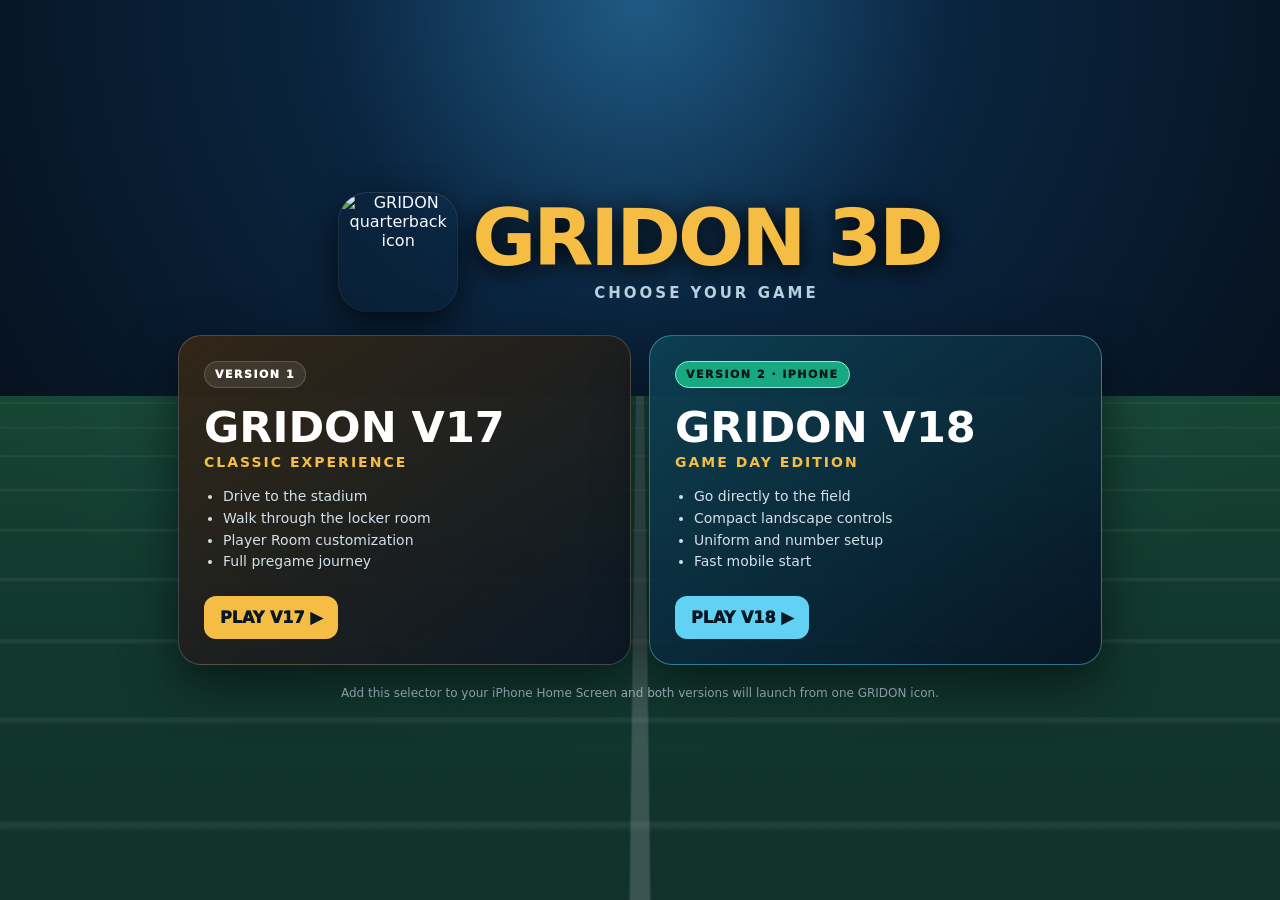
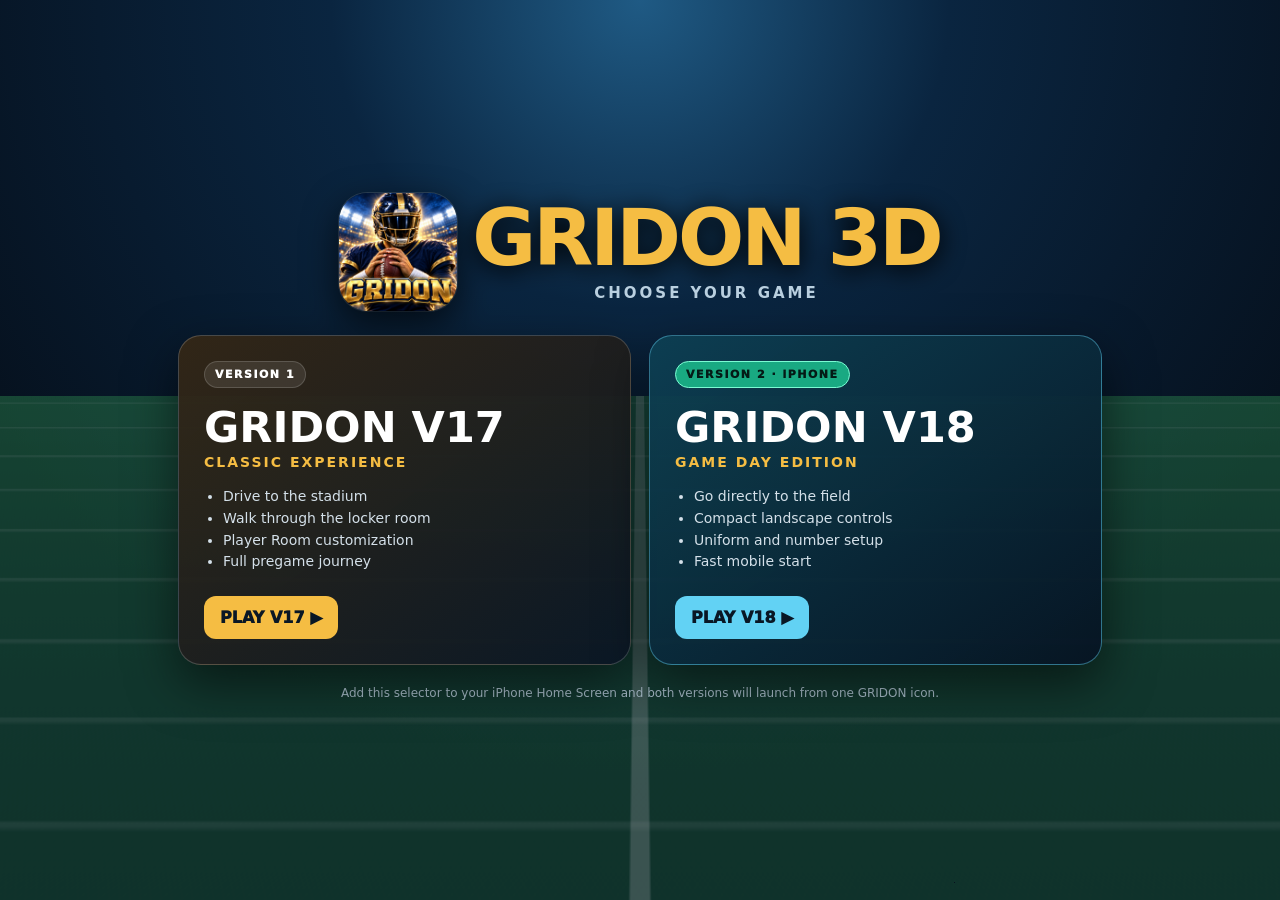
